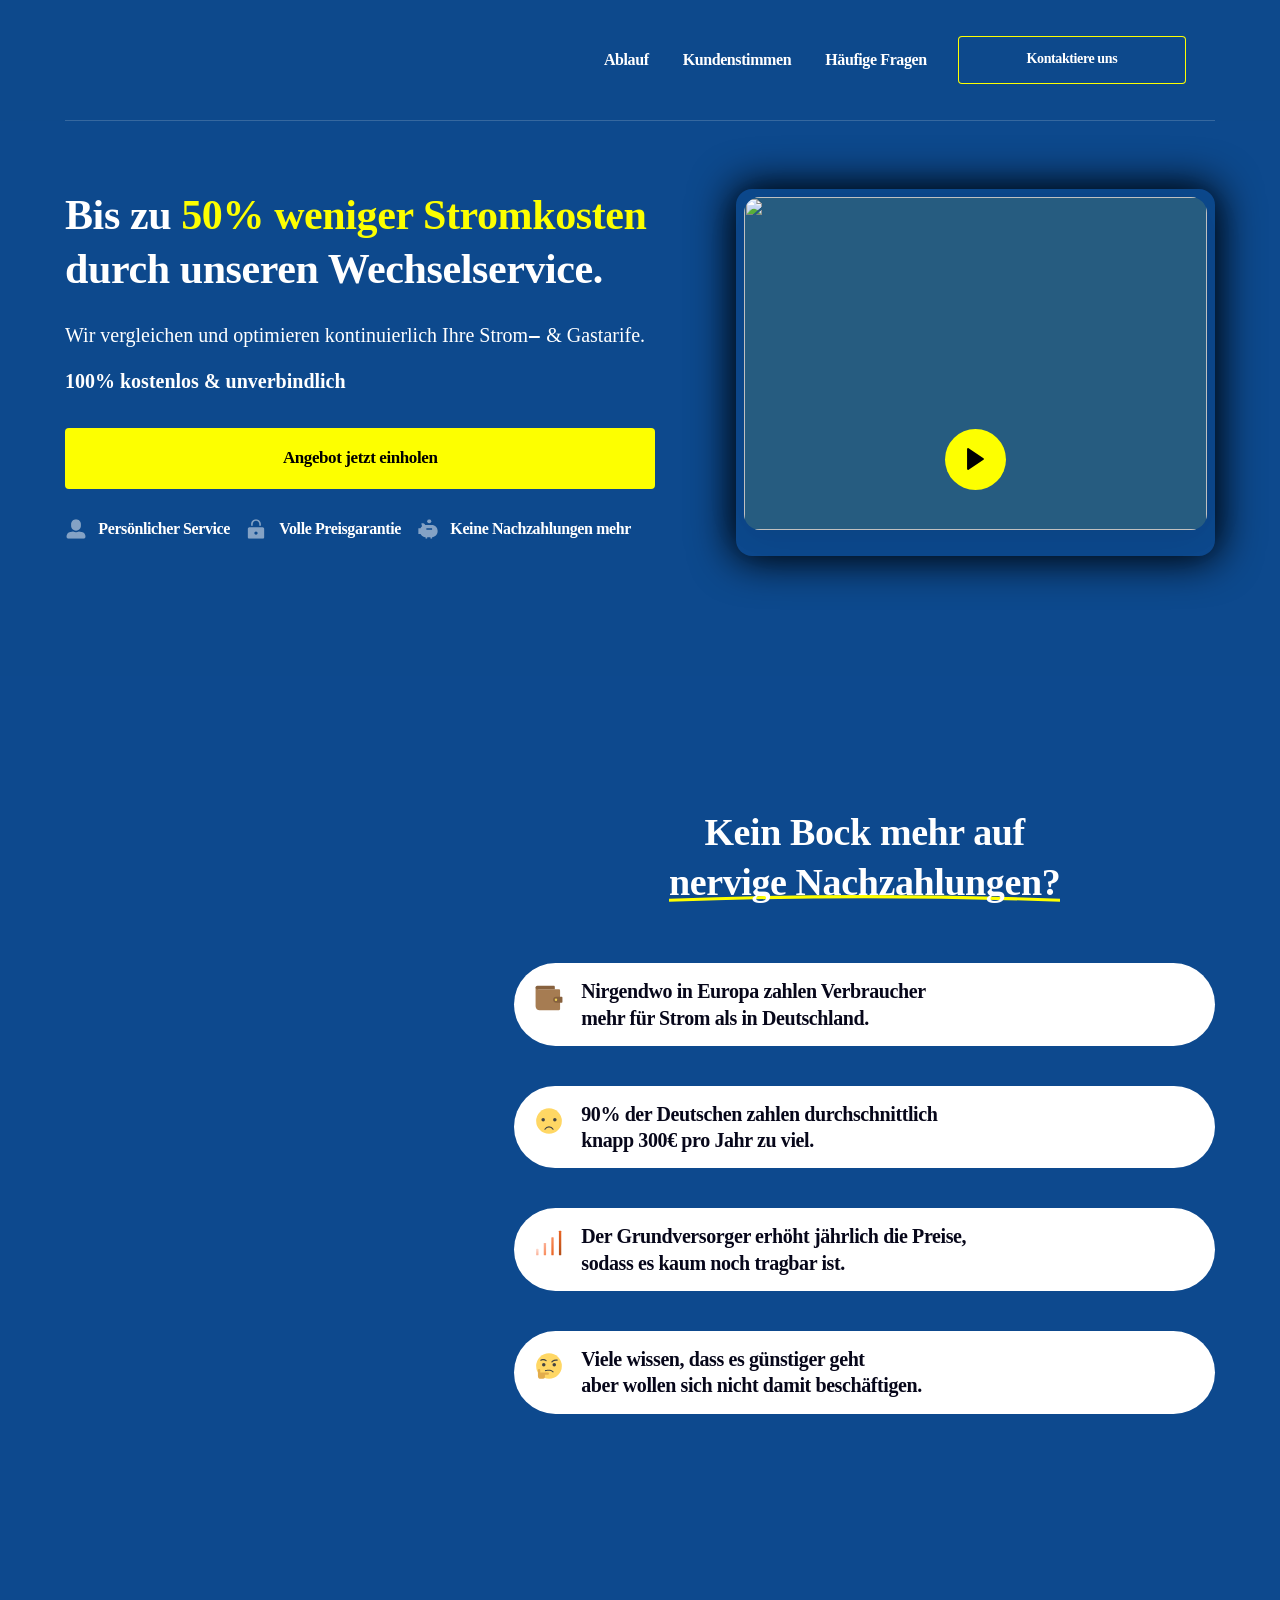
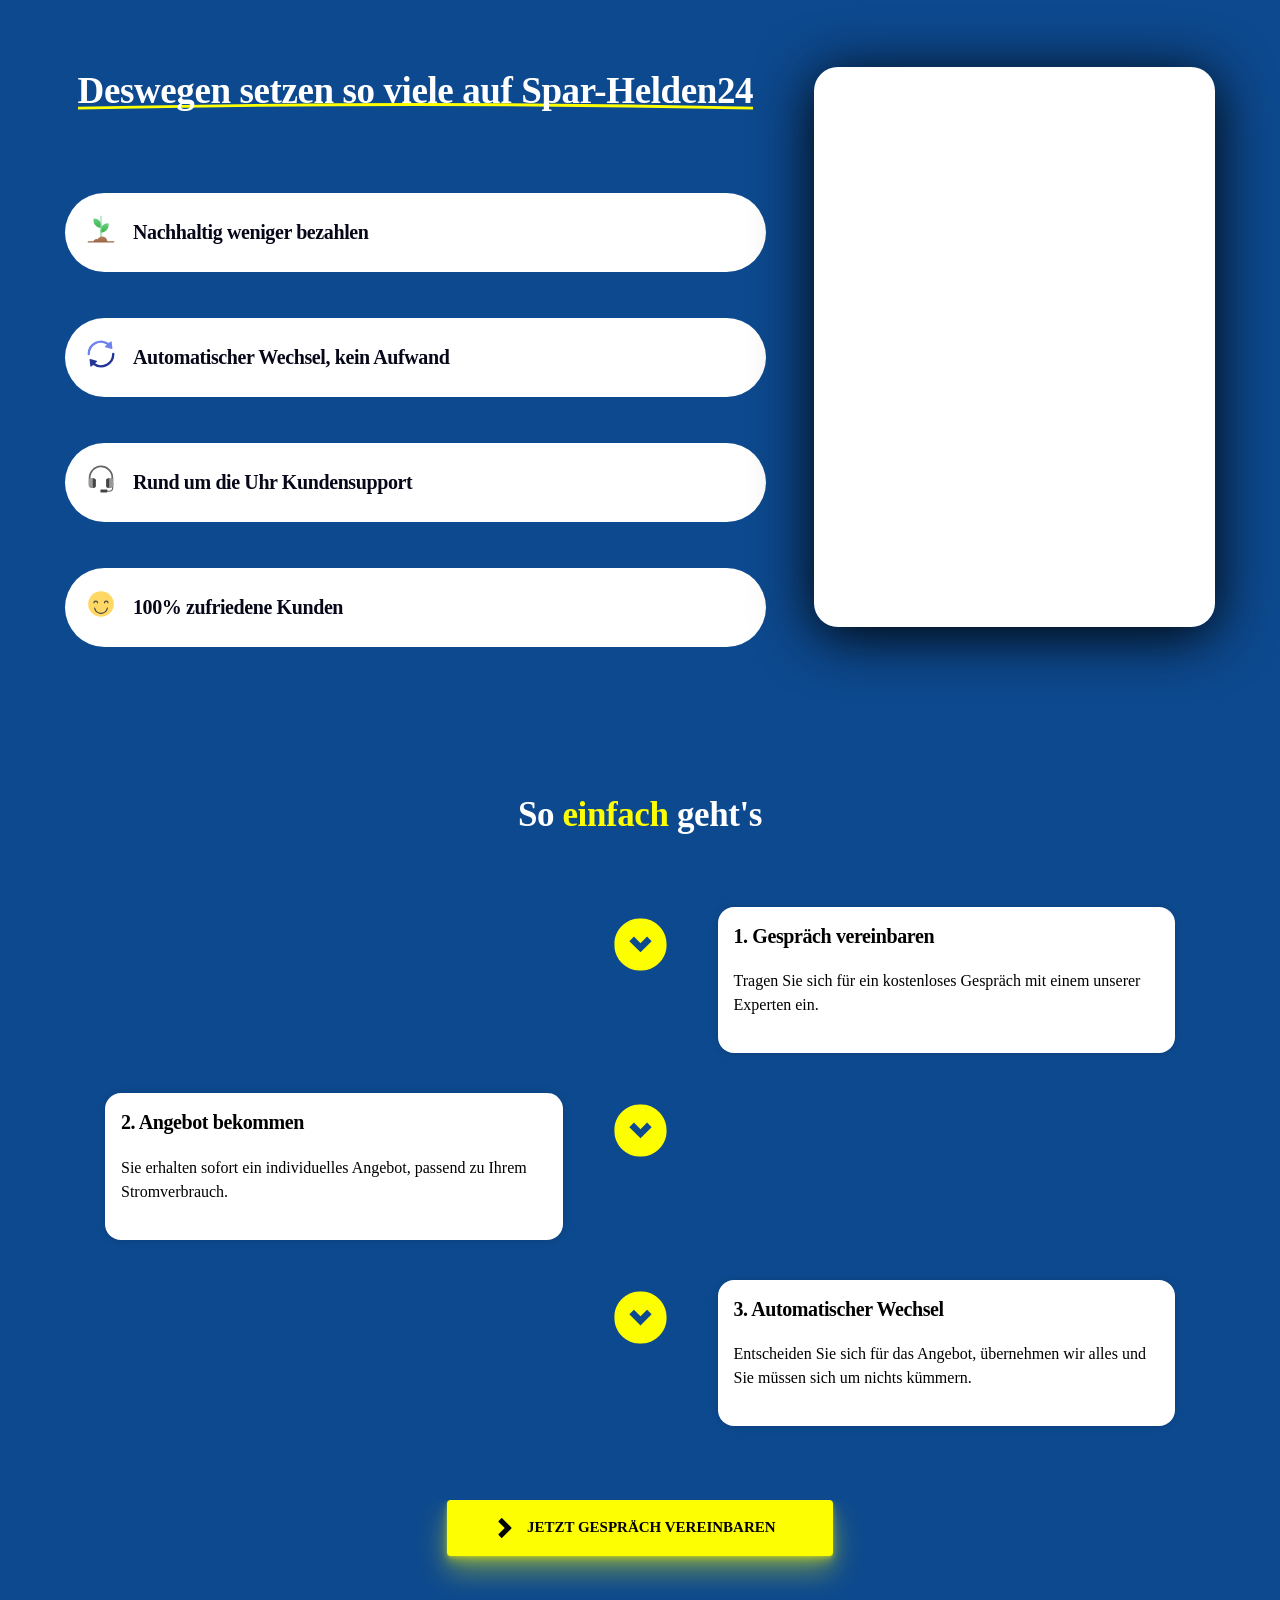
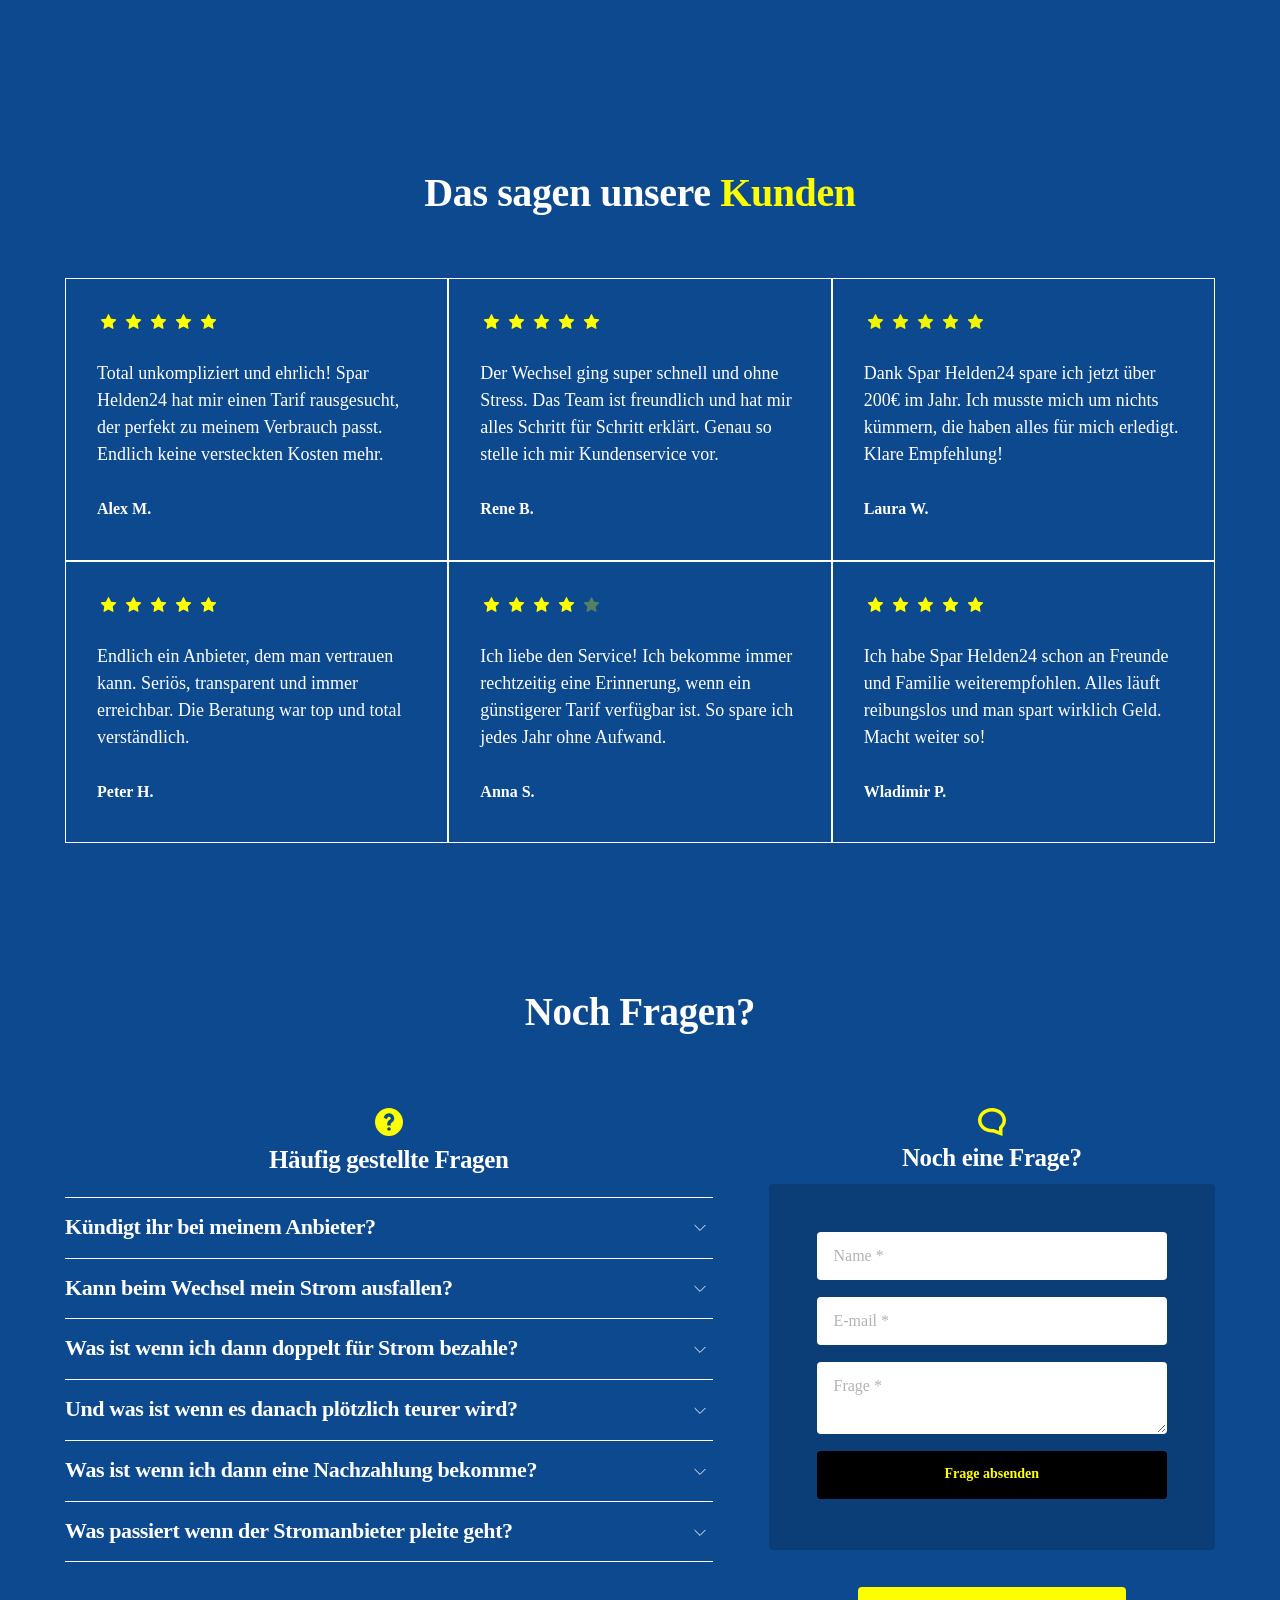
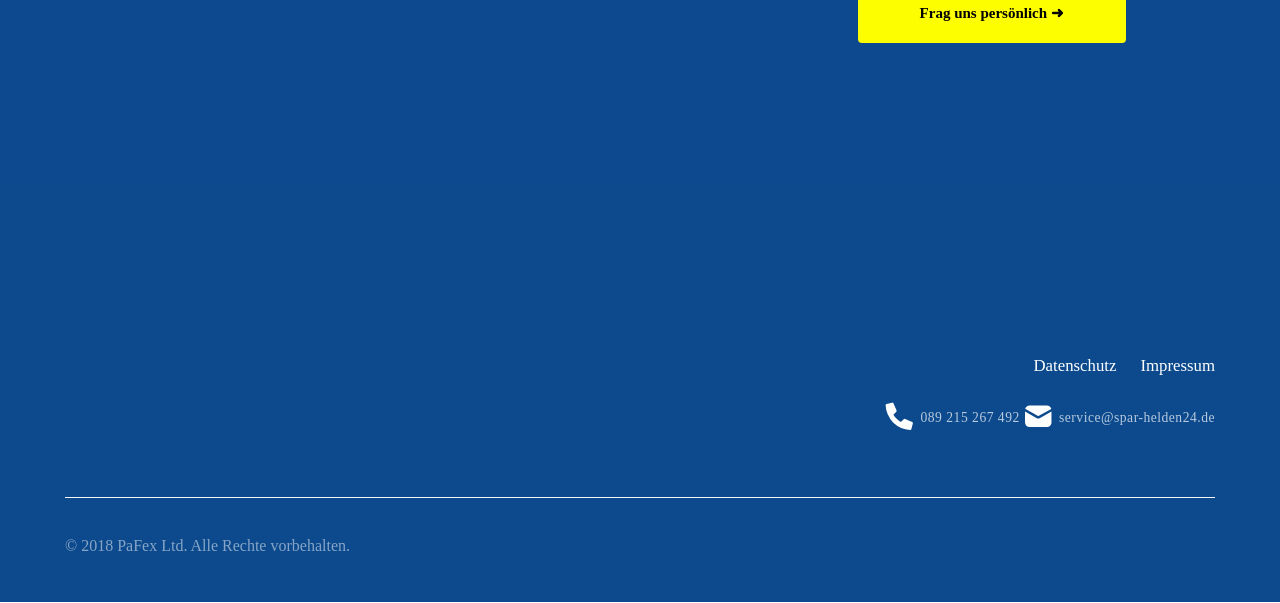
==== index.html @ b33069ce "Add files via upload" ====
<!DOCTYPE html>
<!-- saved from url=(0024)https://spar-helden24.de/ -->
<html prefix="og: http://ogp.me/ns#" lang="de"><head><meta http-equiv="Content-Type" content="text/html; charset=UTF-8">
    
        <meta name="viewport" content="width=device-width,initial-scale=1,maximum-scale=1,user-scalable=no">
        






<title>Spar-Helden24</title>





<meta name="keywords" content="stromsparen, strom, stromgas, energiesparen, stromwechsel, stromanbieter, anbieterwechsel, stromkosten senken, stromwechsel">




<meta property="og:type" content="website">

<meta property="og:title" content="Spar-Helden24">

<meta property="og:url" content="https://spar-helden24.de/">
<meta property="og:site_name" content="spar-helden24.de">

    <meta property="og:image" content="https://onecdn.io/share-image-proxy/b268b20b-198b-4f2a-abfb-d36d467daa8b/ce229bca-a2a5-4bfa-99d0-60cfd2674c25?v=3d6e412c-7f5b-4776-9073-a6cc8b4bb9bd">
<meta property="og:image:width" content="1200">
<meta property="og:image:height" content="600">
    



<!-- Microsoft Clarity: the loader below (near the closing </head>) does the actual tracking; nothing needed here --><script type="application/ld+json">
{
  "@context": "https://schema.org",
  "@type": "WebSite",
  "name": "",
  "url": "https://spar-helden24.de"
}
</script>   









<link rel="sitemap" type="application/xml" title="Sitemap" href="https://spar-helden24.de/sitemap.xml">




<link rel="canonical" href="index.html">
    <link rel="preconnect" href="https://onecdn.io/">
<script data-cookieconsent="ignore" id="one-runtime-importmap" type="importmap">
    {
        "imports": {
            "react": "/one-runtime/react.mjs",
            "react-dom": "/one-runtime/react-dom.mjs",
            "react-dom/client": "/one-runtime/react-dom-client.mjs",
            "react/jsx-runtime": "/one-runtime/react-jsx-runtime.mjs",
            "mobx": "/one-runtime/mobx.mjs",
            "mobx-react": "/one-runtime/mobx-react.mjs",
            "framer-motion": "/one-runtime/framer-motion.mjs",
            "motion/react": "/one-runtime/framer-motion.mjs"
        }
    }
</script>


    <link rel="icon" href="assets/favicon.png" type="image/png">    

<script type="text/javascript">
    
    var _execAfterConsentFns = [];
    function _collectConsentFn(fn) {
        _execAfterConsentFns.push(fn);
    }
    
    function _execCollectedConsentFns() {
        while (_execAfterConsentFns.length > 0) {
            var fn = _execAfterConsentFns.shift();
            if (fn) { fn() }
        }
    }
    
    
    
    function _execAfterConsent(category, fn) {
        if (window.onepagePrivacyLib) { window.onepagePrivacyLib.exec(category, fn); } else { fn(); }
    }
    function _execAfterPrivacyLibLoad(fn) {
        if (window.onepagePrivacyLib) { console.log('_execAfterPrivacyLibLoad',{fn}); window.onepagePrivacyLib.execAfterLoad(fn); } else { fn(); }
    }
</script>    
    <!-- Microsoft Clarity analytics.
         1. Go to clarity.microsoft.com and sign in (any Microsoft account is fine).
         2. Create a new project for spar-helden24.de.
         3. It gives you a Project ID (a short code) - replace PASTE-YOUR-CLARITY-PROJECT-ID-HERE below with it.
         Until you do that, this script quietly does nothing - no data goes anywhere. -->
    <script type="text/javascript">
    (function(c,l,a,r,i,t,y){
        c[a]=c[a]||function(){(c[a].q=c[a].q||[]).push(arguments)};
        t=l.createElement(r);t.async=1;t.src="https://www.clarity.ms/tag/"+i;
        y=l.getElementsByTagName(r)[0];y.parentNode.insertBefore(t,y);
    })(window, document, "clarity", "script", "fbac5668-0d4e-40e5-b003-830b40500699");
    </script>


    
    <style data-href="https://onecdn.io/b/client/1786481674016/css/main.css">.con-kit-component-spacer{display:flex;position:relative;overflow:visible!important}.con-kit-component-spacer__handler{position:absolute;display:flex;align-items:center;justify-content:center;min-width:8px;min-height:8px;width:100%;height:100%;top:50%;left:50%;transform:translate(-50%,-50%);z-index:10000;pointer-events:none}.con-kit-component-spacer__handler:before{position:absolute;top:50%;left:50%;transform:translate(-50%,-50%);background:rgba(var(--color-text),.05);height:4px;width:60px;border-radius:100px;opacity:0}.con-kit-component-spacer__handler:hover:before{opacity:1}[data-row-id] .con-kit-component-spacer{height:var(--a-indent-lg);width:100%}@media(max-width:992px){[data-row-id] .con-kit-component-spacer{height:var(--a-indent-md,var(--a-indent-lg))}}.con-builder-site-preview-scale_mobile [data-row-id] .con-kit-component-spacer{height:var(--a-indent-md,var(--a-indent-lg))}@media(max-width:768px){[data-row-id] .con-kit-component-spacer{height:var(--a-indent-sm,var(--a-indent-md,var(--a-indent-lg)))}}.con-builder-site-preview-scale_mobile [data-row-id] .con-kit-component-spacer{height:var(--a-indent-sm,var(--a-indent-md,var(--a-indent-lg)))}[data-atom][data-mode=vertical] .con-kit-component-spacer{height:var(--a-indent-lg);width:100%}@media(max-width:992px){[data-atom][data-mode=vertical] .con-kit-component-spacer{height:var(--a-indent-md,var(--a-indent-lg))}}.con-builder-site-preview-scale_mobile [data-atom][data-mode=vertical] .con-kit-component-spacer{height:var(--a-indent-md,var(--a-indent-lg))}@media(max-width:768px){[data-atom][data-mode=vertical] .con-kit-component-spacer{height:var(--a-indent-sm,var(--a-indent-md,var(--a-indent-lg)))}}.con-builder-site-preview-scale_mobile [data-atom][data-mode=vertical] .con-kit-component-spacer{height:var(--a-indent-sm,var(--a-indent-md,var(--a-indent-lg)))}.con-kit-progress-bar .con-kit-component-spacer{height:var(--a-indent-lg);width:100%}.con-kit-component-full-size.con-kit-component-full-size--enable .con-kit-component-full-size__block,[data-molecule][data-kit-frame=transparent] [data-atom][data-mode=vertical][data-options~=fullSize][data-atom=before-after] .con-kit-atom-before-after,[data-molecule][data-kit-frame=transparent] [data-atom][data-mode=vertical][data-options~=fullSize][data-atom=gallery] .con-kit-component-grid-list,[data-molecule][data-kit-frame=transparent] [data-atom][data-mode=vertical][data-options~=fullSize][data-atom=gallery] .con-kit-component-marquee,[data-molecule][data-kit-frame=transparent] [data-atom][data-mode=vertical][data-options~=fullSize][data-atom=gallery] .con-kit-component-masonry,[data-molecule][data-kit-frame=transparent] [data-atom][data-mode=vertical][data-options~=fullSize][data-atom=gallery] .con-kit-component-masonry-horizontal,[data-molecule][data-kit-frame=transparent] [data-atom][data-mode=vertical][data-options~=fullSize][data-atom=gallery] .con-kit-component-slider,[data-molecule][data-kit-frame=transparent] [data-atom][data-mode=vertical][data-options~=fullSize][data-atom=image] .con-kit-component-image--empty,[data-molecule][data-kit-frame=transparent] [data-atom][data-mode=vertical][data-options~=fullSize][data-atom=image] .con-kit-component-image__overlay,[data-molecule][data-kit-frame=transparent] [data-atom][data-mode=vertical][data-options~=fullSize][data-atom=image] .con-kit-component-image__overlay-content,[data-molecule][data-kit-frame=transparent] [data-atom][data-mode=vertical][data-options~=fullSize][data-atom=image] .con-kit-component-resizer__inner,[data-molecule][data-kit-frame=transparent] [data-atom][data-mode=vertical][data-options~=fullSize][data-atom=image] .con-kit-fade-box,[data-molecule][data-kit-frame=transparent] [data-atom][data-mode=vertical][data-options~=fullSize][data-atom=map] .con-kit-component-map__content,[data-molecule][data-kit-frame=transparent] [data-atom][data-mode=vertical][data-options~=fullSize][data-atom=map] .con-kit-component-resizer__inner,[data-molecule][data-kit-frame=transparent] [data-atom][data-mode=vertical][data-options~=fullSize][data-atom=map] .one-kit-cookie-content-blocker-placeholder,[data-molecule][data-kit-frame=transparent] [data-atom][data-mode=vertical][data-options~=fullSize][data-atom=video] .con-kit-component-resizer__inner,[data-molecule][data-kit-frame=transparent] [data-atom][data-mode=vertical][data-options~=fullSize][data-atom=video] .con-kit-component-video-player,[data-molecule][data-kit-frame=transparent] [data-atom][data-mode=vertical][data-options~=fullSize][data-atom=video] .con-kit-component-video-preview,[data-molecule][data-kit-frame=transparent] [data-atom][data-mode=vertical][data-options~=fullSize][data-atom=video] .con-kit-component-video.con-kit-component-video--type-embedded,[data-molecule][data-kit-frame=transparent] [data-atom][data-mode=vertical][data-options~=fullSize][data-atom=video] .one-kit-cookie-content-blocker-placeholder{width:calc(100% + var(--atom-fullsize-left, 0px) + var(--atom-fullsize-right, 0px));min-height:var(--atom-full-size-min-height);height:calc(100% + var(--atom-fullsize-top, 0px) + var(--atom-fullsize-bottom, 0px));--one-kit-radius:0;border-radius:var(--one-kit-radius-top-left,0) var(--one-kit-radius-top-right,0) var(--one-kit-radius-bottom-right,0) var(--one-kit-radius-bottom-left,0);box-shadow:none;margin:calc(var(--atom-fullsize-top, 0px) * -1) calc(var(--atom-fullsize-right, 0px) * -1) calc(var(--atom-fullsize-bottom, 0px) * -1) calc(var(--atom-fullsize-left, 0px) * -1)}.con-kit-component-full-size.con-kit-component-full-size--enable [data-atom]:first-child .con-kit-component-full-size__block,[data-atom]:first-child .con-kit-component-full-size.con-kit-component-full-size--enable .con-kit-component-full-size__block,[data-atom]:first-child [data-molecule][data-kit-frame=transparent] [data-atom][data-mode=vertical][data-options~=fullSize][data-atom=before-after] .con-kit-atom-before-after,[data-atom]:first-child [data-molecule][data-kit-frame=transparent] [data-atom][data-mode=vertical][data-options~=fullSize][data-atom=gallery] .con-kit-component-grid-list,[data-atom]:first-child [data-molecule][data-kit-frame=transparent] [data-atom][data-mode=vertical][data-options~=fullSize][data-atom=gallery] .con-kit-component-marquee,[data-atom]:first-child [data-molecule][data-kit-frame=transparent] [data-atom][data-mode=vertical][data-options~=fullSize][data-atom=gallery] .con-kit-component-masonry,[data-atom]:first-child [data-molecule][data-kit-frame=transparent] [data-atom][data-mode=vertical][data-options~=fullSize][data-atom=gallery] .con-kit-component-masonry-horizontal,[data-atom]:first-child [data-molecule][data-kit-frame=transparent] [data-atom][data-mode=vertical][data-options~=fullSize][data-atom=gallery] .con-kit-component-slider,[data-atom]:first-child [data-molecule][data-kit-frame=transparent] [data-atom][data-mode=vertical][data-options~=fullSize][data-atom=image] .con-kit-component-image--empty,[data-atom]:first-child [data-molecule][data-kit-frame=transparent] [data-atom][data-mode=vertical][data-options~=fullSize][data-atom=image] .con-kit-component-image__overlay,[data-atom]:first-child [data-molecule][data-kit-frame=transparent] [data-atom][data-mode=vertical][data-options~=fullSize][data-atom=image] .con-kit-component-image__overlay-content,[data-atom]:first-child [data-molecule][data-kit-frame=transparent] [data-atom][data-mode=vertical][data-options~=fullSize][data-atom=image] .con-kit-component-resizer__inner,[data-atom]:first-child [data-molecule][data-kit-frame=transparent] [data-atom][data-mode=vertical][data-options~=fullSize][data-atom=image] .con-kit-fade-box,[data-atom]:first-child [data-molecule][data-kit-frame=transparent] [data-atom][data-mode=vertical][data-options~=fullSize][data-atom=map] .con-kit-component-map__content,[data-atom]:first-child [data-molecule][data-kit-frame=transparent] [data-atom][data-mode=vertical][data-options~=fullSize][data-atom=map] .con-kit-component-resizer__inner,[data-atom]:first-child [data-molecule][data-kit-frame=transparent] [data-atom][data-mode=vertical][data-options~=fullSize][data-atom=map] .one-kit-cookie-content-blocker-placeholder,[data-atom]:first-child [data-molecule][data-kit-frame=transparent] [data-atom][data-mode=vertical][data-options~=fullSize][data-atom=video] .con-kit-component-resizer__inner,[data-atom]:first-child [data-molecule][data-kit-frame=transparent] [data-atom][data-mode=vertical][data-options~=fullSize][data-atom=video] .con-kit-component-video-player,[data-atom]:first-child [data-molecule][data-kit-frame=transparent] [data-atom][data-mode=vertical][data-options~=fullSize][data-atom=video] .con-kit-component-video-preview,[data-atom]:first-child [data-molecule][data-kit-frame=transparent] [data-atom][data-mode=vertical][data-options~=fullSize][data-atom=video] .con-kit-component-video.con-kit-component-video--type-embedded,[data-atom]:first-child [data-molecule][data-kit-frame=transparent] [data-atom][data-mode=vertical][data-options~=fullSize][data-atom=video] .one-kit-cookie-content-blocker-placeholder,[data-molecule][data-kit-frame=transparent] [data-atom][data-mode=vertical][data-options~=fullSize][data-atom=before-after] [data-atom]:first-child .con-kit-atom-before-after,[data-molecule][data-kit-frame=transparent] [data-atom][data-mode=vertical][data-options~=fullSize][data-atom=gallery] [data-atom]:first-child .con-kit-component-grid-list,[data-molecule][data-kit-frame=transparent] [data-atom][data-mode=vertical][data-options~=fullSize][data-atom=gallery] [data-atom]:first-child .con-kit-component-marquee,[data-molecule][data-kit-frame=transparent] [data-atom][data-mode=vertical][data-options~=fullSize][data-atom=gallery] [data-atom]:first-child .con-kit-component-masonry,[data-molecule][data-kit-frame=transparent] [data-atom][data-mode=vertical][data-options~=fullSize][data-atom=gallery] [data-atom]:first-child .con-kit-component-masonry-horizontal,[data-molecule][data-kit-frame=transparent] [data-atom][data-mode=vertical][data-options~=fullSize][data-atom=gallery] [data-atom]:first-child .con-kit-component-slider,[data-molecule][data-kit-frame=transparent] [data-atom][data-mode=vertical][data-options~=fullSize][data-atom=image] [data-atom]:first-child .con-kit-component-image--empty,[data-molecule][data-kit-frame=transparent] [data-atom][data-mode=vertical][data-options~=fullSize][data-atom=image] [data-atom]:first-child .con-kit-component-image__overlay,[data-molecule][data-kit-frame=transparent] [data-atom][data-mode=vertical][data-options~=fullSize][data-atom=image] [data-atom]:first-child .con-kit-component-image__overlay-content,[data-molecule][data-kit-frame=transparent] [data-atom][data-mode=vertical][data-options~=fullSize][data-atom=image] [data-atom]:first-child .con-kit-component-resizer__inner,[data-molecule][data-kit-frame=transparent] [data-atom][data-mode=vertical][data-options~=fullSize][data-atom=image] [data-atom]:first-child .con-kit-fade-box,[data-molecule][data-kit-frame=transparent] [data-atom][data-mode=vertical][data-options~=fullSize][data-atom=map] [data-atom]:first-child .con-kit-component-map__content,[data-molecule][data-kit-frame=transparent] [data-atom][data-mode=vertical][data-options~=fullSize][data-atom=map] [data-atom]:first-child .con-kit-component-resizer__inner,[data-molecule][data-kit-frame=transparent] [data-atom][data-mode=vertical][data-options~=fullSize][data-atom=map] [data-atom]:first-child .one-kit-cookie-content-blocker-placeholder,[data-molecule][data-kit-frame=transparent] [data-atom][data-mode=vertical][data-options~=fullSize][data-atom=video] [data-atom]:first-child .con-kit-component-resizer__inner,[data-molecule][data-kit-frame=transparent] [data-atom][data-mode=vertical][data-options~=fullSize][data-atom=video] [data-atom]:first-child .con-kit-component-video-player,[data-molecule][data-kit-frame=transparent] [data-atom][data-mode=vertical][data-options~=fullSize][data-atom=video] [data-atom]:first-child .con-kit-component-video-preview,[data-molecule][data-kit-frame=transparent] [data-atom][data-mode=vertical][data-options~=fullSize][data-atom=video] [data-atom]:first-child .con-kit-component-video.con-kit-component-video--type-embedded,[data-molecule][data-kit-frame=transparent] [data-atom][data-mode=vertical][data-options~=fullSize][data-atom=video] [data-atom]:first-child .one-kit-cookie-content-blocker-placeholder{margin-bottom:0!important}.con-kit-component-full-size.con-kit-component-full-size--enable [data-atom]:last-child .con-kit-component-full-size__block,[data-atom]:last-child .con-kit-component-full-size.con-kit-component-full-size--enable .con-kit-component-full-size__block,[data-atom]:last-child [data-molecule][data-kit-frame=transparent] [data-atom][data-mode=vertical][data-options~=fullSize][data-atom=before-after] .con-kit-atom-before-after,[data-atom]:last-child [data-molecule][data-kit-frame=transparent] [data-atom][data-mode=vertical][data-options~=fullSize][data-atom=gallery] .con-kit-component-grid-list,[data-atom]:last-child [data-molecule][data-kit-frame=transparent] [data-atom][data-mode=vertical][data-options~=fullSize][data-atom=gallery] .con-kit-component-marquee,[data-atom]:last-child [data-molecule][data-kit-frame=transparent] [data-atom][data-mode=vertical][data-options~=fullSize][data-atom=gallery] .con-kit-component-masonry,[data-atom]:last-child [data-molecule][data-kit-frame=transparent] [data-atom][data-mode=vertical][data-options~=fullSize][data-atom=gallery] .con-kit-component-masonry-horizontal,[data-atom]:last-child [data-molecule][data-kit-frame=transparent] [data-atom][data-mode=vertical][data-options~=fullSize][data-atom=gallery] .con-kit-component-slider,[data-atom]:last-child [data-molecule][data-kit-frame=transparent] [data-atom][data-mode=vertical][data-options~=fullSize][data-atom=image] .con-kit-component-image--empty,[data-atom]:last-child [data-molecule][data-kit-frame=transparent] [data-atom][data-mode=vertical][data-options~=fullSize][data-atom=image] .con-kit-component-image__overlay,[data-atom]:last-child [data-molecule][data-kit-frame=transparent] [data-atom][data-mode=vertical][data-options~=fullSize][data-atom=image] .con-kit-component-image__overlay-content,[data-atom]:last-child [data-molecule][data-kit-frame=transparent] [data-atom][data-mode=vertical][data-options~=fullSize][data-atom=image] .con-kit-component-resizer__inner,[data-atom]:last-child [data-molecule][data-kit-frame=transparent] [data-atom][data-mode=vertical][data-options~=fullSize][data-atom=image] .con-kit-fade-box,[data-atom]:last-child [data-molecule][data-kit-frame=transparent] [data-atom][data-mode=vertical][data-options~=fullSize][data-atom=map] .con-kit-component-map__content,[data-atom]:last-child [data-molecule][data-kit-frame=transparent] [data-atom][data-mode=vertical][data-options~=fullSize][data-atom=map] .con-kit-component-resizer__inner,[data-atom]:last-child [data-molecule][data-kit-frame=transparent] [data-atom][data-mode=vertical][data-options~=fullSize][data-atom=map] .one-kit-cookie-content-blocker-placeholder,[data-atom]:last-child [data-molecule][data-kit-frame=transparent] [data-atom][data-mode=vertical][data-options~=fullSize][data-atom=video] .con-kit-component-resizer__inner,[data-atom]:last-child [data-molecule][data-kit-frame=transparent] [data-atom][data-mode=vertical][data-options~=fullSize][data-atom=video] .con-kit-component-video-player,[data-atom]:last-child [data-molecule][data-kit-frame=transparent] [data-atom][data-mode=vertical][data-options~=fullSize][data-atom=video] .con-kit-component-video-preview,[data-atom]:last-child [data-molecule][data-kit-frame=transparent] [data-atom][data-mode=vertical][data-options~=fullSize][data-atom=video] .con-kit-component-video.con-kit-component-video--type-embedded,[data-atom]:last-child [data-molecule][data-kit-frame=transparent] [data-atom][data-mode=vertical][data-options~=fullSize][data-atom=video] .one-kit-cookie-content-blocker-placeholder,[data-molecule][data-kit-frame=transparent] [data-atom][data-mode=vertical][data-options~=fullSize][data-atom=before-after] [data-atom]:last-child .con-kit-atom-before-after,[data-molecule][data-kit-frame=transparent] [data-atom][data-mode=vertical][data-options~=fullSize][data-atom=gallery] [data-atom]:last-child .con-kit-component-grid-list,[data-molecule][data-kit-frame=transparent] [data-atom][data-mode=vertical][data-options~=fullSize][data-atom=gallery] [data-atom]:last-child .con-kit-component-marquee,[data-molecule][data-kit-frame=transparent] [data-atom][data-mode=vertical][data-options~=fullSize][data-atom=gallery] [data-atom]:last-child .con-kit-component-masonry,[data-molecule][data-kit-frame=transparent] [data-atom][data-mode=vertical][data-options~=fullSize][data-atom=gallery] [data-atom]:last-child .con-kit-component-masonry-horizontal,[data-molecule][data-kit-frame=transparent] [data-atom][data-mode=vertical][data-options~=fullSize][data-atom=gallery] [data-atom]:last-child .con-kit-component-slider,[data-molecule][data-kit-frame=transparent] [data-atom][data-mode=vertical][data-options~=fullSize][data-atom=image] [data-atom]:last-child .con-kit-component-image--empty,[data-molecule][data-kit-frame=transparent] [data-atom][data-mode=vertical][data-options~=fullSize][data-atom=image] [data-atom]:last-child .con-kit-component-image__overlay,[data-molecule][data-kit-frame=transparent] [data-atom][data-mode=vertical][data-options~=fullSize][data-atom=image] [data-atom]:last-child .con-kit-component-image__overlay-content,[data-molecule][data-kit-frame=transparent] [data-atom][data-mode=vertical][data-options~=fullSize][data-atom=image] [data-atom]:last-child .con-kit-component-resizer__inner,[data-molecule][data-kit-frame=transparent] [data-atom][data-mode=vertical][data-options~=fullSize][data-atom=image] [data-atom]:last-child .con-kit-fade-box,[data-molecule][data-kit-frame=transparent] [data-atom][data-mode=vertical][data-options~=fullSize][data-atom=map] [data-atom]:last-child .con-kit-component-map__content,[data-molecule][data-kit-frame=transparent] [data-atom][data-mode=vertical][data-options~=fullSize][data-atom=map] [data-atom]:last-child .con-kit-component-resizer__inner,[data-molecule][data-kit-frame=transparent] [data-atom][data-mode=vertical][data-options~=fullSize][data-atom=map] [data-atom]:last-child .one-kit-cookie-content-blocker-placeholder,[data-molecule][data-kit-frame=transparent] [data-atom][data-mode=vertical][data-options~=fullSize][data-atom=video] [data-atom]:last-child .con-kit-component-resizer__inner,[data-molecule][data-kit-frame=transparent] [data-atom][data-mode=vertical][data-options~=fullSize][data-atom=video] [data-atom]:last-child .con-kit-component-video-player,[data-molecule][data-kit-frame=transparent] [data-atom][data-mode=vertical][data-options~=fullSize][data-atom=video] [data-atom]:last-child .con-kit-component-video-preview,[data-molecule][data-kit-frame=transparent] [data-atom][data-mode=vertical][data-options~=fullSize][data-atom=video] [data-atom]:last-child .con-kit-component-video.con-kit-component-video--type-embedded,[data-molecule][data-kit-frame=transparent] [data-atom][data-mode=vertical][data-options~=fullSize][data-atom=video] [data-atom]:last-child .one-kit-cookie-content-blocker-placeholder{margin-top:0!important}[data-molecule][data-kit-frame=transparent] [data-atom][data-mode=vertical][data-options~=fullSize][data-atom=line] .con-kit-atom-line__inside,[data-molecule][data-kit-options=fullSize] .con-kit-component-marquee,[data-molecule][data-kit-options=fullSize] .one-control-marquee-edit-draw{width:calc(100% + var(--atom-fullsize-left, 0px) + var(--atom-fullsize-right, 0px));box-shadow:none;margin:0 calc(var(--atom-fullsize-right, 0px) * -1) 0 calc(var(--atom-fullsize-left, 0px) * -1)}.con-kit-organism .con-kit-layout{--base-container-width:calc(var(--grid-container__width-override, var(--grid-container__width)));--__mfs-cols_with:calc(var(--base-container-width) / 24 * var(--grid-row__cols));--__mfs-not_use_cols_width:calc(((var(--base-container-width) / 24) * (24 - var(--grid-row__cols))));--__mfs-space_between_window:calc(var(--con-kit-window-width-override, var(--con-kit-window-width, 100vw)) - var(--grid-container__width-override, var(--grid-container__width)));--__mfs-space_col_window:calc(var(--__mfs-space_between_window) / 2)}@media(max-width:768px){.con-kit-organism .con-kit-layout{--__mfs-space_col_window:calc(var(--organism-bg-padding))}}.con-builder-site-preview-scale_mobile .con-kit-organism .con-kit-layout{--__mfs-space_col_window:calc(var(--organism-bg-padding))}.con-kit-organism .con-kit-col{--one-column-width:calc(var(--grid-container__width-override, var(--grid-container__width)) / 24 * var(--grid-col-current))}.con-kit-organism:not(.con-kit-modal) .con-kit-container--style-transparent{--base-width:100vw;--base-top:var(--layout-padding-top);--base-bottom:var(--layout-padding-bottom)}.con-kit-organism:not(.con-kit-modal) .con-kit-container--style-transparent [data-kit-radius]{--one-kit-radius-top-left:0px;--one-kit-radius-top-right:0px;--one-kit-radius-bottom-right:0px;--one-kit-radius-bottom-left:0px}.con-kit-organism:not(.con-kit-modal) .con-kit-container--style-line,.con-kit-organism:not(.con-kit-modal) .con-kit-container--style-solid{--base-width:calc(var(--grid-container__width) + (var(--one-kit-container-padding) * 2));--base-top:var(--one-kit-container-padding);--base-bottom:var(--one-kit-container-padding)}.con-kit-organism:not(.con-kit-modal) .con-kit-row--style-line,.con-kit-organism:not(.con-kit-modal) .con-kit-row--style-solid{--base-width:calc(var(--grid-container__width) + (var(--one-kit-row-padding) * 2));--base-top:var(--one-kit-row-padding);--base-bottom:var(--one-kit-row-padding);--base-container-width:calc(var(--grid-container__width-override, var(--grid-container__width)) + (var(--horizontal-column-spacing) * 2) - var(--one-kit-row-padding, 0px));--__mfs-not_use_cols_width:calc(((var(--base-container-width) / 24) * (24 - var(--grid-row__cols))))}@media(max-width:768px){.con-kit-organism:not(.con-kit-modal) .con-kit-row--style-line,.con-kit-organism:not(.con-kit-modal) .con-kit-row--style-solid{--base-container-width:calc(var(--grid-container__width-override, var(--grid-container__width)))}}.con-builder-site-preview-scale_mobile .con-kit-organism:not(.con-kit-modal) .con-kit-row--style-line,.con-builder-site-preview-scale_mobile .con-kit-organism:not(.con-kit-modal) .con-kit-row--style-solid{--base-container-width:calc(var(--grid-container__width-override, var(--grid-container__width)))}.con-kit-organism:not(.con-kit-modal) .con-kit-row--style-line [data-molecule][data-kit-frame=transparent] [data-atom][data-options~=fullSize]:last-child .con-kit-component-spacer,.con-kit-organism:not(.con-kit-modal) .con-kit-row--style-solid [data-molecule][data-kit-frame=transparent] [data-atom][data-options~=fullSize]:last-child .con-kit-component-spacer{display:none}.con-kit-organism:not(.con-kit-modal).con-kit-megamenu .con-kit-container--style-transparent{--base-width:calc(var(--grid-container__width) + (var(--one-kit-container-padding) * 2));--base-top:var(--one-kit-container-padding);--base-bottom:var(--one-kit-container-padding)}.con-kit-organism:not(.con-kit-modal).con-kit-megamenu.con-kit-megamenu--width-full .con-kit-container--style-transparent{--base-width:var(--con-kit-window-width-override,var(--con-kit-window-width,100vw));--base-top:var(--layout-padding-top);--base-bottom:var(--layout-padding-bottom)}.con-kit-organism.con-kit-modal .con-kit-organism-background1{--base-width:var(--custom-width-percent);--base-top:calc(var(--layout-padding-top, var(--section-padding-top)) + 1px);--base-bottom:calc(var(--layout-padding-bottom, var(--section-padding-top)) + 1px)}.con-kit-organism [data-molecule][data-kit-frame=transparent] [data-atom][data-options~=fullHorizontal],.con-kit-organism [data-molecule][data-kit-frame=transparent] [data-atom][data-options~=fullSize],.con-kit-organism [data-molecule][data-kit-options~=fullHorizontal],.con-kit-organism [data-molecule][data-kit-options~=fullSize]{--atom-fullsize-left:var(--horizontal-column-spacing);--atom-fullsize-right:var(--horizontal-column-spacing)}.con-kit-organism .con-kit-layout[data-kit-align-horizontal=left][data-kit-grid-type=columns] .con-kit-col--first [data-molecule][data-kit-frame=transparent] [data-atom][data-options~=fullHorizontal],.con-kit-organism .con-kit-layout[data-kit-align-horizontal=left][data-kit-grid-type=columns] .con-kit-col--first [data-molecule][data-kit-frame=transparent] [data-atom][data-options~=fullSize],.con-kit-organism .con-kit-layout[data-kit-align-horizontal=left][data-kit-grid-type=columns] .con-kit-col--first [data-molecule][data-kit-options~=fullHorizontal],.con-kit-organism .con-kit-layout[data-kit-align-horizontal=left][data-kit-grid-type=columns] .con-kit-col--first [data-molecule][data-kit-options~=fullSize]{--atom-fullsize-left:calc((var(--base-width) - var(--grid-container__width)) / 2)}.con-kit-organism .con-kit-layout[data-kit-align-horizontal=left][data-kit-grid-type=columns] .con-kit-col--last [data-molecule][data-kit-frame=transparent] [data-atom][data-options~=fullHorizontal],.con-kit-organism .con-kit-layout[data-kit-align-horizontal=left][data-kit-grid-type=columns] .con-kit-col--last [data-molecule][data-kit-frame=transparent] [data-atom][data-options~=fullSize],.con-kit-organism .con-kit-layout[data-kit-align-horizontal=left][data-kit-grid-type=columns] .con-kit-col--last [data-molecule][data-kit-options~=fullSize] .con-kit-organism .con-kit-layout[data-kit-align-horizontal=left][data-kit-grid-type=columns] .con-kit-col--last [data-molecule][data-kit-options~=fullHorizontal]{--atom-fullsize-right:calc(((var(--base-width) - var(--grid-container__width)) / 2) + var(--__mfs-not_use_cols_width))}.con-kit-organism .con-kit-layout[data-kit-align-horizontal=center][data-kit-grid-type=columns] .con-kit-col--first [data-molecule][data-kit-frame=transparent] [data-atom][data-options~=fullHorizontal],.con-kit-organism .con-kit-layout[data-kit-align-horizontal=center][data-kit-grid-type=columns] .con-kit-col--first [data-molecule][data-kit-frame=transparent] [data-atom][data-options~=fullSize],.con-kit-organism .con-kit-layout[data-kit-align-horizontal=center][data-kit-grid-type=columns] .con-kit-col--first [data-molecule][data-kit-options~=fullHorizontal],.con-kit-organism .con-kit-layout[data-kit-align-horizontal=center][data-kit-grid-type=columns] .con-kit-col--first [data-molecule][data-kit-options~=fullSize]{--atom-fullsize-left:calc((var(--base-width) - var(--__mfs-cols_with)) / 2)}.con-kit-organism .con-kit-layout[data-kit-align-horizontal=center][data-kit-grid-type=columns] .con-kit-col--last [data-molecule][data-kit-frame=transparent] [data-atom][data-options~=fullHorizontal],.con-kit-organism .con-kit-layout[data-kit-align-horizontal=center][data-kit-grid-type=columns] .con-kit-col--last [data-molecule][data-kit-frame=transparent] [data-atom][data-options~=fullSize],.con-kit-organism .con-kit-layout[data-kit-align-horizontal=center][data-kit-grid-type=columns] .con-kit-col--last [data-molecule][data-kit-options~=fullHorizontal],.con-kit-organism .con-kit-layout[data-kit-align-horizontal=center][data-kit-grid-type=columns] .con-kit-col--last [data-molecule][data-kit-options~=fullSize]{--atom-fullsize-right:calc((var(--base-width) - var(--__mfs-cols_with)) / 2)}.con-kit-organism .con-kit-layout[data-kit-align-horizontal=right][data-kit-grid-type=columns] .con-kit-col--first [data-molecule][data-kit-frame=transparent] [data-atom][data-options~=fullHorizontal],.con-kit-organism .con-kit-layout[data-kit-align-horizontal=right][data-kit-grid-type=columns] .con-kit-col--first [data-molecule][data-kit-frame=transparent] [data-atom][data-options~=fullSize],.con-kit-organism .con-kit-layout[data-kit-align-horizontal=right][data-kit-grid-type=columns] .con-kit-col--first [data-molecule][data-kit-options~=fullHorizontal],.con-kit-organism .con-kit-layout[data-kit-align-horizontal=right][data-kit-grid-type=columns] .con-kit-col--first [data-molecule][data-kit-options~=fullSize]{--atom-fullsize-left:calc(((var(--base-width) - var(--grid-container__width)) / 2) + var(--__mfs-not_use_cols_width))}.con-kit-organism .con-kit-layout[data-kit-align-horizontal=right][data-kit-grid-type=columns] .con-kit-col--last [data-molecule][data-kit-frame=transparent] [data-atom][data-options~=fullHorizontal],.con-kit-organism .con-kit-layout[data-kit-align-horizontal=right][data-kit-grid-type=columns] .con-kit-col--last [data-molecule][data-kit-frame=transparent] [data-atom][data-options~=fullSize],.con-kit-organism .con-kit-layout[data-kit-align-horizontal=right][data-kit-grid-type=columns] .con-kit-col--last [data-molecule][data-kit-options~=fullHorizontal],.con-kit-organism .con-kit-layout[data-kit-align-horizontal=right][data-kit-grid-type=columns] .con-kit-col--last [data-molecule][data-kit-options~=fullSize]{--atom-fullsize-right:calc((var(--base-width) - var(--grid-container__width)) / 2)}.con-kit-organism [data-molecule][data-kit-frame=transparent] [data-atom][data-options~=fullSize][data-kit-options~=right]{--atom-fullsize-right:0}@media(min-width:768px)and (max-width:992px){.con-kit-organism .con-kit-container [data-molecule][data-kit-frame=transparent] [data-atom][data-options~=fullSize],.con-kit-organism .con-kit-container [data-molecule][data-kit-options~=fullHorizontal],.con-kit-organism .con-kit-container [data-molecule][data-kit-options~=fullSize]{--atom-fullsize-left:calc((var(--base-width) - var(--__mfs-cols_with)) / 2)!important;--atom-fullsize-right:calc((var(--base-width) - var(--__mfs-cols_with)) / 2)!important}}@media(max-width:768px){.con-kit-organism .con-kit-container [data-molecule][data-kit-frame=transparent] [data-atom][data-options~=fullSize],.con-kit-organism .con-kit-container [data-molecule][data-kit-options~=fullHorizontal],.con-kit-organism .con-kit-container [data-molecule][data-kit-options~=fullSize]{--atom-fullsize-left:24px!important;--atom-fullsize-right:24px!important}}.con-builder-site-preview-scale_mobile .con-kit-organism .con-kit-container [data-molecule][data-kit-frame=transparent] [data-atom][data-options~=fullSize],.con-builder-site-preview-scale_mobile .con-kit-organism .con-kit-container [data-molecule][data-kit-options~=fullHorizontal],.con-builder-site-preview-scale_mobile .con-kit-organism .con-kit-container [data-molecule][data-kit-options~=fullSize]{--atom-fullsize-left:24px!important;--atom-fullsize-right:24px!important}.con-kit-organism .con-kit-section--full-height [data-molecule][data-kit-frame=transparent] [data-atom][data-options~=fullSize],.con-kit-organism .con-kit-section--full-height [data-molecule][data-kit-options~=fullSize]{--atom-fullsize-min-height:100vh}@media(min-width:992px){.con-kit-organism .con-kit-frame .con-kit-row--style-line [data-molecule][data-kit-frame=transparent] [data-atom][data-options~=fullSize]:first-child,.con-kit-organism .con-kit-frame .con-kit-row--style-line [data-molecule][data-kit-frame=transparent] [data-atom][data-options~=fullVertical],.con-kit-organism .con-kit-frame .con-kit-row--style-line [data-molecule][data-kit-options~=fullSize],.con-kit-organism .con-kit-frame .con-kit-row--style-solid [data-molecule][data-kit-frame=transparent] [data-atom][data-options~=fullSize]:first-child,.con-kit-organism .con-kit-frame .con-kit-row--style-solid [data-molecule][data-kit-frame=transparent] [data-atom][data-options~=fullVertical],.con-kit-organism .con-kit-frame .con-kit-row--style-solid [data-molecule][data-kit-options~=fullSize]{--atom-fullsize-top:var(--base-top)}.con-kit-organism .con-kit-frame .con-kit-row--style-line [data-molecule][data-kit-frame=transparent] [data-atom][data-options~=fullSize]:last-child,.con-kit-organism .con-kit-frame .con-kit-row--style-line [data-molecule][data-kit-frame=transparent] [data-atom][data-options~=fullVertical],.con-kit-organism .con-kit-frame .con-kit-row--style-line [data-molecule][data-kit-options~=fullSize],.con-kit-organism .con-kit-frame .con-kit-row--style-solid [data-molecule][data-kit-frame=transparent] [data-atom][data-options~=fullSize]:last-child,.con-kit-organism .con-kit-frame .con-kit-row--style-solid [data-molecule][data-kit-frame=transparent] [data-atom][data-options~=fullVertical],.con-kit-organism .con-kit-frame .con-kit-row--style-solid [data-molecule][data-kit-options~=fullSize]{--atom-fullsize-bottom:var(--base-bottom)}}@media(max-width:992px){.con-kit-organism .con-kit-frame .con-kit-row--style-line [data-kit-grid-type=columns] .con-kit-col--first [data-molecule][data-kit-frame=transparent] [data-atom][data-options~=fullSize]:first-child,.con-kit-organism .con-kit-frame .con-kit-row--style-line [data-kit-grid-type=columns] .con-kit-col--first [data-molecule][data-kit-frame=transparent] [data-atom][data-options~=fullVertical],.con-kit-organism .con-kit-frame .con-kit-row--style-line [data-kit-grid-type=columns] .con-kit-col--first [data-molecule][data-kit-options~=fullSize],.con-kit-organism .con-kit-frame .con-kit-row--style-solid [data-kit-grid-type=columns] .con-kit-col--first [data-molecule][data-kit-frame=transparent] [data-atom][data-options~=fullSize]:first-child,.con-kit-organism .con-kit-frame .con-kit-row--style-solid [data-kit-grid-type=columns] .con-kit-col--first [data-molecule][data-kit-frame=transparent] [data-atom][data-options~=fullVertical],.con-kit-organism .con-kit-frame .con-kit-row--style-solid [data-kit-grid-type=columns] .con-kit-col--first [data-molecule][data-kit-options~=fullSize]{--atom-fullsize-top:calc(var(--base-top))}.con-kit-organism .con-kit-frame .con-kit-row--style-line [data-kit-grid-type=columns] .con-kit-col--last [data-molecule][data-kit-frame=transparent] [data-atom][data-options~=fullSize]:last-child,.con-kit-organism .con-kit-frame .con-kit-row--style-line [data-kit-grid-type=columns] .con-kit-col--last [data-molecule][data-kit-frame=transparent] [data-atom][data-options~=fullVertical],.con-kit-organism .con-kit-frame .con-kit-row--style-line [data-kit-grid-type=columns] .con-kit-col--last [data-molecule][data-kit-options~=fullSize],.con-kit-organism .con-kit-frame .con-kit-row--style-solid [data-kit-grid-type=columns] .con-kit-col--last [data-molecule][data-kit-frame=transparent] [data-atom][data-options~=fullSize]:last-child,.con-kit-organism .con-kit-frame .con-kit-row--style-solid [data-kit-grid-type=columns] .con-kit-col--last [data-molecule][data-kit-frame=transparent] [data-atom][data-options~=fullVertical],.con-kit-organism .con-kit-frame .con-kit-row--style-solid [data-kit-grid-type=columns] .con-kit-col--last [data-molecule][data-kit-options~=fullSize]{--atom-fullsize-bottom:calc(var(--base-bottom))}}.con-builder-site-preview-scale_mobile .con-kit-organism .con-kit-frame .con-kit-row--style-line [data-kit-grid-type=columns] .con-kit-col--first [data-molecule][data-kit-frame=transparent] [data-atom][data-options~=fullSize]:first-child,.con-builder-site-preview-scale_mobile .con-kit-organism .con-kit-frame .con-kit-row--style-line [data-kit-grid-type=columns] .con-kit-col--first [data-molecule][data-kit-frame=transparent] [data-atom][data-options~=fullVertical],.con-builder-site-preview-scale_mobile .con-kit-organism .con-kit-frame .con-kit-row--style-line [data-kit-grid-type=columns] .con-kit-col--first [data-molecule][data-kit-options~=fullSize],.con-builder-site-preview-scale_mobile .con-kit-organism .con-kit-frame .con-kit-row--style-solid [data-kit-grid-type=columns] .con-kit-col--first [data-molecule][data-kit-frame=transparent] [data-atom][data-options~=fullSize]:first-child,.con-builder-site-preview-scale_mobile .con-kit-organism .con-kit-frame .con-kit-row--style-solid [data-kit-grid-type=columns] .con-kit-col--first [data-molecule][data-kit-frame=transparent] [data-atom][data-options~=fullVertical],.con-builder-site-preview-scale_mobile .con-kit-organism .con-kit-frame .con-kit-row--style-solid [data-kit-grid-type=columns] .con-kit-col--first [data-molecule][data-kit-options~=fullSize]{--atom-fullsize-top:calc(var(--base-top))}.con-builder-site-preview-scale_mobile .con-kit-organism .con-kit-frame .con-kit-row--style-line [data-kit-grid-type=columns] .con-kit-col--last [data-molecule][data-kit-frame=transparent] [data-atom][data-options~=fullSize]:last-child,.con-builder-site-preview-scale_mobile .con-kit-organism .con-kit-frame .con-kit-row--style-line [data-kit-grid-type=columns] .con-kit-col--last [data-molecule][data-kit-frame=transparent] [data-atom][data-options~=fullVertical],.con-builder-site-preview-scale_mobile .con-kit-organism .con-kit-frame .con-kit-row--style-line [data-kit-grid-type=columns] .con-kit-col--last [data-molecule][data-kit-options~=fullSize],.con-builder-site-preview-scale_mobile .con-kit-organism .con-kit-frame .con-kit-row--style-solid [data-kit-grid-type=columns] .con-kit-col--last [data-molecule][data-kit-frame=transparent] [data-atom][data-options~=fullSize]:last-child,.con-builder-site-preview-scale_mobile .con-kit-organism .con-kit-frame .con-kit-row--style-solid [data-kit-grid-type=columns] .con-kit-col--last [data-molecule][data-kit-frame=transparent] [data-atom][data-options~=fullVertical],.con-builder-site-preview-scale_mobile .con-kit-organism .con-kit-frame .con-kit-row--style-solid [data-kit-grid-type=columns] .con-kit-col--last [data-molecule][data-kit-options~=fullSize]{--atom-fullsize-bottom:calc(var(--base-bottom))}@media(min-width:992px){.con-kit-organism .con-kit-row:first-child [data-kit-grid-type=columns] [data-molecule][data-kit-frame=transparent] [data-atom][data-options~=fullSize]:first-child,.con-kit-organism .con-kit-row:first-child [data-kit-grid-type=columns] [data-molecule][data-kit-frame=transparent] [data-atom][data-options~=fullVertical],.con-kit-organism .con-kit-row:first-child [data-kit-grid-type=columns] [data-molecule][data-kit-options~=fullSize]{--atom-fullsize-top:calc(var(--base-top))}}@media(max-width:992px){.con-kit-organism .con-kit-row:first-child [data-kit-grid-type=columns][data-kit-grid-type=columns] .con-kit-col--first [data-molecule][data-kit-frame=transparent] [data-atom][data-options~=fullSize]:first-child,.con-kit-organism .con-kit-row:first-child [data-kit-grid-type=columns][data-kit-grid-type=columns] .con-kit-col--first [data-molecule][data-kit-frame=transparent] [data-atom][data-options~=fullVertical]:first-child,.con-kit-organism .con-kit-row:first-child [data-kit-grid-type=columns][data-kit-grid-type=columns] .con-kit-col--first [data-molecule][data-kit-options~=fullSize]{--atom-fullsize-top:calc(var(--base-top))}}.con-builder-site-preview-scale_mobile .con-kit-organism .con-kit-row:first-child [data-kit-grid-type=columns][data-kit-grid-type=columns] .con-kit-col--first [data-molecule][data-kit-frame=transparent] [data-atom][data-options~=fullSize]:first-child,.con-builder-site-preview-scale_mobile .con-kit-organism .con-kit-row:first-child [data-kit-grid-type=columns][data-kit-grid-type=columns] .con-kit-col--first [data-molecule][data-kit-frame=transparent] [data-atom][data-options~=fullVertical]:first-child,.con-builder-site-preview-scale_mobile .con-kit-organism .con-kit-row:first-child [data-kit-grid-type=columns][data-kit-grid-type=columns] .con-kit-col--first [data-molecule][data-kit-options~=fullSize]{--atom-fullsize-top:calc(var(--base-top))}@media(min-width:992px){.con-kit-organism .con-kit-row:last-child [data-kit-grid-type=columns] [data-molecule][data-kit-frame=transparent] [data-atom][data-options~=fullSize]:last-child,.con-kit-organism .con-kit-row:last-child [data-kit-grid-type=columns] [data-molecule][data-kit-frame=transparent] [data-atom][data-options~=fullVertical]{--atom-fullsize-bottom:var(--base-bottom)}}.con-kit-organism .con-kit-row:last-child [data-kit-grid-type=columns] [data-molecule][data-kit-frame=transparent] [data-atom][data-options~=fullSize]:last-child .con-kit-component-spacer,.con-kit-organism .con-kit-row:last-child [data-kit-grid-type=columns] [data-molecule][data-kit-frame=transparent] [data-atom][data-options~=fullVertical] .con-kit-component-spacer{display:none}@media(min-width:992px){.con-kit-organism .con-kit-row:last-child [data-kit-grid-type=columns] [data-molecule][data-kit-frame=transparent] [data-atom][data-options~=fullVertical],.con-kit-organism .con-kit-row:last-child [data-kit-grid-type=columns] [data-molecule][data-kit-options~=fullSize]{--atom-fullsize-bottom:var(--base-bottom)}}@media(max-width:992px){.con-kit-organism .con-kit-row:last-child [data-kit-grid-type=columns][data-kit-grid-type=columns] .con-kit-col--last [data-molecule][data-kit-frame=transparent] [data-atom][data-options~=fullSize]:last-child,.con-kit-organism .con-kit-row:last-child [data-kit-grid-type=columns][data-kit-grid-type=columns] .con-kit-col--last [data-molecule][data-kit-frame=transparent] [data-atom][data-options~=fullVertical],.con-kit-organism .con-kit-row:last-child [data-kit-grid-type=columns][data-kit-grid-type=columns] .con-kit-col--last [data-molecule][data-kit-options~=fullSize]{--atom-fullsize-bottom:var(--base-bottom)}.con-kit-organism .con-kit-row:last-child [data-kit-grid-type=columns][data-kit-grid-type=columns] .con-kit-col--last [data-molecule][data-kit-frame=transparent] [data-atom][data-options~=fullSize]:last-child .con-kit-component-spacer,.con-kit-organism .con-kit-row:last-child [data-kit-grid-type=columns][data-kit-grid-type=columns] .con-kit-col--last [data-molecule][data-kit-frame=transparent] [data-atom][data-options~=fullVertical] .con-kit-component-spacer,.con-kit-organism .con-kit-row:last-child [data-kit-grid-type=columns][data-kit-grid-type=columns] .con-kit-col--last [data-molecule][data-kit-options~=fullSize] .con-kit-component-spacer{display:none}}.con-builder-site-preview-scale_mobile .con-kit-organism .con-kit-row:last-child [data-kit-grid-type=columns][data-kit-grid-type=columns] .con-kit-col--last [data-molecule][data-kit-frame=transparent] [data-atom][data-options~=fullSize]:last-child,.con-builder-site-preview-scale_mobile .con-kit-organism .con-kit-row:last-child [data-kit-grid-type=columns][data-kit-grid-type=columns] .con-kit-col--last [data-molecule][data-kit-frame=transparent] [data-atom][data-options~=fullVertical],.con-builder-site-preview-scale_mobile .con-kit-organism .con-kit-row:last-child [data-kit-grid-type=columns][data-kit-grid-type=columns] .con-kit-col--last [data-molecule][data-kit-options~=fullSize]{--atom-fullsize-bottom:var(--base-bottom)}.con-builder-site-preview-scale_mobile .con-kit-organism .con-kit-row:last-child [data-kit-grid-type=columns][data-kit-grid-type=columns] .con-kit-col--last [data-molecule][data-kit-frame=transparent] [data-atom][data-options~=fullSize]:last-child .con-kit-component-spacer,.con-builder-site-preview-scale_mobile .con-kit-organism .con-kit-row:last-child [data-kit-grid-type=columns][data-kit-grid-type=columns] .con-kit-col--last [data-molecule][data-kit-frame=transparent] [data-atom][data-options~=fullVertical] .con-kit-component-spacer,.con-builder-site-preview-scale_mobile .con-kit-organism .con-kit-row:last-child [data-kit-grid-type=columns][data-kit-grid-type=columns] .con-kit-col--last [data-molecule][data-kit-options~=fullSize] .con-kit-component-spacer{display:none}.con-kit-organism .con-kit-container [data-molecule][data-kit-frame=transparent] [data-atom][data-options~=fullSize][data-options~=disable-right]{--atom-fullsize-right:0px!important}.con-kit-organism .con-kit-container [data-molecule][data-kit-frame=transparent] [data-atom][data-options~=fullSize][data-options~=disable-left]{--atom-fullsize-left:0px!important}.con-kit-organism .con-kit-container [data-molecule][data-kit-frame=transparent] [data-atom][data-options~=fullSize][data-options~=disable-top]{--atom-fullsize-top:0px!important}.con-kit-organism .con-kit-container [data-molecule][data-kit-frame=transparent] [data-atom][data-options~=fullSize][data-options~=disable-bottom]{--atom-fullsize-bottom:0px!important}@media(min-width:992px){.con-kit-organism .con-kit-frame .con-kit-row--style-line [data-kit-grid-type=columns] .con-kit-col--first [data-molecule][data-kit-frame=transparent] [data-atom][data-options~=fullSize][data-atom]:first-child:not([data-atom=gallery]) [data-kit-radius],.con-kit-organism .con-kit-frame .con-kit-row--style-solid [data-kit-grid-type=columns] .con-kit-col--first [data-molecule][data-kit-frame=transparent] [data-atom][data-options~=fullSize][data-atom]:first-child:not([data-atom=gallery]) [data-kit-radius]{--one-kit-radius-top-left:var(--one-kit-row-radius)}.con-kit-organism .con-kit-frame .con-kit-row--style-line [data-kit-grid-type=columns] .con-kit-col--first [data-molecule][data-kit-frame=transparent] [data-atom][data-options~=fullSize][data-atom]:last-child:not([data-atom=gallery]) [data-kit-radius],.con-kit-organism .con-kit-frame .con-kit-row--style-solid [data-kit-grid-type=columns] .con-kit-col--first [data-molecule][data-kit-frame=transparent] [data-atom][data-options~=fullSize][data-atom]:last-child:not([data-atom=gallery]) [data-kit-radius]{--one-kit-radius-bottom-left:var(--one-kit-row-radius)}}@media(max-width:992px){.con-kit-organism .con-kit-frame .con-kit-row--style-line [data-kit-grid-type=columns] .con-kit-col--first [data-molecule][data-kit-frame=transparent] [data-atom][data-options~=fullSize][data-atom]:first-child:not([data-atom=gallery]) [data-kit-radius],.con-kit-organism .con-kit-frame .con-kit-row--style-solid [data-kit-grid-type=columns] .con-kit-col--first [data-molecule][data-kit-frame=transparent] [data-atom][data-options~=fullSize][data-atom]:first-child:not([data-atom=gallery]) [data-kit-radius]{--one-kit-radius-top-left:var(--one-kit-row-radius);--one-kit-radius-top-right:var(--one-kit-row-radius)}}.con-builder-site-preview-scale_mobile .con-kit-organism .con-kit-frame .con-kit-row--style-line [data-kit-grid-type=columns] .con-kit-col--first [data-molecule][data-kit-frame=transparent] [data-atom][data-options~=fullSize][data-atom]:first-child:not([data-atom=gallery]) [data-kit-radius],.con-builder-site-preview-scale_mobile .con-kit-organism .con-kit-frame .con-kit-row--style-solid [data-kit-grid-type=columns] .con-kit-col--first [data-molecule][data-kit-frame=transparent] [data-atom][data-options~=fullSize][data-atom]:first-child:not([data-atom=gallery]) [data-kit-radius]{--one-kit-radius-top-left:var(--one-kit-row-radius);--one-kit-radius-top-right:var(--one-kit-row-radius)}@media(min-width:992px){.con-kit-organism .con-kit-frame .con-kit-row--style-line [data-kit-grid-type=columns] .con-kit-col--last [data-molecule][data-kit-frame=transparent] [data-atom][data-options~=fullSize][data-atom]:first-child:not([data-atom=gallery]) [data-kit-radius],.con-kit-organism .con-kit-frame .con-kit-row--style-solid [data-kit-grid-type=columns] .con-kit-col--last [data-molecule][data-kit-frame=transparent] [data-atom][data-options~=fullSize][data-atom]:first-child:not([data-atom=gallery]) [data-kit-radius]{--one-kit-radius-top-right:var(--one-kit-row-radius)}.con-kit-organism .con-kit-frame .con-kit-row--style-line [data-kit-grid-type=columns] .con-kit-col--last [data-molecule][data-kit-frame=transparent] [data-atom][data-options~=fullSize][data-atom]:last-child:not([data-atom=gallery]) [data-kit-radius],.con-kit-organism .con-kit-frame .con-kit-row--style-solid [data-kit-grid-type=columns] .con-kit-col--last [data-molecule][data-kit-frame=transparent] [data-atom][data-options~=fullSize][data-atom]:last-child:not([data-atom=gallery]) [data-kit-radius]{--one-kit-radius-bottom-right:var(--one-kit-row-radius)}}@media(max-width:992px){.con-kit-organism .con-kit-frame .con-kit-row--style-line [data-kit-grid-type=columns] .con-kit-col--last [data-molecule][data-kit-frame=transparent] [data-atom][data-options~=fullSize][data-atom]:last-child:not([data-atom=gallery]) [data-kit-radius],.con-kit-organism .con-kit-frame .con-kit-row--style-solid [data-kit-grid-type=columns] .con-kit-col--last [data-molecule][data-kit-frame=transparent] [data-atom][data-options~=fullSize][data-atom]:last-child:not([data-atom=gallery]) [data-kit-radius]{--one-kit-radius-bottom-right:var(--one-kit-row-radius);--one-kit-radius-bottom-left:var(--one-kit-row-radius)}}.con-builder-site-preview-scale_mobile .con-kit-organism .con-kit-frame .con-kit-row--style-line [data-kit-grid-type=columns] .con-kit-col--last [data-molecule][data-kit-frame=transparent] [data-atom][data-options~=fullSize][data-atom]:last-child:not([data-atom=gallery]) [data-kit-radius],.con-builder-site-preview-scale_mobile .con-kit-organism .con-kit-frame .con-kit-row--style-solid [data-kit-grid-type=columns] .con-kit-col--last [data-molecule][data-kit-frame=transparent] [data-atom][data-options~=fullSize][data-atom]:last-child:not([data-atom=gallery]) [data-kit-radius]{--one-kit-radius-bottom-right:var(--one-kit-row-radius);--one-kit-radius-bottom-left:var(--one-kit-row-radius)}@media(min-width:992px){.con-kit-organism .con-kit-frame .con-kit-container--style-line .con-kit-row:first-child [data-kit-grid-type=columns][data-kit-grid-type=columns] .con-kit-col--first [data-molecule][data-kit-frame=transparent] [data-atom][data-options~=fullSize][data-atom]:first-child:not([data-atom=gallery]) [data-kit-radius],.con-kit-organism .con-kit-frame .con-kit-container--style-solid .con-kit-row:first-child [data-kit-grid-type=columns][data-kit-grid-type=columns] .con-kit-col--first [data-molecule][data-kit-frame=transparent] [data-atom][data-options~=fullSize][data-atom]:first-child:not([data-atom=gallery]) [data-kit-radius]{--one-kit-radius-top-left:var(--one-kit-container-radius)}.con-kit-organism .con-kit-frame .con-kit-container--style-line .con-kit-row:first-child [data-kit-grid-type=columns][data-kit-grid-type=columns] .con-kit-col--last [data-molecule][data-kit-frame=transparent] [data-atom][data-options~=fullSize][data-atom]:first-child:not([data-atom=gallery]) [data-kit-radius],.con-kit-organism .con-kit-frame .con-kit-container--style-solid .con-kit-row:first-child [data-kit-grid-type=columns][data-kit-grid-type=columns] .con-kit-col--last [data-molecule][data-kit-frame=transparent] [data-atom][data-options~=fullSize][data-atom]:first-child:not([data-atom=gallery]) [data-kit-radius]{--one-kit-radius-top-right:var(--one-kit-container-radius)}.con-kit-organism .con-kit-frame .con-kit-container--style-line .con-kit-row:last-child [data-kit-grid-type=columns][data-kit-grid-type=columns] .con-kit-col--first [data-molecule][data-kit-frame=transparent] [data-atom][data-options~=fullSize][data-atom]:first-child:not([data-atom=gallery]) [data-kit-radius],.con-kit-organism .con-kit-frame .con-kit-container--style-solid .con-kit-row:last-child [data-kit-grid-type=columns][data-kit-grid-type=columns] .con-kit-col--first [data-molecule][data-kit-frame=transparent] [data-atom][data-options~=fullSize][data-atom]:first-child:not([data-atom=gallery]) [data-kit-radius]{--one-kit-radius-bottom-left:var(--one-kit-container-radius)}.con-kit-organism .con-kit-frame .con-kit-container--style-line .con-kit-row:last-child [data-kit-grid-type=columns][data-kit-grid-type=columns] .con-kit-col--last [data-molecule][data-kit-frame=transparent] [data-atom][data-options~=fullSize][data-atom]:first-child:not([data-atom=gallery]) [data-kit-radius],.con-kit-organism .con-kit-frame .con-kit-container--style-solid .con-kit-row:last-child [data-kit-grid-type=columns][data-kit-grid-type=columns] .con-kit-col--last [data-molecule][data-kit-frame=transparent] [data-atom][data-options~=fullSize][data-atom]:first-child:not([data-atom=gallery]) [data-kit-radius]{--one-kit-radius-bottom-right:var(--one-kit-container-radius)}}@media(max-width:992px){.con-kit-organism .con-kit-frame .con-kit-container--style-line .con-kit-row:first-child [data-kit-grid-type=columns][data-kit-grid-type=columns] .con-kit-col--first [data-molecule][data-kit-frame=transparent] [data-atom][data-options~=fullSize][data-atom]:first-child:not([data-atom=gallery]) [data-kit-radius],.con-kit-organism .con-kit-frame .con-kit-container--style-solid .con-kit-row:first-child [data-kit-grid-type=columns][data-kit-grid-type=columns] .con-kit-col--first [data-molecule][data-kit-frame=transparent] [data-atom][data-options~=fullSize][data-atom]:first-child:not([data-atom=gallery]) [data-kit-radius]{--one-kit-radius-top-left:var(--one-kit-container-radius);--one-kit-radius-top-right:var(--one-kit-container-radius)}.con-kit-organism .con-kit-frame .con-kit-container--style-line .con-kit-row:first-child [data-kit-grid-type=columns][data-kit-grid-type=columns] .con-kit-col--last [data-molecule][data-kit-frame=transparent] [data-atom][data-options~=fullSize][data-atom]:first-child:not([data-atom=gallery]) [data-kit-radius],.con-kit-organism .con-kit-frame .con-kit-container--style-solid .con-kit-row:first-child [data-kit-grid-type=columns][data-kit-grid-type=columns] .con-kit-col--last [data-molecule][data-kit-frame=transparent] [data-atom][data-options~=fullSize][data-atom]:first-child:not([data-atom=gallery]) [data-kit-radius]{--one-kit-radius-bottom-right:var(--one-kit-container-radius);--one-kit-radius-bottom-left:var(--one-kit-container-radius)}}.con-builder-site-preview-scale_mobile .con-kit-organism .con-kit-frame .con-kit-container--style-line .con-kit-row:first-child [data-kit-grid-type=columns][data-kit-grid-type=columns] .con-kit-col--first [data-molecule][data-kit-frame=transparent] [data-atom][data-options~=fullSize][data-atom]:first-child:not([data-atom=gallery]) [data-kit-radius],.con-builder-site-preview-scale_mobile .con-kit-organism .con-kit-frame .con-kit-container--style-solid .con-kit-row:first-child [data-kit-grid-type=columns][data-kit-grid-type=columns] .con-kit-col--first [data-molecule][data-kit-frame=transparent] [data-atom][data-options~=fullSize][data-atom]:first-child:not([data-atom=gallery]) [data-kit-radius]{--one-kit-radius-top-left:var(--one-kit-container-radius);--one-kit-radius-top-right:var(--one-kit-container-radius)}.con-builder-site-preview-scale_mobile .con-kit-organism .con-kit-frame .con-kit-container--style-line .con-kit-row:first-child [data-kit-grid-type=columns][data-kit-grid-type=columns] .con-kit-col--last [data-molecule][data-kit-frame=transparent] [data-atom][data-options~=fullSize][data-atom]:first-child:not([data-atom=gallery]) [data-kit-radius],.con-builder-site-preview-scale_mobile .con-kit-organism .con-kit-frame .con-kit-container--style-solid .con-kit-row:first-child [data-kit-grid-type=columns][data-kit-grid-type=columns] .con-kit-col--last [data-molecule][data-kit-frame=transparent] [data-atom][data-options~=fullSize][data-atom]:first-child:not([data-atom=gallery]) [data-kit-radius]{--one-kit-radius-bottom-right:var(--one-kit-container-radius);--one-kit-radius-bottom-left:var(--one-kit-container-radius)}.con-kit-component-full-size.con-kit-component-full-size--enable .con-kit-component-full-size__block{position:absolute}.con-kit-component-full-size.con-kit-component-full-size--enable .con-kit-component-full-size__block .con-kit-component-image,.con-kit-component-full-size.con-kit-component-full-size--enable .con-kit-component-full-size__block .con-kit-component-slider,.con-kit-component-full-size.con-kit-component-full-size--enable .con-kit-component-full-size__block .con-kit-component-slider__content,.con-kit-component-full-size.con-kit-component-full-size--enable .con-kit-component-full-size__block .con-kit-component-slider__content-wrapper,.con-kit-component-full-size.con-kit-component-full-size--enable .con-kit-component-full-size__block .con-kit-component-video{width:100%;height:100%}.con-kit-component-full-size.con-kit-component-full-size--enable .con-kit-component-full-size__block .con-kit-component-slider-item{padding:0}.con-kit-row[data-options~=fullSize] .con-kit-component-slider-v2--marquee{width:100vw;max-width:100vw;min-width:100vw;margin:0;margin-left:calc((var(--grid-container__width) - 100vw) / 2)}.con-kit-row[data-options~=fullSize] .con-kit-component-slider-v2--marquee .con-kit-component-slider-v2__content-wrapper{width:100vw;max-width:100vw;min-width:100vw;margin:0;left:0}.con-kit-row[data-options~=fullSize].con-kit-row--style-line .con-kit-component-slider-v2--marquee,.con-kit-row[data-options~=fullSize].con-kit-row--style-solid .con-kit-component-slider-v2--marquee{width:var(--grid-container__width);max-width:var(--grid-container__width);min-width:var(--grid-container__width);margin:0;margin-left:calc(var(--one-kit-row-padding) * -1)}.con-kit-row[data-options~=fullSize].con-kit-row--style-line .con-kit-component-slider-v2--marquee .con-kit-component-slider-v2__content-wrapper,.con-kit-row[data-options~=fullSize].con-kit-row--style-solid .con-kit-component-slider-v2--marquee .con-kit-component-slider-v2__content-wrapper{width:var(--grid-container__width);max-width:var(--grid-container__width);min-width:var(--grid-container__width);margin:0;left:0}.con-kit-container--style-line .con-kit-row[data-options~=fullSize] .con-kit-component-slider-v2--marquee,.con-kit-container--style-solid .con-kit-row[data-options~=fullSize] .con-kit-component-slider-v2--marquee{width:var(--grid-container__width);max-width:var(--grid-container__width);min-width:var(--grid-container__width);margin:0;margin-left:calc(var(--one-kit-container-padding) * -1)}.con-kit-container--style-line .con-kit-row[data-options~=fullSize] .con-kit-component-slider-v2--marquee .con-kit-component-slider-v2__content-wrapper,.con-kit-container--style-solid .con-kit-row[data-options~=fullSize] .con-kit-component-slider-v2--marquee .con-kit-component-slider-v2__content-wrapper{width:var(--grid-container__width);max-width:var(--grid-container__width);min-width:var(--grid-container__width);margin:0;left:0}[data-atom][data-mode=vertical][data-options~=fullSize]{padding:0;overflow:hidden}[data-atom][data-mode=vertical]:first-child{padding-top:var(--one-kit-padding)}[data-atom][data-mode=vertical]:first-child[data-options~=fullSize]{padding-top:0;border-radius:var(--one-kit-radius) var(--one-kit-radius) 0 0}[data-atom][data-mode=vertical]:first-child[data-options~=fullSize]>div{--one-kit-radius:0}[data-atom][data-mode=vertical]:last-child{padding-bottom:var(--one-kit-padding)}[data-atom][data-mode=vertical]:last-child[data-options~=fullSize]{padding-bottom:0;border-bottom-left-radius:var(--one-kit-radius);border-bottom-right-radius:var(--one-kit-radius)}[data-atom][data-mode=vertical]:last-child[data-options~=fullSize] .con-kit-component-spacer{display:none}[data-atom][data-mode=vertical]:last-child[data-options~=fullSize]>div{--one-kit-radius:0}[data-atom][data-mode=vertical]:first-child:last-child[data-options~=fullSize]{height:100%}[data-atom][data-mode=vertical][data-options~=fullSize][data-options~=disable-top]:first-child{padding-top:var(--one-kit-padding);margin-top:0}[data-atom][data-mode=vertical][data-options~=fullSize][data-options~=disable-bottom]:last-child{padding-bottom:var(--one-kit-padding);margin-bottom:0}[data-atom][data-mode=vertical][data-options~=fullSize][data-options~=disable-left]{padding-left:var(--one-kit-padding);margin-left:0}[data-atom][data-mode=vertical][data-options~=fullSize][data-options~=disable-right]{padding-right:var(--one-kit-padding);margin-right:0}[data-molecule][data-kit-frame=line] [data-atom][data-mode=horizontal][data-options~=fullSize] .con-kit-atom-line__inside,[data-molecule][data-kit-frame=solid] [data-atom][data-mode=horizontal][data-options~=fullSize] .con-kit-atom-line__inside{margin:calc(-15px + var(--one-kit-border-width, 1px)) 0 calc(-15px + var(--one-kit-border-width, 1px)) 0;height:calc(100% + calc(15px + var(--one-kit-border-width, 1px)) + calc(15px + var(--one-kit-border-width, 1px)))}[data-molecule][data-kit-frame=line] [data-atom]:first-child:last-child[data-atom=before-after] .con-kit-atom-before-after,[data-molecule][data-kit-frame=line] [data-atom]:first-child:last-child[data-atom=before-after] .con-kit-component-before-after,[data-molecule][data-kit-frame=line] [data-atom]:first-child:last-child[data-atom=image] .con-kit-atom-image,[data-molecule][data-kit-frame=line] [data-atom]:first-child:last-child[data-atom=image] .con-kit-component-image,[data-molecule][data-kit-frame=line] [data-atom]:first-child:last-child[data-atom=map] .con-kit-component-map,[data-molecule][data-kit-frame=line] [data-atom]:first-child:last-child[data-atom=video] .con-kit-atom-video,[data-molecule][data-kit-frame=line] [data-atom]:first-child:last-child[data-atom=video] .con-kit-component-video,[data-molecule][data-kit-frame=solid] [data-atom]:first-child:last-child[data-atom=before-after] .con-kit-atom-before-after,[data-molecule][data-kit-frame=solid] [data-atom]:first-child:last-child[data-atom=before-after] .con-kit-component-before-after,[data-molecule][data-kit-frame=solid] [data-atom]:first-child:last-child[data-atom=image] .con-kit-atom-image,[data-molecule][data-kit-frame=solid] [data-atom]:first-child:last-child[data-atom=image] .con-kit-component-image,[data-molecule][data-kit-frame=solid] [data-atom]:first-child:last-child[data-atom=map] .con-kit-component-map,[data-molecule][data-kit-frame=solid] [data-atom]:first-child:last-child[data-atom=video] .con-kit-atom-video,[data-molecule][data-kit-frame=solid] [data-atom]:first-child:last-child[data-atom=video] .con-kit-component-video{height:100%}[data-molecule][data-kit-options=fullSize] .con-kit-component-marquee,[data-molecule][data-kit-options=fullSize] .one-control-marquee-edit-draw{max-width:unset}[data-molecule][data-kit-frame=transparent] [data-atom][data-mode=horizontal][data-options~=fullSize] .con-kit-atom-line__inside{margin:calc(var(--base-top) * -1) 0 calc(var(--base-bottom) * -1) 0;height:calc(100% + var(--base-top) + var(--base-bottom))}[data-molecule][data-kit-frame=transparent] [data-atom][data-mode=vertical][data-options~=fullSize]{overflow:visible!important}[data-kit-grid-type=columns] [data-molecule][data-kit-frame=transparent] [data-atom][data-mode=vertical][data-options~=fullSize]:last-child{height:100%!important}[data-molecule][data-kit-frame=transparent] [data-atom][data-mode=vertical][data-options~=fullSize][data-atom=image] .con-kit-atom-image{height:100%}[data-molecule][data-kit-frame=transparent] [data-atom][data-mode=vertical][data-options~=fullSize][data-atom=image] .con-kit-component-image{overflow:visible;height:100%}[data-molecule][data-kit-frame=transparent] [data-atom][data-mode=vertical][data-options~=fullSize][data-atom=image] .con-kit-component-image[data-type=autoheight] img{min-height:100%;-o-object-fit:cover;object-fit:cover}[data-molecule][data-kit-frame=transparent] [data-atom][data-mode=vertical][data-options~=fullSize][data-atom=gallery] .con-kit-component-grid-list,[data-molecule][data-kit-frame=transparent] [data-atom][data-mode=vertical][data-options~=fullSize][data-atom=gallery] .con-kit-component-marquee,[data-molecule][data-kit-frame=transparent] [data-atom][data-mode=vertical][data-options~=fullSize][data-atom=gallery] .con-kit-component-masonry,[data-molecule][data-kit-frame=transparent] [data-atom][data-mode=vertical][data-options~=fullSize][data-atom=gallery] .con-kit-component-masonry-horizontal,[data-molecule][data-kit-frame=transparent] [data-atom][data-mode=vertical][data-options~=fullSize][data-atom=gallery] .con-kit-component-slider{max-width:unset}[data-molecule][data-kit-frame=transparent] [data-atom][data-mode=vertical][data-options~=fullSize][data-atom=map],[data-molecule][data-kit-frame=transparent] [data-atom][data-mode=vertical][data-options~=fullSize][data-atom=map] .con-kit-component-map,[data-molecule][data-kit-frame=transparent] [data-atom][data-mode=vertical][data-options~=fullSize][data-atom=video],[data-molecule][data-kit-frame=transparent] [data-atom][data-mode=vertical][data-options~=fullSize][data-atom=video] .con-kit-atom-video,[data-molecule][data-kit-frame=transparent] [data-atom][data-mode=vertical][data-options~=fullSize][data-atom=video] .con-kit-component-video{height:100%}[data-molecule][data-kit-frame=transparent] [data-atom][data-mode=vertical][data-options~=fullSize][data-atom=before-after] .con-kit-component-before-after{width:100%;height:100%}[data-atom]{position:relative;display:flex;flex-direction:column;padding-right:var(--one-kit-padding);padding-left:var(--one-kit-padding);--one-kit-shadow:none}[data-atom][data-atom=header]>div,[data-atom][data-atom=plain-text]>div{width:var(--a-width)}@media(max-width:768px){[data-atom][data-atom=header]>div,[data-atom][data-atom=plain-text]>div{width:100%}}.con-builder-site-preview-scale_mobile [data-atom][data-atom=header]>div,.con-builder-site-preview-scale_mobile [data-atom][data-atom=plain-text]>div{width:100%}[data-atom]:not([data-options~=fullSize]){--one-kit-radius:0}[data-atom][draggable=true] [data-atom-control]{display:none}[data-atom][data-atom-pull-down]{margin-top:auto!important}[data-atom][data-mode=horizontal]{justify-content:center}[data-atom][data-mode=horizontal] .con-kit-component-spacer{display:none}[data-atom][data-mode=vertical] .con-kit-component-spacer{display:flex}[data-atom][data-atom-full-height]{height:100%}[data-atom][data-atom=custom-code] iframe{max-width:100%}.con-kit-site{-webkit-font-smoothing:antialiased;-moz-osx-font-smoothing:grayscale;--font-kit-base-font:16;--font-kit-contrast:2;--font-kit-button-font-weight:600}.con-kit-atom-countdown,.con-kit-atom-header{--font-kit-family:var(--font-kit-header-font);--font-kit-weight:var(--font-kit-header-font-weight);--font-kit-style:var(--font-kit-header-font-style,normal);--font-kit-letter-spacing:var(--font-kit-header-letter-spacing);--font-kit-text-transform:var(--font-kit-header-transform,none)}.con-kit-atom-countdown[data-font-kit-type][data-font-kit-type=xxl],.con-kit-atom-header[data-font-kit-type][data-font-kit-type=xxl]{--font-kit-family:var(--font-kit-header-xxl-font,var(--font-kit-header-font));--font-kit-weight:var(--font-kit-header-xxl-font-weight,var(--font-kit-header-font-weight));--font-kit-letter-spacing:var(--font-kit-header-xxl-letter-spacing,var(--font-kit-header-letter-spacing));--font-kit-text-transform:var(--font-kit-header-xxl-transform,var(--font-kit-header-transform,none))}.con-kit-atom-countdown[data-font-kit-type][data-font-kit-type=xl],.con-kit-atom-header[data-font-kit-type][data-font-kit-type=xl]{--font-kit-family:var(--font-kit-header-xl-font,var(--font-kit-header-font));--font-kit-weight:var(--font-kit-header-xl-font-weight,var(--font-kit-header-font-weight));--font-kit-letter-spacing:var(--font-kit-header-xl-letter-spacing,var(--font-kit-header-letter-spacing));--font-kit-text-transform:var(--font-kit-header-xl-transform,var(--font-kit-header-transform,none))}.con-kit-atom-countdown[data-font-kit-type][data-font-kit-type=l],.con-kit-atom-header[data-font-kit-type][data-font-kit-type=l]{--font-kit-family:var(--font-kit-header-l-font,var(--font-kit-header-font));--font-kit-weight:var(--font-kit-header-l-font-weight,var(--font-kit-header-font-weight));--font-kit-letter-spacing:var(--font-kit-header-l-letter-spacing,var(--font-kit-header-letter-spacing));--font-kit-text-transform:var(--font-kit-header-l-transform,var(--font-kit-header-transform,none))}.con-kit-atom-countdown[data-font-kit-type][data-font-kit-type=m],.con-kit-atom-header[data-font-kit-type][data-font-kit-type=m]{--font-kit-family:var(--font-kit-header-m-font,var(--font-kit-header-font));--font-kit-weight:var(--font-kit-header-m-font-weight,var(--font-kit-header-font-weight));--font-kit-letter-spacing:var(--font-kit-header-m-letter-spacing,var(--font-kit-header-letter-spacing));--font-kit-text-transform:var(--font-kit-header-m-transform,var(--font-kit-header-transform,none))}.con-kit-atom-countdown[data-font-kit-type][data-font-kit-type=s],.con-kit-atom-header[data-font-kit-type][data-font-kit-type=s]{--font-kit-family:var(--font-kit-header-s-font,var(--font-kit-header-font));--font-kit-weight:var(--font-kit-header-s-font-weight,var(--font-kit-header-font-weight));--font-kit-letter-spacing:var(--font-kit-header-s-letter-spacing,var(--font-kit-header-letter-spacing));--font-kit-text-transform:var(--font-kit-header-s-transform,var(--font-kit-header-transform,none))}.con-kit-atom-countdown[data-font-kit-type][data-font-kit-type=xs],.con-kit-atom-header[data-font-kit-type][data-font-kit-type=xs]{--font-kit-family:var(--font-kit-header-xs-font,var(--font-kit-header-font));--font-kit-weight:var(--font-kit-header-xs-font-weight,var(--font-kit-header-font-weight));--font-kit-letter-spacing:var(--font-kit-header-xs-letter-spacing,var(--font-kit-header-letter-spacing));--font-kit-text-transform:var(--font-kit-header-xs-transform,var(--font-kit-header-transform,none))}.con-kit-atom-plain-text{--font-kit-family:var(--font-kit-text-font);--font-kit-weight:var(--font-kit-text-font-weight);--font-kit-style:var(--font-kit-text-font-style,normal);--font-kit-line-height:var(--font-kit-text-line-height);--font-kit-letter-spacing:var(--font-kit-text-letter-spacing);--font-kit-text-transform:var(--font-kit-text-transform,none)}.con-kit-atom-plain-text .con-kit-quark-blockquote{--font-kit-family:var(--font-kit-blockquote-font,var(--font-kit-text-font));--font-kit-weight:var(--font-kit-blockquote-weight,var(--font-kit-text-font-weight));--font-kit-line-height:var(--font-kit-blockquote-line-height,var(--font-kit-text-line-height));--font-kit-letter-spacing:var(--font-kit-blockquote-letter-spacing,var(--font-kit-text-letter-spacing));--font-kit-text-transform:var(--font-kit-blockquote-text-transform,var(--font-kit-text-transform,none))}.con-kit-atom-plain-text .con-kit-quark-lead{--font-kit-family:var(--font-kit-lead-font,var(--font-kit-header-font));--font-kit-weight:var(--font-kit-lead-font-weight,var(--font-kit-header-font-weight));--font-kit-style:var(--font-kit-header-font-style,normal);--font-kit-line-height:var(--font-kit-lead-line-height,var(--font-kit-header-line-height));--font-kit-letter-spacing:var(--font-kit-header-letter-spacing);--font-kit-text-transform:var(--font-kit-header-transform,none)}.con-kit-atom-label-text{--font-kit-family:var(--font-kit-label-font,var(--font-kit-text-font));--font-kit-weight:var(--font-kit-label-font-weight,var(--font-kit-text-font-weight));--font-kit-style:var(--font-kit-text-font-style,normal);--font-kit-letter-spacing:var(--font-kit-label-letter-spacing,0.5px);--font-kit-text-transform:var(--font-kit-label-text-transform,uppercase)}.con-kit-atom-person__content-wrapper{--font-kit-family:var(--font-kit-text-font);--font-kit-weight:var(--font-kit-text-font-weight);--font-kit-style:var(--font-kit-text-font-style,normal);--font-kit-line-height:1.4;--font-kit-letter-spacing:var(--font-kit-text-letter-spacing);--font-kit-text-transform:var(--font-kit-text-transform)}.con-kit-atom-button,.con-kit-atom-contacts,.con-kit-atom-link,.con-kit-atom-menu,.con-kit-atom-menu-v2,.con-kit-atom-social-buttons-group,.con-kit-atom-tagline{--font-kit-family:var(--font-kit-text-font);--font-kit-weight:var(--font-kit-text-font-weight);--font-kit-style:var(--font-kit-text-font-style,normal);--font-kit-line-height:var(--font-kit-text-line-height);--font-kit-text-transform:var(--font-kit-text-transform);--font-kit-letter-spacing:var(--font-kit-text-letter-spacing)}.con-kit-atom-button .con-kit-atom-button,.con-kit-atom-button .con-kit-atom-contacts,.con-kit-atom-button .con-kit-atom-link,.con-kit-atom-button .con-kit-atom-menu,.con-kit-atom-button .con-kit-atom-menu-v2,.con-kit-atom-button .con-kit-atom-social-buttons-group__subtitle,.con-kit-atom-button .con-kit-atom-tagline,.con-kit-atom-contacts .con-kit-atom-button,.con-kit-atom-contacts .con-kit-atom-contacts,.con-kit-atom-contacts .con-kit-atom-link,.con-kit-atom-contacts .con-kit-atom-menu,.con-kit-atom-contacts .con-kit-atom-menu-v2,.con-kit-atom-contacts .con-kit-atom-social-buttons-group__subtitle,.con-kit-atom-contacts .con-kit-atom-tagline,.con-kit-atom-link .con-kit-atom-button,.con-kit-atom-link .con-kit-atom-contacts,.con-kit-atom-link .con-kit-atom-link,.con-kit-atom-link .con-kit-atom-menu,.con-kit-atom-link .con-kit-atom-menu-v2,.con-kit-atom-link .con-kit-atom-social-buttons-group__subtitle,.con-kit-atom-link .con-kit-atom-tagline,.con-kit-atom-menu-v2 .con-kit-atom-button,.con-kit-atom-menu-v2 .con-kit-atom-contacts,.con-kit-atom-menu-v2 .con-kit-atom-link,.con-kit-atom-menu-v2 .con-kit-atom-menu,.con-kit-atom-menu-v2 .con-kit-atom-menu-v2,.con-kit-atom-menu-v2 .con-kit-atom-social-buttons-group__subtitle,.con-kit-atom-menu-v2 .con-kit-atom-tagline,.con-kit-atom-menu .con-kit-atom-button,.con-kit-atom-menu .con-kit-atom-contacts,.con-kit-atom-menu .con-kit-atom-link,.con-kit-atom-menu .con-kit-atom-menu,.con-kit-atom-menu .con-kit-atom-menu-v2,.con-kit-atom-menu .con-kit-atom-social-buttons-group__subtitle,.con-kit-atom-menu .con-kit-atom-tagline,.con-kit-atom-social-buttons-group .con-kit-atom-button,.con-kit-atom-social-buttons-group .con-kit-atom-contacts,.con-kit-atom-social-buttons-group .con-kit-atom-link,.con-kit-atom-social-buttons-group .con-kit-atom-menu,.con-kit-atom-social-buttons-group .con-kit-atom-menu-v2,.con-kit-atom-social-buttons-group .con-kit-atom-social-buttons-group__subtitle,.con-kit-atom-social-buttons-group .con-kit-atom-tagline,.con-kit-atom-tagline .con-kit-atom-button,.con-kit-atom-tagline .con-kit-atom-contacts,.con-kit-atom-tagline .con-kit-atom-link,.con-kit-atom-tagline .con-kit-atom-menu,.con-kit-atom-tagline .con-kit-atom-menu-v2,.con-kit-atom-tagline .con-kit-atom-social-buttons-group__subtitle,.con-kit-atom-tagline .con-kit-atom-tagline{--font-kit-weight:var(--font-kit-text-font-weight-regular)}.con-kit-atom-button,.con-kit-atom-link{--font-kit-family:var(--font-kit-text-font);--font-kit-weight:var(--font-kit-button-font-weight,var(--font-kit-text-font-weight-bold))}.con-kit-atom-button__subtitle,.con-kit-atom-link__subtitle{--font-kit-weight:var(--font-kit-text-font-weight)}.con-kit-atom-logo,.con-kit-atom-pricing .con-kit-component-header{--font-kit-family:var(--font-kit-header-font);--font-kit-weight:var(--font-kit-header-font-weight);--font-kit-style:var(--font-kit-header-font-style,normal)}.con-kit-atom-pricing .con-kit-component-text{--font-kit-family:var(--font-kit-text-font);--font-kit-weight:var(--font-kit-text-font-weight);--font-kit-style:var(--font-kit-text-font-style,normal)}.con-kit-component-header{--font-kit-family:var(--font-kit-header-font);--font-kit-weight:var(--font-kit-header-font-weight);--font-kit-style:var(--font-kit-header-font-style,normal);--font-kit-letter-spacing:var(--font-kit-header-letter-spacing);--font-kit-text-transform:var(--font-kit-header-transform,none);--font-kit-line-height:var(--font-kit-header-line-height)}.con-kit-component-text{--font-kit-family:var(--font-kit-text-font);--font-kit-weight:var(--font-kit-text-font-weight);--font-kit-style:var(--font-kit-text-font-style,normal);--font-kit-letter-spacing:var(--font-kit-text-letter-spacing);--font-kit-line-height:var(--font-kit-text-line-height)}.con-kit-component-logo{--font-kit-family:var(--font-kit-header-font);--font-kit-weight:var(--font-kit-header-font-weight);--font-kit-style:var(--font-kit-header-font-style,normal)}.con-kit-component-button{--font-kit-family:var(--font-kit-text-font);--font-kit-weight:var(--font-kit-button-font-weight,var(--font-kit-text-font-weight-bold));--font-kit-style:var(--font-kit-text-font-style,normal)}.con-kit-component-button__subtitle{--font-kit-weight:var(--font-kit-text-font-weight)}.con-kit-component-counter{--font-kit-family:var(--font-kit-header-font);--font-kit-weight:var(--font-kit-header-font-weight);--font-kit-style:var(--font-kit-header-font-style,normal)}.con-kit-component-label-input__text{--font-kit-family:var(--font-kit-text-font);--font-kit-weight:var(--font-kit-text-font-weight-bold);--font-kit-style:var(--font-kit-text-font-style,normal)}.con-kit-component-contacts .con-kit-component-button,.con-kit-component-menu .con-kit-component-button,.con-kit-component-social .con-kit-component-button{--font-kit-family:var(--font-kit-text-font);--font-kit-weight:var(--font-kit-text-font-weight);--font-kit-style:var(--font-kit-text-font-style,normal)}.con-kit-atom-form,.con-kit-atom-quiz,.con-kit-link-group{--font-kit-family:var(--font-kit-text-font);--font-kit-style:var(--font-kit-text-font-style,normal)}.con-kit-atom-form .con-kit-atom-label-input,.con-kit-atom-quiz .con-kit-atom-label-input{--font-kit-weight:var(--font-kit-text-font-weight-bold)}.con-kit-atom-form .con-kit-atom-dropdown,.con-kit-atom-form .con-kit-atom-input,.con-kit-atom-form .con-kit-atom-textarea,.con-kit-atom-form .con-kit-component-input-phone,.con-kit-atom-form .con-kit-file-input,.con-kit-atom-quiz .con-kit-atom-dropdown,.con-kit-atom-quiz .con-kit-atom-input,.con-kit-atom-quiz .con-kit-atom-textarea,.con-kit-atom-quiz .con-kit-component-input-phone,.con-kit-atom-quiz .con-kit-file-input{--font-kit-family:var(--font-kit-text-font);--font-kit-weight:var(--font-kit-text-font-weight)}.one-kit-form-item,.react-datepicker{--font-kit-family:var(--font-kit-text-font);--font-kit-weight:var(--font-kit-text-font-weight);--font-kit-style:var(--font-kit-text-font-style,normal);--font-kit-letter-spacing:var(--font-kit-text-letter-spacing);--font-kit-line-height:var(--font-kit-text-line-height)}.react-datepicker{--font-kit-text-transform:var(--font-kit-text-transform)}.con-kit-container [data-kit-align-vertical~=top]{justify-content:flex-start}.con-kit-container [data-kit-align-vertical~=middle]{justify-content:center}.con-kit-container [data-kit-align-vertical~=bottom]{justify-content:flex-end}[data-molecule][data-kit-align-vertical~=top] .con-kit-component-atom-list{justify-content:flex-start}[data-molecule][data-kit-align-vertical~=middle] .con-kit-component-atom-list{justify-content:center}[data-molecule][data-kit-align-vertical~=bottom] .con-kit-component-atom-list{justify-content:flex-end}.con-kit-molecule-grid-item[data-kit-align-vertical~=top] .con-kit-component-atom-list{justify-content:flex-start}.con-kit-molecule-grid-item[data-kit-align-vertical~=middle] .con-kit-component-atom-list{justify-content:center}.con-kit-molecule-grid-item[data-kit-align-vertical~=bottom] .con-kit-component-atom-list{justify-content:flex-end}[data-atom][data-atom-horizontal~=left]{text-align:left;align-items:flex-start;--one-kit-align-horizontal:flex-start;--one-kit-align-text:left}[data-atom][data-atom-horizontal~=center]{text-align:center;align-items:center;--one-kit-align-horizontal:center;--one-kit-align-text:center}[data-atom][data-atom-horizontal~=right]{text-align:right;align-items:flex-end;--one-kit-align-horizontal:flex-end;--one-kit-align-text:right}[data-kit-frame]{--one-kit-frame-line-width:1px;border-color:transparent;--gradient-bg:none}[data-kit-frame~=line]{position:relative;border-width:0}@media(max-width:768px){[data-kit-frame~=line][data-child-id] [data-atom],[data-kit-frame~=line][data-molecule] [data-atom]{--one-kit-padding:24px}}.con-builder-site-preview-scale_mobile [data-kit-frame~=line][data-child-id] [data-atom],.con-builder-site-preview-scale_mobile [data-kit-frame~=line][data-molecule] [data-atom]{--one-kit-padding:24px}[data-kit-frame~=line]:before{right:0;content:"";position:absolute;left:0;top:0;width:100%;height:100%;border:var(--one-kit-border-width,1px) solid rgba(var(--color-border),var(--alpha-border));border-radius:var(--one-kit-radius);pointer-events:none}[data-kit-frame~=line][data-kit-frame-border-gradient]{border-width:0}[data-kit-frame~=line][data-kit-frame-border-gradient]:before{border-width:0;border-color:transparent;padding:var(--one-kit-border-width);background-image:var(--gradient-border);-webkit-mask:linear-gradient(#000,#000 0) content-box,linear-gradient(#000,#000 0);mask:linear-gradient(#000,#000 0) content-box,linear-gradient(#000,#000 0);-webkit-mask:linear-gradient(#000 0 0) content-box,linear-gradient(#000 0 0);mask:linear-gradient(#000 0 0) content-box,linear-gradient(#000 0 0);-webkit-mask-composite:xor;mask-composite:exclude}[data-kit-frame~=lineTopBottom]{padding-left:0!important;padding-right:0!important}@media(max-width:768px){[data-kit-frame~=lineTopBottom][data-child-id] [data-atom],[data-kit-frame~=lineTopBottom][data-molecule] [data-atom]{--one-kit-padding:24px}}.con-builder-site-preview-scale_mobile [data-kit-frame~=lineTopBottom][data-child-id] [data-atom],.con-builder-site-preview-scale_mobile [data-kit-frame~=lineTopBottom][data-molecule] [data-atom]{--one-kit-padding:24px}[data-kit-frame~=lineTopBottom]:before{content:"";position:absolute;left:0;top:0;width:100%;height:100%;border:var(--one-kit-border-width,1px) solid rgba(var(--color-border),var(--alpha-border));border-left:transparent;border-right:transparent;padding-left:0!important;padding-right:0!important;border-radius:0!important;pointer-events:none}[data-kit-frame~=lineLeftRight]{position:relative;padding-top:0!important;padding-bottom:0!important}[data-kit-frame~=lineLeftRight]:before{content:"";position:absolute;left:0;top:0;width:100%;height:100%;border-bottom-color:rgba(var(--color-border),var(--alpha-border));border-top-color:rgba(var(--color-border),var(--alpha-border));border-bottom:var(--one-kit-border-width,1px) solid transparent;border-style:solid;border-width:var(--one-kit-border-width,1px);border-radius:0!important;pointer-events:none}[data-kit-frame~=lineLeftRight][data-kit-frame-border-gradient]:before{border-color:transparent;padding-left:var(--one-kit-border-width);padding-right:var(--one-kit-border-width);padding-top:0;padding-bottom:0;background-image:var(--gradient-border);-webkit-mask:linear-gradient(#000,#000 0) content-box,linear-gradient(#000,#000 0);mask:linear-gradient(#000,#000 0) content-box,linear-gradient(#000,#000 0);-webkit-mask:linear-gradient(#000 0 0) content-box,linear-gradient(#000 0 0);mask:linear-gradient(#000 0 0) content-box,linear-gradient(#000 0 0);-webkit-mask-composite:xor;mask-composite:exclude}[data-kit-frame~=solid]{--one-kit-border-width:0px;background-color:rgba(var(--color-bg),var(--alpha-bg))}@media(max-width:768px){[data-kit-frame~=solid][data-child-id] [data-atom],[data-kit-frame~=solid][data-molecule] [data-atom]{--one-kit-padding:24px!important}}.con-builder-site-preview-scale_mobile [data-kit-frame~=solid][data-child-id] [data-atom],.con-builder-site-preview-scale_mobile [data-kit-frame~=solid][data-molecule] [data-atom]{--one-kit-padding:24px!important}[data-kit-frame~=solid][data-kit-frame-bg-gradient]{background:var(--gradient-bg,rgba(var(--color-bg),var(--alpha-bg)));background-color:transparent}[data-kit-padding~=xxs]{--one-kit-padding:8px}[data-kit-padding~=xs]{--one-kit-padding:16px}[data-kit-padding~=s]{--one-kit-padding:24px}[data-kit-padding~=m]{--one-kit-padding:32px}[data-kit-padding~=l]{--one-kit-padding:40px}[data-kit-padding~=xl]{--one-kit-padding:48px}[data-kit-padding~=xxl]{--one-kit-padding:56px}[data-kit-padding~=xxxl]{--one-kit-padding:64px}[data-kit-radius]{border-radius:var(--one-kit-radius);--one-kit-radius-top-left:var(--one-kit-radius);--one-kit-radius-top-right:var(--one-kit-radius);--one-kit-radius-bottom-left:var(--one-kit-radius);--one-kit-radius-bottom-right:var(--one-kit-radius)}[data-kit-radius~="0"]{--one-kit-radius:0}[data-kit-radius~="4"]{--one-kit-radius:4px}[data-kit-radius~="6"]{--one-kit-radius:6px}[data-kit-radius~="8"]{--one-kit-radius:8px}[data-kit-radius~="12"]{--one-kit-radius:12px}[data-kit-radius~="16"]{--one-kit-radius:16px}[data-kit-radius~="24"]{--one-kit-radius:24px}[data-kit-radius~="32"]{--one-kit-radius:32px}[data-kit-radius~="100"]{--one-kit-radius:100px}[data-kit-shadow]{transition:box-shadow .3s ease;box-shadow:var(--one-kit-shadow)}[data-kit-shadow~=none]{--one-kit-shadow:0}[data-kit-shadow~=s]{--one-kit-shadow:0px 1px 4px rgba(17,17,26,0.05),0px 0px 8px rgba(17,17,26,0.1)}[data-kit-shadow~=m]{--one-kit-shadow:0px 4px 32px rgba(17,17,26,0.05),0px 8px 48px rgba(17,17,26,0.05)}[data-kit-shadow~=l]{--one-kit-shadow:0px 8px 56px rgba(17,17,26,0.1),0px 32px 140px rgba(17,17,26,0.1)}[data-kit-shadow~=xl]{--one-kit-shadow:0px 16px 32px rgba(17,17,26,0.1),0px 95px 140px rgba(17,17,26,0.1)}.con-kit-page [data-kit-space~=xxs]{--one-kit-space:8px}.con-kit-page [data-kit-space~=xs]{--one-kit-space:16px}.con-kit-page [data-kit-space~=s]{--one-kit-space:24px}.con-kit-page [data-kit-space~=m]{--one-kit-space:32px}.con-kit-page [data-kit-space~=l]{--one-kit-space:40px}.con-kit-page [data-kit-space~=xl]{--one-kit-space:48px}.con-kit-page [data-kit-space~=xxl]{--one-kit-space:56px}.con-kit-page [data-kit-space~=xxxl]{--one-kit-space:64px}.con-kit-site{--one-kit-border-width:1px;--one-kit-atom-border-width:1px;--one-kit-container-border-width:1px}.con-kit-site [data-kit-border-width~="0"]{--one-kit-border-width:0}.con-kit-site [data-kit-border-width~="1"]{--one-kit-border-width:1px}.con-kit-site [data-kit-border-width~="2"]{--one-kit-border-width:2px}.con-kit-site [data-kit-border-width~="3"]{--one-kit-border-width:3px}.con-kit-site [data-kit-border-width~="4"]{--one-kit-border-width:4px}.con-kit-site [data-kit-border-width~="5"]{--one-kit-border-width:5px}.con-kit-site [data-kit-atom-border-width~="0"]{--one-kit-atom-border-width:0}.con-kit-site [data-kit-atom-border-width~="1"]{--one-kit-atom-border-width:1px}.con-kit-site [data-kit-atom-border-width~="2"]{--one-kit-atom-border-width:2px}.con-kit-site [data-kit-atom-border-width~="3"]{--one-kit-atom-border-width:3px}.con-kit-site [data-kit-atom-border-width~="4"]{--one-kit-atom-border-width:4px}.con-kit-site [data-kit-atom-border-width~="5"]{--one-kit-atom-border-width:5px}.con-kit-site [data-kit-container-border-width~="0"]{--one-kit-container-border-width:0}.con-kit-site [data-kit-container-border-width~="1"]{--one-kit-container-border-width:1px}.con-kit-site [data-kit-container-border-width~="2"]{--one-kit-container-border-width:2px}.con-kit-site [data-kit-container-border-width~="3"]{--one-kit-container-border-width:3px}.con-kit-site [data-kit-container-border-width~="4"]{--one-kit-container-border-width:4px}.con-kit-site [data-kit-container-border-width~="5"]{--one-kit-container-border-width:5px}.con-kit-site [data-kit-organism-border-width~="0"]{--one-kit-organism-border-width:0}.con-kit-site [data-kit-organism-border-width~="1"]{--one-kit-organism-border-width:1px}.con-kit-site [data-kit-organism-border-width~="2"]{--one-kit-organism-border-width:2px}.con-kit-site [data-kit-organism-border-width~="3"]{--one-kit-organism-border-width:3px}.con-kit-site [data-kit-organism-border-width~="4"]{--one-kit-organism-border-width:4px}.con-kit-site [data-kit-organism-border-width~="5"]{--one-kit-organism-border-width:5px}@media(prefers-reduced-motion:reduce){*,:after,:before{animation-duration:.01ms!important;animation-iteration-count:1!important;transition-duration:.01ms!important}}.skip-to-content{position:fixed;top:-100%;left:16px;z-index:999999;padding:8px 16px;background:#000;color:#fff;font-family:-apple-system,BlinkMacSystemFont,Segoe UI,Noto Sans,Helvetica,Arial,sans-serif;font-size:14px;font-weight:600;text-decoration:none;border-radius:0 0 4px 4px;outline:2px solid #fff;outline-offset:2px;transition:top .1s ease}.skip-to-content:focus-visible{top:8px}.con-kit-site{position:relative;width:100%}.con-kit-page .con-kit-page{font-family:var(--font-kit-family,-apple-system,system-ui,"helvetica neue","calibri light",Roboto,sans-serif)}body{overflow-x:hidden;font-weight:var(--font-kit-weight,400);font-size:var(--font-kit-size,14px);line-height:var(--font-kit-line-height,24px);letter-spacing:var(--font-kit-letter-spacing,0);font-style:var(--font-kit-style,normal);text-transform:var(--font-kit-text-transform,none)}body.con-kit-component-modal--open{overflow:hidden}body.one-popover-mounted .con-kit-page{overflow:visible}body .con-kit-page{min-height:100vh}body a{text-decoration:none}*,:after,:before{box-sizing:border-box}html{-webkit-text-size-adjust:100%}body.no-scroll{overflow:hidden}</style>
    <style data-href="https://onecdn.io/b/client/1786481674016/css/commons.css">.con-kit-atom__effects{position:absolute;z-index:-1;left:0;top:0;width:100%;height:100%}.con-kit-component-data-item-list{box-sizing:border-box;color:rgba(var(--color-text),var(--alpha-text));--data-item-list-gap:12px;display:flex;flex-wrap:wrap;grid-gap:var(--data-item-list-gap);gap:var(--data-item-list-gap)}[data-atom-horizontal~=left] .con-kit-component-data-item-list{align-items:flex-start}[data-atom-horizontal~=left] .con-kit-component-data-item-list .con-kit-component-button{justify-content:flex-start}[data-atom-horizontal~=center] .con-kit-component-data-item-list{align-items:center}[data-atom-horizontal~=center] .con-kit-component-data-item-list .con-kit-component-button{justify-content:center}[data-atom-horizontal~=right] .con-kit-component-data-item-list{align-items:flex-end}[data-atom-horizontal~=right] .con-kit-component-data-item-list .con-kit-component-button{justify-content:flex-end}.con-kit-component-data-item-list[data-kit-direction=vertical]{flex-direction:column;--data-item-list-gap:8px}.con-kit-component-data-item-list[data-kit-direction=vertical] .con-kit-component-button{width:auto;flex:0 0 auto}@media(max-width:450px){.con-kit-component-data-item-list{flex-direction:column;--data-item-list-gap:8px}.con-kit-component-data-item-list .con-kit-component-button{width:auto;flex:0}}.con-builder-site-preview-scale_mobile .con-kit-component-data-item-list{flex-direction:column;--data-item-list-gap:8px}.con-builder-site-preview-scale_mobile .con-kit-component-data-item-list .con-kit-component-button{width:auto;flex:0}@media(max-width:450px){.con-kit-component-data-item-list[data-kit-options~=iconOnly]{flex-direction:row;--data-item-list-gap:12px}}.con-builder-site-preview-scale_mobile .con-kit-component-data-item-list[data-kit-options~=iconOnly]{flex-direction:row;--data-item-list-gap:12px}.con-kit-component-data-item-list .con-kit-component-button{flex-grow:0}.con-kit-component-data-item-list .con-kit-component-button.con-kit-component-button--type-transparent.con-kit-component-button--icon:not(.con-kit-component-button--title) .con-kit-component-icon{min-width:0}.con-kit-component-data-item-list .con-kit-component-button .con-kit-component-button__label:after,.con-kit-component-data-item-list .con-kit-component-button .con-kit-component-button__label:before{display:none}.one-form-validation{opacity:0;overflow:hidden;transition:height .3s ease-out,opacity .3s ease-out}.one-form-validation--open{opacity:1}.one-form-validation__message{display:flex;font-size:.9em;padding-top:.5em;color:rgba(var(--color-error,var(--text-color)),1)}.one-kit-form-item{position:relative;display:flex;flex-direction:column;font-size:var(--one-kit-size,16px);width:var(--one-kit-width,100%);font-family:var(--font-kit-family);font-weight:var(--font-kit-weight);letter-spacing:var(--font-kit-text-letter-spacing);text-transform:var(--font-kit-text-transform,none);min-width:calc(var(--one-kit-height) * 3);--one-kit-padding-left:var(--one-kit-padding-horizontal);--one-kit-padding-right:var(--one-kit-padding-horizontal)}@media(max-width:768px){.one-kit-form-item{width:100%}}.con-builder-site-preview-scale_mobile .one-kit-form-item{width:100%}.one-kit-form-item input,.one-kit-form-item select,.one-kit-form-item textarea{font-family:var(--font-kit-family)}.one-kit-form-item__label{color:rgba(var(--color-text),var(--alpha-text));padding-bottom:var(--one-kit-gap,.5em);font-size:1em;display:flex;flex-direction:row}.one-kit-form-item__label-main{flex:1;text-align:var(--one-kit-align-text);font-weight:var(--font-kit-text-font-weight-bold)}.one-kit-form-item:has(.one-kit-form-item-prepend--align-left){--one-kit-padding-left:var(--one-kit-height)}[data-kit-icon-split=line] .one-kit-form-item:has(.one-kit-form-item-prepend--align-left){--one-kit-padding-left:calc(var(--one-kit-height) + var(--one-kit-padding-horizontal))}[data-kit-icon-split=line] .one-kit-form-item:has(.one-kit-form-item-prepend--align-left) .one-kit-form-item-prepend--align-left{border-right:var(--one-kit-form-input-border-width,1px) solid rgba(var(--color-border),var(--alpha-border))}.one-kit-form-item:has(.one-kit-form-item-prepend--align-right){--one-kit-padding-right:var(--one-kit-height)}.one-kit-form-item:has(.one-kit-form-item-prepend--align-right) .one-kit-form-item-prepend--align-right{right:0}[data-kit-icon-split=line] .one-kit-form-item:has(.one-kit-form-item-prepend--align-right){--one-kit-padding-right:calc(var(--one-kit-height) + var(--one-kit-padding-horizontal))}[data-kit-icon-split=line] .one-kit-form-item:has(.one-kit-form-item-prepend--align-right) .one-kit-form-item-prepend--align-right{border-left:var(--one-kit-form-input-border-width,1px) solid rgba(var(--color-border),var(--alpha-border))}.one-kit-form-item[data-kit-form-label-type=material] .one-kit-form-item__label{z-index:1;position:absolute;width:calc(100% - var(--one-kit-padding-left) - var(--one-kit-padding-right));left:var(--one-kit-padding-left);top:calc(var(--one-kit-padding-vertical) + .1em);padding-bottom:0;transform-origin:top left;transition:transform .3s ease,opacity .3s ease;overflow:hidden;text-overflow:ellipsis;white-space:nowrap;pointer-events:none}.one-kit-form-item[data-kit-form-label-type=material]:has(.one-kit-form-item__label) input,.one-kit-form-item[data-kit-form-label-type=material]:has(.one-kit-form-item__label) select,.one-kit-form-item[data-kit-form-label-type=material]:has(.one-kit-form-item__label) textarea{padding-top:calc(var(--one-kit-padding-vertical) * 1.6);padding-bottom:calc(var(--one-kit-padding-vertical) / 1.6)}.one-kit-form-item[data-kit-form-label-type=material]:has(.one-kit-form-item__label) input::-moz-placeholder,.one-kit-form-item[data-kit-form-label-type=material]:has(.one-kit-form-item__label) select::-moz-placeholder,.one-kit-form-item[data-kit-form-label-type=material]:has(.one-kit-form-item__label) textarea::-moz-placeholder{-moz-transition:color .1s ease;transition:color .1s ease}.one-kit-form-item[data-kit-form-label-type=material]:has(.one-kit-form-item__label) input::placeholder,.one-kit-form-item[data-kit-form-label-type=material]:has(.one-kit-form-item__label) select::placeholder,.one-kit-form-item[data-kit-form-label-type=material]:has(.one-kit-form-item__label) textarea::placeholder{transition:color .1s ease}.one-kit-form-item[data-kit-form-label-type=material]:has(.one-kit-form-item__label):not(.one-kit-form-item--focus) input::-moz-placeholder,.one-kit-form-item[data-kit-form-label-type=material]:has(.one-kit-form-item__label):not(.one-kit-form-item--focus) textarea::-moz-placeholder{color:transparent}.one-kit-form-item[data-kit-form-label-type=material]:has(.one-kit-form-item__label):not(.one-kit-form-item--focus) input::placeholder,.one-kit-form-item[data-kit-form-label-type=material]:has(.one-kit-form-item__label):not(.one-kit-form-item--focus) select:invalid,.one-kit-form-item[data-kit-form-label-type=material]:has(.one-kit-form-item__label):not(.one-kit-form-item--focus) textarea::placeholder{color:transparent}.one-kit-form-item[data-kit-form-label-type=material].one-kit-form-item--filled .one-kit-form-item__label,.one-kit-form-item[data-kit-form-label-type=material].one-kit-form-item--focus .one-kit-form-item__label{transform:scale3d(.9,.9,.9) translate3d(0,-60%,0);opacity:.7}.one-kit-form-item--events-off{pointer-events:none!important}.con-kit-component-icon{box-sizing:border-box;color:rgba(var(--color-text),var(--alpha-text))}@font-face{font-family:Xing;src:url([data-uri]);src:url([data-uri]) format("embedded-opentype"),url([data-uri]) format("woff2"),url([data-uri]) format("woff"),url(data:font/truetype;charset=utf-8;AAEAAAALAIAAAwAwR1NVQiCLJXoAAAE4AAAAVE9TLzI2VEJ/AAABjAAAAFZjbWFw6ynBrQAAAewAAAFwZ2x5ZmUW/[base64]/[base64]//8AAOoB//[base64]/[base64]) format("truetype");font-weight:400;font-style:normal}.icon-xing:before{content:"\ea01"}.icon-xing{display:inline-block;font:normal normal normal 1.5em/1 Xing!important;speak:none;text-transform:none;-webkit-font-smoothing:antialiased;-moz-osx-font-smoothing:grayscale}.con-kit-component-icon{display:inline-flex;justify-content:center;align-items:center;position:relative;min-width:var(--component-icon__size);min-height:var(--component-icon__size)}.con-kit-component-icon:not(.con-kit-component-icon--native-color):not(.con-kit-component-icon[data-icon-info~=colored]) svg [data-fill],.con-kit-component-icon:not(.con-kit-component-icon--native-color):not(.con-kit-component-icon[data-icon-info~=colored]) svg [fill]:not([fill=none]){fill:rgba(var(--color-text),var(--alpha-text))}.con-kit-component-icon:not(.con-kit-component-icon--native-color):not(.con-kit-component-icon[data-icon-info~=colored]) svg [data-fill][data-color=color-2],.con-kit-component-icon:not(.con-kit-component-icon--native-color):not(.con-kit-component-icon[data-icon-info~=colored]) svg [fill]:not([fill=none])[data-color=color-2]{fill:rgba(var(--color-secondary-text,var(--color-text)),var(--alpha-secondary-text,var(--alpha-text)))}.con-kit-component-icon:not(.con-kit-component-icon--native-color):not(.con-kit-component-icon[data-icon-info~=colored]) svg [data-stroke]:not([data-stroke=none]),.con-kit-component-icon:not(.con-kit-component-icon--native-color):not(.con-kit-component-icon[data-icon-info~=colored]) svg [stroke]:not([stroke=none]){stroke:rgba(var(--color-text),var(--alpha-text));stroke-width:calc(var(--component-icon__line-weight))}.con-kit-component-icon:not(.con-kit-component-icon--native-color):not(.con-kit-component-icon[data-icon-info~=colored]) svg [data-stroke]:not([data-stroke=none])[data-color=color-2],.con-kit-component-icon:not(.con-kit-component-icon--native-color):not(.con-kit-component-icon[data-icon-info~=colored]) svg [stroke]:not([stroke=none])[data-color=color-2]{stroke:rgba(var(--color-secondary-text,var(--color-text)),var(--alpha-secondary-text,var(--alpha-text)))}.con-kit-component-icon svg{transform:scale(.7);transform-origin:center;width:calc(var(--component-icon__size) / 1.5);height:calc(var(--component-icon__size) / 1.5)}[data-atom=icon] .con-kit-component-icon svg{z-index:1}.con-kit-component-icon--style-transparent svg{width:calc(var(--component-icon__size));height:calc(var(--component-icon__size));min-width:var(--component-icon__size);min-height:var(--component-icon__size)}.con-kit-component-icon--style-transparent [data-stroke]:not([data-stroke=none]){stroke-width:var(--component-icon__line-weight)}.con-kit-component-icon__border{position:absolute;width:100%;height:100%;background:inherit;z-index:1;border-radius:var(--one-kit-radius)}.con-kit-component-icon__border+svg{z-index:2}.con-kit-component-icon--size-xl{--component-icon__size:96px}.con-kit-component-icon--size-l{--component-icon__size:64px}.con-kit-component-icon--size-m{--component-icon__size:56px}.con-kit-component-icon--size-s{--component-icon__size:40px}.con-kit-component-icon--size-xs{--component-icon__size:24px}.con-kit-component-icon--style-transparent i{color:rgba(var(--color-text),var(--alpha-text))}.con-kit-component-icon--style-line .con-kit-component-icon__border{border:var(--one-kit-atom-border-width,1px) solid rgba(var(--color-border),var(--alpha-border))}.con-kit-component-icon--style-line i{transform:scale(.5)}.con-kit-component-icon--style-solid .con-kit-component-icon__border{background-color:rgba(var(--color-bg),var(--alpha-bg))}.con-kit-component-icon--style-fill i,.con-kit-component-icon--style-solid i{transform:scale(.5)}.con-kit-component-icon--style-fill .con-kit-component-icon__border{border-radius:0}.one-kit-form-element{background-color:transparent;transition:color .2s ease,background-color .3s ease;position:relative}.one-kit-form-element:not([data-bg=none]){background-color:rgba(var(--color-bg),var(--alpha-bg))}.one-kit-form-element-border{position:absolute;top:0;left:0;width:100%;height:100%;pointer-events:none;border-radius:var(--one-kit-radius);transition:border .3s ease,box-shadow .3s ease;box-sizing:border-box}[data-kit-border-type=solid] .one-kit-form-element-border{box-shadow:0 0 0 var(--one-kit-border-width,0) rgba(var(--color-border),var(--alpha-border)),0 0 0 .1px rgba(var(--color-border),var(--alpha-border)) inset}[data-kit-border-type=dashed] .one-kit-form-element-border{border:var(--one-kit-border-width,0) dashed rgba(var(--color-border),var(--alpha-border))}.one-kit-form-element--readonly{pointer-events:none}.one-kit-form-element--readonly .one-kit-form-element-border{border:var(--one-kit-border-width,0) dashed rgba(var(--color-border),var(--alpha-border));box-shadow:none}.one-kit-form-element--type-select{cursor:pointer}.one-kit-form-element--type-slider{background-color:transparent!important}.one-kit-form-element--type-slider .one-kit-form-element-border{display:none}.one-kit-form-item-prepend{pointer-events:none;position:absolute;display:flex;top:0;justify-content:center;align-items:flex-start;width:var(--one-kit-height);height:100%}.one-kit-form-item-prepend--align-left{left:0}.one-kit-form-item-prepend--align-right{right:0}.one-kit-form-item-prepend .con-kit-component-icon{width:var(--one-kit-height);height:var(--one-kit-height);border-radius:0;top:0;--component-icon__size:clamp(24px,calc(1em * 2),100px)!important}.one-kit-form-item-prepend .con-kit-component-icon i{color:variable-rgba(text)}.one-kit-form-item-prepend--clickable{pointer-events:all}.one-kit-form-item-prepend--icon-auto-height{height:var(--one-kit-height);align-content:center;align-items:center}.one-kit-form-item-prepend--icon-auto-height .con-kit-component-icon{width:auto;height:auto}.con-kit-component-resizer{padding-bottom:calc(var(--resize-percent, 50%) / var(--resize-percent-compensation, 1));position:relative;width:100%;min-height:100%;pointer-events:all}.con-kit-component-resizer--proportion .con-kit-component-resizer__inner{visibility:hidden}.con-kit-component-resizer--disabled{position:absolute;width:0!important;height:0!important;visibility:hidden}.con-kit-component-resizer__inner{position:absolute;left:0;right:0;top:0;bottom:0}:where(.con-kit-link-button){-moz-appearance:none;appearance:none;-webkit-appearance:none;background:transparent;border:0;padding:0;margin:0;color:inherit;font:inherit;letter-spacing:inherit;text-align:inherit;overflow:visible;cursor:pointer}.con-kit-link-button{outline:none}.con-kit-link-button:focus-visible{outline:revert;outline-offset:2px}.one-kit-datepicker-portal,.one-kit-form-datepicker{box-sizing:border-box;color:rgba(var(--color-text),var(--alpha-text))}.one-kit-datepicker-portal .react-datepicker-popper{font-family:var(--font-kit-family);font-weight:var(--font-kit-weight);font-size:calc(var(--font-kit-size) * 1px);line-height:var(--font-kit-line-height);letter-spacing:var(--font-kit-letter-spacing);text-transform:var(--font-kit-text-transform,none);font-style:var(--font-kit-style)}.one-kit-datepicker-portal .react-datepicker-popper .con-kit-quark:last-child{margin-bottom:0}.one-kit-sr-only{position:absolute;width:1px;height:1px;padding:0;margin:-1px;overflow:hidden;clip:rect(0,0,0,0);clip-path:inset(50%);white-space:nowrap;border:0}.one-kit-datepicker-portal .react-datepicker-popper,.one-kit-form-datepicker--inline{display:flex;flex-direction:column;flex:1}.one-kit-datepicker-portal .react-datepicker-popper:not(.one-kit-form-datepicker--inline) .react-datepicker,.one-kit-form-datepicker--inline:not(.one-kit-form-datepicker--inline) .react-datepicker{max-width:600px}.one-kit-datepicker-portal .react-datepicker-popper .react-datepicker__header-month,.one-kit-form-datepicker--inline .react-datepicker__header-month{text-transform:capitalize}.one-kit-datepicker-portal .react-datepicker-popper .react-datepicker,.one-kit-form-datepicker--inline .react-datepicker{border-radius:6px;border:none;background-color:rgba(var(--color-wrapper-bg),var(--alpha-wrapper-bg));border-radius:var(--one-kit-radius);z-index:1;position:relative;width:100%;display:flex;flex-direction:row;flex:1;font-size:clamp(12px,calc((var(--one-column-width) / 35) / var(--one-kit-width-divider, 1)),var(--max-font-size,18px));align-items:stretch;box-shadow:var(--one-kit-shadow)}.one-kit-datepicker-portal .react-datepicker-popper .react-datepicker__aria-live,.one-kit-form-datepicker--inline .react-datepicker__aria-live{position:absolute;width:1px;height:1px;padding:0;margin:-1px;overflow:hidden;clip:rect(0,0,0,0);clip-path:inset(50%);white-space:nowrap;border:0}.one-kit-datepicker-portal .react-datepicker-popper .react-datepicker__month-container,.one-kit-form-datepicker--inline .react-datepicker__month-container{display:flex;flex-direction:column;font-size:1em;font-weight:400;flex:1;border:1px solid transparent}.one-kit-datepicker-portal .react-datepicker-popper .react-datepicker__month-container .react-datepicker__month,.one-kit-form-datepicker--inline .react-datepicker__month-container .react-datepicker__month{display:flex;flex-direction:column;padding:0 3% 3%;margin:0}.one-kit-datepicker-portal .react-datepicker-popper .react-datepicker__header,.one-kit-form-datepicker--inline .react-datepicker__header{-webkit-user-select:none;-moz-user-select:none;user-select:none;width:100%;display:flex;flex-direction:column;justify-content:center;align-items:center;border:none;background:transparent;padding:0}.one-kit-datepicker-portal .react-datepicker-popper .react-datepicker__header-wrapper,.one-kit-form-datepicker--inline .react-datepicker__header-wrapper{display:flex;align-items:center;justify-content:space-between;flex-direction:row;width:100%;aspect-ratio:7/1;max-height:calc(100vh /10);padding:0 3%}.one-kit-datepicker-portal .react-datepicker-popper .react-datepicker__header-wrapper .react-datepicker__nav,.one-kit-form-datepicker--inline .react-datepicker__header-wrapper .react-datepicker__nav{-webkit-appearance:none;-moz-appearance:none;appearance:none;background:none;border:none;padding:0;font:inherit;color:inherit;cursor:pointer!important;display:flex;justify-content:center;align-items:center;border-radius:4px;opacity:.4;aspect-ratio:1/1;flex:1;transition:opacity .3s ease}.one-kit-datepicker-portal .react-datepicker-popper .react-datepicker__header-wrapper .react-datepicker__nav:hover:not(:disabled),.one-kit-form-datepicker--inline .react-datepicker__header-wrapper .react-datepicker__nav:hover:not(:disabled){opacity:1}.one-kit-datepicker-portal .react-datepicker-popper .react-datepicker__header-wrapper .react-datepicker__nav:disabled,.one-kit-form-datepicker--inline .react-datepicker__header-wrapper .react-datepicker__nav:disabled{cursor:default!important;opacity:.2}.one-kit-datepicker-portal .react-datepicker-popper .react-datepicker__header-wrapper .react-datepicker__nav:focus-visible,.one-kit-form-datepicker--inline .react-datepicker__header-wrapper .react-datepicker__nav:focus-visible{opacity:1;outline:2px solid Highlight;outline:2px solid -webkit-focus-ring-color;outline-offset:2px}.one-kit-datepicker-portal .react-datepicker-popper .react-datepicker__header-wrapper .react-datepicker__nav .con-kit-component-icon svg [data-stroke]:not([data-stroke=none]),.one-kit-form-datepicker--inline .react-datepicker__header-wrapper .react-datepicker__nav .con-kit-component-icon svg [data-stroke]:not([data-stroke=none]){stroke:rgba(var(--color-wrapper-text),1)}.one-kit-datepicker-portal .react-datepicker-popper .react-datepicker__header-title,.one-kit-form-datepicker--inline .react-datepicker__header-title{display:flex;align-items:center;justify-content:center;font-size:1em;flex:5}.one-kit-datepicker-portal .react-datepicker-popper .react-datepicker__header-month,.one-kit-form-datepicker--inline .react-datepicker__header-month{color:rgba(var(--color-wrapper-text),1);margin-right:6px}.one-kit-datepicker-portal .react-datepicker-popper .react-datepicker__header-year,.one-kit-form-datepicker--inline .react-datepicker__header-year{color:rgba(var(--color-wrapper-text),1)}.one-kit-datepicker-portal .react-datepicker-popper .react-datepicker__day-names,.one-kit-form-datepicker--inline .react-datepicker__day-names{width:100%;height:30px;display:flex;margin:0;padding:0 3%}.one-kit-datepicker-portal .react-datepicker-popper .react-datepicker__day-names .react-datepicker__day-name,.one-kit-form-datepicker--inline .react-datepicker__day-names .react-datepicker__day-name{display:flex;height:30px;flex:1;align-items:center;justify-content:center;margin:0;color:rgba(var(--color-wrapper-text),.8);opacity:.7;font-size:clamp(12px,.6em,17px);font-family:var(--font-kit-family)!important}.one-kit-datepicker-portal .react-datepicker-popper .react-datepicker__day-names .react-datepicker__day-name .react-datepicker__sr-only,.one-kit-form-datepicker--inline .react-datepicker__day-names .react-datepicker__day-name .react-datepicker__sr-only{position:absolute;width:1px;height:1px;padding:0;margin:-1px;overflow:hidden;clip:rect(0,0,0,0);clip-path:inset(50%);white-space:nowrap;border:0}.one-kit-datepicker-portal .react-datepicker-popper .react-datepicker__week,.one-kit-form-datepicker--inline .react-datepicker__week{display:flex;flex-direction:row}.one-kit-datepicker-portal .react-datepicker-popper .react-datepicker__day,.one-kit-form-datepicker--inline .react-datepicker__day{flex:1;display:flex;justify-content:center;align-items:center;margin:0;aspect-ratio:1/1;max-height:calc(100vh /10);font-family:var(--font-kit-family)!important;color:rgba(var(--color-wrapper-text),1);padding:8px;position:relative;background:transparent!important;cursor:pointer}.one-kit-datepicker-portal .react-datepicker-popper .react-datepicker__day:after,.one-kit-form-datepicker--inline .react-datepicker__day:after{content:"";position:absolute;width:90%;height:90%;left:5%;top:5%;z-index:-1;border-radius:100px;flex:1;transition:background-color .3s ease}.one-kit-datepicker-portal .react-datepicker-popper .react-datepicker__day:before,.one-kit-form-datepicker--inline .react-datepicker__day:before{content:"";position:absolute;width:100%;height:90%;left:0;top:5%;z-index:-2;border-radius:0}.one-kit-datepicker-portal .react-datepicker-popper .react-datepicker__day:hover,.one-kit-form-datepicker--inline .react-datepicker__day:hover{color:rgba(var(--color-wrapper-text),1)}.one-kit-datepicker-portal .react-datepicker-popper .react-datepicker__day:hover:after,.one-kit-form-datepicker--inline .react-datepicker__day:hover:after{background:rgba(var(--color-wrapper-text),.1)}.one-kit-datepicker-portal .react-datepicker-popper .react-datepicker__day--outside-month,.one-kit-form-datepicker--inline .react-datepicker__day--outside-month{color:rgba(var(--color-wrapper-text),.3)}.one-kit-datepicker-portal .react-datepicker-popper .react-datepicker__day--keyboard-selected,.one-kit-datepicker-portal .react-datepicker-popper .react-datepicker__day--today,.one-kit-form-datepicker--inline .react-datepicker__day--keyboard-selected,.one-kit-form-datepicker--inline .react-datepicker__day--today{background:transparent}.one-kit-datepicker-portal .react-datepicker-popper .react-datepicker__day--range-end,.one-kit-datepicker-portal .react-datepicker-popper .react-datepicker__day--range-start,.one-kit-datepicker-portal .react-datepicker-popper .react-datepicker__day--selected,.one-kit-form-datepicker--inline .react-datepicker__day--range-end,.one-kit-form-datepicker--inline .react-datepicker__day--range-start,.one-kit-form-datepicker--inline .react-datepicker__day--selected{color:rgba(var(--color-day-selected-text),var(--alpha-day-selected-text))}.one-kit-datepicker-portal .react-datepicker-popper .react-datepicker__day--range-end:after,.one-kit-datepicker-portal .react-datepicker-popper .react-datepicker__day--range-start:after,.one-kit-datepicker-portal .react-datepicker-popper .react-datepicker__day--selected:after,.one-kit-form-datepicker--inline .react-datepicker__day--range-end:after,.one-kit-form-datepicker--inline .react-datepicker__day--range-start:after,.one-kit-form-datepicker--inline .react-datepicker__day--selected:after{background:rgba(var(--color-day-selected-bg),var(--alpha-day-selected-bg));border:2px solid rgba(var(--color-day-selected-border),var(--alpha-day-selected-border));backdrop-filter:blur(100px)}.one-kit-datepicker-portal .react-datepicker-popper .react-datepicker__day--range-end:hover,.one-kit-datepicker-portal .react-datepicker-popper .react-datepicker__day--range-start:hover,.one-kit-datepicker-portal .react-datepicker-popper .react-datepicker__day--selected:hover,.one-kit-form-datepicker--inline .react-datepicker__day--range-end:hover,.one-kit-form-datepicker--inline .react-datepicker__day--range-start:hover,.one-kit-form-datepicker--inline .react-datepicker__day--selected:hover{color:rgba(var(--color-day-selected-text),var(--alpha-day-selected-text))}.one-kit-datepicker-portal .react-datepicker-popper .react-datepicker__day--range-end:hover:after,.one-kit-datepicker-portal .react-datepicker-popper .react-datepicker__day--range-start:hover:after,.one-kit-datepicker-portal .react-datepicker-popper .react-datepicker__day--selected:hover:after,.one-kit-form-datepicker--inline .react-datepicker__day--range-end:hover:after,.one-kit-form-datepicker--inline .react-datepicker__day--range-start:hover:after,.one-kit-form-datepicker--inline .react-datepicker__day--selected:hover:after{background:rgba(var(--color-day-selected-bg),var(--alpha-day-selected-bg));border:2px solid rgba(var(--color-day-selected-border),var(--alpha-day-selected-border));backdrop-filter:blur(100px)}.one-kit-datepicker-portal .react-datepicker-popper .react-datepicker__day--in-range:before,.one-kit-form-datepicker--inline .react-datepicker__day--in-range:before{background-color:rgba(var(--color-day-in-range-bg),var(--alpha-day-in-range-bg))}.one-kit-datepicker-portal .react-datepicker-popper .react-datepicker__day--in-selecting-range:not(.one-kit-datepicker-portal .react-datepicker-popper .react-datepicker__day--selecting-range-start):not(.one-kit-form-datepicker--inline .react-datepicker__day--selecting-range-start):before,.one-kit-form-datepicker--inline .react-datepicker__day--in-selecting-range:not(.one-kit-datepicker-portal .react-datepicker-popper .react-datepicker__day--selecting-range-start):not(.one-kit-form-datepicker--inline .react-datepicker__day--selecting-range-start):before{background-color:rgba(var(--color-wrapper-text),.1);width:90%;height:90%;left:5%;border-radius:100px}.one-kit-datepicker-portal .react-datepicker-popper .react-datepicker__day--range-start:before,.one-kit-datepicker-portal .react-datepicker-popper .react-datepicker__day--selecting-range-start:before,.one-kit-form-datepicker--inline .react-datepicker__day--range-start:before,.one-kit-form-datepicker--inline .react-datepicker__day--selecting-range-start:before{width:50%;left:50%}.one-kit-datepicker-portal .react-datepicker-popper .react-datepicker__day--range-end:before,.one-kit-datepicker-portal .react-datepicker-popper .react-datepicker__day--selecting-range-end:before,.one-kit-form-datepicker--inline .react-datepicker__day--range-end:before,.one-kit-form-datepicker--inline .react-datepicker__day--selecting-range-end:before{width:50%;right:50%}.one-kit-datepicker-portal .react-datepicker-popper .react-datepicker__day--disabled,.one-kit-form-datepicker--inline .react-datepicker__day--disabled{opacity:.5;pointer-events:none;color:rgba(var(--color-wrapper-text),.3)}.one-kit-datepicker-portal .react-datepicker-popper .react-datepicker__day--disabled:after,.one-kit-datepicker-portal .react-datepicker-popper .react-datepicker__day--disabled:before,.one-kit-form-datepicker--inline .react-datepicker__day--disabled:after,.one-kit-form-datepicker--inline .react-datepicker__day--disabled:before{background:transparent!important}.one-kit-datepicker-portal .react-datepicker-popper .react-datepicker__time,.one-kit-form-datepicker--inline .react-datepicker__time{height:100%;background:transparent;position:relative}.one-kit-datepicker-portal .react-datepicker-popper .react-datepicker__time-container,.one-kit-form-datepicker--inline .react-datepicker__time-container{display:flex;flex-direction:column;width:30%;min-width:100px;overflow:hidden;overflow-y:auto;position:relative}.one-kit-datepicker-portal .react-datepicker-popper .react-datepicker__time-container::-webkit-scrollbar,.one-kit-form-datepicker--inline .react-datepicker__time-container::-webkit-scrollbar{width:8px;background-color:transparent}.one-kit-datepicker-portal .react-datepicker-popper .react-datepicker__time-container::-webkit-scrollbar-thumb,.one-kit-form-datepicker--inline .react-datepicker__time-container::-webkit-scrollbar-thumb{background-color:transparent;width:8px;border-radius:10px}.one-kit-datepicker-portal .react-datepicker-popper .react-datepicker__time-container:hover::-webkit-scrollbar-thumb,.one-kit-form-datepicker--inline .react-datepicker__time-container:hover::-webkit-scrollbar-thumb{background-color:rgba(var(--color-wrapper-text),.1);-webkit-transition:background-color .3s ease;transition:background-color .3s ease}.one-kit-datepicker-portal .react-datepicker-popper .react-datepicker__time-container:hover::-webkit-scrollbar-thumb:hover,.one-kit-form-datepicker--inline .react-datepicker__time-container:hover::-webkit-scrollbar-thumb:hover{background-color:rgba(var(--color-wrapper-text),.2)}.one-kit-datepicker-portal .react-datepicker-popper .react-datepicker__time-container .react-datepicker__header,.one-kit-form-datepicker--inline .react-datepicker__time-container .react-datepicker__header{display:none}.one-kit-datepicker-portal .react-datepicker-popper .react-datepicker__time-container *,.one-kit-form-datepicker--inline .react-datepicker__time-container *{display:flex}.one-kit-datepicker-portal .react-datepicker-popper .react-datepicker__time-box,.one-kit-form-datepicker--inline .react-datepicker__time-box{height:100%;width:100%;display:flex;margin:0!important;overflow-y:auto!important}.one-kit-datepicker-portal .react-datepicker-popper .react-datepicker__time-list,.one-kit-form-datepicker--inline .react-datepicker__time-list{position:absolute;flex-direction:column;width:100%;height:100%!important;padding-inline-start:0}.one-kit-datepicker-portal .react-datepicker-popper .react-datepicker__time-list-item,.one-kit-form-datepicker--inline .react-datepicker__time-list-item{display:flex;position:relative;justify-content:center;align-items:center;font-family:var(--font-kit-family)!important;flex:1;border-radius:100px;color:rgba(var(--color-wrapper-text),1);font-size:clamp(12px,.9em,16px);padding-top:1em!important;padding-bottom:1em!important;height:auto!important;width:100%;cursor:pointer!important}.one-kit-datepicker-portal .react-datepicker-popper .react-datepicker__time-list-item:after,.one-kit-form-datepicker--inline .react-datepicker__time-list-item:after{content:"";position:absolute;top:.2em;left:.8em;width:calc(100% - 1.6em);height:calc(100% - .4em);border-radius:4px;z-index:-1;transition:background-color .3s ease;border:1px solid rgba(var(--color-wrapper-text),.1)}.one-kit-datepicker-portal .react-datepicker-popper .react-datepicker__time-list-item:hover:after,.one-kit-form-datepicker--inline .react-datepicker__time-list-item:hover:after{background:rgba(var(--color-wrapper-text),.1);border:2px solid rgba(var(--color-day-selected-border),var(--alpha-day-selected-border))}.one-kit-datepicker-portal .react-datepicker-popper .react-datepicker__time-list-item--selected,.one-kit-form-datepicker--inline .react-datepicker__time-list-item--selected{color:rgba(var(--color-day-selected-text),var(--alpha-day-selected-text))}.one-kit-datepicker-portal .react-datepicker-popper .react-datepicker__time-list-item--selected:after,.one-kit-datepicker-portal .react-datepicker-popper .react-datepicker__time-list-item--selected:hover:after,.one-kit-form-datepicker--inline .react-datepicker__time-list-item--selected:after,.one-kit-form-datepicker--inline .react-datepicker__time-list-item--selected:hover:after{background:rgba(var(--color-day-selected-bg),var(--alpha-day-selected-bg));border:2px solid rgba(var(--color-day-selected-border),var(--alpha-day-selected-border));backdrop-filter:blur(100px)}.one-kit-datepicker-portal .react-datepicker-popper .react-datepicker__time-list-item--disabled,.one-kit-form-datepicker--inline .react-datepicker__time-list-item--disabled{display:none}@media(max-width:768px){.one-kit-datepicker-portal .react-datepicker-popper .react-datepicker,.one-kit-form-datepicker--inline .react-datepicker{flex-direction:column}.one-kit-datepicker-portal .react-datepicker-popper .react-datepicker__time,.one-kit-form-datepicker--inline .react-datepicker__time{height:auto;position:relative}.one-kit-datepicker-portal .react-datepicker-popper .react-datepicker__time-container,.one-kit-form-datepicker--inline .react-datepicker__time-container{min-height:40px;height:auto;width:100%}.one-kit-datepicker-portal .react-datepicker-popper .react-datepicker__time-box,.one-kit-form-datepicker--inline .react-datepicker__time-box{height:auto;overflow-x:auto!important;overflow-y:hidden}.one-kit-datepicker-portal .react-datepicker-popper .react-datepicker__time-list,.one-kit-form-datepicker--inline .react-datepicker__time-list{position:relative;flex-direction:row;height:auto!important;width:auto;padding-left:1em!important;padding-right:1em!important;margin-top:0!important;padding-inline-start:0}.one-kit-datepicker-portal .react-datepicker-popper .react-datepicker__time-list-item,.one-kit-form-datepicker--inline .react-datepicker__time-list-item{width:auto!important;padding-left:2em!important;padding-right:2em!important}.one-kit-datepicker-portal .react-datepicker-popper .react-datepicker__time-list-item:after,.one-kit-form-datepicker--inline .react-datepicker__time-list-item:after{width:calc(100% - .8em);left:.4em}}.con-builder-site-preview-scale_mobile .one-kit-datepicker-portal .react-datepicker-popper .react-datepicker,.con-builder-site-preview-scale_mobile .one-kit-form-datepicker--inline .react-datepicker,.one-kit-datepicker-portal .con-builder-site-preview-scale_mobile .react-datepicker-popper .react-datepicker{flex-direction:column}.con-builder-site-preview-scale_mobile .one-kit-datepicker-portal .react-datepicker-popper .react-datepicker__time,.con-builder-site-preview-scale_mobile .one-kit-form-datepicker--inline .react-datepicker__time,.one-kit-datepicker-portal .con-builder-site-preview-scale_mobile .react-datepicker-popper .react-datepicker__time{height:auto;position:relative}.con-builder-site-preview-scale_mobile .one-kit-datepicker-portal .react-datepicker-popper .react-datepicker__time-container,.con-builder-site-preview-scale_mobile .one-kit-form-datepicker--inline .react-datepicker__time-container,.one-kit-datepicker-portal .con-builder-site-preview-scale_mobile .react-datepicker-popper .react-datepicker__time-container{min-height:40px;height:auto;width:100%}.con-builder-site-preview-scale_mobile .one-kit-datepicker-portal .react-datepicker-popper .react-datepicker__time-box,.con-builder-site-preview-scale_mobile .one-kit-form-datepicker--inline .react-datepicker__time-box,.one-kit-datepicker-portal .con-builder-site-preview-scale_mobile .react-datepicker-popper .react-datepicker__time-box{height:auto;overflow-x:auto!important;overflow-y:hidden}.con-builder-site-preview-scale_mobile .one-kit-datepicker-portal .react-datepicker-popper .react-datepicker__time-list,.con-builder-site-preview-scale_mobile .one-kit-form-datepicker--inline .react-datepicker__time-list,.one-kit-datepicker-portal .con-builder-site-preview-scale_mobile .react-datepicker-popper .react-datepicker__time-list{position:relative;flex-direction:row;height:auto!important;width:auto;padding-left:1em!important;padding-right:1em!important;margin-top:0!important;padding-inline-start:0}.con-builder-site-preview-scale_mobile .one-kit-datepicker-portal .react-datepicker-popper .react-datepicker__time-list-item,.con-builder-site-preview-scale_mobile .one-kit-form-datepicker--inline .react-datepicker__time-list-item,.one-kit-datepicker-portal .con-builder-site-preview-scale_mobile .react-datepicker-popper .react-datepicker__time-list-item{width:auto!important;padding-left:2em!important;padding-right:2em!important}.con-builder-site-preview-scale_mobile .one-kit-datepicker-portal .react-datepicker-popper .react-datepicker__time-list-item:after,.con-builder-site-preview-scale_mobile .one-kit-form-datepicker--inline .react-datepicker__time-list-item:after,.one-kit-datepicker-portal .con-builder-site-preview-scale_mobile .react-datepicker-popper .react-datepicker__time-list-item:after{width:calc(100% - .8em);left:.4em}.one-kit-form-datepicker{z-index:100}.one-kit-form-datepicker--inline .react-datepicker{min-width:-moz-min-content;min-width:min-content}@media(max-width:768px){.one-kit-form-datepicker--inline .react-datepicker{min-width:0}}.con-builder-site-preview-scale_mobile .one-kit-form-datepicker--inline .react-datepicker,.one-kit-form-datepicker--inline .react-datepicker__day,.one-kit-form-datepicker--inline .react-datepicker__day-name{min-width:0}.one-kit-form-datepicker .react-datepicker__input-container{outline:none;border:none}.one-kit-form-datepicker .react-datepicker__input-container input{border:none;background-color:transparent;color:rgba(var(--color-text),var(--alpha-text))}.one-kit-form-datepicker .react-datepicker__input-container input:focus{outline:none}.one-kit-form-datepicker .react-datepicker__input-container input::-moz-placeholder{color:rgba(var(--color-text),.3)}.one-kit-form-datepicker .react-datepicker__input-container input::placeholder{color:rgba(var(--color-text),.3)}.one-kit-form-datepicker .react-datepicker__input-container input{font-size:1em;padding:calc(var(--one-kit-padding-vertical) - .05em) var(--one-kit-padding-right,var(--one-kit-padding-horizontal)) calc(var(--one-kit-padding-vertical) + .05em) var(--one-kit-padding-left,var(--one-kit-padding-horizontal));min-height:var(--one-kit-height,16px);width:100%}[data-atom][data-atom-zero-indenet]:not(:last-child) .one-kit-form-datepicker .react-datepicker__input-container:has(.one-kit-form-item--focus){z-index:20}[data-atom][data-atom-zero-indenet]:not(:last-child) .one-kit-form-datepicker .react-datepicker__input-container.one-kit-form-element{border-bottom-left-radius:0;border-bottom-right-radius:0}[data-atom][data-atom-zero-indenet]:not(:last-child) .one-kit-form-datepicker .react-datepicker__input-container.one-kit-form-element .one-kit-form-element-border{border-bottom-left-radius:0;border-bottom-right-radius:0;z-index:100}[data-atom][data-atom-zero-indenet]:not(:last-child) .one-kit-form-datepicker .react-datepicker__input-container.one-kit-form-element--focus,[data-atom][data-atom-zero-indenet]:not(:last-child) .one-kit-form-datepicker .react-datepicker__input-container.one-kit-form-element--hover{z-index:1}[data-atom][data-atom-zero-indenet]:not(:last-child)+[data-atom]:not(:has(.one-kit-form-item__label)) .one-kit-form-datepicker .react-datepicker__input-container.one-kit-form-element{border-top-left-radius:0;border-top-right-radius:0}[data-atom][data-atom-zero-indenet]:not(:last-child)+[data-atom]:not(:has(.one-kit-form-item__label)) .one-kit-form-datepicker .react-datepicker__input-container.one-kit-form-element .one-kit-form-element-border{border-top-left-radius:0;border-top-right-radius:0}.one-kit-datepicker-portal{z-index:1000}.one-kit-datepicker-portal .__tab-loop{width:100%}.one-kit-datepicker-portal .react-datepicker-popper{width:100%;max-width:600px;min-width:300px;box-shadow:8px 8px 40px rgba(0,0,0,.1);padding:0;z-index:1000}.one-kit-datepicker-portal .react-datepicker-popper .react-datepicker{min-width:-moz-min-content;min-width:min-content}@media(max-width:768px){.one-kit-datepicker-portal .react-datepicker-popper .react-datepicker{min-width:0}}.con-builder-site-preview-scale_mobile .one-kit-datepicker-portal .react-datepicker-popper .react-datepicker,.one-kit-datepicker-portal .react-datepicker-popper .react-datepicker__day,.one-kit-datepicker-portal .react-datepicker-popper .react-datepicker__day-name{min-width:0}.one-kit-form-radio-check{display:flex;position:absolute;align-items:center;justify-content:center;top:0;left:0;width:1em;min-width:1em;height:1em}.one-kit-form-radio-check svg{visibility:hidden}.one-kit-form-radio-check__wrapper{font-size:calc(1.3em * var(--one-kit-radio-check-size, 1));display:flex;width:1em;height:1em;min-width:1em;position:relative;align-items:center;justify-content:center}.one-kit-form-radio-check__wrapper input{position:absolute;width:1em;height:1em;margin:0;padding:0;opacity:0;cursor:pointer;z-index:1}.one-kit-form-radio-check__wrapper input:focus-visible+.one-kit-form-radio-check{outline:2px solid Highlight;outline:2px solid -webkit-focus-ring-color;outline-offset:2px}.one-kit-form-radio-check--type-checkbox svg{visibility:visible;position:absolute;height:80%;width:80%;opacity:0}.one-kit-form-radio-check--type-checkbox svg [stroke]{stroke:rgba(var(--color-text),1);fill:none}.one-kit-form-radio-check--type-checkbox.one-kit-form-radio-check--selected svg{opacity:1}.one-kit-form-radio-check--type-radio{--one-kit-radius:100px!important;width:1.1em;height:1.1em}.one-kit-form-radio-check--type-radio:before{content:"";position:absolute;background-color:rgba(var(--color-text),1);border-radius:100px;width:.6em;height:.6em;opacity:0}.one-kit-form-radio-check--type-radio.one-kit-form-radio-check--selected:before{opacity:1}.one-kit-form-radio-check--animation-pop:before,.one-kit-form-radio-check--animation-pop svg{transition:transform .3s ease;transform:scale(0)}.one-kit-form-radio-check--animation-pop svg{transform-origin:center bottom}.one-kit-form-radio-check--animation-pop.one-kit-form-radio-check--selected:before,.one-kit-form-radio-check--animation-pop.one-kit-form-radio-check--selected svg{transform:scale(1)}.one-kit-form-radio-check--animation-draw:before{transition:transform .3s ease;transform:scale(0)}.one-kit-form-radio-check--animation-draw svg polyline{transition:stroke-dasharray .8s ease;stroke-dasharray:0 40px}.one-kit-form-radio-check--animation-draw.one-kit-form-radio-check--selected svg polyline{stroke-dasharray:40px 40px}.one-kit-form-radio-check--animation-draw.one-kit-form-radio-check--selected:before{transform:scale(1)}.one-kit-form-radio-check--animation-jump:before{transition:transform .3s ease;transform:scale(0)}.one-kit-form-radio-check--animation-jump svg{overflow:hidden}.one-kit-form-radio-check--animation-jump svg polyline{transform:translateY(50%)}.one-kit-form-radio-check--animation-jump.one-kit-form-radio-check--selected svg{stroke-dasharray:40px 40px}.one-kit-form-radio-check--animation-jump.one-kit-form-radio-check--selected svg polyline{transition:.3s cubic-bezier(0,0,.4,1.8);transform:translateY(0)}.one-kit-form-radio-check--animation-jump.one-kit-form-radio-check--selected:before{transform:scale(1)}.one-kit-form-radio-check--animation-fall:before{transition:transform .3s ease;transform:scale(0)}.one-kit-form-radio-check--animation-fall svg{overflow:hidden}.one-kit-form-radio-check--animation-fall svg polyline{transform:translateY(-50%)}.one-kit-form-radio-check--animation-fall.one-kit-form-radio-check--selected svg{stroke-dasharray:40px 40px}.one-kit-form-radio-check--animation-fall.one-kit-form-radio-check--selected svg polyline{transition:.2s cubic-bezier(0,0,.4,1.8);transform:translateY(0)}.one-kit-form-radio-check--animation-fall.one-kit-form-radio-check--selected:before{transform:scale(1)}.con-kit-page [data-kit-space~=xxs]{--one-kit-space:8px}.con-kit-page [data-kit-space~=xs]{--one-kit-space:16px}.con-kit-page [data-kit-space~=s]{--one-kit-space:24px}.con-kit-page [data-kit-space~=m]{--one-kit-space:32px}.con-kit-page [data-kit-space~=l]{--one-kit-space:40px}.con-kit-page [data-kit-space~=xl]{--one-kit-space:48px}.con-kit-page [data-kit-space~=xxl]{--one-kit-space:56px}.con-kit-page [data-kit-space~=xxxl]{--one-kit-space:64px}.con-kit-placeholder{display:flex;flex-direction:column;justify-content:center;align-items:center;width:100%;height:100%;min-height:150px;padding:16px;border:1px dashed rgba(var(--color-text),.15);color:rgba(var(--color-text),1);font-family:Circular;text-align:center;border-radius:8px;cursor:pointer}.con-kit-placeholder--show-on-hover{opacity:1;transition:opacity .2s ease .1s}.con-kit-placeholder--show-on-hover>svg{opacity:0;transition:opacity .2s ease .1s}.con-kit-placeholder--show-on-hover:hover,.con-kit-placeholder--show-on-hover:hover>svg{opacity:1}.con-kit-section--type-header .con-kit-placeholder{min-height:unset;height:100%;padding:8px}.con-kit-section--type-header .con-kit-placeholder svg{width:32px;height:32px}.con-kit-fade-box{height:100%;width:100%;overflow:hidden}.con-kit-fade-box[data-fit][data-fit=autoheight]{height:auto}.con-kit-fade-box[data-fit][data-fit=autoheight] .con-kit-fade-box,.con-kit-fade-box[data-fit][data-fit=autoheight] img{position:relative;height:auto;-o-object-fit:contain;object-fit:contain}.con-kit-fade-box[data-fit][data-fit=fill] img{-o-object-fit:cover;object-fit:cover}.con-kit-fade-box[data-fit][data-fit=fit] img{-o-object-fit:contain;object-fit:contain}.con-kit-fade-box[data-fit][data-fit=scale] img{-o-object-fit:contain;object-fit:contain;transform:scale(var(--image-scale)) translate(calc(var(--image-position-x) * -1),calc(var(--image-position-y) * -1));transform-origin:0 0;left:var(--image-position-x);top:var(--image-position-y)}.con-kit-fade-box img{height:100%;width:100%;-o-object-position:var(--image-position-x,center) var(--image-position-y,center);object-position:var(--image-position-x,center) var(--image-position-y,center)}.con-kit-organism-parallax{min-height:inherit;display:inherit;align-items:inherit;height:100%;-webkit-user-select:none;-moz-user-select:none;user-select:none}.con-kit-organism-parallax .parallax-outer{z-index:1}.con-kit-organism:not(.con-kit-modal) .con-kit-organism-parallax .parallax-outer{top:-1px!important;bottom:-1px!important}.con-kit-organism-parallax .parallax-outer .parallax-inner>div{background-repeat:no-repeat;background-size:cover;background-position:50%}.con-kit-organism-parallax .parallax-outer .parallax-inner>div .con-kit-fade-box{position:relative}.con-kit-organism-parallax .parallax-outer .parallax-inner>div .con-kit-fade-box noscript{position:absolute;top:0;left:0;width:100%;height:100%}.con-kit-organism-parallax .parallax-outer+.con-kit-layout{position:relative;z-index:3}.con-kit-organism-parallax--video{position:absolute;height:100%;width:100%}.con-kit-organism-parallax--video .test{position:absolute;top:50%;left:50%;transform:translate3d(-50%,-50%,0);pointer-events:none}.con-kit-organism-parallax--video .test>div,.con-kit-organism-parallax--video .test>div iframe{position:absolute;top:0;left:0;width:100%;height:100%}.con-kit-organism-parallax--video .test .con-kit-component-video-preview{z-index:10;opacity:1;transition:opacity .5s linear}.con-kit-organism-parallax--video .test .con-kit-component-video-preview--hidden{opacity:0}.con-kit-organism-background1{position:relative;width:100%;height:100%}.con-kit-organism-background1 .con-kit-layer{position:relative;z-index:3}.con-kit-organism-background1--full-height,.con-kit-organism-background1--full-height .con-kit-frame{min-height:var(--con-kit-section-min-height,100vh)}.con-kit-organism-background{background-image:var(--gradient-bg);background-color:rgba(var(--color-bg),1);transition:none;position:absolute;width:100%;height:calc(100% - var(--section-background-shift, 0px));top:0;left:0;z-index:-1}.con-kit-layer-form .con-kit-organism-background{transition:background-color .8s ease-out}.con-kit-organism-background:before{content:"";position:absolute;top:0;left:0;width:100%;height:100%;z-index:2;transition:background-image .3s ease,background-color .3s ease;pointer-events:none;background:var(--organism-background-overlay)}.con-kit-organism-background__divider{height:0;width:0;position:absolute}.con-kit-frame{--layout-padding-top:calc(var(--section-padding-top) + var(--section-gap-top, 0px) + 1px);--layout-padding-bottom:var(--section-padding-bottom);display:flex;justify-content:center;width:100%;padding-top:var(--layout-padding-top);padding-bottom:var(--layout-padding-bottom)}@media(max-width:768px){.con-kit-frame{--layout-padding-top:calc((var(--section-padding-top) / 2) + var(--section-gap-top, 0px));--layout-padding-bottom:calc(var(--section-padding-bottom) / 2)}.con-kit-section--has-prev-header-overlay .con-kit-frame{--layout-padding-top:var(--section-padding-top)}}.con-builder-site-preview-scale_mobile .con-kit-frame{--layout-padding-top:calc((var(--section-padding-top) / 2) + var(--section-gap-top, 0px));--layout-padding-bottom:calc(var(--section-padding-bottom) / 2)}.con-kit-section--has-prev-header-overlay .con-builder-site-preview-scale_mobile .con-kit-frame{--layout-padding-top:var(--section-padding-top)}.con-kit-frame{flex-direction:column;position:relative}.con-kit-frame .con-kit-rows{z-index:5}.con-kit-frame .con-kit-rows .con-kit-row{--__mfs-cols_with:calc(var(--grid-container__width-override, var(--grid-container__width)) / 24 * var(--grid-row__cols));--__mfs-not_use_cols_width:calc(var(--grid-container__width-override, var(--grid-container__width)) - var(--__mfs-cols_with));--__mfs-space_between_window:calc(var(--con-kit-window-width-override, var(--con-kit-window-width, 100vw)) - var(--grid-container__width-override, var(--grid-container__width)));--__mfs-space_col_window:calc(var(--__mfs-space_between_window) / 2)}@media(max-width:768px){.con-kit-frame .con-kit-rows .con-kit-row{--__mfs-space_col_window:calc(var(--organism-bg-padding))}}.con-builder-site-preview-scale_mobile .con-kit-frame .con-kit-rows .con-kit-row{--__mfs-space_col_window:calc(var(--organism-bg-padding))}.con-kit-frame .con-kit-rows .con-kit-row .con-kit-col{padding:0 var(--horizontal-column-spacing)}.con-kit-frame .con-kit-rows .con-kit-row:first-child .con-kit-col{padding-top:0}.con-kit-frame .con-kit-rows .con-kit-row:last-child:not(.con-kit-component-bg-image) .con-kit-col{padding-bottom:0}@media(max-width:992px){.con-kit-frame .con-kit-rows .con-kit-row .con-kit-col{padding-left:0;padding-right:0;padding-bottom:var(--horizontal-column-spacing)}.con-kit-frame .con-kit-rows .con-kit-row:last-child:not(.con-kit-component-bg-image) .con-kit-col{padding-bottom:var(--horizontal-column-spacing)}.con-kit-frame .con-kit-rows .con-kit-row .con-kit-col:last-child,.con-kit-frame .con-kit-rows .con-kit-row:last-child:not(.con-kit-component-bg-image) .con-kit-col:last-child{padding-bottom:0}}.con-builder-site-preview-scale_mobile .con-kit-frame .con-kit-rows .con-kit-row .con-kit-col{padding-left:0;padding-right:0;padding-bottom:var(--horizontal-column-spacing)}.con-builder-site-preview-scale_mobile .con-kit-frame .con-kit-rows .con-kit-row:last-child:not(.con-kit-component-bg-image) .con-kit-col{padding-bottom:var(--horizontal-column-spacing)}.con-builder-site-preview-scale_mobile .con-kit-frame .con-kit-rows .con-kit-row .con-kit-col:last-child,.con-builder-site-preview-scale_mobile .con-kit-frame .con-kit-rows .con-kit-row:last-child:not(.con-kit-component-bg-image) .con-kit-col:last-child{padding-bottom:0}.con-kit-component-bg-image{position:absolute;top:0;left:0;width:100%;height:100%;border-radius:var(--one-kit-radius,0);overflow:hidden;background-position:-1px -1px}.con-kit-component-bg-image .con-kit-fade-box,.con-kit-component-bg-image:before{border-radius:var(--molecule-border-radius)}.con-kit-component-bg-image:before{content:"";position:absolute;top:0;left:0;width:100%;height:100%;z-index:2;transition:background-image .3s ease,background-color .3s ease;pointer-events:none;background:var(--molecule-background-overlay)}.con-kit-container{margin-right:auto;margin-left:auto;max-width:100%;height:100%;display:flex;flex-direction:column;width:var(--grid-container__width-override,var(--grid-container__width));color:rgba(var(--color-text),var(--alpha-text));transition:background-color .3s ease;position:relative;--one-column-with:calc(var(--grid-container__width-override, var(--grid-container__width)) / 24 * var(--grid-col-current));--__mfs-cols_with:calc(var(--grid-container__width-override, var(--grid-container__width)) / 24 * var(--grid-row__cols));--__mfs-not_use_cols_width:calc(var(--grid-container__width-override, var(--grid-container__width)) - var(--__mfs-cols_with));--__mfs-space_between_window:calc(getWindowWidth() - var(--grid-container__width-override, var(--grid-container__width)));--__mfs-space_col_window:calc(var(--__mfs-space_between_window) / 2);border-radius:var(--one-kit-container-radius);padding:var(--one-kit-container-padding)}@media(max-width:768px){.con-kit-container{--__mfs-space_col_window:calc(var(--organism-bg-padding))}}.con-builder-site-preview-scale_mobile .con-kit-container{--__mfs-space_col_window:calc(var(--organism-bg-padding))}.con-kit-container[data-kit-container-radius~="0"]{--one-kit-container-radius:0}.con-kit-container[data-kit-container-radius~="4"]{--one-kit-container-radius:4px}.con-kit-container[data-kit-container-radius~="6"]{--one-kit-container-radius:6px}.con-kit-container[data-kit-container-radius~="8"]{--one-kit-container-radius:8px}.con-kit-container[data-kit-container-radius~="12"]{--one-kit-container-radius:12px}.con-kit-container[data-kit-container-radius~="16"]{--one-kit-container-radius:16px}.con-kit-container[data-kit-container-radius~="24"]{--one-kit-container-radius:24px}.con-kit-container[data-kit-container-radius~="32"]{--one-kit-container-radius:32px}.con-kit-container[data-kit-container-radius~="100"]{--one-kit-container-radius:100px}.con-kit-container[data-kit-align-vertical~=top]{margin-bottom:auto}.con-kit-container[data-kit-align-vertical~=middle]{margin-top:auto;margin-bottom:auto}.con-kit-container[data-kit-align-vertical~=bottom]{margin-top:auto}.con-kit-container--fluid{min-width:calc(100vw - var(--one-kit-outside-padding) * 2)}.con-kit-container--fluid .con-kit-col{width:100%}.con-kit-container[data-kit-frame=solid]{box-shadow:var(--one-kit-container-shadow)}@media(max-width:768px){.con-kit-container[data-kit-frame=solid]{--one-kit-container-padding:24px!important}}.con-builder-site-preview-scale_mobile .con-kit-container[data-kit-frame=solid]{--one-kit-container-padding:24px!important}@media(max-width:768px){.con-kit-container[data-kit-frame=line]{--one-kit-container-padding:24px!important}}.con-builder-site-preview-scale_mobile .con-kit-container[data-kit-frame=line]{--one-kit-container-padding:24px!important}.con-kit-container[data-kit-frame=line]:before{border-radius:var(--one-kit-container-radius);border:var(--one-kit-container-border-width,1px) solid rgba(var(--color-border),var(--alpha-border))}.con-kit-container .con-kit-component-bg-image{--one-kit-radius:var(--one-kit-container-radius)}.con-kit-container__background,.con-kit-container__background:before{position:absolute;top:0;left:0;width:100%;height:100%}.con-kit-container__background:before{content:"";z-index:2;transition:background-image .3s ease,background-color .3s ease;pointer-events:none;background:var(--organism-container-background-overlay)}.con-kit-layout[data-kit-grid-type=bento]{width:100%;display:grid;grid-auto-flow:row dense;--gap-x:var(--one-kit-grid-horizontal-space,var(--one-kit-organism-padding));--gap-y:var(--one-kit-grid-vertical-space,var(--one-kit-organism-padding));grid-column-gap:var(--gap-x);grid-row-gap:var(--gap-y);--grid-item--min-width:150px;--gap-count:calc(var(--one-kit-grid-columns, 3) - 1);--total-gap-width:calc(var(--gap-count) * var(--gap-x));--grid-item--max-width:calc((100% - var(--total-gap-width)) / var(--one-kit-grid-columns));grid-template-columns:repeat(auto-fill,minmax(max(var(--grid-item--min-width),var(--grid-item--max-width)),2fr))}@media(max-width:768px){.con-kit-layout[data-kit-grid-type=bento]{--gap-x:min(24px,var(--one-kit-grid-horizontal-space,var(--one-kit-organism-padding)));--gap-y:min(24px,var(--one-kit-grid-vertical-space,var(--one-kit-organism-padding)));--grid-item--min-width:200px}.con-kit-layout[data-kit-grid-type=bento] .con-kit-molecule-textBlock{--bento-x:1!important}}.con-builder-site-preview-scale_mobile .con-kit-layout[data-kit-grid-type=bento]{--gap-x:min(24px,var(--one-kit-grid-horizontal-space,var(--one-kit-organism-padding)));--gap-y:min(24px,var(--one-kit-grid-vertical-space,var(--one-kit-organism-padding)));--grid-item--min-width:200px}.con-builder-site-preview-scale_mobile .con-kit-layout[data-kit-grid-type=bento] .con-kit-molecule-textBlock{--bento-x:1!important}.con-kit-layout[data-kit-grid-type=bento] .con-kit-molecule-textBlock{grid-area:auto/auto/span var(--bento-y,1)/span min(var(--bento-x,1),var(--one-kit-grid-columns,3))}.con-kit-layout[data-kit-grid-type=columns]{display:flex;flex-wrap:nowrap;flex-wrap:wrap;position:relative;width:100%;height:100%;min-height:-moz-max-content;min-height:max-content;--horizontal-column-spacing:calc(var(--one-kit-grid-horizontal-space, var(--one-kit-organism-padding, 32px)) / 2)}@media(min-width:768px){.con-kit-layout[data-kit-grid-type=columns]{flex-wrap:wrap;margin-left:calc(var(--horizontal-column-spacing) * -1);margin-right:calc(var(--horizontal-column-spacing) * -1);width:calc(100% + var(--horizontal-column-spacing) * 2)}}.con-kit-layout[data-kit-grid-type=columns][data-kit-align-horizontal~=left]{justify-content:flex-start}.con-kit-layout[data-kit-grid-type=columns][data-kit-align-horizontal~=center]{justify-content:center}.con-kit-layout[data-kit-grid-type=columns][data-kit-align-horizontal~=right]{justify-content:flex-end}@media(min-width:768px){.con-kit-layout[data-kit-grid-type=columns][data-cols-sm][data-cols-sm="1"]{--grid-row__cols:1}.con-kit-layout[data-kit-grid-type=columns][data-cols-sm][data-cols-sm="2"]{--grid-row__cols:2}.con-kit-layout[data-kit-grid-type=columns][data-cols-sm][data-cols-sm="3"]{--grid-row__cols:3}.con-kit-layout[data-kit-grid-type=columns][data-cols-sm][data-cols-sm="4"]{--grid-row__cols:4}.con-kit-layout[data-kit-grid-type=columns][data-cols-sm][data-cols-sm="5"]{--grid-row__cols:5}.con-kit-layout[data-kit-grid-type=columns][data-cols-sm][data-cols-sm="6"]{--grid-row__cols:6}.con-kit-layout[data-kit-grid-type=columns][data-cols-sm][data-cols-sm="7"]{--grid-row__cols:7}.con-kit-layout[data-kit-grid-type=columns][data-cols-sm][data-cols-sm="8"]{--grid-row__cols:8}.con-kit-layout[data-kit-grid-type=columns][data-cols-sm][data-cols-sm="9"]{--grid-row__cols:9}.con-kit-layout[data-kit-grid-type=columns][data-cols-sm][data-cols-sm="10"]{--grid-row__cols:10}.con-kit-layout[data-kit-grid-type=columns][data-cols-sm][data-cols-sm="11"]{--grid-row__cols:11}.con-kit-layout[data-kit-grid-type=columns][data-cols-sm][data-cols-sm="12"]{--grid-row__cols:12}.con-kit-layout[data-kit-grid-type=columns][data-cols-sm][data-cols-sm="13"]{--grid-row__cols:13}.con-kit-layout[data-kit-grid-type=columns][data-cols-sm][data-cols-sm="14"]{--grid-row__cols:14}.con-kit-layout[data-kit-grid-type=columns][data-cols-sm][data-cols-sm="15"]{--grid-row__cols:15}.con-kit-layout[data-kit-grid-type=columns][data-cols-sm][data-cols-sm="16"]{--grid-row__cols:16}.con-kit-layout[data-kit-grid-type=columns][data-cols-sm][data-cols-sm="17"]{--grid-row__cols:17}.con-kit-layout[data-kit-grid-type=columns][data-cols-sm][data-cols-sm="18"]{--grid-row__cols:18}.con-kit-layout[data-kit-grid-type=columns][data-cols-sm][data-cols-sm="19"]{--grid-row__cols:19}.con-kit-layout[data-kit-grid-type=columns][data-cols-sm][data-cols-sm="20"]{--grid-row__cols:20}.con-kit-layout[data-kit-grid-type=columns][data-cols-sm][data-cols-sm="21"]{--grid-row__cols:21}.con-kit-layout[data-kit-grid-type=columns][data-cols-sm][data-cols-sm="22"]{--grid-row__cols:22}.con-kit-layout[data-kit-grid-type=columns][data-cols-sm][data-cols-sm="23"]{--grid-row__cols:23}.con-kit-layout[data-kit-grid-type=columns][data-cols-sm][data-cols-sm="24"]{--grid-row__cols:24}}@media(min-width:992px){.con-kit-layout[data-kit-grid-type=columns][data-cols-md][data-cols-md="1"]{--grid-row__cols:1}.con-kit-layout[data-kit-grid-type=columns][data-cols-md][data-cols-md="2"]{--grid-row__cols:2}.con-kit-layout[data-kit-grid-type=columns][data-cols-md][data-cols-md="3"]{--grid-row__cols:3}.con-kit-layout[data-kit-grid-type=columns][data-cols-md][data-cols-md="4"]{--grid-row__cols:4}.con-kit-layout[data-kit-grid-type=columns][data-cols-md][data-cols-md="5"]{--grid-row__cols:5}.con-kit-layout[data-kit-grid-type=columns][data-cols-md][data-cols-md="6"]{--grid-row__cols:6}.con-kit-layout[data-kit-grid-type=columns][data-cols-md][data-cols-md="7"]{--grid-row__cols:7}.con-kit-layout[data-kit-grid-type=columns][data-cols-md][data-cols-md="8"]{--grid-row__cols:8}.con-kit-layout[data-kit-grid-type=columns][data-cols-md][data-cols-md="9"]{--grid-row__cols:9}.con-kit-layout[data-kit-grid-type=columns][data-cols-md][data-cols-md="10"]{--grid-row__cols:10}.con-kit-layout[data-kit-grid-type=columns][data-cols-md][data-cols-md="11"]{--grid-row__cols:11}.con-kit-layout[data-kit-grid-type=columns][data-cols-md][data-cols-md="12"]{--grid-row__cols:12}.con-kit-layout[data-kit-grid-type=columns][data-cols-md][data-cols-md="13"]{--grid-row__cols:13}.con-kit-layout[data-kit-grid-type=columns][data-cols-md][data-cols-md="14"]{--grid-row__cols:14}.con-kit-layout[data-kit-grid-type=columns][data-cols-md][data-cols-md="15"]{--grid-row__cols:15}.con-kit-layout[data-kit-grid-type=columns][data-cols-md][data-cols-md="16"]{--grid-row__cols:16}.con-kit-layout[data-kit-grid-type=columns][data-cols-md][data-cols-md="17"]{--grid-row__cols:17}.con-kit-layout[data-kit-grid-type=columns][data-cols-md][data-cols-md="18"]{--grid-row__cols:18}.con-kit-layout[data-kit-grid-type=columns][data-cols-md][data-cols-md="19"]{--grid-row__cols:19}.con-kit-layout[data-kit-grid-type=columns][data-cols-md][data-cols-md="20"]{--grid-row__cols:20}.con-kit-layout[data-kit-grid-type=columns][data-cols-md][data-cols-md="21"]{--grid-row__cols:21}.con-kit-layout[data-kit-grid-type=columns][data-cols-md][data-cols-md="22"]{--grid-row__cols:22}.con-kit-layout[data-kit-grid-type=columns][data-cols-md][data-cols-md="23"]{--grid-row__cols:23}.con-kit-layout[data-kit-grid-type=columns][data-cols-md][data-cols-md="24"]{--grid-row__cols:24}}@media(min-width:1200px){.con-kit-layout[data-kit-grid-type=columns][data-cols-lg][data-cols-lg="1"]{--grid-row__cols:1}.con-kit-layout[data-kit-grid-type=columns][data-cols-lg][data-cols-lg="2"]{--grid-row__cols:2}.con-kit-layout[data-kit-grid-type=columns][data-cols-lg][data-cols-lg="3"]{--grid-row__cols:3}.con-kit-layout[data-kit-grid-type=columns][data-cols-lg][data-cols-lg="4"]{--grid-row__cols:4}.con-kit-layout[data-kit-grid-type=columns][data-cols-lg][data-cols-lg="5"]{--grid-row__cols:5}.con-kit-layout[data-kit-grid-type=columns][data-cols-lg][data-cols-lg="6"]{--grid-row__cols:6}.con-kit-layout[data-kit-grid-type=columns][data-cols-lg][data-cols-lg="7"]{--grid-row__cols:7}.con-kit-layout[data-kit-grid-type=columns][data-cols-lg][data-cols-lg="8"]{--grid-row__cols:8}.con-kit-layout[data-kit-grid-type=columns][data-cols-lg][data-cols-lg="9"]{--grid-row__cols:9}.con-kit-layout[data-kit-grid-type=columns][data-cols-lg][data-cols-lg="10"]{--grid-row__cols:10}.con-kit-layout[data-kit-grid-type=columns][data-cols-lg][data-cols-lg="11"]{--grid-row__cols:11}.con-kit-layout[data-kit-grid-type=columns][data-cols-lg][data-cols-lg="12"]{--grid-row__cols:12}.con-kit-layout[data-kit-grid-type=columns][data-cols-lg][data-cols-lg="13"]{--grid-row__cols:13}.con-kit-layout[data-kit-grid-type=columns][data-cols-lg][data-cols-lg="14"]{--grid-row__cols:14}.con-kit-layout[data-kit-grid-type=columns][data-cols-lg][data-cols-lg="15"]{--grid-row__cols:15}.con-kit-layout[data-kit-grid-type=columns][data-cols-lg][data-cols-lg="16"]{--grid-row__cols:16}.con-kit-layout[data-kit-grid-type=columns][data-cols-lg][data-cols-lg="17"]{--grid-row__cols:17}.con-kit-layout[data-kit-grid-type=columns][data-cols-lg][data-cols-lg="18"]{--grid-row__cols:18}.con-kit-layout[data-kit-grid-type=columns][data-cols-lg][data-cols-lg="19"]{--grid-row__cols:19}.con-kit-layout[data-kit-grid-type=columns][data-cols-lg][data-cols-lg="20"]{--grid-row__cols:20}.con-kit-layout[data-kit-grid-type=columns][data-cols-lg][data-cols-lg="21"]{--grid-row__cols:21}.con-kit-layout[data-kit-grid-type=columns][data-cols-lg][data-cols-lg="22"]{--grid-row__cols:22}.con-kit-layout[data-kit-grid-type=columns][data-cols-lg][data-cols-lg="23"]{--grid-row__cols:23}.con-kit-layout[data-kit-grid-type=columns][data-cols-lg][data-cols-lg="24"]{--grid-row__cols:24}}.con-kit-layout[data-kit-grid-type=list]{--gap-x:var(--one-kit-grid-horizontal-space,var(--one-kit-organism-padding));--gap-y:var(--one-kit-grid-vertical-space,var(--one-kit-organism-padding));position:relative;display:flex;width:100%;flex-wrap:wrap;grid-column-gap:var(--gap-x);-moz-column-gap:var(--gap-x);column-gap:var(--gap-x);grid-row-gap:var(--gap-y);row-gap:var(--gap-y);align-items:stretch;max-width:100%;--horizontal-column-spacing:calc(var(--one-kit-grid-horizontal-space, var(--one-kit-organism-padding, 32px)) / 2)}.con-kit-layout[data-kit-grid-type=list][data-kit-align-horizontal~=left]{justify-content:flex-start}.con-kit-layout[data-kit-grid-type=list][data-kit-align-horizontal~=center]{justify-content:center}.con-kit-layout[data-kit-grid-type=list][data-kit-align-horizontal~=right]{justify-content:flex-end}.con-kit-layout[data-kit-grid-type=list] .con-kit-molecule-textBlock{display:flex;height:auto;--grid-item--min-width:150px;--gap-count:calc(var(--one-kit-grid-columns, 3) - 1);--total-gap-width:calc(var(--gap-count) * var(--gap-x));--grid-item--max-width:calc((100% - var(--total-gap-width)) / var(--one-kit-grid-columns));flex:1 1 calc((100% - var(--total-gap-width)) / var(--one-kit-grid-columns));max-width:calc((100% - var(--total-gap-width)) / var(--one-kit-grid-columns))}@media(min-width:768px)and (max-width:992px){.con-kit-layout[data-kit-grid-type=list]{grid-column-gap:min(24px,var(--gap-x));-moz-column-gap:min(24px,var(--gap-x));column-gap:min(24px,var(--gap-x));grid-row-gap:min(24px,var(--gap-y));row-gap:min(24px,var(--gap-y));--one-kit-grid-columns:2!important}}@media(max-width:768px){.con-kit-layout[data-kit-grid-type=list]{--grid-item--min-width:200px;grid-column-gap:min(24px,var(--gap-x));-moz-column-gap:min(24px,var(--gap-x));column-gap:min(24px,var(--gap-x));grid-row-gap:min(24px,var(--gap-y));row-gap:min(24px,var(--gap-y));--one-kit-grid-columns:1!important}}.con-builder-site-preview-scale_mobile .con-kit-layout[data-kit-grid-type=list]{--grid-item--min-width:200px;grid-column-gap:min(24px,var(--gap-x));-moz-column-gap:min(24px,var(--gap-x));column-gap:min(24px,var(--gap-x));grid-row-gap:min(24px,var(--gap-y));row-gap:min(24px,var(--gap-y));--one-kit-grid-columns:1!important}@keyframes pulsate{0%{transform:scaleX(1)}40%{transform:scaleX(1)}60%{transform:scale3d(.95,.95,.95)}80%{transform:scale3d(1.05,1.05,1.05)}to{transform:scaleX(1)}}@keyframes pulsate-infinite{0%{transform:scaleX(1)}40%{transform:scaleX(1)}60%{transform:scale3d(.95,.95,.95)}80%{transform:scale3d(1.05,1.05,1.05)}to{transform:scaleX(1)}}[data-kit-infinite-animation=pulsate]{animation:pulsate-infinite 2.5s ease infinite;transition:transform .3s}@keyframes ripple-infinite{0%,40%,50%{box-shadow:0 0 0 0 rgba(var(--color-bg),.4)}85%{box-shadow:0 0 0 20px rgba(var(--color-bg),0)}to{box-shadow:0 0 0 0 rgba(var(--color-bg),0)}}[data-kit-infinite-animation=ripple]{overflow:visible}[data-kit-infinite-animation=ripple] .con-kit-infinite-animation{animation:ripple-infinite 2.5s ease infinite;border-radius:var(--one-kit-radius);display:flex;opacity:1}@keyframes pulsate-ripple-infinite{0%,40%,to{transform:scaleX(1)}60%{transform:scale3d(.95,.95,.95)}80%{transform:scale3d(1.05,1.05,1.05)}}@keyframes pulsate-ripple-before-infinite{0%,40%,60%{box-shadow:0 0 0 0 rgba(var(--color-bg),.4)}80%{box-shadow:0 0 0 15px rgba(var(--color-bg),0)}to{box-shadow:0 0 0 0 rgba(var(--color-bg),0)}}[data-kit-infinite-animation=pulsateRipple]{overflow:visible!important;animation:pulsate-ripple-infinite 2.5s ease infinite}[data-kit-infinite-animation=pulsateRipple] .con-kit-infinite-animation{animation:pulsate-ripple-before-infinite 2.5s ease infinite;border-radius:var(--one-kit-radius);display:flex;top:0;left:0;width:100%;height:100%;position:absolute;opacity:1}@keyframes blink-infinite{0%{transform:translate3d(-100%,0,0) scale(2);opacity:1}50%{transform:translate3d(100%,0,0);opacity:0}51%{transform:translate3d(-100%,0,0);opacity:0}to{transform:translate3d(-100%,0,0);opacity:1}}[data-kit-infinite-animation=blink] .con-kit-infinite-animation{overflow:hidden;z-index:3;border-radius:var(--one-kit-radius)}[data-kit-infinite-animation=blink] .con-kit-infinite-animation:before{content:"";position:absolute;left:0;top:0;width:100%;height:100%;background:linear-gradient(120deg,hsla(0,0%,100%,0) 30%,hsla(0,0%,100%,.3) 50%,hsla(0,0%,100%,0) 70%);background-size:100%;animation:blink-infinite 2.5s ease infinite;opacity:0}@keyframes hard-blink-infinite{0%{transform:translate3d(-100%,0,0) scale(2);opacity:1}50%{transform:translate3d(100%,0,0);opacity:0}51%{transform:translate3d(-100%,0,0);opacity:0}to{transform:translate3d(-100%,0,0);opacity:1}}[data-kit-infinite-animation=hardBlink] .con-kit-infinite-animation{overflow:hidden;border-radius:var(--one-kit-radius);z-index:3}[data-kit-infinite-animation=hardBlink] .con-kit-infinite-animation:before{content:"";position:absolute;left:0;top:0;width:100%;height:100%;overflow:hidden;background:linear-gradient(120deg,hsla(0,0%,100%,0),hsla(0,0%,100%,0) 40%,hsla(0,0%,100%,.3) 0,hsla(0,0%,100%,.3) 60%,hsla(0,0%,100%,0) 0);background-size:100%;animation:blink-infinite 2.5s ease infinite;opacity:0}@keyframes bounce-infinite{0%,20%,50%,80%,to{transform:translateY(0)}40%{transform:translateY(-20%)}60%{transform:translateY(-15%)}}[data-kit-infinite-animation=bounce]{animation:bounce-infinite 2.5s ease infinite;transition:transform .3s}@keyframes flash-infinite{0%,50%,70%,90%,to{opacity:1}60%,80%,95%{opacity:.4}}[data-kit-infinite-animation=flash]{animation:flash-infinite 2.5s ease infinite}[data-kit-infinite-animation=flash]:hover,[data-kit-infinite-animation=flash]:hover:before{animation:none}@keyframes tada{0%,to{transform:scaleX(1)}10%,20%{transform:scale3d(.9,.9,.9) rotate(-3deg)}30%,50%,70%,90%{transform:scale3d(1.1,1.1,1.1) rotate(3deg)}40%,60%,80%{transform:scale3d(1.1,1.1,1.1) rotate(-3deg)}to{transform:scaleX(1)}}@keyframes tada-infinte{0%,40%,to{transform:scaleX(1)}50%,55%{transform:scale3d(.9,.9,.9) rotate(-3deg)}60%,70%,80%,90%{transform:scale3d(1.1,1.1,1.1) rotate(3deg)}65%,75%,85%{transform:scale3d(1.1,1.1,1.1) rotate(-3deg)}}[data-kit-infinite-animation=tada]{animation:tada-infinte 2.5s ease infinite}@keyframes wobble{0%,to{transform:translateX(0);transform-origin:50% 50%}15%{transform:translateX(-32px) rotate(-10deg)}30%{transform:translateX(calc(32px / 2)) rotate(10deg)}45%{transform:translateX(calc(-32px / 2)) rotate(calc(-10deg / 1.8))}60%{transform:translateX(calc(32px / 3.3)) rotate(calc(10deg / 3))}75%{transform:translateX(calc(-32px / 5.5)) rotate(calc(-10deg / 5))}}@keyframes wobble-infinite{0%,51%,to{transform:translateX(0);transform-origin:50% 50%}58%{transform:translateX(-32px) rotate(-10deg)}72%{transform:translateX(calc(32px / 2)) rotate(10deg)}79%{transform:translateX(calc(-32px / 2)) rotate(calc(-10deg / 1.8))}86%{transform:translateX(calc(32px / 3.3)) rotate(calc(10deg / 3))}93%{transform:translateX(calc(-32px / 5.5)) rotate(calc(-10deg / 5))}}[data-kit-infinite-animation=wobble]{animation:wobble-infinite 2.5s ease infinite}@keyframes breathe-infinite{0%{transform:scale(.95)}50%{transform:scale(1.1)}to{transform:scale(.95)}}@keyframes breathe-ripple-infinite{0%{box-shadow:0 0 0 0 rgba(var(--color-bg),.3)}75%{box-shadow:0 0 0 var(--breathe-ripple-infinite-lenght) rgba(var(--color-bg),0)}to{box-shadow:0 0 0 0 rgba(var(--color-bg),0)}}[data-kit-infinite-animation=breath]{overflow:visible;animation:breathe-infinite 2s ease infinite}[data-kit-infinite-animation=breath] .con-kit-infinite-animation:before{--breathe-ripple-infinite-lenght:30px}[data-kit-infinite-animation=breath] .con-kit-infinite-animation:after,[data-kit-infinite-animation=breath] .con-kit-infinite-animation:before{content:"";animation:breathe-ripple-infinite 2s ease infinite;border-radius:var(--one-kit-radius);display:flex;top:0;left:0;width:100%;height:100%;position:absolute;opacity:1}[data-kit-infinite-animation=breath] .con-kit-infinite-animation:after{--breathe-ripple-infinite-lenght:15px}@keyframes floating-infinite{0%,to{transform:translate3d(0,-10%,0) scale(1)}50%{transform:translate3d(0,10%,0) scale(1)}}[data-kit-infinite-animation=floating]{animation:floating-infinite 2.5s ease-out infinite;animation-fill-mode:both}.con-kit-infinite-animation{position:absolute;top:0;left:0;width:100%;height:100%}.con-kit-quark-paragraph{font-family:var(--font-kit-family);font-weight:var(--font-kit-weight);font-size:calc(var(--font-kit-size) * 1px);line-height:var(--font-kit-line-height);letter-spacing:var(--font-kit-letter-spacing);text-transform:var(--font-kit-text-transform,none);font-style:var(--font-kit-style)}.con-kit-quark-paragraph .con-kit-quark:last-child{margin-bottom:0}.con-kit-quark-paragraph{margin-bottom:var(--font-kit-paragraph-space,16px)}.con-kit-quark-paragraph[data-kit-align-horizontal~=left]{text-align:left}.con-kit-quark-paragraph[data-kit-align-horizontal~=right]{text-align:right}.con-kit-quark-paragraph[data-kit-align-horizontal~=center]{text-align:center}.con-kit-component-header{box-sizing:border-box}.con-kit-component-header>div p{margin-top:0;margin-bottom:0;margin-left:0;margin-right:0}.con-kit-atom-header{width:100%}.con-kit-component-header{color:rgba(var(--color-text),var(--alpha-text));font-family:var(--font-kit-family);font-size:calc(var(--font-kit-size) * 1px);font-weight:var(--font-kit-weight,500);line-height:var(--font-kit-line-height,1.4);letter-spacing:var(--font-kit-letter-spacing,0);text-transform:var(--font-kit-text-transform,none);word-wrap:break-word;width:100%;position:relative;cursor:text;font-variant-numeric:lining-nums}.con-kit-component-header[data-font-kit-type]{--font-kit-size:calc(var(--font-kit-base-font) + var(--font-kit-scale) * var(--font-kit-contrast));--font-kit-line-height:calc(var(--font-kit-header-line-height) - ((var(--font-kit-base-font) + var(--font-kit-scale) * var(--font-kit-contrast)) - (var(--font-kit-base-font) + 8 * var(--font-kit-contrast))) / 1000 * var(--font-kit-header-line-height))}.con-kit-component-header[data-font-kit-type][data-font-kit-type=xxl]{--font-kit-size-max:50;--font-kit-scale:40}.con-kit-component-header[data-font-kit-type][data-font-kit-type=xl]{--font-kit-scale:24;--font-kit-size-max:40}.con-kit-component-header[data-font-kit-type][data-font-kit-type=l]{--font-kit-scale:16;--font-kit-size-max:32}.con-kit-component-header[data-font-kit-type][data-font-kit-type=m]{--font-kit-scale:8;--font-kit-size-max:32}.con-kit-component-header[data-font-kit-type][data-font-kit-type=s]{--font-kit-scale:4;--font-kit-size-max:24}.con-kit-component-header[data-font-kit-type][data-font-kit-type=xs]{--font-kit-scale:2;--font-kit-size-max:18}@media(max-width:768px){.con-kit-component-header[data-font-kit-type],.con-kit-component-header[data-font-kit-type] .con-kit-quark-paragraph{font-size:calc(var(--font-kit-size-max) * 1px + (var(--font-kit-size) - var(--font-kit-size-max)) * ((100vw - 450px) / 318))!important}}.con-builder-site-preview-scale_mobile .con-kit-component-header[data-font-kit-type],.con-builder-site-preview-scale_mobile .con-kit-component-header[data-font-kit-type] .con-kit-quark-paragraph{font-size:calc(var(--font-kit-size-max) * 1px + (var(--font-kit-size) - var(--font-kit-size-max)) * ((100vw - 450px) / 318))!important;font-size:calc(var(--font-kit-size-max) * 1px + (var(--font-kit-size) - var(--font-kit-size-max)) * ((450px - 450px) / 318))!important}.con-kit-component-header:first-child{margin-top:0}.con-kit-component-header[data-font-kit-uppercase]{text-transform:uppercase}.con-kit-component-header__auto-space{width:100%;height:calc((var(--font-kit-size) / 10) * 1px);min-height:4px;max-height:12px;display:flex}.con-kit-component-header>div p [data-color-text]{color:rgba(var(--color-text),var(--alpha-text))}.con-kit-component-header .con-kit-quark-link{color:var(--text-color);-webkit-text-decoration:var(--font-kit-text-decoration,underline);text-decoration:var(--font-kit-text-decoration,underline)}.con-kit-component-header .public-DraftEditorPlaceholder-root{display:inherit}.con-kit-component-header .public-DraftEditorPlaceholder-inner{display:inline}.con-kit-component-header .con-kit-quark-h1,.con-kit-component-header .con-kit-quark-h2,.con-kit-component-header .con-kit-quark-h3,.con-kit-component-header .con-kit-quark-h4,.con-kit-component-header .con-kit-quark-h5,.con-kit-component-header .con-kit-quark-h6,.con-kit-component-header .con-kit-quark-paragraph{margin-top:0;margin-bottom:var(--font-kit-paragraph-space,0);word-wrap:break-word;white-space:pre-wrap}.con-kit-component-header .con-kit-quark-h1[data-font-kit-type],.con-kit-component-header .con-kit-quark-h2[data-font-kit-type],.con-kit-component-header .con-kit-quark-h3[data-font-kit-type],.con-kit-component-header .con-kit-quark-h4[data-font-kit-type],.con-kit-component-header .con-kit-quark-h5[data-font-kit-type],.con-kit-component-header .con-kit-quark-h6[data-font-kit-type],.con-kit-component-header .con-kit-quark-paragraph[data-font-kit-type]{--font-kit-size:calc(var(--font-kit-base-font) + var(--font-kit-scale) * var(--font-kit-contrast));--font-kit-line-height:calc(var(--font-kit-header-line-height) - ((var(--font-kit-base-font) + var(--font-kit-scale) * var(--font-kit-contrast)) - (var(--font-kit-base-font) + 8 * var(--font-kit-contrast))) / 1000 * var(--font-kit-header-line-height))}.con-kit-component-header .con-kit-quark-h1[data-font-kit-type][data-font-kit-type=xxl],.con-kit-component-header .con-kit-quark-h2[data-font-kit-type][data-font-kit-type=xxl],.con-kit-component-header .con-kit-quark-h3[data-font-kit-type][data-font-kit-type=xxl],.con-kit-component-header .con-kit-quark-h4[data-font-kit-type][data-font-kit-type=xxl],.con-kit-component-header .con-kit-quark-h5[data-font-kit-type][data-font-kit-type=xxl],.con-kit-component-header .con-kit-quark-h6[data-font-kit-type][data-font-kit-type=xxl],.con-kit-component-header .con-kit-quark-paragraph[data-font-kit-type][data-font-kit-type=xxl]{--font-kit-size-max:50;--font-kit-scale:40}.con-kit-component-header .con-kit-quark-h1[data-font-kit-type][data-font-kit-type=xl],.con-kit-component-header .con-kit-quark-h2[data-font-kit-type][data-font-kit-type=xl],.con-kit-component-header .con-kit-quark-h3[data-font-kit-type][data-font-kit-type=xl],.con-kit-component-header .con-kit-quark-h4[data-font-kit-type][data-font-kit-type=xl],.con-kit-component-header .con-kit-quark-h5[data-font-kit-type][data-font-kit-type=xl],.con-kit-component-header .con-kit-quark-h6[data-font-kit-type][data-font-kit-type=xl],.con-kit-component-header .con-kit-quark-paragraph[data-font-kit-type][data-font-kit-type=xl]{--font-kit-scale:24;--font-kit-size-max:40}.con-kit-component-header .con-kit-quark-h1[data-font-kit-type][data-font-kit-type=l],.con-kit-component-header .con-kit-quark-h2[data-font-kit-type][data-font-kit-type=l],.con-kit-component-header .con-kit-quark-h3[data-font-kit-type][data-font-kit-type=l],.con-kit-component-header .con-kit-quark-h4[data-font-kit-type][data-font-kit-type=l],.con-kit-component-header .con-kit-quark-h5[data-font-kit-type][data-font-kit-type=l],.con-kit-component-header .con-kit-quark-h6[data-font-kit-type][data-font-kit-type=l],.con-kit-component-header .con-kit-quark-paragraph[data-font-kit-type][data-font-kit-type=l]{--font-kit-scale:16;--font-kit-size-max:32}.con-kit-component-header .con-kit-quark-h1[data-font-kit-type][data-font-kit-type=m],.con-kit-component-header .con-kit-quark-h2[data-font-kit-type][data-font-kit-type=m],.con-kit-component-header .con-kit-quark-h3[data-font-kit-type][data-font-kit-type=m],.con-kit-component-header .con-kit-quark-h4[data-font-kit-type][data-font-kit-type=m],.con-kit-component-header .con-kit-quark-h5[data-font-kit-type][data-font-kit-type=m],.con-kit-component-header .con-kit-quark-h6[data-font-kit-type][data-font-kit-type=m],.con-kit-component-header .con-kit-quark-paragraph[data-font-kit-type][data-font-kit-type=m]{--font-kit-scale:8;--font-kit-size-max:32}.con-kit-component-header .con-kit-quark-h1[data-font-kit-type][data-font-kit-type=s],.con-kit-component-header .con-kit-quark-h2[data-font-kit-type][data-font-kit-type=s],.con-kit-component-header .con-kit-quark-h3[data-font-kit-type][data-font-kit-type=s],.con-kit-component-header .con-kit-quark-h4[data-font-kit-type][data-font-kit-type=s],.con-kit-component-header .con-kit-quark-h5[data-font-kit-type][data-font-kit-type=s],.con-kit-component-header .con-kit-quark-h6[data-font-kit-type][data-font-kit-type=s],.con-kit-component-header .con-kit-quark-paragraph[data-font-kit-type][data-font-kit-type=s]{--font-kit-scale:4;--font-kit-size-max:24}.con-kit-component-header .con-kit-quark-h1[data-font-kit-type][data-font-kit-type=xs],.con-kit-component-header .con-kit-quark-h2[data-font-kit-type][data-font-kit-type=xs],.con-kit-component-header .con-kit-quark-h3[data-font-kit-type][data-font-kit-type=xs],.con-kit-component-header .con-kit-quark-h4[data-font-kit-type][data-font-kit-type=xs],.con-kit-component-header .con-kit-quark-h5[data-font-kit-type][data-font-kit-type=xs],.con-kit-component-header .con-kit-quark-h6[data-font-kit-type][data-font-kit-type=xs],.con-kit-component-header .con-kit-quark-paragraph[data-font-kit-type][data-font-kit-type=xs]{--font-kit-scale:2;--font-kit-size-max:18}@media(max-width:768px){.con-kit-component-header .con-kit-quark-h1[data-font-kit-type],.con-kit-component-header .con-kit-quark-h1[data-font-kit-type] .con-kit-quark-paragraph,.con-kit-component-header .con-kit-quark-h2[data-font-kit-type],.con-kit-component-header .con-kit-quark-h2[data-font-kit-type] .con-kit-quark-paragraph,.con-kit-component-header .con-kit-quark-h3[data-font-kit-type],.con-kit-component-header .con-kit-quark-h3[data-font-kit-type] .con-kit-quark-paragraph,.con-kit-component-header .con-kit-quark-h4[data-font-kit-type],.con-kit-component-header .con-kit-quark-h4[data-font-kit-type] .con-kit-quark-paragraph,.con-kit-component-header .con-kit-quark-h5[data-font-kit-type],.con-kit-component-header .con-kit-quark-h5[data-font-kit-type] .con-kit-quark-paragraph,.con-kit-component-header .con-kit-quark-h6[data-font-kit-type],.con-kit-component-header .con-kit-quark-h6[data-font-kit-type] .con-kit-quark-paragraph,.con-kit-component-header .con-kit-quark-paragraph[data-font-kit-type],.con-kit-component-header .con-kit-quark-paragraph[data-font-kit-type] .con-kit-quark-paragraph{font-size:calc(var(--font-kit-size-max) * 1px + (var(--font-kit-size) - var(--font-kit-size-max)) * ((100vw - 450px) / 318))!important}}.con-builder-site-preview-scale_mobile .con-kit-component-header .con-kit-quark-h1[data-font-kit-type],.con-builder-site-preview-scale_mobile .con-kit-component-header .con-kit-quark-h1[data-font-kit-type] .con-kit-quark-paragraph,.con-builder-site-preview-scale_mobile .con-kit-component-header .con-kit-quark-h2[data-font-kit-type],.con-builder-site-preview-scale_mobile .con-kit-component-header .con-kit-quark-h2[data-font-kit-type] .con-kit-quark-paragraph,.con-builder-site-preview-scale_mobile .con-kit-component-header .con-kit-quark-h3[data-font-kit-type],.con-builder-site-preview-scale_mobile .con-kit-component-header .con-kit-quark-h3[data-font-kit-type] .con-kit-quark-paragraph,.con-builder-site-preview-scale_mobile .con-kit-component-header .con-kit-quark-h4[data-font-kit-type],.con-builder-site-preview-scale_mobile .con-kit-component-header .con-kit-quark-h4[data-font-kit-type] .con-kit-quark-paragraph,.con-builder-site-preview-scale_mobile .con-kit-component-header .con-kit-quark-h5[data-font-kit-type],.con-builder-site-preview-scale_mobile .con-kit-component-header .con-kit-quark-h5[data-font-kit-type] .con-kit-quark-paragraph,.con-builder-site-preview-scale_mobile .con-kit-component-header .con-kit-quark-h6[data-font-kit-type],.con-builder-site-preview-scale_mobile .con-kit-component-header .con-kit-quark-h6[data-font-kit-type] .con-kit-quark-paragraph,.con-builder-site-preview-scale_mobile .con-kit-component-header .con-kit-quark-paragraph[data-font-kit-type],.con-builder-site-preview-scale_mobile .con-kit-component-header .con-kit-quark-paragraph[data-font-kit-type] .con-kit-quark-paragraph{font-size:calc(var(--font-kit-size-max) * 1px + (var(--font-kit-size) - var(--font-kit-size-max)) * ((100vw - 450px) / 318))!important;font-size:calc(var(--font-kit-size-max) * 1px + (var(--font-kit-size) - var(--font-kit-size-max)) * ((450px - 450px) / 318))!important}.con-kit-component-header .con-kit-quark-h1:last-child,.con-kit-component-header .con-kit-quark-h2:last-child,.con-kit-component-header .con-kit-quark-h3:last-child,.con-kit-component-header .con-kit-quark-h4:last-child,.con-kit-component-header .con-kit-quark-h5:last-child,.con-kit-component-header .con-kit-quark-h6:last-child,.con-kit-component-header .con-kit-quark-paragraph:last-child{margin-bottom:0}.con-kit-component-header.con-kit-component-header--subheader,.con-kit-component-header.con-kit-component-header--subheader .con-kit-quark-h1,.con-kit-component-header.con-kit-component-header--subheader .con-kit-quark-h2,.con-kit-component-header.con-kit-component-header--subheader .con-kit-quark-h3,.con-kit-component-header.con-kit-component-header--subheader .con-kit-quark-h4,.con-kit-component-header.con-kit-component-header--subheader .con-kit-quark-h5,.con-kit-component-header.con-kit-component-header--subheader .con-kit-quark-h6,.con-kit-component-header.con-kit-component-header--subheader .con-kit-quark-paragraph{--font-kit-size:calc(var(--font-kit-base-font) + var(--font-kit-scale) * var(--font-kit-contrast));margin-top:0;margin-bottom:var(--font-kit-paragraph-space,0);word-wrap:break-word;white-space:pre-wrap}.con-kit-component-header.con-kit-component-header--subheader .con-kit-quark-h1[data-font-kit-type=xl],.con-kit-component-header.con-kit-component-header--subheader .con-kit-quark-h2[data-font-kit-type=xl],.con-kit-component-header.con-kit-component-header--subheader .con-kit-quark-h3[data-font-kit-type=xl],.con-kit-component-header.con-kit-component-header--subheader .con-kit-quark-h4[data-font-kit-type=xl],.con-kit-component-header.con-kit-component-header--subheader .con-kit-quark-h5[data-font-kit-type=xl],.con-kit-component-header.con-kit-component-header--subheader .con-kit-quark-h6[data-font-kit-type=xl],.con-kit-component-header.con-kit-component-header--subheader .con-kit-quark-paragraph[data-font-kit-type=xl],.con-kit-component-header.con-kit-component-header--subheader[data-font-kit-type=xl]{--font-kit-scale:5;--font-kit-size-max:var(--font-kit-size)}.con-kit-component-header.con-kit-component-header--subheader .con-kit-quark-h1[data-font-kit-type=l],.con-kit-component-header.con-kit-component-header--subheader .con-kit-quark-h2[data-font-kit-type=l],.con-kit-component-header.con-kit-component-header--subheader .con-kit-quark-h3[data-font-kit-type=l],.con-kit-component-header.con-kit-component-header--subheader .con-kit-quark-h4[data-font-kit-type=l],.con-kit-component-header.con-kit-component-header--subheader .con-kit-quark-h5[data-font-kit-type=l],.con-kit-component-header.con-kit-component-header--subheader .con-kit-quark-h6[data-font-kit-type=l],.con-kit-component-header.con-kit-component-header--subheader .con-kit-quark-paragraph[data-font-kit-type=l],.con-kit-component-header.con-kit-component-header--subheader[data-font-kit-type=l]{--font-kit-scale:4;--font-kit-size-max:var(--font-kit-size)}.con-kit-component-header.con-kit-component-header--subheader .con-kit-quark-h1[data-font-kit-type=m],.con-kit-component-header.con-kit-component-header--subheader .con-kit-quark-h2[data-font-kit-type=m],.con-kit-component-header.con-kit-component-header--subheader .con-kit-quark-h3[data-font-kit-type=m],.con-kit-component-header.con-kit-component-header--subheader .con-kit-quark-h4[data-font-kit-type=m],.con-kit-component-header.con-kit-component-header--subheader .con-kit-quark-h5[data-font-kit-type=m],.con-kit-component-header.con-kit-component-header--subheader .con-kit-quark-h6[data-font-kit-type=m],.con-kit-component-header.con-kit-component-header--subheader .con-kit-quark-paragraph[data-font-kit-type=m],.con-kit-component-header.con-kit-component-header--subheader[data-font-kit-type=m]{--font-kit-scale:3;--font-kit-size-max:var(--font-kit-size)}.con-kit-component-header.con-kit-component-header--subheader .con-kit-quark-h1[data-font-kit-type=s],.con-kit-component-header.con-kit-component-header--subheader .con-kit-quark-h2[data-font-kit-type=s],.con-kit-component-header.con-kit-component-header--subheader .con-kit-quark-h3[data-font-kit-type=s],.con-kit-component-header.con-kit-component-header--subheader .con-kit-quark-h4[data-font-kit-type=s],.con-kit-component-header.con-kit-component-header--subheader .con-kit-quark-h5[data-font-kit-type=s],.con-kit-component-header.con-kit-component-header--subheader .con-kit-quark-h6[data-font-kit-type=s],.con-kit-component-header.con-kit-component-header--subheader .con-kit-quark-paragraph[data-font-kit-type=s],.con-kit-component-header.con-kit-component-header--subheader[data-font-kit-type=s]{--font-kit-scale:2;--font-kit-size-max:var(--font-kit-size)}.con-kit-component-header.con-kit-component-header--subheader .con-kit-quark-h1[data-font-kit-type=xs],.con-kit-component-header.con-kit-component-header--subheader .con-kit-quark-h2[data-font-kit-type=xs],.con-kit-component-header.con-kit-component-header--subheader .con-kit-quark-h3[data-font-kit-type=xs],.con-kit-component-header.con-kit-component-header--subheader .con-kit-quark-h4[data-font-kit-type=xs],.con-kit-component-header.con-kit-component-header--subheader .con-kit-quark-h5[data-font-kit-type=xs],.con-kit-component-header.con-kit-component-header--subheader .con-kit-quark-h6[data-font-kit-type=xs],.con-kit-component-header.con-kit-component-header--subheader .con-kit-quark-paragraph[data-font-kit-type=xs],.con-kit-component-header.con-kit-component-header--subheader[data-font-kit-type=xs]{--font-kit-scale:1;--font-kit-size-max:var(--font-kit-size)}@media(max-width:768px){.con-kit-component-header.con-kit-component-header--subheader,.con-kit-component-header.con-kit-component-header--subheader .con-kit-quark-h1,.con-kit-component-header.con-kit-component-header--subheader .con-kit-quark-h2,.con-kit-component-header.con-kit-component-header--subheader .con-kit-quark-h3,.con-kit-component-header.con-kit-component-header--subheader .con-kit-quark-h4,.con-kit-component-header.con-kit-component-header--subheader .con-kit-quark-h5,.con-kit-component-header.con-kit-component-header--subheader .con-kit-quark-h6,.con-kit-component-header.con-kit-component-header--subheader .con-kit-quark-paragraph{font-size:calc(var(--font-kit-size-max) * 1px + (var(--font-kit-size) - var(--font-kit-size-max)) * ((100vw - 450px) / 318))!important}}.con-builder-site-preview-scale_mobile .con-kit-component-header.con-kit-component-header--subheader,.con-builder-site-preview-scale_mobile .con-kit-component-header.con-kit-component-header--subheader .con-kit-quark-h1,.con-builder-site-preview-scale_mobile .con-kit-component-header.con-kit-component-header--subheader .con-kit-quark-h2,.con-builder-site-preview-scale_mobile .con-kit-component-header.con-kit-component-header--subheader .con-kit-quark-h3,.con-builder-site-preview-scale_mobile .con-kit-component-header.con-kit-component-header--subheader .con-kit-quark-h4,.con-builder-site-preview-scale_mobile .con-kit-component-header.con-kit-component-header--subheader .con-kit-quark-h5,.con-builder-site-preview-scale_mobile .con-kit-component-header.con-kit-component-header--subheader .con-kit-quark-h6,.con-builder-site-preview-scale_mobile .con-kit-component-header.con-kit-component-header--subheader .con-kit-quark-paragraph{font-size:calc(var(--font-kit-size-max) * 1px + (var(--font-kit-size) - var(--font-kit-size-max)) * ((100vw - 450px) / 318))!important}.con-kit-component-header.con-kit-component-header--subheader .con-kit-quark-h1:last-child,.con-kit-component-header.con-kit-component-header--subheader .con-kit-quark-h2:last-child,.con-kit-component-header.con-kit-component-header--subheader .con-kit-quark-h3:last-child,.con-kit-component-header.con-kit-component-header--subheader .con-kit-quark-h4:last-child,.con-kit-component-header.con-kit-component-header--subheader .con-kit-quark-h5:last-child,.con-kit-component-header.con-kit-component-header--subheader .con-kit-quark-h6:last-child,.con-kit-component-header.con-kit-component-header--subheader .con-kit-quark-paragraph:last-child,.con-kit-component-header.con-kit-component-header--subheader:last-child{margin-bottom:0}.con-kit-component-text{font-family:var(--font-kit-family);font-weight:var(--font-kit-weight);font-size:calc(var(--font-kit-size) * 1px);line-height:var(--font-kit-line-height);letter-spacing:var(--font-kit-letter-spacing);text-transform:var(--font-kit-text-transform,none);font-style:var(--font-kit-style)}.con-kit-component-text .con-kit-quark:last-child{margin-bottom:0}.con-kit-component-text .con-kit-quark-link{color:var(--text-color);position:relative;text-decoration:none;border-left-color:rgba(var(--color-util),var(--alpha-util));border-bottom:1px solid;border-bottom-color:rgba(var(--color-util),var(--alpha-util));border-right-color:rgba(var(--color-util),var(--alpha-util));border-top-color:rgba(var(--color-util),var(--alpha-util))}.con-kit-component-text{color:rgba(var(--color-text),var(--alpha-text));cursor:text;font-variant-numeric:lining-nums;margin-bottom:0;-webkit-user-select:text;-moz-user-select:text;user-select:text;white-space:pre-wrap;overflow-wrap:break-word;width:100%}.con-kit-component-text[data-font-kit-type]:not([data-font-kit-type=custom]){--font-kit-size:calc(var(--font-kit-base-font) + var(--font-kit-scale) * var(--font-kit-contrast));--font-kit-size-max:var(--font-kit-size)}.con-kit-component-text[data-font-kit-type][data-font-kit-type=xl]{--font-kit-scale:2}.con-kit-component-text[data-font-kit-type][data-font-kit-type=l]{--font-kit-scale:1;--font-kit-size-max:var(--font-kit-size)}.con-kit-component-text[data-font-kit-type][data-font-kit-type=m]{--font-kit-scale:0}.con-kit-component-text[data-font-kit-type][data-font-kit-type=s]{--font-kit-scale:-1}.con-kit-component-text[data-font-kit-type][data-font-kit-type=xs]{--font-kit-scale:-2}@media(max-width:768px){.con-kit-component-text .con-kit-quark-paragraph[data-font-kit-type=custom]{font-size:calc(var(--font-kit-size-max) * 1px + (var(--font-kit-size) - var(--font-kit-size-max)) * ((100vw - 450px) / 318))!important}}.con-builder-site-preview-scale_mobile .con-kit-component-text .con-kit-quark-paragraph[data-font-kit-type=custom]{font-size:calc(var(--font-kit-size-max) * 1px + (var(--font-kit-size) - var(--font-kit-size-max)) * ((100vw - 450px) / 318))!important}.con-kit-component-text:focus{outline:none}.con-kit-component-text:focus-visible{outline:revert;outline-offset:2px}.con-kit-component-text .public-DraftEditorPlaceholder-root{display:inherit;margin-bottom:var(--font-kit-paragraph-space,4px)}.con-kit-component-text .public-DraftEditorPlaceholder-inner{display:inline}.con-kit-component-text .con-kit-quark-paragraph[data-font-kit-type]:not([data-font-kit-type=custom]){--font-kit-size:calc(var(--font-kit-base-font) + var(--font-kit-scale) * var(--font-kit-contrast));--font-kit-size-max:var(--font-kit-size)}.con-kit-component-text .con-kit-quark-paragraph[data-font-kit-type][data-font-kit-type=xl]{--font-kit-scale:2}.con-kit-component-text .con-kit-quark-paragraph[data-font-kit-type][data-font-kit-type=l]{--font-kit-scale:1;--font-kit-size-max:var(--font-kit-size)}.con-kit-component-text .con-kit-quark-paragraph[data-font-kit-type][data-font-kit-type=m]{--font-kit-scale:0}.con-kit-component-text .con-kit-quark-paragraph[data-font-kit-type][data-font-kit-type=s]{--font-kit-scale:-1}.con-kit-component-text .con-kit-quark-paragraph[data-font-kit-type][data-font-kit-type=xs]{--font-kit-scale:-2}@media(max-width:768px){.con-kit-component-text .con-kit-quark-paragraph .con-kit-quark-paragraph[data-font-kit-type=custom]{font-size:calc(var(--font-kit-size-max) * 1px + (var(--font-kit-size) - var(--font-kit-size-max)) * ((100vw - 450px) / 318))!important}}.con-builder-site-preview-scale_mobile .con-kit-component-text .con-kit-quark-paragraph .con-kit-quark-paragraph[data-font-kit-type=custom]{font-size:calc(var(--font-kit-size-max) * 1px + (var(--font-kit-size) - var(--font-kit-size-max)) * ((100vw - 450px) / 318))!important}.con-kit-component-text--style-solid{color:rgba(var(--color-text),var(--alpha-text));background-color:rgba(var(--color-bg),var(--alpha-bg));padding:16px}.con-kit-form-modal{background:var(--color-kit-white);color:var(--color-kit-black);display:flex;justify-content:center;align-items:center;text-align:center;padding:80px;flex-direction:column}@media(min-width:992px){.con-kit-form-modal{min-width:600px;max-width:600px}}@media(min-width:450px)and (max-width:992px){.con-kit-form-modal{min-width:100vw;max-width:100vw}.con-kit-form-modal__wrapper{align-items:flex-end!important;justify-content:flex-end!important}}.con-kit-form-modal__icon .con-kit-component-icon__border{background:var(--color-kit-key1)}.con-kit-form-modal__icon .con-kit-component-icon svg [data-fill]{fill:var(--color-kit-white)}.con-kit-form-modal__icon .con-kit-component-icon svg [data-stroke]{stroke:var(--color-kit-white)}.con-kit-form-modal__header{margin:15px 0;font-family:var(--font-kit-header-font);font-weight:var(--font-kit-header-font-weight);letter-spacing:var(--font-kit-header-letter-spacing)}.con-kit-form-modal__description{font-family:var(--font-kit-text-font);font-weight:var(--font-kit-text-font-weight);letter-spacing:var(--font-kit-text-letter-spacing)}[data-kit-background-blur]{backdrop-filter:blur(var(--one-kit-background-blur))}.con-kit-component-button{--one-kit-atom-border-width:1px;--gradient-bg:none;font-family:var(--font-kit-family,-apple-system,system-ui,"helvetica neue","calibri light",Roboto,sans-serif);font-weight:var(--font-kit-weight,500);font-size:var(--button-size,16px);line-height:var(--font-kit-line-height,16px);letter-spacing:var(--font-kit-letter-spacing,.5px);font-style:var(--font-kit-style);text-transform:var(--font-kit-text-transform,none);text-align:var(--atom-link__text-align,center);-moz-appearance:none;appearance:none;-webkit-appearance:none;color:rgba(var(--color-text),var(--alpha-text));opacity:var(--atom-link__opacity,1);border-radius:var(--one-kit-radius,4px);border:0 var(--atom-link__border--style,solid) var(--atom-link__border--color,transparent);background-color:transparent;min-height:var(--one-kit-height);padding:0 var(--one-kit-padding-horizontal,16px);margin-top:var(--atom-link__margin--top,0);margin-bottom:var(--atom-link__margin--bottom,0);cursor:pointer;position:relative;display:flex;outline:none;text-decoration:none;-webkit-user-select:none;-moz-user-select:none;user-select:none;white-space:nowrap;box-sizing:border-box;justify-content:center;align-items:center;width:auto;min-width:auto;max-width:100%;flex:1 1 auto;--font-kit-line-height:1.2}.con-kit-component-button:focus-visible{outline:revert;outline-offset:2px}.con-kit-component-button .con-kit-infinite-animation{position:absolute}.con-kit-component-button__label{font-family:var(--font-kit-family,-apple-system,system-ui,"helvetica neue","calibri light",Roboto,sans-serif);font-weight:var(--font-kit-weight,500);text-transform:var(--font-kit-text-transform,none);justify-content:center;align-items:center}.con-kit-component-button__text{transform:translateY(-3%)}.con-kit-component-button__label,.con-kit-component-button__subtitle,.con-kit-component-button__text{max-width:100%;box-sizing:border-box;display:flex;flex-direction:column;align-items:center}.con-kit-component-button--wrap{word-break:normal;white-space:normal}.con-kit-component-button:after{border-radius:var(--one-kit-radius,4px)}.con-kit-component-button:before{position:absolute;left:0;right:0;width:100%;height:100%}.con-kit-component-button .con-kit-component-button__subtitle{--button-size:0.8em}.con-kit-component-button .con-kit-component-button__label{padding:4px 0}.con-kit-component-button:hover{color:rgba(var(--color-text),var(--alpha-text))}@media(max-width:450px){.con-kit-component-button{white-space:normal;line-height:1.2}.con-kit-component-button__text{margin-top:4px;margin-bottom:4px}}.con-builder-site-preview-scale_mobile .con-kit-component-button{white-space:normal;line-height:1.2}.con-builder-site-preview-scale_mobile .con-kit-component-button__text{margin-top:4px;margin-bottom:4px}.con-kit-component-button:focus{text-decoration:none!important}.con-kit-component-button:visited{text-decoration:none}.con-kit-component-button .con-kit-component-icon{pointer-events:none}.con-kit-component-button--type-solid{background-color:rgba(var(--color-bg),var(--alpha-bg));background-image:var(--gradient-bg);backdrop-filter:blur(var(--one-kit-background-blur))}.con-kit-component-button--type-line,.con-kit-component-button--type-solid{padding-top:var(--one-kit-padding-vertical,8px);padding-bottom:var(--one-kit-padding-vertical,8px)}.con-kit-component-button--type-line{border-color:rgba(var(--color-border),var(--alpha-border));box-shadow:0 0 0 var(--one-kit-atom-border-width) rgba(var(--color-border),var(--alpha-border)) inset}.con-kit-component-button--type-transparent{--atom-link__text-align:left;--atom-link__width:0;border-radius:0;padding:0;min-height:unset;height:auto;overflow-y:visible;display:flex;justify-content:center;align-items:center;text-decoration:none}.con-kit-component-button--type-transparent .con-kit-component-icon{height:auto;min-height:unset!important}.con-kit-component-button--type-transparent .con-kit-component-button__label,.con-kit-component-button--type-transparent .con-kit-component-button__text{overflow:visible}.con-kit-component-button--type-transparent.con-kit-component-button--justify{padding:0}.con-kit-component-button--type-transparent .con-kit-component-button__label{position:relative}.con-kit-component-button--type-transparent .con-kit-component-button__label svg{display:none}.con-kit-component-button--type-transparent.con-kit-component-button .con-kit-component-icon{margin-left:calc(var(--one-kit-height) / -4)}.con-kit-component-button--icon{display:inline-flex;align-items:center}.con-kit-component-button--icon:not(.con-kit-component-button--title):not(.con-kit-component-button--subtitle){min-width:calc(var(--one-kit-height) * .6);justify-content:center;align-items:center}.con-kit-component-button--icon:not(.con-kit-component-button--title):not(.con-kit-component-button--subtitle) .con-kit-component-icon{min-width:auto}.con-kit-component-button--icon:not(.con-kit-component-button--title):not(.con-kit-component-button--subtitle):not(.con-kit-component-button--type-transparent){padding-left:0!important;padding-right:0!important;max-width:var(--one-kit-height);min-width:var(--one-kit-height);min-height:var(--one-kit-height);max-height:var(--one-kit-height)}.con-kit-component-button--icon:not(.con-kit-component-button--title):not(.con-kit-component-button--subtitle):not(.con-kit-component-button--type-transparent) .con-kit-component-icon{margin-left:0}.con-kit-component-button--icon.con-kit-component-button--subtitle .con-kit-component-button__text{align-items:flex-start}.con-kit-component-button--icon.con-kit-component-button--subtitle .con-kit-component-icon{min-width:var(--one-kit-height)}.con-kit-component-button--icon .con-kit-component-icon{min-width:calc(var(--one-kit-height) * .8);min-height:calc(var(--button-size) * var(--font-kit-line-height));max-height:calc(var(--button-size) * var(--font-kit-line-height));--component-icon__size:clamp(24px,calc(var(--button-size) * 2),100px)!important;margin-left:calc((var(--one-kit-height) / -2.5) + var(--one-kit-radius) / 30)}.con-kit-component-button--icon .con-kit-component-icon i{color:rgba(var(--color-text),var(--alpha-text))}.con-kit-component-button--icon .con-kit-component-icon+span{text-align:left}.con-kit-component-button--icon .con-kit-component-icon+span>div{padding-left:0}.con-kit-component-button--subtitle .con-kit-component-icon{--component-icon__size:clamp(24px,calc(var(--button-size) * 2.5),100px)!important}.con-kit-component-button--subtitle .con-kit-component-button__subtitle{font-family:var(--font-kit-family);font-size:var(--button-size);line-height:var(--font-kit-line-height);font-weight:var(--font-kit-weight);margin-top:-2px;opacity:.7;letter-spacing:.5px}.con-kit-component-button--justify{justify-content:center;flex:1}.con-kit-component-slider-v2:has(.con-kit-component-slider-v2__arrow-container--show-on-hover) .con-kit-component-slider-v2__arrow-container--show-on-hover{opacity:0;transition:opacity .3s ease}.con-kit-component-slider-v2:has(.con-kit-component-slider-v2__arrow-container--show-on-hover):hover .con-kit-component-slider-v2__arrow-container--show-on-hover{opacity:1}.con-kit-component-slider-v2__arrow-container .con-kit-component-button--type-solid{backdrop-filter:blur(100px)}.con-kit-component-slider-v2__arrow-container--show-on-hover{opacity:0;transition:opacity .3s ease}.con-kit-component-slider-v2__arrow-container--show-on-hover:hover{opacity:1}.con-kit-component-slider-v2__arrow-container--position-side{--arrow-full-size:calc(var(--slider-arrow-distance, 24px) + var(--one-kit-height));position:absolute;pointer-events:none;left:50%;transform:translateX(-50%);align-self:center;top:0;bottom:0;z-index:100;height:100%;width:calc(100% + (var(--arrow-full-size) * 2) - var(--one-kit-component-slider-horizontal-space, 0px));max-width:calc(100vw - 24px);display:flex}.con-kit-component-slider-v2__arrow-container--position-side .con-kit-component-slider-v2__arrow{position:absolute;height:100%;pointer-events:auto}.con-kit-component-slider-v2__arrow-container--position-side .con-kit-component-slider-v2__arrow--prev{left:0;padding-right:var(--slider-arrow-distance,24px)}.con-kit-component-slider-v2__arrow-container--position-side .con-kit-component-slider-v2__arrow--next{right:0;padding-left:var(--slider-arrow-distance,24px)}.con-kit-component-slider-v2__arrow-container--position-side .con-kit-component-slider-v2__arrow--disabled{opacity:0;pointer-events:none}.con-kit-component-slider-v2__arrow-container--position-side[data-kit-align-vertical=top] .con-kit-component-slider-v2__arrow{align-items:flex-start}.con-kit-component-slider-v2__arrow-container--position-side[data-kit-align-vertical=middle] .con-kit-component-slider-v2__arrow{align-items:center}.con-kit-component-slider-v2__arrow-container--position-side[data-kit-align-vertical=bottom] .con-kit-component-slider-v2__arrow{align-items:flex-end}.con-kit-component-slider-v2__arrow-container--position-top{padding-bottom:var(--slider-arrow-distance,24px)}.con-kit-component-slider-v2__arrow-container--position-bottom,.con-kit-component-slider-v2__arrow-container--position-top{padding-right:calc(var(--one-kit-component-slider-horizontal-space, 0px) / 2);padding-left:calc(var(--one-kit-component-slider-horizontal-space, 0px) / 2)}.con-kit-component-slider-v2__arrow-container--position-bottom{padding-top:var(--slider-arrow-distance,24px);width:100%}.con-kit-component-slider-v2__arrow-container--position-bottom,.con-kit-component-slider-v2__arrow-container--position-top{display:flex;z-index:10;grid-gap:calc(var(--one-kit-height) / 5);gap:calc(var(--one-kit-height) / 5)}.con-kit-component-slider-v2__arrow-container--position-bottom .con-kit-component-slider-v2__arrow--disabled,.con-kit-component-slider-v2__arrow-container--position-top .con-kit-component-slider-v2__arrow--disabled{opacity:.2;pointer-events:none}.con-kit-component-slider-v2__arrow-container--position-bottom[data-kit-align-horizontal=left],.con-kit-component-slider-v2__arrow-container--position-top[data-kit-align-horizontal=left]{justify-content:flex-start}.con-kit-component-slider-v2__arrow-container--position-bottom[data-kit-align-horizontal=center],.con-kit-component-slider-v2__arrow-container--position-top[data-kit-align-horizontal=center]{justify-content:center}.con-kit-component-slider-v2__arrow-container--position-bottom[data-kit-align-horizontal=right],.con-kit-component-slider-v2__arrow-container--position-top[data-kit-align-horizontal=right]{justify-content:flex-end}.con-kit-component-slider-v2__arrow{display:flex;align-items:center;justify-content:center;z-index:0;transition:opacity .3s ease}.con-kit-component-slider-v2__arrow .con-kit-component-button--type-transparent .con-kit-component-icon{margin-left:0}.con-kit-component-slider-v2__arrow .con-kit-component-icon{flex:0 0 auto;height:auto}.con-kit-component-slider-v2__arrow--prev{cursor:url([data-uri]),auto}.con-kit-component-slider-v2__arrow--prev .con-kit-component-icon{transform:rotate(180deg)}.con-kit-component-slider-v2__arrow--next{cursor:url([data-uri]),auto}.con-kit-component-slider-v2-arrow-1{position:absolute;top:0;bottom:0;z-index:100;display:flex;align-items:center;justify-content:flex-end;padding-right:calc(var(--slider-arrow-distance, 24px) + var(--one-kit-component-slider-horizontal-space, 0px) / 2);padding-left:calc(var(--slider-arrow-distance, 24px) + var(--one-kit-component-slider-horizontal-space, 0px) / 2)}.con-kit-component-slider-v2-arrow-1--align-middle{align-items:center}.con-kit-component-slider-v2-arrow-1--align-top{align-items:start}.con-kit-component-slider-v2-arrow-1--align-bottom{align-items:end}.con-kit-component-slider-v2--arrow-outside .con-kit-component-slider-v2-arrow{overflow:visible}.con-kit-component-slider-v2--arrow-outside .con-kit-component-slider-v2-arrow--prev{transform:translate3d(-100%,0,0) rotate(180deg)}.con-kit-component-slider-v2--arrow-outside .con-kit-component-slider-v2-arrow--next{transform:translate3d(100%,0,0)}.con-kit-component-slider-v2--arrow-outside .con-kit-component-slider-v2-arrow__container{display:flex;width:100%;justify-content:center}.con-kit-component-slider-v2--arrow-outside .con-kit-component-slider-v2-arrow__position-side .con-kit-component-slider-v2-arrow{padding-right:calc(var(--slider-arrow-distance, 24px) - var(--one-kit-component-slider-horizontal-space, 0px) / 2);padding-left:calc(var(--slider-arrow-distance, 24px) - var(--one-kit-component-slider-horizontal-space, 0px) / 2)}.con-kit-component-slider-v2--arrow-outside .con-kit-component-slider-v2-arrow__position-top{padding-bottom:var(--slider-arrow-distance,24px);display:flex;position:relative;width:-moz-max-content;width:max-content;margin-top:24px;margin-bottom:36px}.con-kit-component-slider-v2--arrow-outside .con-kit-component-slider-v2-arrow__position-top .con-kit-component-slider-v2-arrow{z-index:0}.con-kit-component-slider-v2--arrow-outside .con-kit-component-slider-v2-arrow__position-bottom{padding-top:var(--slider-arrow-distance,24px);display:flex;position:relative;width:-moz-max-content;width:max-content;margin-top:36px;margin-bottom:24px}.con-kit-component-slider-v2--arrow-outside .con-kit-component-slider-v2-arrow__position-bottom .con-kit-component-slider-v2-arrow{z-index:0}.con-kit-component-modal--size-auto .con-kit-component-slider-v2-arrow-1{width:20%}.con-kit-component-slider-v2-item{display:flex;flex:1;position:relative;padding-left:calc(var(--one-kit-component-slider-horizontal-space) / 2);padding-right:calc(var(--one-kit-component-slider-horizontal-space) / 2)}.con-kit-component-slider-v2-item>.con-kit-component-image{height:100%}.con-kit-component-slider-v2-item--inactive,.con-kit-component-slider-v2-item--inactive .con-kit-quark{cursor:pointer}.con-kit-component-slider-v2-item__deactivated{cursor:pointer!important}.con-kit-component-slider-v2-item__deactivated *{pointer-events:none!important}.con-kit-component-modal--size-auto .con-kit-component-slider-v2-item{justify-content:center;align-items:center}.con-kit-component-modal--size-auto .con-kit-component-slider-v2-item .con-kit-fade-box{width:auto;height:auto;pointer-events:none;touch-action:none}.con-kit-component-slider-v2-item>div{transition:opacity .3s ease,transform .3s ease}.con-kit-component-image{box-sizing:border-box;color:rgba(var(--color-text),var(--alpha-text))}.con-kit-component-image--empty,.con-kit-component-image__background,.con-kit-component-image__overlay,.con-kit-component-image__overlay-content{position:absolute;top:0;left:0;width:100%;height:100%}:root{--atom-image__width:100%;--atom-image__margin--bottom:0;--atom-image__position:relative;--atom-image__background--position:center;--atom-image__background--size:cover;--atom-image__transition:background-image 1s ease}.con-kit-atom-image{min-height:0!important;width:100%}.con-kit-component-image{display:flex;margin-bottom:var(--atom-image__margin--bottom);width:100%;position:var(--atom-image__position);box-shadow:var(--one-kit-shadow);outline:none;overflow:hidden}.con-kit-component-image:focus-visible{outline:revert;outline-offset:2px}.con-kit-component-image.modal,.con-kit-component-image__lottie__animation-click{cursor:pointer}.con-kit-component-image.backgroundColor .con-kit-fade-box{background-color:rgba(var(--color-bg),var(--alpha-bg))}.con-kit-component-image .con-kit-fade-box{position:absolute;border-radius:var(--one-kit-radius-top-left) var(--one-kit-radius-top-right) var(--one-kit-radius-bottom-right) var(--one-kit-radius-bottom-left)}.con-kit-component-image[data-type][data-type=autoheight]{height:auto}.con-kit-component-image[data-type][data-type=autoheight] .con-kit-component-image__lottie,.con-kit-component-image[data-type][data-type=autoheight] .con-kit-fade-box,.con-kit-component-image[data-type][data-type=autoheight] img{position:relative;height:auto;-o-object-fit:cover;object-fit:cover;min-height:100%;display:flex}.con-kit-component-image[data-type][data-type=fill] img{-o-object-fit:cover!important;object-fit:cover!important}.con-kit-component-image[data-type][data-type=fit] img{-o-object-fit:contain!important;object-fit:contain!important}.con-kit-component-image[data-type][data-type=fill] .con-kit-component-image__lottie{background-size:cover!important;background-position:50%!important}.con-kit-component-image[data-type][data-type=scale] .con-kit-component-image__lottie{transform:scale(var(--image-scale));transform-origin:var(--image-scale-position)}.con-kit-component-image[data-content-animation~=fade] .con-kit-component-image__overlay,.con-kit-component-image[data-content-animation~=fade] .con-kit-component-image__overlay-content{opacity:0;transition:opacity .3s ease}.con-kit-component-image[data-content-animation~=fade].popover-is-open .con-kit-component-image__overlay-content,.con-kit-component-image[data-content-animation~=fade]:focus-within .con-kit-component-image__overlay-content,.con-kit-component-image[data-content-animation~=fade]:hover .con-kit-component-image__overlay-content,.con-kit-component-slider .con-kit-component-slider-item--animation-done .con-kit-component-image[data-content-animation~=fade] .con-kit-component-image__overlay-content{opacity:1}.con-kit-component-image[data-content-animation~=fade].popover-is-open .con-kit-component-image__overlay,.con-kit-component-image[data-content-animation~=fade]:focus-within .con-kit-component-image__overlay,.con-kit-component-image[data-content-animation~=fade]:hover .con-kit-component-image__overlay,.con-kit-component-slider .con-kit-component-slider-item--animation-done .con-kit-component-image[data-content-animation~=fade] .con-kit-component-image__overlay{opacity:1}.con-kit-component-image[data-content-animation~=slide] .con-kit-component-image__overlay-content{opacity:0;transform:translate3d(0,20px,0);transition:opacity .3s ease,transform .5s ease}.con-kit-component-image[data-content-animation~=slide] .con-kit-component-image__overlay{opacity:0;transition:opacity .3s ease}.con-kit-component-image[data-content-animation~=slide].popover-is-open .con-kit-component-image__overlay-content,.con-kit-component-image[data-content-animation~=slide]:focus-within .con-kit-component-image__overlay-content,.con-kit-component-image[data-content-animation~=slide]:hover .con-kit-component-image__overlay-content,.con-kit-component-slider .con-kit-component-slider-item--animation-done .con-kit-component-image[data-content-animation~=slide] .con-kit-component-image__overlay-content{opacity:1;transform:translateZ(0)}.con-kit-component-image[data-content-animation~=slide].popover-is-open .con-kit-component-image__overlay,.con-kit-component-image[data-content-animation~=slide]:focus-within .con-kit-component-image__overlay,.con-kit-component-image[data-content-animation~=slide]:hover .con-kit-component-image__overlay,.con-kit-component-slider .con-kit-component-slider-item--animation-done .con-kit-component-image[data-content-animation~=slide] .con-kit-component-image__overlay{opacity:1}.con-kit-component-image[data-content-animation~=zoom] .con-kit-component-image__overlay-content{opacity:0;transform:scale3d(.9,.9,.9);transition:opacity .3s ease,transform .5s ease}.con-kit-component-image[data-content-animation~=zoom] .con-kit-component-image__overlay{opacity:0;transition:opacity .3s ease}.con-kit-component-image[data-content-animation~=zoom].popover-is-open .con-kit-component-image__overlay-content,.con-kit-component-image[data-content-animation~=zoom]:focus-within .con-kit-component-image__overlay-content,.con-kit-component-image[data-content-animation~=zoom]:hover .con-kit-component-image__overlay-content,.con-kit-component-slider .con-kit-component-slider-item--animation-done .con-kit-component-image[data-content-animation~=zoom] .con-kit-component-image__overlay-content{opacity:1;transform:scaleX(1)}.con-kit-component-image[data-content-animation~=zoom].popover-is-open .con-kit-component-image__overlay,.con-kit-component-image[data-content-animation~=zoom]:focus-within .con-kit-component-image__overlay,.con-kit-component-image[data-content-animation~=zoom]:hover .con-kit-component-image__overlay,.con-kit-component-slider .con-kit-component-slider-item--animation-done .con-kit-component-image[data-content-animation~=zoom] .con-kit-component-image__overlay{opacity:1}.con-kit-component-image[data-hover-animation~=zoomIn] .con-kit-fade-box img{transition:transform .6s ease;transform:scale(1)}.con-kit-component-image[data-hover-animation~=zoomIn]:focus-within .con-kit-fade-box img,.con-kit-component-image[data-hover-animation~=zoomIn]:hover .con-kit-fade-box img{transform:scale(1.1)}.con-kit-fade-box[data-fit][data-fit=scale] .con-kit-component-image[data-hover-animation~=zoomIn]:focus-within .con-kit-fade-box img,.con-kit-fade-box[data-fit][data-fit=scale] .con-kit-component-image[data-hover-animation~=zoomIn]:hover .con-kit-fade-box img{--image-scale:calc(var(--image-scale) * 1.1)}.con-kit-component-image[data-hover-animation~=zoomIn] .con-kit-fade-box[data-fit][data-fit=scale] img{transform:scale(var(--image-scale)) translate(calc(var(--image-position-x) * -1),calc(var(--image-position-y) * -1))}.con-kit-component-image[data-hover-animation~=zoomIn]:focus-within .con-kit-fade-box[data-fit][data-fit=scale] img,.con-kit-component-image[data-hover-animation~=zoomIn]:hover .con-kit-fade-box[data-fit][data-fit=scale] img{transform:scale(calc(var(--image-scale) * 1.1)) translate(calc(var(--image-position-x) * -1),calc(var(--image-position-y) * -1))}.con-kit-component-image[data-hover-animation~=zoomOut] .con-kit-fade-box img{transition:transform .6s ease;transform:scale(1.1)}.con-kit-component-image[data-hover-animation~=zoomOut]:focus-within .con-kit-fade-box img,.con-kit-component-image[data-hover-animation~=zoomOut]:hover .con-kit-fade-box img{transform:scale(1)}.con-kit-component-image[data-hover-animation~=zoomOut] .con-kit-fade-box[data-fit][data-fit=scale] img{transform:scale(calc(var(--image-scale) * 1.1)) translate(calc(var(--image-position-x) * -1),calc(var(--image-position-y) * -1))}.con-kit-component-image[data-hover-animation~=zoomOut]:focus-within .con-kit-fade-box[data-fit][data-fit=scale] img,.con-kit-component-image[data-hover-animation~=zoomOut]:hover .con-kit-fade-box[data-fit][data-fit=scale] img{transform:scale(var(--image-scale)) translate(calc(var(--image-position-x) * -1),calc(var(--image-position-y) * -1))}.con-kit-component-image[data-hover-animation~=opacity] .con-kit-fade-box img{transition:opacity .6s ease;opacity:1}.con-kit-component-image[data-hover-animation~=opacity]:focus-within .con-kit-fade-box img,.con-kit-component-image[data-hover-animation~=opacity]:hover .con-kit-fade-box img{opacity:.6}.con-kit-component-image-modal .con-kit-component-image{min-height:100%}.con-kit-component-image__background{-o-object-fit:cover;object-fit:cover}.con-kit-component-image__overlay{z-index:2;transition:background-image .3s ease,background-color .3s ease}.con-kit-component-image__overlay-content{display:flex;flex-direction:column;z-index:3;transition:background-image .3s ease,background-color .3s ease;pointer-events:none;padding:var(--one-kit-padding);white-space:pre-wrap}@media(max-width:768px){.con-kit-component-image__overlay-content{padding:24px}}.con-builder-site-preview-scale_mobile .con-kit-component-image__overlay-content{padding:24px}.con-kit-component-image__overlay-content>div{pointer-events:all;width:100%}.con-kit-component-image__header,.con-kit-component-image__plain{width:100%;height:auto;display:flex}.con-kit-component-image.clickable,.con-kit-component-image.clickable .con-kit-component-image__overlay-content div,.con-kit-component-image.modal,.con-kit-component-image.modal .con-kit-component-image__overlay-content div{cursor:pointer}.con-kit-component-image--empty{background-color:native- rgba(var(--color-text-array),.05);display:flex;justify-content:center;align-items:center;flex-direction:column;height:100%;width:100%;position:absolute}.con-kit-component-image--empty:before{content:"";width:100%;height:100%;top:0;left:0;opacity:.05;background-color:rgba(var(--color-text),var(--alpha-text));position:absolute}.con-kit-component-image--empty svg{fill:rgba(var(--color-text),var(--alpha-text));opacity:.2}.con-kit-component-image--empty h2{color:native- rgba(var(--color-text-array),.2);margin-top:24px;text-align:center}.con-kit-component-modal--size-auto .con-kit-fade-box img{position:relative;width:auto;display:flex;height:auto;max-height:calc(100vh - 140px);max-width:calc(var(--vw, 1vw) * 95)}.one-kit-option-badge{display:flex;justify-content:center;align-items:center;overflow:hidden;border-radius:4px;background-size:cover;background-position:50%}.one-kit-option-badge span{opacity:.8;padding-left:2px}.one-kit-option-badge input{margin:0;padding:0}.one-kit-form-dropdown{cursor:pointer}.one-kit-form-dropdown select{font-size:1em;padding:calc(var(--one-kit-padding-vertical) - .05em) var(--one-kit-padding-right,var(--one-kit-padding-horizontal)) calc(var(--one-kit-padding-vertical) + .05em) var(--one-kit-padding-left,var(--one-kit-padding-horizontal));min-height:var(--one-kit-height,16px);width:100%}[data-atom][data-atom-zero-indenet]:not(:last-child) .one-kit-form-dropdown:has(.one-kit-form-item--focus){z-index:20}[data-atom][data-atom-zero-indenet]:not(:last-child) .one-kit-form-dropdown.one-kit-form-element{border-bottom-left-radius:0;border-bottom-right-radius:0}[data-atom][data-atom-zero-indenet]:not(:last-child) .one-kit-form-dropdown.one-kit-form-element .one-kit-form-element-border{border-bottom-left-radius:0;border-bottom-right-radius:0;z-index:100}[data-atom][data-atom-zero-indenet]:not(:last-child) .one-kit-form-dropdown.one-kit-form-element--focus,[data-atom][data-atom-zero-indenet]:not(:last-child) .one-kit-form-dropdown.one-kit-form-element--hover{z-index:1}[data-atom][data-atom-zero-indenet]:not(:last-child)+[data-atom]:not(:has(.one-kit-form-item__label)) .one-kit-form-dropdown.one-kit-form-element{border-top-left-radius:0;border-top-right-radius:0}[data-atom][data-atom-zero-indenet]:not(:last-child)+[data-atom]:not(:has(.one-kit-form-item__label)) .one-kit-form-dropdown.one-kit-form-element .one-kit-form-element-border{border-top-left-radius:0;border-top-right-radius:0}.one-kit-form-dropdown__arrow{pointer-events:none}.one-kit-form-dropdown__description{padding-top:.5em;font-size:.8em;text-align:left;color:rgba(var(--color-text),.5)}.one-kit-form-dropdown .con-kit-component-image{height:calc(var(--one-kit-size) * 2.4);width:calc(var(--one-kit-size) * 2.4)}.one-kit-form-dropdown select{cursor:pointer;border:none;outline:none;background-color:transparent;color:rgba(var(--color-text),var(--alpha-text));-webkit-appearance:none;-moz-appearance:none;appearance:none}.one-kit-form-dropdown select:invalid{color:rgba(var(--color-text),.3)}.one-kit-form-dropdown select:focus-visible{outline:none}.one-kit-form-dropdown option{color:#000}.one-kit-form-dropdown--empty select,.one-kit-form-dropdown opacity:first-child{color:rgba(var(--color-text),.3)}.con-kit-component-slider-v2-pagination{position:absolute;bottom:0;left:0;width:100%;padding-bottom:var(--slider-pagination-distance,24px)}.con-kit-component-slider-v2-pagination[data-kit-align-horizontal=left]{justify-content:flex-start;padding-right:calc(var(--one-kit-component-slider-horizontal-space, 0px) / 2);padding-left:calc(var(--one-kit-component-slider-horizontal-space, 0px) / 2)}.con-kit-component-slider-v2-pagination[data-kit-align-horizontal=center]{justify-content:center}.con-kit-component-slider-v2-pagination[data-kit-align-horizontal=right]{justify-content:flex-end;padding-right:calc(var(--one-kit-component-slider-horizontal-space, 0px) / 2);padding-left:calc(var(--one-kit-component-slider-horizontal-space, 0px) / 2)}.con-kit-component-slider-v2--pagination-outside .con-kit-component-slider-v2-pagination{position:relative;padding-top:var(--slider-pagination-distance,24px);padding-bottom:0}.con-kit-component-slider-v2-pagination__content{position:relative;display:flex;justify-content:center;width:auto;height:100%;overflow:hidden}.con-kit-component-slider-v2-pagination__item{transition:opacity .3s}.con-kit-component-slider-v2-pagination--size-l{font-size:20px}.con-kit-component-slider-v2-pagination--size-m{font-size:16px}.con-kit-component-slider-v2-pagination--size-s{font-size:14px}.con-kit-component-slider-v2-pagination--size-xs{font-size:12px}.con-kit-component-slider-v2-pagination--type-number .con-kit-component-slider-v2-pagination__item{line-height:1}.con-kit-component-slider-v2-pagination--type-preview{padding-top:8px}.con-kit-component-slider-v2-pagination--type-preview .con-kit-component-slider-v2-pagination__item{opacity:1;cursor:pointer}.con-kit-component-slider-v2-pagination--type-preview .con-kit-component-slider-v2-pagination__item-inside{pointer-events:none;width:100%;height:100%;display:flex}.con-kit-component-slider-v2-pagination--type-preview .con-kit-component-slider-v2-pagination__item .con-kit-component-image{width:100%;height:100%;pointer-events:none;touch-action:none}.con-kit-component-slider-v2-pagination--type-preview .con-kit-component-slider-v2-pagination__item .con-kit-fade-box img{width:100%;height:100%}.con-kit-component-slider-v2-pagination--type-preview .con-kit-component-slider-v2-pagination__item--active{opacity:.3}.con-kit-component-slider-v2-pagination--type-dots{justify-content:center;align-items:center;display:flex}.con-kit-component-slider-v2-pagination--type-dots.con-kit-component-slider-v2-pagination--stretched .con-kit-component-slider-v2-pagination__content{width:90%}.con-kit-component-slider-v2-pagination--type-dots.con-kit-component-slider-v2-pagination--stretched .con-kit-component-slider-v2-pagination__content .con-kit-component-slider-v2-pagination__item{flex:1;height:24px;max-width:72px;padding-top:10px;padding-bottom:10px}.con-kit-component-slider-v2-pagination--type-dots.con-kit-component-slider-v2-pagination--stretched .con-kit-component-slider-v2-pagination__content .con-kit-component-slider-v2-pagination__item:before{flex:1;height:4px}.con-kit-component-slider-v2-pagination--type-dots .con-kit-component-slider-v2-pagination__item{height:1.5em;width:1.5em;padding:.5em;cursor:pointer;display:flex;align-items:center;justify-content:center;background:transparent}.con-kit-component-slider-v2-pagination--type-dots .con-kit-component-slider-v2-pagination__item:before{content:"";display:flex;border-radius:100px;background:rgba(var(--color-border),var(--alpha-border));opacity:.35;width:.5em;height:.5em;margin:0;transition:opacity .4s ease}.con-kit-component-slider-v2-pagination--type-dots .con-kit-component-slider-v2-pagination__item--active:before{opacity:1}.con-kit-component-slider-v2-pagination--type-dots_wide{justify-content:center;align-items:center;display:flex}.con-kit-component-slider-v2-pagination--type-dots_wide .con-kit-component-slider-v2-pagination__content{grid-gap:1em;gap:1em;align-items:center}.con-kit-component-slider-v2-pagination--type-dots_wide .con-kit-component-slider-v2-pagination__item{width:.5em;height:.5em;border-radius:100px;background:rgba(var(--color-border),var(--alpha-border));opacity:.25;cursor:pointer;transition:opacity .3s ease,width .3s ease}.con-kit-component-slider-v2-pagination--type-dots_wide .con-kit-component-slider-v2-pagination__item--active{opacity:1;width:calc(.5em * 8)}.con-kit-component-slider-v2-pagination--type-number{justify-content:center;align-items:center;display:flex}.con-kit-component-slider-v2-pagination--type-number .con-kit-component-slider-v2-pagination__item{font-family:var(--font-kit-text-font),sans-serif;font-weight:500;line-height:var(--font-kit-text-line-height);font-size:.9em;padding:.15em .8em;border-radius:var(--pagination-border-radius,100px);background:rgba(var(--color-bg),var(--alpha-bg));color:rgba(var(--color-text),var(--alpha-text))}.con-kit-component-slider-v2-pagination--type-progress_bar{justify-content:center;align-items:center;display:flex}.con-kit-component-slider-v2-pagination--type-progress_bar .con-kit-component-slider-v2-pagination__content{width:var(--slider-pagination-width,80%)}.con-kit-component-slider-v2-pagination--type-progress_bar .con-kit-component-slider-v2-pagination__track{width:100%;height:.5em;border-radius:var(--pagination-border-radius,100px);cursor:pointer;position:relative;overflow:hidden}.con-kit-component-slider-v2-pagination--type-progress_bar .con-kit-component-slider-v2-pagination__track:before{content:"";position:absolute;inset:0;background:rgba(var(--color-border),var(--alpha-border));opacity:.25;border-radius:var(--pagination-border-radius,100px)}.con-kit-component-slider-v2-pagination--type-progress_bar .con-kit-component-slider-v2-pagination__fill{position:relative;height:100%;background:rgba(var(--color-border),var(--alpha-border));border-radius:var(--pagination-border-radius,100px);transition:width .3s ease}.con-kit-component-slider-v2-pagination--type-progress_line{justify-content:center;align-items:center;display:flex}.con-kit-component-slider-v2-pagination--type-progress_line .con-kit-component-slider-v2-pagination__content{width:var(--slider-pagination-width,80%);grid-gap:.5em;gap:.5em}.con-kit-component-slider-v2-pagination--type-progress_line .con-kit-component-slider-v2-pagination__item{flex:1;height:24px;cursor:pointer;display:flex;align-items:center}.con-kit-component-slider-v2-pagination--type-progress_line .con-kit-component-slider-v2-pagination__item:before{content:"";display:flex;flex:1;height:.4em;border-radius:100px;background:rgba(var(--color-border),var(--alpha-border));opacity:.25;transition:opacity .4s ease}.con-kit-component-slider-v2-pagination--type-progress_line .con-kit-component-slider-v2-pagination__item--active:before{opacity:1}.con-kit-component-slider-v2-pagination--type-numbered_squares{justify-content:center;align-items:center;display:flex}.con-kit-component-slider-v2-pagination--type-numbered_squares .con-kit-component-slider-v2-pagination__content{grid-gap:.6em;gap:.6em}.con-kit-component-slider-v2-pagination--type-numbered_squares .con-kit-component-slider-v2-pagination__item{min-width:2.5em;min-height:2.5em;cursor:pointer;display:flex;align-items:center;justify-content:center;border-radius:var(--pagination-border-radius,4px);font-family:var(--font-kit-text-font),sans-serif;font-weight:500;font-size:.9em;background:rgba(var(--color-bg),var(--alpha-bg));opacity:.25;color:rgba(var(--color-text),var(--alpha-text));transition:opacity .3s ease;padding:.2em .8em;line-height:1}.con-kit-component-slider-v2-pagination--type-numbered_squares .con-kit-component-slider-v2-pagination__item--active{opacity:1}.con-kit-col:first-child:last-child [data-atom][data-mode=vertical][data-options=fullHorizontal] .con-kit-component-slider-v2--hanging,[data-molecule=grid][data-kit-options=fullHorizontal] .con-kit-component-slider-v2--hanging{width:calc(100% + var(--atom-fullsize-left, 0px) + var(--atom-fullsize-right, 0px));box-shadow:none;margin:0 calc(var(--atom-fullsize-right, 0px) * -1) 0 calc(var(--atom-fullsize-left, 0px) * -1)}.embla{overflow:visible;overflow-x:clip}@media(max-width:768px){.embla{overflow:clip}}.con-kit-component-slider-v2{width:100%;max-width:100%;white-space:nowrap;position:relative;touch-action:pan-y}@media(max-width:768px){.con-kit-component-slider-v2{touch-action:auto}}.con-kit-component-slider-v2--marquee .embla{width:calc(100% - (var(--one-kit-component-slider-horizontal-space)));max-width:calc(100% - (var(--one-kit-component-slider-horizontal-space)));left:calc(var(--one-kit-component-slider-horizontal-space) / 2)}.con-kit-component-slider-v2--fade-edge{-webkit-mask-image:linear-gradient(90deg,transparent,#000 20%,#000 80%,transparent);mask-image:linear-gradient(90deg,transparent,#000 20%,#000 80%,transparent);mask-mode:alpha}.con-kit-component-slider-v2 [data-kit-shadow]{box-shadow:none!important}[data-atom][data-options=fullSize] .con-kit-component-slider-v2{padding:0 calc(var(--one-kit-component-slider-horizontal-space) / 2)}.con-kit-component-slider-v2,[data-atom]:not([data-options=fullSize]) .con-kit-component-slider-v2{width:calc(100% + (var(--one-kit-component-slider-horizontal-space)));max-width:calc(100% + (var(--one-kit-component-slider-horizontal-space)));margin:0 calc(var(--one-kit-component-slider-horizontal-space) / -2)}.con-kit-component-slider-v2 [data-atom=label-text]{white-space:pre-wrap}.con-kit-component-slider-v2__content{position:relative;display:flex;width:auto}.con-kit-component-slider-v2__content-wrapper{position:relative}.con-kit-component-slider-v2__content-wrapper--hanging{overflow:visible!important}.con-kit-component-slider-v2__items{display:flex;position:relative;width:100%;height:100%}.con-kit-component-slider-v2--align-center .con-kit-component-slider-v2__items:not([style*=transform]){transform:translateX(var(--slider-pre-offset,0))}.con-kit-component-slider-v2--loop .con-kit-component-slider-v2__items:not([style*=transform])>.embla__slide:last-child:not([style*=translate]){transform:translateX(var(--slider-loop-offset,0))}.con-kit-component-slider-v2--absolute .con-kit-component-slider-v2__items{position:absolute}.con-kit-col:first-child:last-child [data-atom][data-mode=vertical][data-options=fullHorizontal] .con-kit-component-slider-v2--hanging{max-width:unset;overflow:hidden;--one-hanging-slider-left:calc(var(--atom-fullsize-left) - (var(--one-kit-component-slider-horizontal-space) / 2));--one-hanging-slider-right:calc(var(--atom-fullsize-right) - (var(--one-kit-component-slider-horizontal-space) / 2));--one-col-width:calc(var(--grid-container__width-override, var(--grid-container__width)) / 24 * var(--grid-col-current));--one-hanging-slider-width:calc(var(--one-col-width) + var(--one-kit-component-slider-horizontal-space))}.con-kit-col:first-child:last-child [data-atom][data-mode=vertical][data-options=fullHorizontal] .con-kit-component-slider-v2--hanging .con-kit-component-slider-v2-arrow--prev{left:var(--one-hanging-slider-left,0)}.con-kit-col:first-child:last-child [data-atom][data-mode=vertical][data-options=fullHorizontal] .con-kit-component-slider-v2--hanging .con-kit-component-slider-v2-arrow--next{right:var(--one-hanging-slider-right,0)}.con-kit-col:first-child:last-child [data-atom][data-mode=vertical][data-options=fullHorizontal] .con-kit-component-slider-v2--hanging .con-kit-component-slider-v2-pagination,.con-kit-col:first-child:last-child [data-atom][data-mode=vertical][data-options=fullHorizontal] .con-kit-component-slider-v2--hanging .con-kit-component-slider-v2__content{max-width:var(--one-hanging-slider-width,100%);left:var(--one-hanging-slider-left,0);overflow:visible}.con-kit-col:first-child:last-child [data-atom][data-mode=vertical][data-options=fullHorizontal] .con-kit-component-slider-v2--hanging .con-kit-component-slider-v2__content{overflow:visible!important}.con-kit-col:first-child:last-child [data-atom][data-mode=vertical][data-options=fullHorizontal] .con-kit-component-slider-v2--hanging .con-kit-component-slider-v2-item{transition:opacity .3s ease;visibility:visible!important}.con-kit-col:first-child:last-child [data-atom][data-mode=vertical][data-options=fullHorizontal] .con-kit-component-slider-v2--hanging .con-kit-component-slider-v2-item--inactive,.con-kit-col:first-child:last-child [data-atom][data-mode=vertical][data-options=fullHorizontal] .con-kit-component-slider-v2--hanging .con-kit-component-slider-v2-item--inactive .wistia_embed{opacity:.3!important}.con-kit-col:first-child:last-child [data-atom][data-mode=vertical][data-options=fullHorizontal] .con-kit-component-slider-v2--hanging .con-kit-component-slider-v2-item .wistia_embed{visibility:visible;opacity:1}#frameRoot .con-kit-col:first-child:last-child [data-atom][data-mode=vertical][data-options=fullHorizontal] .con-kit-component-slider-v2--hanging{overflow:visible}[data-molecule=grid][data-kit-options=fullHorizontal] .con-kit-component-slider-v2--hanging{max-width:unset;overflow:hidden;--one-hanging-slider-left:calc(var(--atom-fullsize-left) - (var(--one-kit-component-slider-horizontal-space) / 2));--one-hanging-slider-right:calc(var(--atom-fullsize-right) - (var(--one-kit-component-slider-horizontal-space) / 2));--one-col-width:calc(var(--grid-container__width-override, var(--grid-container__width)) / 24 * var(--grid-col-current));--one-hanging-slider-width:calc(var(--one-col-width) + var(--one-kit-component-slider-horizontal-space))}[data-molecule=grid][data-kit-options=fullHorizontal] .con-kit-component-slider-v2--hanging .con-kit-component-slider-v2-arrow--prev{left:var(--one-hanging-slider-left,0)}[data-molecule=grid][data-kit-options=fullHorizontal] .con-kit-component-slider-v2--hanging .con-kit-component-slider-v2-arrow--next{right:var(--one-hanging-slider-right,0)}[data-molecule=grid][data-kit-options=fullHorizontal] .con-kit-component-slider-v2--hanging .con-kit-component-slider-v2-pagination,[data-molecule=grid][data-kit-options=fullHorizontal] .con-kit-component-slider-v2--hanging .con-kit-component-slider-v2__content{max-width:var(--one-hanging-slider-width,100%);left:var(--one-hanging-slider-left,0);overflow:visible}[data-molecule=grid][data-kit-options=fullHorizontal] .con-kit-component-slider-v2--hanging .con-kit-component-slider-v2__content{overflow:visible!important}[data-molecule=grid][data-kit-options=fullHorizontal] .con-kit-component-slider-v2--hanging .con-kit-component-slider-v2-item{transition:opacity .3s ease;visibility:visible!important}[data-molecule=grid][data-kit-options=fullHorizontal] .con-kit-component-slider-v2--hanging .con-kit-component-slider-v2-item--inactive,[data-molecule=grid][data-kit-options=fullHorizontal] .con-kit-component-slider-v2--hanging .con-kit-component-slider-v2-item--inactive .wistia_embed{opacity:.3!important}[data-molecule=grid][data-kit-options=fullHorizontal] .con-kit-component-slider-v2--hanging .con-kit-component-slider-v2-item .wistia_embed{visibility:visible;opacity:1}#frameRoot [data-molecule=grid][data-kit-options=fullHorizontal] .con-kit-component-slider-v2--hanging{overflow:visible}#frameRoot [data-molecule=grid][data-kit-options=fullHorizontal] .con-kit-component-slider-v2--hanging .con-kit-component-slider-v2-item--inactive .con-kit-molecule-grid-item{pointer-events:none}.con-kit-component-slider-v2--animation-off .con-kit-component-slider-v2-item--active{transition:none!important}.con-kit-component-slider-v2--columns-1 .con-kit-component-slider-v2-item.embla__slide{flex:0 0 calc(100% / 1 * var(--bento-x, 1));width:auto;min-width:0}.con-kit-component-slider-v2--columns-2 .con-kit-component-slider-v2-item.embla__slide{flex:0 0 calc(100% / 2 * var(--bento-x, 1));width:auto;min-width:0}.con-kit-component-slider-v2--columns-3 .con-kit-component-slider-v2-item.embla__slide{flex:0 0 calc(100% / 3 * var(--bento-x, 1));width:auto;min-width:0}.con-kit-component-slider-v2--columns-4 .con-kit-component-slider-v2-item.embla__slide{flex:0 0 calc(100% / 4 * var(--bento-x, 1));width:auto;min-width:0}.con-kit-component-slider-v2--columns-5 .con-kit-component-slider-v2-item.embla__slide{flex:0 0 calc(100% / 5 * var(--bento-x, 1));width:auto;min-width:0}.con-kit-component-slider-v2--columns-6 .con-kit-component-slider-v2-item.embla__slide{flex:0 0 calc(100% / 6 * var(--bento-x, 1));width:auto;min-width:0}.con-kit-component-slider-v2--mobile-item-column .con-kit-component-slider-v2-item{width:80%;min-width:80%}.frame-content .con-kit-component-slider-v2--disable-overflow .con-kit-component-slider-v2__content{overflow:visible}.frame-content .con-kit-component-slider-v2--disable-overflow.con-kit-component-slider-v2--state-play .con-kit-component-slider-v2__content{overflow:hidden}.frame-content .con-kit-component-slider-v2--disable-overflow.con-kit-component-slider-v2--state-pause .con-kit-component-slider-v2__content{overflow:visible}.frame-content .con-kit-component-slider-v2--disable-overflow.con-kit-component-slider-v2--state-pause .con-kit-component-slider-v2-item:not(.con-kit-component-slider-v2-item--active){visibility:hidden}.frame-content .con-kit-component-slider-v2--disable-overflow.con-kit-component-slider-v2--state-pause .con-kit-component-slider-v2-item:not(.con-kit-component-slider-v2-item--active) .wistia_embed{visibility:hidden;opacity:0}.con-kit-component-slider-v2--zero-horizontal .con-kit-component-slider-v2-item:not(.con-kit-component-slider-v2-item--first-in-slide)>div:before{border-left-color:transparent;border-left-width:0}.con-kit-component-slider-v2--zero-horizontal .con-kit-component-slider-v2-item:not(.con-kit-component-slider-v2-item--first-in-slide)>div:before [data-atom]{border-bottom-left-radius:unset;border-top-left-radius:unset}.con-kit-component-slider-v2--zero-horizontal .con-kit-component-slider-v2-item:not(.con-kit-component-slider-v2-item--first-in-slide):not(.con-kit-component-slider-v2-item--last-in-slide)>div:before,.con-kit-component-slider-v2--zero-horizontal .con-kit-component-slider-v2-item:not(.con-kit-component-slider-v2-item--first-in-slide):not(.con-kit-component-slider-v2-item--last-in-slide)>div:before [data-atom]{border-radius:unset}.con-kit-component-slider-v2--zero-horizontal .con-kit-component-slider-v2-item--first-in-slide:not(.con-kit-component-slider-v2-item--last-in-slide)>div:before,.con-kit-component-slider-v2--zero-horizontal .con-kit-component-slider-v2-item--first-in-slide:not(.con-kit-component-slider-v2-item--last-in-slide)>div:before [data-atom]{border-top-right-radius:unset;border-bottom-right-radius:unset}.con-kit-component-slider-v2--zero-horizontal .con-kit-component-slider-v2-item--last-in-slide:not(.con-kit-component-slider-v2-item--first-in-slide)>div:before,.con-kit-component-slider-v2--zero-horizontal .con-kit-component-slider-v2-item--last-in-slide:not(.con-kit-component-slider-v2-item--first-in-slide)>div:before [data-atom]{border-top-left-radius:unset;border-bottom-left-radius:unset}.con-kit-component-slider-v2__arrows-and-pagination:has(.con-kit-component-slider-v2-pagination__content:not(:empty)):has(.con-kit-component-slider-v2__arrow-container){display:flex;flex-direction:row;justify-content:space-between;padding-top:var(--slider-arrow-pagination-distance,24px)}.con-kit-component-slider-v2__arrows-and-pagination:has(.con-kit-component-slider-v2-pagination__content:not(:empty)):has(.con-kit-component-slider-v2__arrow-container) .con-kit-component-slider-v2-pagination,.con-kit-component-slider-v2__arrows-and-pagination:has(.con-kit-component-slider-v2-pagination__content:not(:empty)):has(.con-kit-component-slider-v2__arrow-container) .con-kit-component-slider-v2__arrow-container{padding-top:0}.con-kit-component-slider-v2__arrows-and-pagination:has(.con-kit-component-slider-v2-pagination__content:not(:empty)):has(.con-kit-component-slider-v2__arrow-container) .con-kit-component-slider-v2-pagination{justify-content:flex-end}.con-kit-component-slider-v2__arrows-and-pagination:has(.con-kit-component-slider-v2-pagination__content:not(:empty)):has(.con-kit-component-slider-v2__arrow-container) .con-kit-component-slider-v2__arrow-container{width:auto}.con-kit-component-slider-v2__arrows-and-pagination:has(.con-kit-component-slider-v2-pagination__content:not(:empty)):has(.con-kit-component-slider-v2__arrow-container):has(.con-kit-component-slider-v2__arrow-container[data-kit-align-horizontal=right]){flex-direction:row-reverse}.con-kit-component-slider-v2__arrows-and-pagination:has(.con-kit-component-slider-v2-pagination__content:not(:empty)):has(.con-kit-component-slider-v2__arrow-container):has(.con-kit-component-slider-v2__arrow-container[data-kit-align-horizontal=right]) .con-kit-component-slider-v2-pagination{justify-content:flex-start}.con-kit-component-slider-v2__arrows-and-pagination:has(.con-kit-component-slider-v2-pagination__content:not(:empty)):has(.con-kit-component-slider-v2__arrow-container) .con-kit-component-slider-v2-pagination__content{align-items:center}.con-kit-layout[data-kit-grid-type=marquee]{width:100%}.con-kit-container:not(.con-kit-container--style-transparent) .con-kit-layout[data-kit-grid-type=marquee] .con-kit-component-slider-v2__content-wrapper{width:var(--grid-container__width-override,var(--grid-container__width));min-width:var(--grid-container__width-override,var(--grid-container__width));overflow:visible;overflow-x:clip!important;margin-left:calc((var(--one-kit-container-padding) - var(--one-kit-component-slider-horizontal-space,0) / 2) * -1);padding-left:calc(var(--one-kit-container-padding) - var(--one-kit-component-slider-horizontal-space,0) / 2);padding-right:calc(var(--one-kit-container-padding) - var(--one-kit-component-slider-horizontal-space,0) / 2)}.con-kit-row:not(.con-kit-row--style-transparent) .con-kit-layout[data-kit-grid-type=marquee] .con-kit-component-slider-v2__content-wrapper{width:calc(var(--grid-container__width-override, var(--grid-container__width)) - (var(--one-kit-container-padding,0) * 2));min-width:calc(var(--grid-container__width-override, var(--grid-container__width)) - (var(--one-kit-container-padding,0) * 2));overflow:visible;overflow-x:clip!important;margin-left:calc((var(--one-kit-row-padding) - var(--one-kit-component-slider-horizontal-space,0) / 2) * -1);padding-left:calc(var(--one-kit-row-padding) - var(--one-kit-component-slider-horizontal-space,0) / 2);padding-right:calc(var(--one-kit-row-padding) - var(--one-kit-component-slider-horizontal-space,0) / 2)}.con-kit-component-masonry{display:flex;width:100%}.con-kit-component-masonry__item{padding:calc(var(--one-kit-component-masonry-vertical-space)/2) calc(var(--one-kit-component-masonry-horizontal-space)/2)}[data-atom][data-options=fullSize] .con-kit-component-masonry{padding:calc(var(--one-kit-component-masonry-vertical-space) / 2) calc(var(--one-kit-component-masonry-horizontal-space) / 2)}[data-atom]:not([data-options=fullSize]) .con-kit-component-masonry{width:calc(100% + (var(--one-kit-component-masonry-horizontal-space)));max-width:calc(100% + (var(--one-kit-component-masonry-horizontal-space)));margin:calc(var(--one-kit-component-masonry-vertical-space) / -2) calc(var(--one-kit-component-masonry-horizontal-space) / -2)}.con-kit-component-masonry__item{display:flex;width:100%}.con-kit-component-masonry--columns-1 .con-kit-component-masonry__column{width:calc(100% / 1)}.con-kit-component-masonry--columns-2 .con-kit-component-masonry__column{width:calc(100% / 2)}.con-kit-component-masonry--columns-3 .con-kit-component-masonry__column{width:calc(100% / 3)}.con-kit-component-masonry--columns-4 .con-kit-component-masonry__column{width:calc(100% / 4)}.con-kit-component-masonry--columns-5 .con-kit-component-masonry__column{width:calc(100% / 5)}.con-kit-component-masonry .con-kit-component-masonry__item--last-of-row{margin-bottom:0}.con-kit-component-masonry--zero-horizontal .con-kit-component-masonry__item:not(.con-kit-component-masonry__item--first-in-row)>div:before{border-left-color:transparent;border-left-width:0}.con-kit-component-masonry--zero-horizontal .con-kit-component-masonry__item--first-in-row:not(.con-kit-component-masonry__item--last-in-row)>div:before{border-top-right-radius:unset;border-bottom-right-radius:unset}.con-kit-component-masonry--zero-horizontal .con-kit-component-masonry__item--last-in-row:not(.con-kit-component-masonry__item--first-in-row)>div:before{border-top-left-radius:unset;border-bottom-left-radius:unset}.con-kit-component-masonry--zero-vertical .con-kit-component-masonry__item{--one-kit-component-masonry-vertical-space:0px}.con-kit-component-masonry--zero-vertical .con-kit-component-masonry__item:not(.con-kit-component-masonry__item--first-row):not(.con-kit-component-masonry__item--last-of-row)>div:before,.con-kit-component-masonry--zero-vertical .con-kit-component-masonry__item:not(.con-kit-component-masonry__item--first-row):not(.con-kit-component-masonry__item--last-of-row)>div:before [data-atom]{border-radius:unset}.con-kit-component-masonry--zero-vertical .con-kit-component-masonry__item:not(.con-kit-component-masonry__item--last-of-row)>div:before{border-bottom-color:transparent;border-bottom-width:0}.con-kit-component-masonry--zero-vertical .con-kit-component-masonry__item--first-row:not(.con-kit-component-masonry__item--last-of-row)>div:before,.con-kit-component-masonry--zero-vertical .con-kit-component-masonry__item--first-row:not(.con-kit-component-masonry__item--last-of-row)>div:before [data-atom]:last-child{border-bottom-left-radius:unset;border-bottom-right-radius:unset}.con-kit-component-masonry--zero-vertical .con-kit-component-masonry__item--last-of-row:not(.con-kit-component-masonry__item--first-of-row)>div:before,.con-kit-component-masonry--zero-vertical .con-kit-component-masonry__item--last-of-row:not(.con-kit-component-masonry__item--first-of-row)>div:before [data-atom]:first-child{border-top-left-radius:unset;border-top-right-radius:unset}.con-kit-component-masonry--zero-horizontal.con-kit-component-masonry--zero-vertical .con-kit-component-masonry__item>div:before,.con-kit-component-masonry--zero-horizontal.con-kit-component-masonry--zero-vertical .con-kit-component-masonry__item>div:before [data-atom]{border-radius:unset}.con-kit-layout[data-kit-grid-type=masonry],.con-kit-layout[data-kit-grid-type=slider]{width:100%}.con-kit-container:not(.con-kit-container--style-transparent) .con-kit-layout[data-kit-grid-type=slider] .con-kit-component-slider-v2__content-wrapper{width:var(--grid-container__width-override,var(--grid-container__width));min-width:var(--grid-container__width-override,var(--grid-container__width));overflow:visible;overflow-x:clip!important;margin-left:calc((var(--one-kit-container-padding) - var(--one-kit-component-slider-horizontal-space,0) / 2) * -1);padding-left:calc(var(--one-kit-container-padding) - var(--one-kit-component-slider-horizontal-space,0) / 2);padding-right:calc(var(--one-kit-container-padding) - var(--one-kit-component-slider-horizontal-space,0) / 2)}.con-kit-row:not(.con-kit-row--style-transparent) .con-kit-layout[data-kit-grid-type=slider] .con-kit-component-slider-v2__content-wrapper{width:calc(var(--grid-container__width-override, var(--grid-container__width)) - (var(--one-kit-container-padding,0) * 2));min-width:calc(var(--grid-container__width-override, var(--grid-container__width)) - (var(--one-kit-container-padding,0) * 2));overflow:visible;overflow-x:clip!important;margin-left:calc((var(--one-kit-row-padding) - var(--one-kit-component-slider-horizontal-space,0) / 2) * -1);padding-left:calc(var(--one-kit-row-padding) - var(--one-kit-component-slider-horizontal-space,0) / 2);padding-right:calc(var(--one-kit-row-padding) - var(--one-kit-component-slider-horizontal-space,0) / 2)}.con-kit-component-counter{display:flex;width:var(--one-kit-counter-size);height:var(--one-kit-counter-size);min-width:var(--one-kit-counter-size);min-height:var(--one-kit-counter-size);align-items:center;justify-content:center;color:rgba(var(--color-text),var(--alpha-text));font-family:var(--font-kit-family);font-weight:var(--font-kit-weight);font-size:calc(var(--one-kit-counter-size)/2.5);line-height:1}.con-kit-media-item .con-kit-component-icon{--component-icon__size:var(--media-item--size)!important}.con-kit-media-item .con-kit-component-image{--list-media--size:var(--media-item--size)!important}.con-kit-media-item .con-kit-component-counter{--one-kit-counter-size:var(--media-item--size)!important}.con-kit-media-item--type-bullet .con-kit-media-item-bullet{display:flex;position:relative;align-items:center;justify-content:center;background-color:transparent!important;width:var(--one-kit-bullet-size);height:var(--one-kit-bullet-size)}.con-kit-media-item--type-bullet .con-kit-media-item-bullet__inside{width:50%;height:50%;background-color:rgba(var(--color-bg),var(--alpha-bg));border-radius:var(--one-kit-radius)}.one-kit-form-input{position:relative;outline:none;border:none}.one-kit-form-input input{outline:none;border:none;background-color:transparent;color:rgba(var(--color-text),var(--alpha-text))}.one-kit-form-input input::-moz-placeholder{color:rgba(var(--color-text),.3)}.one-kit-form-input input::placeholder{color:rgba(var(--color-text),.3)}.one-kit-form-input__inline-element{position:absolute;right:8px;top:50%;transform:translateY(-50%)}.one-kit-form-input input{font-size:1em;padding:calc(var(--one-kit-padding-vertical) - .05em) var(--one-kit-padding-right,var(--one-kit-padding-horizontal)) calc(var(--one-kit-padding-vertical) + .05em) var(--one-kit-padding-left,var(--one-kit-padding-horizontal));min-height:var(--one-kit-height,16px);width:100%}[data-atom][data-atom-zero-indenet]:not(:last-child) .one-kit-form-input:has(.one-kit-form-item--focus){z-index:20}[data-atom][data-atom-zero-indenet]:not(:last-child) .one-kit-form-input.one-kit-form-element{border-bottom-left-radius:0;border-bottom-right-radius:0}[data-atom][data-atom-zero-indenet]:not(:last-child) .one-kit-form-input.one-kit-form-element .one-kit-form-element-border{border-bottom-left-radius:0;border-bottom-right-radius:0;z-index:100}[data-atom][data-atom-zero-indenet]:not(:last-child) .one-kit-form-input.one-kit-form-element--focus,[data-atom][data-atom-zero-indenet]:not(:last-child) .one-kit-form-input.one-kit-form-element--hover{z-index:1}[data-atom][data-atom-zero-indenet]:not(:last-child)+[data-atom]:not(:has(.one-kit-form-item__label)) .one-kit-form-input.one-kit-form-element{border-top-left-radius:0;border-top-right-radius:0}[data-atom][data-atom-zero-indenet]:not(:last-child)+[data-atom]:not(:has(.one-kit-form-item__label)) .one-kit-form-input.one-kit-form-element .one-kit-form-element-border{border-top-left-radius:0;border-top-right-radius:0}.con-kit-component-grid-timeline{display:flex;position:relative;width:100%;max-width:100%;flex-wrap:nowrap;flex-direction:column}.con-kit-component-grid-timeline__container{display:flex;position:relative;width:100%;height:100%;flex-direction:column;justify-content:center;align-items:center}.con-kit-component-grid-timeline__item{width:100%;position:relative;display:flex;justify-content:stretch;padding:calc(var(--one-kit-component-grid-list-vertical-space) / 2) calc(var(--one-kit-component-grid-list-horizontal-space) / 2)}.con-kit-component-grid-timeline__item:last-child .con-kit-component-grid-timeline__icon:after{display:none}.con-kit-component-grid-timeline__icon{position:absolute;display:flex;height:100%;justify-content:center}.con-kit-component-grid-timeline__icon .con-kit-component-icon .con-kit-component-icon__border{--one-kit-atom-border-width:var(--one-kit-border-width)}.con-kit-component-grid-timeline__progress-bar{position:absolute;width:var(--one-kit-border-width);background:rgba(var(--color-border),var(--alpha-border));-webkit-mask-image:linear-gradient(0,transparent,#000 10%,#000 90%,transparent);mask-image:linear-gradient(0,transparent,#000 10%,#000 90%,transparent);mask-mode:alpha;top:calc(var(--one-kit-component-grid-list-vertical-space) / 2);height:calc(100% - var(--one-kit-component-grid-list-vertical-space));z-index:-1}.con-kit-component-grid-timeline--has-connector .con-kit-component-grid-timeline__icon{position:absolute;display:flex}.con-kit-component-grid-timeline--has-connector .con-kit-component-grid-timeline__icon>div{z-index:1}.con-kit-component-grid-timeline--has-connector .con-kit-component-grid-timeline__icon:after{content:"";display:flex;position:absolute;width:var(--one-kit-border-width);top:var(--media-item--size);background:rgba(var(--color-border),var(--alpha-border));height:calc(100% - var(--media-item--size));align-self:center}.con-kit-component-grid-timeline--sticky-dot .con-kit-component-grid-timeline__icon{height:calc(100% - var(--one-kit-component-grid-list-horizontal-space))}.con-kit-component-grid-timeline--sticky-dot .con-kit-component-grid-timeline__icon .con-kit-media-item .con-kit-component-icon__border,.con-kit-component-grid-timeline--sticky-dot .con-kit-component-grid-timeline__icon .con-kit-media-item>div{background-color:rgba(var(--color-bg),1)}.con-kit-component-grid-timeline--sticky-dot .con-kit-component-grid-timeline__icon .con-kit-media-item .con-kit-component-icon{background-color:transparent}.con-kit-component-grid-timeline--sticky-dot .con-kit-component-grid-timeline__icon:after{display:none}.con-kit-component-grid-timeline--sticky-dot .con-kit-component-grid-timeline__progress-bar{-webkit-mask-image:linear-gradient(0,transparent,#000 10%,#000 90%,transparent);mask-image:linear-gradient(0,transparent,#000 10%,#000 90%,transparent);mask-mode:alpha}.con-kit-component-grid-timeline--sticky-dot .con-kit-media-item>div{position:sticky;top:50vh}.con-kit-component-grid-timeline--sticky-dot .con-kit-component-grid-timeline__icon:after{top:calc(var(--media-item--size) * -1);height:calc(100% + var(--media-item--size) + var(--one-kit-component-grid-list-vertical-space))}.con-kit-component-grid-timeline--progress-bar .con-kit-component-grid-timeline__icon .con-kit-media-item .con-kit-component-icon__border,.con-kit-component-grid-timeline--progress-bar .con-kit-component-grid-timeline__icon .con-kit-media-item>div{background-color:rgba(var(--color-bg),1)}.con-kit-component-grid-timeline--progress-bar .con-kit-component-grid-timeline__icon .con-kit-media-item .con-kit-component-icon{background-color:transparent}.con-kit-component-grid-timeline--progress-bar .con-kit-component-grid-timeline__icon:after{display:none}.con-kit-component-grid-timeline--progress-bar .con-kit-component-grid-timeline__progress-bar{background-color:rgba(var(--color-text),.1)}.con-kit-component-grid-timeline--progress-bar .con-kit-component-grid-timeline__progress-bar:before{content:"";position:fixed;width:var(--one-kit-border-width);top:0;background:rgba(var(--color-border),var(--alpha-border));z-index:1;height:50vh;align-self:center;transition:opacity .3s ease}.con-kit-animation--prestart .con-kit-component-grid-timeline--progress-bar .con-kit-component-grid-timeline__progress-bar:before{opacity:0}.con-kit-component-grid-timeline--align-left{align-items:flex-start;padding-left:var(--media-item--size)}.con-kit-component-grid-timeline--align-left .con-kit-component-grid-timeline__item{padding-right:0}.con-kit-component-grid-timeline--align-left .con-kit-component-grid-timeline__icon{left:calc(var(--media-item--size) * -1)}.con-kit-component-grid-timeline--align-left .con-kit-component-grid-timeline__progress-bar{margin-left:calc((var(--media-item--size) / -2) - (var(--one-kit-border-width) / 2))}@media(max-width:768px){.con-kit-component-grid-timeline--align-left .con-kit-component-grid-timeline__item{padding-left:12px}}.con-builder-site-preview-scale_mobile .con-kit-component-grid-timeline--align-left .con-kit-component-grid-timeline__item{padding-left:12px}.con-kit-component-grid-timeline--align-right{align-items:flex-end;padding-right:var(--media-item--size)}.con-kit-component-grid-timeline--align-right .con-kit-component-grid-timeline__item{padding-left:0}.con-kit-component-grid-timeline--align-right .con-kit-component-grid-timeline__icon{right:calc(var(--media-item--size) * -1)}.con-kit-component-grid-timeline--align-right .con-kit-component-grid-timeline__progress-bar{margin-left:calc((var(--media-item--size) / -2) - (var(--one-kit-border-width) / 2))}@media(max-width:768px){.con-kit-component-grid-timeline--align-right .con-kit-component-grid-timeline__item{padding-right:12px}}.con-builder-site-preview-scale_mobile .con-kit-component-grid-timeline--align-right .con-kit-component-grid-timeline__item{padding-right:12px}.con-kit-component-grid-timeline--align-center{align-items:center}.con-kit-component-grid-timeline--align-center .con-kit-component-grid-timeline__item{width:50%}.con-kit-component-grid-timeline--align-center .con-kit-component-grid-timeline__icon{position:absolute;display:flex}.con-kit-component-grid-timeline--align-center .con-kit-component-grid-timeline__icon:after{align-self:center}.con-kit-component-grid-timeline--align-center .con-kit-component-grid-timeline__item:nth-child(odd){left:25%;padding-left:calc((var(--media-item--size) + var(--one-kit-component-grid-list-horizontal-space))/2)}.con-kit-component-grid-timeline--align-center .con-kit-component-grid-timeline__item:nth-child(odd) .con-kit-component-grid-timeline__icon{left:calc(var(--media-item--size) / -2)}.con-kit-component-grid-timeline--align-center .con-kit-component-grid-timeline__item:nth-child(2n){right:25%;padding-right:calc((var(--media-item--size) + var(--one-kit-component-grid-list-horizontal-space))/2)}.con-kit-component-grid-timeline--align-center .con-kit-component-grid-timeline__item:nth-child(2n) .con-kit-component-grid-timeline__icon{right:calc(var(--media-item--size) / -2)}.con-kit-layout[data-kit-grid-type=timeline],.con-kit-row{display:flex;width:100%}.con-kit-row{flex-wrap:wrap;position:relative;justify-content:center;min-height:-moz-max-content;min-height:max-content;z-index:var(--row-position)}.con-kit-row__zero-gap:not(:last-child) .con-kit-row__container{border-bottom-left-radius:0;border-bottom-right-radius:0}.con-kit-row__zero-gap:not(:last-child)+.con-kit-row .con-kit-row__container{border-top-left-radius:0;border-top-right-radius:0}.con-kit-row[data-kit-sticky]{position:sticky;top:var(--one-kit-sticky-offset,var(--layout-padding-top,0))}.con-kit-row[data-kit-sticky][data-kit-align-vertical=bottom]{bottom:var(--one-kit-sticky-offset,var(--layout-padding-bottom,0))}.con-kit-row:last-child>.con-kit-component-spacer{display:none}.con-kit-row__container{--grid-row__cols:24;width:100%;height:100%;display:flex;position:relative;box-shadow:var(--one-kit-shadow);padding:var(--one-kit-row-padding);border-radius:var(--one-kit-row-radius)}.one-ui-view .con-kit-row__container:has(.con-kit-component-slider-v2):hover{z-index:10000000}@media(max-width:768px){.con-kit-row__container{padding:min(var(--one-kit-row-padding),24px)}}.con-builder-site-preview-scale_mobile .con-kit-row__container{padding:min(var(--one-kit-row-padding),24px)}.con-kit-row__container:before{border-radius:var(--one-kit-row-radius)}.con-kit-row__container--with-bg{z-index:5}.con-kit-col{display:flex;position:relative;min-height:-moz-max-content;min-height:max-content}@media(max-width:450px){.con-kit-col{--horizontal-column-spacing:24px;--vertical-column-spacing:12px}}.con-builder-site-preview-scale_mobile .con-kit-col{--horizontal-column-spacing:24px;--vertical-column-spacing:12px}@media(max-width:992px){.con-kit-col[data-col-sm="1"]{--grid-col-current:1;flex:0 0 4.1666666667%;max-width:4.1666666667%}.con-kit-col[data-col-sm="2"]{--grid-col-current:2;flex:0 0 8.3333333333%;max-width:8.3333333333%}.con-kit-col[data-col-sm="3"]{--grid-col-current:3;flex:0 0 12.5%;max-width:12.5%}.con-kit-col[data-col-sm="4"]{--grid-col-current:4;flex:0 0 16.6666666667%;max-width:16.6666666667%}.con-kit-col[data-col-sm="5"]{--grid-col-current:5;flex:0 0 20.8333333333%;max-width:20.8333333333%}.con-kit-col[data-col-sm="6"]{--grid-col-current:6;flex:0 0 25%;max-width:25%}.con-kit-col[data-col-sm="7"]{--grid-col-current:7;flex:0 0 29.1666666667%;max-width:29.1666666667%}.con-kit-col[data-col-sm="8"]{--grid-col-current:8;flex:0 0 33.3333333333%;max-width:33.3333333333%}.con-kit-col[data-col-sm="9"]{--grid-col-current:9;flex:0 0 37.5%;max-width:37.5%}.con-kit-col[data-col-sm="10"]{--grid-col-current:10;flex:0 0 41.6666666667%;max-width:41.6666666667%}.con-kit-col[data-col-sm="11"]{--grid-col-current:11;flex:0 0 45.8333333333%;max-width:45.8333333333%}.con-kit-col[data-col-sm="12"]{--grid-col-current:12;flex:0 0 50%;max-width:50%}.con-kit-col[data-col-sm="13"]{--grid-col-current:13;flex:0 0 54.1666666667%;max-width:54.1666666667%}.con-kit-col[data-col-sm="14"]{--grid-col-current:14;flex:0 0 58.3333333333%;max-width:58.3333333333%}.con-kit-col[data-col-sm="15"]{--grid-col-current:15;flex:0 0 62.5%;max-width:62.5%}.con-kit-col[data-col-sm="16"]{--grid-col-current:16;flex:0 0 66.6666666667%;max-width:66.6666666667%}.con-kit-col[data-col-sm="17"]{--grid-col-current:17;flex:0 0 70.8333333333%;max-width:70.8333333333%}.con-kit-col[data-col-sm="18"]{--grid-col-current:18;flex:0 0 75%;max-width:75%}.con-kit-col[data-col-sm="19"]{--grid-col-current:19;flex:0 0 79.1666666667%;max-width:79.1666666667%}.con-kit-col[data-col-sm="20"]{--grid-col-current:20;flex:0 0 83.3333333333%;max-width:83.3333333333%}.con-kit-col[data-col-sm="21"]{--grid-col-current:21;flex:0 0 87.5%;max-width:87.5%}.con-kit-col[data-col-sm="22"]{--grid-col-current:22;flex:0 0 91.6666666667%;max-width:91.6666666667%}.con-kit-col[data-col-sm="23"]{--grid-col-current:23;flex:0 0 95.8333333333%;max-width:95.8333333333%}.con-kit-col[data-col-sm="24"]{--grid-col-current:24;flex:0 0 100%;max-width:100%}}.con-builder-site-preview-scale_mobile .con-kit-col[data-col-sm="1"]{--grid-col-current:1;flex:0 0 4.1666666667%;max-width:4.1666666667%}.con-builder-site-preview-scale_mobile .con-kit-col[data-col-sm="2"]{--grid-col-current:2;flex:0 0 8.3333333333%;max-width:8.3333333333%}.con-builder-site-preview-scale_mobile .con-kit-col[data-col-sm="3"]{--grid-col-current:3;flex:0 0 12.5%;max-width:12.5%}.con-builder-site-preview-scale_mobile .con-kit-col[data-col-sm="4"]{--grid-col-current:4;flex:0 0 16.6666666667%;max-width:16.6666666667%}.con-builder-site-preview-scale_mobile .con-kit-col[data-col-sm="5"]{--grid-col-current:5;flex:0 0 20.8333333333%;max-width:20.8333333333%}.con-builder-site-preview-scale_mobile .con-kit-col[data-col-sm="6"]{--grid-col-current:6;flex:0 0 25%;max-width:25%}.con-builder-site-preview-scale_mobile .con-kit-col[data-col-sm="7"]{--grid-col-current:7;flex:0 0 29.1666666667%;max-width:29.1666666667%}.con-builder-site-preview-scale_mobile .con-kit-col[data-col-sm="8"]{--grid-col-current:8;flex:0 0 33.3333333333%;max-width:33.3333333333%}.con-builder-site-preview-scale_mobile .con-kit-col[data-col-sm="9"]{--grid-col-current:9;flex:0 0 37.5%;max-width:37.5%}.con-builder-site-preview-scale_mobile .con-kit-col[data-col-sm="10"]{--grid-col-current:10;flex:0 0 41.6666666667%;max-width:41.6666666667%}.con-builder-site-preview-scale_mobile .con-kit-col[data-col-sm="11"]{--grid-col-current:11;flex:0 0 45.8333333333%;max-width:45.8333333333%}.con-builder-site-preview-scale_mobile .con-kit-col[data-col-sm="12"]{--grid-col-current:12;flex:0 0 50%;max-width:50%}.con-builder-site-preview-scale_mobile .con-kit-col[data-col-sm="13"]{--grid-col-current:13;flex:0 0 54.1666666667%;max-width:54.1666666667%}.con-builder-site-preview-scale_mobile .con-kit-col[data-col-sm="14"]{--grid-col-current:14;flex:0 0 58.3333333333%;max-width:58.3333333333%}.con-builder-site-preview-scale_mobile .con-kit-col[data-col-sm="15"]{--grid-col-current:15;flex:0 0 62.5%;max-width:62.5%}.con-builder-site-preview-scale_mobile .con-kit-col[data-col-sm="16"]{--grid-col-current:16;flex:0 0 66.6666666667%;max-width:66.6666666667%}.con-builder-site-preview-scale_mobile .con-kit-col[data-col-sm="17"]{--grid-col-current:17;flex:0 0 70.8333333333%;max-width:70.8333333333%}.con-builder-site-preview-scale_mobile .con-kit-col[data-col-sm="18"]{--grid-col-current:18;flex:0 0 75%;max-width:75%}.con-builder-site-preview-scale_mobile .con-kit-col[data-col-sm="19"]{--grid-col-current:19;flex:0 0 79.1666666667%;max-width:79.1666666667%}.con-builder-site-preview-scale_mobile .con-kit-col[data-col-sm="20"]{--grid-col-current:20;flex:0 0 83.3333333333%;max-width:83.3333333333%}.con-builder-site-preview-scale_mobile .con-kit-col[data-col-sm="21"]{--grid-col-current:21;flex:0 0 87.5%;max-width:87.5%}.con-builder-site-preview-scale_mobile .con-kit-col[data-col-sm="22"]{--grid-col-current:22;flex:0 0 91.6666666667%;max-width:91.6666666667%}.con-builder-site-preview-scale_mobile .con-kit-col[data-col-sm="23"]{--grid-col-current:23;flex:0 0 95.8333333333%;max-width:95.8333333333%}.con-builder-site-preview-scale_mobile .con-kit-col[data-col-sm="24"]{--grid-col-current:24;flex:0 0 100%;max-width:100%}@media(min-width:992px){.con-kit-col[data-col-md="1"]{--grid-col-current:1;flex:0 0 4.1666666667%;max-width:4.1666666667%}.con-kit-col[data-col-md="2"]{--grid-col-current:2;flex:0 0 8.3333333333%;max-width:8.3333333333%}.con-kit-col[data-col-md="3"]{--grid-col-current:3;flex:0 0 12.5%;max-width:12.5%}.con-kit-col[data-col-md="4"]{--grid-col-current:4;flex:0 0 16.6666666667%;max-width:16.6666666667%}.con-kit-col[data-col-md="5"]{--grid-col-current:5;flex:0 0 20.8333333333%;max-width:20.8333333333%}.con-kit-col[data-col-md="6"]{--grid-col-current:6;flex:0 0 25%;max-width:25%}.con-kit-col[data-col-md="7"]{--grid-col-current:7;flex:0 0 29.1666666667%;max-width:29.1666666667%}.con-kit-col[data-col-md="8"]{--grid-col-current:8;flex:0 0 33.3333333333%;max-width:33.3333333333%}.con-kit-col[data-col-md="9"]{--grid-col-current:9;flex:0 0 37.5%;max-width:37.5%}.con-kit-col[data-col-md="10"]{--grid-col-current:10;flex:0 0 41.6666666667%;max-width:41.6666666667%}.con-kit-col[data-col-md="11"]{--grid-col-current:11;flex:0 0 45.8333333333%;max-width:45.8333333333%}.con-kit-col[data-col-md="12"]{--grid-col-current:12;flex:0 0 50%;max-width:50%}.con-kit-col[data-col-md="13"]{--grid-col-current:13;flex:0 0 54.1666666667%;max-width:54.1666666667%}.con-kit-col[data-col-md="14"]{--grid-col-current:14;flex:0 0 58.3333333333%;max-width:58.3333333333%}.con-kit-col[data-col-md="15"]{--grid-col-current:15;flex:0 0 62.5%;max-width:62.5%}.con-kit-col[data-col-md="16"]{--grid-col-current:16;flex:0 0 66.6666666667%;max-width:66.6666666667%}.con-kit-col[data-col-md="17"]{--grid-col-current:17;flex:0 0 70.8333333333%;max-width:70.8333333333%}.con-kit-col[data-col-md="18"]{--grid-col-current:18;flex:0 0 75%;max-width:75%}.con-kit-col[data-col-md="19"]{--grid-col-current:19;flex:0 0 79.1666666667%;max-width:79.1666666667%}.con-kit-col[data-col-md="20"]{--grid-col-current:20;flex:0 0 83.3333333333%;max-width:83.3333333333%}.con-kit-col[data-col-md="21"]{--grid-col-current:21;flex:0 0 87.5%;max-width:87.5%}.con-kit-col[data-col-md="22"]{--grid-col-current:22;flex:0 0 91.6666666667%;max-width:91.6666666667%}.con-kit-col[data-col-md="23"]{--grid-col-current:23;flex:0 0 95.8333333333%;max-width:95.8333333333%}.con-kit-col[data-col-md="24"]{--grid-col-current:24;flex:0 0 100%;max-width:100%}}@media(min-width:1200px){.con-kit-col[data-col-lg="1"]{--grid-col-current:1;flex:0 0 4.1666666667%;max-width:4.1666666667%}.con-kit-col[data-col-lg="2"]{--grid-col-current:2;flex:0 0 8.3333333333%;max-width:8.3333333333%}.con-kit-col[data-col-lg="3"]{--grid-col-current:3;flex:0 0 12.5%;max-width:12.5%}.con-kit-col[data-col-lg="4"]{--grid-col-current:4;flex:0 0 16.6666666667%;max-width:16.6666666667%}.con-kit-col[data-col-lg="5"]{--grid-col-current:5;flex:0 0 20.8333333333%;max-width:20.8333333333%}.con-kit-col[data-col-lg="6"]{--grid-col-current:6;flex:0 0 25%;max-width:25%}.con-kit-col[data-col-lg="7"]{--grid-col-current:7;flex:0 0 29.1666666667%;max-width:29.1666666667%}.con-kit-col[data-col-lg="8"]{--grid-col-current:8;flex:0 0 33.3333333333%;max-width:33.3333333333%}.con-kit-col[data-col-lg="9"]{--grid-col-current:9;flex:0 0 37.5%;max-width:37.5%}.con-kit-col[data-col-lg="10"]{--grid-col-current:10;flex:0 0 41.6666666667%;max-width:41.6666666667%}.con-kit-col[data-col-lg="11"]{--grid-col-current:11;flex:0 0 45.8333333333%;max-width:45.8333333333%}.con-kit-col[data-col-lg="12"]{--grid-col-current:12;flex:0 0 50%;max-width:50%}.con-kit-col[data-col-lg="13"]{--grid-col-current:13;flex:0 0 54.1666666667%;max-width:54.1666666667%}.con-kit-col[data-col-lg="14"]{--grid-col-current:14;flex:0 0 58.3333333333%;max-width:58.3333333333%}.con-kit-col[data-col-lg="15"]{--grid-col-current:15;flex:0 0 62.5%;max-width:62.5%}.con-kit-col[data-col-lg="16"]{--grid-col-current:16;flex:0 0 66.6666666667%;max-width:66.6666666667%}.con-kit-col[data-col-lg="17"]{--grid-col-current:17;flex:0 0 70.8333333333%;max-width:70.8333333333%}.con-kit-col[data-col-lg="18"]{--grid-col-current:18;flex:0 0 75%;max-width:75%}.con-kit-col[data-col-lg="19"]{--grid-col-current:19;flex:0 0 79.1666666667%;max-width:79.1666666667%}.con-kit-col[data-col-lg="20"]{--grid-col-current:20;flex:0 0 83.3333333333%;max-width:83.3333333333%}.con-kit-col[data-col-lg="21"]{--grid-col-current:21;flex:0 0 87.5%;max-width:87.5%}.con-kit-col[data-col-lg="22"]{--grid-col-current:22;flex:0 0 91.6666666667%;max-width:91.6666666667%}.con-kit-col[data-col-lg="23"]{--grid-col-current:23;flex:0 0 95.8333333333%;max-width:95.8333333333%}.con-kit-col[data-col-lg="24"]{--grid-col-current:24;flex:0 0 100%;max-width:100%}}.con-kit-layer{width:100%;height:100%}</style>
    <style data-href="https://onecdn.io/b/client/1786481674016/css/organism/section.css">@media(max-width:768px){.con-kit-organism,.con-kit-organism .con-kit-container{--grid-container__width:calc(100vw - var(--one-kit-outside-padding) * 2)}}.con-builder-site-preview-scale_mobile .con-kit-organism,.con-builder-site-preview-scale_mobile .con-kit-organism .con-kit-container{--grid-container__width:calc(100vw - var(--one-kit-outside-padding) * 2)}@media(min-width:768px)and (max-width:992px){.con-kit-organism,.con-kit-organism .con-kit-container{--grid-container__width:var(--b-grid_container-sm,750px)}}@media(min-width:992px)and (max-width:1200px){.con-kit-organism,.con-kit-organism .con-kit-container{--grid-container__width:var(--b-grid_container-md,970px)}}@media(min-width:1200px){.con-kit-organism,.con-kit-organism .con-kit-container{--grid-container__width:var(--b-grid_container-lg,1150px)}}@media(min-width:1366px){.con-kit-organism,.con-kit-organism .con-kit-container{--grid-container__width:var(--b-grid_container-xl,1250px)}}@media(min-width:1440px){.con-kit-organism,.con-kit-organism .con-kit-container{--grid-container__width:var(--b-grid_container-xxl,1250px)}}@media(min-width:1600px){.con-kit-organism,.con-kit-organism .con-kit-container{--grid-container__width:var(--b-grid_container-xxxl,1250px)}}.con-kit-section{width:100%;position:relative;margin-top:-1px;--con-kit-window-width:calc(var(--vw, 1vw) * 100);--horizontal-column-spacing:calc(var(--one-kit-organism-padding) / 2);--vertical-column-spacing:calc(var(--one-kit-organism-padding) / 2);--one-kit-outside-padding:24px}@media(max-width:992px){:not(#frameRoot) .con-kit-section:has(.con-kit-component-slider-v2__content-wrapper--hanging){overflow-x:hidden}}.con-builder-site-preview-scale_mobile :not(#frameRoot) .con-kit-section:has(.con-kit-component-slider-v2__content-wrapper--hanging){overflow-x:hidden}.con-kit-section[data-kit-organism-padding~=xs]{--one-kit-organism-padding:16px}.con-kit-section[data-kit-organism-padding~=s]{--one-kit-organism-padding:24px}.con-kit-section[data-kit-organism-padding~=m]{--one-kit-organism-padding:32px}.con-kit-section[data-kit-organism-padding~=l]{--one-kit-organism-padding:40px}.con-kit-section[data-kit-organism-padding~=xl]{--one-kit-organism-padding:48px}.con-kit-section[data-kit-organism-padding~=xxl]{--one-kit-organism-padding:56px}.con-kit-section[data-kit-organism-padding~=xxxl]{--one-kit-organism-padding:64px}.con-kit-section[data-kit-container-padding~=xs]{--one-kit-container-padding:16px}.con-kit-section[data-kit-container-padding~=s]{--one-kit-container-padding:24px}.con-kit-section[data-kit-container-padding~=m]{--one-kit-container-padding:32px}.con-kit-section[data-kit-container-padding~=l]{--one-kit-container-padding:40px}.con-kit-section[data-kit-container-padding~=xl]{--one-kit-container-padding:48px}.con-kit-section[data-kit-container-padding~=xxl]{--one-kit-container-padding:56px}.con-kit-section[data-kit-container-padding~=xxxl]{--one-kit-container-padding:64px}@media(max-width:768px){.con-kit-section .con-kit-layer{--one-kit-outside-padding:24px!important}}.con-builder-site-preview-scale_mobile .con-kit-section .con-kit-layer{--one-kit-outside-padding:24px!important}.con-kit-section .con-kit-layer>.con-kit-organism-background1{padding-left:var(--one-kit-outside-padding);padding-right:var(--one-kit-outside-padding)}#frameRoot .con-kit-section,.con-kit-section.con-kit-section--type-header{overflow:visible}.con-kit-section--fixed{position:sticky;top:0;z-index:500}.con-kit-section--fixed .con-kit-organism-background{transition:.3s}.con-kit-section--header-clear[data-position=absolute]{position:relative;background-color:variable-rgba(bg)}.con-kit-section>section{width:100%}</style>
    <style data-href="https://onecdn.io/b/client/1786481674016/css/layer/header-v2-header-v2-layer-tsx.css">[data-kit-width=full] .con-kit-layer-header-v2 .con-kit-container{min-width:calc(100vw - var(--one-kit-outside-padding) * 2)}.con-kit-layer-header-v2--header-overlay{position:absolute;width:100%;z-index:500}.con-kit-layer-header-v2--header-overlay>.con-kit-organism-background1 .con-kit-organism-background{background-color:transparent!important;opacity:0;transition:opacity .3s ease,background-color .3s ease}.con-kit-layer-header-v2--header-overlay.con-kit-layer--header-clear,.con-kit-section--last .con-kit-layer-header-v2--header-overlay{position:relative;background-color:variable-rgba(bg)}.con-kit-section--overlay-fixed .con-kit-layer-header-v2{height:0}.con-kit-section--overlay-fixed .con-kit-layer-header-v2 .con-kit-organism-background1{height:auto}.con-kit-layer-header-v2 .con-kit-frame{padding-top:0;padding-bottom:0}.con-kit-layer-header-v2 .con-kit-container{padding:0}@media(max-width:768px){.con-kit-layer-header-v2.con-kit-layer-header-v2-style-type-solid .con-kit-frame{--one-kit-outside-padding:24px}.con-kit-layer-header-v2 .con-kit-container{--one-kit-container-padding:24px}}.con-builder-site-preview-scale_mobile .con-kit-layer-header-v2.con-kit-layer-header-v2-style-type-solid .con-kit-frame{--one-kit-outside-padding:24px}.con-builder-site-preview-scale_mobile .con-kit-layer-header-v2 .con-kit-container{--one-kit-container-padding:24px}.con-kit-layer-header-v2[data-kit-background-blur]{backdrop-filter:none}.con-kit-layer-header-v2[data-kit-background-blur] .con-kit-organism-background{backdrop-filter:blur(var(--one-kit-background-blur));background-color:rgba(var(--color-bg),var(--alpha-bg))}.con-kit-layer-header-v2.con-kit-layer-header-v2--style-type-transparent .con-kit-organism-background{box-shadow:var(--one-kit-container-shadow)}.con-kit-layer-header-v2.con-kit-layer-header-v2--style-type-solid .con-kit-organism-background{background-color:transparent}.con-kit-layer-header-v2.con-kit-layer-header-v2--style-type-solid .con-kit-frame{padding-top:var(--one-kit-outside-padding);padding-bottom:var(--one-kit-outside-padding)}.con-kit-layer-header-v2.con-kit-layer-header-v2--style-type-solid .con-kit-container{max-width:var(--one-kit-width);padding-left:var(--one-kit-container-padding);padding-right:var(--one-kit-container-padding);background-color:rgba(var(--color-bg),1);box-shadow:var(--one-kit-container-shadow)}@media(max-width:768px){.con-kit-layer-header-v2.con-kit-layer-header-v2--style-type-solid .con-kit-container{max-width:100%}}.con-builder-site-preview-scale_mobile .con-kit-layer-header-v2.con-kit-layer-header-v2--style-type-solid .con-kit-container{max-width:100%}.con-kit-layer-header-v2.con-kit-layer-header-v2--style-type-solid[data-kit-background-blur] .con-kit-container{backdrop-filter:blur(var(--one-kit-background-blur));background-color:rgba(var(--color-bg),var(--alpha-bg));z-index:10}.con-kit-layer-header-v2.con-kit-layer-header-v2--style-type-solid[data-kit-background-blur] .con-kit-organism-background{backdrop-filter:none}.con-kit-layer-header-v2.con-kit-layer-header-v2--style-type-line .con-kit-frame:after{content:"";display:flex;position:absolute;bottom:0;background-color:rgba(var(--color-border,var(--color-text)),var(--alpha-border,.1));width:var(--grid-container__width-override,var(--grid-container__width));height:var(--one-kit-organism-border-width,1px);align-self:center;left:auto;right:auto;z-index:1}.con-kit-layer-header-v2.con-kit-layer-header-v2--style-type-line.con-kit-layer-header-v2--line-width-full .con-kit-frame:after{width:100vw}</style>
    <style data-href="https://onecdn.io/b/client/1786481674016/css/layer/form-form-layer-tsx.css">.con-kit-component-form-action-group{display:inline-flex;flex-flow:wrap;max-width:100%;overflow:visible;position:relative;z-index:1;min-width:var(--width-style,0);width:-moz-max-content;width:max-content;grid-gap:16px;gap:16px;align-items:stretch}.con-kit-component-form-action-group--has-transparent{grid-column-gap:32px;-moz-column-gap:32px;column-gap:32px}.con-kit-component-form-action-group .con-kit-component-button{max-width:100%}.con-kit-component-form-action-group--justify{width:100%;max-width:100%}.con-kit-component-form-action-group--justify .con-kit-component-button{min-height:var(--atom-link__height)}@media(max-width:768px){.con-kit-component-form-action-group{max-width:100%;width:100%}.con-kit-component-form-action-group .con-kit-component-button{flex:1}}.con-builder-site-preview-scale_mobile .con-kit-component-form-action-group{max-width:100%;width:100%}.con-builder-site-preview-scale_mobile .con-kit-component-form-action-group .con-kit-component-button{flex:1}.con-kit-form-transition [tabindex="-1"]:focus{outline:none}.con-kit-form-transition{--animation-easing:cubic-bezier(0.250,0.460,0.450,0.940);--animation-duration:0.5s}@keyframes slide-horizontal-forward-in{0%{transform:translate3d(5%,0,0);opacity:0}to{transform:translateZ(0);opacity:1}}@keyframes slide-horizontal-forward-out{0%{transform:translateZ(0);opacity:1}to{transform:translate3d(-5%,0,0);opacity:0}}@keyframes slide-horizontal-backward-in{0%{transform:translate3d(-5%,0,0);opacity:0}to{transform:translateZ(0);opacity:1}}@keyframes slide-horizontal-backward-out{0%{transform:translateZ(0);opacity:1}to{transform:translate3d(5%,0,0);opacity:0}}@keyframes slide-vertical-forward-in{0%{transform:translate3d(0,5%,0);opacity:0}to{transform:translateZ(0);opacity:1}}@keyframes slide-vertical-forward-out{0%{transform:translateZ(0);opacity:1}to{transform:translate3d(0,-5%,0);opacity:0}}@keyframes slide-vertical-backward-in{0%{transform:translate3d(0,-5%,0);opacity:0}to{transform:translateZ(0);opacity:1}}@keyframes slide-vertical-backward-out{0%{transform:translateZ(0);opacity:1}to{transform:translate3d(0,5%,0);opacity:0}}@keyframes fade-forward-in{0%{opacity:0}to{opacity:1}}@keyframes fade-forward-out{0%{opacity:1}to{opacity:0}}@keyframes fade-backward-in{0%{opacity:0}to{opacity:1}}@keyframes fade-backward-out{0%{opacity:1}to{opacity:0}}.con-kit-form-transition--type-slide-horizontal-forward--enter{animation-name:slide-horizontal-forward-in;animation-duration:.5s;animation-fill-mode:both;animation-timing-function:var(--animation-easing)}.con-kit-form-transition--type-slide-horizontal-forward--exit{animation-name:slide-horizontal-forward-out;animation-duration:.5s;animation-fill-mode:both;animation-timing-function:var(--animation-easing)}.con-kit-form-transition--type-slide-horizontal-forward--exit-active{display:none}.con-kit-form-transition--type-slide-horizontal-backward--enter{animation-name:slide-horizontal-backward-in;animation-duration:.5s;animation-fill-mode:both;animation-timing-function:var(--animation-easing)}.con-kit-form-transition--type-slide-horizontal-backward--exit{animation-name:slide-horizontal-backward-out;animation-duration:.5s;animation-fill-mode:both;animation-timing-function:var(--animation-easing)}.con-kit-form-transition--type-slide-horizontal-backward--exit-active{display:none}.con-kit-form-transition--type-slide-vertical-forward--enter{animation-name:slide-vertical-forward-in;animation-duration:.5s;animation-fill-mode:both;animation-timing-function:var(--animation-easing)}.con-kit-form-transition--type-slide-vertical-forward--exit{animation-name:slide-vertical-forward-out;animation-duration:.5s;animation-fill-mode:both;animation-timing-function:var(--animation-easing)}.con-kit-form-transition--type-slide-vertical-forward--exit-active{display:none}.con-kit-form-transition--type-slide-vertical-backward--enter{animation-name:slide-vertical-backward-in;animation-duration:.5s;animation-fill-mode:both;animation-timing-function:var(--animation-easing)}.con-kit-form-transition--type-slide-vertical-backward--exit{animation-name:slide-vertical-backward-out;animation-duration:.5s;animation-fill-mode:both;animation-timing-function:var(--animation-easing)}.con-kit-form-transition--type-slide-vertical-backward--exit-active{display:none}.con-kit-form-transition--type-fade-forward--enter{animation-name:fade-forward-in;animation-duration:.5s;animation-fill-mode:both;animation-timing-function:var(--animation-easing)}.con-kit-form-transition--type-fade-forward--exit{animation-name:fade-forward-out;animation-duration:.5s;animation-fill-mode:both;animation-timing-function:var(--animation-easing)}.con-kit-form-transition--type-fade-forward--exit-active{display:none}.con-kit-form-transition--type-fade-backward--enter{animation-name:fade-backward-in;animation-duration:.5s;animation-fill-mode:both;animation-timing-function:var(--animation-easing)}.con-kit-form-transition--type-fade-backward--exit{animation-name:fade-backward-out;animation-duration:.5s;animation-fill-mode:both;animation-timing-function:var(--animation-easing)}.con-kit-form-transition--type-fade-backward--exit-active,.con-kit-form-transition--type-none-backward--exit-active,.con-kit-form-transition--type-none-forward--exit-active{display:none}.con-kit-progress-bar-circle{position:relative;--progress-bar-circle-size:5em;--progress-bar-circle-stroke-width:0.3em;--font-kit-size:1em;width:var(--progress-bar-circle-size);height:var(--progress-bar-circle-size)}.con-kit-progress-bar-circle svg{width:100%;height:100%;transform:rotate(-90deg)}.con-kit-progress-bar-circle svg circle{--progress-bar-circle-radius:calc((var(--progress-bar-circle-size) - var(--progress-bar-circle-stroke-width)) / 2);--progress-bar-dasharray:calc(var(--progress-bar-circle-radius) * 2 * 3.14159);--progress-bar-offset:calc(var(--progress-bar-dasharray) - (var(--progress-bar-progress) / 100) * var(--progress-bar-dasharray));r:var(--progress-bar-circle-radius);cx:calc(var(--progress-bar-circle-size) / 2);cy:calc(var(--progress-bar-circle-size) / 2);stroke-width:var(--progress-bar-circle-stroke-width);fill:none}.con-kit-progress-bar-circle svg circle.con-kit-progress-bar-circle__bg{stroke:rgba(var(--color-passive-bg),var(--alpha-passive-bg))}.con-kit-progress-bar-circle svg circle.con-kit-progress-bar-circle__progress{stroke:rgba(var(--color-active-bg),var(--alpha-active-bg));stroke-dasharray:var(--progress-bar-dasharray);stroke-dashoffset:var(--progress-bar-offset);transition:stroke-dashoffset .5s ease}.con-kit-progress-bar-circle__label{position:absolute;top:50%;left:50%;transform:translate(-50%,-50%)}.con-kit-progress-bar-circle__label .con-kit-component-text{color:rgba(var(--color-active-text),var(--alpha-active-text))}.progress-bar-dotted{display:flex;flex-direction:row;align-items:center;height:100%;--progress-bar-size:0.5em;grid-gap:1em;gap:1em}.progress-bar-dotted .progress-bar-dotted__item{background-color:rgba(var(--color-passive-bg),var(--alpha-passive-bg))}.progress-bar-dotted--type-dotted .progress-bar-dotted__item{height:var(--progress-bar-size);width:var(--progress-bar-size);border-radius:50%}.progress-bar-dotted--type-dotted .progress-bar-dotted__item--active{background-color:rgba(var(--color-active-bg),var(--alpha-active-bg))}.progress-bar-dotted--type-line .progress-bar-dotted__item{height:.3em;width:3em;border-radius:8px}.progress-bar-dotted--type-line .progress-bar-dotted__item--active{background-color:rgba(var(--color-active-bg),var(--alpha-active-bg))}.progress-bar-dotted--type-mixed .progress-bar-dotted__item{height:var(--progress-bar-size);width:var(--progress-bar-size);border-radius:8px;transition:background-color .3s ease,width .3s ease}.progress-bar-dotted--type-mixed .progress-bar-dotted__item--current{background-color:rgba(var(--color-active-bg),var(--alpha-active-bg));width:calc(var(--progress-bar-size) * 4)}.con-kit-progress-bar-horizontal-line{display:flex;flex-direction:column;justify-content:center;width:100%;height:100%}.con-kit-progress-bar-horizontal-line .con-kit-component-text{text-align:center;margin-bottom:.5em;color:rgba(var(--color-active-text),var(--alpha-active-text))}.con-kit-progress-bar-horizontal-line__bar{width:126px;height:.5em;background-color:rgba(var(--color-passive-bg),var(--alpha-passive-bg));border-radius:100px}.con-kit-progress-bar-horizontal-line__progress{height:100%;background-color:rgba(var(--color-active-bg),var(--alpha-active-bg));transition:background-color .3s ease,width .3s ease;border-radius:100px}.con-kit-progress-bar-horizontal-line .con-kit-progress-bar-horizontal-line__bar{height:.5em;width:10em}.con-kit-progress-bar-horizontal-line .con-kit-component-text{--font-kit-size:1em}.progress-bar-steps-circle{--circle-size:2.5em;--divider-width:2em;--divider-height:0.15em;--font-kit-size:1em}.progress-bar-steps-circle,.progress-bar-steps-circle__step{display:flex;align-items:center}.progress-bar-steps-circle__step__circle{width:var(--circle-size);height:var(--circle-size);border-radius:50%;display:flex;align-items:center;justify-content:center;font-weight:450;transition:background-color .3s ease;background-color:rgba(var(--color-passive-bg),var(--alpha-passive-bg))}.progress-bar-steps-circle__step__circle .con-kit-component-text{color:rgba(var(--color-passive-text),var(--alpha-passive-text));text-align:center}.progress-bar-steps-circle__step__divider{width:var(--divider-width);height:var(--divider-height);background-color:rgba(var(--color-passive-bg),var(--alpha-passive-bg));overflow:hidden}.progress-bar-steps-circle__step--active .progress-bar-steps-circle__step__circle,.progress-bar-steps-circle__step--active .progress-bar-steps-circle__step__divider{background-color:rgba(var(--color-active-bg),var(--alpha-active-bg))}.progress-bar-steps-circle__step--active .progress-bar-steps-circle__step__circle .con-kit-component-text{color:rgba(var(--color-active-text),var(--alpha-active-text))}@keyframes fillDivider{0%{background-color:rgba(233,236,246,.10196078431372549);width:0}to{background-color:#0080ff;width:var(--divider-width)}}@keyframes fillCircle{0%{background-color:rgba(233,236,246,.10196078431372549)}to{background-color:#0080ff}}.progress-bar-horizontal-line{width:100%}.progress-bar-horizontal-line__labels{display:flex;margin-bottom:10px}.progress-bar-horizontal-line__labels__wrapper{flex:1;display:flex;justify-content:center}.progress-bar-horizontal-line__labels__wrapper .progress-bar-label{text-align:center;font-weight:450;font-size:14px}.progress-bar-horizontal-line__labels__wrapper .progress-bar-label.active{font-weight:450;font-size:14px}.progress-bar-horizontal-line__progress-bar{position:relative;height:2px;overflow:hidden}.progress-bar-horizontal-line__progress-bar__mask{position:absolute;top:0;right:0;bottom:0;width:100%}.progress-bar-horizontal-line__progress-bar__segments{position:absolute;top:0;left:0;right:0;height:100%;display:flex}.progress-bar-horizontal-line__progress-bar__segments .progress-bar-segment{flex:1}.progress-bar-horizontal-line__progress-bar__segments .progress-bar-segment:last-child{border-right:none}.progress-bar-sticky-line{position:absolute;display:flex;top:0;left:0;width:100%;height:100%;overflow:hidden;--progress-bar-sticky-line-size:0.5em}.progress-bar-sticky-line[data-kit-size=xxl]{font-size:26px}.progress-bar-sticky-line[data-kit-size=xl]{font-size:20px}.progress-bar-sticky-line[data-kit-size=l]{font-size:18px}.progress-bar-sticky-line[data-kit-size=m]{font-size:16px}.progress-bar-sticky-line[data-kit-size=s]{font-size:14px}.progress-bar-sticky-line[data-kit-size=xs]{font-size:12px}.progress-bar-sticky-line__bar{width:100%;height:var(--progress-bar-sticky-line-size);background-color:rgba(var(--color-passive-bg),var(--alpha-passive-bg))}.progress-bar-sticky-line__progress{height:100%;transition:background-color .3s ease,width .3s ease;background-color:rgba(var(--color-active-bg),var(--alpha-active-bg));width:calc(var(--progress-bar-progress) * 1%)}.con-kit-progress-bar-text{--font-kit-size:1em}.con-kit-progress-bar-text .con-kit-component-text{color:rgba(var(--color-active-text),var(--alpha-active-text))}.con-kit-progress-bar{display:flex;flex-direction:column;width:100%;align-items:center;color:rgba(var(--color-text),var(--alpha-text))}.con-kit-progress-bar .con-kit-component-text .con-kit-quark{white-space:nowrap}.con-kit-progress-bar[data-kit-size=xxl]{font-size:26px}.con-kit-progress-bar[data-kit-size=xl]{font-size:20px}.con-kit-progress-bar[data-kit-size=l]{font-size:18px}.con-kit-progress-bar[data-kit-size=m]{font-size:16px}.con-kit-progress-bar[data-kit-size=s]{font-size:14px}.con-kit-progress-bar[data-kit-size=xs]{font-size:12px}.con-kit-layer{width:100%;height:100%}.con-kit-layer__header{width:var(--grid-container__width-override,var(--grid-container__width));justify-self:flex-start;margin-right:auto;margin-left:auto}</style>
    <style data-href="https://onecdn.io/b/client/1786481674016/css/molecule/header-v2-header-v2-molecule-tsx.css">.con-kit-component-burger-menu{position:fixed;width:100%;z-index:10000;background-color:transparent;padding:var(--one-kit-mobile-outside-padding)}.con-kit-component-burger-menu--layout-full{top:0;left:0;height:100dvh;width:100vw}.con-kit-component-burger-menu--layout-full .con-kit-component-burger-menu__content{max-height:calc(100dvh - var(--atom-link__height)/2 - var(--one-kit-mobile-padding)*2)}.con-kit-component-burger-menu--layout-full .con-kit-component-burger-menu__container{will-change:transform;transform-origin:top center;transition:transform .6s cubic-bezier(0,.89,.13,.99);opacity:0;will-change:opacity;transition:opacity .3s ease}.con-kit-component-burger-menu--layout-full .con-kit-component-burger-menu__content{will-change:transform,opacity;opacity:0;transition:transform .7s cubic-bezier(0,.89,.13,.99),opacity .3s ease;transform:translateY(-20%)}.con-kit-component-burger-menu--layout-full.con-kit-component-burger-menu--mounted .con-kit-component-burger-menu__container{opacity:1}.con-kit-component-burger-menu--layout-full.con-kit-component-burger-menu--mounted .con-kit-component-burger-menu__content{transform:translateX(0);opacity:1}.con-kit-component-burger-menu--layout-full .con-kit-component-burger-menu__megamenu{will-change:transform,opacity;transition:transform .7s cubic-bezier(0,.89,.13,.99),opacity .3s ease;transform:translateX(20%);opacity:0}.con-kit-component-burger-menu--layout-full .con-kit-component-burger-menu__back{will-change:transform,opacity;transition:transform .7s cubic-bezier(0,.89,.13,.99),opacity .3s ease;transform:translateX(-70%);opacity:0}.con-kit-component-burger-menu--layout-full .con-kit-component-burger-menu__root{will-change:transform,opacity;transition:transform .7s cubic-bezier(0,.89,.13,.99),opacity .3s ease;transform:translateX(0);opacity:1}.con-kit-component-burger-menu--layout-full.con-kit-component-burger-menu--level-2-mounted .con-kit-component-burger-menu__back,.con-kit-component-burger-menu--layout-full.con-kit-component-burger-menu--level-2-mounted .con-kit-component-burger-menu__megamenu{transform:translateX(0);opacity:1}.con-kit-component-burger-menu--layout-full.con-kit-component-burger-menu--level-2-mounted .con-kit-component-burger-menu__root{transform:translateX(-20%);opacity:0}.con-kit-component-burger-menu--layout-full.con-kit-component-burger-menu--no-padding-outside .con-kit-component-burger-menu__background{border-radius:0}.con-kit-component-burger-menu--layout-top{top:0;left:0}.con-kit-component-burger-menu--layout-top .con-kit-component-burger-menu__container{will-change:transform;transform-origin:top center;transition:transform .6s cubic-bezier(0,.89,.13,.99);transform:translateY(-10%)}.con-kit-component-burger-menu--layout-top .con-kit-component-burger-menu__content{will-change:transform,opacity;opacity:0;transition:transform .7s cubic-bezier(0,.89,.13,.99),opacity .3s ease;transform:translateY(-20%)}.con-kit-component-burger-menu--layout-top.con-kit-component-burger-menu--mounted .con-kit-component-burger-menu__container{transform:translateY(0)}.con-kit-component-burger-menu--layout-top.con-kit-component-burger-menu--mounted .con-kit-component-burger-menu__content{transform:translateY(0);opacity:1}.con-kit-component-burger-menu--layout-top .con-kit-component-burger-menu__megamenu{will-change:transform,opacity;transition:transform .7s cubic-bezier(0,.89,.13,.99),opacity .3s ease;transform:translateX(20%);opacity:0}.con-kit-component-burger-menu--layout-top .con-kit-component-burger-menu__back{will-change:transform,opacity;transition:transform .7s cubic-bezier(0,.89,.13,.99),opacity .3s ease;transform:translateX(-70%);opacity:0}.con-kit-component-burger-menu--layout-top .con-kit-component-burger-menu__root{will-change:transform,opacity;transition:transform .7s cubic-bezier(0,.89,.13,.99),opacity .3s ease;transform:translateX(0);opacity:1}.con-kit-component-burger-menu--layout-top.con-kit-component-burger-menu--level-2-mounted .con-kit-component-burger-menu__back,.con-kit-component-burger-menu--layout-top.con-kit-component-burger-menu--level-2-mounted .con-kit-component-burger-menu__megamenu{transform:translateX(0);opacity:1}.con-kit-component-burger-menu--layout-top.con-kit-component-burger-menu--level-2-mounted .con-kit-component-burger-menu__root{transform:translateX(-20%);opacity:0}.con-kit-component-burger-menu--layout-top.con-kit-component-burger-menu--no-padding-outside .con-kit-component-burger-menu__background{border-top-left-radius:0;border-top-right-radius:0}.con-kit-component-burger-menu--layout-top .con-kit-component-burger-menu__container{max-height:calc(90dvh - var(--one-kit-mobile-outside-padding))}.con-kit-component-burger-menu--layout-bottom{bottom:0;left:0;max-height:90dvh}.con-kit-component-burger-menu--layout-bottom .con-kit-component-burger-menu__container{will-change:transform;transform-origin:top center;transition:transform .6s cubic-bezier(0,.89,.13,.99);transform:translateY(10%)}.con-kit-component-burger-menu--layout-bottom .con-kit-component-burger-menu__content{will-change:transform,opacity;opacity:0;transition:transform .7s cubic-bezier(0,.89,.13,.99),opacity .3s ease;transform:translateY(20%)}.con-kit-component-burger-menu--layout-bottom.con-kit-component-burger-menu--mounted .con-kit-component-burger-menu__container{transform:translateY(0)}.con-kit-component-burger-menu--layout-bottom.con-kit-component-burger-menu--mounted .con-kit-component-burger-menu__content{transform:translateY(0);opacity:1}.con-kit-component-burger-menu--layout-bottom .con-kit-component-burger-menu__megamenu{will-change:transform,opacity;transition:transform .7s cubic-bezier(0,.89,.13,.99),opacity .3s ease;transform:translateX(20%);opacity:0}.con-kit-component-burger-menu--layout-bottom .con-kit-component-burger-menu__back{will-change:transform,opacity;transition:transform .7s cubic-bezier(0,.89,.13,.99),opacity .3s ease;transform:translateX(-70%);opacity:0}.con-kit-component-burger-menu--layout-bottom .con-kit-component-burger-menu__root{will-change:transform,opacity;transition:transform .7s cubic-bezier(0,.89,.13,.99),opacity .3s ease;transform:translateX(0);opacity:1}.con-kit-component-burger-menu--layout-bottom.con-kit-component-burger-menu--level-2-mounted .con-kit-component-burger-menu__back,.con-kit-component-burger-menu--layout-bottom.con-kit-component-burger-menu--level-2-mounted .con-kit-component-burger-menu__megamenu{transform:translateX(0);opacity:1}.con-kit-component-burger-menu--layout-bottom.con-kit-component-burger-menu--level-2-mounted .con-kit-component-burger-menu__root{transform:translateX(-20%);opacity:0}.con-kit-component-burger-menu--layout-bottom.con-kit-component-burger-menu--no-padding-outside .con-kit-component-burger-menu__background{border-bottom-left-radius:0;border-bottom-right-radius:0}.con-kit-component-burger-menu--layout-bottom .con-kit-component-burger-menu__background{transform-origin:bottom center;bottom:0;top:unset}.con-kit-component-burger-menu--layout-bottom .con-kit-component-burger-menu__container{max-height:calc(90dvh - var(--one-kit-mobile-outside-padding))}.con-kit-component-burger-menu--layout-sidebar{top:0;left:0;height:100dvh;width:calc(100vw - 20%)}.con-kit-component-burger-menu--layout-sidebar .con-kit-component-burger-menu__content{flex:1 1 100%}.con-kit-component-burger-menu--layout-sidebar.con-kit-component-burger-menu--no-padding-outside .con-kit-component-burger-menu__background{border-top-left-radius:0;border-bottom-left-radius:0}.con-kit-component-burger-menu--layout-sidebar.con-kit-component-burger-menu--no-padding-outside .con-kit-component-burger-menu__container{border-top-left-radius:0;border-top-right-radius:0}.con-kit-component-burger-menu--layout-sidebar .con-kit-component-burger-menu__background{transform-origin:left center}.con-kit-component-burger-menu--layout-sidebar .con-kit-component-burger-menu__container{will-change:transform;transform-origin:top center;transition:transform .6s cubic-bezier(0,.89,.13,.99);transform:translateX(-10%)}.con-kit-component-burger-menu--layout-sidebar .con-kit-component-burger-menu__content{will-change:transform,opacity;opacity:0;transition:transform .7s cubic-bezier(0,.89,.13,.99),opacity .3s ease;transform:translateX(-20%)}.con-kit-component-burger-menu--layout-sidebar.con-kit-component-burger-menu--mounted .con-kit-component-burger-menu__container{transform:translateX(0)}.con-kit-component-burger-menu--layout-sidebar.con-kit-component-burger-menu--mounted .con-kit-component-burger-menu__content{transform:translateX(0);opacity:1}.con-kit-component-burger-menu--layout-sidebar .con-kit-component-burger-menu__megamenu{will-change:transform,opacity;transition:transform .7s cubic-bezier(0,.89,.13,.99),opacity .3s ease;transform:translateX(20%);opacity:0}.con-kit-component-burger-menu--layout-sidebar .con-kit-component-burger-menu__back{will-change:transform,opacity;transition:transform .7s cubic-bezier(0,.89,.13,.99),opacity .3s ease;transform:translateX(-70%);opacity:0}.con-kit-component-burger-menu--layout-sidebar .con-kit-component-burger-menu__root{will-change:transform,opacity;transition:transform .7s cubic-bezier(0,.89,.13,.99),opacity .3s ease;transform:translateX(0);opacity:1}.con-kit-component-burger-menu--layout-sidebar.con-kit-component-burger-menu--level-2-mounted .con-kit-component-burger-menu__back,.con-kit-component-burger-menu--layout-sidebar.con-kit-component-burger-menu--level-2-mounted .con-kit-component-burger-menu__megamenu{transform:translateX(0);opacity:1}.con-kit-component-burger-menu--layout-sidebar.con-kit-component-burger-menu--level-2-mounted .con-kit-component-burger-menu__root{transform:translateX(-20%);opacity:0}.con-kit-component-burger-menu__header{display:flex;position:relative;padding:var(--one-kit-mobile-padding);justify-content:var(--one-kit-align-horizontal);align-items:center}.con-kit-component-burger-menu__header--no-logo{justify-content:flex-end;padding-bottom:0}.con-kit-component-burger-menu__header--no-logo .con-kit-component-burger-menu__close{position:relative;right:unset}.con-kit-component-burger-menu__logo{transition:opacity .3s ease}.con-kit-component-burger-menu__back,.con-kit-component-burger-menu__close{position:absolute;aspect-ratio:1/1;width:auto;display:flex;justify-content:center;align-items:center}.con-kit-component-burger-menu__back .con-kit-component-button,.con-kit-component-burger-menu__close .con-kit-component-button{width:calc(var(--atom-link__height)/2)!important;max-width:calc(var(--atom-link__height)/2)!important;min-width:calc(var(--atom-link__height)/2)!important}.con-kit-component-burger-menu__close{right:var(--one-kit-mobile-padding);top:inherit}.con-kit-component-burger-menu__back{left:var(--one-kit-mobile-padding)}.con-kit-component-burger-menu__backdrop{position:fixed;top:0;left:0;width:100%;height:100vh;z-index:9999;background-color:rgba(var(--color-bg),var(--alpha-bg));backdrop-filter:blur(var(--one-kit-background-blur))}.con-kit-component-burger-menu__container{height:100%;display:flex;flex-direction:column;position:relative}.con-kit-component-burger-menu__scroll{height:100%;flex:1 1 auto;min-height:0;overflow-y:auto;overflow-x:hidden;border-radius:var(--one-kit-radius)}.con-kit-component-burger-menu__content{display:flex;flex-direction:column;height:-moz-max-content;height:max-content;overflow-y:auto;overflow-x:hidden;padding:var(--one-kit-mobile-padding)}.con-kit-component-burger-menu__content .con-kit-component-spacer{min-height:24px;max-height:24px}.con-kit-component-burger-menu__content [data-atom]:last-child .con-kit-component-spacer{min-height:0}.con-kit-component-burger-menu__column{margin-bottom:32px}.con-kit-component-burger-menu__column:last-child{margin-bottom:0}.con-kit-component-burger-menu__background{position:absolute;top:0;left:0;width:100%;height:100%;background-color:rgba(var(--color-bg),var(--alpha-bg));border-radius:var(--one-kit-radius);box-shadow:var(--one-kit-shadow);z-index:-1;will-change:height;transition:height .4s cubic-bezier(0,.89,.13,.99)}.con-kit-component-burger-menu [data-atom]:last-child .con-kit-component-spacer{display:none}.con-kit-molecule-header-v2{width:100%}.con-kit-molecule-header-v2[data-kit-frame=line] .con-kit-molecule-header-v2__atoms,.con-kit-molecule-header-v2[data-kit-frame=solid] .con-kit-molecule-header-v2__atoms{padding:15px 25px}.con-kit-molecule-header-v2 .con-kit-molecule-header-v2-mobile-view__burger,.con-kit-molecule-header-v2 [data-atom]{width:var(--a-width);min-width:var(--a-min-width,initial);padding-top:var(--one-kit-container-padding);padding-bottom:var(--one-kit-container-padding)}.con-kit-molecule-header-v2__atoms{display:flex;grid-column-gap:16px;-moz-column-gap:16px;column-gap:16px}.con-kit-molecule-header-v2 [data-atom]:not([data-atom=logo]){min-width:-moz-max-content;min-width:max-content}.con-kit-molecule-header-v2 .con-kit-component-code-placeholder{height:100%}.con-kit-molecule-header-v2-mobile-view{display:flex;width:100%;justify-content:space-between;align-items:center}.con-kit-molecule-header-v2-mobile-view__burger{display:flex;margin-left:auto}.con-kit-molecule-header-v2-mobile-view [data-atom=logo]{width:auto}</style>
    <style data-href="https://onecdn.io/b/client/1786481674016/css/molecule/text-block-text-block-molecule-tsx.css">[data-kit-align-vertical~=top] .con-kit-component-atom-list{justify-content:flex-start}[data-kit-align-vertical~=middle] .con-kit-component-atom-list{justify-content:center}[data-kit-align-vertical~=bottom] .con-kit-component-atom-list{justify-content:flex-end}:root{--molecule-resize:80%}.con-kit-molecule-textBlock{width:100%;padding:0;min-height:40px;z-index:5;min-height:-moz-max-content;min-height:max-content;-webkit-tap-highlight-color:transparent;-webkit-touch-callout:none;display:flex;flex-direction:column;height:100%;position:relative}.con-kit-molecule-textBlock[data-kit-frame=solid]{box-shadow:var(--one-kit-shadow)}.con-kit-molecule-textBlock:is(button,a){text-decoration:none;cursor:pointer;-moz-appearance:none;appearance:none;-webkit-appearance:none;border:none;font:inherit;color:inherit;--font-kit-text-transform:none}.con-kit-molecule-textBlock:is(button,a):not([data-kit-frame=solid]){background:none}.con-kit-molecule-textBlock>a,.con-kit-molecule-textBlock>button{text-decoration:none;--font-kit-text-transform:none;cursor:pointer;height:100%;display:flex;-moz-appearance:none;appearance:none;-webkit-appearance:none;border:none;background:none;font:inherit;color:inherit;padding:0;width:100%}.con-kit-molecule-textBlock>a .con-kit-component-header,.con-kit-molecule-textBlock>a .con-kit-component-text,.con-kit-molecule-textBlock>button .con-kit-component-header,.con-kit-molecule-textBlock>button .con-kit-component-text{cursor:pointer}.con-kit-molecule-textBlock[data-kit-sticky] .con-kit-component-atom-list{height:auto;flex:0}.con-kit-molecule-textBlock[data-kit-sticky][data-kit-align-vertical~=top]{justify-content:flex-start}.con-kit-molecule-textBlock[data-kit-sticky][data-kit-align-vertical~=top] .con-kit-component-atom-list{position:sticky;top:var(--one-kit-sticky-offset,var(--layout-padding-top,0))}.con-kit-molecule-textBlock[data-kit-sticky][data-kit-align-vertical~=center]{align-items:center}.con-kit-molecule-textBlock[data-kit-sticky][data-kit-align-vertical~=center] .con-kit-component-atom-list{position:sticky;top:var(--one-kit-sticky-offset,var(--layout-padding-top,0))}.con-kit-molecule-textBlock[data-kit-sticky][data-kit-align-vertical~=bottom]{align-items:flex-end}.con-kit-molecule-textBlock[data-kit-sticky][data-kit-align-vertical~=bottom] .con-kit-component-atom-list{position:sticky;bottom:var(--one-kit-sticky-offset,var(--layout-padding-bottom,0))}.con-kit-molecule-textBlock .con-kit-component-atom-list{display:flex;flex-direction:column;position:relative;width:100%;z-index:5}.con-kit-molecule-textBlock__background{position:absolute;top:calc(var(--one-kit-border-width, 1px) * -1);left:calc(var(--one-kit-border-width, 1px) * -1);width:calc(100% + (var(--one-kit-border-width, 1px)) * 2);height:calc(100% + (var(--one-kit-border-width, 1px)) * 2)}.con-kit-molecule-textBlock__background,.con-kit-molecule-textBlock__background .con-kit-fade-box{border-radius:var(--molecule-border-radius)}.con-kit-molecule-textBlock__background:before{content:"";position:absolute;top:0;left:0;width:100%;height:100%;z-index:2;transition:background-image .3s ease,background-color .3s ease;pointer-events:none;background:var(--molecule-background-overlay);border-radius:var(--molecule-border-radius)}</style>
    <style data-href="https://onecdn.io/b/client/1786481674016/css/molecule/grid-grid-molecule-tsx.css">.con-kit-molecule-grid-item[data-kit-options=has-fixed][data-kit-align-horizontal~=left] .con-kit-component-atom-list [data-atom]{padding-left:0}.con-kit-molecule-grid-item[data-kit-options=has-fixed][data-kit-align-horizontal~=left] .con-kit-grid-fixed{padding-left:var(--one-kit-padding);padding-bottom:var(--one-kit-padding);padding-top:var(--one-kit-padding)}.con-kit-molecule-grid-item[data-kit-options=has-fixed][data-kit-align-horizontal~=left] .con-kit-grid-fixed .con-kit-media-item{margin-right:calc(var(--media-item--size) / 3)}.con-kit-molecule-grid-item[data-kit-options=has-fixed][data-kit-align-horizontal~=center]{flex-direction:column}.con-kit-molecule-grid-item[data-kit-options=has-fixed][data-kit-align-horizontal~=center] .con-kit-component-atom-list [data-atom]{padding-top:0}.con-kit-molecule-grid-item[data-kit-options=has-fixed][data-kit-align-horizontal~=center] .con-kit-grid-fixed{padding-top:var(--one-kit-padding);display:flex;justify-content:center}.con-kit-molecule-grid-item[data-kit-options=has-fixed][data-kit-align-horizontal~=center] .con-kit-grid-fixed .con-kit-media-item{margin-bottom:calc(var(--media-item--size) / 3)}.con-kit-molecule-grid-item[data-kit-options=has-fixed][data-kit-align-horizontal~=right]{flex-direction:row-reverse;align-items:flex-start}.con-kit-molecule-grid-item[data-kit-options=has-fixed][data-kit-align-horizontal~=right] .con-kit-component-atom-list [data-atom]{padding-right:0}.con-kit-molecule-grid-item[data-kit-options=has-fixed][data-kit-align-horizontal~=right] .con-kit-grid-fixed{padding-right:var(--one-kit-padding);padding-top:var(--one-kit-padding);padding-bottom:var(--one-kit-padding)}.con-kit-molecule-grid-item[data-kit-options=has-fixed][data-kit-align-horizontal~=right] .con-kit-grid-fixed .con-kit-media-item{margin-left:calc(var(--media-item--size) / 3)}a.con-kit-molecule-grid-item{text-decoration:none;cursor:pointer}a.con-kit-molecule-grid-item .con-kit-component-header,a.con-kit-molecule-grid-item .con-kit-component-text{cursor:pointer}.con-kit-molecule-grid-item{position:relative;display:flex;width:100%;flex-direction:row;box-shadow:var(--one-kit-shadow)}@media(max-width:450px){.con-kit-molecule-grid-item{--one-kit-padding:24px}}.con-builder-site-preview-scale_mobile .con-kit-molecule-grid-item{--one-kit-padding:24px}.con-kit-molecule-grid-item .con-kit-component-atom-list{display:flex;flex-direction:column;width:100%;position:relative;z-index:5}.con-kit-molecule-grid-item__background{position:absolute;top:0;left:0;width:100%;height:100%}.con-kit-molecule-grid-item__background,.con-kit-molecule-grid-item__background .con-kit-fade-box{border-radius:var(--molecule-border-radius)}.con-kit-molecule-grid-item__background:before{content:"";position:absolute;top:0;left:0;width:100%;height:100%;z-index:2;transition:background-image .3s ease,background-color .3s ease;pointer-events:none;background:var(--molecule-background-overlay);border-radius:var(--molecule-border-radius)}.con-kit-molecule-grid{width:100%}</style>
    <style data-href="https://onecdn.io/b/client/1786481674016/css/atom/menu-v2-menu-v2-atom-tsx.css">.con-kit-atom-menu-v2-item-inside__text{font-family:var(--font-kit-family,-apple-system,system-ui,"helvetica neue","calibri light",Roboto,sans-serif);font-weight:var(--font-kit-weight,500);font-size:var(--font-kit-size,16px);line-height:var(--font-kit-line-height,16px);letter-spacing:var(--font-kit-letter-spacing,.5px);font-style:var(--font-kit-style);text-transform:var(--font-kit-text-transform,none);text-align:var(--atom-link__text-align,center);max-width:100%;flex-direction:column;text-align:var(--one-kit-align);align-items:flex-start}.con-kit-atom-menu-v2-item-inside__text,.con-kit-atom-menu-v2-item-inside__text:hover,.con-kit-atom-menu-v2-item-inside__text:visited,.con-kit-atom-menu-v2-item-inside__text a,.con-kit-atom-menu-v2-item-inside__text a:hover,.con-kit-atom-menu-v2-item-inside__text a:visited{color:rgba(var(--color-text),var(--alpha-text))}.con-kit-component-menu-v2-more{display:flex;position:absolute;visibility:hidden;width:0}.con-kit-component-menu-v2-more--active .con-kit-component-menu-v2-more__elements,.con-kit-component-menu-v2-more[data-force-active] .con-kit-component-menu-v2-more__elements{opacity:1;pointer-events:all;transform:translate3d(-50%,0,0)}.con-kit-component-menu-v2-more .con-kit-atom-menu-v2-item,.con-kit-component-menu-v2-more .con-kit-atom-menu-v2-item-inside,.con-kit-component-menu-v2-more .con-kit-atom-menu-v2-item-inside__wrapp{width:100%}.con-kit-component-menu-v2-more__elements{position:absolute;display:flex;transition:opacity .3s ease,transform .3s ease;opacity:0;top:100%;left:50%;width:-moz-max-content;width:max-content;transform:translate3d(-50%,20px,0);background:rgba(var(--color-bg),var(--alpha-bg));pointer-events:none;padding:var(--one-kit-padding);justify-content:flex-start;align-items:flex-start;flex-direction:column;z-index:100}.con-kit-component-menu-v2-more__elements ul{flex-direction:column}.con-kit-component-menu-v2-more__element{display:block;color:rgba(var(--color-text),var(--alpha-text))}.con-kit-component-menu-v2-more__backdrop{position:fixed;top:0;left:0;width:100%;height:100%}.con-kit-component-menu-v2-more--show{visibility:visible;position:relative;width:auto}.con-kit-atom-menu-v2[data-kit-menu-v2-style-type~=opacity] .con-kit-atom-menu-v2-item-inside{transition:opacity .3s ease;opacity:1}@media(hover:hover){.con-kit-atom-menu-v2[data-kit-menu-v2-style-type~=opacity]:hover .con-kit-atom-menu-v2-item-inside,.con-kit-atom-menu-v2[data-kit-menu-v2-style-type~=opacity]:hover .con-kit-atom-menu-v2-item-inside--active,.con-kit-atom-menu-v2[data-kit-menu-v2-style-type~=opacity]:hover .con-kit-atom-menu-v2-item-inside--megamenu-active{opacity:.6}.con-kit-atom-menu-v2[data-kit-menu-v2-style-type~=opacity]:hover .con-kit-atom-menu-v2-item-inside--active:hover,.con-kit-atom-menu-v2[data-kit-menu-v2-style-type~=opacity]:hover .con-kit-atom-menu-v2-item-inside--megamenu-active:hover,.con-kit-atom-menu-v2[data-kit-menu-v2-style-type~=opacity]:hover .con-kit-atom-menu-v2-item-inside:hover{opacity:1}}.con-kit-atom-menu-v2[data-kit-menu-v2-style-type~=color] .con-kit-atom-menu-v2-item-inside{transition:color .3s ease;--accent-color:var(--color-border)}.con-kit-atom-menu-v2[data-kit-menu-v2-style-type~=color] .con-kit-atom-menu-v2-item-inside .con-kit-atom-menu-v2-item-inside__text{transition:color .3s ease}.con-kit-atom-menu-v2[data-kit-menu-v2-style-type~=color] .con-kit-atom-menu-v2-item-inside--active .con-kit-atom-menu-v2-item-inside__wrapp .con-kit-atom-menu-v2-item-inside__text,.con-kit-atom-menu-v2[data-kit-menu-v2-style-type~=color] .con-kit-atom-menu-v2-item-inside--megamenu-active .con-kit-atom-menu-v2-item-inside__wrapp .con-kit-atom-menu-v2-item-inside__text{color:rgba(var(--color-border),var(--alpha-border))}.con-kit-atom-menu-v2[data-kit-menu-v2-style-type~=color] .con-kit-atom-menu-v2-item-inside--active .con-kit-component-icon.con-kit-component-icon--style-transparent svg path,.con-kit-atom-menu-v2[data-kit-menu-v2-style-type~=color] .con-kit-atom-menu-v2-item-inside--megamenu-active .con-kit-component-icon.con-kit-component-icon--style-transparent svg path{--color-text:var(--accent-color)}@media(hover:hover){.con-kit-atom-menu-v2[data-kit-menu-v2-style-type~=color] .con-kit-atom-menu-v2-item-inside:hover .con-kit-atom-menu-v2-item-inside__wrapp .con-kit-atom-menu-v2-item-inside__text{color:rgba(var(--color-border),var(--alpha-border))}.con-kit-atom-menu-v2[data-kit-menu-v2-style-type~=color] .con-kit-atom-menu-v2-item-inside:hover .con-kit-component-icon.con-kit-component-icon--style-transparent svg path{--color-text:var(--accent-color)}}.con-kit-atom-menu-v2[data-kit-menu-v2-style-type~=color]:hover .con-kit-atom-menu-v2-item-inside .con-kit-atom-menu-v2-item-inside--active .con-kit-atom-menu-v2-item-inside__wrapp a{color:rgba(var(--color-text),var(--alpha-text))}.con-kit-atom-menu-v2[data-kit-menu-v2-style-type~=underline].con-kit-atom-menu-v2--has-subtext .con-kit-atom-menu-v2-item-inside .con-kit-atom-menu-v2-item-inside__title:before{bottom:-.2em}.con-kit-atom-menu-v2[data-kit-menu-v2-style-type~=underline] .con-kit-atom-menu-v2-item-inside .con-kit-atom-menu-v2-item-inside__title{position:relative}.con-kit-atom-menu-v2[data-kit-menu-v2-style-type~=underline] .con-kit-atom-menu-v2-item-inside .con-kit-atom-menu-v2-item-inside__title:before{content:"";transition:transform .3s ease;position:absolute;bottom:calc((var(--one-kit-space) / 5) * -1);width:100%;height:var(--one-kit-atom-border-width,2px);background-color:rgba(var(--color-border),var(--alpha-border));transform:scaleX(0);opacity:0;transform-origin:var(--one-kit-align) center}.con-kit-atom-menu-v2[data-kit-menu-v2-style-type~=underline] .con-kit-atom-menu-v2-item-inside--active .con-kit-atom-menu-v2-item-inside__title:before,.con-kit-atom-menu-v2[data-kit-menu-v2-style-type~=underline] .con-kit-atom-menu-v2-item-inside--megamenu-active .con-kit-atom-menu-v2-item-inside__title:before{transform:scaleX(1);opacity:1}@media(hover:hover){.con-kit-atom-menu-v2[data-kit-menu-v2-style-type~=underline] .con-kit-atom-menu-v2-item-inside--active:hover .con-kit-atom-menu-v2-item-inside__title:before,.con-kit-atom-menu-v2[data-kit-menu-v2-style-type~=underline] .con-kit-atom-menu-v2-item-inside--megamenu-active:hover .con-kit-atom-menu-v2-item-inside__title:before,.con-kit-atom-menu-v2[data-kit-menu-v2-style-type~=underline] .con-kit-atom-menu-v2-item-inside:hover .con-kit-atom-menu-v2-item-inside__title:before{transform:scaleX(1);opacity:1}}.con-kit-atom-menu-v2[data-kit-menu-v2-style-type~=underline]:hover>ul>li>.con-kit-atom-menu-v2-item-inside--active .con-kit-atom-menu-v2-item-inside__title:before,.con-kit-atom-menu-v2[data-kit-menu-v2-style-type~=underline]:hover>ul>li>.con-kit-atom-menu-v2-item-inside--megamenu-active .con-kit-atom-menu-v2-item-inside__title:before{transform:scaleX(0);opacity:0}@media(hover:hover){.con-kit-atom-menu-v2[data-kit-menu-v2-style-type~=underline]:hover>ul>li>.con-kit-atom-menu-v2-item-inside--active:hover .con-kit-atom-menu-v2-item-inside__title:before,.con-kit-atom-menu-v2[data-kit-menu-v2-style-type~=underline]:hover>ul>li>.con-kit-atom-menu-v2-item-inside--megamenu-active:hover .con-kit-atom-menu-v2-item-inside__title:before{transform:scaleX(1);opacity:1}}.con-kit-atom-menu-v2[data-kit-menu-v2-style-type~=underline-move] .con-kit-atom-menu-v2-item-inside .con-kit-atom-menu-v2-item-inside__decorator{transition:transform .3s ease,width .3s ease;position:absolute;bottom:calc((var(--one-kit-space) / 3) * -1);width:100%;height:var(--one-kit-atom-border-width,2px);background-color:rgba(var(--color-border),var(--alpha-border));transform:scaleX(0);opacity:0;transform-origin:left bottom!important}.con-kit-atom-menu-v2[data-kit-menu-v2-style-type~=underline-move] .con-kit-atom-menu-v2-item-inside--active .con-kit-atom-menu-v2-item-inside__decorator,.con-kit-atom-menu-v2[data-kit-menu-v2-style-type~=underline-move] .con-kit-atom-menu-v2-item-inside--megamenu-active .con-kit-atom-menu-v2-item-inside__decorator{transform:scaleX(1);opacity:1}@media(hover:hover){.con-kit-atom-menu-v2[data-kit-menu-v2-style-type~=underline-move]:hover>ul>li>.con-kit-atom-menu-v2-item-inside .con-kit-atom-menu-v2-item-inside__decorator{transform:translateX(var(--hover-x)) scaleX(var(--hover-width))}}.con-kit-atom-menu-v2[data-kit-menu-v2-style-type~=underline-full-height]{height:100%;min-height:100%!important}.con-kit-atom-menu-v2[data-kit-menu-v2-style-type~=underline-full-height] .con-kit-atom-menu-v2-item-inside:before{content:"";transition:transform .3s ease;position:absolute;bottom:calc((var(--one-kit-container-padding) * -1));width:calc(100% - (var(--one-kit-space)));height:var(--one-kit-atom-border-width,2px);background-color:rgba(var(--color-border),var(--alpha-border));transform:scaleY(0);opacity:0;transform-origin:bottom center}.con-kit-atom-menu-v2[data-kit-menu-v2-style-type~=underline-full-height] .con-kit-atom-menu-v2-item-inside--active:before,.con-kit-atom-menu-v2[data-kit-menu-v2-style-type~=underline-full-height] .con-kit-atom-menu-v2-item-inside--megamenu-active:before{transform:scaleY(1);opacity:1}@media(hover:hover){.con-kit-atom-menu-v2[data-kit-menu-v2-style-type~=underline-full-height] .con-kit-atom-menu-v2-item-inside:hover:before{transform:scaleY(1);opacity:1}}@media(hover:hover){.con-kit-atom-menu-v2[data-kit-menu-v2-style-type~=underline-full-height]:hover .con-kit-atom-menu-v2-item-inside--active:not(:hover):before,.con-kit-atom-menu-v2[data-kit-menu-v2-style-type~=underline-full-height]:hover .con-kit-atom-menu-v2-item-inside--megamenu-active:not(:hover):before{transform:scaleY(0);opacity:0}}.con-kit-atom-menu-v2[data-kit-menu-v2-style-type~=dot][data-kit-direction=horizontal]>ul>li>.con-kit-atom-menu-v2-item-inside .con-kit-atom-menu-v2-item-inside__wrapp{justify-content:center}.con-kit-atom-menu-v2[data-kit-menu-v2-style-type~=dot]>ul>li>.con-kit-atom-menu-v2-item-inside .con-kit-atom-menu-v2-item-inside__wrapp{align-items:center}.con-kit-atom-menu-v2[data-kit-menu-v2-style-type~=dot]>ul>li>.con-kit-atom-menu-v2-item-inside .con-kit-atom-menu-v2-item-inside__decorator{transition:transform .3s ease,opacity .3s ease;position:absolute;bottom:calc((var(--one-kit-space) / 3) * -1);width:6px;height:6px;background-color:rgba(var(--color-border),var(--alpha-border));transform:translateY(10px);opacity:0;transform-origin:center center;border-radius:6px}.con-kit-atom-menu-v2[data-kit-menu-v2-style-type~=dot]>ul>li>.con-kit-atom-menu-v2-item-inside--active .con-kit-atom-menu-v2-item-inside__decorator,.con-kit-atom-menu-v2[data-kit-menu-v2-style-type~=dot]>ul>li>.con-kit-atom-menu-v2-item-inside--megamenu-active .con-kit-atom-menu-v2-item-inside__decorator{transform:translateY(0);opacity:1}@media(hover:hover){.con-kit-atom-menu-v2[data-kit-menu-v2-style-type~=dot]>ul>li>.con-kit-atom-menu-v2-item-inside:hover .con-kit-atom-menu-v2-item-inside__decorator{transform:translateY(0);opacity:1}}@media(hover:hover){.con-kit-atom-menu-v2[data-kit-menu-v2-style-type~=dot]:hover>ul>li>.con-kit-atom-menu-v2-item-inside--active:not(:hover) .con-kit-atom-menu-v2-item-inside__decorator,.con-kit-atom-menu-v2[data-kit-menu-v2-style-type~=dot]:hover>ul>li>.con-kit-atom-menu-v2-item-inside--megamenu-active:not(:hover) .con-kit-atom-menu-v2-item-inside__decorator{transform:translateY(10px);opacity:0}}.con-kit-atom-menu-v2[data-kit-menu-v2-style-type~=dot][data-kit-direction=vertical]>ul>li>.con-kit-atom-menu-v2-item-inside .con-kit-atom-menu-v2-item-inside__decorator{left:0;bottom:unset;transform:translateX(-25px)}.con-kit-atom-menu-v2[data-kit-menu-v2-style-type~=dot][data-kit-direction=vertical]>ul>li>.con-kit-atom-menu-v2-item-inside--active .con-kit-atom-menu-v2-item-inside__decorator,.con-kit-atom-menu-v2[data-kit-menu-v2-style-type~=dot][data-kit-direction=vertical]>ul>li>.con-kit-atom-menu-v2-item-inside--megamenu-active .con-kit-atom-menu-v2-item-inside__decorator{transform:translateX(-15px);opacity:1}@media(hover:hover){.con-kit-atom-menu-v2[data-kit-menu-v2-style-type~=dot][data-kit-direction=vertical]>ul>li>.con-kit-atom-menu-v2-item-inside:hover .con-kit-atom-menu-v2-item-inside__decorator{transform:translateX(-15px);opacity:1}}.con-kit-atom-menu-v2[data-kit-menu-v2-style-type~=background][data-kit-direction=vertical]{width:calc(100% + var(--one-kit-space, 24px));max-width:calc(100% + var(--one-kit-space, 24px))}@media(max-width:768px){.con-kit-atom-menu-v2[data-kit-menu-v2-style-type~=background][data-kit-direction=vertical]{width:auto;max-width:100%}}.con-builder-site-preview-scale_mobile .con-kit-atom-menu-v2[data-kit-menu-v2-style-type~=background][data-kit-direction=vertical]{width:auto;max-width:100%}.con-kit-atom-menu-v2[data-kit-menu-v2-style-type~=background][data-kit-direction=vertical] .con-kit-atom-menu-v2-item-inside__description,.con-kit-atom-menu-v2[data-kit-menu-v2-style-type~=background][data-kit-direction=vertical] .con-kit-atom-menu-v2-item-inside__subtitle,.con-kit-atom-menu-v2[data-kit-menu-v2-style-type~=background][data-kit-direction=vertical] .con-kit-atom-menu-v2-item-inside__text,.con-kit-atom-menu-v2[data-kit-menu-v2-style-type~=background][data-kit-direction=vertical] .con-kit-atom-menu-v2-item-inside__title,.con-kit-atom-menu-v2[data-kit-menu-v2-style-type~=background][data-kit-direction=vertical] .con-kit-atom-menu-v2-item-inside__wrapp{width:100%}.con-kit-atom-menu-v2[data-kit-menu-v2-style-type~=background].con-kit-atom-menu-v2--in-header .con-kit-atom-menu-v2-item-inside .con-kit-atom-menu-v2-item-inside__decorator:before{height:calc(100% + calc(var(--one-kit-space) / 2));max-height:calc(100% + calc(var(--atom-link__height) / 3));max-height:calc(100% + calc(var(--atom-link__height) / 1.8))}.con-kit-atom-menu-v2[data-kit-menu-v2-style-type~=background].con-kit-atom-menu-v2--has-media .con-kit-atom-menu-v2-item-inside .con-kit-atom-menu-v2-item-inside__decorator:before{height:calc(100% + calc(var(--one-kit-space)));max-height:calc(100% + calc(var(--atom-link__height) / 3));max-height:calc(100% + calc(var(--atom-link__height) / 1.8))}.con-kit-atom-menu-v2[data-kit-menu-v2-style-type~=background] .con-kit-atom-menu-v2-item-inside .con-kit-atom-menu-v2-item-inside__wrapp{transition:color .3s ease}.con-kit-atom-menu-v2[data-kit-menu-v2-style-type~=background] .con-kit-atom-menu-v2-item-inside .con-kit-atom-menu-v2-item-inside__wrapp a{text-align:var(--one-kit-align)}.con-kit-atom-menu-v2[data-kit-menu-v2-style-type~=background] .con-kit-atom-menu-v2-item-inside .con-kit-atom-menu-v2-item-inside__decorator{position:absolute;left:0;top:0;width:100%;height:100%;justify-content:center;align-items:center;background-color:transparent}.con-kit-atom-menu-v2[data-kit-menu-v2-style-type~=background] .con-kit-atom-menu-v2-item-inside .con-kit-atom-menu-v2-item-inside__decorator:before{content:"";position:absolute;background-color:rgba(var(--color-text),.05);border-radius:var(--one-kit-radius,2px);width:calc(100% + calc(var(--one-kit-space)));min-width:calc(100% + calc(var(--atom-link__height) / 3));max-width:calc(100% + calc(var(--atom-link__height) / 1.8));height:calc(100% + (calc(var(--one-kit-space))));max-height:calc(100% + calc(var(--atom-link__height) / 6));max-height:calc(100% + calc(var(--atom-link__height) / 1.6));justify-self:center;align-self:center;opacity:0;transition:opacity .3s ease;transform:translateY(1%)}@media(hover:hover){.con-kit-atom-menu-v2[data-kit-menu-v2-style-type~=background] .con-kit-atom-menu-v2-item-inside:hover .con-kit-atom-menu-v2-item-inside__decorator:before{opacity:1}}.con-kit-atom-menu-v2[data-kit-menu-v2-style-type~=background] .con-kit-atom-menu-v2-item-inside--active .con-kit-atom-menu-v2-item-inside__decorator:before,.con-kit-atom-menu-v2[data-kit-menu-v2-style-type~=background] .con-kit-atom-menu-v2-item-inside--megamenu-active .con-kit-atom-menu-v2-item-inside__decorator:before{opacity:1}.con-kit-atom-menu-v2[data-kit-menu-v2-style-type~=background] .con-kit-atom-menu-v2-item-inside--active a{font-weight:var(--font-kit-text-font-weight-bold,bold)}.con-kit-atom-menu-v2[data-kit-menu-v2-style-type~=underline-static]>ul>li>.con-kit-atom-menu-v2-item-inside .con-kit-atom-menu-v2-item-inside__text{transition:color .3s ease}.con-kit-atom-menu-v2[data-kit-menu-v2-style-type~=underline-static]>ul>li>.con-kit-atom-menu-v2-item-inside .con-kit-atom-menu-v2-item-inside__title{position:relative}.con-kit-atom-menu-v2[data-kit-menu-v2-style-type~=underline-static]>ul>li>.con-kit-atom-menu-v2-item-inside .con-kit-atom-menu-v2-item-inside__title:before{content:"";transition:transform .3s ease;position:absolute;bottom:calc((var(--one-kit-space) / 5) * -1);width:100%;height:var(--one-kit-atom-border-width,2px);background-color:rgba(var(--color-border),var(--alpha-border));transform:scaleX(1);opacity:1;transform-origin:var(--one-kit-align) center}.con-kit-atom-menu-v2[data-kit-menu-v2-style-type~=underline-static]>ul>li>.con-kit-atom-menu-v2-item-inside--active:hover .con-kit-atom-menu-v2-item-inside__wrapp .con-kit-atom-menu-v2-item-inside__text,.con-kit-atom-menu-v2[data-kit-menu-v2-style-type~=underline-static]>ul>li>.con-kit-atom-menu-v2-item-inside--megamenu-active .con-kit-atom-menu-v2-item-inside__wrapp .con-kit-atom-menu-v2-item-inside__text,.con-kit-atom-menu-v2[data-kit-menu-v2-style-type~=underline-static]>ul>li>.con-kit-atom-menu-v2-item-inside--megamenu-active:hover .con-kit-atom-menu-v2-item-inside__wrapp .con-kit-atom-menu-v2-item-inside__text,.con-kit-atom-menu-v2[data-kit-menu-v2-style-type~=underline-static]>ul>li>.con-kit-atom-menu-v2-item-inside:hover .con-kit-atom-menu-v2-item-inside__wrapp .con-kit-atom-menu-v2-item-inside__text{color:rgba(var(--color-border),var(--alpha-border))}.con-kit-atom-menu-v2[data-kit-menu-v2-style-type~=underline-static]>ul>li>.con-kit-atom-menu-v2-item-inside--active:hover .con-kit-component-icon.con-kit-component-icon--style-transparent svg path,.con-kit-atom-menu-v2[data-kit-menu-v2-style-type~=underline-static]>ul>li>.con-kit-atom-menu-v2-item-inside--megamenu-active .con-kit-component-icon.con-kit-component-icon--style-transparent svg path,.con-kit-atom-menu-v2[data-kit-menu-v2-style-type~=underline-static]>ul>li>.con-kit-atom-menu-v2-item-inside--megamenu-active:hover .con-kit-component-icon.con-kit-component-icon--style-transparent svg path,.con-kit-atom-menu-v2[data-kit-menu-v2-style-type~=underline-static]>ul>li>.con-kit-atom-menu-v2-item-inside:hover .con-kit-component-icon.con-kit-component-icon--style-transparent svg path{--color-text:var(--accent-color)}[data-atom-horizontal=center] .con-kit-atom-menu-v2[data-kit-direction~=horizontal]>ul{justify-content:center}[data-atom-horizontal=right] .con-kit-atom-menu-v2[data-kit-direction~=horizontal]>ul{justify-content:flex-end}.con-kit-atom-menu-v2[data-kit-direction~=vertical]{white-space:pre-wrap}[data-atom-horizontal=center] .con-kit-atom-menu-v2[data-kit-direction~=vertical]{justify-content:center}[data-atom-horizontal=right] .con-kit-atom-menu-v2[data-kit-direction~=vertical]{justify-content:flex-end}[data-atom-horizontal=center] .con-kit-atom-menu-v2[data-kit-direction=horizontal]>ul{justify-content:center}[data-atom-horizontal=right] .con-kit-atom-menu-v2[data-kit-direction=horizontal]>ul{justify-content:flex-end}.con-kit-atom-menu-v2>ul>li.con-kit-atom-menu-v2-item--collapsed{visibility:hidden;position:absolute;height:0}.con-kit-atom-menu-v2{width:-moz-max-content;width:max-content;display:flex;margin:calc(var(--one-kit-space, 24px) / -2)}.con-kit-atom-menu-v2-item{max-width:100%}.con-kit-atom-menu-v2-item-inside{padding:calc(var(--one-kit-space, 24px) / 2);display:flex;position:relative;flex-direction:row;max-width:100%;-moz-appearance:none;appearance:none;-webkit-appearance:none;border:none;background:none;font:inherit;color:inherit;cursor:pointer;text-align:inherit;outline:none}.con-kit-atom-menu-v2-item-inside:focus-visible{outline:2px solid Highlight;outline:2px solid -webkit-focus-ring-color;outline-offset:2px;border-radius:var(--one-kit-radius,4px)}.con-kit-atom-menu-v2[data-kit-size~=xl]{--atom-link__height:72px;--font-kit-scale:1.2}.con-kit-atom-menu-v2[data-kit-size~=l],.con-kit-atom-menu-v2[data-kit-size~=xl]{--font-kit-size:calc((var(--font-kit-base-font) + var(--font-kit-scale) * var(--font-kit-contrast)) * 1px)}.con-kit-atom-menu-v2[data-kit-size~=l]{--atom-link__height:64px;--font-kit-scale:0.4}.con-kit-atom-menu-v2[data-kit-size~=m]{--atom-link__height:56px;--font-kit-scale:-0.4}.con-kit-atom-menu-v2[data-kit-size~=m],.con-kit-atom-menu-v2[data-kit-size~=s]{--font-kit-size:calc((var(--font-kit-base-font) + var(--font-kit-scale) * var(--font-kit-contrast)) * 1px)}.con-kit-atom-menu-v2[data-kit-size~=s]{--atom-link__height:48px;--font-kit-scale:-1.2}.con-kit-atom-menu-v2[data-kit-size~=xs]{--atom-link__height:40px;--font-kit-scale:-2;--font-kit-size:calc((var(--font-kit-base-font) + var(--font-kit-scale) * var(--font-kit-contrast)) * 1px)}.con-kit-atom-menu-v2[data-kit-size~=custom]{--atom-link__height:calc((var(--one-kit-size) - 4px) * 5);--font-kit-size:var(--one-kit-size)}.con-kit-atom-menu-v2-item-inside__wrapp{display:flex;position:relative;height:100%;align-items:center;max-width:100%}[data-atom-horizontal=right] .con-kit-atom-menu-v2-item-inside__wrapp{justify-content:flex-end}[data-atom-horizontal=right] .con-kit-atom-menu-v2-item-inside__wrapp .con-kit-atom-menu-v2-item-inside__text{align-items:flex-end}.con-kit-atom-menu-v2-item-inside__media{display:flex;align-items:flex-start;justify-content:center;margin-right:calc((var(--media--size) / 4) + var(--font-kit-size) / 3);height:100%;min-width:var(--media--size)}[data-atom-horizontal=right] .con-kit-atom-menu-v2-item-inside__media{order:2;margin-left:calc((var(--media--size) / 4) + var(--font-kit-size) / 3);margin-right:0}.con-kit-component-burger-menu__root .con-kit-atom-menu-v2-item-inside__media,.con-kit-section--type-header .con-kit-atom-menu-v2-item-inside__media{--media--size:calc(var(--font-kit-size)*2)!important;margin-right:calc((var(--media--size) / 6) + var(--font-kit-size) / 3)}.con-kit-component-burger-menu__root .con-kit-atom-menu-v2-item-inside__media .con-kit-component-icon,.con-kit-section--type-header .con-kit-atom-menu-v2-item-inside__media .con-kit-component-icon{--component-icon__size:calc(var(--font-kit-size)*2)!important}.con-kit-atom-menu-v2-item-inside__media--transparent.con-kit-atom-menu-v2-item-inside__media--type-icon{max-width:calc(var(--media--size) * .75);min-width:calc(var(--media--size) * .75)}.con-kit-atom-menu-v2-item-inside__text{align-items:var(--one-kit-align-horizontal);display:flex}.con-kit-atom-menu-v2-item-inside__title{text-align:var(--one-kit-align);font-family:var(--font-kit-family);font-weight:var(--font-kit-weight);font-size:var(--font-kit-size);line-height:var(--font-kit-line-height);letter-spacing:var(--font-kit-letter-spacing);text-transform:var(--font-kit-text-transform)}.con-kit-atom-menu-v2-item-inside__subtitle{text-align:var(--one-kit-align);margin-top:.4em;opacity:.7;font-size:.9em}.con-kit-atom-menu-v2-item-inside__decorator{display:flex;position:absolute}.con-kit-atom-menu-v2-item-inside__arrow{display:flex;justify-content:center;align-items:center}.con-kit-atom-menu-v2-item-inside__arrow .con-kit-component-icon{--component-icon__size:calc(var(--font-kit-size) * 1.5)!important;margin-right:calc(var(--font-kit-size) * -.75);opacity:.7}@media(max-width:768px){.con-kit-atom-menu-v2-item-inside__arrow .con-kit-component-icon{transform:rotate(-90deg);transform-origin:center center}}.con-builder-site-preview-scale_mobile .con-kit-atom-menu-v2-item-inside__arrow .con-kit-component-icon{transform:rotate(-90deg);transform-origin:center center}.con-kit-atom-menu-v2.con-kit-atom-menu-v2--has-media.con-kit-atom-menu-v2--has-subtext .con-kit-atom-menu-v2-item-inside__subtitle,.con-kit-atom-menu-v2.con-kit-atom-menu-v2--has-media.con-kit-atom-menu-v2--has-subtext .con-kit-atom-menu-v2-item-inside__text{align-items:flex-start;text-align:left}[data-atom-horizontal=right] .con-kit-atom-menu-v2.con-kit-atom-menu-v2--has-media.con-kit-atom-menu-v2--has-subtext .con-kit-atom-menu-v2-item-inside__subtitle,[data-atom-horizontal=right] .con-kit-atom-menu-v2.con-kit-atom-menu-v2--has-media.con-kit-atom-menu-v2--has-subtext .con-kit-atom-menu-v2-item-inside__text{align-items:flex-end;text-align:right}.con-kit-atom-menu-v2.con-kit-atom-menu-v2--has-media.con-kit-atom-menu-v2--has-subtext .con-kit-atom-menu-v2-item-inside__wrapp{width:100%}.con-kit-atom-menu-v2--empty{width:100%!important;margin:0;min-height:100%}.con-kit-atom-menu-v2--columns-stretch{width:100%}.con-kit-atom-menu-v2--columns-stretch ul{flex:1}.con-kit-atom-menu-v2[data-kit-direction~=vertical]{display:flex;flex-wrap:wrap;height:auto;max-width:100%}.con-kit-atom-menu-v2[data-kit-direction~=vertical] ul{flex-direction:column}.con-kit-atom-menu-v2[data-kit-direction~=vertical] li{max-width:100%}.con-kit-atom-menu-v2[data-kit-direction~=vertical] .con-kit-atom-menu-v2-item-inside{width:100%;justify-content:var(--one-kit-align-horizontal)}.con-kit-atom-menu-v2[data-kit-direction~=vertical] .con-kit-atom-menu-v2-item-inside__wrapp{height:100%}.con-kit-atom-menu-v2[data-kit-direction~=vertical] .con-kit-atom-menu-v2-item-inside__subtitle,.con-kit-atom-menu-v2[data-kit-direction~=vertical] .con-kit-atom-menu-v2-item-inside__title{white-space:normal;max-width:100%;overflow-wrap:anywhere}.con-kit-atom-menu-v2[data-kit-direction~=horizontal]{width:auto;max-width:100%;height:auto}.con-kit-atom-menu-v2[data-kit-direction~=horizontal] ul{flex-wrap:wrap;min-width:0}.con-kit-atom-menu-v2[data-kit-direction~=horizontal] li{height:auto;min-width:0;max-width:100%}.con-kit-atom-menu-v2[data-kit-direction~=horizontal] .con-kit-atom-menu-v2-item-inside{height:auto;padding:calc(var(--one-kit-space, 24px) / 2);min-width:0}.con-kit-atom-menu-v2[data-kit-direction~=horizontal] .con-kit-atom-menu-v2-item-inside__text,.con-kit-atom-menu-v2[data-kit-direction~=horizontal] .con-kit-atom-menu-v2-item-inside__wrapp{min-width:0}.con-kit-atom-menu-v2[data-kit-direction~=horizontal] .con-kit-atom-menu-v2-item-inside__subtitle,.con-kit-atom-menu-v2[data-kit-direction~=horizontal] .con-kit-atom-menu-v2-item-inside__title{white-space:normal;max-width:100%;overflow-wrap:break-word;display:block}.con-kit-atom-menu-v2[data-kit-direction~=horizontal].con-kit-atom-menu-v2--in-header{width:-moz-max-content;width:max-content}.con-kit-atom-menu-v2[data-kit-direction~=horizontal].con-kit-atom-menu-v2--in-header ul{min-height:100%;align-items:stretch;flex-wrap:nowrap}.con-kit-atom-menu-v2[data-kit-direction~=horizontal].con-kit-atom-menu-v2--in-header .con-kit-atom-menu-v2-item-inside{height:100%;align-items:center}.con-kit-atom-menu-v2[data-kit-direction~=horizontal].con-kit-atom-menu-v2--in-header .con-kit-atom-menu-v2-item-inside__wrapp{height:100%}.con-kit-atom-menu-v2[data-kit-direction~=horizontal].con-kit-atom-menu-v2--in-header .con-kit-atom-menu-v2-item-inside__media{justify-content:center;align-items:center}@media(max-width:768px){.con-kit-atom-menu-v2[data-kit-direction~=horizontal] .con-kit-atom-menu-v2-item-inside{width:100%;justify-content:var(--one-kit-align-horizontal)}}.con-builder-site-preview-scale_mobile .con-kit-atom-menu-v2[data-kit-direction~=horizontal] .con-kit-atom-menu-v2-item-inside{width:100%;justify-content:var(--one-kit-align-horizontal)}.con-kit-atom-menu-v2 ul{display:flex;padding:0;margin:0}.con-kit-atom-menu-v2 li{list-style:none;display:flex;position:relative;cursor:pointer}.con-kit-atom-menu-v2--device-mobile ul{flex-direction:column}.con-kit-atom-menu-v2--device-mobile ul li{margin-left:0}</style>
    <style data-href="https://onecdn.io/b/client/1786481674016/css/atom/logo-logo-atom-tsx.css">.con-kit-component-logo{box-sizing:border-box;display:flex;padding:0;width:-moz-max-content;width:max-content;color:rgba(var(--color-text),var(--alpha-text));font-size:var(--component-logo__size);line-height:1.2;letter-spacing:var(--atom-h2__letter-spacing);text-transform:var(--atom-h2__text-transform);text-decoration:none!important;-moz-appearance:none;appearance:none;-webkit-appearance:none;background:transparent;border:0;outline:none;max-width:100%}.con-kit-component-logo:focus-visible{outline:revert;outline-offset:2px}.con-kit-component-logo__image,[data-atom=logo]{max-width:100%}@media(max-width:450px){.con-kit-component-logo{--full-width:calc(var(--vw, 1) * 100vw);max-width:calc(var(--full-width, 100vw) - 80px - 40px);margin-right:0}}.con-builder-site-preview-scale_mobile .con-kit-component-logo{--full-width:calc(var(--vw, 1) * 100vw);max-width:calc(var(--full-width, 100vw) - 80px - 40px);margin-right:0}.con-kit-component-logo:hover{color:rgba(var(--color-text),var(--alpha-text))}.con-kit-component-logo__image{background-size:contain;background-repeat:no-repeat;background-position:0 50%;text-indent:-9999px;display:flex}.con-kit-component-logo__image.false,.con-kit-component-logo__image.lazyloaded{width:calc(var(--component-logo__size) * 2.5)!important}.con-kit-component-logo .con-kit-fade-box{position:relative}.con-kit-component-logo .lazyload-stub{position:absolute;width:calc(var(--component-logo__size) * 2.5)!important;left:unset!important;right:unset!important;background-size:contain!important;background-repeat:no-repeat;background-position:0 50%;text-indent:-9999px;display:flex!important;transition:opacity .3s!important}.con-kit-component-logo__text{display:flex;align-items:center;height:100%;white-space:nowrap;font-family:var(--font-kit-family);font-weight:var(--font-kit-weight)}.con-kit-component-logo__text span{margin-top:calc((var(--component-logo__size) - var(--atom-menu-group__font--size, 16px)) * -.25)}@media(max-width:450px){.con-kit-component-logo__text span{text-overflow:ellipsis;overflow:hidden}}.con-builder-site-preview-scale_mobile .con-kit-component-logo__text span{text-overflow:ellipsis;overflow:hidden}</style>
    <style data-href="https://onecdn.io/b/client/1786481674016/css/atom/link-group-link-group-atom-tsx.css">.con-kit-component-link-group{display:inline-flex;flex-flow:wrap;max-width:100%;overflow:visible;position:relative;z-index:1;min-width:var(--width-style,0);width:-moz-max-content;width:max-content;grid-gap:16px;gap:16px;align-items:stretch}.con-kit-component-link-group--has-transparent{grid-column-gap:32px;-moz-column-gap:32px;column-gap:32px}.con-kit-component-link-group .con-kit-component-button{max-width:100%}.con-kit-component-link-group--justify{width:100%;max-width:100%}.con-kit-component-link-group--justify .con-kit-component-button{min-height:var(--atom-link__height)}@media(max-width:450px){.con-kit-component-link-group{max-width:100%}.con-kit-component-link-group.con-kit-component-link-group--both{width:100%}.con-kit-component-link-group .con-kit-component-button{min-width:100%}.con-kit-component-link-group .con-kit-component-button--type-transparent:first-child:last-child{min-width:auto}.con-kit-component-link-group--justify .con-kit-component-button{width:100%}}.con-builder-site-preview-scale_mobile .con-kit-component-link-group{max-width:100%}.con-builder-site-preview-scale_mobile .con-kit-component-link-group.con-kit-component-link-group--both{width:100%}.con-builder-site-preview-scale_mobile .con-kit-component-link-group .con-kit-component-button{min-width:100%}.con-builder-site-preview-scale_mobile .con-kit-component-link-group .con-kit-component-button--type-transparent:first-child:last-child{min-width:auto}.con-builder-site-preview-scale_mobile .con-kit-component-link-group--justify .con-kit-component-button{width:100%}</style>
    <style data-href="https://onecdn.io/b/client/1786481674016/css/atom/plain-text-plain-text-atom-tsx.css">.con-kit-atom-plain-text{width:100%}</style>
    <style data-href="https://onecdn.io/b/client/1786481674016/css/atom/video-video-atom-tsx.css">.con-kit-atom-video{width:100%}[data-atom-full-height] .con-kit-atom-video,[data-atom-full-height] .con-kit-atom-video .con-kit-component-video{height:100%}.con-kit-atom-video-overlay{position:absolute;top:0;left:0;width:100%;height:100%;background:transparent}</style>
    <style data-href="https://onecdn.io/b/client/1786481674016/css/atom/rating-rating-atom-tsx.css">.con-kit-component-rating{box-sizing:border-box;color:rgba(var(--color-text),var(--alpha-text));margin-bottom:0;width:100%}.con-kit-component-rating .con-kit-component-icon{--component-icon__size:var(--one-kit-size,24px)}.con-kit-component-rating--size-xl .con-kit-component-icon{--component-icon__size:32px}.con-kit-component-rating--size-l .con-kit-component-icon{--component-icon__size:28px}.con-kit-component-rating--size-m .con-kit-component-icon{--component-icon__size:20px}.con-kit-component-rating--size-s .con-kit-component-icon{--component-icon__size:16px}.con-kit-component-rating .icon-svg{z-index:2;margin-right:2px;margin-bottom:4px;opacity:.3}.con-kit-component-rating .icon-svg .con-kit-component-icon svg [data-fill]:not([data-fill=none]),.con-kit-component-rating .icon-svg .con-kit-component-icon svg [fill]:not([fill=none]){fill:rgba(var(--color-border),var(--alpha-border))}.con-kit-component-rating .icon-svg .con-kit-component-icon svg [data-stroke]:not([data-stroke=none]),.con-kit-component-rating .icon-svg .con-kit-component-icon svg [stroke]:not([stroke=none]){stroke:rgba(var(--color-border),var(--alpha-border))}.con-kit-component-rating .icon-svg:last-child{margin-right:0}.con-kit-component-rating .icon-svg--active{opacity:1}</style>
    <style data-href="https://onecdn.io/b/client/1786481674016/css/atom/person-person-atom-tsx.css">.con-kit-component-rating{box-sizing:border-box;color:rgba(var(--color-text),var(--alpha-text));margin-bottom:0;width:100%}.con-kit-component-rating .con-kit-component-icon{--component-icon__size:var(--one-kit-size,24px)}.con-kit-component-rating--size-xl .con-kit-component-icon{--component-icon__size:32px}.con-kit-component-rating--size-l .con-kit-component-icon{--component-icon__size:28px}.con-kit-component-rating--size-m .con-kit-component-icon{--component-icon__size:20px}.con-kit-component-rating--size-s .con-kit-component-icon{--component-icon__size:16px}.con-kit-component-rating .icon-svg{z-index:2;margin-right:2px;margin-bottom:4px;opacity:.3}.con-kit-component-rating .icon-svg .con-kit-component-icon svg [data-fill]:not([data-fill=none]),.con-kit-component-rating .icon-svg .con-kit-component-icon svg [fill]:not([fill=none]){fill:rgba(var(--color-border),var(--alpha-border))}.con-kit-component-rating .icon-svg .con-kit-component-icon svg [data-stroke]:not([data-stroke=none]),.con-kit-component-rating .icon-svg .con-kit-component-icon svg [stroke]:not([stroke=none]){stroke:rgba(var(--color-border),var(--alpha-border))}.con-kit-component-rating .icon-svg:last-child{margin-right:0}.con-kit-component-rating .icon-svg--active{opacity:1}.con-kit-atom-person{box-sizing:border-box;color:rgba(var(--color-text),var(--alpha-text))}:root{--molecule-resize:80%}.con-kit-atom-person{display:flex;flex:0;width:auto;max-width:100%;grid-gap:var(--media-space-between);gap:var(--media-space-between);--color-bg-parent:var(--color-bg)}.con-kit-atom-person__content-wrapper{display:flex;flex-direction:column;max-width:100%;flex:0 1 auto}.con-kit-atom-person__content-wrapper .con-kit-quark-paragraph{margin-bottom:0}.con-kit-atom-person__content-wrapper>div{max-width:100%}.con-kit-atom-person[data-kit-direction~=vertical]{flex-direction:column;justify-content:var(--one-kit-align-horizontal)}.con-kit-atom-person[data-kit-direction~=vertical] .con-kit-atom-person__image{justify-content:var(--one-kit-align-horizontal)}[data-atom-horizontal~=center] .con-kit-atom-person__image{margin-right:0}.con-kit-atom-person[data-kit-direction~=horizontal]{align-items:center;flex:1;flex-wrap:wrap}[data-atom-horizontal~=center] .con-kit-atom-person[data-kit-direction=horizontal]{text-align:left}[data-atom-horizontal~=right] .con-kit-atom-person[data-kit-direction=horizontal]{flex-direction:row-reverse}.con-kit-atom-person[data-kit-direction~=horizontal] .con-kit-atom-person__image{flex:0 0 auto}.con-kit-atom-person[data-kit-direction~=horizontal] .con-kit-atom-person__content-wrapper{flex:1;--min-width:calc((var(--one-kit-rating-size) + 2px) * var(--rating-count));min-width:var(--min-width,150px)}.con-kit-atom-person[data-kit-direction~=horizontal] .con-kit-atom-person__content-wrapper[data-kit-rating-size=xl]{--one-kit-rating-size:32px}.con-kit-atom-person[data-kit-direction~=horizontal] .con-kit-atom-person__content-wrapper[data-kit-rating-size=l]{--one-kit-rating-size:28px}.con-kit-atom-person[data-kit-direction~=horizontal] .con-kit-atom-person__content-wrapper[data-kit-rating-size=m]{--one-kit-rating-size:20px}.con-kit-atom-person[data-kit-direction~=horizontal] .con-kit-atom-person__content-wrapper[data-kit-rating-size=s]{--one-kit-rating-size:16px}.con-kit-atom-person[data-kit-direction~=horizontal] .con-kit-atom-person__content-wrapper{width:auto}.con-kit-atom-person__image{display:flex;height:var(--media-size)}.con-kit-atom-person--image-border .con-kit-atom-person__image-item{box-shadow:rgba(var(--color-border),var(--alpha-border)) 0 0 0 var(--media-border-width),rgba(var(--color-border),var(--alpha-border)) inset 0 0 0 1px;background-color:rgba(var(--color-border),var(--alpha-border))}.con-kit-atom-person--image-border .con-kit-atom-person__image-item:first-child{margin-left:var(--media-border-width)}.con-kit-atom-person__image-item{margin-left:var(--media-distance)}.con-kit-atom-person__image-item:first-child{margin-left:0}.con-kit-atom-person__image-item .con-kit-component-image__overlay-content{box-shadow:var(--one-kit-shadow)}</style>
    <style data-href="https://onecdn.io/b/client/1786481674016/css/atom/line-line-atom-tsx.css">.con-kit-atom-line{box-sizing:border-box;color:rgba(var(--color-text),var(--alpha-text));display:flex;position:relative;--line-thickness:1px}.con-kit-atom-line__inside{display:flex;width:100%;height:100%;overflow:hidden;align-items:center}.con-kit-component-atom-list>div:first-child .con-kit-atom-line{margin-top:-16px}[data-mode=vertical] .con-kit-atom-line{width:var(--width-style);min-height:32px;max-height:32px}[data-mode=horizontal] .con-kit-atom-line{height:var(--width-style,100%);justify-content:center;align-items:center;width:32px;min-width:32px;max-width:32px}[data-mode=horizontal] .con-kit-atom-line__inside{width:100%;justify-content:center;align-items:center}[data-mode=horizontal] .con-kit-atom-line svg{position:absolute}.con-kit-atom-line__fill{fill:rgba(var(--color-border),var(--alpha-border));stroke:none}.con-kit-atom-line__stroke{stroke:rgba(var(--color-border),var(--alpha-border));fill:none}.con-kit-atom-line--size-xl{--line-thickness:4px}.con-kit-atom-line--size-l{--line-thickness:3px}.con-kit-atom-line--size-m{--line-thickness:2px}.con-kit-atom-line--size-s{--line-thickness:1px}</style>
    <style data-href="https://onecdn.io/b/client/1786481674016/css/atom/social-social-atom-tsx.css">.con-kit-atom-social{box-sizing:border-box;color:rgba(var(--color-text),var(--alpha-text));display:flex;flex-wrap:wrap;grid-gap:var(--one-kit-space);gap:var(--one-kit-space)}@media(max-width:450px){.con-kit-atom-social--icon-only{flex-direction:row}}.con-builder-site-preview-scale_mobile .con-kit-atom-social--icon-only{flex-direction:row}.con-kit-atom-social--icon-only .con-kit-component-button--type-transparent .con-kit-component-icon{min-width:0}.con-kit-atom-social .con-kit-component-button{flex-grow:0}[data-atom-horizontal=left] .con-kit-atom-social{justify-content:flex-start}[data-atom-horizontal=center] .con-kit-atom-social{justify-content:center}[data-atom-horizontal=right] .con-kit-atom-social{justify-content:flex-end}</style>
    <style data-href="https://onecdn.io/b/client/1786481674016/css/atom/image-image-atom-tsx.css">[data-atom-full-height] .con-kit-atom-image,[data-atom-full-height] .con-kit-atom-image .con-kit-component-image{height:100%}</style>
    <style data-href="https://onecdn.io/b/client/1786481674016/css/atom/list-list-atom-tsx.css">.con-kit-component-list-item{flex-direction:row;margin-bottom:var(--one-kit-space);width:100%;display:flex;flex:1;position:relative;padding:var(--one-kit-padding)}.con-kit-component-list-item[data-kit-frame=solid]{box-shadow:var(--one-kit-shadow)}.con-kit-component-list-item:last-child{margin-bottom:0}.con-kit-component-list-item__media{display:flex;flex-direction:row}.con-kit-component-list-item__media:after{content:"";display:flex;min-width:12px;width:calc(var(--con-kit-atom-list-media-size)/4)}.con-kit-component-list-item__content{display:flex;align-items:flex-start;justify-content:center;flex-direction:column;width:100%}.con-kit-component-list-item__head{margin-bottom:4px;width:100%;display:flex;flex-direction:row}.con-kit-component-list-item__head .con-kit-component-list-header{flex:1}.con-kit-component-list-item__head .con-kit-component-list-pricing:has(.public-DraftEditorPlaceholder-root){align-self:flex-start}.con-kit-component-list-item__head .con-kit-component-list-pricing:has(.public-DraftEditorPlaceholder-root) .public-DraftEditorPlaceholder-root{position:relative;width:auto;height:0;white-space:nowrap}.con-kit-component-list-item__head:last-child{margin-bottom:0}.con-kit-component-list-item__body,.con-kit-component-list-item__header{width:100%}.con-kit-component-list-item-accordion{margin-bottom:var(--one-kit-space);width:100%;display:flex;flex:1;position:relative;padding:var(--one-kit-padding);display:grid;grid-template-columns:auto 1fr;align-items:center}.con-kit-component-list-item-accordion[data-kit-frame=solid]{box-shadow:var(--one-kit-shadow)}.con-kit-component-list-item-accordion:last-child{margin-bottom:0}.con-kit-component-list-item-accordion__media{display:flex;flex-direction:row}.con-kit-component-list-item-accordion__media:after{content:"";display:flex;min-width:12px;width:calc(var(--con-kit-atom-list-media-size)/4)}.con-kit-component-list-item-accordion__content{display:flex;align-items:flex-start;justify-content:center;flex-direction:column;width:100%}.con-kit-component-list-item-accordion__head{margin-bottom:4px;width:100%}.con-kit-component-list-item-accordion__head .con-kit-component-list-pricing:has(.public-DraftEditorPlaceholder-root){align-self:flex-start}.con-kit-component-list-item-accordion__head .con-kit-component-list-pricing:has(.public-DraftEditorPlaceholder-root) .public-DraftEditorPlaceholder-root{position:relative;width:auto;height:0;white-space:nowrap}.con-kit-component-list-item-accordion__head:last-child{margin-bottom:0}.con-kit-component-list-item-accordion__header{width:100%}.con-kit-component-list-item-accordion:not(.con-kit-component-list-item-accordion--open){cursor:pointer}.con-kit-component-list-item-accordion .con-kit-component-list-item__media{grid-column:1;grid-row:1;align-self:center;display:flex;flex-direction:row}.con-kit-component-list-item-accordion .con-kit-component-list-item__media:after{content:"";display:flex;min-width:12px;width:calc(var(--con-kit-atom-list-media-size) / 4)}.con-kit-component-list-item-accordion__head{grid-column:2;grid-row:1;display:flex;flex-direction:row;align-items:center;margin-bottom:0;cursor:pointer}.con-kit-component-list-item-accordion__head .con-kit-component-list-header{flex:1}.con-kit-component-list-item-accordion__head *,.con-kit-component-list-item-accordion__header{cursor:pointer}.con-kit-component-list-item-accordion__trigger{display:flex;align-items:center;justify-content:center;margin-left:auto;transition:transform .3s ease;transform:rotate(0)}.con-kit-component-list-item-accordion__trigger line{transition:transform .3s ease}.con-kit-component-list-item-accordion__trigger .con-kit-component-button--type-transparent.con-kit-component-button .con-kit-component-icon{margin-left:0}.con-kit-component-list-item-accordion__body{grid-column:2;grid-row:2;width:100%;overflow:hidden;transition:height .3s ease,opacity .3s ease,transform .3s ease;opacity:0;transform:translateY(8px);will-change:auto}.con-kit-component-list-item-accordion--open .con-kit-component-list-item-accordion__trigger{transform:rotate(180deg)}.con-kit-component-list-item-accordion--open .con-kit-component-list-item-accordion__body{opacity:1}.con-kit-atom-list--toggle-plus .con-kit-component-list-item-accordion--open line:first-child{transform:rotate(90deg)}.con-kit-component-list-item-accordion__body2{outline:none}.con-kit-atom-list{width:100%}.con-kit-atom-list .con-kit-component-header,.con-kit-atom-list .con-kit-component-text{text-align:left}.con-kit-component-list-media .con-kit-quark{word-break:normal}</style>
    <style data-href="https://onecdn.io/b/client/1786481674016/css/atom/form-form-atom-tsx.css">@keyframes not-configured-pulsate{0%{transform:scale3d(.9,.9,.9)}20%{transform:scale3d(1.05,1.05,1.05)}40%{transform:scaleX(1)}80%{transform:scaleX(1)}to{transform:scale3d(.9,.9,.9)}}@keyframes not-configured-ripple{0%{transform:scaleX(1);opacity:1}40%{transform:scale3d(2,2,2);opacity:0}80%{transform:scaleX(1);opacity:0}to{transform:scaleX(1);opacity:1}}.one-kit-not-configured{display:none;animation:not-configured-pulsate 2s infinite;position:absolute;top:14px;right:-14px;background:red;width:28px;height:28px;border-radius:28px;align-items:center;justify-content:center;z-index:2000}.one-popover-mounted .one-kit-not-configured{display:flex}.one-kit-not-configured svg{z-index:2000}.one-kit-not-configured:after{animation:not-configured-ripple 2s infinite;content:"";transform-origin:center center;background:red;position:absolute;left:0;top:0;width:28px;height:28px;border-radius:28px;z-index:1999}.con-kit-component-label-input{box-sizing:border-box;color:rgba(var(--color-text),var(--alpha-text));position:relative}.con-kit-component-label-input .con-kit-component-input{-webkit-appearance:none}.con-kit-component-label-input .con-kit-component-input:-webkit-autofill{-webkit-animation-name:label-input-autofill;-webkit-animation-fill-mode:both}.con-kit-component-label-input__wrapper{position:relative;justify-content:center;align-items:center;display:flex}.con-kit-component-label-input--has-icon .con-kit-component-input,.con-kit-component-label-input--has-icon .con-kit-component-textarea{padding-left:calc(var(--molecule-form__input__height))}.con-kit-component-label-input__icon{position:absolute;left:var(--molecule-form__input__padding--side);top:calc((var(--molecule-form__input__height) - 24px) / 2);z-index:2}.con-kit-component-label-input__text{font-family:var(--font-kit-family,-apple-system,system-ui,"helvetica neue","calibri light",Roboto,sans-serif);font-weight:var(--font-kit-weight,700);font-size:var(--font-kit-size,14px);line-height:var(--font-kit-line-height,20px);letter-spacing:var(--font-kit-letter-spacing,0);font-style:var(--font-kit-style);text-transform:var(--font-kit-text-transform,none);text-align:var(--atom-link__text-align,left);display:var(--atom-label-input__display,none);opacity:var(--atom-label-input__opacity,1);margin-bottom:var(--atom-label-input__margin--bottom,8px);justify-content:space-between;flex-direction:row}.con-kit-component-label-input__text div{display:flex}.con-kit-component-label-input__error{font-family:var(--font-kit-family,-apple-system,system-ui,"helvetica neue","calibri light",Roboto,sans-serif);font-size:var(--font-kit-size,14px);line-height:var(--font-kit-line-height,20px);color:var(--molecule-form__error-color,#d32f2f);margin-top:4px}.con-kit-component-datepicker{box-sizing:border-box;color:rgba(var(--color-text),var(--alpha-text))}.con-kit-component-datepicker .react-datepicker-popper{font-family:var(--font-kit-family);font-weight:var(--font-kit-weight);font-size:calc(var(--font-kit-size) * 1px);line-height:var(--font-kit-line-height);letter-spacing:var(--font-kit-letter-spacing);text-transform:var(--font-kit-text-transform,none);font-style:var(--font-kit-style)}.con-kit-component-datepicker .react-datepicker-popper .con-kit-quark:last-child{margin-bottom:0}.con-kit-component-datepicker{width:100%}.con-kit-component-datepicker .react-datepicker{width:100%;z-index:1000;box-shadow:0 5px 30px rgba(54,54,64,.15);background-color:rgba(var(--color-bg),1)}.con-kit-component-datepicker .react-datepicker-popper{z-index:1000;width:100%!important}.con-kit-component-datepicker .react-datepicker-wrapper,.con-kit-component-datepicker .react-datepicker__tab-loop{width:100%!important}.con-kit-component-datepicker .react-datepicker__header{-webkit-user-select:none;-moz-user-select:none;user-select:none;width:100%;display:flex;justify-content:center;align-items:center;padding:0 12px 12px;border:none;background:transparent}.con-kit-component-datepicker .react-datepicker__header-wrapper{display:flex;align-items:center;justify-content:space-between;flex-direction:row;width:100%}.con-kit-component-datepicker .react-datepicker__header-title{display:flex;align-items:center;justify-content:center;font-size:16px;font-weight:var(--font-kit-text-font-weight-bold)}.con-kit-component-datepicker .react-datepicker__header-month{color:rgba(var(--color-text),1);margin-right:4px}.con-kit-component-datepicker .react-datepicker__header-year{color:rgba(var(--color-text),.4)}.con-kit-component-datepicker .react-datepicker__nav{opacity:.5;transition:opacity .2s ease;cursor:pointer;display:flex;align-items:center;justify-content:center}.con-kit-component-datepicker .react-datepicker__nav:hover{opacity:1}.con-kit-component-datepicker .react-datepicker__nav:focus-visible{opacity:1;outline:2px solid Highlight;outline:2px solid -webkit-focus-ring-color;outline-offset:2px}.con-kit-component-datepicker .react-datepicker__day-names,.con-kit-component-datepicker .react-datepicker__triangle{display:none}.con-kit-component-datepicker .react-datepicker__month-container{width:100%}.con-kit-component-datepicker .react-datepicker__current-month{font-size:16px;font-weight:700}.con-kit-component-datepicker .react-datepicker__week{width:100%;display:flex;flex-direction:row}.con-kit-component-datepicker .react-datepicker__day{flex:1;width:32px;height:32px;cursor:pointer;color:rgba(var(--color-text),1);text-align:center;vertical-align:center;display:inline-flex;align-items:center;justify-content:center;border-radius:4px;margin:2px;font-size:16px;font-weight:400;-webkit-user-select:none;-moz-user-select:none;user-select:none}.con-kit-component-datepicker .react-datepicker__day--keyboard-selected,.con-kit-component-datepicker .react-datepicker__day--today{color:rgba(var(--color-border),1);background:#fff;font-weight:var(--font-kit-text-font-weight-bold)}.con-kit-component-datepicker .react-datepicker__day--in-range{background:rgba(var(--color-text),.1)}.con-kit-component-datepicker .react-datepicker__day--disabled{opacity:.3;pointer-events:none}.con-kit-component-datepicker .react-datepicker__day--range-end,.con-kit-component-datepicker .react-datepicker__day--selected{background:rgba(var(--color-border),1);color:#fff;font-weight:var(--font-kit-text-font-weight-bold)}.con-kit-component-datepicker .react-datepicker__day--range-end:hover,.con-kit-component-datepicker .react-datepicker__day--selected:hover{background:rgba(var(--color-border),1)!important;color:#fff!important}.con-kit-component-datepicker .react-datepicker__day--outside-month{color:rgba(var(--color-text),.5)}.con-kit-component-datepicker .react-datepicker__day:focus{outline:none}.con-kit-component-datepicker .react-datepicker__day:focus-visible{outline:revert;outline-offset:2px}.con-kit-component-datepicker .react-datepicker__day:hover{color:rgba(var(--color-text),var(--color-text-alpha));background:rgba(var(--color-text),.1)}.con-kit-component-datepicker .react-datepicker__month{margin:0;padding:0 12px 12px}.con-kit-component-datepicker .react-datepicker{padding-top:14px;box-shadow:8px 8px 40px rgba(0,0,0,.1);border-radius:4px;border:none}.con-kit-component-datepicker--hideDisabled .react-datepicker__day--disabled{visibility:hidden}.con-kit-file-input{width:100%;max-width:var(--molecule-quiz__step-width);margin-bottom:var(--atom-input__margin--bottom,17px);font-family:var(--font-kit-family)}.con-kit-file-input__icon{display:flex;align-items:center;justify-content:center;margin-top:-2px}.con-kit-file-input__title{font-family:var(--font-kit-family);font-weight:700;padding:0;width:100%;text-align:center}.con-kit-file-input__text{width:100%;opacity:.7;margin-bottom:4px;text-align:center}.con-kit-file-input__uploader{cursor:pointer;width:100%;transition:all .3s ease-in-out;border:1px solid rgba(var(--color-text),.1);background:rgba(var(--color-text),.05);padding:calc((var(--molecule-form__input__height) - (var(--font-kit-size) * var(--font-kit-line-height))) / 2 - var(--molecule-form__input__border--width)) calc(var(--molecule-form__input__padding--side) * 1.5);border-radius:6px}.con-kit-file-input__uploader--ready:hover{background:rgba(var(--color-text),.1)}.con-kit-file-input__uploader--highlight{background:rgba(0,0,0,.1);border-radius:4px}.con-kit-file-input--error{position:relative}.con-kit-file-input--error:before{content:"!";position:absolute;top:50%;transform:translateY(-50%);left:0;background:#ea0f0f;color:#fff;width:18px;height:18px;font-size:12px;line-height:12px;border-radius:100%;padding:2px;font-weight:700}.con-kit-form-header,.con-kit-form-plain-text{width:100%;max-width:var(--molecule-quiz__step-width)}.con-kit-form-header{margin-bottom:calc(var(--atom-input__margin--bottom, 17px) / 2)}.con-kit-form-header .con-kit-component-header{margin-bottom:0!important}.con-kit-form-plain-text{margin-bottom:var(--atom-input__margin--bottom,17px)}.con-kit-component-input{box-sizing:border-box;color:rgba(var(--color-text),var(--alpha-text));--font-kit-line-height:var(--molecule-form__input__line-height);font-family:var(--font-kit-family,-apple-system,system-ui,"helvetica neue","calibri light",Roboto,sans-serif);font-weight:var(--font-kit-weight,400);font-size:var(--font-kit-size,14px);line-height:var(--font-kit-line-height,24px);letter-spacing:var(--font-kit-letter-spacing,0);font-style:var(--font-kit-style,normal);text-transform:var(--font-kit-text-transform,none);text-align:var(--atom-link__text-align,left);opacity:var(--atom-input__opacity,1);border-radius:var(--molecule-form__input__border-radius);border-width:var(--molecule-form__input__border--width);border-style:var(--molecule-form__input__border--style);width:var(--atom-input__width,100%);padding:calc((var(--molecule-form__input__height) - var(--molecule-form__input__line-height)) / 2 - var(--molecule-form__input__border--width)) var(--molecule-form__input__padding--side);margin-bottom:var(--atom-input__margin--bottom,17px);display:var(--atom-input__display,block)}.con-kit-component-input-phone .country-list .country{color:rgba(var(--color-kit-dark-array),.9)}.con-kit-component-input-phone .country-list{width:100%;max-height:260px;overflow:scroll;-webkit-user-select:none;-moz-user-select:none;user-select:none;position:absolute;z-index:2;padding:8px;margin-top:calc(var(--molecule-form__input__height) / 2);background-color:#fff;border-radius:var(--molecule-form__input__border-radius);box-shadow:8px 8px 40px rgba(0,0,0,.2),0 0 3px rgba(0,0,0,.1)!important}.con-kit-component-input-phone .country-list .country{border-radius:var(--molecule-form__input__border-radius);padding:calc((var(--molecule-form__input__height) - var(--molecule-form__input__line-height)) / 2 - var(--molecule-form__input__border--width)) var(--molecule-form__input__padding--side);line-height:var(--molecule-form__input__dropdown--line-height);margin-bottom:4px;list-style:none;display:flex;align-items:center;cursor:pointer;position:relative}.con-kit-component-input-phone .country-list .country:active,.con-kit-component-input-phone .country-list .country:focus{outline:none}.con-kit-component-input-phone .country-list .country:focus-visible{outline:revert;outline-offset:2px}.con-kit-component-input-phone .country-list .country.highlight,.con-kit-component-input-phone .country-list .country:hover{background-color:#f3f3f3}.con-kit-component-input-phone .country-list .country .flag{margin-top:0;margin-right:12px}.con-kit-component-input-phone .country-list .country .dial-code{opacity:.6;margin-left:4px}.con-kit-component-input-phone .flag{background-size:100%;width:16px;height:11px;background-position:0 0;background-image:url("[data-uri]")}.con-kit-component-input-phone .flag.ae{background-position:0 0}.con-kit-component-input-phone .flag.ad{background-position:0 -12px}.con-kit-component-input-phone .flag.af{background-position:0 -24px}.con-kit-component-input-phone .flag.ag{background-position:0 -36px}.con-kit-component-input-phone .flag.ai{background-position:0 -48px}.con-kit-component-input-phone .flag.al{background-position:0 -60px}.con-kit-component-input-phone .flag.am{background-position:0 -72px}.con-kit-component-input-phone .flag.ao{background-position:0 -84px}.con-kit-component-input-phone .flag.ar{background-position:0 -96px}.con-kit-component-input-phone .flag.as{background-position:0 -108px}.con-kit-component-input-phone .flag.at{background-position:0 -120px}.con-kit-component-input-phone .flag.au{background-position:0 -132px}.con-kit-component-input-phone .flag.aw{background-position:0 -144px}.con-kit-component-input-phone .flag.az{background-position:0 -156px}.con-kit-component-input-phone .flag.ba{background-position:0 -168px}.con-kit-component-input-phone .flag.bb{background-position:0 -180px}.con-kit-component-input-phone .flag.bd{background-position:0 -192px}.con-kit-component-input-phone .flag.be{background-position:0 -204px}.con-kit-component-input-phone .flag.bf{background-position:0 -216px}.con-kit-component-input-phone .flag.bg{background-position:0 -228px}.con-kit-component-input-phone .flag.bh{background-position:0 -240px}.con-kit-component-input-phone .flag.bi{background-position:0 -252px}.con-kit-component-input-phone .flag.bj{background-position:0 -264px}.con-kit-component-input-phone .flag.bm{background-position:0 -276px}.con-kit-component-input-phone .flag.bn{background-position:0 -288px}.con-kit-component-input-phone .flag.bo{background-position:0 -300px}.con-kit-component-input-phone .flag.br{background-position:0 -312px}.con-kit-component-input-phone .flag.bs{background-position:0 -324px}.con-kit-component-input-phone .flag.bt{background-position:0 -336px}.con-kit-component-input-phone .flag.bw{background-position:0 -348px}.con-kit-component-input-phone .flag.by{background-position:0 -360px}.con-kit-component-input-phone .flag.bz{background-position:0 -372px}.con-kit-component-input-phone .flag.ca{background-position:0 -384px}.con-kit-component-input-phone .flag.cd{background-position:0 -396px}.con-kit-component-input-phone .flag.cf{background-position:0 -408px}.con-kit-component-input-phone .flag.cg{background-position:0 -420px}.con-kit-component-input-phone .flag.ch{background-position:0 -432px}.con-kit-component-input-phone .flag.ci{background-position:0 -444px}.con-kit-component-input-phone .flag.ck{background-position:0 -456px}.con-kit-component-input-phone .flag.cl{background-position:0 -468px}.con-kit-component-input-phone .flag.cm{background-position:0 -480px}.con-kit-component-input-phone .flag.cn{background-position:0 -492px}.con-kit-component-input-phone .flag.co{background-position:0 -504px}.con-kit-component-input-phone .flag.cr{background-position:0 -516px}.con-kit-component-input-phone .flag.cu{background-position:0 -528px}.con-kit-component-input-phone .flag.cv{background-position:0 -540px}.con-kit-component-input-phone .flag.cw{background-position:0 -552px}.con-kit-component-input-phone .flag.cy{background-position:0 -564px}.con-kit-component-input-phone .flag.cz{background-position:0 -576px}.con-kit-component-input-phone .flag.de{background-position:0 -588px}.con-kit-component-input-phone .flag.dj{background-position:0 -600px}.con-kit-component-input-phone .flag.dk{background-position:0 -612px}.con-kit-component-input-phone .flag.dm{background-position:0 -624px}.con-kit-component-input-phone .flag.do{background-position:0 -636px}.con-kit-component-input-phone .flag.dz{background-position:0 -648px}.con-kit-component-input-phone .flag.ec{background-position:0 -660px}.con-kit-component-input-phone .flag.ee{background-position:0 -672px}.con-kit-component-input-phone .flag.eg{background-position:0 -684px}.con-kit-component-input-phone .flag.er{background-position:0 -696px}.con-kit-component-input-phone .flag.es{background-position:0 -708px}.con-kit-component-input-phone .flag.et{background-position:0 -720px}.con-kit-component-input-phone .flag.fi{background-position:0 -732px}.con-kit-component-input-phone .flag.fj{background-position:0 -744px}.con-kit-component-input-phone .flag.fk{background-position:0 -756px}.con-kit-component-input-phone .flag.fm{background-position:0 -768px}.con-kit-component-input-phone .flag.fo{background-position:0 -780px}.con-kit-component-input-phone .flag.fr{background-position:0 -792px}.con-kit-component-input-phone .flag.bl{background-position:0 -804px}.con-kit-component-input-phone .flag.mf{background-position:0 -816px}.con-kit-component-input-phone .flag.ga{background-position:0 -828px}.con-kit-component-input-phone .flag.gb{background-position:0 -840px}.con-kit-component-input-phone .flag.gd{background-position:0 -852px}.con-kit-component-input-phone .flag.ge{background-position:0 -864px}.con-kit-component-input-phone .flag.gf{background-position:0 -876px}.con-kit-component-input-phone .flag.gh{background-position:0 -888px}.con-kit-component-input-phone .flag.gi{background-position:0 -900px}.con-kit-component-input-phone .flag.gl{background-position:0 -912px}.con-kit-component-input-phone .flag.gm{background-position:0 -924px}.con-kit-component-input-phone .flag.gn{background-position:0 -936px}.con-kit-component-input-phone .flag.gp{background-position:0 -948px}.con-kit-component-input-phone .flag.gq{background-position:0 -960px}.con-kit-component-input-phone .flag.gr{background-position:0 -972px}.con-kit-component-input-phone .flag.gt{background-position:0 -984px}.con-kit-component-input-phone .flag.gu{background-position:0 -996px}.con-kit-component-input-phone .flag.gw{background-position:0 -1008px}.con-kit-component-input-phone .flag.gy{background-position:0 -1020px}.con-kit-component-input-phone .flag.hk{background-position:0 -1032px}.con-kit-component-input-phone .flag.hn{background-position:0 -1044px}.con-kit-component-input-phone .flag.hr{background-position:0 -1056px}.con-kit-component-input-phone .flag.ht{background-position:0 -1068px}.con-kit-component-input-phone .flag.hu{background-position:0 -1080px}.con-kit-component-input-phone .flag.id{background-position:0 -1092px}.con-kit-component-input-phone .flag.ie{background-position:0 -1104px}.con-kit-component-input-phone .flag.il{background-position:0 -1116px}.con-kit-component-input-phone .flag.in{background-position:0 -1128px}.con-kit-component-input-phone .flag.io{background-position:0 -1140px}.con-kit-component-input-phone .flag.iq{background-position:0 -1152px}.con-kit-component-input-phone .flag.ir{background-position:0 -1164px}.con-kit-component-input-phone .flag.is{background-position:0 -1176px}.con-kit-component-input-phone .flag.it{background-position:0 -1188px}.con-kit-component-input-phone .flag.jm{background-position:0 -1200px}.con-kit-component-input-phone .flag.jo{background-position:0 -1212px}.con-kit-component-input-phone .flag.jp{background-position:0 -1224px}.con-kit-component-input-phone .flag.ke{background-position:0 -1236px}.con-kit-component-input-phone .flag.kg{background-position:0 -1248px}.con-kit-component-input-phone .flag.kh{background-position:0 -1260px}.con-kit-component-input-phone .flag.ki{background-position:0 -1272px}.con-kit-component-input-phone .flag.km{background-position:0 -1284px}.con-kit-component-input-phone .flag.kn{background-position:0 -1296px}.con-kit-component-input-phone .flag.kp{background-position:0 -1308px}.con-kit-component-input-phone .flag.kr{background-position:0 -1320px}.con-kit-component-input-phone .flag.kw{background-position:0 -1332px}.con-kit-component-input-phone .flag.ky{background-position:0 -1344px}.con-kit-component-input-phone .flag.kz{background-position:0 -1356px}.con-kit-component-input-phone .flag.la{background-position:0 -1368px}.con-kit-component-input-phone .flag.lb{background-position:0 -1380px}.con-kit-component-input-phone .flag.lc{background-position:0 -1392px}.con-kit-component-input-phone .flag.li{background-position:0 -1404px}.con-kit-component-input-phone .flag.lk{background-position:0 -1416px}.con-kit-component-input-phone .flag.lr{background-position:0 -1428px}.con-kit-component-input-phone .flag.ls{background-position:0 -1440px}.con-kit-component-input-phone .flag.lt{background-position:0 -1452px}.con-kit-component-input-phone .flag.lu{background-position:0 -1464px}.con-kit-component-input-phone .flag.lv{background-position:0 -1476px}.con-kit-component-input-phone .flag.ly{background-position:0 -1488px}.con-kit-component-input-phone .flag.ma{background-position:0 -1500px}.con-kit-component-input-phone .flag.mc{background-position:0 -1512px}.con-kit-component-input-phone .flag.md{background-position:0 -1524px}.con-kit-component-input-phone .flag.me{background-position:0 -1536px}.con-kit-component-input-phone .flag.mg{background-position:0 -1548px}.con-kit-component-input-phone .flag.mh{background-position:0 -1560px}.con-kit-component-input-phone .flag.mk{background-position:0 -1572px}.con-kit-component-input-phone .flag.ml{background-position:0 -1584px}.con-kit-component-input-phone .flag.mm{background-position:0 -1596px}.con-kit-component-input-phone .flag.mn{background-position:0 -1608px}.con-kit-component-input-phone .flag.mo{background-position:0 -1620px}.con-kit-component-input-phone .flag.mp{background-position:0 -1632px}.con-kit-component-input-phone .flag.mq{background-position:0 -1644px}.con-kit-component-input-phone .flag.mr{background-position:0 -1656px}.con-kit-component-input-phone .flag.ms{background-position:0 -1668px}.con-kit-component-input-phone .flag.mt{background-position:0 -1680px}.con-kit-component-input-phone .flag.mu{background-position:0 -1692px}.con-kit-component-input-phone .flag.mv{background-position:0 -1704px}.con-kit-component-input-phone .flag.mw{background-position:0 -1716px}.con-kit-component-input-phone .flag.mx{background-position:0 -1728px}.con-kit-component-input-phone .flag.my{background-position:0 -1740px}.con-kit-component-input-phone .flag.mz{background-position:0 -1752px}.con-kit-component-input-phone .flag.na{background-position:0 -1764px}.con-kit-component-input-phone .flag.nc{background-position:0 -1776px}.con-kit-component-input-phone .flag.ne{background-position:0 -1788px}.con-kit-component-input-phone .flag.nf{background-position:0 -1800px}.con-kit-component-input-phone .flag.ng{background-position:0 -1812px}.con-kit-component-input-phone .flag.ni{background-position:0 -1824px}.con-kit-component-input-phone .flag.nl{background-position:0 -1836px}.con-kit-component-input-phone .flag.bq{background-position:0 -1848px}.con-kit-component-input-phone .flag.no{background-position:0 -1860px}.con-kit-component-input-phone .flag.np{background-position:0 -1872px}.con-kit-component-input-phone .flag.nr{background-position:0 -1884px}.con-kit-component-input-phone .flag.nu{background-position:0 -1896px}.con-kit-component-input-phone .flag.nz{background-position:0 -1908px}.con-kit-component-input-phone .flag.om{background-position:0 -1920px}.con-kit-component-input-phone .flag.pa{background-position:0 -1932px}.con-kit-component-input-phone .flag.pe{background-position:0 -1944px}.con-kit-component-input-phone .flag.pf{background-position:0 -1956px}.con-kit-component-input-phone .flag.pg{background-position:0 -1968px}.con-kit-component-input-phone .flag.ph{background-position:0 -1980px}.con-kit-component-input-phone .flag.pk{background-position:0 -1992px}.con-kit-component-input-phone .flag.pl{background-position:0 -2004px}.con-kit-component-input-phone .flag.pm{background-position:0 -2016px}.con-kit-component-input-phone .flag.pr{background-position:0 -2028px}.con-kit-component-input-phone .flag.ps{background-position:0 -2040px}.con-kit-component-input-phone .flag.pt{background-position:0 -2052px}.con-kit-component-input-phone .flag.pw{background-position:0 -2064px}.con-kit-component-input-phone .flag.py{background-position:0 -2076px}.con-kit-component-input-phone .flag.qa{background-position:0 -2088px}.con-kit-component-input-phone .flag.re{background-position:0 -2100px}.con-kit-component-input-phone .flag.ro{background-position:0 -2112px}.con-kit-component-input-phone .flag.rs{background-position:0 -2124px}.con-kit-component-input-phone .flag.ru{background-position:0 -2136px}.con-kit-component-input-phone .flag.rw{background-position:0 -2148px}.con-kit-component-input-phone .flag.sa{background-position:0 -2160px}.con-kit-component-input-phone .flag.sb{background-position:0 -2172px}.con-kit-component-input-phone .flag.sc{background-position:0 -2184px}.con-kit-component-input-phone .flag.sd{background-position:0 -2196px}.con-kit-component-input-phone .flag.se{background-position:0 -2208px}.con-kit-component-input-phone .flag.sg{background-position:0 -2220px}.con-kit-component-input-phone .flag.sh{background-position:0 -2232px}.con-kit-component-input-phone .flag.si{background-position:0 -2244px}.con-kit-component-input-phone .flag.sk{background-position:0 -2256px}.con-kit-component-input-phone .flag.sl{background-position:0 -2268px}.con-kit-component-input-phone .flag.sm{background-position:0 -2280px}.con-kit-component-input-phone .flag.sn{background-position:0 -2292px}.con-kit-component-input-phone .flag.so{background-position:0 -2304px}.con-kit-component-input-phone .flag.sr{background-position:0 -2316px}.con-kit-component-input-phone .flag.ss{background-position:0 -2328px}.con-kit-component-input-phone .flag.st{background-position:0 -2340px}.con-kit-component-input-phone .flag.sv{background-position:0 -2352px}.con-kit-component-input-phone .flag.sx{background-position:0 -2364px}.con-kit-component-input-phone .flag.sy{background-position:0 -2376px}.con-kit-component-input-phone .flag.sz{background-position:0 -2388px}.con-kit-component-input-phone .flag.tc{background-position:0 -2400px}.con-kit-component-input-phone .flag.td{background-position:0 -2412px}.con-kit-component-input-phone .flag.tg{background-position:0 -2424px}.con-kit-component-input-phone .flag.th{background-position:0 -2436px}.con-kit-component-input-phone .flag.tj{background-position:0 -2448px}.con-kit-component-input-phone .flag.tk{background-position:0 -2460px}.con-kit-component-input-phone .flag.tl{background-position:0 -2472px}.con-kit-component-input-phone .flag.tm{background-position:0 -2484px}.con-kit-component-input-phone .flag.tn{background-position:0 -2496px}.con-kit-component-input-phone .flag.to{background-position:0 -2508px}.con-kit-component-input-phone .flag.tr{background-position:0 -2520px}.con-kit-component-input-phone .flag.tt{background-position:0 -2532px}.con-kit-component-input-phone .flag.tv{background-position:0 -2544px}.con-kit-component-input-phone .flag.tw{background-position:0 -2556px}.con-kit-component-input-phone .flag.tz{background-position:0 -2568px}.con-kit-component-input-phone .flag.ua{background-position:0 -2580px}.con-kit-component-input-phone .flag.ug{background-position:0 -2592px}.con-kit-component-input-phone .flag.us{background-position:0 -2604px}.con-kit-component-input-phone .flag.uy{background-position:0 -2616px}.con-kit-component-input-phone .flag.uz{background-position:0 -2628px}.con-kit-component-input-phone .flag.va{background-position:0 -2640px}.con-kit-component-input-phone .flag.vc{background-position:0 -2652px}.con-kit-component-input-phone .flag.ve{background-position:0 -2664px}.con-kit-component-input-phone .flag.vg{background-position:0 -2676px}.con-kit-component-input-phone .flag.vi{background-position:0 -2688px}.con-kit-component-input-phone .flag.vn{background-position:0 -2700px}.con-kit-component-input-phone .flag.vu{background-position:0 -2712px}.con-kit-component-input-phone .flag.wf{background-position:0 -2724px}.con-kit-component-input-phone .flag.ws{background-position:0 -2736px}.con-kit-component-input-phone .flag.ye{background-position:0 -2748px}.con-kit-component-input-phone .flag.za{background-position:0 -2760px}.con-kit-component-input-phone .flag.zm{background-position:0 -2772px}.con-kit-component-input-phone .flag.zw{background-position:0 -2784px}.con-kit-component-input-phone{box-sizing:border-box;color:rgba(var(--color-text),var(--alpha-text))}.con-kit-component-input-phone::-moz-placeholder{color:rgba(var(--color-kit-dark-array),.3)}.con-kit-component-input-phone::placeholder{color:rgba(var(--color-kit-dark-array),.3)}.con-kit-component-input-phone{--font-kit-line-height:var(--molecule-form__input__line-height);opacity:var(--atom-input__opacity,1);border-radius:var(--molecule-form__input__border-radius);border-width:var(--molecule-form__input__border--width);border-style:var(--molecule-form__input__border--style);width:var(--atom-input__width,100%);margin-bottom:var(--atom-input__margin--bottom,17px);display:var(--atom-input__display,block)}.con-kit-component-input-phone .react-tel-input{height:auto;position:relative;width:var(--atom-input-phone__width);font-family:var(--font-kit-family,-apple-system,system-ui,"helvetica neue","calibri light",Roboto,sans-serif);font-weight:var(--font-kit-weight,400);font-size:var(--font-kit-size,14px);line-height:var(--font-kit-line-height,24px);letter-spacing:var(--font-kit-letter-spacing,0);font-style:var(--font-kit-style,normal);text-transform:var(--font-kit-text-transform,none);text-align:var(--atom-link__text-align,left)}.con-kit-component-input-phone .react-tel-input input[type=tel]{border:none!important;width:100%!important;background:transparent;outline:none;color:inherit;height:auto;z-index:1;font-size:var(--molecule-form__input__font-size);line-height:var(--molecule-form__input__line-height);padding-top:calc((var(--molecule-form__input__height) - var(--molecule-form__input__line-height)) / 2 - var(--molecule-form__input__border--width));padding-bottom:calc((var(--molecule-form__input__height) - var(--molecule-form__input__line-height)) / 2 - var(--molecule-form__input__border--width));padding-left:var(--molecule-form__input__height)!important;padding-right:var(--molecule-form__input__padding--side);border-radius:var(--molecule-form__input__border-radius)}.con-kit-component-input-phone .react-tel-input input[type=tel]:-webkit-autofill{color:inherit!important}.con-kit-component-input-phone .react-tel-input .flag-dropdown{background:none!important;border:none!important;border-radius:var(--molecule-form__input__border-radius);width:100%;height:0;top:calc(var(--molecule-form__input__height) / 2 + 4px);position:absolute;left:0}.con-kit-component-input-phone .react-tel-input .flag-dropdown:active,.con-kit-component-input-phone .react-tel-input .flag-dropdown:focus{outline:none}.con-kit-component-input-phone .react-tel-input .flag-dropdown:focus-visible{outline:2px solid Highlight;outline:2px solid -webkit-focus-ring-color;outline-offset:2px}.con-kit-component-input-phone .react-tel-input .flag-dropdown .selected-flag{height:calc(var(--molecule-form__input__height) - 10px);top:calc(-1 / 2 * var(--molecule-form__input__height));margin-left:4px;width:calc(var(--molecule-form__input__height) - 8px)!important;position:absolute;border-radius:3px!important;display:flex;align-items:center;justify-content:center;cursor:pointer}.con-kit-component-input-phone .react-tel-input .flag-dropdown .selected-flag .flag{top:calc(50% - 7px);margin-top:0;transform:scale(1.1);transform-origin:center center}.con-kit-component-input-phone .react-tel-input .flag-dropdown .selected-flag .flag .arrow{position:absolute;top:calc(50% + 1px);right:8px;opacity:.3}.con-kit-component-input-phone .react-tel-input .flag-dropdown .selected-flag:hover{background-color:#f3f3f3}.con-kit-component-input-phone .react-tel-input .flag-dropdown .selected-flag:focus-visible{outline:2px solid Highlight;outline:2px solid -webkit-focus-ring-color;outline-offset:2px}.con-kit-component-input-phone .react-tel-input .flag-dropdown .arrow{width:8px!important;height:8px!important;content:none;border:none;background-repeat:no-repeat;background-position:50%;margin-top:-4px;display:flex;transition:transform .3s ease;transform-origin:center center}.con-kit-component-input-phone .react-tel-input .flag-dropdown .arrow svg path{fill:rgba(var(--color-kit-white-text-array),.6)}.con-kit-component-input-phone .react-tel-input .flag-dropdown .arrow.up{transform:rotateX(180deg);border:none}input.form-control:-webkit-autofill{animation-name:onAutoFillStart;-webkit-transition:background-color 50000s ease-in-out 0s;transition:background-color 50000s ease-in-out 0s}input.form-control:not(:-webkit-autofill){animation-name:onAutoFillCancel}.con-kit-number-input-range{box-sizing:border-box;color:rgba(var(--color-text),var(--alpha-text));width:100%;padding-bottom:var(--molecule-form__input__margin--bottom);padding-top:24px}.con-kit-number-input-range *{-webkit-user-select:none;-moz-user-select:none;user-select:none}.con-kit-number-input-range__track{display:flex;height:4px;width:100%;border-radius:100px;transition:background .1s ease-out;margin-bottom:var(--molecule-form__input__margin--bottom)}.con-kit-number-input-range__thumb{display:flex;justify-content:center;align-items:center;width:4px;height:4px;border-radius:100px;transition:transform .1s ease-out}.con-kit-number-input-range__thumb-body{display:flex;justify-content:center;align-items:center;background-color:rgba(var(--color-border),1);min-width:24px;min-height:24px;border-radius:100px}.con-kit-number-input-range__thumb:focus{outline:none;box-shadow:none;border:none}.con-kit-number-input-range__thumb:focus-visible{outline:revert;outline-offset:2px}.con-kit-number-input-range__tooltip{font-size:var(--font-kit-size,14px);position:absolute;top:0;transform:translate3d(0,-90%,0);opacity:0;transition:transform .2s ease,opacity .3s ease;background-color:#000;color:#fff;border-radius:4px;padding:2px 12px;margin-top:-12px}.con-kit-number-input-range__tooltip--open{opacity:1;transform:translate3d(0,-100%,0)}.con-kit-number-input-range__mark{display:flex;flex-direction:row;justify-content:space-between}.con-kit-number-input-range__mark-item{display:flex;width:1px;align-items:center;justify-content:center;opacity:.5}.con-kit-component-ranking{box-sizing:border-box;color:rgba(var(--color-text),var(--alpha-text));display:flex;flex-direction:row;width:100%;height:var(--molecule-form__input__height);align-items:center;margin-bottom:var(--atom-input__margin--bottom,17px)}[data-atom-horizontal=center] .con-kit-component-ranking{justify-content:center}[data-atom-horizontal=left] .con-kit-component-ranking{justify-content:flex-start}.con-kit-component-ranking .icon-svg{z-index:2;width:var(--molecule-form__input__height);height:var(--molecule-form__input__height);align-items:center;justify-content:center;display:flex;cursor:pointer;opacity:.3}.con-kit-component-ranking .icon-svg:focus-visible{outline:revert;outline-offset:2px}.con-kit-component-form-container--size-l .con-kit-component-ranking .icon-svg .con-kit-component-icon{transform:scale(1)}.con-kit-component-form-container--size-m .con-kit-component-ranking .icon-svg .con-kit-component-icon{transform:scale(.9)}.con-kit-component-form-container--size-s .con-kit-component-ranking .icon-svg .con-kit-component-icon{transform:scale(.8)}.con-kit-atom-quiz__container--size-l .con-kit-component-ranking .icon-svg .con-kit-component-icon{transform:scale(1)}.con-kit-atom-quiz__container--size-m .con-kit-component-ranking .icon-svg .con-kit-component-icon{transform:scale(.9)}.con-kit-atom-quiz__container--size-s .con-kit-component-ranking .icon-svg .con-kit-component-icon{transform:scale(.8)}.con-kit-component-ranking .icon-svg .con-kit-component-icon svg [data-fill]{fill:rgba(var(--color-border),var(--alpha-border))}.con-kit-component-ranking .icon-svg .con-kit-component-icon svg [data-stroke]{stroke:rgba(var(--color-border),var(--alpha-border))}.con-kit-component-ranking .icon-svg:last-child{margin-right:0}.con-kit-component-ranking .icon-svg--active{opacity:1;transform:scale(1.15)}.con-kit-component-dropdown{box-sizing:border-box;color:rgba(var(--color-text),var(--alpha-text))}.con-kit-component-dropdown__option{color:rgba(var(--color-kit-dark-array),.9)}:root{--atom-dropdown__padding:15px 20px;--atom-dropdown__display:block;--atom-dropdown__width:100%}.con-kit-component-dropdown{--font-kit-line-height:var(--molecule-form__input__line-height);font-family:var(--font-kit-family,-apple-system,system-ui,"helvetica neue","calibri light",Roboto,sans-serif);font-weight:var(--font-kit-weight,400);font-size:var(--font-kit-size,14px);line-height:var(--font-kit-line-height,24px);letter-spacing:var(--font-kit-letter-spacing,0);font-style:var(--font-kit-style,normal);text-transform:var(--font-kit-text-transform,none);text-align:var(--atom-link__text-align,left);color:rgba(var(--color-kit-dark-array),.9)!important;border-color:rgba(var(--color-kit-dark-array),.1)!important;border-radius:var(--molecule-form__input__border-radius);border:none;opacity:var(--atom-dropdown__opacity,1);width:var(--atom-input__width,100%);margin-bottom:var(--atom-dropdown__margin--bottom,17px);display:var(--atom-input__display,flex)}.con-kit-component-dropdown .con-kit-component-dropdown__control{display:flex;flex-direction:row;width:100%;padding:calc((var(--molecule-form__input__height) - var(--molecule-form__input__line-height)) / 2 - var(--molecule-form__input__border--width)) var(--molecule-form__input__padding--side);border:none;cursor:pointer}.con-kit-component-dropdown .con-kit-component-dropdown__control div{height:var(--molecule-form__input__line-height,24px)!important;color:inherit}.con-kit-component-dropdown .con-kit-component-dropdown__control div:nth-child(2){margin:0;padding:0}.con-kit-component-dropdown .con-kit-component-dropdown__control .con-kit-component-dropdown__indicators{margin:0;margin-left:auto!important}.con-kit-component-dropdown .con-kit-component-dropdown__control .con-kit-component-dropdown__indicators-separator{display:none!important}.con-kit-component-dropdown .con-kit-component-dropdown__control .con-kit-component-dropdown__indicators svg path{fill:rgba(1,1,1,.6);opacity:.3;transition:transform .3s ease}.con-kit-component-dropdown .con-kit-component-dropdown__control--is-focused{box-shadow:none;border-color:transparent}.con-kit-component-dropdown .con-kit-component-dropdown__control--is-focused .con-kit-component-dropdown__dropdown-indicator,.con-kit-component-dropdown .con-kit-component-dropdown__control--menu-is-open .con-kit-component-dropdown__indicators svg{transform:rotateX(180deg)}.con-kit-component-dropdown>span{display:none}.con-kit-component-dropdown__value-container{padding:0!important;height:24px!important;height:var(--molecule-form__input__line-height,24px)!important}.con-kit-component-dropdown__value-container .con-kit-component-dropdown__placeholder{margin:0}.con-kit-component-dropdown__menu{color:rgba(var(--color-kit-dark-array),.9);box-shadow:8px 8px 40px rgba(0,0,0,.2),0 0 3px rgba(0,0,0,.1)!important;z-index:10001!important}.con-kit-component-dropdown__menu-list{padding:8px!important}.con-kit-component-dropdown__indicator{width:16px!important;height:16px!important;background:url("[data-uri]") no-repeat 50%;transition:transform .3s ease;opacity:.2}.con-kit-component-dropdown__indicator-separator,.con-kit-component-dropdown__indicator svg{display:none!important}.con-kit-component-dropdown__option{margin-bottom:4px;border-radius:var(--molecule-form__input__border-radius);padding:calc((var(--molecule-form__input__height) - var(--molecule-form__input__line-height)) / 2 - var(--molecule-form__input__border--width)) var(--molecule-form__input__padding--side)!important;line-height:var(--molecule-form__input__dropdown--line-height);display:flex;align-items:center;cursor:pointer!important}.con-kit-component-dropdown__option--is-focused{background-color:#f1f1f1!important}.con-kit-component-dropdown__option--is-selected{background-color:#e8e8e8!important;color:rgba(0,0,0,.9)!important}.con-kit-component-checkbox{box-sizing:border-box;color:rgba(var(--color-text),var(--alpha-text))}:root{--atom-checkbox__display:flex;--atom-checkbox__width:100%;--atom-checkbox__margin--bottom:17px;--atom-checkbox__opacity:1;--atom-checkbox__input__size:18px}.con-kit-component-checkbox{display:flex;flex-direction:row;width:var(--atom-checkbox__width);opacity:var(--atom-checkbox__width);font-family:var(--font-kit-family,-apple-system,system-ui,"helvetica neue","calibri light",Roboto,sans-serif);font-weight:var(--font-kit-weight,400);font-size:var(--font-kit-size,14px);letter-spacing:var(--font-kit-letter-spacing,0);font-style:var(--font-kit-style,normal);text-transform:var(--font-kit-text-transform,none);text-align:var(--atom-link__text-align,left);margin-top:var(--atom-checkbox__margin--bottom);line-height:var(--molecule-form__input__line-height);cursor:pointer}.con-kit-component-checkbox__container{display:inline-block;vertical-align:middle;margin-right:12px}.con-kit-component-checkbox__container--only-label{display:none}.con-kit-component-checkbox__container--only-label+.con-kit-component-checkbox__label{margin-left:0}.con-kit-component-checkbox>.con-kit-component-checkbox__labe{vertical-align:middle;line-height:var(--molecule-form__input__line-height);font-size:var(--molecule-form__input__font-size);color:rgba(var(--color-text),var(--alpha-text));text-align:left!important;-webkit-user-select:none;-moz-user-select:none;user-select:none}.con-kit-component-checkbox a{color:inherit;text-decoration:underline}.con-kit-component-checkbox__styled-checkbox{display:inline-block;width:var(--atom-checkbox__input__size);height:var(--atom-checkbox__input__size);background:transparent;border-radius:3px;border:1px solid #d3d3d3;margin-top:-2px;transition:all .15s;vertical-align:middle;position:relative}.con-kit-atom-select .con-kit-component-checkbox__styled-checkbox{width:var(--molecule-form__input__line-height);height:var(--molecule-form__input__line-height)}.con-kit-component-checkbox__styled-checkbox svg{visibility:hidden}.con-kit-component-checkbox--active .con-kit-component-checkbox__styled-checkbox{background:rgba(var(--color-bg),1);border-color:transparent}.con-kit-component-checkbox--active .con-kit-component-checkbox__styled-checkbox svg{visibility:visible;width:80%;height:80%;position:absolute;left:50%;top:50%;transform:translate3d(-50%,-50%,0);max-width:12px;max-height:12px}.con-kit-component-checkbox--active .con-kit-component-checkbox__styled-checkbox svg path{fill:rgba(var(--color-text),1)}.con-kit-component-checkbox--noLabel{width:auto;margin-top:0}.con-kit-component-checkbox__hidden-checkbox{border:0;clip:rect(0 0 0 0);clip-path:inset(50%);height:1px;margin:-1px;overflow:hidden;padding:0;position:absolute;white-space:nowrap;width:1px}.con-kit-component-radio-button{margin-bottom:var(--atom-input__margin--bottom,17px)}.con-kit-component-radio-button input[type=radio]{display:none}.con-kit-component-radio-button label{cursor:pointer;display:flex;position:relative;line-height:var(--molecule-form__input__line-height);font-size:var(--molecule-form__input__font-size)}.con-kit-component-radio-button__styled-radio{box-sizing:border-box;position:relative;display:flex;flex:0 0 auto;margin-right:11px;width:var(--molecule-form__input__line-height);height:var(--molecule-form__input__line-height);border:1px solid rgba(var(--color-bg),var(--alpha-bg));border-radius:100%}.con-kit-component-radio-button__styled-radio-inside{content:"";min-width:10px;min-height:10px;position:absolute;top:50%;left:50%;transform:translate3d(-50%,-50%,0);border-radius:100%;transition:all .2s ease}.con-kit-component-radio-button--checked .con-kit-component-radio-button__styled-radio{border:1px solid rgba(var(--color-bg),var(--alpha-bg));background-color:rgba(var(--color-bg),var(--alpha-bg))}.con-kit-component-radio-button--checked .con-kit-component-radio-button__styled-radio-inside{background-color:rgba(var(--color-text),var(--alpha-text))}.con-kit-component-radio-button--noLabel{width:calc(var(--font-kit-line-height) * var(--font-kit-size));height:calc(var(--font-kit-line-height) * var(--font-kit-size));flex:0;margin:0}@keyframes blinking{0%{opacity:1}25%,75%{opacity:.5}50%,to{opacity:1}}@keyframes scale{0%,to{transform:scale(1)}50%{transform:scale(1.05)}}@keyframes jump{0%,to{transform:translateY(0)}50%{transform:translateY(-10px)}}.con-kit-component-select-item{display:flex;border-radius:6px;overflow:hidden;cursor:pointer;flex-direction:row;padding:calc((var(--molecule-form__input__height) - (var(--font-kit-size) * var(--font-kit-line-height))) / 2 - var(--molecule-form__input__border--width)) calc(var(--molecule-form__input__padding--side) * 1.5);color:rgba(var(--color-text),var(--alpha-text));border:1px solid rgba(var(--color-text),.1);background:rgba(var(--color-text),.05);transition:background .4s ease}.con-kit-component-select-item__text{height:auto;width:100%;align-items:flex-start;display:flex;text-align:left}.con-kit-component-select-item--active{background:rgba(var(--color-bg),1);animation-fill-mode:forwards;animation-duration:.5s;animation-timing-function:ease}.con-kit-atom-quiz--select-animation-jump .con-kit-component-select-item--active{animation-name:jump}.con-kit-atom-quiz--select-animation-scale .con-kit-component-select-item--active{animation-name:scale}.con-kit-atom-quiz--select-animation-blinking .con-kit-component-select-item--active{animation-name:blinking}.con-kit-component-select{flex:1;display:flex;font-family:var(--font-kit-family);font-weight:var(--font-kit-weight);line-height:var(--font-kit-line-height);font-size:var(--font-kit-size);flex-direction:column;max-width:var(--molecule-quiz__step-width)}.con-kit-component-select input,.con-kit-component-select label{pointer-events:none!important}.con-kit-component-select__prepend{height:calc(var(--font-kit-line-height) * var(--font-kit-size));margin-right:calc(var(--molecule-form__input__padding--side));display:flex;justify-content:center;align-items:center}.con-kit-component-select .con-kit-component-radio-button{margin-right:var(--font-kit-size);margin-top:calc((var(--font-kit-size) * var(--font-kit-line-height)) - var(--molecule-form__input__line-height));overflow:visible}.con-kit-component-select--content-type-none .con-kit-component-select-item{padding-left:calc(var(--molecule-form__input__padding--side) * 1.3);padding-right:calc(var(--molecule-form__input__padding--side) * 1.3)}.con-kit-component-select--content-type-default .con-kit-component-select-item{padding-left:calc(var(--molecule-form__input__padding--side));padding-right:calc(var(--molecule-form__input__padding--side))}.con-kit-component-select--content-type-image .con-kit-component-select__prepend{flex:1 1 auto;margin-left:calc(var(--molecule-form__input__padding--side) * -1)}.con-kit-component-select--content-type-image .con-kit-component-select__prepend-image{position:relative;overflow:hidden;width:calc(var(--molecule-form__input__height) / 1.5);height:calc(var(--molecule-form__input__height) / 1.5);border-radius:var(--molecule-form__input__height)}.con-kit-component-select--content-type-image .con-kit-component-select__prepend-image .con-kit-component-image{position:absolute;top:0;bottom:0;left:0;right:0;height:100%;min-height:auto}.con-kit-component-select--content-type-image .con-kit-component-select__prepend-image .con-kit-component-icon{display:none}.con-kit-component-select--content-type-icon{--component-icon__size:calc(var(--molecule-form__input__height) / 2)}.con-kit-component-select--content-type-icon .con-kit-component-select-item{padding-left:var(--molecule-form__input__padding--side)}.con-kit-component-select--content-type-icon .con-kit-component-select__prepend-icon{height:auto;max-height:100%;justify-content:center;align-items:center;display:flex}.con-kit-component-select--content-type-icon .con-kit-component-icon{--component-icon__size:calc(var(--molecule-form__input__height) / 2)}.con-kit-component-select--content-type-alphabet .con-kit-component-select-item,.con-kit-component-select--content-type-numbered .con-kit-component-select-item{justify-content:flex-start;align-items:flex-start;padding-left:calc(var(--molecule-form__input__padding--side) * 1.5);padding-right:calc(var(--molecule-form__input__padding--side) * 1.5)}.con-kit-component-select--content-type-alphabet .con-kit-component-select-item__text,.con-kit-component-select--content-type-numbered .con-kit-component-select-item__text{text-align:left}.con-kit-component-select--content-type-alphabet .con-kit-component-select__prepend,.con-kit-component-select--content-type-numbered .con-kit-component-select__prepend{justify-content:flex-start;align-items:flex-start;height:auto;text-align:left;font-weight:var(--font-kit-text-font-weight-bold)}.con-kit-component-select--content-type-alphabet .con-kit-component-select__prepend-icon,.con-kit-component-select--content-type-numbered .con-kit-component-select__prepend-icon{height:auto}.con-kit-component-select--type-list{width:auto;flex:0 1 auto;min-width:200px}.con-kit-component-select--type-list .con-kit-component-select-item{width:auto;padding:0;margin-bottom:calc(var(--molecule-form__input__margin--bottom) * 1.5);border:none;background:none;align-items:center;overflow:visible}.con-kit-component-select--type-list .con-kit-component-select-item__text{width:auto}.con-kit-component-select--type-tabs .con-kit-component-select-item{margin-bottom:calc(var(--molecule-form__input__margin--bottom) / 2)}.con-kit-component-select--type-tabs .con-kit-component-select-item__text{align-items:center}.con-kit-component-select--type-tabs.con-kit-component-select__content-type-image .con-kit-component-select-item__text{min-height:calc(var(--molecule-form__input__height) / 1.5)}.con-kit-component-select--type-tagline{flex-direction:row;justify-content:var(--molecule-form__horizontal-align);width:calc(100% + var(--molecule-form__input__margin--bottom) * 2);max-width:100%;flex-wrap:wrap}.con-kit-component-select--type-tagline .con-kit-component-select-item{width:auto;height:auto;margin:calc(var(--molecule-form__input__margin--bottom) / 2);flex:0 1 auto;max-width:500px;max-height:var(--molecule-form__input__height)}@media(max-width:450px){.con-kit-component-select--type-tagline .con-kit-component-select-item{width:100%;margin-top:0;margin-bottom:calc(var(--molecule-form__input__margin--bottom) / 2)}}.con-builder-site-preview-scale_mobile .con-kit-component-select--type-tagline .con-kit-component-select-item{width:100%;margin-top:0;margin-bottom:calc(var(--molecule-form__input__margin--bottom) / 2)}.con-kit-component-select--type-tagline .con-kit-component-select-item__text{white-space:nowrap;text-overflow:ellipsis;overflow-x:hidden}.con-kit-component-select--type-tagline.con-kit-component-select--content-type-icon .con-kit-component-select-item,.con-kit-component-select--type-tagline.con-kit-component-select--content-type-image .con-kit-component-select-item{justify-content:center;align-items:center}.con-kit-component-select--type-tagline.con-kit-component-select--content-type-icon .con-kit-component-select-item__text,.con-kit-component-select--type-tagline.con-kit-component-select--content-type-image .con-kit-component-select-item__text{align-items:center}.con-kit-component-select--type-card{flex-direction:row;justify-content:var(--molecule-form__horizontal-align);width:calc(100% + var(--molecule-form__input__margin--bottom) * 2);max-width:100%;flex-wrap:wrap;position:relative;margin-right:calc(var(--molecule-form__input__margin--bottom) / -2);margin-left:calc(var(--molecule-form__input__margin--bottom) / -2)}.con-kit-component-select--type-card .con-kit-component-select-item{margin:calc(var(--molecule-form__input__margin--bottom) / 2);max-width:calc(((var(--grid-container__width) / 24) * var(--grid-row__cols) / 4) - var(--molecule-form__input__margin--bottom) - var(--molecule-form__input__height));min-width:calc(((var(--grid-container__width) / 24) * 22 / 4) - var(--molecule-form__input__margin--bottom) - var(--molecule-form__input__height));flex:1;align-items:flex-start}@media(max-width:450px){.con-kit-component-select--type-card .con-kit-component-select-item{max-width:100%;min-width:100%}}.con-builder-site-preview-scale_mobile .con-kit-component-select--type-card .con-kit-component-select-item{max-width:100%;min-width:100%}.con-kit-component-select--type-card.con-kit-component-select--content-type-default .con-kit-component-select-item{flex-direction:row}@media(max-width:450px){.con-kit-component-select--type-card.con-kit-component-select--content-type-default .con-kit-component-select-item{max-width:100%;min-width:100%}}.con-builder-site-preview-scale_mobile .con-kit-component-select--type-card.con-kit-component-select--content-type-default .con-kit-component-select-item{max-width:100%;min-width:100%}.con-kit-component-select--type-card.con-kit-component-select--content-type-image .con-kit-component-select-item{flex-direction:column;padding:0}@media(min-width:768px)and (max-width:992px){.con-kit-component-select--type-card.con-kit-component-select--content-type-image .con-kit-component-select-item{max-width:cardWidth(3);min-width:40%}}@media(max-width:768px){.con-kit-component-select--type-card.con-kit-component-select--content-type-image .con-kit-component-select-item{flex:1 1 50%;max-width:calc(50% - var(--molecule-form__input__margin--bottom));min-width:calc(50% - var(--molecule-form__input__margin--bottom))}}.con-builder-site-preview-scale_mobile .con-kit-component-select--type-card.con-kit-component-select--content-type-image .con-kit-component-select-item{flex:1 1 50%;max-width:calc(50% - var(--molecule-form__input__margin--bottom));min-width:calc(50% - var(--molecule-form__input__margin--bottom))}.con-kit-component-select--type-card.con-kit-component-select--content-type-image .con-kit-component-select-item .con-kit-component-icon{position:absolute;display:flex;transform:scale3d(0,0,0);transform-origin:center;transition:all .3s ease;opacity:0;z-index:1;top:50%;left:50%;margin-left:calc(var(--component-icon__size) / -2);margin-top:calc(var(--component-icon__size) / -2)}.con-kit-component-select--type-card.con-kit-component-select--content-type-image .con-kit-component-select-item .con-kit-component-icon svg{z-index:2}.con-kit-component-select--type-card.con-kit-component-select--content-type-image .con-kit-component-select-item--active .con-kit-component-icon{transform:scaleX(1);opacity:1}.con-kit-component-select--type-card.con-kit-component-select--content-type-image .con-kit-component-select-item--active .con-kit-component-select__prepend-image:after{opacity:.5}.con-kit-component-select--type-card.con-kit-component-select--content-type-image .con-kit-component-select-item__text{padding:calc((var(--molecule-form__input__height) - (var(--font-kit-size) * var(--font-kit-line-height))) / 2 - var(--molecule-form__input__border--width)) calc(var(--molecule-form__input__padding--side) * 1.5);justify-content:flex-start}.con-kit-component-select--type-card.con-kit-component-select--content-type-image .con-kit-component-select__prepend{width:calc(100% + (var(--one-kit-border-width, 1px) * 2));margin-left:calc(var(--one-kit-border-width, 1px) * -1);margin-right:0;height:auto;flex:0 0 auto}.con-kit-component-select--type-card.con-kit-component-select--content-type-image .con-kit-component-select__prepend-image{flex:1;padding-bottom:100%;position:relative;height:0;overflow:hidden;border-radius:0}.con-kit-component-select--type-card.con-kit-component-select--content-type-image .con-kit-component-select__prepend-image:after{content:"";background:#000;opacity:0;position:absolute;top:0;left:0;bottom:0;right:0;transition:opacity .3s ease}.con-kit-component-select--type-card.con-kit-component-select--content-type-icon{--component-icon__size:var(--molecule-form__input__height)}.con-kit-component-select--type-card.con-kit-component-select--content-type-icon .con-kit-component-icon{--component-icon__svg-size:var(--molecule-form__input__height)!important;--component-icon__size:var(--molecule-form__input__height)!important}.con-kit-component-select--type-card.con-kit-component-select--content-type-icon .con-kit-component-select-item{flex-direction:column}@media(min-width:768px)and (max-width:992px){.con-kit-component-select--type-card.con-kit-component-select--content-type-icon .con-kit-component-select-item{max-width:cardWidth(3);min-width:40%}}@media(max-width:768px){.con-kit-component-select--type-card.con-kit-component-select--content-type-icon .con-kit-component-select-item{flex:1 1 50%;max-width:calc(50% - var(--molecule-form__input__margin--bottom));min-width:calc(50% - var(--molecule-form__input__margin--bottom))}}.con-builder-site-preview-scale_mobile .con-kit-component-select--type-card.con-kit-component-select--content-type-icon .con-kit-component-select-item{flex:1 1 50%;max-width:calc(50% - var(--molecule-form__input__margin--bottom));min-width:calc(50% - var(--molecule-form__input__margin--bottom))}.con-kit-component-select--type-card.con-kit-component-select--content-type-icon .con-kit-component-select-item__text{padding:calc((var(--molecule-form__input__height) - var(--molecule-form__input__line-height)) / 2 - var(--molecule-form__input__border--width)) var(--molecule-form__input__padding--side);justify-content:center;text-align:center}.con-kit-component-select--type-card.con-kit-component-select--content-type-icon .con-kit-component-select__prepend{width:100%;justify-content:center;align-items:center;min-height:100px;margin-right:0}.con-kit-component-select--type-card.con-kit-component-select--content-type-icon .con-kit-component-select__prepend-icon{height:auto}.con-kit-component-select--type-card.con-kit-component-select--content-type-icon .con-kit-component-select__prepend .con-kit-component-icon .icon{--component-icon__size:calc(var(--molecule-form__input__height))}.con-kit-component-textarea{box-sizing:border-box;color:rgba(var(--color-text),var(--alpha-text));color:rgba(var(--color-kit-dark-array),.9);background-color:var(--color-kit-white);border-color:rgba(var(--color-kit-dark-array),.1)}.con-kit-component-textarea::-moz-placeholder{color:rgba(var(--color-kit-dark-array),.3)}.con-kit-component-textarea::placeholder{color:rgba(var(--color-kit-dark-array),.3)}:root{--atom-textarea__display:block;--atom-textarea__width:100%;--atom-textarea__padding:15px 20px;--atom-textarea__margin--bottom:17px;--atom-textarea__opacity:1}.con-kit-component-textarea{--font-kit-line-height:var(--molecule-form__input__line-height);font-family:var(--font-kit-family,-apple-system,system-ui,"helvetica neue","calibri light",Roboto,sans-serif);font-weight:var(--font-kit-weight,400);font-size:var(--font-kit-size,14px);line-height:var(--font-kit-line-height,24px);letter-spacing:var(--font-kit-letter-spacing,0);font-style:var(--font-kit-style,normal);text-transform:var(--font-kit-text-transform,none);text-align:var(--atom-link__text-align,left);display:var(--atom-textarea__display);width:var(--atom-textarea__width);padding:calc((var(--molecule-form__input__height) - var(--molecule-form__input__line-height)) / 2 - var(--molecule-form__input__border--width)) var(--molecule-form__input__padding--side);margin-bottom:var(--atom-textarea__margin--bottom);opacity:var(--atom-textarea__opacity);border-radius:var(--molecule-form__input__border-radius);border-width:var(--molecule-form__input__border--width);border-style:var(--molecule-form__input__border--style);-webkit-appearance:none}.con-kit-component-textarea:focus{border-color:var(--color-kit-white-contrast);outline:none}.con-kit-checkbox-list{display:flex;flex-direction:column;margin-bottom:var(--atom-input__margin--bottom,17px);border-radius:var(--molecule-form__input__border-radius);width:var(--atom-input__width,100%)}.con-kit-checkbox-list .con-kit-component-checkbox{transition:background-color .3s ease;cursor:pointer;--font-kit-line-height:var(--molecule-form__input__line-height);font-family:var(--font-kit-family,-apple-system,system-ui,"helvetica neue","calibri light",Roboto,sans-serif);font-weight:var(--font-kit-weight,400);font-size:var(--font-kit-size,14px);line-height:var(--font-kit-line-height,24px);letter-spacing:var(--font-kit-letter-spacing,0);font-style:var(--font-kit-style,normal);text-transform:var(--font-kit-text-transform,none);text-align:var(--atom-link__text-align,left);color:variable-rgba(text);opacity:var(--atom-input__opacity,1);width:var(--atom-input__width,100%)}.con-kit-checkbox-list--framed .con-kit-component-checkbox{border:1px solid rgba(var(--color-text),.1);background:rgba(var(--color-text),.05);border-radius:0;margin-top:0;border-bottom-width:0!important;padding:calc((var(--molecule-form__input__height) - var(--molecule-form__input__line-height)) / 2 - var(--molecule-form__input__border--width)) var(--molecule-form__input__padding--side)}.con-kit-checkbox-list--framed .con-kit-component-checkbox:hover{background:rgba(var(--color-text),.07)}.con-kit-checkbox-list--framed .con-kit-component-checkbox:last-child{border-bottom-right-radius:var(--molecule-form__input__border-radius);border-bottom-left-radius:var(--molecule-form__input__border-radius);border-bottom-width:1px!important}.con-kit-checkbox-list--framed .con-kit-component-checkbox:first-child{border-top-right-radius:var(--molecule-form__input__border-radius);border-top-left-radius:var(--molecule-form__input__border-radius)}.con-kit-component-form-container{width:100%;padding:var(--molecule-form__frame__padding);border-radius:var(--molecule-form__frame__border-radius)}.con-kit-component-form-container form{display:flex;flex-wrap:wrap;position:relative;pointer-events:auto!important}.con-kit-component-form-container--show-labels{--atom-label-input__display:flex}.con-kit-component-form-container--orientation-vertical form{flex-direction:column}.con-kit-component-form-container--orientation-vertical form span{position:relative;z-index:1}.con-kit-component-form-container--orientation-vertical form .con-kit-component-button{width:100%}.con-kit-component-form-container--orientation-vertical .con-kit-component-form-container__submit-button{max-width:100%}.con-kit-component-form-container--orientation-horizontal{margin-top:var(--molecule-form__input__margin--bottom)}.con-kit-component-form-container--orientation-horizontal form{flex-direction:row;align-items:flex-end;margin-right:-30px}.con-kit-component-form-container--orientation-horizontal form label{flex:10 10 200px;margin-right:30px}.con-kit-component-form-container--orientation-horizontal form label textarea{height:var(--molecule-form__input__height)}.con-kit-component-form-container--orientation-horizontal form .con-kit-component-form-container__submit-button{flex:1 1 200px;padding-right:30px;position:relative;max-width:100%;margin-bottom:var(--molecule-form__input__margin--bottom)}.con-kit-component-form-container--orientation-horizontal form .con-kit-component-form-container__submit-button .con-kit-component-button{width:100%}.con-kit-component-form-container--orientation-horizontal form .con-kit-component-checkbox{margin-top:0;flex:1 1 100%!important}@media(max-width:450px){.con-kit-component-form-container--orientation-horizontal form{flex-direction:column;margin-right:0}.con-kit-component-form-container--orientation-horizontal form label{flex:1 1 100%;width:100%;margin-right:0}.con-kit-component-form-container--orientation-horizontal form .con-kit-component-form-container__submit-button{flex:1 1 100%;width:100%;padding-right:0}}.con-builder-site-preview-scale_mobile .con-kit-component-form-container--orientation-horizontal form{flex-direction:column;margin-right:0}.con-builder-site-preview-scale_mobile .con-kit-component-form-container--orientation-horizontal form label{flex:1 1 100%;width:100%;margin-right:0}.con-builder-site-preview-scale_mobile .con-kit-component-form-container--orientation-horizontal form .con-kit-component-form-container__submit-button{flex:1 1 100%;width:100%;padding-right:0}.con-kit-component-form-container--size-xl{--molecule-form__input__height:72px;--molecule-form__input__height_npx:72;--molecule-form__input__padding--side:21px;--molecule-quiz__option__min-width:48%;--molecule-quiz__option__row-count:2;--molecule-quiz__step-width:650px;--font-kit-size:20px;--font-kit-line-height:1.4}.con-kit-component-form-container--size-xl.con-kit-component-form-container--orientation-vertical{--atom-button__height:72px}.con-kit-component-form-container--size-xl.con-kit-component-form-container--orientation-vertical.con-kit-component-form-container--show-labels{--atom-button__margin--top:16px}.con-kit-component-form-container--size-l{--molecule-form__input__height:64px;--molecule-form__input__height_npx:64;--molecule-form__input__padding--side:19px;--font-kit-size:18px;--font-kit-line-height:1}.con-kit-component-form-container--size-l.con-kit-component-form-container--orientation-vertical{--atom-button__height:72px}.con-kit-component-form-container--size-l.con-kit-component-form-container--orientation-vertical.con-kit-component-form-container--show-labels{--atom-button__margin--top:16px}.con-kit-component-form-container--size-m{--molecule-form__input__height:56px;--molecule-form__input__height_npx:56;--molecule-form__input__padding--side:16px;--font-kit-size:16px;--font-kit-line-height:1}.con-kit-component-form-container--size-m.con-kit-component-form-container--orientation-vertical{--atom-button__height:64px;--atom-button__subtitle__font-size:12px}.con-kit-component-form-container--size-m.con-kit-component-form-container--orientation-vertical .con-kit-component-button__subtitle{--font-kit-size:12px}.con-kit-component-form-container--size-m.con-kit-component-form-container--orientation-vertical.con-kit-component-form-container--show-labels{--atom-button__margin--top:16px}.con-kit-component-form-container--size-s{--molecule-form__input__height:48px;--molecule-form__input__height_npx:48;--molecule-form__input__padding--side:16px;--font-kit-size:16px;--font-kit-line-height:1}.con-kit-component-form-container--size-s.con-kit-component-form-container--orientation-vertical{--atom-button__height:56px}.con-kit-component-form-container--size-s.con-kit-component-form-container--orientation-vertical .con-kit-component-button__subtitle{--font-kit-size:12px}.con-kit-component-form-container--size-s.con-kit-component-form-container--orientation-vertical.con-kit-component-form-container--show-labels{--atom-button__margin--top:12px}.con-kit-component-form-container--type-transparent{--molecule-form__frame__padding:0px}.con-kit-component-form-container--type-line{--molecule-form__frame__padding:48px;border:var(--one-kit-border-width,1px) solid rgba(var(--color-border),var(--alpha-border))}@media(max-width:450px){.con-kit-component-form-container--type-line{--molecule-form__frame__padding:24px}}.con-builder-site-preview-scale_mobile .con-kit-component-form-container--type-line{--molecule-form__frame__padding:24px}.con-kit-component-form-container--type-solid{--molecule-form__frame__padding:48px;background-color:rgba(var(--color-bg),var(--alpha-bg));color:rgba(var(--color-text),var(--alpha-text))}@media(max-width:450px){.con-kit-component-form-container--type-solid{--molecule-form__frame__padding:24px}}.con-builder-site-preview-scale_mobile .con-kit-component-form-container--type-solid{--molecule-form__frame__padding:24px}:root{--molecule-form__frame__padding:34px;--molecule-form__frame__border-radius:4px;--molecule-form__input__display:block;--molecule-form__input__width:100%;--molecule-form__input__height:56px;--molecule-form__input__padding--side:16px;--molecule-form__input__margin--bottom:17px;--molecule-form__input__border-radius:4px;--molecule-form__error-color:255,109,72;font-family:var(--font-kit-family,-apple-system,system-ui,"helvetica neue","calibri light",Roboto,sans-serif);font-weight:var(--font-kit-weight,400);font-size:var(--font-kit-size,14px);line-height:var(--font-kit-line-height,24px);letter-spacing:var(--font-kit-letter-spacing,0);font-style:var(--font-kit-style,normal);text-transform:var(--font-kit-text-transform,none);text-align:var(--atom-link__text-align,left);--molecule-form__input__line-height:24px;--molecule-form__input__dropdown--line-height:16px;--molecule-form__input__border--width:1px;--molecule-form__input__border--style:solid;--molecule-form__modal__width:450px;--molecule-form__modal__height:30vh;--molecule-form__modal__padding:80px}.con-kit-atom-form{display:flex;width:100%;height:100%;align-self:center;z-index:6;position:relative;--atom-label-input__font--size:15px}.con-kit-atom-form--not-configured form:before{content:"!";position:absolute;top:-20px;right:-20px;width:30px;height:30px;background-color:red;color:#fff;text-align:center;line-height:30px;border-radius:50%}</style>
    <style data-href="https://onecdn.io/b/client/1786481674016/css/shared/one-page-bar.css">.con-kit-logo{display:flex;justify-content:center;align-items:center;height:auto;position:relative}.con-kit-logo__sign{width:var(--con-kit-logo-size);height:auto}.con-kit-logo__sign svg{width:100%;height:auto}.con-kit-logo__signature{position:relative;width:auto;display:flex;align-items:center}.con-kit-logo__signature svg{width:auto}.con-kit-logo--composition-horizontal{flex-direction:row}.con-kit-logo--composition-horizontal .con-kit-logo__signature{margin-left:calc(var(--con-kit-logo-size)/3)}.con-kit-logo--composition-horizontal .con-kit-logo__signature svg{height:calc(var(--con-kit-logo-size)/2)}.con-kit-logo--composition-vertical{flex-direction:column}.con-kit-logo--composition-vertical .con-kit-logo__signature{margin-top:calc(var(--con-kit-logo-size)/3)}.con-kit-logo--composition-vertical .con-kit-logo__signature svg{height:calc(var(--con-kit-logo-size)/2)}.con-kit-bar{display:flex;flex-direction:column;justify-content:center;align-items:center;width:100%;height:auto;padding:32px;background:var(--color-kit-black);cursor:pointer}.con-kit-bar a{text-decoration:none}.con-kit-bar .con-kit-logo__sign svg rect{fill:var(--color-kit-key1)}.con-kit-bar__description{font-family:-apple-system,system-ui,helvetica neue,calibri light,Roboto,sans-serif;color:hsla(0,0%,100%,.5);font-size:14px;margin-top:8px;margin-bottom:0}.con-kit-bar__description b{color:#fff}.con-kit-upgrade-banner{width:100%;height:auto;padding:16px;background:var(--color-kit-black);background:rgba(0,0,0,.8);backdrop-filter:blur(100px);cursor:pointer;position:sticky;top:0;z-index:100}.con-kit-upgrade-banner,.con-kit-upgrade-banner a{display:flex;flex-direction:row;justify-content:center;align-items:center}.con-kit-upgrade-banner a{text-decoration:none;grid-gap:12px;gap:12px}.con-kit-upgrade-banner .con-kit-logo__sign svg rect{fill:var(--color-kit-key1)}.con-kit-upgrade-banner svg path{fill:#fff}.con-kit-upgrade-banner__label{font-family:-apple-system,system-ui,helvetica neue,calibri light,Roboto,sans-serif;color:#fff;display:flex;justify-content:center;align-items:center;background:var(--one-color-key-light,hsla(0,0%,100%,.1));color:var(--one-color-key,#fff);padding:2px 6px;border-radius:6px;grid-gap:4px;gap:4px;font-size:12px;margin:0}.con-kit-upgrade-banner__label svg path{fill:var(--one-color-key,#fff)}.con-kit-upgrade-banner__description{font-family:-apple-system,system-ui,helvetica neue,calibri light,Roboto,sans-serif;color:#fff;font-size:14px;margin:0}.con-kit-upgrade-banner__description b{color:#fff}</style>
    <style data-href="https://onecdn.io/b/client/1786481674016/css/shared/page.css">#main-content{scroll-margin-top:var(--one-kit-skip-offset,0)}#main-content:focus{outline:none}.con-kit-page>header:has(>.con-kit-section--fixed){position:sticky;top:0;z-index:500}</style>
    <style data-href="https://onecdn.io/b/client/1786481674016/css/ui-kit/form/default-scss.css">[data-form-style=default] .con-kit-component-label-input__icon{--color-text:var(--color-kit-dark-array);--alpha-text:1}[data-form-style=default] .con-kit-component-checkbox__styled-checkbox,[data-form-style=default] .con-kit-component-dropdown .con-kit-component-dropdown__control,[data-form-style=default] .con-kit-component-input,[data-form-style=default] .con-kit-component-input-phone,[data-form-style=default] .con-kit-component-radio-button__styled-radio,[data-form-style=default] .con-kit-component-textarea{background-color:#fff;border:1px solid rgba(var(--color-text),.1);color:#000;transition:all .3s ease}[data-form-style=default] .con-kit-component-checkbox__styled-checkbox:hover,[data-form-style=default] .con-kit-component-dropdown .con-kit-component-dropdown__control:hover,[data-form-style=default] .con-kit-component-input-phone:hover,[data-form-style=default] .con-kit-component-input:hover,[data-form-style=default] .con-kit-component-radio-button__styled-radio:hover,[data-form-style=default] .con-kit-component-textarea:hover{transition:none;border:1px solid rgba(var(--color-text),.2)}[data-form-style=default] .con-kit-component-dropdown .con-kit-component-dropdown__control--is-focused,[data-form-style=default] .con-kit-component-dropdown .con-kit-component-dropdown__control:hover.con-kit-component-dropdown__control--is-focused,[data-form-style=default] .con-kit-component-input-phone--focus,[data-form-style=default] .con-kit-component-input-phone--focus:hover,[data-form-style=default] .con-kit-component-input:focus,[data-form-style=default] .con-kit-component-input:focus:hover,[data-form-style=default] .con-kit-component-textarea:focus,[data-form-style=default] .con-kit-component-textarea:focus:hover{border:1px solid rgba(var(--color-border),1);outline:none}[data-form-style=default] .con-kit-component-input::-moz-placeholder,[data-form-style=default] .con-kit-component-textarea::-moz-placeholder{color:rgba(0,0,0,.3)}[data-form-style=default] .con-kit-component-dropdown .con-kit-component-dropdown__placeholder,[data-form-style=default] .con-kit-component-input::placeholder,[data-form-style=default] .con-kit-component-textarea::placeholder{color:rgba(0,0,0,.3)}[data-form-style=default] .con-kit-component-checkbox--active .con-kit-component-checkbox__styled-checkbox,[data-form-style=default] .con-kit-component-radio-button--checked .con-kit-component-radio-button__styled-radio{box-shadow:none;background:rgba(var(--color-bg),1);border:transparent}[data-form-style=default] .con-kit-component-checkbox--error .con-kit-component-checkbox__styled-checkbox{box-shadow:0 0 0 2px rgba(var(--molecule-form__error-color),1)}[data-form-style=default] .con-kit-component-input:focus,[data-form-style=default] .con-kit-component-input:focus:hover,[data-form-style=default] .con-kit-component-textarea:focus,[data-form-style=default] .con-kit-component-textarea:focus:hover{outline:none}[data-form-style=default] input:-webkit-autofill,[data-form-style=default] input:-webkit-autofill:focus,[data-form-style=default] input:-webkit-autofill:hover,[data-form-style=default] select:-webkit-autofill,[data-form-style=default] select:-webkit-autofill:focus,[data-form-style=default] select:-webkit-autofill:hover,[data-form-style=default] textarea:-webkit-autofill,[data-form-style=default] textarea:-webkit-autofill:focus,[data-form-style=default] textarea:-webkit-autofill:hover{background-color:inherit;color:inherit;-webkit-box-shadow:0 0 0 1000px transparent inset!important;-webkit-transition:background-color 5000s ease-in-out 0s;transition:background-color 5000s ease-in-out 0s;font-size:inherit!important;font-weight:inherit!important}</style>
    <style data-href="https://onecdn.io/b/client/1786481674016/css/extension/button-effect/solid-default-index-ts.css">.con-kit-component-button[data-kit-solid-button-effect=default]{transition:background-color .3s}.con-kit-component-button[data-kit-solid-button-effect=default]:before{content:"";position:absolute;top:0;left:0;width:100%;height:100%;opacity:0;background-color:rgba(var(--color-text),.1);border-radius:var(--one-kit-radius);transition:opacity .3s}@media(hover:hover){.con-kit-component-button[data-kit-solid-button-effect=default].con-kit-component-button--hover:before,.con-kit-component-button[data-kit-solid-button-effect=default]:hover:before{opacity:1}}</style>
    <style data-href="https://onecdn.io/b/client/1786481674016/css/extension/button-effect/line-default-index-ts.css">.con-kit-component-button[data-kit-line-button-effect=default]{transition:filter .3s}@media(hover:hover){.con-kit-component-button[data-kit-line-button-effect=default].con-kit-component-button--hover,.con-kit-component-button[data-kit-line-button-effect=default]:hover{filter:brightness(1.1)}}.con-kit-component-button[data-kit-line-button-effect=default]:active{filter:brightness(.9)}</style>
    <style data-href="https://onecdn.io/b/client/1786481674016/css/extension/draft.css">.con-kit-quark-blockquote{font-family:var(--font-kit-family);font-weight:var(--font-kit-weight);font-size:calc(var(--font-kit-size) * 1px);line-height:var(--font-kit-line-height);letter-spacing:var(--font-kit-letter-spacing);text-transform:var(--font-kit-text-transform,none);font-style:var(--font-kit-style)}.con-kit-quark-blockquote .con-kit-quark:last-child{margin-bottom:0}.con-kit-quark-blockquote{--font-kit-size:calc(var(--font-kit-base-font) + var(--font-kit-scale) * var(--font-kit-contrast))}.con-kit-quark-blockquote[data-font-kit-type=xl]{--font-kit-scale:5;--font-kit-size-max:var(--font-kit-size)}.con-kit-quark-blockquote[data-font-kit-type=l]{--font-kit-scale:4;--font-kit-size-max:var(--font-kit-size)}.con-kit-quark-blockquote[data-font-kit-type=m]{--font-kit-scale:3;--font-kit-size-max:var(--font-kit-size)}.con-kit-quark-blockquote[data-font-kit-type=s]{--font-kit-scale:2;--font-kit-size-max:var(--font-kit-size)}.con-kit-quark-blockquote[data-font-kit-type=xs]{--font-kit-scale:1;--font-kit-size-max:var(--font-kit-size)}@media(max-width:768px){.con-kit-quark-blockquote{font-size:calc(var(--font-kit-size-max) * 1px + (var(--font-kit-size) - var(--font-kit-size-max)) * ((100vw - 450px) / 318))!important}}.con-builder-site-preview-scale_mobile .con-kit-quark-blockquote{font-size:calc(var(--font-kit-size-max) * 1px + (var(--font-kit-size) - var(--font-kit-size-max)) * ((100vw - 450px) / 318))!important}.con-kit-quark-blockquote:first-child{margin-top:0}.con-kit-quark-blockquote[data-kit-align-horizontal~=left]{text-align:left}.con-kit-quark-blockquote[data-kit-align-horizontal~=right]{text-align:right}.con-kit-quark-blockquote[data-kit-align-horizontal~=center]{text-align:center}[data-atom][data-atom-horizontal~=left] .con-kit-quark-blockquote{padding-left:calc(var(--font-kit-indent, 32px) - 4px);margin-bottom:32px;margin-top:32px;margin-left:4px;border-left:2px solid rgba(var(--color-text),var(--alpha-text))}[data-atom][data-atom-horizontal~=left] .con-kit-quark-blockquote:first-child{margin-top:0}[data-atom][data-atom-horizontal~=left] .con-kit-quark-blockquote:last-child{margin-bottom:0}[data-atom][data-atom-horizontal~=right] .con-kit-quark-blockquote{padding-right:calc(var(--font-kit-indent, 32px) - 4px);margin-bottom:32px;margin-top:32px;margin-right:4px;border-right:2px solid rgba(var(--color-text),var(--alpha-text))}[data-atom][data-atom-horizontal~=center] .con-kit-quark-blockquote:after,[data-atom][data-atom-horizontal~=center] .con-kit-quark-blockquote:before{content:"";height:2px;width:30%;background-color:rgba(var(--color-text),var(--alpha-text));display:flex;margin-top:calc((var(--font-kit-size) / 2)*2px);margin-bottom:calc((var(--font-kit-size) / 2)*2px);margin-left:auto;margin-right:auto}[data-atom][data-atom-horizontal~=center] .con-kit-quark-blockquote:last-child:after{display:none}.con-kit-quark-header-tag{font-family:var(--font-kit-family);font-weight:var(--font-kit-weight);font-size:calc(var(--font-kit-size) * 1px);line-height:var(--font-kit-line-height);letter-spacing:var(--font-kit-letter-spacing);text-transform:var(--font-kit-text-transform,none);font-style:var(--font-kit-style)}.con-kit-quark-header-tag .con-kit-quark:last-child{margin-bottom:0}.con-kit-quark-header-tag{margin-top:var(--font-kit-paragraph-space,16px);margin-bottom:var(--font-kit-paragraph-space,16px);color:rgba(var(--color-text),var(--alpha-text))}.con-kit-quark-header-tag[data-kit-align-horizontal~=left]{text-align:left}.con-kit-quark-header-tag[data-kit-align-horizontal~=right]{text-align:right}.con-kit-quark-header-tag[data-kit-align-horizontal~=center]{text-align:center}.con-kit-quark-lead{font-family:var(--font-kit-family);font-weight:var(--font-kit-weight);font-size:calc(var(--font-kit-size) * 1px);line-height:var(--font-kit-line-height);letter-spacing:var(--font-kit-letter-spacing);text-transform:var(--font-kit-text-transform,none);font-style:var(--font-kit-style)}.con-kit-quark-lead .con-kit-quark:last-child{margin-bottom:0}.con-kit-quark-lead{--font-kit-size:calc(var(--font-kit-base-font) + var(--font-kit-scale) * var(--font-kit-contrast));margin-bottom:var(--font-kit-paragraph-space,16px)}.con-kit-quark-lead[data-font-kit-type=xl]{--font-kit-scale:5;--font-kit-size-max:var(--font-kit-size)}.con-kit-quark-lead[data-font-kit-type=l]{--font-kit-scale:4;--font-kit-size-max:var(--font-kit-size)}.con-kit-quark-lead[data-font-kit-type=m]{--font-kit-scale:3;--font-kit-size-max:var(--font-kit-size)}.con-kit-quark-lead[data-font-kit-type=s]{--font-kit-scale:2;--font-kit-size-max:var(--font-kit-size)}.con-kit-quark-lead[data-font-kit-type=xs]{--font-kit-scale:1;--font-kit-size-max:var(--font-kit-size)}@media(max-width:768px){.con-kit-quark-lead{font-size:calc(var(--font-kit-size-max) * 1px + (var(--font-kit-size) - var(--font-kit-size-max)) * ((100vw - 450px) / 318))!important}}.con-builder-site-preview-scale_mobile .con-kit-quark-lead{font-size:calc(var(--font-kit-size-max) * 1px + (var(--font-kit-size) - var(--font-kit-size-max)) * ((100vw - 450px) / 318))!important}.con-kit-quark-lead[data-kit-align-horizontal~=left]{text-align:left}.con-kit-quark-lead[data-kit-align-horizontal~=right]{text-align:right}.con-kit-quark-lead[data-kit-align-horizontal~=center]{text-align:center}.con-kit-quark-ordered-list li{font-family:var(--font-kit-family);font-weight:var(--font-kit-weight);font-size:calc(var(--font-kit-size) * 1px);line-height:var(--font-kit-line-height);letter-spacing:var(--font-kit-letter-spacing);text-transform:var(--font-kit-text-transform,none);font-style:var(--font-kit-style)}.con-kit-quark-ordered-list li .con-kit-quark:last-child{margin-bottom:0}.con-kit-quark-ordered-list{--font-kit-indent:calc(var(--font-kit-size)*var(--font-kit-line-height)*1.3px);margin:0;list-style-type:none;padding:0}.con-kit-quark-ordered-list li{display:flex;counter-increment:li;text-align:left;margin-bottom:var(--font-kit-paragraph-space,16px)}.con-kit-quark-ordered-list li[data-font-kit-type]:not([data-font-kit-type=custom]){--font-kit-size:calc(var(--font-kit-base-font) + var(--font-kit-scale) * var(--font-kit-contrast));--font-kit-size-max:var(--font-kit-size)}.con-kit-quark-ordered-list li[data-font-kit-type][data-font-kit-type=xl]{--font-kit-scale:2}.con-kit-quark-ordered-list li[data-font-kit-type][data-font-kit-type=l]{--font-kit-scale:1;--font-kit-size-max:var(--font-kit-size)}.con-kit-quark-ordered-list li[data-font-kit-type][data-font-kit-type=m]{--font-kit-scale:0}.con-kit-quark-ordered-list li[data-font-kit-type][data-font-kit-type=s]{--font-kit-scale:-1}.con-kit-quark-ordered-list li[data-font-kit-type][data-font-kit-type=xs]{--font-kit-scale:-2}@media(max-width:768px){.con-kit-quark-ordered-list li .con-kit-quark-paragraph[data-font-kit-type=custom]{font-size:calc(var(--font-kit-size-max) * 1px + (var(--font-kit-size) - var(--font-kit-size-max)) * ((100vw - 450px) / 318))!important}}.con-builder-site-preview-scale_mobile .con-kit-quark-ordered-list li .con-kit-quark-paragraph[data-font-kit-type=custom]{font-size:calc(var(--font-kit-size-max) * 1px + (var(--font-kit-size) - var(--font-kit-size-max)) * ((100vw - 450px) / 318))!important}.con-kit-quark-ordered-list li[data-style=outside]:before{margin-left:calc(var(--font-kit-size)* -1.5)}.con-kit-quark-ordered-list li:before{content:counter(li) ". ";min-width:var(--font-kit-indent,32px);font-size:calc(var(--font-kit-size)*1);line-height:calc(var(--font-kit-line-height)/1);color:var(--bullet-color,var(--color-text));padding-left:4px}.con-kit-quark-ordered-list[data-kit-align-horizontal=center] .con-kit-quark-ordered-list li{justify-content:flex-start;text-align:left}.con-kit-quark-ordered-list[data-kit-align-horizontal=right] .con-kit-quark-ordered-list li{flex-direction:row-reverse}.con-kit-quark-ordered-list[data-kit-align-horizontal=right] .con-kit-quark-ordered-list:before{justify-content:flex-end}.con-kit-quark-unordered-list li{font-family:var(--font-kit-family);font-weight:var(--font-kit-weight);font-size:calc(var(--font-kit-size) * 1px);line-height:var(--font-kit-line-height);letter-spacing:var(--font-kit-letter-spacing);text-transform:var(--font-kit-text-transform,none);font-style:var(--font-kit-style)}.con-kit-quark-unordered-list li .con-kit-quark:last-child{margin-bottom:0}.con-kit-quark-unordered-list{margin-top:0;--font-kit-bullet-size:var(--font-kit-size);--font-kit-indent:calc(var(--font-kit-size) * var(--font-kit-line-height) * 1.3px);list-style-type:none;padding:0;margin-bottom:var(--font-kit-paragraph-space,8px)}.con-kit-quark-unordered-list li{display:flex;margin-bottom:var(--font-kit-paragraph-space,16px)}.con-kit-quark-unordered-list li[data-font-kit-type]:not([data-font-kit-type=custom]){--font-kit-size:calc(var(--font-kit-base-font) + var(--font-kit-scale) * var(--font-kit-contrast));--font-kit-size-max:var(--font-kit-size)}.con-kit-quark-unordered-list li[data-font-kit-type][data-font-kit-type=xl]{--font-kit-scale:2}.con-kit-quark-unordered-list li[data-font-kit-type][data-font-kit-type=l]{--font-kit-scale:1;--font-kit-size-max:var(--font-kit-size)}.con-kit-quark-unordered-list li[data-font-kit-type][data-font-kit-type=m]{--font-kit-scale:0}.con-kit-quark-unordered-list li[data-font-kit-type][data-font-kit-type=s]{--font-kit-scale:-1}.con-kit-quark-unordered-list li[data-font-kit-type][data-font-kit-type=xs]{--font-kit-scale:-2}@media(max-width:768px){.con-kit-quark-unordered-list li .con-kit-quark-paragraph[data-font-kit-type=custom]{font-size:calc(var(--font-kit-size-max) * 1px + (var(--font-kit-size) - var(--font-kit-size-max)) * ((100vw - 450px) / 318))!important}}.con-builder-site-preview-scale_mobile .con-kit-quark-unordered-list li .con-kit-quark-paragraph[data-font-kit-type=custom]{font-size:calc(var(--font-kit-size-max) * 1px + (var(--font-kit-size) - var(--font-kit-size-max)) * ((100vw - 450px) / 318))!important}.con-kit-quark-unordered-list li .con-kit-quark-unordered-list__bullet{display:flex;min-width:var(--font-kit-indent);max-height:calc(var(--font-kit-line-height) * var(--font-kit-size) * 1px);align-items:center;padding-right:2px;justify-content:flex-start;margin-top:1px}.con-kit-quark-unordered-list li .con-kit-quark-unordered-list__bullet svg{width:calc(var(--font-kit-bullet-size) * 1px);height:calc(var(--font-kit-bullet-size) * 1px)}.con-kit-quark-unordered-list li .con-kit-quark-unordered-list__bullet svg circle,.con-kit-quark-unordered-list li .con-kit-quark-unordered-list__bullet svg path,.con-kit-quark-unordered-list li .con-kit-quark-unordered-list__bullet svg rect{fill:rgba(var(--color-text),var(--alpha-text))}.con-kit-quark-unordered-list li .con-kit-quark-unordered-list__text{width:100%}.con-kit-quark-unordered-list li[data-style=outside]:before{margin-left:-40px}[data-kit-align-horizontal~=center] .con-kit-quark-unordered-list li,[data-kit-align-horizontal~=left] .con-kit-quark-unordered-list li{justify-content:flex-start;text-align:left}[data-kit-align-horizontal~=right] .con-kit-quark-unordered-list li{flex-direction:row-reverse;text-align:right}[data-kit-align-horizontal~=right] .con-kit-quark-unordered-list .con-kit-quark-unordered-list__bullet{justify-content:flex-end}.con-kit-molecule-align-wrapper--center .con-kit-quark-unordered-list li,.con-kit-molecule-align-wrapper--left .con-kit-quark-unordered-list li{justify-content:flex-start;text-align:left}.con-kit-molecule-align-wrapper--right .con-kit-quark-unordered-list li{flex-direction:row-reverse}.con-kit-molecule-align-wrapper--right .con-kit-quark-unordered-list .con-kit-quark-unordered-list__bullet{justify-content:flex-end}.con-kit-quark-color{color:rgba(var(--color-text),var(--alpha-text))}.con-kit-quark-color--gradient,.con-kit-quark-color--gradient *{background-image:var(--gradient-text);color:transparent!important;background-clip:text;-webkit-background-clip:text;caret-color:rgba(var(--color-text),var(--alpha-text))}.con-kit-quark-color--gradient * .con-kit-quark-color,.con-kit-quark-color--gradient * .con-kit-quark-color *,.con-kit-quark-color--gradient .con-kit-quark-color,.con-kit-quark-color--gradient .con-kit-quark-color *{color:rgba(var(--color-text),var(--alpha-text))!important;background-image:none!important;background-clip:unset!important;-webkit-background-clip:unset!important;caret-color:rgba(var(--color-text),var(--alpha-text))!important}.con-kit-quark-highlight{color:rgba(var(--color-text),var(--alpha-text))}.con-kit-quark-highlight[data-highlight-type=highlight1],.con-kit-quark-highlight[data-highlight-type=highlight5],.con-kit-quark-highlight[data-highlight-type=highlight6]{color:var(--color-kit-white)}.con-kit-quark-link.con-kit-quark-link--has-highlight{text-decoration:none!important;border-bottom:none!important}.highlight-container{position:absolute;-webkit-user-select:none;-moz-user-select:none;user-select:none}section.con-kit-animation--start .con-kit-atom__effects{opacity:0}@keyframes con-kit-atom__effects{0%{opacity:0}to{opacity:1}}.con-kit-quark-link:hover{color:rgba(var(--color-text),var(--alpha-text))}.con-kit-quark-font{font-family:var(--font-kit-family);font-weight:var(--font-kit-weight)}</style>
    <style data-href="https://onecdn.io/b/client/1786481674016/css/extension/video.css">.con-kit-component-video-player{display:flex;flex:1;width:100%;height:100%;position:absolute}.con-kit-component-video-player>div{width:100%;height:100%;overflow:hidden}.con-kit-component-video-player>div embed,.con-kit-component-video-player>div iframe,.con-kit-component-video-player>div object,.con-kit-component-video-player>div video{position:absolute;top:0;left:0;width:100%;height:100%;max-width:100%;max-height:100%;border:0 solid transparent;border-top-left-radius:inherit;border-top-right-radius:inherit;border-bottom-left-radius:inherit;border-bottom-right-radius:inherit}.con-kit-component-video-preview{position:absolute;z-index:1;left:0;top:0;width:100%;height:100%;background-size:cover;background-repeat:no-repeat;background-position:50% 50%;display:flex;align-items:center;justify-content:center;cursor:pointer;padding:40px}@media(max-width:768px){.con-kit-component-video-preview{padding:24px}}.con-builder-site-preview-scale_mobile .con-kit-component-video-preview{padding:24px}.con-kit-component-video-preview[data-align-horizontal=left]{justify-content:flex-start}.con-kit-component-video-preview[data-align-horizontal=center]{justify-content:center}.con-kit-component-video-preview[data-align-horizontal=right]{justify-content:flex-end}.con-kit-component-video-preview[data-align-vertical=top]{align-items:flex-start}.con-kit-component-video-preview[data-align-vertical=middle]{align-items:center}.con-kit-component-video-preview[data-align-vertical=bottom]{align-items:flex-end}.con-kit-component-video-preview:hover .con-kit-component-video-preview--button{transform:scale(1.2)}.con-kit-component-video-preview img{width:100%;height:100%;z-index:-1;position:absolute;top:0;left:0}.con-kit-component-video-preview .con-kit-component-button{position:absolute;flex:0;width:auto}.con-kit-component-video-preview--button{position:absolute;cursor:pointer;min-width:var(--atom-video__play-size);min-height:var(--atom-video__play-size);outline:none;border:none;border-radius:var(--atom-video__play-radius);background-color:rgba(var(--color-bg),var(--alpha-bg));display:flex;justify-content:center;align-items:center;transition:transform .36s cubic-bezier(.18,.89,.32,1.28)}.con-kit-component-video-preview--button:focus-visible{outline:revert;outline-offset:2px}.con-kit-component-video-preview--button:hover{transform:scale(1.1)}.con-kit-component-video-preview--button:active{transform:scale(1.2)}.con-kit-component-video-preview--button--triangle{margin-left:4px;width:0;height:0;border-left:calc(var(--atom-video__play__triangle-size)) solid rgba(var(--color-text),var(--alpha-text));border-bottom:calc(var(--atom-video__play__triangle-size) / 2) solid transparent;border-right:0 solid transparent;border-top:calc(var(--atom-video__play__triangle-size) / 2) solid transparent}.con-kit-component-video{box-sizing:border-box;color:rgba(var(--color-text),var(--alpha-text))}.con-kit-molecule--full-block .con-kit-component-video--autoheight-preview{position:absolute;top:0;left:0;width:100%;height:100%}:root{--atom-video__width:100%;--atom-video__min-height:150px;--atom-video__margin--bottom:0;--atom-video__play-radius:50%;--atom-video__play__triangle-size:14px;--atom-video__play-background-opacity:1;--atom-video__play_extra-large-size:88px;--atom-video__play_large-size:80px;--atom-video__play_medium-size:72px;--atom-video__play_small-size:64px;--atom-video__modal-width:800px;--atom-video__modal-height:450px}.con-kit-component-video{position:relative;width:var(--atom-video__width);margin-bottom:var(--atom-video__margin--bottom);min-height:var(--atom-video__min-height);cursor:pointer;box-shadow:var(--one-kit-shadow)}.con-kit-component-video--type-embedded{border-radius:var(--one-kit-radius);overflow:hidden}[data-atom][data-options=fullSize] .con-kit-component-video--type-embedded{overflow:visible}.con-kit-component-video--type-image_button{--atom-video__play-background:#rgb (210,215,223);--atom-video__play__triangle-color:#000}.con-kit-component-video--type-image_button .con-kit-component-video-preview{border-radius:var(--one-kit-radius);overflow:hidden;background-color:rgba(var(--color-text),.1)}.con-kit-component-video--type-button{--atom-video__play-background:#rgb (210,215,223);--atom-video__play__triangle-color:#000}.con-kit-component-video-player iframe,.con-kit-component-video-preview{border-radius:var(--one-kit-radius);overflow:hidden}.con-kit-component-video--autoheight{min-height:0}.con-kit-component-video--autoheight .con-kit-component-video-preview{position:relative;height:0;padding-bottom:56.25%}.con-kit-molecule--full-block .con-kit-component-video--autoheight .con-kit-component-video-preview{display:flex;min-height:inherit;height:100%;padding-bottom:0}.con-kit-component-video--autoheight .con-kit-component-video-preview .con-kit-component-video-preview,.con-kit-component-video--autoheight .con-kit-component-video-preview .wistia_embed,.con-kit-component-video--autoheight .con-kit-component-video-preview iframe{position:absolute;top:0;left:0;width:100%;height:100%}.con-kit-molecule--full-block .con-kit-component-video--autoheight .con-kit-component-video-preview .con-kit-component-video-preview,.con-kit-molecule--full-block .con-kit-component-video--autoheight .con-kit-component-video-preview .wistia_embed,.con-kit-molecule--full-block .con-kit-component-video--autoheight .con-kit-component-video-preview iframe{position:static}.con-kit-component-video--autoheight .con-kit-component-video-preview .con-kit-component-video-preview .con-kit-atom-button,.con-kit-component-video--autoheight .con-kit-component-video-preview .wistia_embed .con-kit-atom-button,.con-kit-component-video--autoheight .con-kit-component-video-preview iframe .con-kit-atom-button{top:50%;left:50%;transform:translate(-50%,-50%)}.con-kit-component-video--autoheight .con-kit-component-video-preview .con-kit-component-video-preview .con-blur-active{transform:none!important}.con-kit-molecule--full-block .con-kit-component-video--autoheight .con-kit-component-video-preview .con-kit-component-video-preview{position:relative}.con-kit-molecule--full-block .con-kit-component-video--autoheight{min-height:var(--atom-video__min-height)}.con-kit-molecule--full-block .con-kit-component-video--autoheight-preview{display:flex;min-height:inherit}.con-kit-molecule--full-block .con-kit-component-video--autoheight-preview__player{height:100%!important;display:flex;flex:1}.con-kit-molecule--full-block .con-kit-component-video--autoheight-preview__player>div{width:100%;height:100%;overflow:hidden}.con-kit-molecule--full-block .con-kit-component-video--autoheight-preview__player>div embed,.con-kit-molecule--full-block .con-kit-component-video--autoheight-preview__player>div iframe,.con-kit-molecule--full-block .con-kit-component-video--autoheight-preview__player>div object{position:absolute;top:0;left:0;width:100%;height:100%;max-width:100%;max-height:100%;border:0 solid transparent;border-top-left-radius:inherit;border-top-right-radius:inherit;border-bottom-left-radius:inherit;border-bottom-right-radius:inherit}.con-kit-component-video--empty{display:flex;justify-content:center;align-items:center;flex-direction:column;height:100%!important;width:100%!important;position:relative}.con-kit-component-video--empty:before{content:"";width:100%;height:100%;top:0;left:0;opacity:.05;background-color:rgba(var(--color-text),var(--alpha-text));position:absolute}.con-kit-component-video--empty svg{fill:rgba(var(--color-text),var(--alpha-text));opacity:.2}.con-kit-component-video--empty h2{color:rgba(#000,.2);margin-top:24px}.con-kit-component-video--off .con-kit-component-video-player,.con-kit-component-video--off .con-kit-component-video-preview{pointer-events:none}.con-kit-atom-video-modal.con-kit-modal-view--adjust-to-content .con-kit-modal-view__element{display:block;width:var(--atom-video__modal-width)!important;min-height:var(--atom-video__modal-height)!important;height:var(--atom-video__modal-height)!important}</style>
    <style data-href="https://onecdn.io/b/client/1786481674016/css/extension/grid-list.css">.con-kit-component-grid-list{display:flex;position:relative;max-width:100%;flex-wrap:wrap;align-items:stretch;grid-gap:var(--one-kit-component-grid-list-vertical-space) var(--one-kit-component-grid-list-horizontal-space);gap:var(--one-kit-component-grid-list-vertical-space) var(--one-kit-component-grid-list-horizontal-space)}[data-atom][data-options=fullSize] .con-kit-component-grid-list{padding:calc(var(--one-kit-component-grid-list-vertical-space) / 2) calc(var(--one-kit-component-grid-list-horizontal-space) / 2)}.con-kit-component-grid-list,[data-atom]:not([data-options=fullSize]) .con-kit-component-grid-list{width:100%;max-width:100%}[data-molecule=grid][data-kit-align-layout-vertical~=middle]{display:flex;align-items:center}[data-molecule=grid][data-kit-align-layout-vertical~=bottom]{display:flex;align-items:flex-end}[data-molecule=grid][data-kit-align-layout-horizontal~=center] .con-kit-component-grid-list{display:flex;justify-content:center;align-items:stretch}[data-molecule=grid][data-kit-align-layout-horizontal~=right] .con-kit-component-grid-list{display:flex;justify-content:flex-end}.con-kit-component-grid-list .con-kit-component-grid-list-item{display:flex;position:relative}.con-kit-component-grid-list .con-kit-component-grid-list-item--no-margin-bottom{margin-bottom:0}.con-kit-component-grid-list .con-kit-component-grid-list-item--last-in-row{margin-right:0}.con-kit-component-grid-list--columns-1 .con-kit-component-grid-list-item{width:calc(100% / 1 - calc(var(--one-kit-component-grid-list-horizontal-space)/1 * 0))}.con-kit-component-grid-list--columns-2 .con-kit-component-grid-list-item{width:calc(100% / 2 - calc(var(--one-kit-component-grid-list-horizontal-space)/2 * 1))}.con-kit-component-grid-list--columns-3 .con-kit-component-grid-list-item{width:calc(100% / 3 - calc(var(--one-kit-component-grid-list-horizontal-space)/3 * 2))}.con-kit-component-grid-list--columns-4 .con-kit-component-grid-list-item{width:calc(100% / 4 - calc(var(--one-kit-component-grid-list-horizontal-space)/4 * 3))}.con-kit-component-grid-list--columns-5 .con-kit-component-grid-list-item{width:calc(100% / 5 - calc(var(--one-kit-component-grid-list-horizontal-space)/5 * 4))}.con-kit-component-grid-list .con-kit-component-grid-list-item--last-row{margin-bottom:0}.con-kit-component-grid-list--zero-horizontal .con-kit-component-grid-list-item:not(.con-kit-component-grid-list-item--last-in-row)>div:before{border-right-color:transparent;border-right-width:0}.con-kit-component-grid-list--zero-horizontal .con-kit-component-grid-list-item:not(.con-kit-component-grid-list-item--first-in-row):not(.con-kit-component-grid-list-item--last-in-row)>div:before,.con-kit-component-grid-list--zero-horizontal .con-kit-component-grid-list-item:not(.con-kit-component-grid-list-item--first-in-row):not(.con-kit-component-grid-list-item--last-in-row)>div:before [data-atom]{border-radius:unset}.con-kit-component-grid-list--zero-horizontal .con-kit-component-grid-list-item--first-in-row:not(.con-kit-component-grid-list-item--last-in-row)>div:before{border-top-right-radius:unset;border-bottom-right-radius:unset}.con-kit-component-grid-list--zero-horizontal .con-kit-component-grid-list-item--first-in-row:not(.con-kit-component-grid-list-item--last-in-row)>div:before [data-atom]:first-child{border-top-right-radius:unset}.con-kit-component-grid-list--zero-horizontal .con-kit-component-grid-list-item--first-in-row:not(.con-kit-component-grid-list-item--last-in-row)>div:before [data-atom]:last-child{border-bottom-right-radius:unset}.con-kit-component-grid-list--zero-horizontal .con-kit-component-grid-list-item--last-in-row:not(.con-kit-component-grid-list-item--first-in-row)>div:before{border-top-left-radius:unset;border-bottom-left-radius:unset}.con-kit-component-grid-list--zero-horizontal .con-kit-component-grid-list-item--last-in-row:not(.con-kit-component-grid-list-item--first-in-row)>div:before [data-atom]:first-child{border-top-left-radius:unset}.con-kit-component-grid-list--zero-horizontal .con-kit-component-grid-list-item--last-in-row:not(.con-kit-component-grid-list-item--first-in-row)>div:before [data-atom]:last-child{border-bottom-left-radius:unset}.con-kit-component-grid-list--zero-vertical .con-kit-component-grid-list-item:not(.con-kit-component-grid-list-item--first-row):not(.con-kit-component-grid-list-item--last-of-row)>div:before,.con-kit-component-grid-list--zero-vertical .con-kit-component-grid-list-item:not(.con-kit-component-grid-list-item--first-row):not(.con-kit-component-grid-list-item--last-of-row)>div:before [data-atom]{border-radius:unset}.con-kit-component-grid-list--zero-vertical .con-kit-component-grid-list-item:not(.con-kit-component-grid-list-item--last-of-row)>div:before{border-bottom-color:transparent;border-bottom-width:0}.con-kit-component-grid-list--zero-vertical .con-kit-component-grid-list-item--first-row:not(.con-kit-component-grid-list-item--last-of-row)>div:before,.con-kit-component-grid-list--zero-vertical .con-kit-component-grid-list-item--first-row:not(.con-kit-component-grid-list-item--last-of-row)>div:before [data-atom]:last-child{border-bottom-left-radius:unset;border-bottom-right-radius:unset}.con-kit-component-grid-list--zero-vertical .con-kit-component-grid-list-item--last-of-row:not(.con-kit-component-grid-list-item--first-of-row)>div:before,.con-kit-component-grid-list--zero-vertical .con-kit-component-grid-list-item--last-of-row:not(.con-kit-component-grid-list-item--first-of-row)>div:before [data-atom]:first-child{border-top-left-radius:unset;border-top-right-radius:unset}</style>
    <style data-href="https://onecdn.io/b/client/1786481674016/css/extension/animation/fade-scss.css">[data-kit-animation-easing=linear]{--one-kit-animation-timing:linear}[data-kit-animation-easing=ease]{--one-kit-animation-timing:ease}[data-kit-animation-easing=ease-out]{--one-kit-animation-timing:cubic-bezier(0.250,0.460,0.450,0.940)}[data-kit-animation-easing=ease-in]{--one-kit-animation-timing:ease-in}[data-kit-animation=fade].con-kit-animation--prestart .con-kit-animation__atom,[data-kit-animation=fade].con-kit-animation--prestart .con-kit-animation__grid_item,[data-kit-animation=fade].con-kit-animation--prestart .con-kit-col,[data-kit-animation=fade].con-kit-animation--prestart .con-kit-row__container[data-kit-frame=line],[data-kit-animation=fade].con-kit-animation--prestart .con-kit-row__container[data-kit-frame=solid],[data-kit-animation=fade].con-kit-animation--prestart [data-kit-grid-type=bento]>[data-molecule][data-kit-frame=line],[data-kit-animation=fade].con-kit-animation--prestart [data-kit-grid-type=bento]>[data-molecule][data-kit-frame=solid],[data-kit-animation=fade].con-kit-animation--prestart [data-kit-grid-type=list]>[data-molecule][data-kit-frame=line],[data-kit-animation=fade].con-kit-animation--prestart [data-kit-grid-type=list]>[data-molecule][data-kit-frame=solid]{opacity:0}@keyframes one-animation-fade{0%{opacity:0}to{opacity:1}}[data-kit-animation=fade].con-kit-animation--done .con-kit-col:first-child,[data-kit-animation=fade].con-kit-animation--start .con-kit-col:first-child{animation-name:one-animation-fade;animation-duration:calc(var(--one-kit-animation-duration, 100) * 1ms);animation-timing-function:var(--one-kit-animation-timing);animation-fill-mode:forwards;animation-delay:.1s}[data-kit-animation=fade].con-kit-animation--done .con-kit-col:nth-child(2),[data-kit-animation=fade].con-kit-animation--start .con-kit-col:nth-child(2){animation-name:one-animation-fade;animation-duration:calc(var(--one-kit-animation-duration, 100) * 1ms);animation-timing-function:var(--one-kit-animation-timing);animation-fill-mode:forwards;animation-delay:.2s}[data-kit-animation=fade].con-kit-animation--done .con-kit-col:nth-child(3),[data-kit-animation=fade].con-kit-animation--start .con-kit-col:nth-child(3){animation-name:one-animation-fade;animation-duration:calc(var(--one-kit-animation-duration, 100) * 1ms);animation-timing-function:var(--one-kit-animation-timing);animation-fill-mode:forwards;animation-delay:.3s}[data-kit-animation=fade].con-kit-animation--done .con-kit-col:nth-child(4),[data-kit-animation=fade].con-kit-animation--start .con-kit-col:nth-child(4){animation-name:one-animation-fade;animation-duration:calc(var(--one-kit-animation-duration, 100) * 1ms);animation-timing-function:var(--one-kit-animation-timing);animation-fill-mode:forwards;animation-delay:.4s}[data-kit-animation=fade].con-kit-animation--done .con-kit-animation__atom,[data-kit-animation=fade].con-kit-animation--done .con-kit-animation__grid_item,[data-kit-animation=fade].con-kit-animation--done [data-kit-animation=fade].con-kit-animation--start .con-kit-animation__atom,[data-kit-animation=fade].con-kit-animation--done [data-kit-animation=fade].con-kit-animation--start .con-kit-animation__grid_item,[data-kit-animation=fade].con-kit-animation--start .con-kit-animation__atom,[data-kit-animation=fade].con-kit-animation--start .con-kit-animation__grid_item,[data-kit-animation=fade].con-kit-animation--start [data-kit-animation=fade].con-kit-animation--done .con-kit-animation__atom,[data-kit-animation=fade].con-kit-animation--start [data-kit-animation=fade].con-kit-animation--done .con-kit-animation__grid_item{animation-name:one-animation-fade;animation-duration:calc(var(--one-kit-animation-duration, 100) * 1ms);animation-timing-function:var(--one-kit-animation-timing);animation-fill-mode:forwards;animation-delay:calc(var(--one-kit-animation-item-delay) * var(--one-kit-animation-atom-delay))}[data-kit-animation=fade].con-kit-animation--done .con-kit-animation__grid_item [data-atom],[data-kit-animation=fade].con-kit-animation--start .con-kit-animation__grid_item [data-atom]{animation-duration:0s;animation-delay:0s}[data-kit-animation=fade].con-kit-animation--done .con-kit-row__container[data-kit-frame=line],[data-kit-animation=fade].con-kit-animation--done .con-kit-row__container[data-kit-frame=solid],[data-kit-animation=fade].con-kit-animation--start .con-kit-row__container[data-kit-frame=line],[data-kit-animation=fade].con-kit-animation--start .con-kit-row__container[data-kit-frame=solid]{animation-name:one-animation-fade;animation-duration:calc(var(--one-kit-animation-duration, 100) * 1ms);animation-timing-function:var(--one-kit-animation-timing);animation-fill-mode:forwards;animation-delay:0s}[data-kit-animation=fade].con-kit-animation--done .con-kit-row__container[data-kit-frame=line] .con-kit-col,[data-kit-animation=fade].con-kit-animation--done .con-kit-row__container[data-kit-frame=solid] .con-kit-col,[data-kit-animation=fade].con-kit-animation--start .con-kit-row__container[data-kit-frame=line] .con-kit-col,[data-kit-animation=fade].con-kit-animation--start .con-kit-row__container[data-kit-frame=solid] .con-kit-col{animation-duration:0s;animation-delay:0s}[data-kit-animation=fade].con-kit-animation--done [data-kit-grid-type=bento]>[data-molecule][data-kit-frame=line]:first-child,[data-kit-animation=fade].con-kit-animation--done [data-kit-grid-type=bento]>[data-molecule][data-kit-frame=solid]:first-child,[data-kit-animation=fade].con-kit-animation--done [data-kit-grid-type=list]>[data-molecule][data-kit-frame=line]:first-child,[data-kit-animation=fade].con-kit-animation--done [data-kit-grid-type=list]>[data-molecule][data-kit-frame=solid]:first-child,[data-kit-animation=fade].con-kit-animation--start [data-kit-grid-type=bento]>[data-molecule][data-kit-frame=line]:first-child,[data-kit-animation=fade].con-kit-animation--start [data-kit-grid-type=bento]>[data-molecule][data-kit-frame=solid]:first-child,[data-kit-animation=fade].con-kit-animation--start [data-kit-grid-type=list]>[data-molecule][data-kit-frame=line]:first-child,[data-kit-animation=fade].con-kit-animation--start [data-kit-grid-type=list]>[data-molecule][data-kit-frame=solid]:first-child{animation-name:one-animation-fade;animation-duration:calc(var(--one-kit-animation-duration, 100) * 1ms);animation-timing-function:var(--one-kit-animation-timing);animation-fill-mode:forwards;animation-delay:.1s}[data-kit-animation=fade].con-kit-animation--done [data-kit-grid-type=bento]>[data-molecule][data-kit-frame=line]:first-child [data-atom],[data-kit-animation=fade].con-kit-animation--done [data-kit-grid-type=bento]>[data-molecule][data-kit-frame=solid]:first-child [data-atom],[data-kit-animation=fade].con-kit-animation--done [data-kit-grid-type=list]>[data-molecule][data-kit-frame=line]:first-child [data-atom],[data-kit-animation=fade].con-kit-animation--done [data-kit-grid-type=list]>[data-molecule][data-kit-frame=solid]:first-child [data-atom],[data-kit-animation=fade].con-kit-animation--start [data-kit-grid-type=bento]>[data-molecule][data-kit-frame=line]:first-child [data-atom],[data-kit-animation=fade].con-kit-animation--start [data-kit-grid-type=bento]>[data-molecule][data-kit-frame=solid]:first-child [data-atom],[data-kit-animation=fade].con-kit-animation--start [data-kit-grid-type=list]>[data-molecule][data-kit-frame=line]:first-child [data-atom],[data-kit-animation=fade].con-kit-animation--start [data-kit-grid-type=list]>[data-molecule][data-kit-frame=solid]:first-child [data-atom]{animation-duration:0s;animation-delay:0s}[data-kit-animation=fade].con-kit-animation--done [data-kit-grid-type=bento]>[data-molecule][data-kit-frame=line]:nth-child(2),[data-kit-animation=fade].con-kit-animation--done [data-kit-grid-type=bento]>[data-molecule][data-kit-frame=solid]:nth-child(2),[data-kit-animation=fade].con-kit-animation--done [data-kit-grid-type=list]>[data-molecule][data-kit-frame=line]:nth-child(2),[data-kit-animation=fade].con-kit-animation--done [data-kit-grid-type=list]>[data-molecule][data-kit-frame=solid]:nth-child(2),[data-kit-animation=fade].con-kit-animation--start [data-kit-grid-type=bento]>[data-molecule][data-kit-frame=line]:nth-child(2),[data-kit-animation=fade].con-kit-animation--start [data-kit-grid-type=bento]>[data-molecule][data-kit-frame=solid]:nth-child(2),[data-kit-animation=fade].con-kit-animation--start [data-kit-grid-type=list]>[data-molecule][data-kit-frame=line]:nth-child(2),[data-kit-animation=fade].con-kit-animation--start [data-kit-grid-type=list]>[data-molecule][data-kit-frame=solid]:nth-child(2){animation-name:one-animation-fade;animation-duration:calc(var(--one-kit-animation-duration, 100) * 1ms);animation-timing-function:var(--one-kit-animation-timing);animation-fill-mode:forwards;animation-delay:.2s}[data-kit-animation=fade].con-kit-animation--done [data-kit-grid-type=bento]>[data-molecule][data-kit-frame=line]:nth-child(2) [data-atom],[data-kit-animation=fade].con-kit-animation--done [data-kit-grid-type=bento]>[data-molecule][data-kit-frame=solid]:nth-child(2) [data-atom],[data-kit-animation=fade].con-kit-animation--done [data-kit-grid-type=list]>[data-molecule][data-kit-frame=line]:nth-child(2) [data-atom],[data-kit-animation=fade].con-kit-animation--done [data-kit-grid-type=list]>[data-molecule][data-kit-frame=solid]:nth-child(2) [data-atom],[data-kit-animation=fade].con-kit-animation--start [data-kit-grid-type=bento]>[data-molecule][data-kit-frame=line]:nth-child(2) [data-atom],[data-kit-animation=fade].con-kit-animation--start [data-kit-grid-type=bento]>[data-molecule][data-kit-frame=solid]:nth-child(2) [data-atom],[data-kit-animation=fade].con-kit-animation--start [data-kit-grid-type=list]>[data-molecule][data-kit-frame=line]:nth-child(2) [data-atom],[data-kit-animation=fade].con-kit-animation--start [data-kit-grid-type=list]>[data-molecule][data-kit-frame=solid]:nth-child(2) [data-atom]{animation-duration:0s;animation-delay:0s}[data-kit-animation=fade].con-kit-animation--done [data-kit-grid-type=bento]>[data-molecule][data-kit-frame=line]:nth-child(3),[data-kit-animation=fade].con-kit-animation--done [data-kit-grid-type=bento]>[data-molecule][data-kit-frame=solid]:nth-child(3),[data-kit-animation=fade].con-kit-animation--done [data-kit-grid-type=list]>[data-molecule][data-kit-frame=line]:nth-child(3),[data-kit-animation=fade].con-kit-animation--done [data-kit-grid-type=list]>[data-molecule][data-kit-frame=solid]:nth-child(3),[data-kit-animation=fade].con-kit-animation--start [data-kit-grid-type=bento]>[data-molecule][data-kit-frame=line]:nth-child(3),[data-kit-animation=fade].con-kit-animation--start [data-kit-grid-type=bento]>[data-molecule][data-kit-frame=solid]:nth-child(3),[data-kit-animation=fade].con-kit-animation--start [data-kit-grid-type=list]>[data-molecule][data-kit-frame=line]:nth-child(3),[data-kit-animation=fade].con-kit-animation--start [data-kit-grid-type=list]>[data-molecule][data-kit-frame=solid]:nth-child(3){animation-name:one-animation-fade;animation-duration:calc(var(--one-kit-animation-duration, 100) * 1ms);animation-timing-function:var(--one-kit-animation-timing);animation-fill-mode:forwards;animation-delay:.3s}[data-kit-animation=fade].con-kit-animation--done [data-kit-grid-type=bento]>[data-molecule][data-kit-frame=line]:nth-child(3) [data-atom],[data-kit-animation=fade].con-kit-animation--done [data-kit-grid-type=bento]>[data-molecule][data-kit-frame=solid]:nth-child(3) [data-atom],[data-kit-animation=fade].con-kit-animation--done [data-kit-grid-type=list]>[data-molecule][data-kit-frame=line]:nth-child(3) [data-atom],[data-kit-animation=fade].con-kit-animation--done [data-kit-grid-type=list]>[data-molecule][data-kit-frame=solid]:nth-child(3) [data-atom],[data-kit-animation=fade].con-kit-animation--start [data-kit-grid-type=bento]>[data-molecule][data-kit-frame=line]:nth-child(3) [data-atom],[data-kit-animation=fade].con-kit-animation--start [data-kit-grid-type=bento]>[data-molecule][data-kit-frame=solid]:nth-child(3) [data-atom],[data-kit-animation=fade].con-kit-animation--start [data-kit-grid-type=list]>[data-molecule][data-kit-frame=line]:nth-child(3) [data-atom],[data-kit-animation=fade].con-kit-animation--start [data-kit-grid-type=list]>[data-molecule][data-kit-frame=solid]:nth-child(3) [data-atom]{animation-duration:0s;animation-delay:0s}[data-kit-animation=fade].con-kit-animation--done [data-kit-grid-type=bento]>[data-molecule][data-kit-frame=line]:nth-child(4),[data-kit-animation=fade].con-kit-animation--done [data-kit-grid-type=bento]>[data-molecule][data-kit-frame=solid]:nth-child(4),[data-kit-animation=fade].con-kit-animation--done [data-kit-grid-type=list]>[data-molecule][data-kit-frame=line]:nth-child(4),[data-kit-animation=fade].con-kit-animation--done [data-kit-grid-type=list]>[data-molecule][data-kit-frame=solid]:nth-child(4),[data-kit-animation=fade].con-kit-animation--start [data-kit-grid-type=bento]>[data-molecule][data-kit-frame=line]:nth-child(4),[data-kit-animation=fade].con-kit-animation--start [data-kit-grid-type=bento]>[data-molecule][data-kit-frame=solid]:nth-child(4),[data-kit-animation=fade].con-kit-animation--start [data-kit-grid-type=list]>[data-molecule][data-kit-frame=line]:nth-child(4),[data-kit-animation=fade].con-kit-animation--start [data-kit-grid-type=list]>[data-molecule][data-kit-frame=solid]:nth-child(4){animation-name:one-animation-fade;animation-duration:calc(var(--one-kit-animation-duration, 100) * 1ms);animation-timing-function:var(--one-kit-animation-timing);animation-fill-mode:forwards;animation-delay:.4s}[data-kit-animation=fade].con-kit-animation--done [data-kit-grid-type=bento]>[data-molecule][data-kit-frame=line]:nth-child(4) [data-atom],[data-kit-animation=fade].con-kit-animation--done [data-kit-grid-type=bento]>[data-molecule][data-kit-frame=solid]:nth-child(4) [data-atom],[data-kit-animation=fade].con-kit-animation--done [data-kit-grid-type=list]>[data-molecule][data-kit-frame=line]:nth-child(4) [data-atom],[data-kit-animation=fade].con-kit-animation--done [data-kit-grid-type=list]>[data-molecule][data-kit-frame=solid]:nth-child(4) [data-atom],[data-kit-animation=fade].con-kit-animation--start [data-kit-grid-type=bento]>[data-molecule][data-kit-frame=line]:nth-child(4) [data-atom],[data-kit-animation=fade].con-kit-animation--start [data-kit-grid-type=bento]>[data-molecule][data-kit-frame=solid]:nth-child(4) [data-atom],[data-kit-animation=fade].con-kit-animation--start [data-kit-grid-type=list]>[data-molecule][data-kit-frame=line]:nth-child(4) [data-atom],[data-kit-animation=fade].con-kit-animation--start [data-kit-grid-type=list]>[data-molecule][data-kit-frame=solid]:nth-child(4) [data-atom]{animation-duration:0s;animation-delay:0s}</style>
    <style data-href="https://onecdn.io/b/client/1786481674016/css/extension/button-effect/solid-shadow-key-index-ts.css">.con-kit-component-button[data-kit-solid-button-effect=shadow-key]{backdrop-filter:blur(10px);background-color:variable-rgba(bg);box-shadow:0 .5px 1.1px rgba(var(--color-bg),.12),0 1.3px 2.8px rgba(var(--color-bg),.17),0 2.7px 5.5px rgba(var(--color-bg),.21),0 5.5px 11.1px rgba(var(--color-bg),.26),0 15px 29px rgba(var(--color-bg),.39);transition:box-shadow .3s ease}@media(hover:hover){.con-kit-component-button[data-kit-solid-button-effect=shadow-key].con-kit-component-button--hover,.con-kit-component-button[data-kit-solid-button-effect=shadow-key]:hover{box-shadow:0 .5px 1.1px rgba(var(--color-bg),.17),0 1.3px 2.8px rgba(var(--color-bg),.21),0 2.7px 5.5px rgba(var(--color-bg),.26),0 5.5px 11.1px rgba(var(--color-bg),.39),0 15px 29px rgba(var(--color-bg),.55)}}</style>
    <style data-href="https://onecdn.io/b/client/1786481674016/css/extension/draft/highlight/hand-underlined-hand-underlined-config-tsx.css">[data-highlight-type=hand-underlined] svg{display:none}.highlight-effect-hand-underlined{position:absolute;-webkit-user-select:none;-moz-user-select:none;user-select:none;height:100%;width:100%;left:0;bottom:-10%;display:flex;justify-content:flex-end;align-items:flex-end;transform:var(--one-kit-quark-transform);text-align:left}.highlight-effect-hand-underlined svg{display:flex;width:100%;height:20%}.highlight-effect-hand-underlined svg ellipse,.highlight-effect-hand-underlined svg path{stroke-width:calc(var(--one-kit-quark-border-width, 2) * .04em);stroke:rgba(var(--color-border),var(--alpha-border))}</style>


            <link rel="preload" href="./SparHelden24_files/manrope.css" as="style">
        <link rel="stylesheet" href="./SparHelden24_files/manrope.css">
            <link rel="preload" href="./SparHelden24_files/manrope.css" as="style">
        <link rel="stylesheet" href="./SparHelden24_files/manrope.css">
        <script>
window.lazySizesConfig = window.lazySizesConfig || {};
window.lazySizesConfig.expand = 1000;
</script>
<script data-cookieconsent="ignore">
    /*! lazysizes - v5.2.0 */
    !function(a,b){var c=b(a,a.document,Date);a.lazySizes=c,"object"==typeof module&&module.exports&&(module.exports=c)}("undefined"!=typeof window?window:{},function(a,b,c){"use strict";var d,e;if(function(){var b,c={lazyClass:"lazyload",loadedClass:"lazyloaded",loadingClass:"lazyloading",preloadClass:"lazypreload",errorClass:"lazyerror",autosizesClass:"lazyautosizes",srcAttr:"data-src",srcsetAttr:"data-srcset",sizesAttr:"data-sizes",minSize:40,customMedia:{},init:!0,expFactor:1.5,hFac:.8,loadMode:2,loadHidden:!0,ricTimeout:0,throttleDelay:125};e=a.lazySizesConfig||a.lazysizesConfig||{};for(b in c)b in e||(e[b]=c[b])}(),!b||!b.getElementsByClassName)return{init:function(){},cfg:e,noSupport:!0};var f=b.documentElement,g=a.HTMLPictureElement,h="addEventListener",i="getAttribute",j=a[h].bind(a),k=a.setTimeout,l=a.requestAnimationFrame||k,m=a.requestIdleCallback,n=/^picture$/i,o=["load","error","lazyincluded","_lazyloaded"],p={},q=Array.prototype.forEach,r=function(a,b){return p[b]||(p[b]=new RegExp("(\\s|^)"+b+"(\\s|$)")),p[b].test(a[i]("class")||"")&&p[b]},s=function(a,b){r(a,b)||a.setAttribute("class",(a[i]("class")||"").trim()+" "+b)},t=function(a,b){var c;(c=r(a,b))&&a.setAttribute("class",(a[i]("class")||"").replace(c," "))},u=function(a,b,c){var d=c?h:"removeEventListener";c&&u(a,b),o.forEach(function(c){a[d](c,b)})},v=function(a,c,e,f,g){var h=b.createEvent("Event");return e||(e={}),e.instance=d,h.initEvent(c,!f,!g),h.detail=e,a.dispatchEvent(h),h},w=function(b,c){var d;!g&&(d=a.picturefill||e.pf)?(c&&c.src&&!b[i]("srcset")&&b.setAttribute("srcset",c.src),d({reevaluate:!0,elements:[b]})):c&&c.src&&(b.src=c.src)},x=function(a,b){return(getComputedStyle(a,null)||{})[b]},y=function(a,b,c){for(c=c||a.offsetWidth;c<e.minSize&&b&&!a._lazysizesWidth;)c=b.offsetWidth,b=b.parentNode;return c},z=function(){var a,c,d=[],e=[],f=d,g=function(){var b=f;for(f=d.length?e:d,a=!0,c=!1;b.length;)b.shift()();a=!1},h=function(d,e){a&&!e?d.apply(this,arguments):(f.push(d),c||(c=!0,(b.hidden?k:l)(g)))};return h._lsFlush=g,h}(),A=function(a,b){return b?function(){z(a)}:function(){var b=this,c=arguments;z(function(){a.apply(b,c)})}},B=function(a){var b,d=0,f=e.throttleDelay,g=e.ricTimeout,h=function(){b=!1,d=c.now(),a()},i=m&&g>49?function(){m(h,{timeout:g}),g!==e.ricTimeout&&(g=e.ricTimeout)}:A(function(){k(h)},!0);return function(a){var e;(a=!0===a)&&(g=33),b||(b=!0,e=f-(c.now()-d),e<0&&(e=0),a||e<9?i():k(i,e))}},C=function(a){var b,d,e=99,f=function(){b=null,a()},g=function(){var a=c.now()-d;a<e?k(g,e-a):(m||f)(f)};return function(){d=c.now(),b||(b=k(g,e))}},D=function(){var g,m,o,p,y,D,F,G,H,I,J,K,L=/^img$/i,M=/^iframe$/i,N="onscroll"in a&&!/(gle|ing)bot/.test(navigator.userAgent),O=0,P=0,Q=0,R=-1,S=function(a){Q--,(!a||Q<0||!a.target)&&(Q=0)},T=function(a){return null==K&&(K="hidden"==x(b.body,"visibility")),K||!("hidden"==x(a.parentNode,"visibility")&&"hidden"==x(a,"visibility"))},U=function(a,c){var d,e=a,g=T(a);for(G-=c,J+=c,H-=c,I+=c;g&&(e=e.offsetParent)&&e!=b.body&&e!=f;)(g=(x(e,"opacity")||1)>0)&&"visible"!=x(e,"overflow")&&(d=e.getBoundingClientRect(),g=I>d.left&&H<d.right&&J>d.top-1&&G<d.bottom+1);return g},V=function(){var a,c,h,j,k,l,n,o,q,r,s,t,u=d.elements;if((p=e.loadMode)&&Q<8&&(a=u.length)){for(c=0,R++;c<a;c++)if(u[c]&&!u[c]._lazyRace)if(!N||d.prematureUnveil&&d.prematureUnveil(u[c]))ba(u[c]);else if((o=u[c][i]("data-expand"))&&(l=1*o)||(l=P),r||(r=!e.expand||e.expand<1?f.clientHeight>500&&f.clientWidth>500?500:370:e.expand,d._defEx=r,s=r*e.expFactor,t=e.hFac,K=null,P<s&&Q<1&&R>2&&p>2&&!b.hidden?(P=s,R=0):P=p>1&&R>1&&Q<6?r:O),q!==l&&(D=innerWidth+l*t,F=innerHeight+l,n=-1*l,q=l),h=u[c].getBoundingClientRect(),(J=h.bottom)>=n&&(G=h.top)<=F&&(I=h.right)>=n*t&&(H=h.left)<=D&&(J||I||H||G)&&(e.loadHidden||T(u[c]))&&(m&&Q<3&&!o&&(p<3||R<4)||U(u[c],l))){if(ba(u[c]),k=!0,Q>9)break}else!k&&m&&!j&&Q<4&&R<4&&p>2&&(g[0]||e.preloadAfterLoad)&&(g[0]||!o&&(J||I||H||G||"auto"!=u[c][i](e.sizesAttr)))&&(j=g[0]||u[c]);j&&!k&&ba(j)}},W=B(V),X=function(a){var b=a.target;if(b._lazyCache)return void delete b._lazyCache;S(a),s(b,e.loadedClass),t(b,e.loadingClass),u(b,Z),v(b,"lazyloaded")},Y=A(X),Z=function(a){Y({target:a.target})},$=function(a,b){try{a.contentWindow.location.replace(b)}catch(c){a.src=b}},_=function(a){var b,c=a[i](e.srcsetAttr);(b=e.customMedia[a[i]("data-media")||a[i]("media")])&&a.setAttribute("media",b),c&&a.setAttribute("srcset",c)},aa=A(function(a,b,c,d,f){var g,h,j,l,m,p;(m=v(a,"lazybeforeunveil",b)).defaultPrevented||(d&&(c?s(a,e.autosizesClass):a.setAttribute("sizes",d)),h=a[i](e.srcsetAttr),g=a[i](e.srcAttr),f&&(j=a.parentNode,l=j&&n.test(j.nodeName||"")),p=b.firesLoad||"src"in a&&(h||g||l),m={target:a},s(a,e.loadingClass),p&&(clearTimeout(o),o=k(S,2500),u(a,Z,!0)),l&&q.call(j.getElementsByTagName("source"),_),h?a.setAttribute("srcset",h):g&&!l&&(M.test(a.nodeName)?$(a,g):a.src=g),f&&(h||l)&&w(a,{src:g})),a._lazyRace&&delete a._lazyRace,t(a,e.lazyClass),z(function(){var b=a.complete&&a.naturalWidth>1;p&&!b||(b&&s(a,"ls-is-cached"),X(m),a._lazyCache=!0,k(function(){"_lazyCache"in a&&delete a._lazyCache},9)),"lazy"==a.loading&&Q--},!0)}),ba=function(a){if(!a._lazyRace){var b,c=L.test(a.nodeName),d=c&&(a[i](e.sizesAttr)||a[i]("sizes")),f="auto"==d;(!f&&m||!c||!a[i]("src")&&!a.srcset||a.complete||r(a,e.errorClass)||!r(a,e.lazyClass))&&(b=v(a,"lazyunveilread").detail,f&&E.updateElem(a,!0,a.offsetWidth),a._lazyRace=!0,Q++,aa(a,b,f,d,c))}},ca=C(function(){e.loadMode=3,W()}),da=function(){3==e.loadMode&&(e.loadMode=2),ca()},ea=function(){if(!m){if(c.now()-y<999)return void k(ea,999);m=!0,e.loadMode=3,W(),j("scroll",da,!0)}};return{_:function(){y=c.now(),d.elements=b.getElementsByClassName(e.lazyClass),g=b.getElementsByClassName(e.lazyClass+" "+e.preloadClass),j("scroll",W,!0),j("resize",W,!0),j("pageshow",function(a){if(a.persisted){var c=b.querySelectorAll("."+e.loadingClass);c.length&&c.forEach&&l(function(){c.forEach(function(a){a.complete&&ba(a)})})}}),a.MutationObserver?new MutationObserver(W).observe(f,{childList:!0,subtree:!0,attributes:!0}):(f[h]("DOMNodeInserted",W,!0),f[h]("DOMAttrModified",W,!0),setInterval(W,999)),j("hashchange",W,!0),["focus","mouseover","click","load","transitionend","animationend"].forEach(function(a){b[h](a,W,!0)}),/d$|^c/.test(b.readyState)?ea():(j("load",ea),b[h]("DOMContentLoaded",W),k(ea,2e4)),d.elements.length?(V(),z._lsFlush()):W()},checkElems:W,unveil:ba,_aLSL:da}}(),E=function(){var a,c=A(function(a,b,c,d){var e,f,g;if(a._lazysizesWidth=d,d+="px",a.setAttribute("sizes",d),n.test(b.nodeName||""))for(e=b.getElementsByTagName("source"),f=0,g=e.length;f<g;f++)e[f].setAttribute("sizes",d);c.detail.dataAttr||w(a,c.detail)}),d=function(a,b,d){var e,f=a.parentNode;f&&(d=y(a,f,d),e=v(a,"lazybeforesizes",{width:d,dataAttr:!!b}),e.defaultPrevented||(d=e.detail.width)&&d!==a._lazysizesWidth&&c(a,f,e,d))},f=function(){var b,c=a.length;if(c)for(b=0;b<c;b++)d(a[b])},g=C(f);return{_:function(){a=b.getElementsByClassName(e.autosizesClass),j("resize",g)},checkElems:g,updateElem:d}}(),F=function(){!F.i&&b.getElementsByClassName&&(F.i=!0,E._(),D._())};return k(function(){e.init&&F()}),d={cfg:e,autoSizer:E,loader:D,init:F,uP:w,aC:s,rC:t,hC:r,fire:v,gW:y,rAF:z}});
</script>
            



<script charset="utf-8" src="./SparHelden24_files/solid-default-index-ts.bundle.js.download"></script><script charset="utf-8" src="./SparHelden24_files/line-default-index-ts.bundle.js.download"></script><script charset="utf-8" src="./SparHelden24_files/transparent-default-index-ts.bundle.js.download"></script><link rel="stylesheet" type="text/css" href="./SparHelden24_files/cookie-banner.css"><script charset="utf-8" src="./SparHelden24_files/cookie-banner.bundle.js.download"></script><script charset="utf-8" src="./SparHelden24_files/menu-v2-menu-v2-atom-tsx.bundle.js.download"></script><script charset="utf-8" src="./SparHelden24_files/logo-logo-atom-tsx.bundle.js.download"></script><script charset="utf-8" src="./SparHelden24_files/link-group-link-group-atom-tsx.bundle.js.download"></script><script charset="utf-8" src="./SparHelden24_files/header-v2-header-v2-layer-tsx.bundle.js.download"></script><script charset="utf-8" src="./SparHelden24_files/header-v2-header-v2-molecule-tsx.bundle.js.download"></script><script charset="utf-8" src="./SparHelden24_files/section.bundle.js.download"></script><script charset="utf-8" src="./SparHelden24_files/hand-underlined-hand-underlined-config-tsx.bundle.js.download"></script><script charset="utf-8" src="./SparHelden24_files/draft.bundle.js.download"></script><script charset="utf-8" src="./SparHelden24_files/grid-list.bundle.js.download"></script><script charset="utf-8" src="./SparHelden24_files/image-image-atom-tsx.bundle.js.download"></script><script charset="utf-8" src="./SparHelden24_files/header-header-atom-tsx.bundle.js.download"></script><script charset="utf-8" src="./SparHelden24_files/list-list-atom-tsx.bundle.js.download"></script><script charset="utf-8" src="./SparHelden24_files/flex-flex-layer-tsx.bundle.js.download"></script><script charset="utf-8" src="./SparHelden24_files/text-block-text-block-molecule-tsx.bundle.js.download"></script><script charset="utf-8" src="./SparHelden24_files/video.bundle.js.download"></script><script charset="utf-8" src="./SparHelden24_files/plain-text-plain-text-atom-tsx.bundle.js.download"></script><script charset="utf-8" src="./SparHelden24_files/video-video-atom-tsx.bundle.js.download"></script></head>
<body style="margin: 0;">
<a href="https://spar-helden24.de/#main-content" class="skip-to-content"><span data-nosnippet="">Zum Inhalt springen</span></a>
<div id="root"><div class="con-kit-site"><style id="site-kit-font-styles">:root, :host, .con-kit-site { --font-kit-base-font: 16;
--font-kit-contrast: 2;
--font-kit-header-font: 'Manrope';
--font-kit-header-font-weight: 600;
--font-kit-header-font-style: normal;
--font-kit-header-line-height: 1.3;
--font-kit-header-letter-spacing: -0.4px;
--font-kit-header-transform: none;
--font-kit-text-font: 'Manrope';
--font-kit-text-font-weight: 400;
--font-kit-text-font-style: normal;
--font-kit-text-line-height: 1.5;
--font-kit-text-letter-spacing: 0px;
--font-kit-text-transform: none;
--font-kit-text-font-weight-bold: 600; }</style><style id="site-kit-color-styles">:root, :host { --color-kit-white: #FFFFFF;
--color-kit-white-array: 255,255,255;
--color-kit-black: #000000;
--color-kit-black-array: 0,0,0;
--color-kit-light: #F7F7F7;
--color-kit-light-array: 247,247,247;
--color-kit-dark: #07071A;
--color-kit-dark-array: 7,7,26;
--color-kit-key1: #6D6FFB;
--color-kit-key1-array: 109,111,251;
--color-kit-key2: #131B3C;
--color-kit-key2-array: 19,27,60; }</style><div class="con-kit-page" data-page-id="ce229bca-a2a5-4bfa-99d0-60cfd2674c25" style="--one-kit-skip-offset: 0px;"><style></style><main><!--$--><section class="con-kit-organism con-kit-section header-desktop con-kit-section--type-header con-kit-section--first" data-id="3p3RFlL1wbmNkP5w_NpPH" data-kit-organism-border-type="solid" data-kit-organism-padding="xl" data-p="1" data-position="default" style="--one-kit-width:100%;--one-kit-width-divider:1;--one-kit-organism-border-width:1px"><div data-layer-type="header-v2" class="con-kit-layer con-kit-layer-header-v2 con-kit-layer-header-v2--style-type-line con-kit-layer-header-v2--line-width-container con-kit-layer-header-v2--header-clear" style="--b-grid_container-xxl:1263px;--b-grid_container-xxxl:1263px"><div class="con-kit-organism-background1" data-organism-bg-id="3p3RFlL1wbmNkP5w_NpPH" style="--section-padding-top:100px;--section-padding-bottom:100px;z-index:38;--color-bg:13,73,140;--alpha-bg:1;--color-text:255,255,255;--alpha-text:1;--color-border:255,255,255;--alpha-border:0.17"><div class="con-kit-frame" data-frame-id="XiQklISK8EhNaOJV6a2ke"><div class="con-kit-container con-kit-container--style-transparent" data-kit-align-horizontal="center" data-kit-align-vertical="middle" data-kit-container-radius="4" data-kit-frame="transparent" style="--color-text:255,255,255;--alpha-text:1;--color-bg:13,73,140;--alpha-bg:1;--color-border:13,73,140;--alpha-border:1;--one-kit-container-radius:4px;--one-kit-container-padding:1px;--b-grid_container-xxl:1263px;--b-grid_container-xxxl:1263px"><div class="con-kit-rows"><div class="con-kit-row con-kit-row--style-transparent" data-row-id="t6cFedYRq1jdEkDWZ91SM" data-kit-align-vertical="top" style="--row-position:1;--rows-count:1;--a-indent-lg:var(--one-kit-organism-padding)"><div class="con-kit-row__container" data-kit-frame="transparent" data-kit-row-radius="4" style="--color-text:255,255,255;--alpha-text:1;--color-bg:13,73,140;--alpha-bg:1;--color-border:13,73,140;--alpha-border:1;--row-columns:1;--slider-length:NaN;--one-kit-row-radius:4px"><div class="con-kit-layout" data-cols-lg="24" data-cols-md="24" data-cols-sm="24" data-kit-align-horizontal="center" data-kit-align-vertical="top" data-kit-grid-type="columns" style="--row-columns:1;--one-kit-grid-columns:3"><div class="con-kit-col con-kit-col--last con-kit-col--first" data-col-lg="24" data-col-md="24" data-col-sm="24"><div class="con-kit-molecule con-kit-molecule-header-v2" data-id="oH-bh5hbEjZ1P-secxQcU" data-kit-frame="transparent" data-kit-radius="4" data-mega-place="molecule" data-molecule="header-v2" data-temporary-wrap-atoms="false" style="--color-text:255,255,255;--alpha-text:1;--color-bg:13,73,140;--alpha-bg:1;--color-border:13,73,140;--alpha-border:1;--one-kit-radius:4px"><div class="con-kit-molecule-header-v2__atoms"><div data-atom="logo" data-id="MyK7irg4LzHzuSrtULFQW" data-position="1" data-mode="horizontal" data-atom-horizontal="left" data-atom-vertical="top" class="con-kit-animation__atom" style="--a-indent-lg:20px;--a-width:14.834%;--one-kit-animation-item-delay:1s"><a href="index.html" style="--color-text:255,255,255;--color-bg:13,73,140;--alpha-bg:1;--color-border:13,73,140;--alpha-border:1;--component-logo__size:100px" class="con-kit-component-logo" aria-label="Spar-Helden24 - Startseite" draggable="false"><div class="con-kit-fade-box  con-kit-resizable" data-fit="fill" style="--image-position-x:50%;--image-position-y:50%;--image-scale:1.1"><img class=" false con-kit-component-logo__image" src="./SparHelden24_files/md2x" alt="" data-sizes="auto" draggable="false"></div></a><div class="con-kit-component-spacer" style="pointer-events:none" aria-hidden="true"><div data-spacer-type="atom" class="con-kit-component-spacer__handler"></div></div></div><div data-atom="menu-v2" data-id="_dOqMlQvFjvBZU6VBkNUY" data-position="2" data-mode="horizontal" data-atom-horizontal="right" data-atom-vertical="top" class="con-kit-animation__atom" style="--a-indent-lg:20px;--a-width:58.710510705789055%;--one-kit-animation-item-delay:2s"><nav aria-label="Haupt" class="con-kit-atom-menu-v2 con-kit-atom-menu-v2--device-desktop con-kit-atom-menu-v2--size-custom con-kit-atom-menu-v2--in-header" data-kit-atom-border-type="solid" data-kit-direction="horizontal" data-kit-menu-v2-style-type="opacity" data-kit-radius="4" data-kit-size="custom" style="--color-text:255,255,255;--alpha-text:1;--color-bg:13,73,140;--alpha-bg:1;--color-border:13,73,140;--alpha-border:1;--media--size:56px;--one-kit-size:16px;--one-kit-space:34px;--one-kit-radius:4px;--one-kit-atom-border-width:2px"><ul><li data-id="ovq7bhxl-lESfA_p3oB5z" class="con-kit-atom-menu-v2-item" data-mega-place="item"><button class="con-kit-link-button con-kit-atom-menu-v2-item-inside" draggable="false" type="button"><div class="con-kit-atom-menu-v2-item-inside__wrapp"><div class="con-kit-atom-menu-v2-item-inside__decorator"></div><div class="con-kit-atom-menu-v2-item-inside__text"><div class="con-kit-atom-menu-v2-item-inside__title" style="--font-kit-family:var(--font-kit-header-font);--font-kit-weight:var(--font-kit-header-font-weight);--font-kit-line-height:var(--font-kit-header-line-height);--font-kit-letter-spacing:var(--font-kit-header-letter-spacing);--font-kit-text-transform:var(--font-kit-header-transform)">Ablauf</div></div></div></button></li><li data-id="AhspKdEhJepl1qEo1xevi" class="con-kit-atom-menu-v2-item" data-mega-place="item"><button class="con-kit-link-button con-kit-atom-menu-v2-item-inside" draggable="false" type="button"><div class="con-kit-atom-menu-v2-item-inside__wrapp"><div class="con-kit-atom-menu-v2-item-inside__decorator"></div><div class="con-kit-atom-menu-v2-item-inside__text"><div class="con-kit-atom-menu-v2-item-inside__title" style="--font-kit-family:var(--font-kit-header-font);--font-kit-weight:var(--font-kit-header-font-weight);--font-kit-line-height:var(--font-kit-header-line-height);--font-kit-letter-spacing:var(--font-kit-header-letter-spacing);--font-kit-text-transform:var(--font-kit-header-transform)">Kundenstimmen</div></div></div></button></li><li data-id="GK1nFCWCCcLGDma9mqKqX" class="con-kit-atom-menu-v2-item" data-mega-place="item"><button class="con-kit-link-button con-kit-atom-menu-v2-item-inside" draggable="false" type="button"><div class="con-kit-atom-menu-v2-item-inside__wrapp"><div class="con-kit-atom-menu-v2-item-inside__decorator"></div><div class="con-kit-atom-menu-v2-item-inside__text"><div class="con-kit-atom-menu-v2-item-inside__title" style="--font-kit-family:var(--font-kit-header-font);--font-kit-weight:var(--font-kit-header-font-weight);--font-kit-line-height:var(--font-kit-header-line-height);--font-kit-letter-spacing:var(--font-kit-header-letter-spacing);--font-kit-text-transform:var(--font-kit-header-transform)">Häufige Fragen</div></div></div></button></li><li class="con-kit-component-menu-v2-more con-kit-atom-menu-v2-item con-kit-atom-menu-v2--size-custom"><button type="button" class="con-kit-atom-menu-v2-item-inside" tabindex="-1" aria-expanded="false" aria-haspopup="menu" aria-label="Weitere Navigationselemente" aria-hidden="true"><div class="con-kit-atom-menu-v2-item-inside__wrapp"><div class="con-kit-atom-menu-v2-item-inside__decorator"></div><div aria-hidden="true" class="con-kit-component-icon con-kit-component-icon--style-transparent con-kit-component-icon--size-custom" data-icon-info="dots-05 glyph" data-kit-atom-border-type="solid" style="--component-icon__line-weight:NaNpx;--component-icon__svg-size:16;--component-icon__size:calc(var(--font-kit-size) * 1.5)"><span class="con-kit-component-icon__border" data-kit-radius="100" style="--one-kit-radius:100px"></span><svg viewBox="0 0 16 16" preserveAspectRatio="none"><g class="nc-loop_dots-05-16"> <circle data-color="color-2" data-fill="#444444" cx="7.5" cy="7.5" r="1.5"></circle> <circle data-fill="#444444" cx="1.5" cy="7.5" r="1.5"></circle> <circle data-fill="#444444" cx="13.5" cy="7.5" r="1.5"></circle> </g></svg></div></div></button><div class="con-kit-component-menu-v2 con-kit-component-menu-v2-more__elements" data-kit-direction="vertical" data-kit-menu-v2-style-type="opacity" data-kit-radius="4" style="--color-text:7,7,26;--alpha-text:1;--color-bg:255,255,255;--alpha-bg:1;--color-border:13,73,140;--alpha-border:1;--one-kit-space:24px;--one-kit-padding:8px;--one-kit-radius:4px"><ul></ul></div></li></ul></nav><div class="con-kit-component-spacer" style="pointer-events:none" aria-hidden="true"><div data-spacer-type="atom" class="con-kit-component-spacer__handler"></div></div></div><div data-atom="link-group" data-id="DFKypKB8x33Fwnn-HrGYU" data-position="4" data-mode="horizontal" data-atom-horizontal="center" data-atom-vertical="top" class="con-kit-animation__atom" style="--a-indent-lg:20px;--a-width:22.464563573883165%;--a-min-width:283.7265625px;--one-kit-animation-item-delay:4s"><div class="con-kit-component-link-group con-kit-component-link-group--sized" data-kit-atom-border-type="solid" style="--width-style:88%;--one-kit-atom-border-width:1px"><a href="https://spar-helden24.de/gespraech" style="--color-text:255,255,255;--alpha-text:1;--color-bg:13,73,140;--alpha-bg:1;--color-border:254,255,0;--alpha-border:1;--one-kit-radius:4px;--one-kit-atom-border-width:1px;--font-kit-family:var(--font-kit-header-font);--font-kit-weight:700;--font-kit-line-height:var(--font-kit-header-line-height);--font-kit-letter-spacing:var(--font-kit-header-letter-spacing);--font-kit-text-transform:var(--font-kit-header-transform);--button-size:14px;--one-kit-padding-vertical:6px;--one-kit-padding-horizontal:24px;--one-kit-height:48px" class="con-kit-component-button con-kit-component-button--type-line con-kit-component-button--animation-none con-kit-component-button--title con-kit-component-button--wrap con-kit-component-link-group__first" data-kit-radius="4" data-kit-atom-border-type="solid" data-kit-infinite-animation="none" data-kit-line-button-effect="default" draggable="false"><span class="con-kit-component-button__text"><span class="con-kit-component-button__label">Kontaktiere uns</span></span></a></div><div class="con-kit-component-spacer" style="pointer-events:none" aria-hidden="true"><div data-spacer-type="atom" class="con-kit-component-spacer__handler"></div></div></div></div></div></div></div></div><div class="con-kit-component-spacer" style="pointer-events:none" aria-hidden="true"><div data-spacer-type="row" class="con-kit-component-spacer__handler"></div></div></div></div></div></div><div class="con-kit-organism-background" aria-hidden="true" inert=""><div style="position:relative;overflow:hidden;width:100%;height:100%" class="parallax-banner con-kit-organism-parallax"><div class="parallax-outer" style="position:absolute;top:0;right:0;bottom:0;left:0"><div class="parallax-inner" style="position:absolute;top:0;right:0;bottom:0;left:0"><div class="parallax-banner-layer-0" style="position:absolute;top:0;right:0;bottom:0;left:0"></div></div></div></div></div></div></div><style></style><script type="application/javascript">
window.oneEffects = window.oneEffects || [];
(function(){
    window.oneEffects.push({ 
        doc: document, 
        selector: "section[data-id=\"3p3RFlL1wbmNkP5w_NpPH\"] .con-kit-quark-highlight",
        waitForAnimation: 0
    });
})();       
</script></section><!--/$--><!--$--><!--/$--><!--$--><section class="con-kit-organism con-kit-section usp-desktop con-kit-section--type-default" data-id="rt4PKY0paDPe_fy3KkN4C" data-kit-organism-padding="custom" data-p="3" data-position="default" style="--one-kit-organism-padding:0px;--one-kit-width:auto%;--one-kit-width-divider:1"><div class="con-kit-layer con-kit-layer-flex" data-layer-type="flex" style="--one-kit-outside-padding:32px"><div class="con-kit-organism-background1" data-organism-bg-id="rt4PKY0paDPe_fy3KkN4C" style="--section-padding-top:68px;--section-padding-bottom:120px;z-index:34;--color-bg:13,73,141;--alpha-bg:1;--color-text:255,255,255;--alpha-text:1;--color-border:7,7,26;--alpha-border:0.1"><div class="con-kit-frame" data-frame-id="k6SuB2BZmXkbjMqSQ1Cot"><div class="con-kit-container con-kit-container--style-transparent" data-kit-align-horizontal="center" data-kit-align-vertical="middle" data-kit-container-radius="4" data-kit-frame="transparent" style="--color-text:255,255,255;--alpha-text:1;--color-bg:13,73,141;--alpha-bg:1;--color-border:13,73,141;--alpha-border:1;--one-kit-container-radius:4px;--one-kit-container-padding:0px"><div class="con-kit-rows"><div class="con-kit-row con-kit-row--style-transparent" data-row-id="--8mHFcJ6gWDhwEx0FDct" data-kit-align-vertical="top" style="--row-position:1;--rows-count:1;--a-indent-lg:var(--one-kit-organism-padding)"><div class="con-kit-row__container" data-kit-frame="transparent" data-kit-row-radius="4" style="--color-text:255,255,255;--alpha-text:1;--color-bg:13,73,141;--alpha-bg:1;--color-border:13,73,141;--alpha-border:1;--row-columns:2;--slider-length:2;--one-kit-row-radius:4px"><div class="con-kit-layout" data-cols-lg="24" data-cols-md="24" data-cols-sm="24" data-kit-align-horizontal="center" data-kit-align-vertical="top" data-kit-grid-type="columns" style="--row-columns:2;--one-kit-grid-columns:3"><div class="con-kit-col con-kit-col--first" data-col-lg="14" data-col-md="14" data-col-sm="24"><div style="--color-text:255,255,255;--alpha-text:1;--color-bg:13,73,141;--alpha-bg:1;--color-border:13,73,141;--alpha-border:1;--bento-x:1;--bento-y:1;--one-kit-radius:4px;--one-kit-padding:0px" class="con-kit-molecule-textBlock" data-molecule="text-block" data-id="UszVVGElV5Hx7H6EtueR-" data-kit-radius="4" data-kit-align-horizontal="left" data-kit-align-vertical="middle" data-kit-frame="transparent"><div class="con-kit-component-atom-list" style="height:100%"><div data-atom="header" data-id="a6UFTh6qTjBH2fvhCTzOj" data-position="1" data-mode="vertical" data-atom-horizontal="left" data-atom-vertical="middle" class="con-kit-animation__atom" style="--a-indent-lg:24px;--a-width:100%;--one-kit-animation-item-delay:1s"><div class="con-kit-atom-header" style="--color-text:255,255,255;--alpha-text:1;--color-bg:13,73,141;--alpha-bg:1;--color-border:13,73,141;--alpha-border:1"><div class="con-kit-atom__effects" data-parent-color-ctx="{&quot;colorBg&quot;:&quot;__custom&quot;,&quot;colorBgType&quot;:&quot;custom&quot;,&quot;colorBgAlpha&quot;:1,&quot;colorBgFormat&quot;:[13,73,141],&quot;colorBgVariant&quot;:&quot;__custom&quot;,&quot;colorText&quot;:&quot;__custom&quot;,&quot;colorTextType&quot;:&quot;auto&quot;,&quot;colorTextAlpha&quot;:1,&quot;colorTextFormat&quot;:[255,255,255],&quot;colorTextVariant&quot;:&quot;__custom&quot;}"></div><div class="con-kit-component-header" data-text-prop="text" data-font-kit-type="l"><div class="con-kit-quark con-kit-quark-paragraph" data-quark="block" data-font-kit-type="custom" style="--font-kit-size:42;--font-kit-size-max:40;--font-kit-line-height:inherit" data-block-key="8m1sv">Bis zu <span class="con-kit-quark con-kit-quark-color" style="--color-text:253,255,0;--alpha-text:1;--color-bg:19.500000000000014,109.50000000000001,211.49999999999997;--alpha-bg:1;--color-border:19.500000000000014,109.50000000000001,211.49999999999997;--alpha-border:1"><span data-inline-style="bold" style="font-weight:bold">50% </span><span data-inline-style="bold" style="font-weight:bold">weniger </span><span data-inline-style="bold" style="font-weight:bold">Stromkosten</span></span> durch unseren Wechselservice.</div></div></div><div class="con-kit-component-spacer" style="pointer-events:none" aria-hidden="true"><div data-spacer-type="atom" class="con-kit-component-spacer__handler"></div></div></div><div data-atom="plain-text" data-id="dphlU9Kd8CSNftE96dV_0" data-position="2" data-mode="vertical" data-atom-horizontal="left" data-atom-vertical="middle" class="con-kit-animation__atom" style="--a-indent-lg:32px;--a-width:100%;--one-kit-animation-item-delay:2s"><div class="con-kit-atom-plain-text" data-font-kit-type="l" style="--color-text:255,255,255;--alpha-text:0.61;--color-bg:13,73,141;--alpha-bg:1;--color-border:13,73,141;--alpha-border:1"><div class="con-kit-atom__effects" data-parent-color-ctx="{&quot;colorBg&quot;:&quot;__custom&quot;,&quot;colorBgType&quot;:&quot;custom&quot;,&quot;colorBgAlpha&quot;:1,&quot;colorBgFormat&quot;:[13,73,141],&quot;colorBgVariant&quot;:&quot;__custom&quot;,&quot;colorText&quot;:&quot;__custom&quot;,&quot;colorTextType&quot;:&quot;auto&quot;,&quot;colorTextAlpha&quot;:0.61,&quot;colorTextFormat&quot;:[255,255,255],&quot;colorTextVariant&quot;:&quot;__custom&quot;}"></div><div class="con-kit-component-text" data-text-prop="text" data-font-kit-type="l"><div class="con-kit-quark con-kit-quark-paragraph" data-quark="block" data-font-kit-type="custom" style="--font-kit-size:20;--font-kit-size-max:20;--font-kit-line-height:inherit" data-block-key="8r4b3"><span class="con-kit-quark con-kit-quark-color" style="--color-text:255,255,255;--alpha-text:1;--color-bg:19.500000000000014,109.50000000000001,211.49999999999997;--alpha-bg:1;--color-border:19.500000000000014,109.50000000000001,211.49999999999997;--alpha-border:1">Wir <!-- -->vergleichen <!-- -->und <!-- -->optimieren <!-- -->kontinuierlich <!-- -->Ihre <!-- -->Strom‒<!-- --> <!-- -->&amp; <!-- -->Gastarife.</span><br></div><div class="con-kit-quark con-kit-quark-paragraph" data-quark="block" data-font-kit-type="xl" data-block-key="53nii"><span class="con-kit-quark con-kit-quark-color" style="--color-text:255,255,255;--alpha-text:1;--color-bg:19.500000000000014,109.50000000000001,211.49999999999997;--alpha-bg:1;--color-border:19.500000000000014,109.50000000000001,211.49999999999997;--alpha-border:1"><span data-inline-style="bold" style="font-weight:bold">100% </span><span data-inline-style="bold" style="font-weight:bold">kostenlos </span><span data-inline-style="bold" style="font-weight:bold">&amp; </span><span data-inline-style="bold" style="font-weight:bold">unverbindlich</span></span><br></div></div></div><div class="con-kit-component-spacer" style="pointer-events:none" aria-hidden="true"><div data-spacer-type="atom" class="con-kit-component-spacer__handler"></div></div></div><div data-atom="link-group" data-id="ZLtFyhlRvOUO1EkBGTAwT" data-position="3" data-mode="vertical" data-atom-horizontal="left" data-atom-vertical="middle" class="con-kit-animation__atom" style="--a-indent-lg:26px;--a-width:100%;--a-min-width:232.6328125px;--one-kit-animation-item-delay:3s"><div class="con-kit-component-link-group con-kit-component-link-group--sized" style="--width-style:88%"><a href="https://spar-helden24.de/gespraech" style="--color-text:1,1,1;--alpha-text:1;--color-bg:253,255,0;--alpha-bg:1;--color-border:13,73,141;--alpha-border:1;--one-kit-radius:4px;--font-kit-family:var(--font-kit-header-font);--font-kit-weight:var(--font-kit-header-font-weight);--font-kit-line-height:var(--font-kit-header-line-height);--font-kit-letter-spacing:var(--font-kit-header-letter-spacing);--font-kit-text-transform:var(--font-kit-header-transform);--button-size:17px;--one-kit-padding-vertical:8px;--one-kit-padding-horizontal:31px;--one-kit-height:61px;--color-bg--border:163.66599999999997,164.73000000000002,29.069999999999997" class="con-kit-component-button con-kit-component-button--type-solid con-kit-component-button--animation-ripple con-kit-component-button--title con-kit-component-button--wrap con-kit-component-link-group__first" data-kit-radius="4" data-kit-infinite-animation="ripple" data-kit-solid-button-effect="default" draggable="false"><span class="con-kit-infinite-animation"></span><span class="con-kit-component-button__text"><span class="con-kit-component-button__label">Angebot jetzt einholen</span></span></a></div><div class="con-kit-component-spacer" style="pointer-events:none" aria-hidden="true"><div data-spacer-type="atom" class="con-kit-component-spacer__handler"></div></div></div><div data-atom="menu-v2" data-id="63dff74e-6553-4cb3-a881-7f6d53a3f63e" data-position="4" data-mode="vertical" data-atom-horizontal="left" data-atom-vertical="middle" class="con-kit-animation__atom" style="--a-indent-lg:13px;--a-width:100%;--one-kit-animation-item-delay:4s"><nav class="con-kit-atom-menu-v2 con-kit-atom-menu-v2--device-desktop con-kit-atom-menu-v2--size-custom con-kit-atom-menu-v2--has-media" data-kit-atom-border-type="solid" data-kit-direction="horizontal" data-kit-menu-v2-style-type="opacity" data-kit-radius="4" data-kit-size="custom" style="--color-text:255,255,255;--alpha-text:1;--color-bg:13,73,141;--alpha-bg:1;--color-border:13,73,141;--alpha-border:1;--media--size:28px;--one-kit-size:16px;--one-kit-space:16px;--one-kit-radius:4px;--one-kit-atom-border-width:1px"><ul><li data-id="ff62006c-ee15-48e6-b48b-2ca02aede917" class="con-kit-atom-menu-v2-item" data-mega-place="item"><button type="button" class="con-kit-link-button con-kit-atom-menu-v2-item-inside"><div class="con-kit-atom-menu-v2-item-inside__wrapp"><div class="con-kit-atom-menu-v2-item-inside__media con-kit-atom-menu-v2-item-inside__media--type-icon con-kit-atom-menu-v2-item-inside__media--transparent" style="--media--size:28px"><div aria-hidden="true" class="con-kit-component-icon con-kit-component-icon--style-transparent con-kit-component-icon--size-custom" data-icon-info="contact glyph" data-kit-atom-border-type="solid" style="--component-icon__line-weight:2.451428571428571px;--component-icon__svg-size:24;--component-icon__size:28px;--color-text:255,255,255;--alpha-text:0.49;--color-bg:13,73,141;--alpha-bg:1;--color-border:13,73,141;--alpha-border:1"><span class="con-kit-component-icon__border" data-kit-radius="100" style="--one-kit-radius:100px"></span><svg viewBox="0 0 24 24" preserveAspectRatio="none"><path d="M23.447,19.658l-1.09-2.18c-.435-.869-1.267-1.477-2.228-1.624l-4.566-.703c-1.075,.538-2.282,.848-3.564,.848s-2.489-.31-3.564-.848l-4.566,.703c-.961,.147-1.793,.755-2.228,1.624l-1.09,2.18c-.469,.937-.419,2.028,.131,2.919,.551,.891,1.505,1.423,2.553,1.423H20.764c1.048,0,2.002-.532,2.553-1.423,.55-.891,.6-1.982,.131-2.919Z" data-fill="#444"></path><path d="M12,0c-3.309,0-6,2.691-6,6v2c0,3.309,2.691,6,6,6s6-2.691,6-6v-2c0-3.309-2.691-6-6-6Z" data-fill="#444" data-color="color-2"></path></svg></div></div><div class="con-kit-atom-menu-v2-item-inside__decorator"></div><div class="con-kit-atom-menu-v2-item-inside__text"><div class="con-kit-atom-menu-v2-item-inside__title" style="--font-kit-family:var(--font-kit-header-font);--font-kit-weight:var(--font-kit-header-font-weight);--font-kit-line-height:var(--font-kit-header-line-height);--font-kit-letter-spacing:var(--font-kit-header-letter-spacing);--font-kit-text-transform:var(--font-kit-header-transform)">Persönlicher Service</div></div></div></button></li><li data-id="85d7e612-7856-4a65-b945-65105fd4f360" class="con-kit-atom-menu-v2-item" data-mega-place="item"><button type="button" class="con-kit-link-button con-kit-atom-menu-v2-item-inside"><div class="con-kit-atom-menu-v2-item-inside__wrapp"><div class="con-kit-atom-menu-v2-item-inside__media con-kit-atom-menu-v2-item-inside__media--type-icon con-kit-atom-menu-v2-item-inside__media--transparent" style="--media--size:28px"><div aria-hidden="true" class="con-kit-component-icon con-kit-component-icon--style-transparent con-kit-component-icon--size-custom" data-icon-info="lock glyph" data-kit-atom-border-type="solid" style="--component-icon__line-weight:2.451428571428571px;--component-icon__svg-size:24;--component-icon__size:28px;--color-text:255,255,255;--alpha-text:0.49;--color-bg:13,73,141;--alpha-bg:1;--color-border:13,73,141;--alpha-border:1"><span class="con-kit-component-icon__border" data-kit-radius="100" style="--one-kit-radius:100px"></span><svg viewBox="0 0 24 24" preserveAspectRatio="none"><path d="M20,10H4c-1.105,0-2,.895-2,2v10c0,1.105,.895,2,2,2H20c1.105,0,2-.895,2-2V12c0-1.105-.895-2-2-2Zm-8,9c-1.105,0-2-.895-2-2s.895-2,2-2,2,.895,2,2-.895,2-2,2Z" data-fill="#444"></path><path data-color="color-2" d="M18,8h-2v-2c.023-2.184-1.727-3.974-3.911-4h-.042c-2.197-.038-4.009,1.711-4.047,3.908,0,.001,0,.002,0,.003v2.089h-2v-2.1C6.033,2.636,8.685,.006,11.949,0h.061c3.302-.006,5.984,2.666,5.99,5.968,0,.014,0,.028,0,.042v1.99Z" data-fill="#444"></path></svg></div></div><div class="con-kit-atom-menu-v2-item-inside__decorator"></div><div class="con-kit-atom-menu-v2-item-inside__text"><div class="con-kit-atom-menu-v2-item-inside__title" style="--font-kit-family:var(--font-kit-header-font);--font-kit-weight:var(--font-kit-header-font-weight);--font-kit-line-height:var(--font-kit-header-line-height);--font-kit-letter-spacing:var(--font-kit-header-letter-spacing);--font-kit-text-transform:var(--font-kit-header-transform)">Volle Preisgarantie</div></div></div></button></li><li data-id="feb32193-4111-41c7-979f-658e9c2dd706" class="con-kit-atom-menu-v2-item" data-mega-place="item"><button type="button" class="con-kit-link-button con-kit-atom-menu-v2-item-inside"><div class="con-kit-atom-menu-v2-item-inside__wrapp"><div class="con-kit-atom-menu-v2-item-inside__media con-kit-atom-menu-v2-item-inside__media--type-icon con-kit-atom-menu-v2-item-inside__media--transparent" style="--media--size:28px"><div aria-hidden="true" class="con-kit-component-icon con-kit-component-icon--style-transparent con-kit-component-icon--size-custom" data-icon-info="pig glyph" data-kit-atom-border-type="solid" style="--component-icon__line-weight:2.451428571428571px;--component-icon__svg-size:24;--component-icon__size:28px;--color-text:255,255,255;--alpha-text:0.49;--color-bg:13,73,141;--alpha-bg:1;--color-border:13,73,141;--alpha-border:1"><span class="con-kit-component-icon__border" data-kit-radius="100" style="--one-kit-radius:100px"></span><svg viewBox="0 0 24 24" preserveAspectRatio="none"><path data-fill="#444444" d="M16.5,7H8.617C7.546,5.174,5.739,4.891,4.858,5.01L3.718,5.173l1.028,3.529 C3.975,9.335,3.339,10.113,2.872,11H0v7h2.866C4.079,20.303,6.395,21.793,9,21.966V24h2v-2h4v2h2v-2.025 c3.902-0.259,7-3.508,7-7.475C24,10.364,20.636,7,16.5,7z M17,13h-7v-2h7V13z"></path> <circle data-color="color-2" data-fill="#444444" cx="13.5" cy="2.5" r="2.5"></circle></svg></div></div><div class="con-kit-atom-menu-v2-item-inside__decorator"></div><div class="con-kit-atom-menu-v2-item-inside__text"><div class="con-kit-atom-menu-v2-item-inside__title" style="--font-kit-family:var(--font-kit-header-font);--font-kit-weight:var(--font-kit-header-font-weight);--font-kit-line-height:var(--font-kit-header-line-height);--font-kit-letter-spacing:var(--font-kit-header-letter-spacing);--font-kit-text-transform:var(--font-kit-header-transform)">Keine Nachzahlungen mehr</div></div></div></button></li></ul></nav><div class="con-kit-component-spacer" style="pointer-events:none" aria-hidden="true"><div data-spacer-type="atom" class="con-kit-component-spacer__handler"></div></div></div></div></div></div><div class="con-kit-col con-kit-col--last" data-col-lg="10" data-col-md="10" data-col-sm="24"><div style="--color-text:253,255,0;--alpha-text:1;--color-bg:13,73,142;--alpha-bg:1;--color-border:13,73,141;--alpha-border:1;--bento-x:1;--bento-y:1;--one-kit-radius:16px;--one-kit-padding:8px;--one-kit-shadow:0px 0px 41px 4px rgba(0,0,0,1)" class="con-kit-molecule-textBlock" data-molecule="text-block" data-id="S7e7zCs2uhcHDAnQZC-lc" data-kit-radius="16" data-kit-align-horizontal="center" data-kit-align-vertical="middle" data-kit-frame="solid"><div class="con-kit-component-atom-list" style="height:100%"><div data-atom="video" data-id="c8512c14-0133-4a79-a858-98d62e4473bd" data-position="1" data-mode="vertical" data-atom-horizontal="center" data-atom-vertical="middle" data-atom-full-height="true" class="con-kit-animation__atom" style="--a-indent-lg:20px;--a-width:100%;--one-kit-animation-item-delay:1s"><div class="con-kit-atom-video" data-video-url="https://krone-vertrieb.wistia.com/medias/c39y1j1hu8" data-video-embed-type="image_button"><div class="con-kit-component-video con-kit-component-video--type-image_button" data-kit-radius="16" style="--one-kit-radius:16px;--one-kit-shadow:0px 4px 32px rgba(17,17,26,0.05), 0px 8px 48px rgba(17,17,26,0.05)"><div class="con-kit-component-video-preview" data-align-horizontal="" data-align-vertical="bottom"><div class="con-kit-fade-box con-blur-active con-kit-resizable" data-fit="fill" aria-hidden="true" style="--image-position-x:50%;--image-position-y:50%;--image-scale:1.1"><img class="blur-up lazyautosizes ls-is-cached lazyloaded" src="./SparHelden24_files/preview" data-srcset="https://onecdn.io/video-thumbnail/b268b20b-198b-4f2a-abfb-d36d467daa8b_814abfe9-cf64-4a6f-8653-c7c9a69c68a2/sm 350w,https://onecdn.io/video-thumbnail/b268b20b-198b-4f2a-abfb-d36d467daa8b_814abfe9-cf64-4a6f-8653-c7c9a69c68a2/md 500w,https://onecdn.io/video-thumbnail/b268b20b-198b-4f2a-abfb-d36d467daa8b_814abfe9-cf64-4a6f-8653-c7c9a69c68a2/lg 1280w,https://onecdn.io/video-thumbnail/b268b20b-198b-4f2a-abfb-d36d467daa8b_814abfe9-cf64-4a6f-8653-c7c9a69c68a2/xlg 1920w,https://onecdn.io/video-thumbnail/b268b20b-198b-4f2a-abfb-d36d467daa8b_814abfe9-cf64-4a6f-8653-c7c9a69c68a2/sm2x 700w,https://onecdn.io/video-thumbnail/b268b20b-198b-4f2a-abfb-d36d467daa8b_814abfe9-cf64-4a6f-8653-c7c9a69c68a2/md2x 1000w,https://onecdn.io/video-thumbnail/b268b20b-198b-4f2a-abfb-d36d467daa8b_814abfe9-cf64-4a6f-8653-c7c9a69c68a2/lg2x 2560w,https://onecdn.io/video-thumbnail/b268b20b-198b-4f2a-abfb-d36d467daa8b_814abfe9-cf64-4a6f-8653-c7c9a69c68a2/xlg2x 2800w" alt="" data-sizes="auto" draggable="false" sizes="463px" srcset="https://onecdn.io/video-thumbnail/b268b20b-198b-4f2a-abfb-d36d467daa8b_814abfe9-cf64-4a6f-8653-c7c9a69c68a2/sm 350w,https://onecdn.io/video-thumbnail/b268b20b-198b-4f2a-abfb-d36d467daa8b_814abfe9-cf64-4a6f-8653-c7c9a69c68a2/md 500w,https://onecdn.io/video-thumbnail/b268b20b-198b-4f2a-abfb-d36d467daa8b_814abfe9-cf64-4a6f-8653-c7c9a69c68a2/lg 1280w,https://onecdn.io/video-thumbnail/b268b20b-198b-4f2a-abfb-d36d467daa8b_814abfe9-cf64-4a6f-8653-c7c9a69c68a2/xlg 1920w,https://onecdn.io/video-thumbnail/b268b20b-198b-4f2a-abfb-d36d467daa8b_814abfe9-cf64-4a6f-8653-c7c9a69c68a2/sm2x 700w,https://onecdn.io/video-thumbnail/b268b20b-198b-4f2a-abfb-d36d467daa8b_814abfe9-cf64-4a6f-8653-c7c9a69c68a2/md2x 1000w,https://onecdn.io/video-thumbnail/b268b20b-198b-4f2a-abfb-d36d467daa8b_814abfe9-cf64-4a6f-8653-c7c9a69c68a2/lg2x 2560w,https://onecdn.io/video-thumbnail/b268b20b-198b-4f2a-abfb-d36d467daa8b_814abfe9-cf64-4a6f-8653-c7c9a69c68a2/xlg2x 2800w"></div><button style="--color-text:0,0,0;--alpha-text:1;--color-bg:253,255,0;--alpha-bg:1;--color-border:0,0,0;--alpha-border:1;--one-kit-radius:100px;--font-kit-line-height:var(--font-kit-text-line-height);--font-kit-letter-spacing:var(--font-kit-text-letter-spacing);--font-kit-text-transform:var(--font-kit-text-transform);--button-size:17px;--one-kit-padding-vertical:8px;--one-kit-padding-horizontal:31px;--one-kit-height:61px;--color-bg--border:163.66599999999997,164.73000000000002,29.069999999999997" class="con-kit-link-button con-kit-component-button con-kit-component-button--type-solid con-kit-component-button--animation-pulsate con-kit-component-button--icon con-kit-component-button--rounded" data-kit-radius="100" data-kit-atom-border-type="solid" data-kit-infinite-animation="pulsate" data-kit-solid-button-effect="default" aria-label="Video abspielen" type="button" draggable="false"><span class="con-kit-infinite-animation"></span><div aria-hidden="true" class="con-kit-component-icon con-kit-component-icon--style-transparent con-kit-component-icon--size-m" data-icon-info="button-play glyph" data-kit-atom-border-type="solid" style="--component-icon__line-weight:1.2257142857142855px;--component-icon__svg-size:24"><span class="con-kit-component-icon__border" data-kit-radius="100" style="--one-kit-radius:100px"></span><svg viewBox="0 0 24 24" preserveAspectRatio="none"><path data-fill="#444444" d="M20.555,11.168l-15-10c-0.307-0.204-0.702-0.224-1.026-0.05C4.203,1.292,4,1.631,4,2v20 c0,0.369,0.203,0.708,0.528,0.882C4.676,22.961,4.838,23,5,23c0.194,0,0.388-0.057,0.555-0.168l15-10C20.833,12.646,21,12.334,21,12 S20.833,11.354,20.555,11.168z"></path></svg></div></button></div><div class="con-kit-component-resizer con-kit-component-resizer--proportion" style="--resize-percent:56.25%;z-index:-1"><div class="con-kit-component-resizer__inner"></div></div></div></div><div class="con-kit-component-spacer" style="pointer-events:none" aria-hidden="true"><div data-spacer-type="atom" class="con-kit-component-spacer__handler"></div></div></div></div></div></div></div></div><div class="con-kit-component-spacer" style="pointer-events:none" aria-hidden="true"><div data-spacer-type="row" class="con-kit-component-spacer__handler"></div></div></div></div></div></div><div class="con-kit-organism-background" aria-hidden="true" inert=""><div style="position:relative;overflow:hidden;width:100%;height:100%" class="parallax-banner con-kit-organism-parallax"><div class="parallax-outer" style="position:absolute;top:0;right:0;bottom:0;left:0"><div class="parallax-inner" style="position:absolute;top:0;right:0;bottom:0;left:0"><div class="parallax-banner-layer-0" style="position:absolute;top:0;right:0;bottom:0;left:0"></div></div></div></div></div></div></div><style></style><script type="application/javascript">
window.oneEffects = window.oneEffects || [];
(function(){
    window.oneEffects.push({ 
        doc: document, 
        selector: "section[data-id=\"rt4PKY0paDPe_fy3KkN4C\"] .con-kit-quark-highlight",
        waitForAnimation: 0
    });
})();       
</script></section><!--/$--><!--$--><!--/$--><!--$--><section class="con-kit-organism con-kit-section layout con-kit-section--type-default" data-id="99f43371-f558-46e2-b472-0c0f8c36c19a" data-kit-organism-padding="xl" data-p="5" data-position="default" style="--one-kit-width:auto%;--one-kit-width-divider:1"><div class="con-kit-layer con-kit-layer-flex" data-layer-type="flex" style="--one-kit-outside-padding:32px"><div class="con-kit-organism-background1" data-organism-bg-id="99f43371-f558-46e2-b472-0c0f8c36c19a" style="--section-padding-top:132px;--section-padding-bottom:100px;z-index:30;--color-bg:13,73,142;--alpha-bg:1;--color-text:255,255,255;--alpha-text:1;--color-border:7,7,26;--alpha-border:0.1"><div class="con-kit-frame" data-frame-id="a8553b2d-95f4-49ad-bf25-c92cef58cace"><div class="con-kit-container con-kit-container--style-transparent" data-kit-align-horizontal="center" data-kit-align-vertical="middle" data-kit-container-radius="4" data-kit-frame="transparent" style="--color-text:255,255,255;--alpha-text:1;--color-bg:13,73,142;--alpha-bg:1;--color-border:13,73,142;--alpha-border:1;--one-kit-container-radius:4px;--one-kit-container-padding:0px"><div class="con-kit-rows"><div class="con-kit-row con-kit-row--style-transparent" data-row-id="cdbfd53e-befc-45f0-aa4b-9311c7833a8a" data-kit-align-vertical="top" style="--row-position:1;--rows-count:1;--a-indent-lg:var(--one-kit-organism-padding)"><div class="con-kit-row__container" data-kit-frame="transparent" data-kit-row-radius="4" style="--color-text:255,255,255;--alpha-text:1;--color-bg:13,73,142;--alpha-bg:1;--color-border:13,73,142;--alpha-border:1;--row-columns:2;--slider-length:2;--one-kit-row-radius:4px"><div class="con-kit-layout" data-cols-lg="24" data-cols-md="24" data-cols-sm="24" data-kit-align-horizontal="center" data-kit-align-vertical="top" data-kit-grid-type="columns" style="--row-columns:2;--one-kit-grid-columns:3"><div class="con-kit-col con-kit-col--first" data-col-lg="9" data-col-md="9" data-col-sm="24"><div style="--color-text:255,255,255;--alpha-text:1;--color-bg:13,73,142;--alpha-bg:1;--color-border:13,73,142;--alpha-border:1;--bento-x:1;--bento-y:1;--one-kit-radius:4px;--one-kit-padding:0px" class="con-kit-molecule-textBlock" data-molecule="text-block" data-id="ce3b8d0b-04ed-43d4-af16-748378c67c87" data-kit-radius="4" data-kit-align-vertical="top" data-kit-frame="transparent"><div class="con-kit-component-atom-list" style="height:100%"><div data-atom="image" data-id="79374072-e799-4955-9821-06395358d4f8" data-position="1" data-mode="vertical" data-atom-horizontal="center" data-atom-vertical="middle" class="con-kit-animation__atom" style="--a-indent-lg:20px;--a-width:100%;--one-kit-animation-item-delay:1s"><div class="con-kit-atom-image"><button type="button" style="--one-kit-radius:24px;--one-kit-shadow:0px 8px 40px 0px rgba(0,0,0,1)" class="con-kit-link-button con-kit-component-image modal" data-kit-radius="24" data-content-animation="off" data-hover-animation="none" data-type="autoheight" aria-haspopup="dialog" aria-label="Bild in voller Größe öffnen"><div class="con-kit-fade-box con-blur-active con-kit-resizable" data-fit="autoheight" style="--image-position-x:39%;--image-position-y:41%;--image-scale:0.9"><img class="blur-up con-kit-component-image__background lazyautosizes lazyloaded" src="./SparHelden24_files/preview(1)" data-srcset="https://onecdn.io/media/8a0d059d-d975-4305-9ccc-815bc55a64db/sm 350w,https://onecdn.io/media/8a0d059d-d975-4305-9ccc-815bc55a64db/md 500w,https://onecdn.io/media/8a0d059d-d975-4305-9ccc-815bc55a64db/lg 1280w,https://onecdn.io/media/8a0d059d-d975-4305-9ccc-815bc55a64db/xlg 1920w,https://onecdn.io/media/8a0d059d-d975-4305-9ccc-815bc55a64db/sm2x 700w,https://onecdn.io/media/8a0d059d-d975-4305-9ccc-815bc55a64db/md2x 1000w,https://onecdn.io/media/8a0d059d-d975-4305-9ccc-815bc55a64db/lg2x 2560w,https://onecdn.io/media/8a0d059d-d975-4305-9ccc-815bc55a64db/xlg2x 2800w" alt="" data-sizes="auto" draggable="false" sizes="401px" srcset="https://onecdn.io/media/8a0d059d-d975-4305-9ccc-815bc55a64db/sm 350w,https://onecdn.io/media/8a0d059d-d975-4305-9ccc-815bc55a64db/md 500w,https://onecdn.io/media/8a0d059d-d975-4305-9ccc-815bc55a64db/lg 1280w,https://onecdn.io/media/8a0d059d-d975-4305-9ccc-815bc55a64db/xlg 1920w,https://onecdn.io/media/8a0d059d-d975-4305-9ccc-815bc55a64db/sm2x 700w,https://onecdn.io/media/8a0d059d-d975-4305-9ccc-815bc55a64db/md2x 1000w,https://onecdn.io/media/8a0d059d-d975-4305-9ccc-815bc55a64db/lg2x 2560w,https://onecdn.io/media/8a0d059d-d975-4305-9ccc-815bc55a64db/xlg2x 2800w"></div><div class="con-kit-component-resizer con-kit-component-resizer--disabled" style="--resize-percent:50%;z-index:-1"><div class="con-kit-component-resizer__inner"></div></div><div class="con-kit-component-image__overlay-content" data-kit-align-horizontal="center" data-kit-align-vertical="middle" style="--one-kit-padding:32px"></div></button></div><div class="con-kit-component-spacer" style="pointer-events:none" aria-hidden="true"><div data-spacer-type="atom" class="con-kit-component-spacer__handler"></div></div></div></div></div></div><div class="con-kit-col con-kit-col--last" data-col-lg="15" data-col-md="15" data-col-sm="24"><div style="--color-text:255,255,255;--alpha-text:1;--color-bg:13,73,142;--alpha-bg:1;--color-border:13,73,142;--alpha-border:1;--bento-x:1;--bento-y:1;--one-kit-radius:4px;--one-kit-padding:0px" class="con-kit-molecule-textBlock" data-molecule="text-block" data-id="687746ef-3c71-49be-8186-63f7d6a83104" data-kit-radius="4" data-kit-align-horizontal="center" data-kit-align-vertical="top" data-kit-frame="transparent"><div class="con-kit-component-atom-list" style="height:100%"><div data-atom="header" data-id="01c24762-2389-43bd-84ce-d3deca0f8132" data-position="1" data-mode="vertical" data-atom-horizontal="center" data-atom-vertical="top" class="con-kit-animation__atom" style="--a-indent-lg:56px;--a-width:100%;--one-kit-animation-item-delay:1s"><div class="con-kit-atom-header" style="--color-text:255,255,255;--alpha-text:1;--color-bg:13,73,142;--alpha-bg:1;--color-border:13,73,142;--alpha-border:1"><div class="con-kit-atom__effects" data-parent-color-ctx="{&quot;colorBg&quot;:&quot;__custom&quot;,&quot;colorBgType&quot;:&quot;custom&quot;,&quot;colorBgAlpha&quot;:1,&quot;colorBgFormat&quot;:[13,73,142],&quot;colorBgVariant&quot;:&quot;__custom&quot;,&quot;colorText&quot;:&quot;__custom&quot;,&quot;colorTextType&quot;:&quot;auto&quot;,&quot;colorTextAlpha&quot;:1,&quot;colorTextFormat&quot;:[255,255,255],&quot;colorTextVariant&quot;:&quot;__custom&quot;}"><div class="highlight-container" data-highlight-container-id="rgXd5oT9sdkyef3xeHnL9" data-highlight-atom-id="01c24762-2389-43bd-84ce-d3deca0f8132" style="top: 48.0625px; left: 127.104px; width: 446.542px; height: 52px;"><div class="highlight-effect-hand-underlined" style="--color-text: 255,255,255; --alpha-text: 1; --color-bg: 13,73,142; --alpha-bg: 1; --color-border: 254,255,0; --alpha-border: 1; --one-kit-quark-border-width: 2; --one-kit-quark-radius: 4; top: 0px; left: 0px; width: 446.542px; height: 52px; font-size: 38px;"><svg width="100" height="20" viewBox="0 0 100 40" fill="none" preserveAspectRatio="none" xmlns="http://www.w3.org/2000/svg"><path vector-effect="non-scaling-stroke" d="M 0,30 q 50,-35 100,0" stroke="black" stroke-width="2" stroke-miterlimit="10"></path></svg></div></div></div><div class="con-kit-component-header" data-text-prop="text" data-font-kit-type="m"><div class="con-kit-quark con-kit-quark-paragraph" data-quark="block" data-font-kit-type="custom" style="--font-kit-size:38;--font-kit-size-max:38;--font-kit-line-height:inherit" data-block-key="8m1sv"><span data-inline-style="bold" style="font-weight:bold">Kein Bock mehr auf
</span><span class="con-kit-quark con-kit-quark-color" style="--color-text:255,255,255;--alpha-text:1;--color-bg:19.500000000000014,109.50000000000006,213;--alpha-bg:1;--color-border:19.500000000000014,109.50000000000006,213;--alpha-border:1"><span class="con-kit-quark con-kit-quark-highlight" data-kit-quark-border-type="solid" style="--color-text:255,255,255;--alpha-text:1;--color-bg:13,73,142;--alpha-bg:1;--color-border:254,255,0;--alpha-border:1;--one-kit-quark-border-width:2;--one-kit-quark-radius:4" data-highlight-type="hand-underlined" data-highlight-id="rgXd5oT9sdkyef3xeHnL9"><span data-inline-style="bold" style="font-weight:bold">nervige </span><span data-inline-style="bold" style="font-weight:bold">Nachzahlungen?</span><svg width="100" height="20" viewBox="0 0 100 40" fill="none" preserveAspectRatio="none" xmlns="http://www.w3.org/2000/svg"><path vector-effect="non-scaling-stroke" d="M 0,30 q 50,-35 100,0" stroke="black" stroke-width="2" stroke-miterlimit="10"></path></svg></span></span></div></div></div><div class="con-kit-component-spacer" style="pointer-events:none" aria-hidden="true"><div data-spacer-type="atom" class="con-kit-component-spacer__handler"></div></div></div><div data-atom="list" data-id="6e852507-6b74-4686-b24a-2c687f64dbad" data-position="2" data-mode="vertical" data-atom-horizontal="center" data-atom-vertical="top" class="con-kit-animation__atom" style="--a-indent-lg:50px;--a-width:100%;--one-kit-animation-item-delay:2s"><div class="con-kit-atom-list con-kit-atom-list--style-solid con-kit-atom-list--toggle-arrow" style="--color-text:7,7,26;--alpha-text:1;--color-bg:255,255,255;--alpha-bg:1;--color-border:13,73,142;--alpha-border:1;--con-kit-atom-list-media-size:40px;--one-kit-space:40px"><div class="con-kit-component-grid-list con-kit-component-grid-list--columns-1" style="--one-kit-component-grid-list-horizontal-space:40px;--one-kit-component-grid-list-vertical-space:40px"><div class="con-kit-component-grid-list-item con-kit-animation__item con-kit-component-grid-list-item--first-row con-kit-component-grid-list-item--first-of-row con-kit-component-grid-list-item--first-in-row con-kit-component-grid-list-item--last-in-row con-kit-animation__grid_item" style="--one-kit-animation-item-delay:0s"><div class="con-kit-component-list-item" data-kit-border-type="solid" data-kit-frame="solid" data-kit-radius="100" style="--one-kit-padding:15px;--one-kit-radius:100px;--one-kit-border-width:1px" data-list-item-index="0"><div class="con-kit-component-list-item__media con-kit-component-list-item__media--size-s"><div class="con-kit-component-list-media" style="--list-media--size:40px"><div aria-hidden="true" class="con-kit-component-icon con-kit-component-icon--style-transparent con-kit-component-icon--size-s" data-icon-info="wallet-43 colored" data-kit-atom-border-type="solid" style="--component-icon__line-weight:3.4319999999999995px;--component-icon__svg-size:48;--component-icon__size:40px;--color-text:7,7,26;--alpha-text:1;--color-bg:255,255,255;--alpha-bg:1;--color-border:255,255,255;--alpha-border:1"><span class="con-kit-component-icon__border" data-kit-radius="100" style="--one-kit-radius:100px"></span><svg viewBox="0 0 48 48" preserveAspectRatio="none"><path fill="#A67C52" d="M43,11c0-1.10457-0.89543-2-2-2H6C4.3457,9,3,7.6543,3,6c0-0.55225-0.44775-1-1-1S1,5.44775,1,6v32 c0,3.86599,3.13401,7,7,7h33c1.10457,0,2-0.89543,2-2V11z"></path> <path fill="#87613E" d="M46,22H36c-2.75684,0-5,2.24316-5,5s2.24316,5,5,5h10c0.55225,0,1-0.44775,1-1v-8 C47,22.44775,46.55225,22,46,22z"></path> <path fill="#87613E" d="M4,3h28c1.10457,0,2,0.89543,2,2v4H4C2.34314,9,1,7.65686,1,6V6C1,4.34314,2.34314,3,4,3z"></path> <circle fill="#EFD358" cx="36" cy="27" r="2"></circle></svg></div></div></div><div class="con-kit-component-list-item__content"><div class="con-kit-component-list-item__head"><div class="con-kit-component-list-header" style="--color-text:7,7,26;--alpha-text:1;--color-bg:255,255,255;--alpha-bg:1;--color-border:255,255,255;--alpha-border:1"><div class="con-kit-atom__effects" data-parent-color-ctx="{&quot;colorBg&quot;:&quot;white&quot;,&quot;colorBgType&quot;:&quot;palette&quot;,&quot;colorBgAlpha&quot;:1,&quot;colorBgFormat&quot;:[255,255,255],&quot;colorBgVariant&quot;:&quot;__root&quot;,&quot;colorText&quot;:&quot;dark&quot;,&quot;colorTextType&quot;:&quot;auto&quot;,&quot;colorTextAlpha&quot;:1,&quot;colorTextFormat&quot;:[7,7,26],&quot;colorTextVariant&quot;:&quot;text&quot;}"></div><div class="con-kit-component-header con-kit-component-header--subheader" data-text-prop="header_text" data-style-prefix="header_" data-font-kit-type="s"><div class="con-kit-quark con-kit-quark-paragraph" data-quark="block" data-font-kit-type="s" data-block-key="8m1sv">Nirgendwo in Europa zahlen Verbraucher
mehr für Strom als in Deutschland.</div></div></div></div></div></div></div><div class="con-kit-component-grid-list-item con-kit-animation__item con-kit-component-grid-list-item--first-in-row con-kit-component-grid-list-item--last-in-row con-kit-animation__grid_item" style="--one-kit-animation-item-delay:1s"><div class="con-kit-component-list-item" data-kit-border-type="solid" data-kit-frame="solid" data-kit-radius="100" style="--one-kit-padding:15px;--one-kit-radius:100px;--one-kit-border-width:1px" data-list-item-index="1"><div class="con-kit-component-list-item__media con-kit-component-list-item__media--size-s"><div class="con-kit-component-list-media" style="--list-media--size:40px"><div aria-hidden="true" class="con-kit-component-icon con-kit-component-icon--style-transparent con-kit-component-icon--size-s" data-icon-info="sad colored" data-kit-atom-border-type="solid" style="--component-icon__line-weight:3.4319999999999995px;--component-icon__svg-size:48;--component-icon__size:40px;--color-text:7,7,26;--alpha-text:1;--color-bg:255,255,255;--alpha-bg:1;--color-border:255,255,255;--alpha-border:1"><span class="con-kit-component-icon__border" data-kit-radius="100" style="--one-kit-radius:100px"></span><svg viewBox="0 0 48 48" preserveAspectRatio="none"><path d="M24,46A22,22,0,1,1,46,24,22.025,22.025,0,0,1,24,46Z" fill="#ffd764"></path> <path d="M14,25a3,3,0,1,1,3-3A3,3,0,0,1,14,25Z" fill="#444"></path> <path d="M34,25a3,3,0,1,1,3-3A3,3,0,0,1,34,25Z" fill="#444"></path> <path d="M30.942,39a1,1,0,0,1-.868-.5,6.99,6.99,0,0,0-12.148,0,1,1,0,0,1-1.735-.995,8.99,8.99,0,0,1,15.618,0,1,1,0,0,1-.371,1.365A.99.99,0,0,1,30.942,39Z" fill="#444"></path></svg></div></div></div><div class="con-kit-component-list-item__content"><div class="con-kit-component-list-item__head"><div class="con-kit-component-list-header" style="--color-text:7,7,26;--alpha-text:1;--color-bg:255,255,255;--alpha-bg:1;--color-border:255,255,255;--alpha-border:1"><div class="con-kit-atom__effects" data-parent-color-ctx="{&quot;colorBg&quot;:&quot;white&quot;,&quot;colorBgType&quot;:&quot;palette&quot;,&quot;colorBgAlpha&quot;:1,&quot;colorBgFormat&quot;:[255,255,255],&quot;colorBgVariant&quot;:&quot;__root&quot;,&quot;colorText&quot;:&quot;dark&quot;,&quot;colorTextType&quot;:&quot;auto&quot;,&quot;colorTextAlpha&quot;:1,&quot;colorTextFormat&quot;:[7,7,26],&quot;colorTextVariant&quot;:&quot;text&quot;}"></div><div class="con-kit-component-header con-kit-component-header--subheader" data-text-prop="header_text" data-style-prefix="header_" data-font-kit-type="s"><div class="con-kit-quark con-kit-quark-paragraph" data-quark="block" data-font-kit-type="s" data-block-key="8m1sv">90% der Deutschen zahlen durchschnittlich
knapp 300€ pro Jahr zu viel.</div></div></div></div></div></div></div><div class="con-kit-component-grid-list-item con-kit-animation__item con-kit-component-grid-list-item--first-in-row con-kit-component-grid-list-item--last-in-row con-kit-animation__grid_item" style="--one-kit-animation-item-delay:2s"><div class="con-kit-component-list-item" data-kit-border-type="solid" data-kit-frame="solid" data-kit-radius="100" style="--one-kit-padding:15px;--one-kit-radius:100px;--one-kit-border-width:1px" data-list-item-index="2"><div class="con-kit-component-list-item__media con-kit-component-list-item__media--size-s"><div class="con-kit-component-list-media" style="--list-media--size:40px"><div aria-hidden="true" class="con-kit-component-icon con-kit-component-icon--style-transparent con-kit-component-icon--size-s" data-icon-info="d-chart colored" data-kit-atom-border-type="solid" style="--component-icon__line-weight:3.4319999999999995px;--component-icon__svg-size:48;--component-icon__size:40px;--color-text:7,7,26;--alpha-text:1;--color-bg:255,255,255;--alpha-bg:1;--color-border:255,255,255;--alpha-border:1"><span class="con-kit-component-icon__border" data-kit-radius="100" style="--one-kit-radius:100px"></span><svg viewBox="0 0 48 48" preserveAspectRatio="none"><path d="M18 24H16C15.4477 24 15 24.4477 15 25V44C15 44.5523 15.4477 45 16 45H18C18.5523 45 19 44.5523 19 44V25C19 24.4477 18.5523 24 18 24Z" fill="url(#nc-ui-6-0_linear_215_82)"></path><path d="M31 14H29C28.4477 14 28 14.4477 28 15V44C28 44.5523 28.4477 45 29 45H31C31.5523 45 32 44.5523 32 44V15C32 14.4477 31.5523 14 31 14Z" fill="url(#nc-ui-6-1_linear_215_82)"></path><path d="M5 34H3C2.44772 34 2 34.4477 2 35V44C2 44.5523 2.44772 45 3 45H5C5.55228 45 6 44.5523 6 44V35C6 34.4477 5.55228 34 5 34Z" fill="url(#nc-ui-6-2_linear_215_82)"></path><path d="M44 3H42C41.4477 3 41 3.44772 41 4V44C41 44.5523 41.4477 45 42 45H44C44.5523 45 45 44.5523 45 44V4C45 3.44772 44.5523 3 44 3Z" fill="url(#nc-ui-6-3_linear_215_82)"></path><defs><lineargradient id="nc-ui-6-0_linear_215_82" x1="17" y1="24" x2="17" y2="45" gradientUnits="userSpaceOnUse"><stop stop-color="#FBAE93"></stop><stop offset="1" stop-color="#F98E5E"></stop></lineargradient><lineargradient id="nc-ui-6-1_linear_215_82" x1="30" y1="14" x2="30" y2="45" gradientUnits="userSpaceOnUse"><stop stop-color="#F98E5E"></stop><stop offset="1" stop-color="#EA6524"></stop></lineargradient><lineargradient id="nc-ui-6-2_linear_215_82" x1="4" y1="34" x2="4" y2="45" gradientUnits="userSpaceOnUse"><stop stop-color="#FDDACE"></stop><stop offset="1" stop-color="#FBAE93"></stop></lineargradient><lineargradient id="nc-ui-6-3_linear_215_82" x1="43" y1="3" x2="43" y2="45" gradientUnits="userSpaceOnUse"><stop stop-color="#EA6524"></stop><stop offset="1" stop-color="#B44F18"></stop></lineargradient></defs></svg></div></div></div><div class="con-kit-component-list-item__content"><div class="con-kit-component-list-item__head"><div class="con-kit-component-list-header" style="--color-text:7,7,26;--alpha-text:1;--color-bg:255,255,255;--alpha-bg:1;--color-border:255,255,255;--alpha-border:1"><div class="con-kit-atom__effects" data-parent-color-ctx="{&quot;colorBg&quot;:&quot;white&quot;,&quot;colorBgType&quot;:&quot;palette&quot;,&quot;colorBgAlpha&quot;:1,&quot;colorBgFormat&quot;:[255,255,255],&quot;colorBgVariant&quot;:&quot;__root&quot;,&quot;colorText&quot;:&quot;dark&quot;,&quot;colorTextType&quot;:&quot;auto&quot;,&quot;colorTextAlpha&quot;:1,&quot;colorTextFormat&quot;:[7,7,26],&quot;colorTextVariant&quot;:&quot;text&quot;}"></div><div class="con-kit-component-header con-kit-component-header--subheader" data-text-prop="header_text" data-style-prefix="header_" data-font-kit-type="s"><div class="con-kit-quark con-kit-quark-paragraph" data-quark="block" data-font-kit-type="s" data-block-key="8m1sv">Der Grundversorger erhöht jährlich die Preise,
sodass es kaum noch tragbar ist.</div></div></div></div></div></div></div><div class="con-kit-component-grid-list-item con-kit-animation__item con-kit-component-grid-list-item--last-row con-kit-component-grid-list-item--last-of-row con-kit-component-grid-list-item--first-in-row con-kit-component-grid-list-item--last-in-row con-kit-animation__grid_item" style="--one-kit-animation-item-delay:3s"><div class="con-kit-component-list-item" data-kit-border-type="solid" data-kit-frame="solid" data-kit-radius="100" style="--one-kit-padding:15px;--one-kit-radius:100px;--one-kit-border-width:1px" data-list-item-index="3"><div class="con-kit-component-list-item__media con-kit-component-list-item__media--size-s"><div class="con-kit-component-list-media" style="--list-media--size:40px"><div aria-hidden="true" class="con-kit-component-icon con-kit-component-icon--style-transparent con-kit-component-icon--size-s" data-icon-info="thinker colored" data-kit-atom-border-type="solid" style="--component-icon__line-weight:3.4319999999999995px;--component-icon__svg-size:48;--component-icon__size:40px;--color-text:7,7,26;--alpha-text:1;--color-bg:255,255,255;--alpha-bg:1;--color-border:255,255,255;--alpha-border:1"><span class="con-kit-component-icon__border" data-kit-radius="100" style="--one-kit-radius:100px"></span><svg viewBox="0 0 48 48" preserveAspectRatio="none"><path d="M24,46A22,22,0,1,1,46,24,22.025,22.025,0,0,1,24,46Z" fill="#ffd764"></path> <path d="M15,25a3,3,0,1,1,3-3A3,3,0,0,1,15,25Z" fill="#444"></path> <path d="M33,25a3,3,0,1,1,3-3A3,3,0,0,1,33,25Z" fill="#444"></path> <path d="M31,35a1,1,0,0,1-.727-.312C26.312,30.5,18.38,32.928,18.3,32.954a1,1,0,0,1-.6-1.908c.373-.118,9.212-2.817,14.027,2.266A1,1,0,0,1,31,35Z" fill="#444"></path> <path d="M19,15.972a1,1,0,0,1-.743-.331c-2.823-3.137-7.772-.794-7.82-.769a1,1,0,0,1-.876-1.8c.256-.126,6.347-3.031,10.182,1.229A1,1,0,0,1,19,15.972Z" fill="#444"></path> <path d="M29,18a1,1,0,0,1-.827-1.561c.127-.187,3.182-4.583,10-3.425a1,1,0,0,1-.336,1.972c-5.547-.944-7.979,2.539-8,2.575A1,1,0,0,1,29,18Z" fill="#444"></path> <path d="M22,35H9V31a2,2,0,0,0-4,0V41a5.006,5.006,0,0,0,5,5h4a3,3,0,0,0,3-3V39h5a2,2,0,0,0,0-4Z" fill="#e2ac4b"></path></svg></div></div></div><div class="con-kit-component-list-item__content"><div class="con-kit-component-list-item__head"><div class="con-kit-component-list-header" style="--color-text:7,7,26;--alpha-text:1;--color-bg:255,255,255;--alpha-bg:1;--color-border:255,255,255;--alpha-border:1"><div class="con-kit-atom__effects" data-parent-color-ctx="{&quot;colorBg&quot;:&quot;white&quot;,&quot;colorBgType&quot;:&quot;palette&quot;,&quot;colorBgAlpha&quot;:1,&quot;colorBgFormat&quot;:[255,255,255],&quot;colorBgVariant&quot;:&quot;__root&quot;,&quot;colorText&quot;:&quot;dark&quot;,&quot;colorTextType&quot;:&quot;auto&quot;,&quot;colorTextAlpha&quot;:1,&quot;colorTextFormat&quot;:[7,7,26],&quot;colorTextVariant&quot;:&quot;text&quot;}"></div><div class="con-kit-component-header con-kit-component-header--subheader" data-text-prop="header_text" data-style-prefix="header_" data-font-kit-type="s"><div class="con-kit-quark con-kit-quark-paragraph" data-quark="block" data-font-kit-type="s" data-block-key="8m1sv">Viele wissen, dass es günstiger geht
aber wollen sich nicht damit beschäftigen.</div></div></div></div></div></div></div></div></div><div class="con-kit-component-spacer" style="pointer-events:none" aria-hidden="true"><div data-spacer-type="atom" class="con-kit-component-spacer__handler"></div></div></div></div></div></div></div></div><div class="con-kit-component-spacer" style="pointer-events:none" aria-hidden="true"><div data-spacer-type="row" class="con-kit-component-spacer__handler"></div></div></div></div></div></div><div class="con-kit-organism-background" aria-hidden="true" inert=""><div style="position:relative;overflow:hidden;width:100%;height:100%" class="parallax-banner con-kit-organism-parallax"><div class="parallax-outer" style="position:absolute;top:0;right:0;bottom:0;left:0"><div class="parallax-inner" style="position:absolute;top:0;right:0;bottom:0;left:0"><div class="parallax-banner-layer-0" style="position:absolute;top:0;right:0;bottom:0;left:0"></div></div></div></div></div></div></div><style></style><script type="application/javascript">
window.oneEffects = window.oneEffects || [];
(function(){
    window.oneEffects.push({ 
        doc: document, 
        selector: "section[data-id=\"99f43371-f558-46e2-b472-0c0f8c36c19a\"] .con-kit-quark-highlight",
        waitForAnimation: 0
    });
})();       
</script></section><!--/$--><!--$--><!--/$--><!--$--><section class="con-kit-organism con-kit-section layout con-kit-section--type-default" data-id="1784c3e7-dfa4-4057-9c71-947a259468f4" data-kit-organism-padding="xl" data-p="7" data-position="default" style="--one-kit-width:auto%;--one-kit-width-divider:1"><div class="con-kit-layer con-kit-layer-flex" data-layer-type="flex" style="--one-kit-outside-padding:32px"><div class="con-kit-organism-background1" data-organism-bg-id="1784c3e7-dfa4-4057-9c71-947a259468f4" style="--section-padding-top:103px;--section-padding-bottom:145px;z-index:26;--color-bg:13,73,142;--alpha-bg:1;--color-text:255,255,255;--alpha-text:1;--color-border:7,7,26;--alpha-border:0.1"><div class="con-kit-frame" data-frame-id="d55f05e2-d6ed-4fae-8c32-1b0e39cfa9c2"><div class="con-kit-container con-kit-container--style-transparent" data-kit-align-horizontal="center" data-kit-align-vertical="middle" data-kit-container-radius="4" data-kit-frame="transparent" style="--color-text:255,255,255;--alpha-text:1;--color-bg:13,73,142;--alpha-bg:1;--color-border:13,73,142;--alpha-border:1;--one-kit-container-radius:4px;--one-kit-container-padding:0px"><div class="con-kit-rows"><div class="con-kit-row con-kit-row--style-transparent" data-row-id="d8af3be8-fcc5-4754-b86c-d56852080d0a" data-kit-align-vertical="top" style="--row-position:1;--rows-count:1;--a-indent-lg:var(--one-kit-organism-padding)"><div class="con-kit-row__container" data-kit-frame="transparent" data-kit-row-radius="4" style="--color-text:255,255,255;--alpha-text:1;--color-bg:13,73,142;--alpha-bg:1;--color-border:13,73,142;--alpha-border:1;--row-columns:2;--slider-length:2;--one-kit-row-radius:4px"><div class="con-kit-layout" data-cols-lg="24" data-cols-md="24" data-cols-sm="24" data-kit-align-horizontal="center" data-kit-align-vertical="top" data-kit-grid-type="columns" style="--row-columns:2;--one-kit-grid-columns:3"><div class="con-kit-col con-kit-col--first" data-col-lg="15" data-col-md="15" data-col-sm="24"><div style="--color-text:255,255,255;--alpha-text:1;--color-bg:13,73,142;--alpha-bg:1;--color-border:13,73,142;--alpha-border:1;--bento-x:1;--bento-y:1;--one-kit-radius:4px;--one-kit-padding:0px" class="con-kit-molecule-textBlock" data-molecule="text-block" data-id="d59a2d07-67eb-45fd-b5b5-38ebb41e46ea" data-kit-radius="4" data-kit-align-vertical="top" data-kit-frame="transparent"><div class="con-kit-component-atom-list" style="height:100%"><div data-atom="header" data-id="c112fcfb-2eeb-48a0-937a-faf144faa24f" data-position="1" data-mode="vertical" data-atom-horizontal="center" data-atom-vertical="top" class="con-kit-animation__atom" style="--a-indent-lg:78px;--a-width:100%;--one-kit-animation-item-delay:1s"><div class="con-kit-atom-header" style="--color-text:255,255,255;--alpha-text:1;--color-bg:13,73,142;--alpha-bg:1;--color-border:13,73,142;--alpha-border:1"><div class="con-kit-atom__effects" data-parent-color-ctx="{&quot;colorBg&quot;:&quot;__custom&quot;,&quot;colorBgType&quot;:&quot;custom&quot;,&quot;colorBgAlpha&quot;:1,&quot;colorBgFormat&quot;:[13,73,142],&quot;colorBgVariant&quot;:&quot;__custom&quot;,&quot;colorText&quot;:&quot;__custom&quot;,&quot;colorTextType&quot;:&quot;auto&quot;,&quot;colorTextAlpha&quot;:1,&quot;colorTextFormat&quot;:[255,255,255],&quot;colorTextVariant&quot;:&quot;__custom&quot;}"><div class="highlight-container" data-highlight-container-id="fQB2T718wk6LUugp2hmJc" data-highlight-atom-id="c112fcfb-2eeb-48a0-937a-faf144faa24f" style="top: -1.33337px; left: 97.3438px; width: 513.062px; height: 98.7604px;"><div class="highlight-effect-hand-underlined" style="--color-text: 255,255,255; --alpha-text: 1; --color-bg: 13,73,142; --alpha-bg: 1; --color-border: 254,255,0; --alpha-border: 1; --one-kit-quark-border-width: 2; --one-kit-quark-radius: 4; top: 0px; left: 0px; width: 513.063px; height: 50.6666px; font-size: 37px;"><svg width="100" height="20" viewBox="0 0 100 40" fill="none" preserveAspectRatio="none" xmlns="http://www.w3.org/2000/svg"><path vector-effect="non-scaling-stroke" d="M 0,30 q 50,-35 100,0" stroke="black" stroke-width="2" stroke-miterlimit="10"></path></svg></div><div class="highlight-effect-hand-underlined" style="--color-text: 255,255,255; --alpha-text: 1; --color-bg: 13,73,142; --alpha-bg: 1; --color-border: 254,255,0; --alpha-border: 1; --one-kit-quark-border-width: 2; --one-kit-quark-radius: 4; top: 48.0938px; left: 138.469px; width: 229.115px; height: 50.6666px; font-size: 37px;"><svg width="100" height="20" viewBox="0 0 100 40" fill="none" preserveAspectRatio="none" xmlns="http://www.w3.org/2000/svg"><path vector-effect="non-scaling-stroke" d="M 0,30 q 50,-35 100,0" stroke="black" stroke-width="2" stroke-miterlimit="10"></path></svg></div></div></div><div class="con-kit-component-header" data-text-prop="text" data-font-kit-type="m"><div class="con-kit-quark con-kit-quark-paragraph" data-quark="block" data-font-kit-type="custom" style="--font-kit-size:37;--font-kit-size-max:37;--font-kit-line-height:inherit" data-block-key="8m1sv"><span class="con-kit-quark con-kit-quark-color" style="--color-text:255,255,255;--alpha-text:1;--color-bg:19.500000000000014,109.50000000000006,213;--alpha-bg:1;--color-border:19.500000000000014,109.50000000000006,213;--alpha-border:1"><span class="con-kit-quark con-kit-quark-highlight" data-kit-quark-border-type="solid" style="--color-text:255,255,255;--alpha-text:1;--color-bg:13,73,142;--alpha-bg:1;--color-border:254,255,0;--alpha-border:1;--one-kit-quark-border-width:2;--one-kit-quark-radius:4" data-highlight-type="hand-underlined" data-highlight-id="fQB2T718wk6LUugp2hmJc">Deswegen <!-- -->setzen <!-- -->so <!-- -->viele <!-- -->auf <!-- -->Spar-Helden24<svg width="100" height="20" viewBox="0 0 100 40" fill="none" preserveAspectRatio="none" xmlns="http://www.w3.org/2000/svg"><path vector-effect="non-scaling-stroke" d="M 0,30 q 50,-35 100,0" stroke="black" stroke-width="2" stroke-miterlimit="10"></path></svg></span></span><br></div></div></div><div class="con-kit-component-spacer" style="pointer-events:none" aria-hidden="true"><div data-spacer-type="atom" class="con-kit-component-spacer__handler"></div></div></div><div data-atom="list" data-id="9943c863-a9f5-4624-841e-fdbf0ec188f8" data-position="2" data-mode="vertical" data-atom-horizontal="center" data-atom-vertical="top" data-atom-zero-indenet="" class="con-kit-animation__atom" style="--a-indent-lg:0px;--a-width:100%;--one-kit-animation-item-delay:2s"><div class="con-kit-atom-list con-kit-atom-list--style-solid con-kit-atom-list--toggle-arrow" style="--color-text:7,7,26;--alpha-text:1;--color-bg:255,255,255;--alpha-bg:1;--color-border:13,73,142;--alpha-border:1;--con-kit-atom-list-media-size:40px;--one-kit-space:46px"><div class="con-kit-component-grid-list con-kit-component-grid-list--columns-1" style="--one-kit-component-grid-list-horizontal-space:46px;--one-kit-component-grid-list-vertical-space:46px"><div class="con-kit-component-grid-list-item con-kit-animation__item con-kit-component-grid-list-item--first-row con-kit-component-grid-list-item--first-of-row con-kit-component-grid-list-item--first-in-row con-kit-component-grid-list-item--last-in-row con-kit-animation__grid_item" style="--one-kit-animation-item-delay:0s"><div class="con-kit-component-list-item" data-kit-border-type="solid" data-kit-frame="solid" data-kit-radius="100" style="--one-kit-padding:16px;--one-kit-radius:100px;--one-kit-border-width:1px" data-list-item-index="0"><div class="con-kit-component-list-item__media con-kit-component-list-item__media--size-s"><div class="con-kit-component-list-media" style="--list-media--size:40px"><div aria-hidden="true" class="con-kit-component-icon con-kit-component-icon--style-transparent con-kit-component-icon--size-s" data-icon-info="plant-soil colored" data-kit-atom-border-type="solid" style="--component-icon__line-weight:3.4319999999999995px;--component-icon__svg-size:48;--component-icon__size:40px;--color-text:7,7,26;--alpha-text:1;--color-bg:255,255,255;--alpha-bg:1;--color-border:255,255,255;--alpha-border:1"><span class="con-kit-component-icon__border" data-kit-radius="100" style="--one-kit-radius:100px"></span><svg viewBox="0 0 48 48" preserveAspectRatio="none"> <path d="M24 22C16.832 22 11 16.168 11 9V7C11 6.448 11.447 6 12 6C19.168 6 25 11.832 25 19V21C25 21.552 24.553 22 24 22Z" fill="url(#nc-plant-soil-0_linear_307_287)"></path> <path d="M24 30C23.447 30 23 29.552 23 29V27C23 19.832 28.832 14 36 14C36.553 14 37 14.448 37 15V17C37 24.168 31.168 30 24 30Z" fill="url(#nc-plant-soil-1_linear_307_287)"></path> <path d="M24 42C23.447 42 23 41.552 23 41V2C23 1.448 23.447 1 24 1C24.553 1 25 1.448 25 2V41C25 41.552 24.553 42 24 42Z" fill="url(#nc-plant-soil-2_linear_307_287)"></path> <path d="M46 47H2C1.447 47 1 46.552 1 46C1 45.448 1.447 45 2 45H11.101C11.566 42.721 13.585 41 16 41C16.764 41 17.516 41.182 18.199 41.523C19.788 38.741 22.736 37 26 37C30.625 37 34.445 40.506 34.944 45H46C46.553 45 47 45.448 47 46C47 46.552 46.553 47 46 47Z" fill="url(#nc-plant-soil-3_linear_307_287)"></path> <defs> <lineargradient id="nc-plant-soil-0_linear_307_287" x1="18" y1="6" x2="18" y2="22" gradientUnits="userSpaceOnUse"> <stop stop-color="#6AD084"></stop> <stop offset="1" stop-color="#3CB34B"></stop> </lineargradient> <lineargradient id="nc-plant-soil-1_linear_307_287" x1="30" y1="14" x2="30" y2="30" gradientUnits="userSpaceOnUse"> <stop stop-color="#6AD084"></stop> <stop offset="1" stop-color="#3CB34B"></stop> </lineargradient> <lineargradient id="nc-plant-soil-2_linear_307_287" x1="24" y1="1" x2="24" y2="42" gradientUnits="userSpaceOnUse"> <stop stop-color="#9EE0B1"></stop> <stop offset="1" stop-color="#6AD084"></stop> </lineargradient> <lineargradient id="nc-plant-soil-3_linear_307_287" x1="24" y1="37" x2="24" y2="47" gradientUnits="userSpaceOnUse"> <stop stop-color="#B88163"></stop> <stop offset="1" stop-color="#976545"></stop> </lineargradient> </defs> </svg></div></div></div><div class="con-kit-component-list-item__content"><div class="con-kit-component-list-item__head"><div class="con-kit-component-list-header" style="--color-text:7,7,26;--alpha-text:1;--color-bg:255,255,255;--alpha-bg:1;--color-border:255,255,255;--alpha-border:1"><div class="con-kit-atom__effects" data-parent-color-ctx="{&quot;colorBg&quot;:&quot;white&quot;,&quot;colorBgType&quot;:&quot;palette&quot;,&quot;colorBgAlpha&quot;:1,&quot;colorBgFormat&quot;:[255,255,255],&quot;colorBgVariant&quot;:&quot;__root&quot;,&quot;colorText&quot;:&quot;dark&quot;,&quot;colorTextType&quot;:&quot;auto&quot;,&quot;colorTextAlpha&quot;:1,&quot;colorTextFormat&quot;:[7,7,26],&quot;colorTextVariant&quot;:&quot;text&quot;}"></div><div class="con-kit-component-header con-kit-component-header--subheader" data-text-prop="header_text" data-style-prefix="header_" data-font-kit-type="custom"><div class="con-kit-quark con-kit-quark-paragraph" data-quark="block" data-font-kit-type="custom" style="--font-kit-size:20;--font-kit-size-max:20;--font-kit-line-height:inherit" data-block-key="8m1sv">Nachhaltig weniger bezahlen</div></div></div></div></div></div></div><div class="con-kit-component-grid-list-item con-kit-animation__item con-kit-component-grid-list-item--first-in-row con-kit-component-grid-list-item--last-in-row con-kit-animation__grid_item" style="--one-kit-animation-item-delay:1s"><div class="con-kit-component-list-item" data-kit-border-type="solid" data-kit-frame="solid" data-kit-radius="100" style="--one-kit-padding:16px;--one-kit-radius:100px;--one-kit-border-width:1px" data-list-item-index="1"><div class="con-kit-component-list-item__media con-kit-component-list-item__media--size-s"><div class="con-kit-component-list-media" style="--list-media--size:40px"><div aria-hidden="true" class="con-kit-component-icon con-kit-component-icon--style-transparent con-kit-component-icon--size-s" data-icon-info="reload colored" data-kit-atom-border-type="solid" style="--component-icon__line-weight:3.4319999999999995px;--component-icon__svg-size:48;--component-icon__size:40px;--color-text:7,7,26;--alpha-text:1;--color-bg:255,255,255;--alpha-bg:1;--color-border:255,255,255;--alpha-border:1"><span class="con-kit-component-icon__border" data-kit-radius="100" style="--one-kit-radius:100px"></span><svg viewBox="0 0 48 48" preserveAspectRatio="none"><path d="M5,24A18.983,18.983,0,0,1,34.154,7.955l-3.029,2.569A1,1,0,0,0,31.5,12.25l10.867,3.028a.969.969,0,0,0,.268.037,1,1,0,0,0,1-1,1.036,1.036,0,0,0-.008-.125L42.24,3.123a1,1,0,0,0-1.64-.638L37.332,5.258A23,23,0,0,0,1,24a2,2,0,0,0,4,0Z" fill="#6d82ee"></path><path d="M45,22a2,2,0,0,0-2,2A18.982,18.982,0,0,1,13.847,40.045l3.028-2.569A1,1,0,0,0,16.5,35.75L5.629,32.722a1,1,0,0,0-1.26,1.088L5.76,44.877a1,1,0,0,0,1.639.638l3.269-2.773A23,23,0,0,0,47,24,2,2,0,0,0,45,22Z" fill="#213597"></path></svg></div></div></div><div class="con-kit-component-list-item__content"><div class="con-kit-component-list-item__head"><div class="con-kit-component-list-header" style="--color-text:7,7,26;--alpha-text:1;--color-bg:255,255,255;--alpha-bg:1;--color-border:255,255,255;--alpha-border:1"><div class="con-kit-atom__effects" data-parent-color-ctx="{&quot;colorBg&quot;:&quot;white&quot;,&quot;colorBgType&quot;:&quot;palette&quot;,&quot;colorBgAlpha&quot;:1,&quot;colorBgFormat&quot;:[255,255,255],&quot;colorBgVariant&quot;:&quot;__root&quot;,&quot;colorText&quot;:&quot;dark&quot;,&quot;colorTextType&quot;:&quot;auto&quot;,&quot;colorTextAlpha&quot;:1,&quot;colorTextFormat&quot;:[7,7,26],&quot;colorTextVariant&quot;:&quot;text&quot;}"></div><div class="con-kit-component-header con-kit-component-header--subheader" data-text-prop="header_text" data-style-prefix="header_" data-font-kit-type="custom"><div class="con-kit-quark con-kit-quark-paragraph" data-quark="block" data-font-kit-type="custom" style="--font-kit-size:20;--font-kit-size-max:20;--font-kit-line-height:inherit" data-block-key="8m1sv">Automatischer Wechsel, kein Aufwand</div></div></div></div></div></div></div><div class="con-kit-component-grid-list-item con-kit-animation__item con-kit-component-grid-list-item--first-in-row con-kit-component-grid-list-item--last-in-row con-kit-animation__grid_item" style="--one-kit-animation-item-delay:2s"><div class="con-kit-component-list-item" data-kit-border-type="solid" data-kit-frame="solid" data-kit-radius="100" style="--one-kit-padding:16px;--one-kit-radius:100px;--one-kit-border-width:1px" data-list-item-index="2"><div class="con-kit-component-list-item__media con-kit-component-list-item__media--size-s"><div class="con-kit-component-list-media" style="--list-media--size:40px"><div aria-hidden="true" class="con-kit-component-icon con-kit-component-icon--style-transparent con-kit-component-icon--size-s" data-icon-info="headset colored" data-kit-atom-border-type="solid" style="--component-icon__line-weight:3.4319999999999995px;--component-icon__svg-size:48;--component-icon__size:40px;--color-text:7,7,26;--alpha-text:1;--color-bg:255,255,255;--alpha-bg:1;--color-border:255,255,255;--alpha-border:1"><span class="con-kit-component-icon__border" data-kit-radius="100" style="--one-kit-radius:100px"></span><svg viewBox="0 0 48 48" preserveAspectRatio="none"><path d="M38,46H27V44H38a5.006,5.006,0,0,0,5-5V32h2v7A7.008,7.008,0,0,1,38,46Z" fill="#666"></path><path d="M23.19,1.015C11.826,1.445,3,11.143,3,22.516V34a5,5,0,0,0,5,5h3a3,3,0,0,0,3-3V26a3,3,0,0,0-3-3H6v-.558C6,12.694,13.565,4.381,23.306,4.013A18.019,18.019,0,0,1,42,22v1H36a3,3,0,0,0-3,3V36a3,3,0,0,0,3,3h4a5,5,0,0,0,5-5V22A21.023,21.023,0,0,0,23.19,1.015Z" fill="#666"></path><path d="M12,23a3,3,0,0,1,3,3V36a3,3,0,0,1-3,3H8a5,5,0,0,1-5-5V23Z" fill="#999"></path><path d="M12,23H10V39h2a3,3,0,0,0,3-3V26A3,3,0,0,0,12,23Z" fill="#444"></path><path d="M36,23a3,3,0,0,0-3,3V36a3,3,0,0,0,3,3h4a5,5,0,0,0,5-5V23Z" fill="#999"></path><path d="M36,23h2V39H36a3,3,0,0,1-3-3V26A3,3,0,0,1,36,23Z" fill="#444"></path><rect x="23" y="41.988" width="11.897" height="5.025" rx="1" fill="#444"></rect></svg></div></div></div><div class="con-kit-component-list-item__content"><div class="con-kit-component-list-item__head"><div class="con-kit-component-list-header" style="--color-text:7,7,26;--alpha-text:1;--color-bg:255,255,255;--alpha-bg:1;--color-border:255,255,255;--alpha-border:1"><div class="con-kit-atom__effects" data-parent-color-ctx="{&quot;colorBg&quot;:&quot;white&quot;,&quot;colorBgType&quot;:&quot;palette&quot;,&quot;colorBgAlpha&quot;:1,&quot;colorBgFormat&quot;:[255,255,255],&quot;colorBgVariant&quot;:&quot;__root&quot;,&quot;colorText&quot;:&quot;dark&quot;,&quot;colorTextType&quot;:&quot;auto&quot;,&quot;colorTextAlpha&quot;:1,&quot;colorTextFormat&quot;:[7,7,26],&quot;colorTextVariant&quot;:&quot;text&quot;}"></div><div class="con-kit-component-header con-kit-component-header--subheader" data-text-prop="header_text" data-style-prefix="header_" data-font-kit-type="custom"><div class="con-kit-quark con-kit-quark-paragraph" data-quark="block" data-font-kit-type="custom" style="--font-kit-size:20;--font-kit-size-max:20;--font-kit-line-height:inherit" data-block-key="8m1sv">Rund um die Uhr Kundensupport</div></div></div></div></div></div></div><div class="con-kit-component-grid-list-item con-kit-animation__item con-kit-component-grid-list-item--last-row con-kit-component-grid-list-item--last-of-row con-kit-component-grid-list-item--first-in-row con-kit-component-grid-list-item--last-in-row con-kit-animation__grid_item" style="--one-kit-animation-item-delay:3s"><div class="con-kit-component-list-item" data-kit-border-type="solid" data-kit-frame="solid" data-kit-radius="100" style="--one-kit-padding:16px;--one-kit-radius:100px;--one-kit-border-width:1px" data-list-item-index="3"><div class="con-kit-component-list-item__media con-kit-component-list-item__media--size-s"><div class="con-kit-component-list-media" style="--list-media--size:40px"><div aria-hidden="true" class="con-kit-component-icon con-kit-component-icon--style-transparent con-kit-component-icon--size-s" data-icon-info="satisfied colored" data-kit-atom-border-type="solid" style="--component-icon__line-weight:3.4319999999999995px;--component-icon__svg-size:48;--component-icon__size:40px;--color-text:7,7,26;--alpha-text:1;--color-bg:255,255,255;--alpha-bg:1;--color-border:255,255,255;--alpha-border:1"><span class="con-kit-component-icon__border" data-kit-radius="100" style="--one-kit-radius:100px"></span><svg viewBox="0 0 48 48" preserveAspectRatio="none"><path d="M24,46A22,22,0,1,1,46,24,22.025,22.025,0,0,1,24,46Z" fill="#ffd764"></path> <path d="M36,23a1,1,0,0,1-1-1,2,2,0,0,0-4,0,1,1,0,0,1-2,0,4,4,0,0,1,8,0A1,1,0,0,1,36,23Z" fill="#444"></path> <path d="M12,23a1,1,0,0,0,1-1,2,2,0,0,1,4,0,1,1,0,0,0,2,0,4,4,0,0,0-8,0A1,1,0,0,0,12,23Z" fill="#444"></path> <path d="M24,41a11.973,11.973,0,0,1-11.807-9.907,1,1,0,1,1,1.969-.348,9.99,9.99,0,0,0,19.676,0,1,1,0,1,1,1.969.348A11.973,11.973,0,0,1,24,41Z" fill="#444"></path></svg></div></div></div><div class="con-kit-component-list-item__content"><div class="con-kit-component-list-item__head"><div class="con-kit-component-list-header" style="--color-text:7,7,26;--alpha-text:1;--color-bg:255,255,255;--alpha-bg:1;--color-border:255,255,255;--alpha-border:1"><div class="con-kit-atom__effects" data-parent-color-ctx="{&quot;colorBg&quot;:&quot;white&quot;,&quot;colorBgType&quot;:&quot;palette&quot;,&quot;colorBgAlpha&quot;:1,&quot;colorBgFormat&quot;:[255,255,255],&quot;colorBgVariant&quot;:&quot;__root&quot;,&quot;colorText&quot;:&quot;dark&quot;,&quot;colorTextType&quot;:&quot;auto&quot;,&quot;colorTextAlpha&quot;:1,&quot;colorTextFormat&quot;:[7,7,26],&quot;colorTextVariant&quot;:&quot;text&quot;}"></div><div class="con-kit-component-header con-kit-component-header--subheader" data-text-prop="header_text" data-style-prefix="header_" data-font-kit-type="custom"><div class="con-kit-quark con-kit-quark-paragraph" data-quark="block" data-font-kit-type="custom" style="--font-kit-size:20;--font-kit-size-max:20;--font-kit-line-height:inherit" data-block-key="8m1sv">100% zufriedene Kunden</div></div></div></div></div></div></div></div></div><div class="con-kit-component-spacer" style="pointer-events:none" aria-hidden="true"><div data-spacer-type="atom" class="con-kit-component-spacer__handler"></div></div></div></div></div></div><div class="con-kit-col con-kit-col--last" data-col-lg="9" data-col-md="9" data-col-sm="24"><div style="--color-text:255,255,255;--alpha-text:1;--color-bg:13,73,142;--alpha-bg:1;--color-border:13,73,142;--alpha-border:1;--bento-x:1;--bento-y:1;--one-kit-radius:4px;--one-kit-padding:0px" class="con-kit-molecule-textBlock" data-molecule="text-block" data-id="73f4bddc-d0a1-4ff5-ae15-2ba82926113d" data-kit-radius="4" data-kit-align-horizontal="center" data-kit-align-vertical="top" data-kit-frame="transparent"><div class="con-kit-component-atom-list" style="height:100%"><div data-atom="image" data-id="2424f63f-dda5-49e2-aa62-4089af251304" data-position="1" data-mode="vertical" data-atom-horizontal="center" data-atom-vertical="middle" data-atom-full-height="true" class="con-kit-animation__atom" style="--a-indent-lg:20px;--a-width:100%;--one-kit-animation-item-delay:1s"><div class="con-kit-atom-image"><div style="--color-text:7,7,26;--alpha-text:1;--color-bg:255,255,255;--alpha-bg:1;--color-border:13,73,142;--alpha-border:1;--one-kit-radius:24px;--one-kit-shadow:0px 8px 57px 0px rgba(0,0,0,1)" class="con-kit-component-image backgroundColor" data-kit-radius="24" data-content-animation="off" data-hover-animation="none" data-type="autoheight"><div class="con-kit-fade-box con-blur-active con-kit-resizable" data-fit="autoheight" style="--image-position-x:50%;--image-position-y:50%;--image-scale:1.1"><img class="blur-up con-kit-component-image__background lazyautosizes lazyloaded" src="./SparHelden24_files/preview(2)" data-srcset="https://onecdn.io/media/5660b560-d45d-434e-8cb2-02899e5da01c/sm 350w,https://onecdn.io/media/5660b560-d45d-434e-8cb2-02899e5da01c/md 500w,https://onecdn.io/media/5660b560-d45d-434e-8cb2-02899e5da01c/lg 1280w,https://onecdn.io/media/5660b560-d45d-434e-8cb2-02899e5da01c/xlg 1920w,https://onecdn.io/media/5660b560-d45d-434e-8cb2-02899e5da01c/sm2x 700w,https://onecdn.io/media/5660b560-d45d-434e-8cb2-02899e5da01c/md2x 1000w,https://onecdn.io/media/5660b560-d45d-434e-8cb2-02899e5da01c/lg2x 2560w,https://onecdn.io/media/5660b560-d45d-434e-8cb2-02899e5da01c/xlg2x 2800w" alt="" data-sizes="auto" draggable="false" sizes="401px" srcset="https://onecdn.io/media/5660b560-d45d-434e-8cb2-02899e5da01c/sm 350w,https://onecdn.io/media/5660b560-d45d-434e-8cb2-02899e5da01c/md 500w,https://onecdn.io/media/5660b560-d45d-434e-8cb2-02899e5da01c/lg 1280w,https://onecdn.io/media/5660b560-d45d-434e-8cb2-02899e5da01c/xlg 1920w,https://onecdn.io/media/5660b560-d45d-434e-8cb2-02899e5da01c/sm2x 700w,https://onecdn.io/media/5660b560-d45d-434e-8cb2-02899e5da01c/md2x 1000w,https://onecdn.io/media/5660b560-d45d-434e-8cb2-02899e5da01c/lg2x 2560w,https://onecdn.io/media/5660b560-d45d-434e-8cb2-02899e5da01c/xlg2x 2800w"></div><div class="con-kit-component-resizer con-kit-component-resizer--disabled" style="--resize-percent:50%;z-index:-1"><div class="con-kit-component-resizer__inner"></div></div><div class="con-kit-component-image__overlay-content" data-kit-align-horizontal="center" data-kit-align-vertical="middle" style="--one-kit-padding:32px"></div></div></div><div class="con-kit-component-spacer" style="pointer-events:none" aria-hidden="true"><div data-spacer-type="atom" class="con-kit-component-spacer__handler"></div></div></div></div></div></div></div></div><div class="con-kit-component-spacer" style="pointer-events:none" aria-hidden="true"><div data-spacer-type="row" class="con-kit-component-spacer__handler"></div></div></div></div></div></div><div class="con-kit-organism-background" aria-hidden="true"><div style="position:relative;overflow:hidden;width:100%;height:100%" class="parallax-banner con-kit-organism-parallax"><div class="parallax-outer" style="position:absolute;top:0;right:0;bottom:0;left:0"><div class="parallax-inner" style="position:absolute;top:0;right:0;bottom:0;left:0"><div class="parallax-banner-layer-0" style="position:absolute;top:0;right:0;bottom:0;left:0"></div></div></div></div></div></div></div><style></style><script type="application/javascript">
window.oneEffects = window.oneEffects || [];
(function(){
    window.oneEffects.push({ 
        doc: document, 
        selector: "section[data-id=\"1784c3e7-dfa4-4057-9c71-947a259468f4\"] .con-kit-quark-highlight",
        waitForAnimation: 0
    });
})();       
</script></section><!--/$--><!--$--><!--/$--><!--$--><section class="con-kit-organism con-kit-section vorgehen-desktop con-kit-section--type-default" data-id="0d05b5db-24ed-44e8-a3b4-dff8fecabbe3" data-kit-organism-padding="xl" data-p="9" data-position="default" style="--one-kit-width:auto%;--one-kit-width-divider:1"><div class="con-kit-layer con-kit-layer-flex" data-layer-type="flex" style="--one-kit-outside-padding:32px"><div class="con-kit-organism-background1" data-organism-bg-id="0d05b5db-24ed-44e8-a3b4-dff8fecabbe3" style="--section-padding-top:0px;--section-padding-bottom:0px;z-index:22;--color-bg:13,73,142;--alpha-bg:1;--color-text:255,255,255;--alpha-text:1;--color-border:7,7,26;--alpha-border:0.1"><div class="con-kit-frame" data-frame-id="41c53aef-426f-436d-b322-3160f1e3f8cf"><div class="con-kit-container con-kit-container--style-transparent" data-kit-align-horizontal="center" data-kit-align-vertical="middle" data-kit-container-radius="4" data-kit-frame="transparent" style="--color-text:255,255,255;--alpha-text:1;--color-bg:13,73,142;--alpha-bg:1;--color-border:13,73,142;--alpha-border:1;--one-kit-container-radius:4px;--one-kit-container-padding:0px"><div class="con-kit-rows"><div class="con-kit-row con-kit-row--style-transparent" data-row-id="5744bf89-857f-4726-9fcc-199f8c585454" data-kit-align-vertical="top" style="--row-position:1;--rows-count:1;--a-indent-lg:var(--one-kit-organism-padding)"><div class="con-kit-row__container" data-kit-frame="transparent" data-kit-row-radius="4" style="--color-text:255,255,255;--alpha-text:1;--color-bg:13,73,142;--alpha-bg:1;--color-border:13,73,142;--alpha-border:1;--row-columns:1;--slider-length:1;--one-kit-row-radius:4px"><div class="con-kit-layout" data-cols-lg="24" data-cols-md="24" data-cols-sm="24" data-kit-align-horizontal="center" data-kit-align-vertical="top" data-kit-grid-type="columns" style="--row-columns:1;--one-kit-grid-columns:3"><div class="con-kit-col con-kit-col--last con-kit-col--first" data-col-lg="24" data-col-md="24" data-col-sm="24"><div style="--color-text:255,255,255;--alpha-text:1;--color-bg:13,73,142;--alpha-bg:1;--color-border:13,73,142;--alpha-border:1;--bento-x:1;--bento-y:1;--one-kit-radius:4px;--one-kit-padding:0px" class="con-kit-molecule-textBlock" data-molecule="text-block" data-id="86ed9eb0-70de-4572-a2f0-2f8ef560b640" data-kit-radius="4" data-kit-align-vertical="top" data-kit-frame="transparent"><div class="con-kit-component-atom-list" style="height:100%"><div data-atom="header" data-id="9beea57e-ffdf-4230-9cda-3f048b9ea7b6" data-position="2" data-mode="vertical" data-atom-horizontal="center" data-atom-vertical="top" class="con-kit-animation__atom" style="--a-indent-lg:50px;--a-width:100%;--one-kit-animation-item-delay:2s"><div class="con-kit-atom-header" style="--color-text:255,255,255;--alpha-text:1;--color-bg:13,73,142;--alpha-bg:1;--color-border:13,73,142;--alpha-border:1"><div class="con-kit-atom__effects" data-parent-color-ctx="{&quot;colorBg&quot;:&quot;__custom&quot;,&quot;colorBgType&quot;:&quot;custom&quot;,&quot;colorBgAlpha&quot;:1,&quot;colorBgFormat&quot;:[13,73,142],&quot;colorBgVariant&quot;:&quot;__custom&quot;,&quot;colorText&quot;:&quot;__custom&quot;,&quot;colorTextType&quot;:&quot;auto&quot;,&quot;colorTextAlpha&quot;:1,&quot;colorTextFormat&quot;:[255,255,255],&quot;colorTextVariant&quot;:&quot;__custom&quot;}"></div><div class="con-kit-component-header" data-text-prop="text" data-font-kit-type="m"><div class="con-kit-quark con-kit-quark-paragraph" data-quark="block" data-font-kit-type="custom" style="--font-kit-size:35;--font-kit-size-max:35;--font-kit-line-height:inherit" data-block-key="8m1sv">So <span class="con-kit-quark con-kit-quark-color" style="--color-text:253,255,0;--alpha-text:1;--color-bg:19.500000000000014,109.50000000000006,213;--alpha-bg:1;--color-border:19.500000000000014,109.50000000000006,213;--alpha-border:1">einfach</span> geht's</div></div></div><div class="con-kit-component-spacer" style="pointer-events:none" aria-hidden="true"><div data-spacer-type="atom" class="con-kit-component-spacer__handler"></div></div></div></div></div></div></div></div><div class="con-kit-component-spacer" style="pointer-events:none" aria-hidden="true"><div data-spacer-type="row" class="con-kit-component-spacer__handler"></div></div></div></div></div></div><div class="con-kit-organism-background" aria-hidden="true"><div style="position:relative;overflow:hidden;width:100%;height:100%" class="parallax-banner con-kit-organism-parallax"><div class="parallax-outer" style="position:absolute;top:0;right:0;bottom:0;left:0"><div class="parallax-inner" style="position:absolute;top:0;right:0;bottom:0;left:0"><div class="parallax-banner-layer-0" style="position:absolute;top:0;right:0;bottom:0;left:0"></div></div></div></div></div></div></div><style></style><script type="application/javascript">
window.oneEffects = window.oneEffects || [];
(function(){
    window.oneEffects.push({ 
        doc: document, 
        selector: "section[data-id=\"0d05b5db-24ed-44e8-a3b4-dff8fecabbe3\"] .con-kit-quark-highlight",
        waitForAnimation: 0
    });
})();       
</script></section><!--/$--><!--$--><!--/$--><!--$--><section class="con-kit-organism con-kit-section ablauf-desktop con-kit-section--type-default con-kit-animation--prestart" data-id="659bbc5a-644c-4e1c-9074-f7bc7faa371a" data-kit-animation="fade" data-kit-animation-easing="ease-out" data-kit-animation-element="true" data-kit-organism-padding="xl" data-p="11" data-position="default" style="--one-kit-animation-duration:1600;--one-kit-animation-atom-delay:0.2;--one-kit-width:auto%;--one-kit-width-divider:1"><script>(function(){
            if (window.matchMedia('(prefers-reduced-motion: reduce)').matches) return;
            var getSectionAnimationDuration = function(e){const t=+getComputedStyle(e).getPropertyValue("--one-kit-animation-duration")||1e3,n=+getComputedStyle(e).getPropertyValue("--one-kit-animation-atom-delay")||.2;if("true"!==e.getAttribute("data-kit-animation-element"))return t;const r=[...e.querySelectorAll([".con-kit-animation__item",'[data-molecule="text-block"] .con-kit-animation__atom'].join(", "))].map(e=>{const t=getComputedStyle(e).getPropertyValue("--one-kit-animation-item-delay"),n=parseInt(t);return Number.isFinite(n)?n:0}),o=Math.max(...r);return o*n*1e3+t};
            var sectionElement = document.querySelector('[data-id="659bbc5a-644c-4e1c-9074-f7bc7faa371a"][data-kit-animation]');
            if (sectionElement) {
                function animateClassName(element) {
                    var duration = getSectionAnimationDuration(sectionElement);
                    
                    element.classList.add('con-kit-animation--start');

                    setTimeout(function() {
                        element.classList.add('con-kit-animation--done');
                        element.classList.remove('con-kit-animation--start');
                    }, duration);

                    setTimeout(function() {
                        element.classList.remove('con-kit-animation--prestart');                 
                        element.classList.remove('con-kit-animation--done');
                    }, duration + 500);
                }

                var observer = new IntersectionObserver(
                    function (entries, obs) {
                        entries.forEach(function (entry) {
                            if (!entry.isIntersecting) return;
                            obs.unobserve(entry.target);
        
                            setTimeout(function() {animateClassName(entry.target)}, 200)
                        })
                    },
                    { rootMargin: sectionElement.offsetHeight < 100 ? '0px' : '-100px' }
                );

                
                sectionElement.classList.add('con-kit-animation--prestart');
                observer.observe(sectionElement);
            }
        })()</script><div class="con-kit-layer con-kit-layer-flex" data-layer-type="flex" style="--one-kit-outside-padding:32px"><div class="con-kit-organism-background1" data-organism-bg-id="659bbc5a-644c-4e1c-9074-f7bc7faa371a" style="--section-padding-top:0px;--section-padding-bottom:54px;z-index:18;--color-bg:13,73,142;--alpha-bg:1;--color-text:255,255,255;--alpha-text:1;--color-border:7,7,26;--alpha-border:0.1"><div class="con-kit-frame" data-frame-id="1414700e-cc05-4c11-9407-6763f350349c"><div class="con-kit-container con-kit-container--style-transparent" data-kit-align-horizontal="left" data-kit-align-vertical="middle" data-kit-container-radius="4" data-kit-frame="transparent" style="--color-text:255,255,255;--alpha-text:1;--color-bg:13,73,142;--alpha-bg:1;--color-border:13,73,142;--alpha-border:1;--one-kit-container-radius:4px;--one-kit-container-padding:0px"><div class="con-kit-rows"><div class="con-kit-row con-kit-row--style-transparent" data-row-id="74393f37-05ae-4c44-a405-3e01a563097d" data-kit-align-vertical="top" style="--row-position:1;--rows-count:1;--a-indent-lg:var(--one-kit-organism-padding)"><div class="con-kit-row__container" data-kit-frame="transparent" data-kit-row-radius="4" style="--color-text:255,255,255;--alpha-text:1;--color-bg:13,73,142;--alpha-bg:1;--color-border:13,73,142;--alpha-border:1;--row-columns:1;--slider-length:NaN;--one-kit-row-radius:4px"><div class="con-kit-layout" data-cols-lg="24" data-cols-md="24" data-cols-sm="24" data-kit-align-horizontal="left" data-kit-align-vertical="top" data-kit-grid-type="columns" style="--row-columns:1;--one-kit-grid-columns:3"><div class="con-kit-col con-kit-col--last con-kit-col--first" data-col-lg="24" data-col-md="24" data-col-sm="24"><div data-id="0ac01042-5ee1-4626-a713-3c69d93add84" data-molecule="grid" style="width:100%" data-kit-align-layout-horizontal="center"><div class="con-kit-component-grid-timeline con-kit-component-grid-timeline--align-center con-kit-component-grid-timeline--has-connector con-kit-component-grid-timeline--has-frame con-kit-component-grid-timeline--sticky-dot con-kit-component-grid-timeline--progress-bar" style="--one-kit-component-grid-list-horizontal-space:calc(40 * 2px);--one-kit-component-grid-list-vertical-space:40px;--media-item--size:75px"><div class="con-kit-component-grid-timeline__progress-bar" data-kit-border-type="solid" style="--color-border:255,255,255;--alpha-border:1;--one-kit-border-width:2px"></div><div class="con-kit-component-grid-timeline__container"><div class="con-kit-component-grid-timeline__item con-kit-animation__grid_item" style="--one-kit-animation-item-delay:0s"><div class="con-kit-component-grid-timeline__icon" data-child-id="de65e167-ca5b-4dfc-9667-104638298800" data-kit-border-type="solid" style="--one-kit-border-width:2px;--color-text:253,255,0;--alpha-text:1;--color-bg:13,73,142;--alpha-bg:1;--color-border:255,255,255;--alpha-border:1" data-popover-target="" data-popover="timeline"><div class="con-kit-media-item con-kit-media-item--type-icon" style="--media-item--size:75px;--one-kit-scale:1"><div aria-hidden="true" class="con-kit-component-icon con-kit-component-icon--style-transparent con-kit-component-icon--size-custom" data-icon-info="circle-ctrl-down glyph" data-kit-atom-border-type="solid" style="--component-icon__line-weight:0.6101333333333333px;--component-icon__svg-size:16;--component-icon__size:75px;--color-text:253,255,0;--alpha-text:1;--color-bg:13,73,142;--alpha-bg:1;--color-border:13,73,142;--alpha-border:1;--one-kit-atom-border-width:2px"><span class="con-kit-component-icon__border" data-kit-radius="8" style="--one-kit-radius:8px"></span><svg viewBox="0 0 16 16" preserveAspectRatio="none"><path data-fill="#444444" d="M8,0C3.6,0,0,3.6,0,8s3.6,8,8,8s8-3.6,8-8S12.4,0,8,0z M8,10.4L4.6,7L6,5.6l2,2l2-2L11.4,7L8,10.4z"></path></svg></div></div></div><div style="--color-text:1,1,1;--alpha-text:1;--color-bg:255,255,255;--alpha-bg:1;--color-border:13,73,142;--alpha-border:1;--one-kit-radius:16px;--one-kit-padding:16px;--one-kit-shadow:0px 1px 4px rgba(17,17,26,0.05), 0px 0px 8px rgba(17,17,26,0.1)" class="con-kit-molecule-grid-item" data-kit-radius="16" data-child-id="de65e167-ca5b-4dfc-9667-104638298800" data-kit-align-horizontal="left" data-kit-align-vertical="top" data-kit-frame="solid" data-kit-has-fixed="false"><div class="con-kit-component-atom-list" style="height:100%"><div data-atom="header" data-id="80254916-e143-4ee9-851b-078b9854b39e" data-position="1" data-parent-id="2e1f0570-604d-444d-b9a8-aef07d8f7aa9" data-mode="vertical" data-atom-horizontal="left" data-atom-vertical="top" class="con-kit-animation__atom" style="--a-indent-lg:20px;--a-width:100%;--one-kit-animation-item-delay:1s"><div class="con-kit-atom-header" style="--color-text:1,1,1;--alpha-text:1;--color-bg:255,255,255;--alpha-bg:1;--color-border:255,255,255;--alpha-border:1"><div class="con-kit-atom__effects" data-parent-color-ctx="{&quot;colorBg&quot;:&quot;__custom&quot;,&quot;colorBgType&quot;:&quot;custom&quot;,&quot;colorBgAlpha&quot;:1,&quot;colorBgFormat&quot;:[255,255,255],&quot;colorBgVariant&quot;:&quot;__custom&quot;,&quot;colorText&quot;:&quot;__custom&quot;,&quot;colorTextType&quot;:&quot;auto&quot;,&quot;colorTextAlpha&quot;:1,&quot;colorTextFormat&quot;:[1,1,1],&quot;colorTextVariant&quot;:&quot;__custom&quot;}"></div><div class="con-kit-component-header" data-text-prop="text" data-font-kit-type="m"><div class="con-kit-quark con-kit-quark-paragraph" data-quark="block" data-font-kit-type="xs" data-block-key="8m1sv"><span data-inline-style="bold" style="font-weight:bold">1. Gespräch vereinbaren</span></div></div></div><div class="con-kit-component-spacer" style="pointer-events:none" aria-hidden="true"><div data-spacer-type="atom" class="con-kit-component-spacer__handler"></div></div></div><div data-atom="plain-text" data-id="49fdd1e8-f3ba-4f05-b3da-ddf9434bf24a" data-position="2" data-parent-id="277d98ec-72ec-4057-86e4-d88699d42b5b" data-mode="vertical" data-atom-horizontal="left" data-atom-vertical="top" class="con-kit-animation__atom" style="--a-indent-lg:20px;--a-width:100%;--one-kit-animation-item-delay:2s"><div class="con-kit-atom-plain-text" data-font-kit-type="m" style="--color-text:1,1,1;--alpha-text:0.5;--color-bg:255,255,255;--alpha-bg:1;--color-border:255,255,255;--alpha-border:1"><div class="con-kit-atom__effects" data-parent-color-ctx="{&quot;colorBg&quot;:&quot;__custom&quot;,&quot;colorBgType&quot;:&quot;custom&quot;,&quot;colorBgAlpha&quot;:1,&quot;colorBgFormat&quot;:[255,255,255],&quot;colorBgVariant&quot;:&quot;__custom&quot;,&quot;colorText&quot;:&quot;__custom&quot;,&quot;colorTextType&quot;:&quot;auto&quot;,&quot;colorTextAlpha&quot;:0.5,&quot;colorTextFormat&quot;:[1,1,1],&quot;colorTextVariant&quot;:&quot;__custom&quot;}"></div><div class="con-kit-component-text" data-text-prop="text" data-font-kit-type="m"><div class="con-kit-quark con-kit-quark-paragraph" data-quark="block" data-font-kit-type="m" data-block-key="8r4b3"><span class="con-kit-quark con-kit-quark-color" style="--color-text:0,0,0;--alpha-text:1;--color-bg:229.5,229.5,229.5;--alpha-bg:1;--color-border:229.5,229.5,229.5;--alpha-border:1">Tragen <!-- -->Sie <!-- -->sich <!-- -->für <!-- -->ein <!-- -->kostenloses <!-- -->Gespräch <!-- -->mit <!-- -->einem <!-- -->unserer <!-- -->Experten <!-- -->ein.</span><br></div></div></div><div class="con-kit-component-spacer" style="pointer-events:none" aria-hidden="true"><div data-spacer-type="atom" class="con-kit-component-spacer__handler"></div></div></div></div></div></div><div class="con-kit-component-grid-timeline__item con-kit-animation__grid_item" style="--one-kit-animation-item-delay:1s"><div class="con-kit-component-grid-timeline__icon" data-child-id="f52c4af7-ecd1-495a-b53d-9f5b7d3425e0" data-kit-border-type="solid" style="--one-kit-border-width:2px;--color-text:253,255,0;--alpha-text:1;--color-bg:13,73,142;--alpha-bg:1;--color-border:255,255,255;--alpha-border:1" data-popover-target="" data-popover="timeline"><div class="con-kit-media-item con-kit-media-item--type-icon" style="--media-item--size:75px;--one-kit-scale:1"><div aria-hidden="true" class="con-kit-component-icon con-kit-component-icon--style-transparent con-kit-component-icon--size-custom" data-icon-info="circle-ctrl-down glyph" data-kit-atom-border-type="solid" style="--component-icon__line-weight:0.6101333333333333px;--component-icon__svg-size:16;--component-icon__size:75px;--color-text:253,255,0;--alpha-text:1;--color-bg:13,73,142;--alpha-bg:1;--color-border:13,73,142;--alpha-border:1;--one-kit-atom-border-width:2px"><span class="con-kit-component-icon__border" data-kit-radius="8" style="--one-kit-radius:8px"></span><svg viewBox="0 0 16 16" preserveAspectRatio="none"><path data-fill="#444444" d="M8,0C3.6,0,0,3.6,0,8s3.6,8,8,8s8-3.6,8-8S12.4,0,8,0z M8,10.4L4.6,7L6,5.6l2,2l2-2L11.4,7L8,10.4z"></path></svg></div></div></div><div style="--color-text:1,1,1;--alpha-text:1;--color-bg:255,255,255;--alpha-bg:1;--color-border:13,73,142;--alpha-border:1;--one-kit-radius:16px;--one-kit-padding:16px;--one-kit-shadow:0px 1px 4px rgba(17,17,26,0.05), 0px 0px 8px rgba(17,17,26,0.1)" class="con-kit-molecule-grid-item" data-kit-radius="16" data-child-id="f52c4af7-ecd1-495a-b53d-9f5b7d3425e0" data-kit-align-horizontal="left" data-kit-align-vertical="top" data-kit-frame="solid" data-kit-has-fixed="false"><div class="con-kit-component-atom-list" style="height:100%"><div data-atom="header" data-id="ff6e22ba-b362-4142-a102-ba5f3ed51086" data-position="1" data-parent-id="2e1f0570-604d-444d-b9a8-aef07d8f7aa9" data-mode="vertical" data-atom-horizontal="left" data-atom-vertical="top" class="con-kit-animation__atom" style="--a-indent-lg:20px;--a-width:100%;--one-kit-animation-item-delay:1s"><div class="con-kit-atom-header" style="--color-text:1,1,1;--alpha-text:1;--color-bg:255,255,255;--alpha-bg:1;--color-border:255,255,255;--alpha-border:1"><div class="con-kit-atom__effects" data-parent-color-ctx="{&quot;colorBg&quot;:&quot;__custom&quot;,&quot;colorBgType&quot;:&quot;custom&quot;,&quot;colorBgAlpha&quot;:1,&quot;colorBgFormat&quot;:[255,255,255],&quot;colorBgVariant&quot;:&quot;__custom&quot;,&quot;colorText&quot;:&quot;__custom&quot;,&quot;colorTextType&quot;:&quot;auto&quot;,&quot;colorTextAlpha&quot;:1,&quot;colorTextFormat&quot;:[1,1,1],&quot;colorTextVariant&quot;:&quot;__custom&quot;}"></div><div class="con-kit-component-header" data-text-prop="text" data-font-kit-type="m"><div class="con-kit-quark con-kit-quark-paragraph" data-quark="block" data-font-kit-type="xs" data-block-key="8m1sv"><span data-inline-style="bold" style="font-weight:bold">2. Angebot bekommen</span></div></div></div><div class="con-kit-component-spacer" style="pointer-events:none" aria-hidden="true"><div data-spacer-type="atom" class="con-kit-component-spacer__handler"></div></div></div><div data-atom="plain-text" data-id="bfce3478-1359-462e-81ae-d4ef11c045d4" data-position="2" data-parent-id="277d98ec-72ec-4057-86e4-d88699d42b5b" data-mode="vertical" data-atom-horizontal="left" data-atom-vertical="top" class="con-kit-animation__atom" style="--a-indent-lg:20px;--a-width:100%;--one-kit-animation-item-delay:2s"><div class="con-kit-atom-plain-text" data-font-kit-type="m" style="--color-text:1,1,1;--alpha-text:0.5;--color-bg:255,255,255;--alpha-bg:1;--color-border:255,255,255;--alpha-border:1"><div class="con-kit-atom__effects" data-parent-color-ctx="{&quot;colorBg&quot;:&quot;__custom&quot;,&quot;colorBgType&quot;:&quot;custom&quot;,&quot;colorBgAlpha&quot;:1,&quot;colorBgFormat&quot;:[255,255,255],&quot;colorBgVariant&quot;:&quot;__custom&quot;,&quot;colorText&quot;:&quot;__custom&quot;,&quot;colorTextType&quot;:&quot;auto&quot;,&quot;colorTextAlpha&quot;:0.5,&quot;colorTextFormat&quot;:[1,1,1],&quot;colorTextVariant&quot;:&quot;__custom&quot;}"></div><div class="con-kit-component-text" data-text-prop="text" data-font-kit-type="m"><div class="con-kit-quark con-kit-quark-paragraph" data-quark="block" data-font-kit-type="m" data-block-key="8r4b3"><span class="con-kit-quark con-kit-quark-color" style="--color-text:0,0,0;--alpha-text:1;--color-bg:229.5,229.5,229.5;--alpha-bg:1;--color-border:229.5,229.5,229.5;--alpha-border:1">Sie <!-- -->erhalten <!-- -->sofort <!-- -->ein <!-- -->individuelles <!-- -->Angebot, <!-- -->passend <!-- -->zu <!-- -->Ihrem <!-- -->Stromverbrauch.</span><br></div></div></div><div class="con-kit-component-spacer" style="pointer-events:none" aria-hidden="true"><div data-spacer-type="atom" class="con-kit-component-spacer__handler"></div></div></div></div></div></div><div class="con-kit-component-grid-timeline__item con-kit-animation__grid_item" style="--one-kit-animation-item-delay:2s"><div class="con-kit-component-grid-timeline__icon" data-child-id="f6fc370f-1ab0-4251-8035-128ac43a5eee" data-kit-border-type="solid" style="--one-kit-border-width:2px;--color-text:253,255,0;--alpha-text:1;--color-bg:13,73,142;--alpha-bg:1;--color-border:255,255,255;--alpha-border:1" data-popover-target="" data-popover="timeline"><div class="con-kit-media-item con-kit-media-item--type-icon" style="--media-item--size:75px;--one-kit-scale:1"><div aria-hidden="true" class="con-kit-component-icon con-kit-component-icon--style-transparent con-kit-component-icon--size-custom" data-icon-info="circle-ctrl-down glyph" data-kit-atom-border-type="solid" style="--component-icon__line-weight:0.6101333333333333px;--component-icon__svg-size:16;--component-icon__size:75px;--color-text:253,255,0;--alpha-text:1;--color-bg:13,73,142;--alpha-bg:1;--color-border:13,73,142;--alpha-border:1;--one-kit-atom-border-width:2px"><span class="con-kit-component-icon__border" data-kit-radius="8" style="--one-kit-radius:8px"></span><svg viewBox="0 0 16 16" preserveAspectRatio="none"><path data-fill="#444444" d="M8,0C3.6,0,0,3.6,0,8s3.6,8,8,8s8-3.6,8-8S12.4,0,8,0z M8,10.4L4.6,7L6,5.6l2,2l2-2L11.4,7L8,10.4z"></path></svg></div></div></div><div style="--color-text:1,1,1;--alpha-text:1;--color-bg:255,255,255;--alpha-bg:1;--color-border:13,73,142;--alpha-border:1;--one-kit-radius:16px;--one-kit-padding:16px;--one-kit-shadow:0px 1px 4px rgba(17,17,26,0.05), 0px 0px 8px rgba(17,17,26,0.1)" class="con-kit-molecule-grid-item" data-kit-radius="16" data-child-id="f6fc370f-1ab0-4251-8035-128ac43a5eee" data-kit-align-horizontal="left" data-kit-align-vertical="top" data-kit-frame="solid" data-kit-has-fixed="false"><div class="con-kit-component-atom-list" style="height:100%"><div data-atom="header" data-id="ecaf4f40-e7c8-4adf-92b7-a8b769a99eae" data-position="1" data-parent-id="2e1f0570-604d-444d-b9a8-aef07d8f7aa9" data-mode="vertical" data-atom-horizontal="left" data-atom-vertical="top" class="con-kit-animation__atom" style="--a-indent-lg:20px;--a-width:100%;--one-kit-animation-item-delay:1s"><div class="con-kit-atom-header" style="--color-text:1,1,1;--alpha-text:1;--color-bg:255,255,255;--alpha-bg:1;--color-border:255,255,255;--alpha-border:1"><div class="con-kit-atom__effects" data-parent-color-ctx="{&quot;colorBg&quot;:&quot;__custom&quot;,&quot;colorBgType&quot;:&quot;custom&quot;,&quot;colorBgAlpha&quot;:1,&quot;colorBgFormat&quot;:[255,255,255],&quot;colorBgVariant&quot;:&quot;__custom&quot;,&quot;colorText&quot;:&quot;__custom&quot;,&quot;colorTextType&quot;:&quot;auto&quot;,&quot;colorTextAlpha&quot;:1,&quot;colorTextFormat&quot;:[1,1,1],&quot;colorTextVariant&quot;:&quot;__custom&quot;}"></div><div class="con-kit-component-header" data-text-prop="text" data-font-kit-type="m"><div class="con-kit-quark con-kit-quark-paragraph" data-quark="block" data-font-kit-type="xs" data-block-key="8m1sv"><span data-inline-style="bold" style="font-weight:bold">3. Automatischer Wechsel</span></div></div></div><div class="con-kit-component-spacer" style="pointer-events:none" aria-hidden="true"><div data-spacer-type="atom" class="con-kit-component-spacer__handler"></div></div></div><div data-atom="plain-text" data-id="db85739e-3cdf-4082-85eb-d5e00486e81e" data-position="2" data-parent-id="277d98ec-72ec-4057-86e4-d88699d42b5b" data-mode="vertical" data-atom-horizontal="left" data-atom-vertical="top" class="con-kit-animation__atom" style="--a-indent-lg:20px;--a-width:100%;--one-kit-animation-item-delay:2s"><div class="con-kit-atom-plain-text" data-font-kit-type="m" style="--color-text:1,1,1;--alpha-text:0.5;--color-bg:255,255,255;--alpha-bg:1;--color-border:255,255,255;--alpha-border:1"><div class="con-kit-atom__effects" data-parent-color-ctx="{&quot;colorBg&quot;:&quot;__custom&quot;,&quot;colorBgType&quot;:&quot;custom&quot;,&quot;colorBgAlpha&quot;:1,&quot;colorBgFormat&quot;:[255,255,255],&quot;colorBgVariant&quot;:&quot;__custom&quot;,&quot;colorText&quot;:&quot;__custom&quot;,&quot;colorTextType&quot;:&quot;auto&quot;,&quot;colorTextAlpha&quot;:0.5,&quot;colorTextFormat&quot;:[1,1,1],&quot;colorTextVariant&quot;:&quot;__custom&quot;}"></div><div class="con-kit-component-text" data-text-prop="text" data-font-kit-type="m"><div class="con-kit-quark con-kit-quark-paragraph" data-quark="block" data-font-kit-type="m" data-block-key="8r4b3"><span class="con-kit-quark con-kit-quark-color" style="--color-text:0,0,0;--alpha-text:1;--color-bg:229.5,229.5,229.5;--alpha-bg:1;--color-border:229.5,229.5,229.5;--alpha-border:1">Entscheiden <!-- -->Sie <!-- -->sich <!-- -->für <!-- -->das <!-- -->Angebot, <!-- -->übernehmen <!-- -->wir <!-- -->alles <!-- -->und <!-- -->Sie <!-- -->müssen <!-- -->sich <!-- -->um <!-- -->nichts <!-- -->kümmern.</span><br></div></div></div><div class="con-kit-component-spacer" style="pointer-events:none" aria-hidden="true"><div data-spacer-type="atom" class="con-kit-component-spacer__handler"></div></div></div></div></div></div></div></div></div></div></div></div><div class="con-kit-component-spacer" style="pointer-events:none" aria-hidden="true"><div data-spacer-type="row" class="con-kit-component-spacer__handler"></div></div></div></div></div></div><div class="con-kit-organism-background" aria-hidden="true"><div style="position:relative;overflow:hidden;width:100%;height:100%" class="parallax-banner con-kit-organism-parallax"><div class="parallax-outer" style="position:absolute;top:0;right:0;bottom:0;left:0"><div class="parallax-inner" style="position:absolute;top:0;right:0;bottom:0;left:0"><div class="parallax-banner-layer-0" style="position:absolute;top:0;right:0;bottom:0;left:0"></div></div></div></div></div></div></div><style>
 section[data-id="659bbc5a-644c-4e1c-9074-f7bc7faa371a"].con-kit-animation--start {
    .con-kit-atom__effects {
        animation: con-kit-atom__effects 533.3333333333334ms ease-in forwards;
    }
}
</style><script type="application/javascript">
(function(){
    var sectionElement = document.querySelector('[data-id="659bbc5a-644c-4e1c-9074-f7bc7faa371a"][data-kit-animation]');
    if (sectionElement) {
        var start = null;
        var mutationObserver = new MutationObserver(function(mutations) {
            mutations.forEach(function(mutation) {
                if (mutation.attributeName !== 'class') return;
                if (!mutation.target.classList.contains('con-kit-animation--start')) return;
                var step = function(timestamp) {
                    if (!start) { start = timestamp };
                    var progress = timestamp - start;
                    if (progress < 2600) {
                        if (progress > 533.3333333333334) { drawHighlights(document, Array.from(document.querySelectorAll("section[data-id=\"659bbc5a-644c-4e1c-9074-f7bc7faa371a\"] .con-kit-quark-highlight"))); }
                        window.requestAnimationFrame(step);
                    } else {
                        mutationObserver.disconnect();
                    }
                };
                window.requestAnimationFrame(step);
            });
        });
        mutationObserver.observe(sectionElement, { attributes: true, attributeFilter: ['class'] });
    }
})();
        </script></section><!--/$--><!--$--><!--/$--><!--$--><section class="con-kit-organism con-kit-section button con-kit-section--type-default" data-id="2d3c26d5-d4cf-4aa2-98d7-96b742616494" data-kit-organism-padding="xs" data-p="13" data-position="default" id="main-content" style="--one-kit-width:auto%;--one-kit-width-divider:1" tabindex="-1"><div class="con-kit-layer con-kit-layer-flex" data-layer-type="flex" style="--one-kit-outside-padding:32px"><div class="con-kit-organism-background1" data-organism-bg-id="2d3c26d5-d4cf-4aa2-98d7-96b742616494" style="--section-padding-top:0px;--section-padding-bottom:122px;z-index:14;--color-bg:13,73,142;--alpha-bg:1;--color-text:255,255,255;--alpha-text:1;--color-border:7,7,26;--alpha-border:0.1"><div class="con-kit-frame" data-frame-id="1c0a7656-ad1e-42f3-93eb-1cdb350627f7"><div class="con-kit-container con-kit-container--style-transparent" data-kit-align-horizontal="center" data-kit-align-vertical="middle" data-kit-container-radius="0" data-kit-frame="transparent" style="--color-text:255,255,255;--alpha-text:1;--color-bg:13,73,142;--alpha-bg:1;--color-border:13,73,142;--alpha-border:1;--one-kit-container-radius:0px;--one-kit-container-padding:0px"><div class="con-kit-rows"><div class="con-kit-row con-kit-row--style-transparent" data-row-id="8e9e26fc-65c0-4479-a132-9c1691fb84b7" data-kit-align-vertical="top" style="--row-position:1;--rows-count:1;--a-indent-lg:var(--one-kit-organism-padding)"><div class="con-kit-row__container" data-kit-frame="transparent" data-kit-row-radius="4" style="--color-text:255,255,255;--alpha-text:1;--color-bg:13,73,142;--alpha-bg:1;--color-border:13,73,142;--alpha-border:1;--row-columns:1;--slider-length:1;--one-kit-row-radius:4px"><div class="con-kit-layout" data-cols-lg="23" data-cols-md="23" data-cols-sm="24" data-kit-align-horizontal="center" data-kit-align-vertical="top" data-kit-grid-type="columns" style="--row-columns:1;--one-kit-grid-columns:3"><div class="con-kit-col con-kit-col--last con-kit-col--first" data-col-lg="23" data-col-md="23" data-col-sm="24"><div style="--color-text:255,255,255;--alpha-text:1;--color-bg:13,73,142;--alpha-bg:1;--color-border:13,73,142;--alpha-border:1;--bento-x:1;--bento-y:1;--one-kit-radius:4px;--one-kit-padding:0px" class="con-kit-molecule-textBlock" data-molecule="text-block" data-id="38a0e3e6-388f-4ec8-a903-df34cc335018" data-kit-radius="4" data-kit-align-horizontal="center" data-kit-align-vertical="top" data-kit-frame="transparent"><div class="con-kit-component-atom-list" style="height:100%"><div data-atom="link-group" data-id="e91eae0c-0c8e-49f8-9905-f76810934815" data-position="1" data-mode="vertical" data-atom-horizontal="center" data-atom-vertical="top" class="con-kit-animation__atom" style="--a-indent-lg:40px;--a-width:100%;--one-kit-animation-item-delay:1s"><div class="con-kit-component-link-group con-kit-component-link-group--sized" style="--width-style:35%"><a href="https://spar-helden24.de/gespraech" style="--color-text:1,1,1;--alpha-text:1;--color-bg:253,254,1;--alpha-bg:1;--color-border:13,73,142;--alpha-border:1;--one-kit-radius:4px;--font-kit-family:var(--font-kit-text-font);--font-kit-line-height:var(--font-kit-text-line-height);--font-kit-letter-spacing:var(--font-kit-text-letter-spacing);--font-kit-text-transform:var(--font-kit-text-transform);--button-size:15px;--one-kit-padding-vertical:7px;--one-kit-padding-horizontal:28px;--one-kit-height:56px" class="con-kit-component-button con-kit-component-button--type-solid con-kit-component-button--animation-blink con-kit-component-button--icon con-kit-component-button--title con-kit-component-button--wrap con-kit-component-link-group__first" data-kit-radius="4" data-kit-infinite-animation="blink" data-kit-solid-button-effect="shadow-key" draggable="false"><span class="con-kit-infinite-animation"></span><div aria-hidden="true" class="con-kit-component-icon con-kit-component-icon--style-transparent con-kit-component-icon--size-m" data-icon-info="nav-right glyph" data-kit-atom-border-type="solid" style="--component-icon__line-weight:1.6342857142857141px;--component-icon__svg-size:32"><span class="con-kit-component-icon__border" data-kit-radius="100" style="--one-kit-radius:100px"></span><svg viewBox="0 0 32 32" preserveAspectRatio="none"><path d="M11.707,1.293a1,1,0,0,0-1.414,0l-4,4a1,1,0,0,0,0,1.414L15.586,16,6.293,25.293a1,1,0,0,0,0,1.414l4,4a1,1,0,0,0,1.414,0l14-14a1,1,0,0,0,0-1.414Z" data-fill="#444"></path></svg></div><span class="con-kit-component-button__text"><span class="con-kit-component-button__label">
JETZT GESPRÄCH VEREINBAREN</span></span></a></div><div class="con-kit-component-spacer" style="pointer-events:none" aria-hidden="true"><div data-spacer-type="atom" class="con-kit-component-spacer__handler"></div></div></div></div></div></div></div></div><div class="con-kit-component-spacer" style="pointer-events:none" aria-hidden="true"><div data-spacer-type="row" class="con-kit-component-spacer__handler"></div></div></div></div></div></div><div class="con-kit-organism-background" aria-hidden="true"><div style="position:relative;overflow:hidden;width:100%;height:100%" class="parallax-banner con-kit-organism-parallax"><div class="parallax-outer" style="position:absolute;top:0;right:0;bottom:0;left:0"><div class="parallax-inner" style="position:absolute;top:0;right:0;bottom:0;left:0"><div class="parallax-banner-layer-0" style="position:absolute;top:0;right:0;bottom:0;left:0"></div></div></div></div></div></div></div><style></style><script type="application/javascript">
window.oneEffects = window.oneEffects || [];
(function(){
    window.oneEffects.push({ 
        doc: document, 
        selector: "section[data-id=\"2d3c26d5-d4cf-4aa2-98d7-96b742616494\"] .con-kit-quark-highlight",
        waitForAnimation: 0
    });
})();       
</script></section><!--/$--><!--$--><section class="con-kit-organism con-kit-section kundenstimmen-desktop con-kit-section--type-default" data-id="e22865cf-b207-466b-9685-2ec62da2a82f" data-kit-organism-padding="xs" data-p="14" data-position="default" style="--one-kit-width:auto%;--one-kit-width-divider:1"><div class="con-kit-layer con-kit-layer-flex" data-layer-type="flex" style="--one-kit-outside-padding:32px"><div class="con-kit-organism-background1" data-organism-bg-id="e22865cf-b207-466b-9685-2ec62da2a82f" style="--section-padding-top:49px;--section-padding-bottom:60px;z-index:12;--color-bg:13,73,142;--alpha-bg:1;--color-text:255,255,255;--alpha-text:1;--color-border:7,7,26;--alpha-border:0.1"><div class="con-kit-frame" data-frame-id="06fe11e7-051f-4a14-a89c-f5ae2fac34e4"><div class="con-kit-container con-kit-container--style-transparent" data-kit-align-horizontal="center" data-kit-align-vertical="middle" data-kit-container-radius="4" data-kit-frame="transparent" style="--color-text:255,255,255;--alpha-text:1;--color-bg:13,73,142;--alpha-bg:1;--color-border:13,73,142;--alpha-border:1;--one-kit-container-radius:4px;--one-kit-container-padding:0px"><div class="con-kit-rows"><div class="con-kit-row con-kit-row--style-transparent" data-row-id="2f26830c-8951-4b7b-b6da-6633e3e9bed9" data-kit-align-vertical="top" style="--row-position:1;--rows-count:2;--a-indent-lg:40px"><div class="con-kit-row__container" data-kit-frame="transparent" data-kit-row-radius="4" style="--color-text:255,255,255;--alpha-text:1;--color-bg:13,73,142;--alpha-bg:1;--color-border:13,73,142;--alpha-border:1;--row-columns:1;--slider-length:1;--one-kit-row-radius:4px"><div class="con-kit-layout" data-cols-lg="19" data-cols-md="19" data-cols-sm="24" data-kit-align-horizontal="center" data-kit-align-vertical="top" data-kit-grid-type="columns" style="--row-columns:1;--one-kit-grid-columns:3"><div class="con-kit-col con-kit-col--last con-kit-col--first" data-col-lg="19" data-col-md="19" data-col-sm="24"><div style="--color-text:255,255,255;--alpha-text:1;--color-bg:13,73,142;--alpha-bg:1;--color-border:13,73,142;--alpha-border:1;--bento-x:1;--bento-y:1;--one-kit-radius:4px;--one-kit-padding:0px" class="con-kit-molecule-textBlock" data-molecule="text-block" data-id="57f7814d-9a27-4b54-913d-860887321217" data-kit-radius="4" data-kit-align-vertical="top" data-kit-frame="transparent"><div class="con-kit-component-atom-list" style="height:100%"><div data-atom="header" data-id="26ec622c-4cee-4fb5-858c-3a7e4c6e07fd" data-position="1" data-mode="vertical" data-atom-horizontal="center" data-atom-vertical="top" class="con-kit-animation__atom" style="--a-indent-lg:20px;--a-width:87.55348757787914%;--one-kit-animation-item-delay:1s"><div class="con-kit-atom-header" style="--color-text:255,255,255;--alpha-text:1;--color-bg:13,73,142;--alpha-bg:1;--color-border:13,73,142;--alpha-border:1"><div class="con-kit-atom__effects" data-parent-color-ctx="{&quot;colorBg&quot;:&quot;__custom&quot;,&quot;colorBgType&quot;:&quot;custom&quot;,&quot;colorBgAlpha&quot;:1,&quot;colorBgFormat&quot;:[13,73,142],&quot;colorBgVariant&quot;:&quot;__custom&quot;,&quot;colorText&quot;:&quot;__custom&quot;,&quot;colorTextType&quot;:&quot;auto&quot;,&quot;colorTextAlpha&quot;:1,&quot;colorTextFormat&quot;:[255,255,255],&quot;colorTextVariant&quot;:&quot;__custom&quot;}"></div><div class="con-kit-component-header" data-text-prop="text" data-font-kit-type="l"><div class="con-kit-quark con-kit-quark-paragraph" data-quark="block" data-font-kit-type="custom" style="--font-kit-size:40;--font-kit-size-max:40;--font-kit-line-height:inherit" data-block-key="8m1sv">Das sagen unsere <span class="con-kit-quark con-kit-quark-color" style="--color-text:253,255,0;--alpha-text:1;--color-bg:19.500000000000014,109.50000000000006,213;--alpha-bg:1;--color-border:19.500000000000014,109.50000000000006,213;--alpha-border:1">Kunden</span></div></div></div><div class="con-kit-component-spacer" style="pointer-events:none" aria-hidden="true"><div data-spacer-type="atom" class="con-kit-component-spacer__handler"></div></div></div></div></div></div></div></div><div class="con-kit-component-spacer" style="pointer-events:none" aria-hidden="true"><div data-spacer-type="row" class="con-kit-component-spacer__handler"></div></div></div><div class="con-kit-row con-kit-row--style-transparent" data-row-id="4bd69a1f-ac8f-4b3c-8609-50ed46462c51" data-kit-align-vertical="top" style="--row-position:2;--rows-count:2;--a-indent-lg:var(--one-kit-organism-padding)"><div class="con-kit-row__container" data-kit-frame="transparent" data-kit-row-radius="4" style="--color-text:255,255,255;--alpha-text:1;--color-bg:13,73,142;--alpha-bg:1;--color-border:13,73,142;--alpha-border:1;--row-columns:6;--slider-length:6;--one-kit-row-radius:4px"><div class="con-kit-layout" data-kit-align-horizontal="center" data-kit-align-vertical="top" data-kit-grid-type="list" style="--row-columns:6;--one-kit-grid-horizontal-space:0px;--one-kit-grid-vertical-space:0px;--one-kit-grid-columns:3"><div style="--color-text:255,255,255;--alpha-text:1;--color-bg:13,73,142;--alpha-bg:1;--color-border:255,255,255;--alpha-border:1;--bento-x:1;--bento-y:1;--one-kit-radius:0px;--one-kit-padding:32px" class="con-kit-molecule-textBlock" data-molecule="text-block" data-id="91716b12-244a-4ec2-9151-38f5db0a3b58" data-kit-radius="0" data-kit-align-horizontal="left" data-kit-align-vertical="top" data-kit-frame="line"><div class="con-kit-component-atom-list" style="height:100%"><div data-atom="rating" data-id="79859a45-5742-48b3-b34e-b64a0725b321" data-position="1" data-mode="vertical" data-atom-horizontal="left" data-atom-vertical="top" class="con-kit-animation__atom" style="--a-indent-lg:20px;--a-width:100%;--one-kit-animation-item-delay:1s"><span aria-hidden="true" class="con-kit-component-rating con-kit-component-rating--style-line con-kit-component-rating--size-custom" data-kit-size="custom" style="--color-text:255,255,255;--color-bg:13,73,142;--alpha-bg:1;--color-border:254,255,0;--alpha-border:1;--one-kit-size:23px"><span class="icon-svg icon-svg--active"><div aria-hidden="true" class="con-kit-component-icon con-kit-component-icon--style-transparent con-kit-component-icon--size-m" data-icon-info="star glyph" data-kit-atom-border-type="solid" style="--component-icon__line-weight:0.6128571428571428px;--component-icon__svg-size:24"><span class="con-kit-component-icon__border" data-kit-radius="100" style="--one-kit-radius:100px"></span><svg viewBox="0 0 24 24" preserveAspectRatio="none"><path d="M12.746,1.464l3.11,6.3L22.81,8.776a.831.831,0,0,1,.461,1.418l-5.033,4.9,1.188,6.926a.832.832,0,0,1-1.207.877L12,19.632,5.78,22.9a.833.833,0,0,1-1.207-.878L5.761,15.1l-5.033-4.9a.831.831,0,0,1,.461-1.418L8.143,7.765l3.11-6.3A.833.833,0,0,1,12.746,1.464Z" data-fill="" #444"=""></path></svg></div></span><span class="icon-svg icon-svg--active"><div aria-hidden="true" class="con-kit-component-icon con-kit-component-icon--style-transparent con-kit-component-icon--size-m" data-icon-info="star glyph" data-kit-atom-border-type="solid" style="--component-icon__line-weight:0.6128571428571428px;--component-icon__svg-size:24"><span class="con-kit-component-icon__border" data-kit-radius="100" style="--one-kit-radius:100px"></span><svg viewBox="0 0 24 24" preserveAspectRatio="none"><path d="M12.746,1.464l3.11,6.3L22.81,8.776a.831.831,0,0,1,.461,1.418l-5.033,4.9,1.188,6.926a.832.832,0,0,1-1.207.877L12,19.632,5.78,22.9a.833.833,0,0,1-1.207-.878L5.761,15.1l-5.033-4.9a.831.831,0,0,1,.461-1.418L8.143,7.765l3.11-6.3A.833.833,0,0,1,12.746,1.464Z" data-fill="" #444"=""></path></svg></div></span><span class="icon-svg icon-svg--active"><div aria-hidden="true" class="con-kit-component-icon con-kit-component-icon--style-transparent con-kit-component-icon--size-m" data-icon-info="star glyph" data-kit-atom-border-type="solid" style="--component-icon__line-weight:0.6128571428571428px;--component-icon__svg-size:24"><span class="con-kit-component-icon__border" data-kit-radius="100" style="--one-kit-radius:100px"></span><svg viewBox="0 0 24 24" preserveAspectRatio="none"><path d="M12.746,1.464l3.11,6.3L22.81,8.776a.831.831,0,0,1,.461,1.418l-5.033,4.9,1.188,6.926a.832.832,0,0,1-1.207.877L12,19.632,5.78,22.9a.833.833,0,0,1-1.207-.878L5.761,15.1l-5.033-4.9a.831.831,0,0,1,.461-1.418L8.143,7.765l3.11-6.3A.833.833,0,0,1,12.746,1.464Z" data-fill="" #444"=""></path></svg></div></span><span class="icon-svg icon-svg--active"><div aria-hidden="true" class="con-kit-component-icon con-kit-component-icon--style-transparent con-kit-component-icon--size-m" data-icon-info="star glyph" data-kit-atom-border-type="solid" style="--component-icon__line-weight:0.6128571428571428px;--component-icon__svg-size:24"><span class="con-kit-component-icon__border" data-kit-radius="100" style="--one-kit-radius:100px"></span><svg viewBox="0 0 24 24" preserveAspectRatio="none"><path d="M12.746,1.464l3.11,6.3L22.81,8.776a.831.831,0,0,1,.461,1.418l-5.033,4.9,1.188,6.926a.832.832,0,0,1-1.207.877L12,19.632,5.78,22.9a.833.833,0,0,1-1.207-.878L5.761,15.1l-5.033-4.9a.831.831,0,0,1,.461-1.418L8.143,7.765l3.11-6.3A.833.833,0,0,1,12.746,1.464Z" data-fill="" #444"=""></path></svg></div></span><span class="icon-svg icon-svg--active"><div aria-hidden="true" class="con-kit-component-icon con-kit-component-icon--style-transparent con-kit-component-icon--size-m" data-icon-info="star glyph" data-kit-atom-border-type="solid" style="--component-icon__line-weight:0.6128571428571428px;--component-icon__svg-size:24"><span class="con-kit-component-icon__border" data-kit-radius="100" style="--one-kit-radius:100px"></span><svg viewBox="0 0 24 24" preserveAspectRatio="none"><path d="M12.746,1.464l3.11,6.3L22.81,8.776a.831.831,0,0,1,.461,1.418l-5.033,4.9,1.188,6.926a.832.832,0,0,1-1.207.877L12,19.632,5.78,22.9a.833.833,0,0,1-1.207-.878L5.761,15.1l-5.033-4.9a.831.831,0,0,1,.461-1.418L8.143,7.765l3.11-6.3A.833.833,0,0,1,12.746,1.464Z" data-fill="" #444"=""></path></svg></div></span></span><div class="con-kit-component-spacer" style="pointer-events:none" aria-hidden="true"><div data-spacer-type="atom" class="con-kit-component-spacer__handler"></div></div></div><div data-atom="plain-text" data-id="06293c98-e0f4-4c62-893f-a842c1dfdbfb" data-position="2" data-mode="vertical" data-atom-horizontal="left" data-atom-vertical="top" class="con-kit-animation__atom" style="--a-indent-lg:30px;--a-width:100%;--one-kit-animation-item-delay:2s"><div class="con-kit-atom-plain-text" data-font-kit-type="m" style="--color-text:255,255,255;--alpha-text:1;--color-bg:13,73,142;--alpha-bg:1;--color-border:13,73,142;--alpha-border:1"><div class="con-kit-atom__effects" data-parent-color-ctx="{&quot;colorBg&quot;:&quot;__custom&quot;,&quot;colorBgType&quot;:&quot;custom&quot;,&quot;colorBgAlpha&quot;:1,&quot;colorBgFormat&quot;:[13,73,142],&quot;colorBgVariant&quot;:&quot;__custom&quot;,&quot;colorText&quot;:&quot;__custom&quot;,&quot;colorTextType&quot;:&quot;auto&quot;,&quot;colorTextAlpha&quot;:1,&quot;colorTextFormat&quot;:[255,255,255],&quot;colorTextVariant&quot;:&quot;__custom&quot;}"></div><div class="con-kit-component-text" data-text-prop="text" data-font-kit-type="m"><div class="con-kit-quark con-kit-quark-paragraph" data-quark="block" data-font-kit-type="l" data-block-key="8m1sv">Total unkompliziert und ehrlich! Spar Helden24 hat mir einen Tarif rausgesucht, der perfekt zu meinem Verbrauch passt. Endlich keine versteckten Kosten mehr.</div></div></div><div class="con-kit-component-spacer" style="pointer-events:none" aria-hidden="true"><div data-spacer-type="atom" class="con-kit-component-spacer__handler"></div></div></div><div data-atom="person" data-id="1256953c-18d1-4585-bae1-aee51fb2ad6c" data-position="3" data-mode="vertical" data-atom-horizontal="left" data-atom-vertical="top" class="con-kit-animation__atom" style="--a-indent-lg:8px;--a-width:100%;--one-kit-animation-item-delay:3s"><div style="--media-space-between:12px" class="con-kit-atom-person con-kit-atom-person--composition-left con-kit-atom-person--image-size-s con-kit-atom-person--image-form-square" data-kit-direction="horizontal"><div class="con-kit-atom-person__content-wrapper" data-kit-rating-size="m" style="--rating-count:5"><div class="con-kit-atom-person__rating"></div><div class="con-kit-atom-person__title"><div class="con-kit-atom__effects" data-parent-color-ctx="{&quot;colorBg&quot;:&quot;__custom&quot;,&quot;colorBgType&quot;:&quot;custom&quot;,&quot;colorBgAlpha&quot;:1,&quot;colorBgFormat&quot;:[13,73,142],&quot;colorBgVariant&quot;:&quot;__custom&quot;,&quot;colorText&quot;:&quot;__custom&quot;,&quot;colorTextType&quot;:&quot;auto&quot;,&quot;colorTextAlpha&quot;:1,&quot;colorTextFormat&quot;:[255,255,255],&quot;colorTextVariant&quot;:&quot;__custom&quot;}"></div><div class="con-kit-component-text" data-text-prop="title_plain_text" data-font-kit-type="custom" style="--font-kit-weight:600;--font-kit-size:16;--font-kit-size-max:16;--font-kit-line-height:1.4;--font-kit-paragraph-space:0em;--color-text:255,255,255;--alpha-text:1;--color-bg:13,73,142;--alpha-bg:1;--color-border:13,73,142;--alpha-border:1"><div class="con-kit-quark con-kit-quark-paragraph" data-quark="block" data-font-kit-type="custom" style="--font-kit-weight:600;--font-kit-size:16;--font-kit-size-max:16;--font-kit-line-height:1.4" data-block-key="8r4b3">Alex M.</div></div></div></div></div><div class="con-kit-component-spacer" style="pointer-events:none" aria-hidden="true"><div data-spacer-type="atom" class="con-kit-component-spacer__handler"></div></div></div></div></div><div style="--color-text:255,255,255;--alpha-text:1;--color-bg:13,73,142;--alpha-bg:1;--color-border:255,255,255;--alpha-border:1;--bento-x:1;--bento-y:1;--one-kit-radius:0px;--one-kit-padding:32px" class="con-kit-molecule-textBlock" data-molecule="text-block" data-id="8ae0eee1-2eca-4a51-b2d1-9a7b0e4fcd1b" data-kit-radius="0" data-kit-align-horizontal="left" data-kit-align-vertical="top" data-kit-frame="line"><div class="con-kit-component-atom-list" style="height:100%"><div data-atom="rating" data-id="57147ab9-2a60-4667-bf69-aba69efcbb07" data-position="1" data-mode="vertical" data-atom-horizontal="left" data-atom-vertical="top" class="con-kit-animation__atom" style="--a-indent-lg:20px;--a-width:100%;--one-kit-animation-item-delay:1s"><span aria-hidden="true" class="con-kit-component-rating con-kit-component-rating--style-line con-kit-component-rating--size-custom" data-kit-size="custom" style="--color-text:255,255,255;--color-bg:13,73,142;--alpha-bg:1;--color-border:254,255,0;--alpha-border:1;--one-kit-size:23px"><span class="icon-svg icon-svg--active"><div aria-hidden="true" class="con-kit-component-icon con-kit-component-icon--style-transparent con-kit-component-icon--size-m" data-icon-info="star glyph" data-kit-atom-border-type="solid" style="--component-icon__line-weight:0.6128571428571428px;--component-icon__svg-size:24"><span class="con-kit-component-icon__border" data-kit-radius="100" style="--one-kit-radius:100px"></span><svg viewBox="0 0 24 24" preserveAspectRatio="none"><path d="M12.746,1.464l3.11,6.3L22.81,8.776a.831.831,0,0,1,.461,1.418l-5.033,4.9,1.188,6.926a.832.832,0,0,1-1.207.877L12,19.632,5.78,22.9a.833.833,0,0,1-1.207-.878L5.761,15.1l-5.033-4.9a.831.831,0,0,1,.461-1.418L8.143,7.765l3.11-6.3A.833.833,0,0,1,12.746,1.464Z" data-fill="" #444"=""></path></svg></div></span><span class="icon-svg icon-svg--active"><div aria-hidden="true" class="con-kit-component-icon con-kit-component-icon--style-transparent con-kit-component-icon--size-m" data-icon-info="star glyph" data-kit-atom-border-type="solid" style="--component-icon__line-weight:0.6128571428571428px;--component-icon__svg-size:24"><span class="con-kit-component-icon__border" data-kit-radius="100" style="--one-kit-radius:100px"></span><svg viewBox="0 0 24 24" preserveAspectRatio="none"><path d="M12.746,1.464l3.11,6.3L22.81,8.776a.831.831,0,0,1,.461,1.418l-5.033,4.9,1.188,6.926a.832.832,0,0,1-1.207.877L12,19.632,5.78,22.9a.833.833,0,0,1-1.207-.878L5.761,15.1l-5.033-4.9a.831.831,0,0,1,.461-1.418L8.143,7.765l3.11-6.3A.833.833,0,0,1,12.746,1.464Z" data-fill="" #444"=""></path></svg></div></span><span class="icon-svg icon-svg--active"><div aria-hidden="true" class="con-kit-component-icon con-kit-component-icon--style-transparent con-kit-component-icon--size-m" data-icon-info="star glyph" data-kit-atom-border-type="solid" style="--component-icon__line-weight:0.6128571428571428px;--component-icon__svg-size:24"><span class="con-kit-component-icon__border" data-kit-radius="100" style="--one-kit-radius:100px"></span><svg viewBox="0 0 24 24" preserveAspectRatio="none"><path d="M12.746,1.464l3.11,6.3L22.81,8.776a.831.831,0,0,1,.461,1.418l-5.033,4.9,1.188,6.926a.832.832,0,0,1-1.207.877L12,19.632,5.78,22.9a.833.833,0,0,1-1.207-.878L5.761,15.1l-5.033-4.9a.831.831,0,0,1,.461-1.418L8.143,7.765l3.11-6.3A.833.833,0,0,1,12.746,1.464Z" data-fill="" #444"=""></path></svg></div></span><span class="icon-svg icon-svg--active"><div aria-hidden="true" class="con-kit-component-icon con-kit-component-icon--style-transparent con-kit-component-icon--size-m" data-icon-info="star glyph" data-kit-atom-border-type="solid" style="--component-icon__line-weight:0.6128571428571428px;--component-icon__svg-size:24"><span class="con-kit-component-icon__border" data-kit-radius="100" style="--one-kit-radius:100px"></span><svg viewBox="0 0 24 24" preserveAspectRatio="none"><path d="M12.746,1.464l3.11,6.3L22.81,8.776a.831.831,0,0,1,.461,1.418l-5.033,4.9,1.188,6.926a.832.832,0,0,1-1.207.877L12,19.632,5.78,22.9a.833.833,0,0,1-1.207-.878L5.761,15.1l-5.033-4.9a.831.831,0,0,1,.461-1.418L8.143,7.765l3.11-6.3A.833.833,0,0,1,12.746,1.464Z" data-fill="" #444"=""></path></svg></div></span><span class="icon-svg icon-svg--active"><div aria-hidden="true" class="con-kit-component-icon con-kit-component-icon--style-transparent con-kit-component-icon--size-m" data-icon-info="star glyph" data-kit-atom-border-type="solid" style="--component-icon__line-weight:0.6128571428571428px;--component-icon__svg-size:24"><span class="con-kit-component-icon__border" data-kit-radius="100" style="--one-kit-radius:100px"></span><svg viewBox="0 0 24 24" preserveAspectRatio="none"><path d="M12.746,1.464l3.11,6.3L22.81,8.776a.831.831,0,0,1,.461,1.418l-5.033,4.9,1.188,6.926a.832.832,0,0,1-1.207.877L12,19.632,5.78,22.9a.833.833,0,0,1-1.207-.878L5.761,15.1l-5.033-4.9a.831.831,0,0,1,.461-1.418L8.143,7.765l3.11-6.3A.833.833,0,0,1,12.746,1.464Z" data-fill="" #444"=""></path></svg></div></span></span><div class="con-kit-component-spacer" style="pointer-events:none" aria-hidden="true"><div data-spacer-type="atom" class="con-kit-component-spacer__handler"></div></div></div><div data-atom="plain-text" data-id="29f7b12f-8b7d-4096-b4da-6cf70d8404d6" data-position="2" data-mode="vertical" data-atom-horizontal="left" data-atom-vertical="top" class="con-kit-animation__atom" style="--a-indent-lg:30px;--a-width:100%;--one-kit-animation-item-delay:2s"><div class="con-kit-atom-plain-text" data-font-kit-type="m" style="--color-text:255,255,255;--alpha-text:1;--color-bg:13,73,142;--alpha-bg:1;--color-border:13,73,142;--alpha-border:1"><div class="con-kit-atom__effects" data-parent-color-ctx="{&quot;colorBg&quot;:&quot;__custom&quot;,&quot;colorBgType&quot;:&quot;custom&quot;,&quot;colorBgAlpha&quot;:1,&quot;colorBgFormat&quot;:[13,73,142],&quot;colorBgVariant&quot;:&quot;__custom&quot;,&quot;colorText&quot;:&quot;__custom&quot;,&quot;colorTextType&quot;:&quot;auto&quot;,&quot;colorTextAlpha&quot;:1,&quot;colorTextFormat&quot;:[255,255,255],&quot;colorTextVariant&quot;:&quot;__custom&quot;}"></div><div class="con-kit-component-text" data-text-prop="text" data-font-kit-type="m"><div class="con-kit-quark con-kit-quark-paragraph" data-quark="block" data-font-kit-type="l" data-block-key="8m1sv">Der Wechsel ging super schnell und ohne Stress. Das Team ist freundlich und hat mir alles Schritt für Schritt erklärt. Genau so stelle ich mir Kundenservice vor.</div></div></div><div class="con-kit-component-spacer" style="pointer-events:none" aria-hidden="true"><div data-spacer-type="atom" class="con-kit-component-spacer__handler"></div></div></div><div data-atom="person" data-id="1c5a98dd-bc72-4d44-835d-018478a61aab" data-position="3" data-mode="vertical" data-atom-horizontal="left" data-atom-vertical="top" data-atom-zero-indenet="" class="con-kit-animation__atom" style="--a-indent-lg:0px;--a-width:100%;--one-kit-animation-item-delay:3s"><div style="--media-space-between:12px" class="con-kit-atom-person con-kit-atom-person--composition-left con-kit-atom-person--image-size-s con-kit-atom-person--image-form-square" data-kit-direction="horizontal"><div class="con-kit-atom-person__content-wrapper" data-kit-rating-size="m" style="--rating-count:5"><div class="con-kit-atom-person__rating"></div><div class="con-kit-atom-person__title"><div class="con-kit-atom__effects" data-parent-color-ctx="{&quot;colorBg&quot;:&quot;__custom&quot;,&quot;colorBgType&quot;:&quot;custom&quot;,&quot;colorBgAlpha&quot;:1,&quot;colorBgFormat&quot;:[13,73,142],&quot;colorBgVariant&quot;:&quot;__custom&quot;,&quot;colorText&quot;:&quot;__custom&quot;,&quot;colorTextType&quot;:&quot;auto&quot;,&quot;colorTextAlpha&quot;:1,&quot;colorTextFormat&quot;:[255,255,255],&quot;colorTextVariant&quot;:&quot;__custom&quot;}"></div><div class="con-kit-component-text" data-text-prop="title_plain_text" data-font-kit-type="custom" style="--font-kit-weight:600;--font-kit-size:16;--font-kit-size-max:16;--font-kit-line-height:1.4;--font-kit-paragraph-space:0em;--color-text:255,255,255;--alpha-text:1;--color-bg:13,73,142;--alpha-bg:1;--color-border:13,73,142;--alpha-border:1"><div class="con-kit-quark con-kit-quark-paragraph" data-quark="block" data-font-kit-type="custom" style="--font-kit-weight:600;--font-kit-size:16;--font-kit-size-max:16;--font-kit-line-height:1.4" data-block-key="8r4b3">Rene B.</div></div></div></div></div><div class="con-kit-component-spacer" style="pointer-events:none" aria-hidden="true"><div data-spacer-type="atom" class="con-kit-component-spacer__handler"></div></div></div></div></div><div style="--color-text:255,255,255;--alpha-text:1;--color-bg:13,73,142;--alpha-bg:1;--color-border:255,255,255;--alpha-border:1;--bento-x:1;--bento-y:1;--one-kit-radius:0px;--one-kit-padding:32px" class="con-kit-molecule-textBlock" data-molecule="text-block" data-id="6ce176fd-90e2-4d45-951b-96351a7b5506" data-kit-radius="0" data-kit-align-horizontal="left" data-kit-align-vertical="top" data-kit-frame="line"><div class="con-kit-component-atom-list" style="height:100%"><div data-atom="rating" data-id="ed9575d7-751e-43b6-b0cb-842480ef0a9a" data-position="1" data-mode="vertical" data-atom-horizontal="left" data-atom-vertical="top" class="con-kit-animation__atom" style="--a-indent-lg:20px;--a-width:100%;--one-kit-animation-item-delay:1s"><span aria-hidden="true" class="con-kit-component-rating con-kit-component-rating--style-line con-kit-component-rating--size-custom" data-kit-size="custom" style="--color-text:255,255,255;--color-bg:13,73,142;--alpha-bg:1;--color-border:243,244,0;--alpha-border:1;--one-kit-size:23px"><span class="icon-svg icon-svg--active"><div aria-hidden="true" class="con-kit-component-icon con-kit-component-icon--style-transparent con-kit-component-icon--size-m" data-icon-info="star glyph" data-kit-atom-border-type="solid" style="--component-icon__line-weight:0.6128571428571428px;--component-icon__svg-size:24"><span class="con-kit-component-icon__border" data-kit-radius="100" style="--one-kit-radius:100px"></span><svg viewBox="0 0 24 24" preserveAspectRatio="none"><path d="M12.746,1.464l3.11,6.3L22.81,8.776a.831.831,0,0,1,.461,1.418l-5.033,4.9,1.188,6.926a.832.832,0,0,1-1.207.877L12,19.632,5.78,22.9a.833.833,0,0,1-1.207-.878L5.761,15.1l-5.033-4.9a.831.831,0,0,1,.461-1.418L8.143,7.765l3.11-6.3A.833.833,0,0,1,12.746,1.464Z" data-fill="" #444"=""></path></svg></div></span><span class="icon-svg icon-svg--active"><div aria-hidden="true" class="con-kit-component-icon con-kit-component-icon--style-transparent con-kit-component-icon--size-m" data-icon-info="star glyph" data-kit-atom-border-type="solid" style="--component-icon__line-weight:0.6128571428571428px;--component-icon__svg-size:24"><span class="con-kit-component-icon__border" data-kit-radius="100" style="--one-kit-radius:100px"></span><svg viewBox="0 0 24 24" preserveAspectRatio="none"><path d="M12.746,1.464l3.11,6.3L22.81,8.776a.831.831,0,0,1,.461,1.418l-5.033,4.9,1.188,6.926a.832.832,0,0,1-1.207.877L12,19.632,5.78,22.9a.833.833,0,0,1-1.207-.878L5.761,15.1l-5.033-4.9a.831.831,0,0,1,.461-1.418L8.143,7.765l3.11-6.3A.833.833,0,0,1,12.746,1.464Z" data-fill="" #444"=""></path></svg></div></span><span class="icon-svg icon-svg--active"><div aria-hidden="true" class="con-kit-component-icon con-kit-component-icon--style-transparent con-kit-component-icon--size-m" data-icon-info="star glyph" data-kit-atom-border-type="solid" style="--component-icon__line-weight:0.6128571428571428px;--component-icon__svg-size:24"><span class="con-kit-component-icon__border" data-kit-radius="100" style="--one-kit-radius:100px"></span><svg viewBox="0 0 24 24" preserveAspectRatio="none"><path d="M12.746,1.464l3.11,6.3L22.81,8.776a.831.831,0,0,1,.461,1.418l-5.033,4.9,1.188,6.926a.832.832,0,0,1-1.207.877L12,19.632,5.78,22.9a.833.833,0,0,1-1.207-.878L5.761,15.1l-5.033-4.9a.831.831,0,0,1,.461-1.418L8.143,7.765l3.11-6.3A.833.833,0,0,1,12.746,1.464Z" data-fill="" #444"=""></path></svg></div></span><span class="icon-svg icon-svg--active"><div aria-hidden="true" class="con-kit-component-icon con-kit-component-icon--style-transparent con-kit-component-icon--size-m" data-icon-info="star glyph" data-kit-atom-border-type="solid" style="--component-icon__line-weight:0.6128571428571428px;--component-icon__svg-size:24"><span class="con-kit-component-icon__border" data-kit-radius="100" style="--one-kit-radius:100px"></span><svg viewBox="0 0 24 24" preserveAspectRatio="none"><path d="M12.746,1.464l3.11,6.3L22.81,8.776a.831.831,0,0,1,.461,1.418l-5.033,4.9,1.188,6.926a.832.832,0,0,1-1.207.877L12,19.632,5.78,22.9a.833.833,0,0,1-1.207-.878L5.761,15.1l-5.033-4.9a.831.831,0,0,1,.461-1.418L8.143,7.765l3.11-6.3A.833.833,0,0,1,12.746,1.464Z" data-fill="" #444"=""></path></svg></div></span><span class="icon-svg icon-svg--active"><div aria-hidden="true" class="con-kit-component-icon con-kit-component-icon--style-transparent con-kit-component-icon--size-m" data-icon-info="star glyph" data-kit-atom-border-type="solid" style="--component-icon__line-weight:0.6128571428571428px;--component-icon__svg-size:24"><span class="con-kit-component-icon__border" data-kit-radius="100" style="--one-kit-radius:100px"></span><svg viewBox="0 0 24 24" preserveAspectRatio="none"><path d="M12.746,1.464l3.11,6.3L22.81,8.776a.831.831,0,0,1,.461,1.418l-5.033,4.9,1.188,6.926a.832.832,0,0,1-1.207.877L12,19.632,5.78,22.9a.833.833,0,0,1-1.207-.878L5.761,15.1l-5.033-4.9a.831.831,0,0,1,.461-1.418L8.143,7.765l3.11-6.3A.833.833,0,0,1,12.746,1.464Z" data-fill="" #444"=""></path></svg></div></span></span><div class="con-kit-component-spacer" style="pointer-events:none" aria-hidden="true"><div data-spacer-type="atom" class="con-kit-component-spacer__handler"></div></div></div><div data-atom="plain-text" data-id="ca9a696d-e122-4c13-9b55-e5eac4f216d6" data-position="2" data-mode="vertical" data-atom-horizontal="left" data-atom-vertical="top" class="con-kit-animation__atom" style="--a-indent-lg:30px;--a-width:100%;--one-kit-animation-item-delay:2s"><div class="con-kit-atom-plain-text" data-font-kit-type="m" style="--color-text:255,255,255;--alpha-text:1;--color-bg:13,73,142;--alpha-bg:1;--color-border:13,73,142;--alpha-border:1"><div class="con-kit-atom__effects" data-parent-color-ctx="{&quot;colorBg&quot;:&quot;__custom&quot;,&quot;colorBgType&quot;:&quot;custom&quot;,&quot;colorBgAlpha&quot;:1,&quot;colorBgFormat&quot;:[13,73,142],&quot;colorBgVariant&quot;:&quot;__custom&quot;,&quot;colorText&quot;:&quot;__custom&quot;,&quot;colorTextType&quot;:&quot;auto&quot;,&quot;colorTextAlpha&quot;:1,&quot;colorTextFormat&quot;:[255,255,255],&quot;colorTextVariant&quot;:&quot;__custom&quot;}"></div><div class="con-kit-component-text" data-text-prop="text" data-font-kit-type="m"><div class="con-kit-quark con-kit-quark-paragraph" data-quark="block" data-font-kit-type="l" data-block-key="8m1sv">Dank Spar Helden24 spare ich jetzt über 200€ im Jahr. Ich musste mich um nichts kümmern, die haben alles für mich erledigt. Klare Empfehlung!</div></div></div><div class="con-kit-component-spacer" style="pointer-events:none" aria-hidden="true"><div data-spacer-type="atom" class="con-kit-component-spacer__handler"></div></div></div><div data-atom="person" data-id="0338ee51-d453-44a9-9d22-6b150b8a36b8" data-position="3" data-mode="vertical" data-atom-horizontal="left" data-atom-vertical="top" class="con-kit-animation__atom" style="--a-indent-lg:8px;--a-width:100%;--one-kit-animation-item-delay:3s"><div style="--media-space-between:12px" class="con-kit-atom-person con-kit-atom-person--composition-left con-kit-atom-person--image-size-s con-kit-atom-person--image-form-square" data-kit-direction="horizontal"><div class="con-kit-atom-person__content-wrapper" data-kit-rating-size="m" style="--rating-count:5"><div class="con-kit-atom-person__rating"></div><div class="con-kit-atom-person__title"><div class="con-kit-atom__effects" data-parent-color-ctx="{&quot;colorBg&quot;:&quot;__custom&quot;,&quot;colorBgType&quot;:&quot;custom&quot;,&quot;colorBgAlpha&quot;:1,&quot;colorBgFormat&quot;:[13,73,142],&quot;colorBgVariant&quot;:&quot;__custom&quot;,&quot;colorText&quot;:&quot;__custom&quot;,&quot;colorTextType&quot;:&quot;auto&quot;,&quot;colorTextAlpha&quot;:1,&quot;colorTextFormat&quot;:[255,255,255],&quot;colorTextVariant&quot;:&quot;__custom&quot;}"></div><div class="con-kit-component-text" data-text-prop="title_plain_text" data-font-kit-type="custom" style="--font-kit-weight:600;--font-kit-size:16;--font-kit-size-max:16;--font-kit-line-height:1.4;--font-kit-paragraph-space:0em;--color-text:255,255,255;--alpha-text:1;--color-bg:13,73,142;--alpha-bg:1;--color-border:13,73,142;--alpha-border:1"><div class="con-kit-quark con-kit-quark-paragraph" data-quark="block" data-font-kit-type="custom" style="--font-kit-weight:600;--font-kit-size:16;--font-kit-size-max:16;--font-kit-line-height:1.4" data-block-key="8r4b3">Laura W.</div></div></div></div></div><div class="con-kit-component-spacer" style="pointer-events:none" aria-hidden="true"><div data-spacer-type="atom" class="con-kit-component-spacer__handler"></div></div></div></div></div><div style="--color-text:255,255,255;--alpha-text:1;--color-bg:13,73,142;--alpha-bg:1;--color-border:255,255,255;--alpha-border:1;--bento-x:1;--bento-y:1;--one-kit-radius:0px;--one-kit-padding:32px" class="con-kit-molecule-textBlock" data-molecule="text-block" data-id="d7718c68-4d94-474c-88d0-8f69fe71d4a0" data-kit-radius="0" data-kit-align-horizontal="left" data-kit-align-vertical="top" data-kit-frame="line"><div class="con-kit-component-atom-list" style="height:100%"><div data-atom="rating" data-id="e47c5185-d643-48ce-abb7-8e5c198cc05c" data-position="1" data-mode="vertical" data-atom-horizontal="left" data-atom-vertical="top" class="con-kit-animation__atom" style="--a-indent-lg:20px;--a-width:100%;--one-kit-animation-item-delay:1s"><span aria-hidden="true" class="con-kit-component-rating con-kit-component-rating--style-line con-kit-component-rating--size-custom" data-kit-size="custom" style="--color-text:255,255,255;--color-bg:13,73,142;--alpha-bg:1;--color-border:254,255,0;--alpha-border:1;--one-kit-size:23px"><span class="icon-svg icon-svg--active"><div aria-hidden="true" class="con-kit-component-icon con-kit-component-icon--style-transparent con-kit-component-icon--size-m" data-icon-info="star glyph" data-kit-atom-border-type="solid" style="--component-icon__line-weight:0.6128571428571428px;--component-icon__svg-size:24"><span class="con-kit-component-icon__border" data-kit-radius="100" style="--one-kit-radius:100px"></span><svg viewBox="0 0 24 24" preserveAspectRatio="none"><path d="M12.746,1.464l3.11,6.3L22.81,8.776a.831.831,0,0,1,.461,1.418l-5.033,4.9,1.188,6.926a.832.832,0,0,1-1.207.877L12,19.632,5.78,22.9a.833.833,0,0,1-1.207-.878L5.761,15.1l-5.033-4.9a.831.831,0,0,1,.461-1.418L8.143,7.765l3.11-6.3A.833.833,0,0,1,12.746,1.464Z" data-fill="" #444"=""></path></svg></div></span><span class="icon-svg icon-svg--active"><div aria-hidden="true" class="con-kit-component-icon con-kit-component-icon--style-transparent con-kit-component-icon--size-m" data-icon-info="star glyph" data-kit-atom-border-type="solid" style="--component-icon__line-weight:0.6128571428571428px;--component-icon__svg-size:24"><span class="con-kit-component-icon__border" data-kit-radius="100" style="--one-kit-radius:100px"></span><svg viewBox="0 0 24 24" preserveAspectRatio="none"><path d="M12.746,1.464l3.11,6.3L22.81,8.776a.831.831,0,0,1,.461,1.418l-5.033,4.9,1.188,6.926a.832.832,0,0,1-1.207.877L12,19.632,5.78,22.9a.833.833,0,0,1-1.207-.878L5.761,15.1l-5.033-4.9a.831.831,0,0,1,.461-1.418L8.143,7.765l3.11-6.3A.833.833,0,0,1,12.746,1.464Z" data-fill="" #444"=""></path></svg></div></span><span class="icon-svg icon-svg--active"><div aria-hidden="true" class="con-kit-component-icon con-kit-component-icon--style-transparent con-kit-component-icon--size-m" data-icon-info="star glyph" data-kit-atom-border-type="solid" style="--component-icon__line-weight:0.6128571428571428px;--component-icon__svg-size:24"><span class="con-kit-component-icon__border" data-kit-radius="100" style="--one-kit-radius:100px"></span><svg viewBox="0 0 24 24" preserveAspectRatio="none"><path d="M12.746,1.464l3.11,6.3L22.81,8.776a.831.831,0,0,1,.461,1.418l-5.033,4.9,1.188,6.926a.832.832,0,0,1-1.207.877L12,19.632,5.78,22.9a.833.833,0,0,1-1.207-.878L5.761,15.1l-5.033-4.9a.831.831,0,0,1,.461-1.418L8.143,7.765l3.11-6.3A.833.833,0,0,1,12.746,1.464Z" data-fill="" #444"=""></path></svg></div></span><span class="icon-svg icon-svg--active"><div aria-hidden="true" class="con-kit-component-icon con-kit-component-icon--style-transparent con-kit-component-icon--size-m" data-icon-info="star glyph" data-kit-atom-border-type="solid" style="--component-icon__line-weight:0.6128571428571428px;--component-icon__svg-size:24"><span class="con-kit-component-icon__border" data-kit-radius="100" style="--one-kit-radius:100px"></span><svg viewBox="0 0 24 24" preserveAspectRatio="none"><path d="M12.746,1.464l3.11,6.3L22.81,8.776a.831.831,0,0,1,.461,1.418l-5.033,4.9,1.188,6.926a.832.832,0,0,1-1.207.877L12,19.632,5.78,22.9a.833.833,0,0,1-1.207-.878L5.761,15.1l-5.033-4.9a.831.831,0,0,1,.461-1.418L8.143,7.765l3.11-6.3A.833.833,0,0,1,12.746,1.464Z" data-fill="" #444"=""></path></svg></div></span><span class="icon-svg icon-svg--active"><div aria-hidden="true" class="con-kit-component-icon con-kit-component-icon--style-transparent con-kit-component-icon--size-m" data-icon-info="star glyph" data-kit-atom-border-type="solid" style="--component-icon__line-weight:0.6128571428571428px;--component-icon__svg-size:24"><span class="con-kit-component-icon__border" data-kit-radius="100" style="--one-kit-radius:100px"></span><svg viewBox="0 0 24 24" preserveAspectRatio="none"><path d="M12.746,1.464l3.11,6.3L22.81,8.776a.831.831,0,0,1,.461,1.418l-5.033,4.9,1.188,6.926a.832.832,0,0,1-1.207.877L12,19.632,5.78,22.9a.833.833,0,0,1-1.207-.878L5.761,15.1l-5.033-4.9a.831.831,0,0,1,.461-1.418L8.143,7.765l3.11-6.3A.833.833,0,0,1,12.746,1.464Z" data-fill="" #444"=""></path></svg></div></span></span><div class="con-kit-component-spacer" style="pointer-events:none" aria-hidden="true"><div data-spacer-type="atom" class="con-kit-component-spacer__handler"></div></div></div><div data-atom="plain-text" data-id="2cde6221-e895-4db7-86ea-5d10401ca33f" data-position="2" data-mode="vertical" data-atom-horizontal="left" data-atom-vertical="top" class="con-kit-animation__atom" style="--a-indent-lg:30px;--a-width:100%;--one-kit-animation-item-delay:2s"><div class="con-kit-atom-plain-text" data-font-kit-type="m" style="--color-text:255,255,255;--alpha-text:1;--color-bg:13,73,142;--alpha-bg:1;--color-border:13,73,142;--alpha-border:1"><div class="con-kit-atom__effects" data-parent-color-ctx="{&quot;colorBg&quot;:&quot;__custom&quot;,&quot;colorBgType&quot;:&quot;custom&quot;,&quot;colorBgAlpha&quot;:1,&quot;colorBgFormat&quot;:[13,73,142],&quot;colorBgVariant&quot;:&quot;__custom&quot;,&quot;colorText&quot;:&quot;__custom&quot;,&quot;colorTextType&quot;:&quot;auto&quot;,&quot;colorTextAlpha&quot;:1,&quot;colorTextFormat&quot;:[255,255,255],&quot;colorTextVariant&quot;:&quot;__custom&quot;}"></div><div class="con-kit-component-text" data-text-prop="text" data-font-kit-type="m"><div class="con-kit-quark con-kit-quark-paragraph" data-quark="block" data-font-kit-type="l" data-block-key="8m1sv">Endlich ein Anbieter, dem man vertrauen kann. Seriös, transparent und immer erreichbar. Die Beratung war top und total verständlich.</div></div></div><div class="con-kit-component-spacer" style="pointer-events:none" aria-hidden="true"><div data-spacer-type="atom" class="con-kit-component-spacer__handler"></div></div></div><div data-atom="person" data-id="0076ff9c-6cd3-4a5b-b504-9c72febbace1" data-position="3" data-mode="vertical" data-atom-horizontal="left" data-atom-vertical="top" class="con-kit-animation__atom" style="--a-indent-lg:8px;--a-width:100%;--one-kit-animation-item-delay:3s"><div style="--media-space-between:12px" class="con-kit-atom-person con-kit-atom-person--composition-left con-kit-atom-person--image-size-s con-kit-atom-person--image-form-square" data-kit-direction="horizontal"><div class="con-kit-atom-person__content-wrapper" data-kit-rating-size="m" style="--rating-count:5"><div class="con-kit-atom-person__rating"></div><div class="con-kit-atom-person__title"><div class="con-kit-atom__effects" data-parent-color-ctx="{&quot;colorBg&quot;:&quot;__custom&quot;,&quot;colorBgType&quot;:&quot;custom&quot;,&quot;colorBgAlpha&quot;:1,&quot;colorBgFormat&quot;:[13,73,142],&quot;colorBgVariant&quot;:&quot;__custom&quot;,&quot;colorText&quot;:&quot;__custom&quot;,&quot;colorTextType&quot;:&quot;auto&quot;,&quot;colorTextAlpha&quot;:1,&quot;colorTextFormat&quot;:[255,255,255],&quot;colorTextVariant&quot;:&quot;__custom&quot;}"></div><div class="con-kit-component-text" data-text-prop="title_plain_text" data-font-kit-type="custom" style="--font-kit-weight:600;--font-kit-size:16;--font-kit-size-max:16;--font-kit-line-height:1.4;--font-kit-paragraph-space:0em;--color-text:255,255,255;--alpha-text:1;--color-bg:13,73,142;--alpha-bg:1;--color-border:13,73,142;--alpha-border:1"><div class="con-kit-quark con-kit-quark-paragraph" data-quark="block" data-font-kit-type="custom" style="--font-kit-weight:600;--font-kit-size:16;--font-kit-size-max:16;--font-kit-line-height:1.4" data-block-key="8r4b3">Peter H.</div></div></div></div></div><div class="con-kit-component-spacer" style="pointer-events:none" aria-hidden="true"><div data-spacer-type="atom" class="con-kit-component-spacer__handler"></div></div></div></div></div><div style="--color-text:255,255,255;--alpha-text:1;--color-bg:13,73,142;--alpha-bg:1;--color-border:255,255,255;--alpha-border:1;--bento-x:1;--bento-y:1;--one-kit-radius:0px;--one-kit-padding:32px" class="con-kit-molecule-textBlock" data-molecule="text-block" data-id="daf0d563-c05c-4d42-8314-eb1b1d6ee4bc" data-kit-radius="0" data-kit-align-horizontal="left" data-kit-align-vertical="top" data-kit-frame="line"><div class="con-kit-component-atom-list" style="height:100%"><div data-atom="rating" data-id="cbed8ba8-7f5d-4976-8910-22f3f4b6250c" data-position="1" data-mode="vertical" data-atom-horizontal="left" data-atom-vertical="top" class="con-kit-animation__atom" style="--a-indent-lg:20px;--a-width:100%;--one-kit-animation-item-delay:1s"><span aria-hidden="true" class="con-kit-component-rating con-kit-component-rating--style-line con-kit-component-rating--size-custom" data-kit-size="custom" style="--color-text:255,255,255;--color-bg:13,73,142;--alpha-bg:1;--color-border:254,255,0;--alpha-border:1;--one-kit-size:23px"><span class="icon-svg icon-svg--active"><div aria-hidden="true" class="con-kit-component-icon con-kit-component-icon--style-transparent con-kit-component-icon--size-m" data-icon-info="star glyph" data-kit-atom-border-type="solid" style="--component-icon__line-weight:0.6128571428571428px;--component-icon__svg-size:24"><span class="con-kit-component-icon__border" data-kit-radius="100" style="--one-kit-radius:100px"></span><svg viewBox="0 0 24 24" preserveAspectRatio="none"><path d="M12.746,1.464l3.11,6.3L22.81,8.776a.831.831,0,0,1,.461,1.418l-5.033,4.9,1.188,6.926a.832.832,0,0,1-1.207.877L12,19.632,5.78,22.9a.833.833,0,0,1-1.207-.878L5.761,15.1l-5.033-4.9a.831.831,0,0,1,.461-1.418L8.143,7.765l3.11-6.3A.833.833,0,0,1,12.746,1.464Z" data-fill="" #444"=""></path></svg></div></span><span class="icon-svg icon-svg--active"><div aria-hidden="true" class="con-kit-component-icon con-kit-component-icon--style-transparent con-kit-component-icon--size-m" data-icon-info="star glyph" data-kit-atom-border-type="solid" style="--component-icon__line-weight:0.6128571428571428px;--component-icon__svg-size:24"><span class="con-kit-component-icon__border" data-kit-radius="100" style="--one-kit-radius:100px"></span><svg viewBox="0 0 24 24" preserveAspectRatio="none"><path d="M12.746,1.464l3.11,6.3L22.81,8.776a.831.831,0,0,1,.461,1.418l-5.033,4.9,1.188,6.926a.832.832,0,0,1-1.207.877L12,19.632,5.78,22.9a.833.833,0,0,1-1.207-.878L5.761,15.1l-5.033-4.9a.831.831,0,0,1,.461-1.418L8.143,7.765l3.11-6.3A.833.833,0,0,1,12.746,1.464Z" data-fill="" #444"=""></path></svg></div></span><span class="icon-svg icon-svg--active"><div aria-hidden="true" class="con-kit-component-icon con-kit-component-icon--style-transparent con-kit-component-icon--size-m" data-icon-info="star glyph" data-kit-atom-border-type="solid" style="--component-icon__line-weight:0.6128571428571428px;--component-icon__svg-size:24"><span class="con-kit-component-icon__border" data-kit-radius="100" style="--one-kit-radius:100px"></span><svg viewBox="0 0 24 24" preserveAspectRatio="none"><path d="M12.746,1.464l3.11,6.3L22.81,8.776a.831.831,0,0,1,.461,1.418l-5.033,4.9,1.188,6.926a.832.832,0,0,1-1.207.877L12,19.632,5.78,22.9a.833.833,0,0,1-1.207-.878L5.761,15.1l-5.033-4.9a.831.831,0,0,1,.461-1.418L8.143,7.765l3.11-6.3A.833.833,0,0,1,12.746,1.464Z" data-fill="" #444"=""></path></svg></div></span><span class="icon-svg icon-svg--active"><div aria-hidden="true" class="con-kit-component-icon con-kit-component-icon--style-transparent con-kit-component-icon--size-m" data-icon-info="star glyph" data-kit-atom-border-type="solid" style="--component-icon__line-weight:0.6128571428571428px;--component-icon__svg-size:24"><span class="con-kit-component-icon__border" data-kit-radius="100" style="--one-kit-radius:100px"></span><svg viewBox="0 0 24 24" preserveAspectRatio="none"><path d="M12.746,1.464l3.11,6.3L22.81,8.776a.831.831,0,0,1,.461,1.418l-5.033,4.9,1.188,6.926a.832.832,0,0,1-1.207.877L12,19.632,5.78,22.9a.833.833,0,0,1-1.207-.878L5.761,15.1l-5.033-4.9a.831.831,0,0,1,.461-1.418L8.143,7.765l3.11-6.3A.833.833,0,0,1,12.746,1.464Z" data-fill="" #444"=""></path></svg></div></span><span class="icon-svg"><div aria-hidden="true" class="con-kit-component-icon con-kit-component-icon--style-transparent con-kit-component-icon--size-m" data-icon-info="star glyph" data-kit-atom-border-type="solid" style="--component-icon__line-weight:0.6128571428571428px;--component-icon__svg-size:24"><span class="con-kit-component-icon__border" data-kit-radius="100" style="--one-kit-radius:100px"></span><svg viewBox="0 0 24 24" preserveAspectRatio="none"><path d="M12.746,1.464l3.11,6.3L22.81,8.776a.831.831,0,0,1,.461,1.418l-5.033,4.9,1.188,6.926a.832.832,0,0,1-1.207.877L12,19.632,5.78,22.9a.833.833,0,0,1-1.207-.878L5.761,15.1l-5.033-4.9a.831.831,0,0,1,.461-1.418L8.143,7.765l3.11-6.3A.833.833,0,0,1,12.746,1.464Z" data-fill="" #444"=""></path></svg></div></span></span><div class="con-kit-component-spacer" style="pointer-events:none" aria-hidden="true"><div data-spacer-type="atom" class="con-kit-component-spacer__handler"></div></div></div><div data-atom="plain-text" data-id="8cc88ffb-7a45-45b8-bd01-1f1519a926ed" data-position="2" data-mode="vertical" data-atom-horizontal="left" data-atom-vertical="top" class="con-kit-animation__atom" style="--a-indent-lg:30px;--a-width:100%;--one-kit-animation-item-delay:2s"><div class="con-kit-atom-plain-text" data-font-kit-type="m" style="--color-text:255,255,255;--alpha-text:1;--color-bg:13,73,142;--alpha-bg:1;--color-border:13,73,142;--alpha-border:1"><div class="con-kit-atom__effects" data-parent-color-ctx="{&quot;colorBg&quot;:&quot;__custom&quot;,&quot;colorBgType&quot;:&quot;custom&quot;,&quot;colorBgAlpha&quot;:1,&quot;colorBgFormat&quot;:[13,73,142],&quot;colorBgVariant&quot;:&quot;__custom&quot;,&quot;colorText&quot;:&quot;__custom&quot;,&quot;colorTextType&quot;:&quot;auto&quot;,&quot;colorTextAlpha&quot;:1,&quot;colorTextFormat&quot;:[255,255,255],&quot;colorTextVariant&quot;:&quot;__custom&quot;}"></div><div class="con-kit-component-text" data-text-prop="text" data-font-kit-type="m"><div class="con-kit-quark con-kit-quark-paragraph" data-quark="block" data-font-kit-type="l" data-block-key="8m1sv">Ich liebe den Service! Ich bekomme immer rechtzeitig eine Erinnerung, wenn ein günstigerer Tarif verfügbar ist. So spare ich jedes Jahr ohne Aufwand.</div></div></div><div class="con-kit-component-spacer" style="pointer-events:none" aria-hidden="true"><div data-spacer-type="atom" class="con-kit-component-spacer__handler"></div></div></div><div data-atom="person" data-id="424976d9-17d9-4c84-826d-6d0fbc366a90" data-position="3" data-mode="vertical" data-atom-horizontal="left" data-atom-vertical="top" data-atom-zero-indenet="" class="con-kit-animation__atom" style="--a-indent-lg:0px;--a-width:100%;--one-kit-animation-item-delay:3s"><div style="--media-space-between:12px" class="con-kit-atom-person con-kit-atom-person--composition-left con-kit-atom-person--image-size-s con-kit-atom-person--image-form-square" data-kit-direction="horizontal"><div class="con-kit-atom-person__content-wrapper" data-kit-rating-size="m" style="--rating-count:5"><div class="con-kit-atom-person__rating"></div><div class="con-kit-atom-person__title"><div class="con-kit-atom__effects" data-parent-color-ctx="{&quot;colorBg&quot;:&quot;__custom&quot;,&quot;colorBgType&quot;:&quot;custom&quot;,&quot;colorBgAlpha&quot;:1,&quot;colorBgFormat&quot;:[13,73,142],&quot;colorBgVariant&quot;:&quot;__custom&quot;,&quot;colorText&quot;:&quot;__custom&quot;,&quot;colorTextType&quot;:&quot;auto&quot;,&quot;colorTextAlpha&quot;:1,&quot;colorTextFormat&quot;:[255,255,255],&quot;colorTextVariant&quot;:&quot;__custom&quot;}"></div><div class="con-kit-component-text" data-text-prop="title_plain_text" data-font-kit-type="custom" style="--font-kit-weight:600;--font-kit-size:16;--font-kit-size-max:16;--font-kit-line-height:1.4;--font-kit-paragraph-space:0em;--color-text:255,255,255;--alpha-text:1;--color-bg:13,73,142;--alpha-bg:1;--color-border:13,73,142;--alpha-border:1"><div class="con-kit-quark con-kit-quark-paragraph" data-quark="block" data-font-kit-type="custom" style="--font-kit-weight:600;--font-kit-size:16;--font-kit-size-max:16;--font-kit-line-height:1.4" data-block-key="8r4b3">Anna S.</div></div></div></div></div><div class="con-kit-component-spacer" style="pointer-events:none" aria-hidden="true"><div data-spacer-type="atom" class="con-kit-component-spacer__handler"></div></div></div></div></div><div style="--color-text:255,255,255;--alpha-text:1;--color-bg:13,73,142;--alpha-bg:1;--color-border:255,255,255;--alpha-border:1;--bento-x:1;--bento-y:1;--one-kit-radius:0px;--one-kit-padding:32px" class="con-kit-molecule-textBlock" data-molecule="text-block" data-id="29b726c3-bc29-461f-8c21-1b88421b71ba" data-kit-radius="0" data-kit-align-horizontal="left" data-kit-align-vertical="top" data-kit-frame="line"><div class="con-kit-component-atom-list" style="height:100%"><div data-atom="rating" data-id="997714a1-1687-41c2-882e-958b2d71527b" data-position="1" data-mode="vertical" data-atom-horizontal="left" data-atom-vertical="top" class="con-kit-animation__atom" style="--a-indent-lg:20px;--a-width:100%;--one-kit-animation-item-delay:1s"><span aria-hidden="true" class="con-kit-component-rating con-kit-component-rating--style-line con-kit-component-rating--size-custom" data-kit-size="custom" style="--color-text:255,255,255;--color-bg:13,73,142;--alpha-bg:1;--color-border:254,255,0;--alpha-border:1;--one-kit-size:23px"><span class="icon-svg icon-svg--active"><div aria-hidden="true" class="con-kit-component-icon con-kit-component-icon--style-transparent con-kit-component-icon--size-m" data-icon-info="star glyph" data-kit-atom-border-type="solid" style="--component-icon__line-weight:0.6128571428571428px;--component-icon__svg-size:24"><span class="con-kit-component-icon__border" data-kit-radius="100" style="--one-kit-radius:100px"></span><svg viewBox="0 0 24 24" preserveAspectRatio="none"><path d="M12.746,1.464l3.11,6.3L22.81,8.776a.831.831,0,0,1,.461,1.418l-5.033,4.9,1.188,6.926a.832.832,0,0,1-1.207.877L12,19.632,5.78,22.9a.833.833,0,0,1-1.207-.878L5.761,15.1l-5.033-4.9a.831.831,0,0,1,.461-1.418L8.143,7.765l3.11-6.3A.833.833,0,0,1,12.746,1.464Z" data-fill="" #444"=""></path></svg></div></span><span class="icon-svg icon-svg--active"><div aria-hidden="true" class="con-kit-component-icon con-kit-component-icon--style-transparent con-kit-component-icon--size-m" data-icon-info="star glyph" data-kit-atom-border-type="solid" style="--component-icon__line-weight:0.6128571428571428px;--component-icon__svg-size:24"><span class="con-kit-component-icon__border" data-kit-radius="100" style="--one-kit-radius:100px"></span><svg viewBox="0 0 24 24" preserveAspectRatio="none"><path d="M12.746,1.464l3.11,6.3L22.81,8.776a.831.831,0,0,1,.461,1.418l-5.033,4.9,1.188,6.926a.832.832,0,0,1-1.207.877L12,19.632,5.78,22.9a.833.833,0,0,1-1.207-.878L5.761,15.1l-5.033-4.9a.831.831,0,0,1,.461-1.418L8.143,7.765l3.11-6.3A.833.833,0,0,1,12.746,1.464Z" data-fill="" #444"=""></path></svg></div></span><span class="icon-svg icon-svg--active"><div aria-hidden="true" class="con-kit-component-icon con-kit-component-icon--style-transparent con-kit-component-icon--size-m" data-icon-info="star glyph" data-kit-atom-border-type="solid" style="--component-icon__line-weight:0.6128571428571428px;--component-icon__svg-size:24"><span class="con-kit-component-icon__border" data-kit-radius="100" style="--one-kit-radius:100px"></span><svg viewBox="0 0 24 24" preserveAspectRatio="none"><path d="M12.746,1.464l3.11,6.3L22.81,8.776a.831.831,0,0,1,.461,1.418l-5.033,4.9,1.188,6.926a.832.832,0,0,1-1.207.877L12,19.632,5.78,22.9a.833.833,0,0,1-1.207-.878L5.761,15.1l-5.033-4.9a.831.831,0,0,1,.461-1.418L8.143,7.765l3.11-6.3A.833.833,0,0,1,12.746,1.464Z" data-fill="" #444"=""></path></svg></div></span><span class="icon-svg icon-svg--active"><div aria-hidden="true" class="con-kit-component-icon con-kit-component-icon--style-transparent con-kit-component-icon--size-m" data-icon-info="star glyph" data-kit-atom-border-type="solid" style="--component-icon__line-weight:0.6128571428571428px;--component-icon__svg-size:24"><span class="con-kit-component-icon__border" data-kit-radius="100" style="--one-kit-radius:100px"></span><svg viewBox="0 0 24 24" preserveAspectRatio="none"><path d="M12.746,1.464l3.11,6.3L22.81,8.776a.831.831,0,0,1,.461,1.418l-5.033,4.9,1.188,6.926a.832.832,0,0,1-1.207.877L12,19.632,5.78,22.9a.833.833,0,0,1-1.207-.878L5.761,15.1l-5.033-4.9a.831.831,0,0,1,.461-1.418L8.143,7.765l3.11-6.3A.833.833,0,0,1,12.746,1.464Z" data-fill="" #444"=""></path></svg></div></span><span class="icon-svg icon-svg--active"><div aria-hidden="true" class="con-kit-component-icon con-kit-component-icon--style-transparent con-kit-component-icon--size-m" data-icon-info="star glyph" data-kit-atom-border-type="solid" style="--component-icon__line-weight:0.6128571428571428px;--component-icon__svg-size:24"><span class="con-kit-component-icon__border" data-kit-radius="100" style="--one-kit-radius:100px"></span><svg viewBox="0 0 24 24" preserveAspectRatio="none"><path d="M12.746,1.464l3.11,6.3L22.81,8.776a.831.831,0,0,1,.461,1.418l-5.033,4.9,1.188,6.926a.832.832,0,0,1-1.207.877L12,19.632,5.78,22.9a.833.833,0,0,1-1.207-.878L5.761,15.1l-5.033-4.9a.831.831,0,0,1,.461-1.418L8.143,7.765l3.11-6.3A.833.833,0,0,1,12.746,1.464Z" data-fill="" #444"=""></path></svg></div></span></span><div class="con-kit-component-spacer" style="pointer-events:none" aria-hidden="true"><div data-spacer-type="atom" class="con-kit-component-spacer__handler"></div></div></div><div data-atom="plain-text" data-id="aaad3f57-5682-4678-9dee-1935aaadce4f" data-position="2" data-mode="vertical" data-atom-horizontal="left" data-atom-vertical="top" class="con-kit-animation__atom" style="--a-indent-lg:30px;--a-width:100%;--one-kit-animation-item-delay:2s"><div class="con-kit-atom-plain-text" data-font-kit-type="m" style="--color-text:255,255,255;--alpha-text:1;--color-bg:13,73,142;--alpha-bg:1;--color-border:13,73,142;--alpha-border:1"><div class="con-kit-atom__effects" data-parent-color-ctx="{&quot;colorBg&quot;:&quot;__custom&quot;,&quot;colorBgType&quot;:&quot;custom&quot;,&quot;colorBgAlpha&quot;:1,&quot;colorBgFormat&quot;:[13,73,142],&quot;colorBgVariant&quot;:&quot;__custom&quot;,&quot;colorText&quot;:&quot;__custom&quot;,&quot;colorTextType&quot;:&quot;auto&quot;,&quot;colorTextAlpha&quot;:1,&quot;colorTextFormat&quot;:[255,255,255],&quot;colorTextVariant&quot;:&quot;__custom&quot;}"></div><div class="con-kit-component-text" data-text-prop="text" data-font-kit-type="m"><div class="con-kit-quark con-kit-quark-paragraph" data-quark="block" data-font-kit-type="l" data-block-key="8m1sv">Ich habe Spar Helden24 schon an Freunde und Familie weiterempfohlen. Alles läuft reibungslos und man spart wirklich Geld. Macht weiter so!</div></div></div><div class="con-kit-component-spacer" style="pointer-events:none" aria-hidden="true"><div data-spacer-type="atom" class="con-kit-component-spacer__handler"></div></div></div><div data-atom="person" data-id="565cf8d7-bf92-4878-ba91-59df937b2002" data-position="3" data-mode="vertical" data-atom-horizontal="left" data-atom-vertical="top" class="con-kit-animation__atom" style="--a-indent-lg:4px;--a-width:100%;--one-kit-animation-item-delay:3s"><div style="--media-space-between:12px" class="con-kit-atom-person con-kit-atom-person--composition-left con-kit-atom-person--image-size-s con-kit-atom-person--image-form-square" data-kit-direction="horizontal"><div class="con-kit-atom-person__content-wrapper" data-kit-rating-size="m" style="--rating-count:5"><div class="con-kit-atom-person__rating"></div><div class="con-kit-atom-person__title"><div class="con-kit-atom__effects" data-parent-color-ctx="{&quot;colorBg&quot;:&quot;__custom&quot;,&quot;colorBgType&quot;:&quot;custom&quot;,&quot;colorBgAlpha&quot;:1,&quot;colorBgFormat&quot;:[13,73,142],&quot;colorBgVariant&quot;:&quot;__custom&quot;,&quot;colorText&quot;:&quot;__custom&quot;,&quot;colorTextType&quot;:&quot;auto&quot;,&quot;colorTextAlpha&quot;:1,&quot;colorTextFormat&quot;:[255,255,255],&quot;colorTextVariant&quot;:&quot;__custom&quot;}"></div><div class="con-kit-component-text" data-text-prop="title_plain_text" data-font-kit-type="custom" style="--font-kit-weight:600;--font-kit-size:16;--font-kit-size-max:16;--font-kit-line-height:1.4;--font-kit-paragraph-space:0em;--color-text:255,255,255;--alpha-text:1;--color-bg:13,73,142;--alpha-bg:1;--color-border:13,73,142;--alpha-border:1"><div class="con-kit-quark con-kit-quark-paragraph" data-quark="block" data-font-kit-type="custom" style="--font-kit-weight:600;--font-kit-size:16;--font-kit-size-max:16;--font-kit-line-height:1.4" data-block-key="8r4b3">Wladimir P.</div></div></div></div></div><div class="con-kit-component-spacer" style="pointer-events:none" aria-hidden="true"><div data-spacer-type="atom" class="con-kit-component-spacer__handler"></div></div></div></div></div></div></div><div class="con-kit-component-spacer" style="pointer-events:none" aria-hidden="true"><div data-spacer-type="row" class="con-kit-component-spacer__handler"></div></div></div></div></div></div><div class="con-kit-organism-background" aria-hidden="true"><div style="position:relative;overflow:hidden;width:100%;height:100%" class="parallax-banner con-kit-organism-parallax"><div class="parallax-outer" style="position:absolute;top:0;right:0;bottom:0;left:0"><div class="parallax-inner" style="position:absolute;top:0;right:0;bottom:0;left:0"><div class="parallax-banner-layer-0" style="position:absolute;top:0;right:0;bottom:0;left:0"></div></div></div></div></div></div></div><style></style><script type="application/javascript">
window.oneEffects = window.oneEffects || [];
(function(){
    window.oneEffects.push({ 
        doc: document, 
        selector: "section[data-id=\"e22865cf-b207-466b-9685-2ec62da2a82f\"] .con-kit-quark-highlight",
        waitForAnimation: 0
    });
})();       
</script></section><!--/$--><!--$--><!--/$--><!--$--><section class="con-kit-organism con-kit-section faq-desktop con-kit-section--type-default" data-id="29258712-7232-444e-ae6f-69874d13a388" data-kit-organism-padding="xxl" data-p="16" data-position="default" style="--one-kit-width:auto%;--one-kit-width-divider:1"><div class="con-kit-layer con-kit-layer-flex" data-layer-type="flex" style="--one-kit-outside-padding:32px"><div class="con-kit-organism-background1" data-organism-bg-id="29258712-7232-444e-ae6f-69874d13a388" style="--section-padding-top:84px;--section-padding-bottom:120px;z-index:8;--color-bg:13,73,142;--alpha-bg:1;--color-text:255,255,255;--alpha-text:1;--color-border:7,7,26;--alpha-border:0.1"><div class="con-kit-frame" data-frame-id="4cbbf6c9-218a-4084-9e7f-a2c64b2a5796"><div class="con-kit-container con-kit-container--style-transparent" data-kit-align-horizontal="center" data-kit-align-vertical="middle" data-kit-container-radius="4" data-kit-frame="transparent" style="--color-text:255,255,255;--alpha-text:1;--color-bg:13,73,142;--alpha-bg:1;--color-border:13,73,142;--alpha-border:1;--one-kit-container-radius:4px;--one-kit-container-padding:0px"><div class="con-kit-rows"><div class="con-kit-row con-kit-row--style-transparent" data-row-id="fae6b752-0b3f-4eae-aaaf-940902b4ee02" data-kit-align-vertical="top" style="--row-position:1;--rows-count:2;--a-indent-lg:var(--one-kit-organism-padding)"><div class="con-kit-row__container" data-kit-frame="transparent" data-kit-row-radius="4" style="--color-text:255,255,255;--alpha-text:1;--color-bg:13,73,142;--alpha-bg:1;--color-border:13,73,142;--alpha-border:1;--row-columns:1;--slider-length:1;--one-kit-row-radius:4px"><div class="con-kit-layout" data-cols-lg="16" data-cols-md="16" data-cols-sm="24" data-kit-align-horizontal="center" data-kit-align-vertical="top" data-kit-grid-type="columns" style="--row-columns:1;--one-kit-grid-columns:3"><div class="con-kit-col con-kit-col--last con-kit-col--first" data-col-lg="16" data-col-md="16" data-col-sm="24"><div style="--color-text:255,255,255;--alpha-text:1;--color-bg:13,73,142;--alpha-bg:1;--color-border:13,73,142;--alpha-border:1;--bento-x:1;--bento-y:1;--one-kit-radius:4px;--one-kit-padding:0px" class="con-kit-molecule-textBlock" data-molecule="text-block" data-id="85f76b68-ffa5-4066-87d4-4b4f76107782" data-kit-radius="4" data-kit-align-vertical="top" data-kit-frame="transparent"><div class="con-kit-component-atom-list" style="height:100%"><div data-atom="header" data-id="67adb62f-b7f2-43cf-bd14-de7c7b9c4309" data-position="1" data-mode="vertical" data-atom-horizontal="center" data-atom-vertical="top" class="con-kit-animation__atom" style="--a-indent-lg:8px;--a-width:100%;--one-kit-animation-item-delay:1s"><div class="con-kit-atom-header" style="--color-text:255,255,255;--alpha-text:1;--color-bg:13,73,142;--alpha-bg:1;--color-border:13,73,142;--alpha-border:1"><div class="con-kit-atom__effects" data-parent-color-ctx="{&quot;colorBg&quot;:&quot;__custom&quot;,&quot;colorBgType&quot;:&quot;custom&quot;,&quot;colorBgAlpha&quot;:1,&quot;colorBgFormat&quot;:[13,73,142],&quot;colorBgVariant&quot;:&quot;__custom&quot;,&quot;colorText&quot;:&quot;__custom&quot;,&quot;colorTextType&quot;:&quot;auto&quot;,&quot;colorTextAlpha&quot;:1,&quot;colorTextFormat&quot;:[255,255,255],&quot;colorTextVariant&quot;:&quot;__custom&quot;}"></div><div class="con-kit-component-header" data-text-prop="text" data-font-kit-type="m"><div class="con-kit-quark con-kit-quark-paragraph" data-quark="block" data-font-kit-type="custom" style="--font-kit-size:39;--font-kit-size-max:39;--font-kit-line-height:inherit" data-block-key="8m1sv"><span class="con-kit-quark con-kit-quark-color" style="--color-text:253,255,0;--alpha-text:1;--color-bg:19.500000000000014,109.50000000000006,213;--alpha-bg:1;--color-border:19.500000000000014,109.50000000000006,213;--alpha-border:1"><span class="con-kit-quark con-kit-quark-color" style="--color-text:255,255,255;--alpha-text:1;--color-bg:19.500000000000014,109.50000000000006,213;--alpha-bg:1;--color-border:19.500000000000014,109.50000000000006,213;--alpha-border:1">Noch <span data-inline-style="bold" style="font-weight:bold">Fragen?</span></span><br></span></div></div></div><div class="con-kit-component-spacer" style="pointer-events:none" aria-hidden="true"><div data-spacer-type="atom" class="con-kit-component-spacer__handler"></div></div></div></div></div></div></div></div><div class="con-kit-component-spacer" style="pointer-events:none" aria-hidden="true"><div data-spacer-type="row" class="con-kit-component-spacer__handler"></div></div></div><div class="con-kit-row con-kit-row--style-transparent" data-row-id="50138d88-a2df-4f7b-8fca-4354a0461b4c" data-kit-align-vertical="top" style="--row-position:2;--rows-count:2;--a-indent-lg:var(--one-kit-organism-padding)"><div class="con-kit-row__container" data-kit-frame="transparent" data-kit-row-radius="4" style="--color-text:255,255,255;--alpha-text:1;--color-bg:13,73,142;--alpha-bg:1;--color-border:13,73,142;--alpha-border:1;--row-columns:2;--slider-length:2;--one-kit-row-radius:4px"><div class="con-kit-layout" data-cols-lg="24" data-cols-md="24" data-cols-sm="24" data-kit-align-horizontal="center" data-kit-align-vertical="top" data-kit-grid-type="columns" style="--row-columns:2;--one-kit-grid-columns:3"><div class="con-kit-col con-kit-col--first" data-col-lg="14" data-col-md="14" data-col-sm="24"><div style="--color-text:255,255,255;--alpha-text:1;--color-bg:13,73,142;--alpha-bg:1;--color-border:13,73,142;--alpha-border:1;--bento-x:1;--bento-y:1;--one-kit-radius:4px;--one-kit-padding:0px" class="con-kit-molecule-textBlock" data-molecule="text-block" data-id="ba2ab3d0-8bc0-46f3-9516-40c50701ecbb" data-kit-radius="4" data-kit-align-horizontal="center" data-kit-align-vertical="top" data-kit-frame="transparent"><div class="con-kit-component-atom-list" style="height:100%"><div data-atom="icon" data-id="d1fbc5be-d01d-4605-b89d-69f055e8b8cc" data-position="1" data-mode="vertical" data-atom-horizontal="center" data-atom-vertical="top" data-atom-zero-indenet="" class="con-kit-animation__atom" style="--a-indent-lg:0px;--a-width:100%;--one-kit-animation-item-delay:1s"><div aria-hidden="true" class="con-kit-component-icon con-kit-component-icon--style-transparent con-kit-component-icon--size-s" data-icon-info="c-question glyph" style="--component-icon__line-weight:1.144px;--component-icon__svg-size:16;--component-icon__size:40px;--color-text:253,255,0;--alpha-text:1;--color-bg:13,73,142;--alpha-bg:1;--color-border:13,73,142;--alpha-border:1;--color-secondary-text:253,255,0;--alpha-secondary-text:1"><span class="con-kit-component-icon__border" data-kit-radius="100" style="--one-kit-radius:100px"></span><svg viewBox="0 0 16 16" preserveAspectRatio="none"><path data-fill="#444444" d="M8,0C3.6,0,0,3.6,0,8s3.6,8,8,8s8-3.6,8-8S12.4,0,8,0z M8,13c-0.6,0-1-0.4-1-1c0-0.6,0.4-1,1-1s1,0.4,1,1 C9,12.6,8.6,13,8,13z M9.5,8.4C9,8.7,9,8.8,9,9v1H7V9c0-1.3,0.8-1.9,1.4-2.3C8.9,6.4,9,6.3,9,6c0-0.6-0.4-1-1-1 C7.6,5,7.3,5.2,7.1,5.5L6.6,6.4l-1.7-1l0.5-0.9C5.9,3.6,6.9,3,8,3c1.7,0,3,1.3,3,3C11,7.4,10.1,8,9.5,8.4z"></path></svg></div><div class="con-kit-component-spacer" style="pointer-events:none" aria-hidden="true"><div data-spacer-type="atom" class="con-kit-component-spacer__handler"></div></div></div><div data-atom="header" data-id="68230c08-b94f-43ac-930e-c6927ff93813" data-position="2" data-mode="vertical" data-atom-horizontal="center" data-atom-vertical="top" class="con-kit-animation__atom" style="--a-indent-lg:20px;--a-width:100%;--one-kit-animation-item-delay:2s"><div class="con-kit-atom-header" style="--color-text:255,255,255;--alpha-text:1;--color-bg:13,73,142;--alpha-bg:1;--color-border:13,73,142;--alpha-border:1"><div class="con-kit-atom__effects" data-parent-color-ctx="{&quot;colorBg&quot;:&quot;__custom&quot;,&quot;colorBgType&quot;:&quot;custom&quot;,&quot;colorBgAlpha&quot;:1,&quot;colorBgFormat&quot;:[13,73,142],&quot;colorBgVariant&quot;:&quot;__custom&quot;,&quot;colorText&quot;:&quot;__custom&quot;,&quot;colorTextType&quot;:&quot;auto&quot;,&quot;colorTextAlpha&quot;:1,&quot;colorTextFormat&quot;:[255,255,255],&quot;colorTextVariant&quot;:&quot;__custom&quot;}"></div><div class="con-kit-component-header" data-text-prop="text" data-font-kit-type="custom"><div class="con-kit-quark con-kit-quark-paragraph" data-quark="block" data-font-kit-type="custom" style="--font-kit-size:25;--font-kit-size-max:25;--font-kit-line-height:inherit" data-block-key="8m1sv">Häufig gestellte Fragen</div></div></div><div class="con-kit-component-spacer" style="pointer-events:none" aria-hidden="true"><div data-spacer-type="atom" class="con-kit-component-spacer__handler"></div></div></div><div data-atom="list" data-id="e984f029-9923-4344-bdeb-57aeab401147" data-position="3" data-mode="vertical" data-atom-horizontal="center" data-atom-vertical="top" class="con-kit-animation__atom" style="--a-indent-lg:10px;--a-width:100%;--one-kit-animation-item-delay:3s"><div class="con-kit-atom-list con-kit-atom-list--style-lineTopBottom con-kit-atom-list--toggle-chevron" style="--color-text:255,255,255;--alpha-text:1;--color-bg:13,73,142;--alpha-bg:1;--color-border:255,255,255;--alpha-border:1;--con-kit-atom-list-media-size:0"><div class="con-kit-component-grid-list con-kit-component-grid-list--columns-1 con-kit-component-grid-list--zero-vertical con-kit-component-grid-list--zero-horizontal" style="--one-kit-component-grid-list-horizontal-space:0px;--one-kit-component-grid-list-vertical-space:0px"><div class="con-kit-component-grid-list-item con-kit-animation__item con-kit-component-grid-list-item--first-row con-kit-component-grid-list-item--first-of-row con-kit-component-grid-list-item--first-in-row con-kit-component-grid-list-item--last-in-row con-kit-animation__grid_item" style="--one-kit-animation-item-delay:0s"><div class="con-kit-component-list-item-accordion" data-kit-frame="lineTopBottom" data-kit-radius="4" style="--one-kit-padding:16px;--one-kit-radius:4px" data-list-item-index="0"><div class="con-kit-component-list-item-accordion__head"><div class="con-kit-component-list-item__header" id="accordion-header-3fcd0692-72de-4d13-b446-f5c5501f39fa"><div class="con-kit-component-list-header" style="--color-text:255,255,255;--alpha-text:1;--color-bg:13,73,142;--alpha-bg:1;--color-border:13,73,142;--alpha-border:1"><div class="con-kit-atom__effects" data-parent-color-ctx="{&quot;colorBg&quot;:&quot;__custom&quot;,&quot;colorBgType&quot;:&quot;custom&quot;,&quot;colorBgAlpha&quot;:1,&quot;colorBgFormat&quot;:[13,73,142],&quot;colorBgVariant&quot;:&quot;__custom&quot;,&quot;colorText&quot;:&quot;__custom&quot;,&quot;colorTextType&quot;:&quot;auto&quot;,&quot;colorTextAlpha&quot;:1,&quot;colorTextFormat&quot;:[255,255,255],&quot;colorTextVariant&quot;:&quot;__custom&quot;}"></div><div class="con-kit-component-header con-kit-component-header--subheader" data-text-prop="header_text" data-style-prefix="header_" data-font-kit-type="m"><div class="con-kit-quark con-kit-quark-paragraph" data-quark="block" data-font-kit-type="m" data-block-key="8m1sv">Kündigt ihr bei meinem Anbieter?</div></div></div></div><div class="con-kit-component-list-item-accordion__trigger"><button style="--color-text:255,255,255;--alpha-text:1;--color-bg:13,73,142;--alpha-bg:1;--color-border:13,73,142;--alpha-border:1;--one-kit-radius:4px;--font-kit-line-height:var(--font-kit-text-line-height);--font-kit-letter-spacing:var(--font-kit-text-letter-spacing);--font-kit-text-transform:var(--font-kit-text-transform);--button-size:13px;--one-kit-padding-vertical:5px;--one-kit-padding-horizontal:20px;--one-kit-height:40px" class="con-kit-link-button con-kit-component-button con-kit-component-button--type-transparent con-kit-component-button--animation-none con-kit-component-button--icon con-kit-component-list-item-accordion__toggle" data-kit-radius="4" data-kit-atom-border-type="solid" data-kit-infinite-animation="none" aria-controls="accordion-body-3fcd0692-72de-4d13-b446-f5c5501f39fa" aria-expanded="false" aria-labelledby="accordion-header-3fcd0692-72de-4d13-b446-f5c5501f39fa" type="button" draggable="false"><div aria-hidden="true" class="con-kit-component-icon con-kit-component-icon--style-transparent con-kit-component-icon--size-m" data-icon-info="arrow-sm-down outline" data-kit-atom-border-type="solid" style="--component-icon__line-weight:0.8171428571428571px;--component-icon__svg-size:16"><span class="con-kit-component-icon__border" data-kit-radius="100" style="--one-kit-radius:100px"></span><svg viewBox="0 0 16 16" preserveAspectRatio="none"><polyline fill="none" data-stroke="#444444" stroke-linecap="round" stroke-linejoin="round" stroke-miterlimit="10" points="3.5,6.5 8,11 12.5,6.5 "></polyline></svg></div></button></div></div><div id="accordion-body-3fcd0692-72de-4d13-b446-f5c5501f39fa" class="con-kit-component-list-item-accordion__body" style="height:0" role="region" aria-labelledby="accordion-header-3fcd0692-72de-4d13-b446-f5c5501f39fa" aria-hidden="true"><div class="con-kit-component-list-item-accordion__body2" tabindex="-1"><div class="con-kit-component-list-plain" data-font-kit-type="m" style="--color-text:255,255,255;--alpha-text:0.48;--color-bg:13,73,142;--alpha-bg:1;--color-border:13,73,142;--alpha-border:1"><div class="con-kit-atom__effects" data-parent-color-ctx="{&quot;colorBg&quot;:&quot;__custom&quot;,&quot;colorBgType&quot;:&quot;custom&quot;,&quot;colorBgAlpha&quot;:1,&quot;colorBgFormat&quot;:[13,73,142],&quot;colorBgVariant&quot;:&quot;__custom&quot;,&quot;colorText&quot;:&quot;__custom&quot;,&quot;colorTextType&quot;:&quot;auto&quot;,&quot;colorTextAlpha&quot;:0.48,&quot;colorTextFormat&quot;:[255,255,255],&quot;colorTextVariant&quot;:&quot;__custom&quot;}"></div><div class="con-kit-component-text" data-text-prop="plain_text" data-font-kit-type="m" data-style-prefix="plain_"><div class="con-kit-quark con-kit-quark-paragraph" data-quark="block" data-font-kit-type="m" data-block-key="8m1sv">Ja, wir sorgen auch dafür, dass Ihr aktueller Stromanbieter gekündigt wird.</div></div></div></div></div></div></div><div class="con-kit-component-grid-list-item con-kit-animation__item con-kit-component-grid-list-item--first-in-row con-kit-component-grid-list-item--last-in-row con-kit-animation__grid_item" style="--one-kit-animation-item-delay:1s"><div class="con-kit-component-list-item-accordion" data-kit-frame="lineTopBottom" data-kit-radius="4" style="--one-kit-padding:16px;--one-kit-radius:4px" data-list-item-index="1"><div class="con-kit-component-list-item-accordion__head"><div class="con-kit-component-list-item__header" id="accordion-header-537c69ed-0860-4d93-bb64-020c5869b0e6"><div class="con-kit-component-list-header" style="--color-text:255,255,255;--alpha-text:1;--color-bg:13,73,142;--alpha-bg:1;--color-border:13,73,142;--alpha-border:1"><div class="con-kit-atom__effects" data-parent-color-ctx="{&quot;colorBg&quot;:&quot;__custom&quot;,&quot;colorBgType&quot;:&quot;custom&quot;,&quot;colorBgAlpha&quot;:1,&quot;colorBgFormat&quot;:[13,73,142],&quot;colorBgVariant&quot;:&quot;__custom&quot;,&quot;colorText&quot;:&quot;__custom&quot;,&quot;colorTextType&quot;:&quot;auto&quot;,&quot;colorTextAlpha&quot;:1,&quot;colorTextFormat&quot;:[255,255,255],&quot;colorTextVariant&quot;:&quot;__custom&quot;}"></div><div class="con-kit-component-header con-kit-component-header--subheader" data-text-prop="header_text" data-style-prefix="header_" data-font-kit-type="m"><div class="con-kit-quark con-kit-quark-paragraph" data-quark="block" data-font-kit-type="m" data-block-key="8m1sv">Kann beim Wechsel mein Strom ausfallen?</div></div></div></div><div class="con-kit-component-list-item-accordion__trigger"><button style="--color-text:255,255,255;--alpha-text:1;--color-bg:13,73,142;--alpha-bg:1;--color-border:13,73,142;--alpha-border:1;--one-kit-radius:4px;--font-kit-line-height:var(--font-kit-text-line-height);--font-kit-letter-spacing:var(--font-kit-text-letter-spacing);--font-kit-text-transform:var(--font-kit-text-transform);--button-size:13px;--one-kit-padding-vertical:5px;--one-kit-padding-horizontal:20px;--one-kit-height:40px" class="con-kit-link-button con-kit-component-button con-kit-component-button--type-transparent con-kit-component-button--animation-none con-kit-component-button--icon con-kit-component-list-item-accordion__toggle" data-kit-radius="4" data-kit-atom-border-type="solid" data-kit-infinite-animation="none" aria-controls="accordion-body-537c69ed-0860-4d93-bb64-020c5869b0e6" aria-expanded="false" aria-labelledby="accordion-header-537c69ed-0860-4d93-bb64-020c5869b0e6" type="button" draggable="false"><div aria-hidden="true" class="con-kit-component-icon con-kit-component-icon--style-transparent con-kit-component-icon--size-m" data-icon-info="arrow-sm-down outline" data-kit-atom-border-type="solid" style="--component-icon__line-weight:0.8171428571428571px;--component-icon__svg-size:16"><span class="con-kit-component-icon__border" data-kit-radius="100" style="--one-kit-radius:100px"></span><svg viewBox="0 0 16 16" preserveAspectRatio="none"><polyline fill="none" data-stroke="#444444" stroke-linecap="round" stroke-linejoin="round" stroke-miterlimit="10" points="3.5,6.5 8,11 12.5,6.5 "></polyline></svg></div></button></div></div><div id="accordion-body-537c69ed-0860-4d93-bb64-020c5869b0e6" class="con-kit-component-list-item-accordion__body" style="height:0" role="region" aria-labelledby="accordion-header-537c69ed-0860-4d93-bb64-020c5869b0e6" aria-hidden="true"><div class="con-kit-component-list-item-accordion__body2" tabindex="-1"><div class="con-kit-component-list-plain" data-font-kit-type="m" style="--color-text:255,255,255;--alpha-text:0.48;--color-bg:13,73,142;--alpha-bg:1;--color-border:13,73,142;--alpha-border:1"><div class="con-kit-atom__effects" data-parent-color-ctx="{&quot;colorBg&quot;:&quot;__custom&quot;,&quot;colorBgType&quot;:&quot;custom&quot;,&quot;colorBgAlpha&quot;:1,&quot;colorBgFormat&quot;:[13,73,142],&quot;colorBgVariant&quot;:&quot;__custom&quot;,&quot;colorText&quot;:&quot;__custom&quot;,&quot;colorTextType&quot;:&quot;auto&quot;,&quot;colorTextAlpha&quot;:0.48,&quot;colorTextFormat&quot;:[255,255,255],&quot;colorTextVariant&quot;:&quot;__custom&quot;}"></div><div class="con-kit-component-text" data-text-prop="plain_text" data-font-kit-type="m" data-style-prefix="plain_"><div class="con-kit-quark con-kit-quark-paragraph" data-quark="block" data-font-kit-type="m" data-block-key="8m1sv">Nein, der Wechsel ist ein fließender Übergang und ein Stromausfall ist somit unmöglich.</div></div></div></div></div></div></div><div class="con-kit-component-grid-list-item con-kit-animation__item con-kit-component-grid-list-item--first-in-row con-kit-component-grid-list-item--last-in-row con-kit-animation__grid_item" style="--one-kit-animation-item-delay:2s"><div class="con-kit-component-list-item-accordion" data-kit-frame="lineTopBottom" data-kit-radius="4" style="--one-kit-padding:16px;--one-kit-radius:4px" data-list-item-index="2"><div class="con-kit-component-list-item-accordion__head"><div class="con-kit-component-list-item__header" id="accordion-header-f813d456-0585-4b78-abb1-9d555ff7846d"><div class="con-kit-component-list-header" style="--color-text:255,255,255;--alpha-text:1;--color-bg:13,73,142;--alpha-bg:1;--color-border:13,73,142;--alpha-border:1"><div class="con-kit-atom__effects" data-parent-color-ctx="{&quot;colorBg&quot;:&quot;__custom&quot;,&quot;colorBgType&quot;:&quot;custom&quot;,&quot;colorBgAlpha&quot;:1,&quot;colorBgFormat&quot;:[13,73,142],&quot;colorBgVariant&quot;:&quot;__custom&quot;,&quot;colorText&quot;:&quot;__custom&quot;,&quot;colorTextType&quot;:&quot;auto&quot;,&quot;colorTextAlpha&quot;:1,&quot;colorTextFormat&quot;:[255,255,255],&quot;colorTextVariant&quot;:&quot;__custom&quot;}"></div><div class="con-kit-component-header con-kit-component-header--subheader" data-text-prop="header_text" data-style-prefix="header_" data-font-kit-type="m"><div class="con-kit-quark con-kit-quark-paragraph" data-quark="block" data-font-kit-type="m" data-block-key="8m1sv">Was ist wenn ich dann doppelt für Strom bezahle?</div></div></div></div><div class="con-kit-component-list-item-accordion__trigger"><button style="--color-text:255,255,255;--alpha-text:1;--color-bg:13,73,142;--alpha-bg:1;--color-border:13,73,142;--alpha-border:1;--one-kit-radius:4px;--font-kit-line-height:var(--font-kit-text-line-height);--font-kit-letter-spacing:var(--font-kit-text-letter-spacing);--font-kit-text-transform:var(--font-kit-text-transform);--button-size:13px;--one-kit-padding-vertical:5px;--one-kit-padding-horizontal:20px;--one-kit-height:40px" class="con-kit-link-button con-kit-component-button con-kit-component-button--type-transparent con-kit-component-button--animation-none con-kit-component-button--icon con-kit-component-list-item-accordion__toggle" data-kit-radius="4" data-kit-atom-border-type="solid" data-kit-infinite-animation="none" aria-controls="accordion-body-f813d456-0585-4b78-abb1-9d555ff7846d" aria-expanded="false" aria-labelledby="accordion-header-f813d456-0585-4b78-abb1-9d555ff7846d" type="button" draggable="false"><div aria-hidden="true" class="con-kit-component-icon con-kit-component-icon--style-transparent con-kit-component-icon--size-m" data-icon-info="arrow-sm-down outline" data-kit-atom-border-type="solid" style="--component-icon__line-weight:0.8171428571428571px;--component-icon__svg-size:16"><span class="con-kit-component-icon__border" data-kit-radius="100" style="--one-kit-radius:100px"></span><svg viewBox="0 0 16 16" preserveAspectRatio="none"><polyline fill="none" data-stroke="#444444" stroke-linecap="round" stroke-linejoin="round" stroke-miterlimit="10" points="3.5,6.5 8,11 12.5,6.5 "></polyline></svg></div></button></div></div><div id="accordion-body-f813d456-0585-4b78-abb1-9d555ff7846d" class="con-kit-component-list-item-accordion__body" style="height:0" role="region" aria-labelledby="accordion-header-f813d456-0585-4b78-abb1-9d555ff7846d" aria-hidden="true"><div class="con-kit-component-list-item-accordion__body2" tabindex="-1"><div class="con-kit-component-list-plain" data-font-kit-type="m" style="--color-text:255,255,255;--alpha-text:0.48;--color-bg:13,73,142;--alpha-bg:1;--color-border:13,73,142;--alpha-border:1"><div class="con-kit-atom__effects" data-parent-color-ctx="{&quot;colorBg&quot;:&quot;__custom&quot;,&quot;colorBgType&quot;:&quot;custom&quot;,&quot;colorBgAlpha&quot;:1,&quot;colorBgFormat&quot;:[13,73,142],&quot;colorBgVariant&quot;:&quot;__custom&quot;,&quot;colorText&quot;:&quot;__custom&quot;,&quot;colorTextType&quot;:&quot;auto&quot;,&quot;colorTextAlpha&quot;:0.48,&quot;colorTextFormat&quot;:[255,255,255],&quot;colorTextVariant&quot;:&quot;__custom&quot;}"></div><div class="con-kit-component-text" data-text-prop="plain_text" data-font-kit-type="m" data-style-prefix="plain_"><div class="con-kit-quark con-kit-quark-paragraph" data-quark="block" data-font-kit-type="m" data-block-key="8m1sv">Keine Sorge, das kann nicht passieren denn in Deutschland ist eine doppelte Stromversorgung über einen Stromzähler technisch unmöglich.</div></div></div></div></div></div></div><div class="con-kit-component-grid-list-item con-kit-animation__item con-kit-component-grid-list-item--first-in-row con-kit-component-grid-list-item--last-in-row con-kit-animation__grid_item" style="--one-kit-animation-item-delay:3s"><div class="con-kit-component-list-item-accordion" data-kit-frame="lineTopBottom" data-kit-radius="4" style="--one-kit-padding:16px;--one-kit-radius:4px" data-list-item-index="3"><div class="con-kit-component-list-item-accordion__head"><div class="con-kit-component-list-item__header" id="accordion-header-ec8ef80a-cdfb-4d66-8f78-94ce68136c26"><div class="con-kit-component-list-header" style="--color-text:255,255,255;--alpha-text:1;--color-bg:13,73,142;--alpha-bg:1;--color-border:13,73,142;--alpha-border:1"><div class="con-kit-atom__effects" data-parent-color-ctx="{&quot;colorBg&quot;:&quot;__custom&quot;,&quot;colorBgType&quot;:&quot;custom&quot;,&quot;colorBgAlpha&quot;:1,&quot;colorBgFormat&quot;:[13,73,142],&quot;colorBgVariant&quot;:&quot;__custom&quot;,&quot;colorText&quot;:&quot;__custom&quot;,&quot;colorTextType&quot;:&quot;auto&quot;,&quot;colorTextAlpha&quot;:1,&quot;colorTextFormat&quot;:[255,255,255],&quot;colorTextVariant&quot;:&quot;__custom&quot;}"></div><div class="con-kit-component-header con-kit-component-header--subheader" data-text-prop="header_text" data-style-prefix="header_" data-font-kit-type="m"><div class="con-kit-quark con-kit-quark-paragraph" data-quark="block" data-font-kit-type="m" data-block-key="8m1sv">Und was ist wenn es danach plötzlich teurer wird?</div></div></div></div><div class="con-kit-component-list-item-accordion__trigger"><button style="--color-text:255,255,255;--alpha-text:1;--color-bg:13,73,142;--alpha-bg:1;--color-border:13,73,142;--alpha-border:1;--one-kit-radius:4px;--font-kit-line-height:var(--font-kit-text-line-height);--font-kit-letter-spacing:var(--font-kit-text-letter-spacing);--font-kit-text-transform:var(--font-kit-text-transform);--button-size:13px;--one-kit-padding-vertical:5px;--one-kit-padding-horizontal:20px;--one-kit-height:40px" class="con-kit-link-button con-kit-component-button con-kit-component-button--type-transparent con-kit-component-button--animation-none con-kit-component-button--icon con-kit-component-list-item-accordion__toggle" data-kit-radius="4" data-kit-atom-border-type="solid" data-kit-infinite-animation="none" aria-controls="accordion-body-ec8ef80a-cdfb-4d66-8f78-94ce68136c26" aria-expanded="false" aria-labelledby="accordion-header-ec8ef80a-cdfb-4d66-8f78-94ce68136c26" type="button" draggable="false"><div aria-hidden="true" class="con-kit-component-icon con-kit-component-icon--style-transparent con-kit-component-icon--size-m" data-icon-info="arrow-sm-down outline" data-kit-atom-border-type="solid" style="--component-icon__line-weight:0.8171428571428571px;--component-icon__svg-size:16"><span class="con-kit-component-icon__border" data-kit-radius="100" style="--one-kit-radius:100px"></span><svg viewBox="0 0 16 16" preserveAspectRatio="none"><polyline fill="none" data-stroke="#444444" stroke-linecap="round" stroke-linejoin="round" stroke-miterlimit="10" points="3.5,6.5 8,11 12.5,6.5 "></polyline></svg></div></button></div></div><div id="accordion-body-ec8ef80a-cdfb-4d66-8f78-94ce68136c26" class="con-kit-component-list-item-accordion__body" style="height:0" role="region" aria-labelledby="accordion-header-ec8ef80a-cdfb-4d66-8f78-94ce68136c26" aria-hidden="true"><div class="con-kit-component-list-item-accordion__body2" tabindex="-1"><div class="con-kit-component-list-plain" data-font-kit-type="m" style="--color-text:255,255,255;--alpha-text:0.48;--color-bg:13,73,142;--alpha-bg:1;--color-border:13,73,142;--alpha-border:1"><div class="con-kit-atom__effects" data-parent-color-ctx="{&quot;colorBg&quot;:&quot;__custom&quot;,&quot;colorBgType&quot;:&quot;custom&quot;,&quot;colorBgAlpha&quot;:1,&quot;colorBgFormat&quot;:[13,73,142],&quot;colorBgVariant&quot;:&quot;__custom&quot;,&quot;colorText&quot;:&quot;__custom&quot;,&quot;colorTextType&quot;:&quot;auto&quot;,&quot;colorTextAlpha&quot;:0.48,&quot;colorTextFormat&quot;:[255,255,255],&quot;colorTextVariant&quot;:&quot;__custom&quot;}"></div><div class="con-kit-component-text" data-text-prop="plain_text" data-font-kit-type="m" data-style-prefix="plain_"><div class="con-kit-quark con-kit-quark-paragraph" data-quark="block" data-font-kit-type="m" data-block-key="8m1sv">Bei unseren Tarifen haben Sie immer eine volle Energiepreisgarantie dabei, sodass es für die gesammte Laufzeit nicht zu einer Preiserhöhung kommen kann. Nach der Laufzeit von 12 oder 24 Monaten melden wir uns dann erneut um nach weiteren günstigen Tarifen mit Preisgarantie für Sie zu schauen.</div></div></div></div></div></div></div><div class="con-kit-component-grid-list-item con-kit-animation__item con-kit-component-grid-list-item--first-in-row con-kit-component-grid-list-item--last-in-row con-kit-animation__grid_item" style="--one-kit-animation-item-delay:4s"><div class="con-kit-component-list-item-accordion" data-kit-frame="lineTopBottom" data-kit-radius="4" style="--one-kit-padding:16px;--one-kit-radius:4px" data-list-item-index="4"><div class="con-kit-component-list-item-accordion__head"><div class="con-kit-component-list-item__header" id="accordion-header-87ed6384-b78a-4b67-bec3-447a00281a56"><div class="con-kit-component-list-header" style="--color-text:255,255,255;--alpha-text:1;--color-bg:13,73,142;--alpha-bg:1;--color-border:13,73,142;--alpha-border:1"><div class="con-kit-atom__effects" data-parent-color-ctx="{&quot;colorBg&quot;:&quot;__custom&quot;,&quot;colorBgType&quot;:&quot;custom&quot;,&quot;colorBgAlpha&quot;:1,&quot;colorBgFormat&quot;:[13,73,142],&quot;colorBgVariant&quot;:&quot;__custom&quot;,&quot;colorText&quot;:&quot;__custom&quot;,&quot;colorTextType&quot;:&quot;auto&quot;,&quot;colorTextAlpha&quot;:1,&quot;colorTextFormat&quot;:[255,255,255],&quot;colorTextVariant&quot;:&quot;__custom&quot;}"></div><div class="con-kit-component-header con-kit-component-header--subheader" data-text-prop="header_text" data-style-prefix="header_" data-font-kit-type="m"><div class="con-kit-quark con-kit-quark-paragraph" data-quark="block" data-font-kit-type="m" data-block-key="8m1sv">Was ist wenn ich dann eine Nachzahlung bekomme?</div></div></div></div><div class="con-kit-component-list-item-accordion__trigger"><button style="--color-text:255,255,255;--alpha-text:1;--color-bg:13,73,142;--alpha-bg:1;--color-border:13,73,142;--alpha-border:1;--one-kit-radius:4px;--font-kit-line-height:var(--font-kit-text-line-height);--font-kit-letter-spacing:var(--font-kit-text-letter-spacing);--font-kit-text-transform:var(--font-kit-text-transform);--button-size:13px;--one-kit-padding-vertical:5px;--one-kit-padding-horizontal:20px;--one-kit-height:40px" class="con-kit-link-button con-kit-component-button con-kit-component-button--type-transparent con-kit-component-button--animation-none con-kit-component-button--icon con-kit-component-list-item-accordion__toggle" data-kit-radius="4" data-kit-atom-border-type="solid" data-kit-infinite-animation="none" aria-controls="accordion-body-87ed6384-b78a-4b67-bec3-447a00281a56" aria-expanded="false" aria-labelledby="accordion-header-87ed6384-b78a-4b67-bec3-447a00281a56" type="button" draggable="false"><div aria-hidden="true" class="con-kit-component-icon con-kit-component-icon--style-transparent con-kit-component-icon--size-m" data-icon-info="arrow-sm-down outline" data-kit-atom-border-type="solid" style="--component-icon__line-weight:0.8171428571428571px;--component-icon__svg-size:16"><span class="con-kit-component-icon__border" data-kit-radius="100" style="--one-kit-radius:100px"></span><svg viewBox="0 0 16 16" preserveAspectRatio="none"><polyline fill="none" data-stroke="#444444" stroke-linecap="round" stroke-linejoin="round" stroke-miterlimit="10" points="3.5,6.5 8,11 12.5,6.5 "></polyline></svg></div></button></div></div><div id="accordion-body-87ed6384-b78a-4b67-bec3-447a00281a56" class="con-kit-component-list-item-accordion__body" style="height:0" role="region" aria-labelledby="accordion-header-87ed6384-b78a-4b67-bec3-447a00281a56" aria-hidden="true"><div class="con-kit-component-list-item-accordion__body2" tabindex="-1"><div class="con-kit-component-list-plain" data-font-kit-type="m" style="--color-text:255,255,255;--alpha-text:0.48;--color-bg:13,73,142;--alpha-bg:1;--color-border:13,73,142;--alpha-border:1"><div class="con-kit-atom__effects" data-parent-color-ctx="{&quot;colorBg&quot;:&quot;__custom&quot;,&quot;colorBgType&quot;:&quot;custom&quot;,&quot;colorBgAlpha&quot;:1,&quot;colorBgFormat&quot;:[13,73,142],&quot;colorBgVariant&quot;:&quot;__custom&quot;,&quot;colorText&quot;:&quot;__custom&quot;,&quot;colorTextType&quot;:&quot;auto&quot;,&quot;colorTextAlpha&quot;:0.48,&quot;colorTextFormat&quot;:[255,255,255],&quot;colorTextVariant&quot;:&quot;__custom&quot;}"></div><div class="con-kit-component-text" data-text-prop="plain_text" data-font-kit-type="m" data-style-prefix="plain_"><div class="con-kit-quark con-kit-quark-paragraph" data-quark="block" data-font-kit-type="m" data-block-key="8m1sv">Eine Nachzahlung passiert nur dann, wenn deutlich mehr Strom verbraucht wird als davor die Jahre. Damit das nicht passiert, stellen wir den monatlichen Abschlag so passend ein, dass es sehr wahrscheinlich dann sogar eine Gutschrift geben wird.</div></div></div></div></div></div></div><div class="con-kit-component-grid-list-item con-kit-animation__item con-kit-component-grid-list-item--last-row con-kit-component-grid-list-item--last-of-row con-kit-component-grid-list-item--first-in-row con-kit-component-grid-list-item--last-in-row con-kit-animation__grid_item" style="--one-kit-animation-item-delay:5s"><div class="con-kit-component-list-item-accordion" data-kit-frame="lineTopBottom" data-kit-radius="4" style="--one-kit-padding:16px;--one-kit-radius:4px" data-list-item-index="5"><div class="con-kit-component-list-item-accordion__head"><div class="con-kit-component-list-item__header" id="accordion-header-435aba71-85c6-41b7-87a1-df268fda6c9a"><div class="con-kit-component-list-header" style="--color-text:255,255,255;--alpha-text:1;--color-bg:13,73,142;--alpha-bg:1;--color-border:13,73,142;--alpha-border:1"><div class="con-kit-atom__effects" data-parent-color-ctx="{&quot;colorBg&quot;:&quot;__custom&quot;,&quot;colorBgType&quot;:&quot;custom&quot;,&quot;colorBgAlpha&quot;:1,&quot;colorBgFormat&quot;:[13,73,142],&quot;colorBgVariant&quot;:&quot;__custom&quot;,&quot;colorText&quot;:&quot;__custom&quot;,&quot;colorTextType&quot;:&quot;auto&quot;,&quot;colorTextAlpha&quot;:1,&quot;colorTextFormat&quot;:[255,255,255],&quot;colorTextVariant&quot;:&quot;__custom&quot;}"></div><div class="con-kit-component-header con-kit-component-header--subheader" data-text-prop="header_text" data-style-prefix="header_" data-font-kit-type="m"><div class="con-kit-quark con-kit-quark-paragraph" data-quark="block" data-font-kit-type="m" data-block-key="8m1sv">Was passiert wenn der Stromanbieter pleite geht?</div></div></div></div><div class="con-kit-component-list-item-accordion__trigger"><button style="--color-text:255,255,255;--alpha-text:1;--color-bg:13,73,142;--alpha-bg:1;--color-border:13,73,142;--alpha-border:1;--one-kit-radius:4px;--font-kit-line-height:var(--font-kit-text-line-height);--font-kit-letter-spacing:var(--font-kit-text-letter-spacing);--font-kit-text-transform:var(--font-kit-text-transform);--button-size:13px;--one-kit-padding-vertical:5px;--one-kit-padding-horizontal:20px;--one-kit-height:40px" class="con-kit-link-button con-kit-component-button con-kit-component-button--type-transparent con-kit-component-button--animation-none con-kit-component-button--icon con-kit-component-list-item-accordion__toggle" data-kit-radius="4" data-kit-atom-border-type="solid" data-kit-infinite-animation="none" aria-controls="accordion-body-435aba71-85c6-41b7-87a1-df268fda6c9a" aria-expanded="false" aria-labelledby="accordion-header-435aba71-85c6-41b7-87a1-df268fda6c9a" type="button" draggable="false"><div aria-hidden="true" class="con-kit-component-icon con-kit-component-icon--style-transparent con-kit-component-icon--size-m" data-icon-info="arrow-sm-down outline" data-kit-atom-border-type="solid" style="--component-icon__line-weight:0.8171428571428571px;--component-icon__svg-size:16"><span class="con-kit-component-icon__border" data-kit-radius="100" style="--one-kit-radius:100px"></span><svg viewBox="0 0 16 16" preserveAspectRatio="none"><polyline fill="none" data-stroke="#444444" stroke-linecap="round" stroke-linejoin="round" stroke-miterlimit="10" points="3.5,6.5 8,11 12.5,6.5 "></polyline></svg></div></button></div></div><div id="accordion-body-435aba71-85c6-41b7-87a1-df268fda6c9a" class="con-kit-component-list-item-accordion__body" style="height:0" role="region" aria-labelledby="accordion-header-435aba71-85c6-41b7-87a1-df268fda6c9a" aria-hidden="true"><div class="con-kit-component-list-item-accordion__body2" tabindex="-1"><div class="con-kit-component-list-plain" data-font-kit-type="m" style="--color-text:255,255,255;--alpha-text:0.48;--color-bg:13,73,142;--alpha-bg:1;--color-border:13,73,142;--alpha-border:1"><div class="con-kit-atom__effects" data-parent-color-ctx="{&quot;colorBg&quot;:&quot;__custom&quot;,&quot;colorBgType&quot;:&quot;custom&quot;,&quot;colorBgAlpha&quot;:1,&quot;colorBgFormat&quot;:[13,73,142],&quot;colorBgVariant&quot;:&quot;__custom&quot;,&quot;colorText&quot;:&quot;__custom&quot;,&quot;colorTextType&quot;:&quot;auto&quot;,&quot;colorTextAlpha&quot;:0.48,&quot;colorTextFormat&quot;:[255,255,255],&quot;colorTextVariant&quot;:&quot;__custom&quot;}"></div><div class="con-kit-component-text" data-text-prop="plain_text" data-font-kit-type="m" data-style-prefix="plain_"><div class="con-kit-quark con-kit-quark-paragraph" data-quark="block" data-font-kit-type="m" data-block-key="8m1sv">Da wir nur mit großen und geprüften Anbietern die mehrere Jahrzehnte erfolgreich am Markt sind zusammenarbeiten, ist eine Pleite von einem unserer Anbieter sehr unwahrscheinlich.</div></div></div></div></div></div></div></div></div><div class="con-kit-component-spacer" style="pointer-events:none" aria-hidden="true"><div data-spacer-type="atom" class="con-kit-component-spacer__handler"></div></div></div></div></div></div><div class="con-kit-col con-kit-col--last" data-col-lg="10" data-col-md="10" data-col-sm="24"><div style="--color-text:255,255,255;--alpha-text:1;--color-bg:13,73,142;--alpha-bg:1;--color-border:13,73,142;--alpha-border:1;--bento-x:1;--bento-y:1;--one-kit-radius:4px;--one-kit-padding:0px" class="con-kit-molecule-textBlock" data-molecule="text-block" data-id="6648e7ad-bac4-433a-8164-6fed51930390" data-kit-radius="4" data-kit-align-horizontal="center" data-kit-align-vertical="top" data-kit-frame="transparent"><div class="con-kit-component-atom-list" style="height:100%"><div data-atom="icon" data-id="15b70045-c55f-4f5d-acf2-8b11b0558693" data-position="1" data-mode="vertical" data-atom-horizontal="center" data-atom-vertical="top" data-atom-zero-indenet="" class="con-kit-animation__atom" style="--a-indent-lg:0px;--a-width:100%;--one-kit-animation-item-delay:1s"><div aria-hidden="true" class="con-kit-component-icon con-kit-component-icon--style-transparent con-kit-component-icon--size-s" data-icon-info="f-comment glyph" style="--component-icon__line-weight:1.144px;--component-icon__svg-size:16;--component-icon__size:40px;--color-text:253,255,0;--alpha-text:1;--color-bg:13,73,142;--alpha-bg:1;--color-border:13,73,142;--alpha-border:1;--color-secondary-text:253,255,0;--alpha-secondary-text:1"><span class="con-kit-component-icon__border" data-kit-radius="100" style="--one-kit-radius:100px"></span><svg viewBox="0 0 16 16" preserveAspectRatio="none"><path data-fill="#444444" d="M8,0C3.6,0,0,3.1,0,7c0,3.9,3.6,7,8,7c0.2,0,0.4,0,0.6,0l5.4,2v-4.4c1.2-1.2,2-2.8,2-4.6C16,3.1,12.4,0,8,0z M12,10.8v2.3L8.9,12c0,0-0.7,0-0.9,0c-3.3,0-6-2.2-6-5s2.7-5,6-5s6,2.2,6,5C14,9.2,12,10.8,12,10.8z"></path></svg></div><div class="con-kit-component-spacer" style="pointer-events:none" aria-hidden="true"><div data-spacer-type="atom" class="con-kit-component-spacer__handler"></div></div></div><div data-atom="header" data-id="89b685c8-9e6a-4346-b470-e1511db294b9" data-position="2" data-mode="vertical" data-atom-horizontal="center" data-atom-vertical="top" class="con-kit-animation__atom" style="--a-indent-lg:10px;--a-width:100%;--one-kit-animation-item-delay:2s"><div class="con-kit-atom-header" style="--color-text:255,255,255;--alpha-text:1;--color-bg:13,73,142;--alpha-bg:1;--color-border:13,73,142;--alpha-border:1"><div class="con-kit-atom__effects" data-parent-color-ctx="{&quot;colorBg&quot;:&quot;__custom&quot;,&quot;colorBgType&quot;:&quot;custom&quot;,&quot;colorBgAlpha&quot;:1,&quot;colorBgFormat&quot;:[13,73,142],&quot;colorBgVariant&quot;:&quot;__custom&quot;,&quot;colorText&quot;:&quot;__custom&quot;,&quot;colorTextType&quot;:&quot;auto&quot;,&quot;colorTextAlpha&quot;:1,&quot;colorTextFormat&quot;:[255,255,255],&quot;colorTextVariant&quot;:&quot;__custom&quot;}"></div><div class="con-kit-component-header" data-text-prop="text" data-font-kit-type="l"><div class="con-kit-quark con-kit-quark-paragraph" data-quark="block" data-font-kit-type="custom" style="--font-kit-size:25;--font-kit-size-max:25;--font-kit-line-height:inherit" data-block-key="8m1sv"><span class="con-kit-quark con-kit-quark-color" style="--color-text:255,255,255;--alpha-text:1;--color-bg:19.500000000000014,109.50000000000006,213;--alpha-bg:1;--color-border:19.500000000000014,109.50000000000006,213;--alpha-border:1">Noch <!-- -->eine <!-- -->Frage?</span><br></div></div></div><div class="con-kit-component-spacer" style="pointer-events:none" aria-hidden="true"><div data-spacer-type="atom" class="con-kit-component-spacer__handler"></div></div></div><div data-atom="form" data-id="a74fa013-a9da-4e9a-bcce-eea40b0cd6e1" data-position="3" data-mode="vertical" data-atom-horizontal="left" data-atom-vertical="top" class="con-kit-animation__atom" style="--a-indent-lg:40px;--a-width:100%;--one-kit-animation-item-delay:3s"><div class="con-kit-atom-form" data-form-id="DISCONNECTED-was-wired-to-the-previous-owners-OnePage-account"><div class="con-kit-component-form-container con-kit-component-form-container--type-solid con-kit-component-form-container--size-s con-kit-component-form-container--orientation-vertical" data-form-style="default" style="--color-text:166,194,59;--alpha-text:1;--color-bg:0,0,0;--alpha-bg:0.17;--color-border:13,73,142;--alpha-border:1"><form action="https://api.web3forms.com/submit" method="POST"><input type="hidden" name="access_key" value="PASTE-YOUR-WEB3FORMS-ACCESS-KEY-HERE"><input type="hidden" name="subject" value="Neue Anfrage von spar-helden24.de"><label for=":R2cmpcmgl4n:" class="con-kit-component-label-input con-kit-component-label-input--type-fname" style="--color-text:255,255,255;--alpha-text:1;--color-bg:55,55,55;--alpha-bg:1;--color-border:109,111,251;--alpha-border:1" data-field-label-id="5e6b4425-a3f7-40e8-b9a8-eb524c21b9fd"><div class="con-kit-component-label-input__text"><div>Name *</div></div><div class="con-kit-component-label-input__wrapper"><input class="con-kit-component-input" data-field-id="5e6b4425-a3f7-40e8-b9a8-eb524c21b9fd" type="text" name="name" placeholder="Name *" required="" id=":R2cmpcmgl4n:" aria-required="true" value=""></div></label><label for=":R4cmpcmgl4n:" class="con-kit-component-label-input con-kit-component-label-input--type-email" style="--color-text:255,255,255;--alpha-text:1;--color-bg:55,55,55;--alpha-bg:1;--color-border:109,111,251;--alpha-border:1" data-field-label-id="6815d895-365f-4665-a372-cf668c824998"><div class="con-kit-component-label-input__text"><div>E-mail *</div></div><div class="con-kit-component-label-input__wrapper"><input class="con-kit-component-input" data-field-id="6815d895-365f-4665-a372-cf668c824998" type="email" name="email" placeholder="E-mail *" required="" id=":R4cmpcmgl4n:" aria-required="true" value=""></div></label><label for=":R6cmpcmgl4n:" class="con-kit-component-label-input con-kit-component-label-input--type-textarea" style="--color-text:255,255,255;--alpha-text:1;--color-bg:55,55,55;--alpha-bg:1;--color-border:109,111,251;--alpha-border:1" data-field-label-id="df1345ac-09f3-4194-bbf6-9340c29d8d75"><div class="con-kit-component-label-input__text"><div>Frage *</div></div><div class="con-kit-component-label-input__wrapper"><textarea class="con-kit-component-textarea" name="message" required="" placeholder="Frage *" id=":R6cmpcmgl4n:" aria-required="true"></textarea></div></label><span class="con-kit-component-form-container__submit-button"><button style="--color-text:254,255,0;--alpha-text:1;--color-bg:0,0,0;--alpha-bg:1;--color-border:0,0,0;--alpha-border:0.17;--one-kit-radius:4px;--font-kit-line-height:var(--font-kit-text-line-height);--font-kit-letter-spacing:var(--font-kit-text-letter-spacing);--font-kit-text-transform:var(--font-kit-text-transform);--button-size:14px;--one-kit-padding-vertical:6px;--one-kit-padding-horizontal:24px;--one-kit-height:48px;--color-bg--border:63.75,63.75,63.75" class="con-kit-link-button con-kit-component-button con-kit-component-button--type-solid con-kit-component-button--animation-blink con-kit-component-button--title" data-kit-radius="4" data-kit-infinite-animation="blink" data-kit-solid-button-effect="default" type="submit" draggable="false"><span class="con-kit-infinite-animation"></span><span class="con-kit-component-button__text"><span class="con-kit-component-button__label">Frage absenden</span></span></button></span></form></div></div><div class="con-kit-component-spacer" style="pointer-events:none" aria-hidden="true"><div data-spacer-type="atom" class="con-kit-component-spacer__handler"></div></div></div><div data-atom="link-group" data-id="56cc69fb-4ae5-4973-ab1e-1cfcc823d5ff" data-position="4" data-mode="vertical" data-atom-horizontal="center" data-atom-vertical="top" class="con-kit-animation__atom" style="--a-indent-lg:20px;--a-width:100%;--one-kit-animation-item-delay:4s"><div class="con-kit-component-link-group con-kit-component-link-group--sized" style="--width-style:60%"><a href="https://spar-helden24.de/gespraech" style="--color-text:0,0,0;--alpha-text:1;--color-bg:253,255,0;--alpha-bg:1;--color-border:13,73,142;--alpha-border:1;--one-kit-radius:4px;--font-kit-family:var(--font-kit-text-font);--font-kit-line-height:var(--font-kit-text-line-height);--font-kit-letter-spacing:var(--font-kit-text-letter-spacing);--font-kit-text-transform:var(--font-kit-text-transform);--button-size:15px;--one-kit-padding-vertical:7px;--one-kit-padding-horizontal:28px;--one-kit-height:56px;--color-bg--border:163.66599999999997,164.73000000000002,29.069999999999997" class="con-kit-component-button con-kit-component-button--type-solid con-kit-component-button--animation-none con-kit-component-button--title con-kit-component-button--wrap con-kit-component-link-group__first" data-kit-radius="4" data-kit-infinite-animation="none" data-kit-solid-button-effect="default" draggable="false"><span class="con-kit-component-button__text"><span class="con-kit-component-button__label">Frag uns persönlich  ➜</span></span></a></div><div class="con-kit-component-spacer" style="pointer-events:none" aria-hidden="true"><div data-spacer-type="atom" class="con-kit-component-spacer__handler"></div></div></div></div></div></div></div></div><div class="con-kit-component-spacer" style="pointer-events:none" aria-hidden="true"><div data-spacer-type="row" class="con-kit-component-spacer__handler"></div></div></div></div></div></div><div class="con-kit-organism-background" aria-hidden="true"><div style="position:relative;overflow:hidden;width:100%;height:100%" class="parallax-banner con-kit-organism-parallax"><div class="parallax-outer" style="position:absolute;top:0;right:0;bottom:0;left:0"><div class="parallax-inner" style="position:absolute;top:0;right:0;bottom:0;left:0"><div class="parallax-banner-layer-0" style="position:absolute;top:0;right:0;bottom:0;left:0"></div></div></div></div></div></div></div><style></style><script type="application/javascript">
window.oneEffects = window.oneEffects || [];
(function(){
    window.oneEffects.push({ 
        doc: document, 
        selector: "section[data-id=\"29258712-7232-444e-ae6f-69874d13a388\"] .con-kit-quark-highlight",
        waitForAnimation: 0
    });
})();       
</script></section><!--/$--><!--$--><!--/$--><!--$--><section class="con-kit-organism con-kit-section fußzeile-desktop con-kit-section--type-default" data-id="a98efe39-d415-484c-9eed-e21d577dc64d" data-kit-organism-padding="xl" data-p="18" data-position="default" style="--one-kit-width:auto%;--one-kit-width-divider:1"><div class="con-kit-layer con-kit-layer-form" data-layer-type="form"><div role="status" aria-live="assertive" aria-atomic="true" style="position:absolute;width:1px;height:1px;overflow:hidden;clip:rect(0, 0, 0, 0)"></div><div class="con-kit-organism-background1" data-organism-bg-id="a98efe39-d415-484c-9eed-e21d577dc64d" style="--section-padding-top:170px;--section-padding-bottom:0px;z-index:4;--color-bg:12,74,141;--alpha-bg:1;--color-text:255,255,255;--alpha-text:1;--color-border:7,7,26;--alpha-border:0.1"><div class="con-kit-frame" data-frame-id="253da7ee-37b2-4f5b-a75f-6e40320b1d34"><div class="con-kit-container con-kit-container--style-transparent" data-kit-align-horizontal="left" data-kit-align-vertical="middle" data-kit-container-radius="4" data-kit-frame="transparent" style="--color-text:255,255,255;--alpha-text:1;--color-bg:12,74,141;--alpha-bg:1;--color-border:12,74,141;--alpha-border:1;--one-kit-container-radius:4px;--one-kit-container-padding:0px"><div class="con-kit-rows" role="group" aria-label="Step 1 of 2"><div class="con-kit-row con-kit-row--style-transparent" data-row-id="1b1520ed-73c3-4593-860c-6be3591241d7" data-kit-align-vertical="top" style="--row-position:1;--rows-count:3;--a-indent-lg:var(--one-kit-organism-padding)"><div class="con-kit-row__container" data-kit-frame="transparent" data-kit-row-radius="4" style="--color-text:255,255,255;--alpha-text:1;--color-bg:12,74,141;--alpha-bg:1;--color-border:12,74,141;--alpha-border:1;--row-columns:2;--slider-length:2;--one-kit-row-radius:4px"><div class="con-kit-layout" data-cols-lg="24" data-cols-md="24" data-cols-sm="24" data-kit-align-horizontal="left" data-kit-align-vertical="top" data-kit-grid-type="columns" style="--row-columns:2;--one-kit-grid-horizontal-space:16px;--one-kit-grid-vertical-space:16px;--one-kit-grid-columns:3"><div class="con-kit-col con-kit-col--first" data-col-lg="12" data-col-md="12" data-col-sm="24"><div style="--color-text:255,255,255;--alpha-text:1;--color-bg:12,74,141;--alpha-bg:1;--color-border:12,74,141;--alpha-border:1;--bento-x:1;--bento-y:1;--one-kit-radius:4px;--one-kit-padding:0px" class="con-kit-molecule-textBlock" data-molecule="text-block" data-id="9ca8329b-0b71-473d-af73-21c3b80527a1" data-kit-radius="4" data-kit-align-vertical="top" data-kit-frame="transparent"><div class="con-kit-component-atom-list" style="height:100%"><div data-atom="logo" data-id="7604222e-cb6d-483d-8bbe-3a39bb04f70b" data-position="1" data-mode="vertical" data-atom-horizontal="left" data-atom-vertical="top" data-atom-zero-indenet="" class="con-kit-animation__atom" style="--a-indent-lg:0px;--a-width:100%;--one-kit-animation-item-delay:1s"><a href="index.html" style="--color-text:255,255,255;--color-bg:12,74,141;--alpha-bg:1;--color-border:12,74,141;--alpha-border:1;--component-logo__size:57px" class="con-kit-component-logo" aria-label="Spar-Helden24 - Startseite" draggable="false"><div class="con-kit-fade-box  con-kit-resizable" data-fit="fill" style="--image-position-x:50%;--image-position-y:50%;--image-scale:1.1"><img class=" false con-kit-component-logo__image" src="./SparHelden24_files/md2x(1)" alt="" data-sizes="auto" draggable="false"></div></a><div class="con-kit-component-spacer" style="pointer-events:none" aria-hidden="true"><div data-spacer-type="atom" class="con-kit-component-spacer__handler"></div></div></div></div></div></div><div class="con-kit-col con-kit-col--last" data-col-lg="12" data-col-md="12" data-col-sm="24"><div style="--color-text:255,255,255;--alpha-text:1;--color-bg:12,74,141;--alpha-bg:1;--color-border:12,74,141;--alpha-border:1;--bento-x:1;--bento-y:1;--one-kit-radius:4px;--one-kit-padding:0px" class="con-kit-molecule-textBlock" data-molecule="text-block" data-id="7520bb34-ea74-48fe-8853-6f48cbc7dfc7" data-kit-radius="4" data-kit-align-horizontal="right" data-kit-align-vertical="middle" data-kit-frame="transparent"><div class="con-kit-component-atom-list" style="height:100%"><div data-atom="menu-v2" data-id="39c7a096-3e6e-4d5e-a286-4b44744d4739" data-position="1" data-mode="vertical" data-atom-horizontal="right" data-atom-vertical="middle" class="con-kit-animation__atom" style="--a-indent-lg:25px;--a-width:100%;--one-kit-animation-item-delay:1s"><nav class="con-kit-atom-menu-v2 con-kit-atom-menu-v2--device-desktop con-kit-atom-menu-v2--size-l" data-kit-atom-border-type="solid" data-kit-direction="horizontal" data-kit-menu-v2-style-type="color" data-kit-radius="4" data-kit-size="l" style="--color-text:255,255,255;--alpha-text:1;--color-bg:12,74,141;--alpha-bg:1;--color-border:247,247,247;--alpha-border:1;--media--size:56px;--one-kit-space:24px;--one-kit-radius:4px;--one-kit-atom-border-width:2px"><ul><li data-id="861839a6-a44f-46ca-b3d1-f99d4aa9a3c9" class="con-kit-atom-menu-v2-item" data-mega-place="item"><a href="datenschutz.html" class="con-kit-atom-menu-v2-item-inside" draggable="false"><div class="con-kit-atom-menu-v2-item-inside__wrapp"><div class="con-kit-atom-menu-v2-item-inside__decorator"></div><div class="con-kit-atom-menu-v2-item-inside__text"><div class="con-kit-atom-menu-v2-item-inside__title" style="--font-kit-family:var(--font-kit-text-font);--font-kit-weight:400;--font-kit-line-height:var(--font-kit-text-line-height);--font-kit-letter-spacing:var(--font-kit-text-letter-spacing);--font-kit-text-transform:var(--font-kit-text-transform)">Datenschutz</div></div></div></a></li><li data-id="56a9533c-e2b5-4a05-b101-ff8dbf2f358b" class="con-kit-atom-menu-v2-item" data-mega-place="item"><a href="impressum.html" class="con-kit-atom-menu-v2-item-inside" draggable="false"><div class="con-kit-atom-menu-v2-item-inside__wrapp"><div class="con-kit-atom-menu-v2-item-inside__decorator"></div><div class="con-kit-atom-menu-v2-item-inside__text"><div class="con-kit-atom-menu-v2-item-inside__title" style="--font-kit-family:var(--font-kit-text-font);--font-kit-weight:400;--font-kit-line-height:var(--font-kit-text-line-height);--font-kit-letter-spacing:var(--font-kit-text-letter-spacing);--font-kit-text-transform:var(--font-kit-text-transform)">Impressum</div></div></div></a></li></ul></nav><div class="con-kit-component-spacer" style="pointer-events:none" aria-hidden="true"><div data-spacer-type="atom" class="con-kit-component-spacer__handler"></div></div></div><div data-atom="contacts" data-id="5438d2fc-01ff-46cb-bbac-9f8a0ef2bf46" data-position="2" data-mode="vertical" data-atom-horizontal="right" data-atom-vertical="middle" class="con-kit-animation__atom" style="--a-indent-lg:20px;--a-width:100%;--one-kit-animation-item-delay:2s"><div class="con-kit-component-contacts con-kit-component-data-item-list" style="--color-text:255,255,255;--alpha-text:1;--color-bg:12,74,141;--alpha-bg:1;--color-border:18.00000000000002,111.00000000000014,211.5;--alpha-border:1"><a href="tel:+4989215267492" style="--one-kit-radius:4px;--font-kit-family:var(--font-kit-text-font);--font-kit-line-height:var(--font-kit-text-line-height);--font-kit-letter-spacing:var(--font-kit-text-letter-spacing);--font-kit-text-transform:var(--font-kit-text-transform);--button-size:17px;--one-kit-padding-vertical:8px;--one-kit-padding-horizontal:31px;--one-kit-height:61px" class="con-kit-component-button con-kit-component-button--type-transparent con-kit-component-button--animation-none con-kit-component-button--icon con-kit-component-button--subtitle con-kit-component-button--wrap" data-kit-radius="4" data-kit-atom-border-type="solid" data-kit-infinite-animation="none" draggable="false"><div aria-hidden="true" class="con-kit-component-icon con-kit-component-icon--style-transparent con-kit-component-icon--size-m" data-icon-info="phone glyph" data-kit-atom-border-type="solid" style="--component-icon__line-weight:0.6128571428571428px;--component-icon__svg-size:24"><span class="con-kit-component-icon__border" data-kit-radius="100" style="--one-kit-radius:100px"></span><svg viewBox="0 0 24 24" preserveAspectRatio="none"><path d="M15.639,14.407l-2.355,2.321a19.111,19.111,0,0,1-3.4-2.613,19.353,19.353,0,0,1-2.612-3.4L9.591,8.36a1.01,1.01,0,0,0,.208-1.1L7.382,1.614A1.009,1.009,0,0,0,6.2,1.036L1.756,2.209A1.007,1.007,0,0,0,1,3.218,21.337,21.337,0,0,0,7.039,16.959,21.339,21.339,0,0,0,20.784,23a1.011,1.011,0,0,0,1.01-.756l1.172-4.44a1.009,1.009,0,0,0-.577-1.186L16.748,14.2A1.009,1.009,0,0,0,15.639,14.407Z" data-fill="#444"></path></svg></div><span class="con-kit-component-button__text"><span class="con-kit-component-button__label"><svg width="6" height="10" fill="none" class="con-kit-atom-link--arrow" aria-hidden="true"><path d="M1 1l4 4-4 4" stroke="#05F" stroke-width="1.5" stroke-linecap="round" stroke-linejoin="round"></path></svg></span><div class="con-kit-component-button__subtitle">089 215 267 492</div></span></a><a style="--one-kit-radius:4px;--font-kit-family:var(--font-kit-text-font);--font-kit-line-height:var(--font-kit-text-line-height);--font-kit-letter-spacing:var(--font-kit-text-letter-spacing);--font-kit-text-transform:var(--font-kit-text-transform);--button-size:17px;--one-kit-padding-vertical:8px;--one-kit-padding-horizontal:31px;--one-kit-height:61px" class="con-kit-component-button con-kit-component-button--type-transparent con-kit-component-button--animation-none con-kit-component-button--icon con-kit-component-button--subtitle con-kit-component-button--wrap" data-kit-radius="4" data-kit-atom-border-type="solid" data-kit-infinite-animation="none" draggable="false"><div aria-hidden="true" class="con-kit-component-icon con-kit-component-icon--style-transparent con-kit-component-icon--size-m" data-icon-info="envelope glyph" data-kit-atom-border-type="solid" style="--component-icon__line-weight:0.9192857142857143px;--component-icon__svg-size:18"><span class="con-kit-component-icon__border" data-kit-radius="100" style="--one-kit-radius:100px"></span><svg viewBox="0 0 18 18" preserveAspectRatio="none"><path d="M8.88,8.827c.074,.042,.166,.042,.24,0l7.777-4.283c-.314-1.173-1.376-2.044-2.647-2.044H3.75c-1.267,0-2.326,.865-2.643,2.033l7.773,4.293Z" data-fill="#000" data-color="color-2"></path><path d="M9.845,10.14c-.264,.146-.554,.219-.844,.219s-.582-.073-.846-.22L1,6.188v6.562c0,1.517,1.233,2.75,2.75,2.75H14.25c1.517,0,2.75-1.233,2.75-2.75V6.2l-7.155,3.94Z" data-fill="#000"></path></svg></div><span class="con-kit-component-button__text"><span class="con-kit-component-button__label"><svg width="6" height="10" fill="none" class="con-kit-atom-link--arrow" aria-hidden="true"><path d="M1 1l4 4-4 4" stroke="#05F" stroke-width="1.5" stroke-linecap="round" stroke-linejoin="round"></path></svg></span><div class="con-kit-component-button__subtitle">service@spar-helden24.de</div></span></a></div><div class="con-kit-component-spacer" style="pointer-events:none" aria-hidden="true"><div data-spacer-type="atom" class="con-kit-component-spacer__handler"></div></div></div></div></div></div></div></div><div class="con-kit-component-spacer" style="pointer-events:none" aria-hidden="true"><div data-spacer-type="row" class="con-kit-component-spacer__handler"></div></div></div><div class="con-kit-row con-kit-row--style-transparent" data-row-id="2343aa65-2f8d-4ee1-83be-120a3dca2a23" data-kit-align-vertical="top" style="--row-position:4;--rows-count:3;--a-indent-lg:21px"><div class="con-kit-row__container" data-kit-frame="transparent" data-kit-row-radius="4" style="--color-text:255,255,255;--alpha-text:1;--color-bg:12,74,141;--alpha-bg:1;--color-border:12,74,141;--alpha-border:1;--row-columns:1;--slider-length:1;--one-kit-row-radius:4px"><div class="con-kit-layout" data-cols-lg="24" data-cols-md="24" data-cols-sm="24" data-kit-align-horizontal="left" data-kit-align-vertical="top" data-kit-grid-type="columns" style="--row-columns:1;--one-kit-grid-columns:3"><div class="con-kit-col con-kit-col--last con-kit-col--first" data-col-lg="24" data-col-md="24" data-col-sm="24"><div style="--color-text:255,255,255;--alpha-text:1;--color-bg:12,74,141;--alpha-bg:1;--color-border:12,74,141;--alpha-border:1;--bento-x:1;--bento-y:1;--one-kit-radius:4px;--one-kit-padding:0px" class="con-kit-molecule-textBlock" data-molecule="text-block" data-id="955d7d7c-578c-4f80-9eb4-c254f7bc09b5" data-kit-radius="4" data-kit-align-vertical="top" data-kit-frame="transparent"><div class="con-kit-component-atom-list" style="height:100%"><div data-atom="line" data-id="788901f1-9f12-463c-9682-24c16371b6f6" data-position="1" data-mode="vertical" data-atom-horizontal="left" data-atom-vertical="top" data-atom-zero-indenet="" class="con-kit-animation__atom" style="--a-indent-lg:0px;--a-width:100%;--one-kit-animation-item-delay:1s"><div aria-hidden="true" class="con-kit-atom-line con-kit-atom-line--style-solid" style="--color-text:255,255,255;--alpha-text:1;--color-bg:12,74,141;--alpha-bg:1;--color-border:246,246,246;--alpha-border:1;--width-style:100%;--line-thickness:1px"><div class="con-kit-atom-line__inside"><svg width="100%" height="5" xmlns="http://www.w3.org/2000/svg" aria-hidden="true"><pattern id="solid-788901f1-9f12-463c-9682-24c16371b6f6" width="8" height="5" patternUnits="userSpaceOnUse" preserveAspectRatio="none" viewBox="0 0 8 5"><rect class="con-kit-atom-line__fill" y="2" width="8" height="1" fill="black"></rect></pattern><rect width="100%" height="5" fill="url(#solid-788901f1-9f12-463c-9682-24c16371b6f6)"></rect></svg></div></div><div class="con-kit-component-spacer" style="pointer-events:none" aria-hidden="true"><div data-spacer-type="atom" class="con-kit-component-spacer__handler"></div></div></div></div></div></div></div></div><div class="con-kit-component-spacer" style="pointer-events:none" aria-hidden="true"><div data-spacer-type="row" class="con-kit-component-spacer__handler"></div></div></div><div class="con-kit-row con-kit-row--style-transparent" data-row-id="553bca5b-7a4b-4914-a3aa-d7591b661c3e" data-kit-align-vertical="top" style="--row-position:5;--rows-count:3;--a-indent-lg:10px"><div class="con-kit-row__container" data-kit-frame="transparent" data-kit-row-radius="4" style="--color-text:255,255,255;--alpha-text:1;--color-bg:12,74,141;--alpha-bg:1;--color-border:12,74,141;--alpha-border:1;--row-columns:2;--slider-length:2;--one-kit-row-radius:4px"><div class="con-kit-layout" data-cols-lg="24" data-cols-md="24" data-cols-sm="24" data-kit-align-horizontal="left" data-kit-align-vertical="top" data-kit-grid-type="columns" style="--row-columns:2;--one-kit-grid-columns:3"><div class="con-kit-col con-kit-col--first" data-col-lg="17" data-col-md="17" data-col-sm="24"><div style="--color-text:255,255,255;--alpha-text:1;--color-bg:12,74,141;--alpha-bg:1;--color-border:12,74,141;--alpha-border:1;--bento-x:1;--bento-y:1;--one-kit-radius:4px;--one-kit-padding:0px" class="con-kit-molecule-textBlock" data-molecule="text-block" data-id="f9b71a6e-9173-484a-a7e6-4ca7b8429698" data-kit-radius="4" data-kit-align-vertical="middle" data-kit-frame="transparent"><div class="con-kit-component-atom-list" style="height:100%"><div data-atom="plain-text" data-id="a498987b-b4b5-43c3-8ec0-3a7ba5096e28" data-position="1" data-mode="vertical" data-atom-horizontal="left" data-atom-vertical="middle" class="con-kit-animation__atom" style="--a-indent-lg:10px;--a-width:100%;--one-kit-animation-item-delay:1s"><div class="con-kit-atom-plain-text" data-font-kit-type="m" style="--color-text:255,255,255;--alpha-text:0.5;--color-bg:12,74,141;--alpha-bg:1;--color-border:12,74,141;--alpha-border:1"><div class="con-kit-atom__effects" data-parent-color-ctx="{&quot;colorBg&quot;:&quot;__custom&quot;,&quot;colorBgType&quot;:&quot;custom&quot;,&quot;colorBgAlpha&quot;:1,&quot;colorBgFormat&quot;:[12,74,141],&quot;colorBgVariant&quot;:&quot;__custom&quot;,&quot;colorText&quot;:&quot;__custom&quot;,&quot;colorTextType&quot;:&quot;auto&quot;,&quot;colorTextAlpha&quot;:0.5,&quot;colorTextFormat&quot;:[255,255,255],&quot;colorTextVariant&quot;:&quot;__custom&quot;}"></div><div class="con-kit-component-text" data-text-prop="text" data-font-kit-type="m"><div class="con-kit-quark con-kit-quark-paragraph" data-quark="block" data-font-kit-type="m" data-block-key="ts60PyHNup">© 2018 PaFex Ltd. Alle Rechte vorbehalten.</div></div></div><div class="con-kit-component-spacer" style="pointer-events:none" aria-hidden="true"><div data-spacer-type="atom" class="con-kit-component-spacer__handler"></div></div></div></div></div></div><div class="con-kit-col con-kit-col--last" data-col-lg="7" data-col-md="8" data-col-sm="24"><div style="--color-text:255,255,255;--alpha-text:1;--color-bg:12,74,141;--alpha-bg:1;--color-border:12,74,141;--alpha-border:1;--bento-x:1;--bento-y:1;--one-kit-radius:4px;--one-kit-padding:0px" class="con-kit-molecule-textBlock" data-molecule="text-block" data-id="28175dd4-5771-40f9-86b7-59984eebe239" data-kit-radius="4" data-kit-align-horizontal="right" data-kit-align-vertical="bottom" data-kit-frame="transparent"><div class="con-kit-component-atom-list" style="height:100%"><div data-atom="social" data-id="d8b5971e-9d1a-4811-99f9-550e49dac4cc" data-position="2" data-mode="vertical" data-atom-horizontal="right" data-atom-vertical="bottom" class="con-kit-animation__atom" style="--a-indent-lg:8px;--a-width:100%;--one-kit-animation-item-delay:2s"><div class="con-kit-atom-social con-kit-atom-social--icon-only" style="--one-kit-space:16px"></div><div class="con-kit-component-spacer" style="pointer-events:none" aria-hidden="true"><div data-spacer-type="atom" class="con-kit-component-spacer__handler"></div></div></div></div></div></div></div></div><div class="con-kit-component-spacer" style="pointer-events:none" aria-hidden="true"><div data-spacer-type="row" class="con-kit-component-spacer__handler"></div></div></div><div style="display:flex;margin-top:24px;justify-content:center"><div class="con-kit-component-form-action-group" data-kit-form_action-border-type="solid" data-popover-target="true"></div></div></div></div></div><div class="con-kit-organism-background" aria-hidden="true"><div style="position:relative;overflow:hidden;width:100%;height:100%" class="parallax-banner con-kit-organism-parallax"><div class="parallax-outer" style="position:absolute;top:0;right:0;bottom:0;left:0"><div class="parallax-inner" style="position:absolute;top:0;right:0;bottom:0;left:0"><div class="parallax-banner-layer-0" style="position:absolute;top:0;right:0;bottom:0;left:0"></div></div></div></div></div></div></div><style></style><script type="application/javascript">
window.oneEffects = window.oneEffects || [];
(function(){
    window.oneEffects.push({ 
        doc: document, 
        selector: "section[data-id=\"a98efe39-d415-484c-9eed-e21d577dc64d\"] .con-kit-quark-highlight",
        waitForAnimation: 0
    });
})();       
</script></section><!--/$--><!--$--><!--/$--></main></div></div></div>

<script>
!function(){"use strict";var t=[];function e(){for(;t.length;)t[0](),t.shift()}function s(t){this.a=r,this.b=void 0,this.f=[];var e=this;try{t(function(t){!function e(n,t){if(n.a==r){if(t==n)throw new TypeError;var o=!1;try{var i=t&&t.then;if(null!=t&&"object"==typeof t&&"function"==typeof i)return void i.call(t,function(t){o||e(n,t),o=!0},function(t){o||a(n,t),o=!0})}catch(t){return void(o||a(n,t))}n.a=0,n.b=t,d(n)}}(e,t)},function(t){a(e,t)})}catch(t){a(e,t)}}var n=function(){setTimeout(e)},r=2;function c(e){return new s(function(t){t(e)})}function a(t,e){if(t.a==r){if(e==t)throw new TypeError;t.a=1,t.b=e,d(t)}}function d(i){t.push(function(){if(i.a!=r)for(;i.f.length;){var t=(o=i.f.shift())[0],e=o[1],n=o[2],o=o[3];try{0==i.a?n("function"==typeof t?t.call(void 0,i.b):i.b):1==i.a&&("function"==typeof e?n(e.call(void 0,i.b)):o(i.b))}catch(t){o(t)}}}),1==t.length&&n()}s.prototype.g=function(t){return this.c(void 0,t)},s.prototype.c=function(n,o){var i=this;return new s(function(t,e){i.f.push([n,o,t,e]),d(i)})},window.Promise||(window.Promise=s,window.Promise.resolve=c,window.Promise.reject=function(n){return new s(function(t,e){e(n)})},window.Promise.race=function(o){return new s(function(t,e){for(var n=0;n<o.length;n+=1)c(o[n]).c(t,e)})},window.Promise.all=function(r){return new s(function(n,t){var o=0,i=[];0==r.length&&n(i);for(var e=0;e<r.length;e+=1)c(r[e]).c(function(e){return function(t){i[e]=t,(o+=1)==r.length&&n(i)}}(e),t)})},window.Promise.prototype.then=s.prototype.c,window.Promise.prototype.catch=s.prototype.g)}(),function(){function i(t,e){document.addEventListener?t.addEventListener("scroll",e,!1):t.attachEvent("scroll",e)}function g(t){this.g=document.createElement("div"),this.g.setAttribute("aria-hidden","true"),this.g.appendChild(document.createTextNode(t)),this.h=document.createElement("span"),this.i=document.createElement("span"),this.m=document.createElement("span"),this.j=document.createElement("span"),this.l=-1,this.h.style.cssText="max-width:none;display:inline-block;position:absolute;height:100%;width:100%;overflow:scroll;font-size:16px;",this.i.style.cssText="max-width:none;display:inline-block;position:absolute;height:100%;width:100%;overflow:scroll;font-size:16px;",this.j.style.cssText="max-width:none;display:inline-block;position:absolute;height:100%;width:100%;overflow:scroll;font-size:16px;",this.m.style.cssText="display:inline-block;width:200%;height:200%;font-size:16px;max-width:none;",this.h.appendChild(this.m),this.i.appendChild(this.j),this.g.appendChild(this.h),this.g.appendChild(this.i)}function x(t,e){t.g.style.cssText="max-width:none;min-width:20px;min-height:20px;display:inline-block;overflow:hidden;position:absolute;width:auto;margin:0;padding:0;top:-999px;white-space:nowrap;font-synthesis:none;font:"+e+";"}function r(t){var e=t.g.offsetWidth,n=e+100;return t.j.style.width=n+"px",t.i.scrollLeft=n,t.h.scrollLeft=t.h.scrollWidth+100,t.l!==e&&(t.l=e,1)}function b(t,e){function n(){var t=o;r(t)&&null!==t.g.parentNode&&e(t.l)}var o=t;i(t.h,n),i(t.i,n),r(t)}function t(t,e,n){e=e||{},n=n||window,this.family=t,this.style=e.style||"normal",this.weight=e.weight||"normal",this.stretch=e.stretch||"normal",this.context=n}var E=null,o=null,s=null,e=null;function c(t){return e=null===e?!!t.document.fonts:e}function T(t,e){var n=t.style,o=t.weight;if(null===s){var i=document.createElement("div");try{i.style.font="condensed 100px sans-serif"}catch(t){}s=""!==i.style.font}return[n,o,s?t.stretch:"","100px",e].join(" ")}t.prototype.load=function(t,e){var p=this,m=t||"BESbswy",w=0,v=e||3e3,y=(new Date).getTime();return new Promise(function(h,f){var t,e,n;!c(p.context)||(n=p.context,o=null===o?!(!c(n)||!/Apple/.test(window.navigator.vendor))&&(!!(n=/AppleWebKit\/([0-9]+)(?:\.([0-9]+))(?:\.([0-9]+))/.exec(window.navigator.userAgent))&&parseInt(n[1],10)<603):o)?(e=function(){function n(){var t;(t=-1!=s&&-1!=c||-1!=s&&-1!=a||-1!=c&&-1!=a)&&((t=s!=c&&s!=a&&c!=a)||(null===E&&(t=/AppleWebKit\/([0-9]+)(?:\.([0-9]+))/.exec(window.navigator.userAgent),E=!!t&&(parseInt(t[1],10)<536||536===parseInt(t[1],10)&&parseInt(t[2],10)<=11)),t=E&&(s==e&&c==e&&a==e||s==d&&c==d&&a==d||s==l&&c==l&&a==l)),t=!t),t&&(null!==u.parentNode&&u.parentNode.removeChild(u),clearTimeout(w),h(p))}var o=new g(m),i=new g(m),r=new g(m),s=-1,c=-1,a=-1,e=-1,d=-1,l=-1,u=document.createElement("div");u.dir="ltr",x(o,T(p,"sans-serif")),x(i,T(p,"serif")),x(r,T(p,"monospace")),u.appendChild(o.g),u.appendChild(i.g),u.appendChild(r.g),p.context.document.body.appendChild(u),e=o.g.offsetWidth,d=i.g.offsetWidth,l=r.g.offsetWidth,function t(){var e;(new Date).getTime()-y>=v?(null!==u.parentNode&&u.parentNode.removeChild(u),f(Error(v+"ms timeout exceeded"))):(!0!==(e=p.context.document.hidden)&&void 0!==e||(s=o.g.offsetWidth,c=i.g.offsetWidth,a=r.g.offsetWidth,n()),w=setTimeout(t,50))}(),b(o,function(t){s=t,n()}),x(o,T(p,'"'+p.family+'",sans-serif')),b(i,function(t){c=t,n()}),x(i,T(p,'"'+p.family+'",serif')),b(r,function(t){a=t,n()}),x(r,T(p,'"'+p.family+'",monospace'))},document.body?e():document.addEventListener?document.addEventListener("DOMContentLoaded",function t(){document.removeEventListener("DOMContentLoaded",t),e()}):document.attachEvent("onreadystatechange",function t(){"interactive"!=document.readyState&&"complete"!=document.readyState||(document.detachEvent("onreadystatechange",t),e())})):(n=new Promise(function(n,t){!function e(){(new Date).getTime()-y>=v?t(Error(v+"ms timeout exceeded")):p.context.document.fonts.load(T(p,'"'+p.family+'"'),m).then(function(t){1<=t.length?n():setTimeout(e,25)},t)}()}),t=new Promise(function(t,e){w=setTimeout(function(){e(Error(v+"ms timeout exceeded"))},v)}),Promise.race([t,n]).then(function(){clearTimeout(w),h(p)},f))})},"object"==typeof module?module.exports=t:(window.FontFaceObserver=t,window.FontFaceObserver.prototype.load=t.prototype.load)}();
</script>

<script>
function drawHighlights(t,e,i){i||(i=1);const l="highlight-container",h="data-highlight-container-id",n="--highlight-height",o="--highlight-width",s=[n,o,"--one-kit-quark-border-width","--one-kit-quark-radius","--one-kit-quark-transform","--color-text","--alpha-text","--color-bg","--alpha-bg","--color-border","--alpha-border"];function findTextNodesUnderNode(t){let e=[];for(t=t.firstChild;t;t=t.nextSibling)3===t.nodeType?e.push(t):e=e.concat(findTextNodesUnderNode(t));return e}function generateHighlightNodes(e){const i=e.closest("[data-atom]");if(!i)return;const l=i.querySelector(".con-kit-atom__effects");if(!l)return;const h=i.getAttribute("data-id"),s=i.getBoundingClientRect(),r=e.getAttribute("data-highlight-id");let g=e;const d=g.getBoundingClientRect(),a=g.getAttribute("data-highlight-type"),y=g.style.cssText.split(";").reduce(((t,e)=>{const[i,l]=e.split(":");return i&&l&&(t[i.trim()]=l.trim()),t}),{}),c=g.querySelector("svg"),p=window.getComputedStyle(g).fontSize,f={y:d.y-s.y,x:d.x-s.x},u=findTextNodesUnderNode(e),x={};for(let S=0;S<u.length;S++){const e=u[S];let i;if(e.parentNode.getAttribute("data-inline-style"))i=e.parentNode.getBoundingClientRect();else{const l=t.createRange();l.selectNode(e),i=l.getBoundingClientRect(),l.detach()}const l={y:i.y-d.y,x:i.x-d.x},h={className:`highlight-effect-${a}`,style:{width:i.width,height:i.height,top:l.y,left:l.x,[o]:`${i.width}px`,[n]:`${i.height}px`}},s=l.y;x[s]&&x[s].style.left>h.style.left?(x[s].style.left=h.style.left,x[s].style.width+=i.width):x[s]?x[s].style.width+=i.width:x[s]=h}return{atomId:h,containerStyles:{top:f.y,left:f.x,width:d.width,height:d.height},mountTo:l,children:Object.values(x),highlightId:r,highlightType:a,highlightStyle:y,highlightFontSize:p,innerHTML:c?c.outerHTML:null}}function applyStylesForContainer(t,e){t.className=l,t.style.top=e.containerStyles.top/i+"px",t.style.left=e.containerStyles.left/i+"px",t.style.width=e.containerStyles.width/i+"px",t.style.height=e.containerStyles.height/i+"px",t.setAttribute(h,e.highlightId),t.setAttribute("data-highlight-atom-id",e.atomId)}for(let r=0;r<e.length;r++){const n=generateHighlightNodes(e[r]);if(!n)continue;if(!n.mountTo)continue;const o=[];for(let e=0;e<n.children.length;e++){const l=n.children[e],h=t.createElement("div");h.className=l.className,h.innerHTML=n.innerHTML,Object.keys(n.highlightStyle).forEach((t=>{h.style.setProperty(t,n.highlightStyle[t])})),h.style.top=l.style.top/i+"px",h.style.left=l.style.left/i+"px",h.style.width=l.style.width/i+"px",h.style.height=l.style.height/i+"px";for(let t=0;t<s.length;t++)n.highlightStyle[s[t]]&&h.style.setProperty(s[t],n.highlightStyle[s[t]]);h.style.fontSize=n.highlightFontSize,o.push(h)}const g=n.mountTo.querySelector(`.${l}[${h}="${n.highlightId}"]`);if(g){applyStylesForContainer(g,n);if(g.children.length!==o.length){g.innerHTML="";for(let t=0;t<o.length;t++)g.appendChild(o[t])}else for(let t=0;t<o.length;t++){const e=g.children[t],i=o[t];e.className=i.className,e.innerHTML=i.innerHTML,e.style.top=i.style.top,e.style.left=i.style.left,e.style.width=i.style.width,e.style.height=i.style.height;for(let t=0;t<s.length;t++)i.style.getPropertyValue(s[t])&&e.style.setProperty(s[t],i.style.getPropertyValue(s[t]))}}else{const e=t.createElement("div");applyStylesForContainer(e,n);for(let t=0;t<o.length;t++)e.appendChild(o[t]);n.mountTo.appendChild(e)}}}

function processOneEffects() {
    if (!window.oneEffects) { return }
    for(var i = 0; i < window.oneEffects.length; i++) {
        var current = window.oneEffects[i];
        if (current.waitForAnimation) { continue }
        var items = Array.from(current.doc.querySelectorAll(current.selector));
        if (items.length > 0) {
            drawHighlights(current.doc, items);
        }
    }
}

    
        var __font_test_string = undefined;
    
    var __font_families = ["Manrope"];
    var __font_loaders = [];
    for(var i = 0; i < __font_families.length; i++){
        var family = __font_families[i];
        var obs = new FontFaceObserver(family);
        
        var loader = function(){return obs.load(__font_test_string, 10000).then(function(){processOneEffects()})};
        __font_loaders.push(loader());
    }
    
    Promise.all(__font_loaders).then(function(){
        setTimeout(function(){processOneEffects()})
    });

window.addEventListener('load', function(){ processOneEffects() });
</script>

<script type="text/javascript">
    window.dataLayer = window.dataLayer || [];
    window.gtag = function () {
        window.dataLayer.push(arguments);
    };

        window.gtag('consent', 'default', {
        'ad_storage': 'granted',
        'analytics_storage': 'granted',
        'ad_user_data': 'granted',
        'ad_personalization': 'granted',
        'functionality_storage': 'granted',
        'personalization_storage': 'granted',
        'security_storage': 'granted',
    });
    
    function _gtagStart() {
                    
            var script = document.createElement("script");
            script.async = true;
            script.src = "https://www.googletagmanager.com/gtag/js?id=G\x2DX6FC8RHW6Q";
            var body = document.getElementsByTagName('body')[0];
            body.appendChild(script);
            gtag('js', new Date());
            gtag('config', 'G\x2DX6FC8RHW6Q');
            }

            _gtagStart();
    </script><script async="" src="./SparHelden24_files/js"></script>
<script type="text/javascript">
    document.addEventListener('click', function (e) {
        var el = e.target && e.target.closest && e.target.closest('a, button');
        if (!el) return;
        window.dataLayer = window.dataLayer || [];
        window.dataLayer.push({
            event:       'buttonClick',
            buttonClass: String(el.className || ''),
            buttonText:  (el.innerText || '').trim(),
            buttonURL:   el.getAttribute('href') || null
        });
    }, true);
</script>










<script type="text/javascript">
    _execCollectedConsentFns();
</script>
<script data-cookieconsent="ignore" type="application/json" id="one-site-data" charset="UTF-8">{"pageMap":[],"pageFolderMap":[],"policyMap":[["6ffe2b0d-4d00-446a-bfc5-2c70aa2e2c83",{"_id":"2a0e9603-b385-4433-bf80-20d82660b00c","resource":"site","resourceId":"b268b20b-198b-4f2a-abfb-d36d467daa8b","userId":"6ffe2b0d-4d00-446a-bfc5-2c70aa2e2c83","version":"atomic","role":"owner","type":"user","acl":["*"]}]],"_id":"b268b20b-198b-4f2a-abfb-d36d467daa8b","project_title":"Spar-Helden24","codeBody":null,"codeHead":"\u003Cscript type=\"text\u002Fjavascript\"\u003E\n    (function(c,l,a,r,i,t,y){\n        c[a]=c[a]||function(){(c[a].q=c[a].q||[]).push(arguments)};\n        t=l.createElement(r);t.async=1;t.src=\"https:\u002F\u002Fwww.clarity.ms\u002Ftag\u002F\"+i;\n        y=l.getElementsByTagName(r)[0];y.parentNode.insertBefore(t,y);\n    })(window, document, \"clarity\", \"script\", \"tv4e5pqcyl\");\n\u003C\u002Fscript\u003E","trPixel":"","trTikTokPixel":"","googleAPIKey":"","googleRecaptchaSiteKey":"","description":"","noindex":false,"lang":"de","effects":{"form":"default","solid_button_effect":"default","line_button_effect":"default","transparent_button_effect":"default"},"faviconSrc":"media\u002F6267d3c1-b8a0-4c27-aa02-252d9c0cbb17","gdpr":{"color":"white","title":"Wir verwenden Cookies","enable":true,"position":"bottom-center","button_text":"Akzeptieren","description":"Wir setzen auf dieser Internetseite Cookies ein, wie in unserer Datenschutzerklärung beschrieben. Einige sind technisch erforderlich (funktionale Cookies); andere nicht, sondern dienen der Analyse des Nutzungsverhaltens (Performance) oder der Ausführung von Marketingmaßnahmen (Marketing). Sie können diesen Cookie-Banner jederzeit aufrufen und Ihre Einwilligungserklärungen jederzeit modifizieren und damit auch jederzeit mit Wirkung für die Zukunft widerrufen.","one_color_button":false,"settings_button_position":"bottom-right","block_page_scroll":false,"cookie_policy":[{"title":"Datenschutzerklärung","url":""}],"block_3rd_party_content":false,"type":"notification"},"styles":"","transferId":null,"onepageBar":false,"onepageAnalytics":false,"conversion":{"forwardParameters":{"forwardUtmParams":false,"forwardQueryParams":false}},"fontKit":{"_id":"778cc621-8c69-4b19-a7a8-72ac41a7d8b2","slug":"manrope-and-manrope","title":"Manrope and Manrope","import_path":"manrope-and-manrope","headerFontId":"41","textFontId":"41","header_font":{"_id":"41","slug":"manrope","title":"Manrope","weight_list":[200,300,400,500,600,700,800]},"text_font":{"_id":"41","slug":"manrope","title":"Manrope","weight_list":[200,300,400,500,600,700,800]},"options":{"base_font":16,"contrast":2,"header_font":"Manrope","header_font_weight":600,"header_line_height":1.3,"header_letter_spacing":-0.4,"header_transform":"none","text_font":"Manrope","text_font_weight":400,"text_line_height":1.5,"text_letter_spacing":0,"text_transform":"none","text_font_weight_bold":600}},"color":{"_id":"21","white":"#FFFFFF","white_text":{"key":"dark","shade":0},"white_harmonic":{"key":"white","shade":-5},"white_contrast":{"key":"key1","shade":0},"black":"#000000","black_text":{"key":"white","shade":0},"black_harmonic":{"key":"black","shade":120},"black_contrast":{"key":"key1","shade":0},"light":"#F7F7F7","light_text":{"key":"dark","shade":0},"light_harmonic":{"key":"light","shade":-11},"light_contrast":{"key":"key1","shade":0},"dark":"#07071a","dark_text":{"key":"white","shade":0},"dark_harmonic":{"key":"dark","shade":120.27170995700953},"dark_contrast":{"key":"key1","shade":0},"key1":"#6D6FFB","key1_text":{"key":"white","shade":0},"key1_harmonic":{"key":"key1","shade":-46},"key1_contrast":{"key":"key2","shade":0},"key2":"#131B3C","key2_text":{"key":"white","shade":0},"key2_harmonic":{"key":"key2","shade":121.24855736925917},"key2_contrast":{"key":"key1","shade":0}},"colorLibrary":[],"gradientLibrary":[{"gradient_angle":0,"gradient_color_list":[{"id":"4e5edb69-54c5-4680-b294-a6eb0e60153c","type":"palette","key":"key1","x":0,"y":0,"custom":"0,0,0","tone":-1.0499999999999998,"alpha":1,"spread":70},{"id":"ec3cf670-90f3-4f48-b724-ea2cf155cfc7","type":"palette","key":"key1","x":100,"y":100,"custom":"0,0,0","tone":1.0499999999999998,"alpha":1,"spread":70}],"gradient_curve_type":"linear","gradient_type":"mesh"}],"folderId":null,"builderVersion":"atomic","favoriteFor":[],"primaryDomain":{"_id":"f5355c2e-752d-4c12-8c54-e5dacd885e9f","ssl":true,"siteId":"b268b20b-198b-4f2a-abfb-d36d467daa8b","version":"atomic","method":"ip","name":"spar-helden24.de","alias":"www.spar-helden24.de","type":"external","status":"active","primary":true,"progressStatus":"active","useAliasAsMainDomain":false,"certMapVersion":1,"natsStreamSeq":null,"disconnected":false,"disconnectedAt":null,"errorCode":null,"_createdAt":"2025-10-22T16:39:54.997Z","redirectBetweenRootAndAlias":false,"redirectToPrimary":false,"disconnectFailCount":0},"primaryHost":"spar-helden24.de","aiWriterStyle":"direct","pageListFilter":{"status":"active","sort":"create","searchString":"","folderId":null}}</script>
<script data-cookieconsent="ignore" type="application/json" id="one-page-data" charset="UTF-8">{"_id":"ce229bca-a2a5-4bfa-99d0-60cfd2674c25","siteId":"b268b20b-198b-4f2a-abfb-d36d467daa8b","uuid":"ebeb3745-e6c2-479d-a118-aa977b5d8f8a","slug":"\u002F","privateVersionId":"15b3e526-a904-4e5e-a2a6-9c4461877cc8","publicVersionId":"H8_JmwoN8Bi9OQxJU-uK6","screenshotVersion":"8f4a38e6-d44d-4eaa-9e4d-1c5bd78d3895","shareImageVersion":"3d6e412c-7f5b-4776-9073-a6cc8b4bb9bd","title":"Spar-Helden24","version":{"_id":"H8_JmwoN8Bi9OQxJU-uK6","type":"public","title":"Spar-Helden24","seoTitle":"","seoDescription":"","seoKeywords":"stromsparen, strom, stromgas, energiesparen, stromwechsel, stromanbieter, anbieterwechsel, stromkosten senken, stromwechsel","seoImage":"","codeHead":null,"codeBody":null,"styles":null,"noindex":false,"sections":[{"_id":"3p3RFlL1wbmNkP5w_NpPH","layout":"h11b","title":"Header desktop","data":{},"styles":{"align_horizontal":"center","align_vertical":"middle","color_bg":"light","padding_top":100,"padding_bottom":100,"padding_key":"xl","media_type":"image","background_type":"color","color_text_type":"auto","color_text":"black","padding_custom":100,"container_style_type":"transparent","animation_type":"off","animation_duration":600,"animation_element":true,"animation_timing":"ease-out","color_bg_type":"custom","container_radius_key":"4","container_padding_key":"custom","container_color_bg_variation":"harmonic","container_color_bg_type":"palette","container_color_bg":"white","full_height":false,"container_padding_custom":1,"bg_image_src":"","overlay_type":"gradient","overlay_gradient_color1":"black","overlay_gradient_opacity1":100,"overlay_gradient_color2":"dark","overlay_gradient_opacity2":55,"overlay_solid_opacity":80,"full_size":false,"width_key":"100","header_overlay":false,"header_style_type":"line","color_border":"white","color_border_alpha":0.17,"color_border_custom":"0,0,0","header_line_full_size":false,"header_line_width_key":"100","color_border_type":"palette","color_bg_custom":"13,73,140","border_width":"custom","border_width_custom":1,"color_border_variation":"text","container_width_key":"custom","container_width_custom":1263,"color_border_key":"white","color_border_tone":0,"visibility_breakpoints":"desktop"},"molecules":[{"_id":"HjcYXHg7HrlU2p04dctZh","position":1,"styles":{"layout_column":24,"style_type":"transparent","color_text":"inherit","color_text_type":"auto","color_text_alpha":1,"color_text_variation":"text","color_text_custom":"","color_bg":"inherit","color_bg_type":"auto","color_bg_alpha":1,"color_bg_variation":"harmonic","color_bg_custom":"","color_border":"inherit","color_border_type":"auto","color_border_alpha":1,"color_border_variation":"harmonic","color_border_custom":"","bg_image_src":"","bg_image_arrangement":"centerCenter","overlay_type":"none","overlay_gradient_direction":"vertical","overlay_gradient_color1":"key1","overlay_gradient_opacity1":10,"overlay_gradient_color2":"dark","overlay_gradient_opacity2":30,"overlay_solid_color":"black","overlay_solid_opacity":30,"border_width":"default","border_width_custom":1,"border_type":"solid","radius_key":"4","radius_custom":4,"align_vertical":"top","padding_key":"xl","padding_custom":48,"shadow_key":"none","shadow_x":0,"shadow_y":8,"shadow_blur":40,"shadow_spreed":0,"shadow_opacity":0.15,"__temporary_wrap_header_atoms":true},"data":{},"type":"base","moleculeModel":"header-v2","children":[],"atoms":[{"_id":"WumAukhsC7kmMAynGTvLJ","position":2,"type":"menu-v2","data":{"items":[{"_id":"b47b89d6-53a7-4740-87f0-46a8504a8f74","data":{"link_text":"Home","link_href":"","link_blank":false},"styles":{}},{"_id":"8db313c5-83ac-4aba-8023-d0386a58d0c7","data":{"link_text":"Leistungen","link_href":"","link_blank":false},"styles":{}},{"_id":"5c6bdb91-7b1b-4cda-811c-ae7e5e9fbef6","data":{"link_text":"Testimonials","link_href":"","link_blank":false,"link_action_type":"link","link_megamenu":""},"styles":{}},{"_id":"0a1eb298-9daf-42e2-97a1-b1c19c8a24ac","data":{"link_text":"Preisgestaltung","link_subtitle":"","link_action_type":"link","link_track_events":[],"link_href":"","link_blank":false,"link_mail_to":"","link_tel":"","link_scroll":"","link_animate_scroll":false,"link_show_on_hover":false,"link_modal":"","link_megamenu":"","link_file":"","media_src":"","media_alt":"","media_name":"","link_show_arrow":true},"styles":{"icon_type":"nucleo","padding_key":"custom","padding_custom":0}},{"_id":"a2be46c7-2528-40c4-9026-1426cf187358","data":{"link_text":"Häufige Fragen","link_subtitle":"","link_action_type":"link","link_track_events":[],"link_href":"","link_blank":false,"link_mail_to":"","link_tel":"","link_scroll":"","link_animate_scroll":false,"link_show_on_hover":false,"link_modal":"","link_megamenu":"","link_file":"","media_src":"","media_alt":"","media_name":"","link_show_arrow":true,"collapsed":false},"styles":{"icon_type":"nucleo","padding_key":"custom","padding_custom":0}}]},"styles":{"direction":"horizontal","size":"l","atom_width":70.49371794871796,"align_horizontal":"left","space_key":"s","font_family":"header","font_weight":"inherit","menu_v2_style_type":"color","color_text_variation":"text","color_text_alpha":1,"color_text_custom":"0,0,0"}},{"_id":"odRRC2uaqUXz--3VD8FZ2","position":1,"type":"logo","data":{"src":"","name":""},"styles":{"logo_size":30,"atom_width":8.42307692307691,"align_horizontal":"left"}},{"_id":"PhCRsqYBhlxxPf5mr_Nnc","position":4,"type":"link-group","data":{"first_link_text":"Call-to-Action Button","second_link_text":"Secondary action"},"styles":{"size":"custom","logo_size":23,"atom_width":18.51910256410256,"atom_min_width":231.1171875,"full_size":false,"width_key":"100","font_family":"header","font_weight":700,"second_link_switch":false,"first_link_color_bg_variation":"contrast","size_padding_horizontal":0.7,"size_padding_vertical":0.9,"button_size":"m","button_size_custom":13.6,"first_link_style_type":"line","first_link_color_border_variation":"text"}}]}],"position":1,"type":"header","layer":{"_id":"5l_9k4-F_k12y7hnPN2-H","type":"header-v2","data":{},"styles":{},"frames":[{"_id":"XiQklISK8EhNaOJV6a2ke","position":1,"data":{},"styles":{},"type":"default","rows":[{"_id":"t6cFedYRq1jdEkDWZ91SM","position":1,"data":{},"styles":{},"molecules":[{"_id":"oH-bh5hbEjZ1P-secxQcU","position":1,"styles":{"layout_column":24,"style_type":"transparent","color_text":"inherit","color_text_type":"auto","color_text_alpha":1,"color_text_variation":"text","color_text_custom":"","color_bg":"inherit","color_bg_type":"auto","color_bg_alpha":1,"color_bg_variation":"harmonic","color_bg_custom":"","color_border":"inherit","color_border_type":"auto","color_border_alpha":1,"color_border_variation":"harmonic","color_border_custom":"","bg_image_src":"","bg_image_arrangement":"centerCenter","overlay_type":"none","overlay_gradient_direction":"vertical","overlay_gradient_color1":"key1","overlay_gradient_opacity1":10,"overlay_gradient_color2":"dark","overlay_gradient_opacity2":30,"overlay_solid_color":"black","overlay_solid_opacity":30,"border_width":"default","border_width_custom":1,"border_type":"solid","radius_key":"4","radius_custom":4,"align_vertical":"top","padding_key":"xl","padding_custom":48,"shadow_key":"none","shadow_x":0,"shadow_y":8,"shadow_blur":40,"shadow_spreed":0,"shadow_opacity":0.15,"__temporary_wrap_header_atoms":false,"mobile_background_type":"color","mobile_color_bg_type":"custom","mobile_color_bg_custom":"10,73,141"},"data":{},"type":"base","moleculeModel":"header-v2","children":[],"atoms":[{"_id":"_dOqMlQvFjvBZU6VBkNUY","position":2,"type":"menu-v2","data":{"items":[{"_id":"ovq7bhxl-lESfA_p3oB5z","data":{"link_text":"Ablauf","link_href":"","link_blank":false,"link_action_type":"scroll","link_scroll":"0d05b5db-24ed-44e8-a3b4-dff8fecabbe3"},"styles":{}},{"_id":"AhspKdEhJepl1qEo1xevi","data":{"link_text":"Kundenstimmen","link_href":"","link_blank":false,"link_action_type":"scroll","link_megamenu":"","collapsed":false,"link_scroll":"e22865cf-b207-466b-9685-2ec62da2a82f"},"styles":{}},{"_id":"GK1nFCWCCcLGDma9mqKqX","data":{"link_text":"Häufige Fragen","link_subtitle":"","link_action_type":"scroll","link_track_events":[],"link_href":"","link_blank":false,"link_mail_to":"","link_tel":"","link_scroll":"29258712-7232-444e-ae6f-69874d13a388","link_animate_scroll":true,"link_show_on_hover":false,"link_modal":"","link_megamenu":"","link_file":"","media_src":"","media_alt":"","media_name":"","link_show_arrow":true,"collapsed":false},"styles":{"icon_type":"nucleo","padding_key":"custom","padding_custom":0}}]},"styles":{"direction":"horizontal","size":"custom","atom_width":58.710510705789055,"align_horizontal":"right","space_key":"custom","font_family":"header","font_weight":"inherit","menu_v2_style_type":"opacity","color_text_variation":"text","color_text_alpha":1,"color_text_custom":"242,243,1","space_custom":34,"size_custom":16,"color_text_type":"palette","color_text_key":"white","color_text_tone":0}},{"_id":"MyK7irg4LzHzuSrtULFQW","position":1,"type":"logo","data":{"src":"media\u002Fab1fb463-440c-4397-bf0e-a566b6658372","name":"526704525_122098423664962457_4381267928803922553_n.jpg","items":[]},"styles":{"logo_size":100,"atom_width":14.834,"align_horizontal":"left"}},{"_id":"DFKypKB8x33Fwnn-HrGYU","position":4,"type":"link-group","data":{"first_link_text":"Kontaktiere uns","second_link_text":"Secondary action","items":[],"first_link_href":"\u002Fgespraech","first_link_track_events":[{"_id":"75e43b55-3da2-4df1-8ea2-9034e3f9f574","service":"ga","event_value":"1","event_name":"Button \"Kontaktiere uns\" Klick ","event_trigger":"atom_click","event_trigger_config":{"rules":[]}}]},"styles":{"size":"custom","logo_size":23,"atom_width":22.464563573883165,"atom_min_width":283.7265625,"full_size":false,"width_key":"custom","font_family":"header","font_weight":700,"second_link_switch":false,"first_link_color_bg_variation":"contrast","size_padding_horizontal":0.7,"size_padding_vertical":0.9,"button_size":"s","button_size_custom":13.6,"first_link_style_type":"line","first_link_color_border_variation":"text","first_link_color_border_type":"custom","first_link_color_border_custom":"254,255,0","border_width":"1","width_custom":88}}]}]}]}]}},{"_id":"rt4PKY0paDPe_fy3KkN4C","layout":"l22a","title":"USP desktop","data":{},"styles":{"align_horizontal":"center","align_vertical":"middle","color_bg":"black","padding_top":68,"padding_bottom":120,"padding_key":"custom","media_type":"image","background_type":"color","color_text_type":"auto","color_text":"black","padding_custom":0,"container_style_type":"transparent","animation_type":"off","animation_duration":600,"animation_element":true,"animation_timing":"ease-out","color_bg_type":"custom","container_radius_key":"4","container_padding_key":"custom","container_color_bg_variation":"harmonic","container_color_bg_type":"palette","container_color_bg":"white","full_height":false,"container_padding_custom":80,"bg_image_src":"","overlay_type":"gradient","overlay_gradient_color1":"black","overlay_gradient_opacity1":100,"overlay_gradient_color2":"dark","overlay_gradient_opacity2":55,"overlay_solid_opacity":80,"container_width_key":"1250","color_bg_custom":"13,73,141","visibility_breakpoints":"desktop","divider_type":"default","divider_height":0,"default_divider_height":0},"molecules":[{"_id":"jqLKOiwA4AuZKszq8JEMo","position":1,"styles":{"layout_column":12,"style_type":"transparent","color_text":"inherit","color_text_type":"auto","color_text_alpha":1,"color_text_variation":"text","color_text_custom":"","color_bg":"inherit","color_bg_type":"auto","color_bg_alpha":1,"color_bg_variation":"harmonic","color_bg_custom":"","color_border":"inherit","color_border_type":"auto","color_border_alpha":1,"color_border_variation":"harmonic","color_border_custom":"","bg_image_src":"","bg_image_arrangement":"centerCenter","overlay_type":"none","overlay_gradient_direction":"vertical","overlay_gradient_color1":"key1","overlay_gradient_opacity1":10,"overlay_gradient_color2":"dark","overlay_gradient_opacity2":30,"overlay_solid_color":"black","overlay_solid_opacity":30,"border_width":"default","border_width_custom":1,"border_type":"solid","radius_key":"4","radius_custom":4,"align_horizontal":"left","align_vertical":"middle","padding_key":"xl","padding_custom":48,"shadow_key":"none","shadow_x":0,"shadow_y":8,"shadow_blur":40,"shadow_spreed":0,"shadow_opacity":0.15,"position":1,"bg_image_position":[50,50]},"data":{},"type":"base","moleculeModel":"text-block","children":[],"atoms":[{"_id":"Zu1uZ4BxQ4MM3vghj33LN","position":1,"type":"header","data":{"items":[{"data":{"type":"facebook","link_text":"Facebook","link_href":"","link_blank":false},"styles":{}},{"data":{"type":"instagram","link_text":"Instagram","link_href":"","link_blank":false},"styles":{}},{"data":{"type":"youtube","link_text":"Youtube","link_href":"","link_blank":false},"styles":{}}],"text":{"blocks":[{"key":"8m1sv","text":"Ein schneller Service mit transparenten Preisen in deiner Stadt","type":"unstyled","depth":0,"inlineStyleRanges":[],"entityRanges":[],"data":{}}],"entityMap":{}}},"styles":{"font_type":"l","indentLg":30,"atom_width":100}},{"_id":"mJ51MkC02xasH_FblZHM0","position":2,"type":"plain-text","data":{"text":{"blocks":[{"key":"8r4b3","text":"Diese Vorlage eignet sich ideal für lokale und digitale Dienste mit definierten paketbasierten Preisen, die oft als „produktiver Dienst“ bezeichnet werden.","type":"unstyled","depth":0,"inlineStyleRanges":[],"entityRanges":[],"data":{}}],"entityMap":{}}},"styles":{"font_uppercase":false,"indentLg":30,"font_type":"l","atom_width":100,"color_text_alpha":0.61,"color_text_custom":"0,0,0"}},{"_id":"VFhZvkD3jx6PNo-P68TgA","position":3,"type":"link-group","data":{"items":[{"data":{"type":"facebook","link_text":"Facebook","link_href":"","link_blank":false},"styles":{}},{"data":{"type":"instagram","link_text":"Instagram","link_href":"","link_blank":false},"styles":{}},{"data":{"type":"youtube","link_text":"Youtube","link_href":"","link_blank":false},"styles":{}}],"first_link_text":"Call-to-Action Button"},"styles":{"indentLg":40,"first_link_style_type":"solid","size":"m","width_key":"auto","atom_width":100,"atom_min_width":227.1953125,"first_link_color_bg_variation":"contrast","first_link_color_bg_type":"auto","first_link_color_bg":"key1","second_link_switch":false,"font_family":"header","second_link_color_text_alpha":1,"second_link_color_text_custom":"0,0,0","second_link_color_text_variation":"text","font_weight":"inherit","button_size":"l","first_link_infinite_animation":"ripple"}},{"_id":"Zp4yingDuYZrn1pOeIWVq","type":"menu-v2","position":4,"data":{"items":[{"_id":"c64d9f63-6ae3-46c3-b025-1e64328db793","data":{"link_text":"Keine CC erforderlich","link_href":"","link_blank":false,"media_name":"Office.png"},"styles":{"media_icon_type":"nucleo","media_icon_nucleo_config":{"label":"credit-card","svg":"\u003Cpath data-color=\"color-2\" data-fill=\"#444444\" d=\"M24,7.999V4c0-1.105-0.895-2-2-2H2C0.895,2,0,2.895,0,4v3.999H24z\"\u003E\u003C\u002Fpath\u003E \u003Cpath data-fill=\"#444444\" d=\"M0,11v9c0,1.105,0.895,2,2,2h20c1.105,0,2-0.895,2-2v-9H0z M11,17H4v-2h7V17z M20,17h-4v-2h4V17z\"\u003E\u003C\u002Fpath\u003E","fill":"glyph","size":24,"line_weight":2}}},{"_id":"65a20d7f-456c-4b32-8ef3-745e37af5a25","data":{"link_text":"Über 1.450 Bewertungen","link_href":"","link_blank":false,"collapsed":false},"styles":{"media_icon_type":"nucleo","media_icon_nucleo_config":{"label":"star","svg":"\u003Cpath d=\"M12.746,1.464l3.11,6.3L22.81,8.776a.831.831,0,0,1,.461,1.418l-5.033,4.9,1.188,6.926a.832.832,0,0,1-1.207.877L12,19.632,5.78,22.9a.833.833,0,0,1-1.207-.878L5.761,15.1l-5.033-4.9a.831.831,0,0,1,.461-1.418L8.143,7.765l3.11-6.3A.833.833,0,0,1,12.746,1.464Z\" data-fill=\"#444\"\u002F\u003E","fill":"glyph","size":24,"line_weight":2}}}]},"styles":{"direction":"horizontal","size":"l","space_key":"xs","indentLg":0,"menu_v2_style_type":"opacity","font_family":"header","media_type":"icon","color_border_variation":"text","border_width":"1","media_size":"xs","media_color_text_alpha":0.49,"media_color_text_custom":"0,0,0","media_style_type":"transparent","media_color_bg_variation":"text","media_color_text_variation":"text","media_color_bg_alpha":0.19,"media_color_bg_custom":"0,0,0","atom_width":100}}]},{"_id":"tVniQwrhBWsxIwmpfRBOD","position":2,"styles":{"layout_column":12,"style_type":"transparent","color_text":"inherit","color_text_type":"auto","color_text_alpha":1,"color_text_variation":"text","color_text_custom":"","color_bg":"inherit","color_bg_type":"auto","color_bg_alpha":1,"color_bg_variation":"harmonic","color_bg_custom":"","color_border":"inherit","color_border_type":"auto","color_border_alpha":1,"color_border_variation":"harmonic","color_border_custom":"","bg_image_src":"","bg_image_arrangement":"centerCenter","overlay_type":"none","overlay_gradient_direction":"vertical","overlay_gradient_color1":"key1","overlay_gradient_opacity1":10,"overlay_gradient_color2":"dark","overlay_gradient_opacity2":30,"overlay_solid_color":"black","overlay_solid_opacity":30,"border_width":"default","border_width_custom":1,"border_type":"solid","radius_key":"4","radius_custom":4,"align_horizontal":"left","align_vertical":"middle","padding_key":"xl","padding_custom":48,"shadow_key":"none","shadow_x":0,"shadow_y":8,"shadow_blur":40,"shadow_spreed":0,"shadow_opacity":0.15,"position":2,"bg_image_position":[50,50]},"data":{},"type":"base","moleculeModel":"text-block","children":[],"atoms":[{"_id":"V2eFGUTLJtWoZahberAci","position":2,"type":"image","data":{"name":"Cleaning guy.png","src":"media\u002Fb6b9f2d0-4eea-4ee2-abba-d2704aeaa278"},"styles":{"full_size":false,"full_height":false,"media_type":"fill","resize_percent":81,"radius_key":"8","indentLg":20}}]}],"position":3,"type":"default","layer":{"_id":"iJM_f70PYCQFa7Lg0mRKO","type":"flex","data":{},"styles":{},"frames":[{"_id":"k6SuB2BZmXkbjMqSQ1Cot","position":1,"data":{},"styles":{},"type":"default","rows":[{"_id":"--8mHFcJ6gWDhwEx0FDct","position":1,"data":{},"styles":{},"molecules":[{"_id":"UszVVGElV5Hx7H6EtueR-","position":1,"styles":{"layout_column":14,"style_type":"transparent","color_text":"inherit","color_text_type":"auto","color_text_alpha":1,"color_text_variation":"text","color_text_custom":"","color_bg":"inherit","color_bg_type":"auto","color_bg_alpha":1,"color_bg_variation":"harmonic","color_bg_custom":"","color_border":"inherit","color_border_type":"auto","color_border_alpha":1,"color_border_variation":"harmonic","color_border_custom":"","bg_image_src":"","bg_image_arrangement":"centerCenter","overlay_type":"none","overlay_gradient_direction":"vertical","overlay_gradient_color1":"key1","overlay_gradient_opacity1":10,"overlay_gradient_color2":"dark","overlay_gradient_opacity2":30,"overlay_solid_color":"black","overlay_solid_opacity":30,"border_width":"default","border_width_custom":1,"border_type":"solid","radius_key":"4","radius_custom":4,"align_horizontal":"left","align_vertical":"middle","padding_key":"xl","padding_custom":48,"shadow_key":"none","shadow_x":0,"shadow_y":8,"shadow_blur":40,"shadow_spreed":0,"shadow_opacity":0.15,"position":1,"bg_image_position":[50,50],"__temporary_wrap_header_atoms":false},"data":{},"type":"base","moleculeModel":"text-block","children":[],"atoms":[{"_id":"a6UFTh6qTjBH2fvhCTzOj","position":1,"type":"header","data":{"items":[{"data":{"type":"facebook","link_text":"Facebook","link_href":"","link_blank":false},"styles":{},"_id":"SQ7EU3VxVXIooaPk6qYKO"},{"data":{"type":"instagram","link_text":"Instagram","link_href":"","link_blank":false},"styles":{},"_id":"g4fUWxaCfftmvpbWpgdmY"},{"data":{"type":"youtube","link_text":"Youtube","link_href":"","link_blank":false},"styles":{},"_id":"vsubutilIEbR5tCEAvNdm"}],"text":{"blocks":[{"key":"8m1sv","text":"Bis zu 50% weniger Stromkosten durch unseren Wechselservice.","type":"unstyled","depth":0,"inlineStyleRanges":[{"offset":7,"length":23,"style":"BOLD"}],"entityRanges":[{"offset":7,"length":23,"key":0}],"data":{"font_type":"custom","font_size":42,"save":false}}],"entityMap":{"0":{"type":"LINK","mutability":"MUTABLE","data":{"color_text_alpha":1,"color_text_custom":"253,255,0","color_text_type":"custom"}}}}},"styles":{"font_type":"l","indentLg":24,"atom_width":100}},{"_id":"dphlU9Kd8CSNftE96dV_0","position":2,"type":"plain-text","data":{"text":{"blocks":[{"key":"8r4b3","text":"Wir vergleichen und optimieren kontinuierlich Ihre Strom- & Gastarife.","type":"unstyled","depth":0,"inlineStyleRanges":[],"entityRanges":[{"offset":0,"length":70,"key":0}],"data":{"font_size":20,"save":false,"font_type":"custom"}},{"key":"53nii","text":"100% kostenlos & unverbindlich","type":"unstyled","depth":0,"inlineStyleRanges":[{"offset":0,"length":30,"style":"BOLD"}],"entityRanges":[{"offset":0,"length":30,"key":1}],"data":{"font_type":"xl","font_size":21,"save":false}}],"entityMap":{"0":{"type":"LINK","mutability":"MUTABLE","data":{"color_text":"white","color_text_alpha":1,"color_text_type":"palette"}},"1":{"type":"LINK","mutability":"MUTABLE","data":{"color_text":"white","color_text_alpha":1,"color_text_type":"palette"}}}},"items":[]},"styles":{"font_uppercase":false,"indentLg":32,"font_type":"l","atom_width":100,"color_text_alpha":0.61,"color_text_custom":"0,0,0"}},{"_id":"ZLtFyhlRvOUO1EkBGTAwT","position":3,"type":"link-group","data":{"items":[{"data":{"type":"facebook","link_text":"Facebook","link_href":"","link_blank":false},"styles":{},"_id":"o4eL4WR2VrkmFvwHTPF-b"},{"data":{"type":"instagram","link_text":"Instagram","link_href":"","link_blank":false},"styles":{},"_id":"yBABuCzOLfjmJeViqEAlT"},{"data":{"type":"youtube","link_text":"Youtube","link_href":"","link_blank":false},"styles":{},"_id":"irXkjSUiWhZyqgDDpfUft"}],"first_link_text":"Angebot jetzt einholen","first_link_href":"\u002Fgespraech","first_link_track_events":[{"_id":"7fa127a7-9d3d-4d86-8e70-c08f9bc4459c","service":"ga","event_value":"1","event_name":"Button 1 Desktop Klick","event_trigger":"atom_click","event_trigger_config":{"rules":[]}}]},"styles":{"indentLg":26,"first_link_style_type":"solid","size":"m","width_key":"custom","atom_width":100,"atom_min_width":232.6328125,"first_link_color_bg_variation":"contrast","first_link_color_bg_type":"custom","first_link_color_bg":"key1","second_link_switch":false,"font_family":"header","second_link_color_text_alpha":1,"second_link_color_text_custom":"0,0,0","second_link_color_text_variation":"text","font_weight":"inherit","button_size":"l","first_link_infinite_animation":"ripple","first_link_color_bg_custom":"253,255,0","first_link_icon_type":"nucleo","full_size":false,"width_custom":88}},{"_id":"63dff74e-6553-4cb3-a881-7f6d53a3f63e","position":4,"type":"menu-v2","data":{"items":[{"_id":"ff62006c-ee15-48e6-b48b-2ca02aede917","data":{"link_text":"Persönlicher Service","link_href":"","link_blank":false,"media_name":"Office.png"},"styles":{"media_icon_type":"nucleo","media_icon_nucleo_config":{"label":"contact","svg":"\u003Cpath d=\"M23.447,19.658l-1.09-2.18c-.435-.869-1.267-1.477-2.228-1.624l-4.566-.703c-1.075,.538-2.282,.848-3.564,.848s-2.489-.31-3.564-.848l-4.566,.703c-.961,.147-1.793,.755-2.228,1.624l-1.09,2.18c-.469,.937-.419,2.028,.131,2.919,.551,.891,1.505,1.423,2.553,1.423H20.764c1.048,0,2.002-.532,2.553-1.423,.55-.891,.6-1.982,.131-2.919Z\" data-fill=\"#444\"\u003E\u003C\u002Fpath\u003E\u003Cpath d=\"M12,0c-3.309,0-6,2.691-6,6v2c0,3.309,2.691,6,6,6s6-2.691,6-6v-2c0-3.309-2.691-6-6-6Z\" data-fill=\"#444\" data-color=\"color-2\"\u003E\u003C\u002Fpath\u003E","fill":"glyph","size":24,"line_weight":2}}},{"_id":"85d7e612-7856-4a65-b945-65105fd4f360","data":{"link_text":"Volle Preisgarantie","link_href":"","link_blank":false,"collapsed":false},"styles":{"media_icon_type":"nucleo","media_icon_nucleo_config":{"label":"lock","svg":"\u003Cpath d=\"M20,10H4c-1.105,0-2,.895-2,2v10c0,1.105,.895,2,2,2H20c1.105,0,2-.895,2-2V12c0-1.105-.895-2-2-2Zm-8,9c-1.105,0-2-.895-2-2s.895-2,2-2,2,.895,2,2-.895,2-2,2Z\" data-fill=\"#444\"\u002F\u003E\u003Cpath data-color=\"color-2\" d=\"M18,8h-2v-2c.023-2.184-1.727-3.974-3.911-4h-.042c-2.197-.038-4.009,1.711-4.047,3.908,0,.001,0,.002,0,.003v2.089h-2v-2.1C6.033,2.636,8.685,.006,11.949,0h.061c3.302-.006,5.984,2.666,5.99,5.968,0,.014,0,.028,0,.042v1.99Z\" data-fill=\"#444\"\u002F\u003E","fill":"glyph","size":24,"line_weight":2}}},{"_id":"feb32193-4111-41c7-979f-658e9c2dd706","data":{"link_text":"Keine Nachzahlungen mehr","link_subtitle":"","link_action_type":"none","link_track_events":[],"link_href":"","link_blank":false,"link_mail_to":"","link_tel":"","link_scroll":"","link_form_action_type":"next","link_animate_scroll":false,"link_show_on_hover":false,"link_modal":"","link_megamenu":"","link_file":"","media_src":"","media_alt":"","media_name":"","link_show_arrow":true,"media_type":"image"},"styles":{"icon_type":"nucleo","padding_key":"custom","padding_custom":0,"media_icon_type":"nucleo","media_icon_nucleo_config":{"label":"pig","svg":"\u003Cpath data-fill=\"#444444\" d=\"M16.5,7H8.617C7.546,5.174,5.739,4.891,4.858,5.01L3.718,5.173l1.028,3.529 C3.975,9.335,3.339,10.113,2.872,11H0v7h2.866C4.079,20.303,6.395,21.793,9,21.966V24h2v-2h4v2h2v-2.025 c3.902-0.259,7-3.508,7-7.475C24,10.364,20.636,7,16.5,7z M17,13h-7v-2h7V13z\"\u003E\u003C\u002Fpath\u003E \u003Ccircle data-color=\"color-2\" data-fill=\"#444444\" cx=\"13.5\" cy=\"2.5\" r=\"2.5\"\u003E\u003C\u002Fcircle\u003E","fill":"glyph","size":24,"line_weight":2}}}]},"styles":{"direction":"horizontal","size":"custom","space_key":"xs","indentLg":13,"menu_v2_style_type":"opacity","font_family":"header","media_type":"icon","color_border_variation":"text","border_width":"1","media_size":"custom","media_color_text_alpha":0.49,"media_color_text_custom":"0,0,0","media_style_type":"transparent","media_color_bg_variation":"text","media_color_text_variation":"text","media_color_bg_alpha":0.19,"media_color_bg_custom":"0,0,0","atom_width":100,"media_size_custom":28,"size_custom":16}}]},{"_id":"S7e7zCs2uhcHDAnQZC-lc","position":2,"styles":{"layout_column":10,"style_type":"solid","color_text":"inherit","color_text_type":"custom","color_text_alpha":1,"color_text_variation":"text","color_text_custom":"253,255,0","color_bg":"inherit","color_bg_type":"custom","color_bg_alpha":1,"color_bg_variation":"harmonic","color_bg_custom":"13,73,142","color_border":"inherit","color_border_type":"auto","color_border_alpha":1,"color_border_variation":"harmonic","color_border_custom":"","bg_image_src":"","bg_image_arrangement":"centerCenter","overlay_type":"none","overlay_gradient_direction":"vertical","overlay_gradient_color1":"key1","overlay_gradient_opacity1":10,"overlay_gradient_color2":"dark","overlay_gradient_opacity2":30,"overlay_solid_color":"black","overlay_solid_opacity":30,"border_width":"default","border_width_custom":1,"border_type":"solid","radius_key":"16","radius_custom":34,"align_horizontal":"center","align_vertical":"middle","padding_key":"custom","padding_custom":8,"shadow_key":"custom","shadow_x":0,"shadow_y":0,"shadow_blur":41,"shadow_spreed":4,"shadow_opacity":1,"position":2,"bg_image_position":[50,50],"sticky_switch":false,"background_blur_key":"none"},"data":{},"type":"base","moleculeModel":"text-block","children":[],"atoms":[{"_id":"c8512c14-0133-4a79-a858-98d62e4473bd","position":1,"type":"video","data":{"url":"https:\u002F\u002Fkrone-vertrieb.wistia.com\u002Fmedias\u002Fc39y1j1hu8","placeholder_external_src":"video-thumbnail\u002Fb268b20b-198b-4f2a-abfb-d36d467daa8b_814abfe9-cf64-4a6f-8653-c7c9a69c68a2"},"styles":{"embed_type":"image_button","open_in_modal_switch":false,"button_icon_nucleo_config":{"label":"button-play","svg":"\u003Cpath data-fill=\"#444444\" d=\"M20.555,11.168l-15-10c-0.307-0.204-0.702-0.224-1.026-0.05C4.203,1.292,4,1.631,4,2v20 c0,0.369,0.203,0.708,0.528,0.882C4.676,22.961,4.838,23,5,23c0.194,0,0.388-0.057,0.555-0.168l15-10C20.833,12.646,21,12.334,21,12 S20.833,11.354,20.555,11.168z\"\u003E\u003C\u002Fpath\u003E","fill":"glyph","size":24,"line_weight":2},"button_icon_type":"nucleo","button_color_bg_type":"custom","button_color_bg_custom":"253,255,0","button_radius_key":"100","button_style_type":"solid","button_button_size":"l","button_align_vertical":"bottom","button_align_horizontal":"","button_button_size_custom":35,"button_color_text_type":"custom","button_color_text_custom":"0,0,0","resize_percent":56,"proportion":"16:9","radius_key":"16","radius_custom":0,"button_color_border_alpha":1,"button_infinite_animation":"pulsate","full_height":true,"full_size":false,"full_size_disable":["left"],"shadow_key":"m","shadow_opacity":0}}]}]}]}]}},{"_id":"adbd8407-6a59-4db9-8868-6bfc97136d0f","layout":"l11a","title":"Kundenstimmen mobile","data":{},"styles":{"align_horizontal":"center","align_vertical":"middle","color_bg":"white","padding_top":49,"padding_bottom":60,"padding_key":"xs","media_type":"image","background_type":"color","color_text_type":"auto","color_text":"black","padding_custom":100,"container_style_type":"transparent","animation_type":"off","animation_duration":600,"animation_element":true,"animation_timing":"ease-out","color_bg_type":"custom","container_radius_key":"4","container_padding_key":"custom","container_color_bg_variation":"harmonic","container_color_bg_type":"palette","container_color_bg":"white","full_height":false,"container_padding_custom":80,"bg_image_src":"","overlay_type":"gradient","overlay_gradient_color1":"black","overlay_gradient_opacity1":100,"overlay_gradient_color2":"dark","overlay_gradient_opacity2":55,"overlay_solid_opacity":80,"container_width_key":"1250","color_bg_custom":"13,73,142","color_bg_gradient_color_list":[{"id":"7ca13ccd-f7f5-4afe-aa0f-cce81b497339","x":0,"y":79.41821369757956,"key":"key1","custom":"148,143,255","tone":-0.7,"spread":70,"type":"palette","alpha":1,"blur":0},{"id":"2877ce5e-d52f-49b9-8e99-156544f38c8a","x":18.879187085675365,"y":37.84173721040454,"key":"key2","custom":"5,13,46","tone":0.35,"spread":70,"type":"palette","alpha":1,"blur":0},{"id":"c0ee02f4-987c-412a-9b6a-4c48a73f4454","x":32.0674441070287,"y":8.775738877196982,"key":"key2","custom":"5,13,46","tone":0.35,"spread":70,"type":"palette","alpha":1,"blur":0},{"id":"82af4d6a-9a41-431c-a0be-330fb468f0ea","x":37.99537881603573,"y":98.47855121204108,"key":"key1","custom":"148,143,255","tone":-0.7,"spread":70,"type":"palette","alpha":1,"blur":0},{"id":"bc713c22-6817-4db2-bfcf-cacce3b8ff7e","x":44.6035562943362,"y":27.209545344461795,"key":"key1","custom":"167,160,255","tone":-1.0499999999999998,"spread":70,"type":"palette","alpha":1,"blur":0},{"id":"e75cd91d-f662-491e-a320-d52e061ee850","x":100,"y":64.50907611038225,"key":"key1","custom":"167,160,255","tone":-1.0499999999999998,"spread":70,"type":"palette","alpha":1,"blur":0}],"color_bg_gradient_type":"linear","color_bg_gradient_angle":0,"color_bg_gradient_curve_type":"linear","visibility_breakpoints":"mobile"},"position":15,"type":"default","layer":{"_id":"62df8097-5ef7-4563-a852-9799bbffb70c","type":"flex","data":{},"styles":{},"frames":[{"_id":"05fe500e-fe8e-435a-a4fe-7f0981c0b6f3","position":1,"type":"default","data":{},"styles":{},"rows":[{"_id":"0239756d-50eb-48c9-8330-df27db1f592e","data":{},"styles":{"indentLg":40,"padding_key":"none","grid_type":"columns","grid_columns":3,"indentMode":"custom"},"position":1,"molecules":[{"_id":"e64d7340-9f5c-488e-9f67-3cd89bb68f27","position":1,"styles":{"style_type":"transparent","layout_column":19,"__temporary_wrap_header_atoms":false},"data":{},"type":"base","moleculeModel":"text-block","children":[],"atoms":[{"_id":"9c59891d-d827-4877-a06b-e0c1427a3543","position":1,"type":"header","data":{"text":{"blocks":[{"key":"8m1sv","text":"Das sagen unsere Kunden","type":"unstyled","depth":0,"inlineStyleRanges":[],"entityRanges":[{"offset":17,"length":6,"key":0}],"data":{"font_size":23,"save":false,"font_type":"custom"}}],"entityMap":{"0":{"type":"LINK","mutability":"MUTABLE","data":{"color_text_alpha":1,"color_text_custom":"253,255,0","color_text_type":"custom"}}}},"items":[]},"styles":{"atom_width":87.55348757787914,"indentLg":0,"font_type":"l"}}]}],"archivedMolecules":[]},{"_id":"abc1c766-8bca-42a4-83b9-a144e2e5abdc","data":{},"styles":{"grid_type":"list","grid_columns":3,"grid_space_key":"none","style_type":"transparent"},"position":2,"molecules":[{"_id":"d9c08181-21f8-4893-9946-ecf356e6fae2","position":1,"styles":{"style_type":"line","layout_column":24,"align_horizontal":"left","radius_key":"0","padding_key":"m","align_vertical":"top","bg_image_media_type":"image","bg_image_name":"","bg_image_position":[50,50],"bg_image_src":"","border_type":"solid","border_width":"default","border_width_custom":1,"color_bg":"inherit","color_bg_alpha":1,"color_bg_custom":"0,0,0","color_bg_gradient_angle":0,"color_bg_gradient_color_list":[{"id":"9b96b1fb-e8c4-4ddd-87fe-43c766ff4cb2","type":"palette","key":"key1","x":0,"y":0,"custom":"0,0,0","tone":-1.0499999999999998,"alpha":1,"spread":70},{"id":"ed193e89-5216-4430-a7fb-f845a2a34b06","type":"palette","key":"key1","x":100,"y":100,"custom":"0,0,0","tone":1.0499999999999998,"alpha":1,"spread":70}],"color_bg_gradient_curve_type":"linear","color_bg_gradient_type":"linear","color_bg_key":"white","color_bg_tone":0,"color_bg_type":"palette","color_bg_variation":"text","color_border":"inherit","color_border_alpha":1,"color_border_custom":"","color_border_gradient_angle":0,"color_border_gradient_color_list":[{"id":"75a02410-7fde-4909-bfa4-e039408c570e","type":"palette","key":"key1","x":0,"y":0,"custom":"0,0,0","tone":-1.0499999999999998,"alpha":1,"spread":70},{"id":"7aff7e49-fc24-4192-b8ea-f1500547cc3d","type":"palette","key":"key1","x":100,"y":100,"custom":"0,0,0","tone":1.0499999999999998,"alpha":1,"spread":70}],"color_border_gradient_curve_type":"linear","color_border_gradient_type":"linear","color_border_key":"white","color_border_tone":0,"color_border_type":"palette","color_border_variation":"harmonic","color_text":"inherit","color_text_alpha":1,"color_text_custom":"","color_text_key":"","color_text_tone":0,"color_text_type":"auto","color_text_variation":"text","overlay_gradient_color1":"key1","overlay_gradient_color2":"dark","overlay_gradient_direction":"vertical","overlay_gradient_opacity1":10,"overlay_gradient_opacity2":30,"overlay_solid_color":"black","overlay_solid_opacity":30,"overlay_type":"none","padding_custom":48,"radius_custom":4,"radius_switch":true,"shadow_blur":40,"shadow_key":"none","shadow_opacity":0.15,"shadow_spreed":0,"shadow_switch":false,"shadow_x":0,"shadow_y":8,"sticky_offset":48,"sticky_switch":false},"data":{},"type":"base","moleculeModel":"text-block","children":[],"atoms":[{"_id":"f9782ef2-5d06-41de-bf72-07a25eac1aca","position":1,"type":"rating","data":{"items":[],"count":5},"styles":{"color_border_type":"custom","indentLg":10,"color_border_custom":"254,255,0","size":"s"}},{"_id":"f0f2fd25-8190-48a4-86f0-588cf7925e35","position":2,"type":"plain-text","data":{"text":{"blocks":[{"key":"8m1sv","text":"[Bewertungstext einfügen]","type":"unstyled","depth":0,"inlineStyleRanges":[],"entityRanges":[],"data":{"font_type":"s"}}],"entityMap":{}},"items":[]},"styles":{"font_type":"m","indentLg":11}},{"_id":"bc6d2622-01d5-4f95-bb10-9ea4aa71bca9","position":3,"type":"person","data":{"title_plain_text":{"blocks":[{"key":"8r4b3","text":"Alex M.","type":"unstyled","depth":0,"inlineStyleRanges":[],"entityRanges":[],"data":{"font_type":"s"}}],"entityMap":{}},"description_plain_text":{"blocks":[{"key":"00tPBvgsNS","text":"","type":"unstyled","depth":0,"inlineStyleRanges":[],"entityRanges":[],"data":{}}],"entityMap":{}},"media_src":[],"items":[]},"styles":{"media_size":"s","description_plain_text_switch":false,"description_plain_text_color_text_alpha":0.5,"description_plain_text_color_text_custom":"0,0,0","title_plain_text_switch":true,"title_plain_text_font_size":"16","title_plain_text_font_type":"custom","title_plain_text_font_weight":600,"indentLg":0,"space_between_key":"m","media_color_bg_variation":"text","media_size_custom":49}}]},{"_id":"d62910f8-c68f-4d9c-9c94-534a885ff752","position":2,"styles":{"layout_column":24,"style_type":"line","align_horizontal":"left","align_vertical":"top","bg_image_media_type":"image","bg_image_name":"","bg_image_position":[50,50],"bg_image_src":"","border_type":"solid","border_width":"default","border_width_custom":1,"color_bg":"inherit","color_bg_alpha":1,"color_bg_custom":"0,0,0","color_bg_gradient_angle":0,"color_bg_gradient_color_list":[{"id":"9b96b1fb-e8c4-4ddd-87fe-43c766ff4cb2","type":"palette","key":"key1","x":0,"y":0,"custom":"0,0,0","tone":-1.0499999999999998,"alpha":1,"spread":70},{"id":"ed193e89-5216-4430-a7fb-f845a2a34b06","type":"palette","key":"key1","x":100,"y":100,"custom":"0,0,0","tone":1.0499999999999998,"alpha":1,"spread":70}],"color_bg_gradient_curve_type":"linear","color_bg_gradient_type":"linear","color_bg_key":"white","color_bg_tone":0,"color_bg_type":"palette","color_bg_variation":"text","color_border":"inherit","color_border_alpha":1,"color_border_custom":"","color_border_gradient_angle":0,"color_border_gradient_color_list":[{"id":"75a02410-7fde-4909-bfa4-e039408c570e","type":"palette","key":"key1","x":0,"y":0,"custom":"0,0,0","tone":-1.0499999999999998,"alpha":1,"spread":70},{"id":"7aff7e49-fc24-4192-b8ea-f1500547cc3d","type":"palette","key":"key1","x":100,"y":100,"custom":"0,0,0","tone":1.0499999999999998,"alpha":1,"spread":70}],"color_border_gradient_curve_type":"linear","color_border_gradient_type":"linear","color_border_key":"white","color_border_tone":0,"color_border_type":"palette","color_border_variation":"harmonic","color_text":"inherit","color_text_alpha":1,"color_text_custom":"","color_text_key":"","color_text_tone":0,"color_text_type":"auto","color_text_variation":"text","overlay_gradient_color1":"key1","overlay_gradient_color2":"dark","overlay_gradient_direction":"vertical","overlay_gradient_opacity1":10,"overlay_gradient_opacity2":30,"overlay_solid_color":"black","overlay_solid_opacity":30,"overlay_type":"none","padding_custom":48,"padding_key":"m","radius_custom":4,"radius_key":"0","radius_switch":true,"shadow_blur":40,"shadow_key":"none","shadow_opacity":0.15,"shadow_spreed":0,"shadow_switch":false,"shadow_x":0,"shadow_y":8,"sticky_offset":48,"sticky_switch":false},"data":{},"type":"base","moleculeModel":"text-block","children":[],"atoms":[{"_id":"017ceeb7-c87e-4df8-a1a7-b88565f339e0","position":1,"type":"rating","data":{"items":[],"count":5},"styles":{"color_border_type":"custom","color_border_custom":"254,255,0","size":"s","indentLg":9}},{"_id":"097c5fd9-2680-4fb4-ab67-e274f4a81a28","position":2,"type":"plain-text","data":{"text":{"blocks":[{"key":"8m1sv","text":"Jedes Mal lief alles einwandfrei! Super bequem, vor allem wenn man keine Lust hat, ewig selbst nach den günstigsten Angeboten zu suchen.\nHabe im Vergleich zu vorher nochmal 160€ gespart und bin sehr zufrieden.","type":"unstyled","depth":0,"inlineStyleRanges":[],"entityRanges":[],"data":{"font_type":"s"}}],"entityMap":{}},"items":[]},"styles":{"font_type":"m","indentLg":12}},{"_id":"3d3a7db3-7a53-4f1b-bfff-2e9040bd374e","position":3,"type":"person","data":{"title_plain_text":{"blocks":[{"key":"8r4b3","text":"Rene B.","type":"unstyled","depth":0,"inlineStyleRanges":[],"entityRanges":[],"data":{"font_type":"s"}}],"entityMap":{}},"description_plain_text":{"blocks":[{"key":"6zZTfYN2h2","text":"Operations Manager bei Optima Logistik","type":"unstyled","depth":0,"inlineStyleRanges":[],"entityRanges":[],"data":{}}],"entityMap":{}},"media_src":[],"items":[]},"styles":{"media_size":"s","description_plain_text_switch":false,"description_plain_text_color_text_alpha":0.5,"description_plain_text_color_text_custom":"0,0,0","title_plain_text_switch":true,"title_plain_text_font_size":"16","title_plain_text_font_type":"custom","title_plain_text_font_weight":600,"indentLg":0,"space_between_key":"m","media_color_bg_variation":"text","media_size_custom":49}}]},{"_id":"bfdedb35-b0d4-4ddd-a076-49f1ad8d6b5a","position":3,"styles":{"layout_column":24,"style_type":"line","align_horizontal":"left","align_vertical":"top","bg_image_media_type":"image","bg_image_name":"","bg_image_position":[50,50],"bg_image_src":"","border_type":"solid","border_width":"default","border_width_custom":1,"color_bg":"inherit","color_bg_alpha":1,"color_bg_custom":"0,0,0","color_bg_gradient_angle":0,"color_bg_gradient_color_list":[{"id":"9b96b1fb-e8c4-4ddd-87fe-43c766ff4cb2","type":"palette","key":"key1","x":0,"y":0,"custom":"0,0,0","tone":-1.0499999999999998,"alpha":1,"spread":70},{"id":"ed193e89-5216-4430-a7fb-f845a2a34b06","type":"palette","key":"key1","x":100,"y":100,"custom":"0,0,0","tone":1.0499999999999998,"alpha":1,"spread":70}],"color_bg_gradient_curve_type":"linear","color_bg_gradient_type":"linear","color_bg_key":"white","color_bg_tone":0,"color_bg_type":"palette","color_bg_variation":"text","color_border":"inherit","color_border_alpha":1,"color_border_custom":"","color_border_gradient_angle":0,"color_border_gradient_color_list":[{"id":"75a02410-7fde-4909-bfa4-e039408c570e","type":"palette","key":"key1","x":0,"y":0,"custom":"0,0,0","tone":-1.0499999999999998,"alpha":1,"spread":70},{"id":"7aff7e49-fc24-4192-b8ea-f1500547cc3d","type":"palette","key":"key1","x":100,"y":100,"custom":"0,0,0","tone":1.0499999999999998,"alpha":1,"spread":70}],"color_border_gradient_curve_type":"linear","color_border_gradient_type":"linear","color_border_key":"white","color_border_tone":0,"color_border_type":"palette","color_border_variation":"harmonic","color_text":"inherit","color_text_alpha":1,"color_text_custom":"","color_text_key":"","color_text_tone":0,"color_text_type":"auto","color_text_variation":"text","overlay_gradient_color1":"key1","overlay_gradient_color2":"dark","overlay_gradient_direction":"vertical","overlay_gradient_opacity1":10,"overlay_gradient_opacity2":30,"overlay_solid_color":"black","overlay_solid_opacity":30,"overlay_type":"none","padding_custom":48,"padding_key":"m","radius_custom":4,"radius_key":"0","radius_switch":true,"shadow_blur":40,"shadow_key":"none","shadow_opacity":0.15,"shadow_spreed":0,"shadow_switch":false,"shadow_x":0,"shadow_y":8,"sticky_offset":48,"sticky_switch":false},"data":{},"type":"base","moleculeModel":"text-block","children":[],"atoms":[{"_id":"a3f5c5cd-68c7-4dc9-a31a-31c8f4f8f31a","position":1,"type":"rating","data":{"items":[],"count":5},"styles":{"color_border_type":"custom","color_border_custom":"243,244,0","size":"s","indentLg":10}},{"_id":"f20670f9-9bfd-4827-ac92-a9cf811a7f5c","position":2,"type":"plain-text","data":{"text":{"blocks":[{"key":"8m1sv","text":"[Bewertungstext einfügen]","type":"unstyled","depth":0,"inlineStyleRanges":[],"entityRanges":[],"data":{"font_type":"s"}}],"entityMap":{}},"items":[]},"styles":{"font_type":"m","indentLg":14}},{"_id":"81a9eaad-893b-4bd9-85be-be97aeafb4ba","position":3,"type":"person","data":{"title_plain_text":{"blocks":[{"key":"8r4b3","text":"Laura W.","type":"unstyled","depth":0,"inlineStyleRanges":[],"entityRanges":[],"data":{"font_type":"s"}}],"entityMap":{}},"description_plain_text":{"blocks":[{"key":"IOLXLUhFLB","text":"Texter bei Stellar Media Group","type":"unstyled","depth":0,"inlineStyleRanges":[],"entityRanges":[],"data":{}}],"entityMap":{}},"media_src":[],"items":[]},"styles":{"media_size":"s","description_plain_text_switch":false,"description_plain_text_color_text_alpha":0.5,"description_plain_text_color_text_custom":"0,0,0","title_plain_text_switch":true,"title_plain_text_font_size":"16","title_plain_text_font_type":"custom","title_plain_text_font_weight":600,"indentLg":0,"space_between_key":"m","media_color_bg_variation":"text","media_size_custom":49}}]},{"_id":"7798d0d6-695a-4804-9a44-3d3ebdbb48b8","position":4,"styles":{"layout_column":24,"style_type":"line","align_horizontal":"left","align_vertical":"top","bg_image_media_type":"image","bg_image_name":"","bg_image_position":[50,50],"bg_image_src":"","border_type":"solid","border_width":"default","border_width_custom":1,"color_bg":"inherit","color_bg_alpha":1,"color_bg_custom":"0,0,0","color_bg_gradient_angle":0,"color_bg_gradient_color_list":[{"id":"9b96b1fb-e8c4-4ddd-87fe-43c766ff4cb2","type":"palette","key":"key1","x":0,"y":0,"custom":"0,0,0","tone":-1.0499999999999998,"alpha":1,"spread":70},{"id":"ed193e89-5216-4430-a7fb-f845a2a34b06","type":"palette","key":"key1","x":100,"y":100,"custom":"0,0,0","tone":1.0499999999999998,"alpha":1,"spread":70}],"color_bg_gradient_curve_type":"linear","color_bg_gradient_type":"linear","color_bg_key":"white","color_bg_tone":0,"color_bg_type":"palette","color_bg_variation":"text","color_border":"inherit","color_border_alpha":1,"color_border_custom":"","color_border_gradient_angle":0,"color_border_gradient_color_list":[{"id":"75a02410-7fde-4909-bfa4-e039408c570e","type":"palette","key":"key1","x":0,"y":0,"custom":"0,0,0","tone":-1.0499999999999998,"alpha":1,"spread":70},{"id":"7aff7e49-fc24-4192-b8ea-f1500547cc3d","type":"palette","key":"key1","x":100,"y":100,"custom":"0,0,0","tone":1.0499999999999998,"alpha":1,"spread":70}],"color_border_gradient_curve_type":"linear","color_border_gradient_type":"linear","color_border_key":"white","color_border_tone":0,"color_border_type":"palette","color_border_variation":"harmonic","color_text":"inherit","color_text_alpha":1,"color_text_custom":"","color_text_key":"","color_text_tone":0,"color_text_type":"auto","color_text_variation":"text","overlay_gradient_color1":"key1","overlay_gradient_color2":"dark","overlay_gradient_direction":"vertical","overlay_gradient_opacity1":10,"overlay_gradient_opacity2":30,"overlay_solid_color":"black","overlay_solid_opacity":30,"overlay_type":"none","padding_custom":48,"padding_key":"m","radius_custom":4,"radius_key":"0","radius_switch":true,"shadow_blur":40,"shadow_key":"none","shadow_opacity":0.15,"shadow_spreed":0,"shadow_switch":false,"shadow_x":0,"shadow_y":8,"sticky_offset":48,"sticky_switch":false},"data":{},"type":"base","moleculeModel":"text-block","children":[],"atoms":[{"_id":"bc73ba5e-6346-4108-a4b7-d897759863b3","position":1,"type":"rating","data":{"items":[],"count":5},"styles":{"color_border_type":"custom","color_border_custom":"254,255,0","size":"s","indentLg":10}},{"_id":"a1f82d32-5e41-43cf-b07c-108526158967","position":2,"type":"plain-text","data":{"text":{"blocks":[{"key":"8m1sv","text":"[Bewertungstext einfügen]","type":"unstyled","depth":0,"inlineStyleRanges":[],"entityRanges":[],"data":{"font_type":"s"}}],"entityMap":{}},"items":[]},"styles":{"font_type":"m","indentLg":15}},{"_id":"8f10dbcf-9a72-426e-9eaa-90946c9eaf32","position":3,"type":"person","data":{"title_plain_text":{"blocks":[{"key":"8r4b3","text":"Peter H.","type":"unstyled","depth":0,"inlineStyleRanges":[],"entityRanges":[],"data":{"font_type":"s"}}],"entityMap":{}},"description_plain_text":{"blocks":[{"key":"juPSlJVP7L","text":"","type":"unstyled","depth":0,"inlineStyleRanges":[],"entityRanges":[],"data":{}}],"entityMap":{}},"media_src":[],"items":[]},"styles":{"media_size":"s","description_plain_text_switch":false,"description_plain_text_color_text_alpha":0.5,"description_plain_text_color_text_custom":"0,0,0","title_plain_text_switch":true,"title_plain_text_font_size":"16","title_plain_text_font_type":"custom","title_plain_text_font_weight":600,"indentLg":0,"space_between_key":"m","media_color_bg_variation":"text","media_size_custom":49,"rating_switch":false}}]},{"_id":"86777d74-2ed6-4238-b759-e2c88673a9f4","position":6,"styles":{"layout_column":24,"style_type":"line","align_horizontal":"left","align_vertical":"top","bg_image_media_type":"image","bg_image_name":"","bg_image_position":[50,50],"bg_image_src":"","border_type":"solid","border_width":"default","border_width_custom":1,"color_bg":"inherit","color_bg_alpha":1,"color_bg_custom":"0,0,0","color_bg_gradient_angle":0,"color_bg_gradient_color_list":[{"id":"9b96b1fb-e8c4-4ddd-87fe-43c766ff4cb2","type":"palette","key":"key1","x":0,"y":0,"custom":"0,0,0","tone":-1.0499999999999998,"alpha":1,"spread":70},{"id":"ed193e89-5216-4430-a7fb-f845a2a34b06","type":"palette","key":"key1","x":100,"y":100,"custom":"0,0,0","tone":1.0499999999999998,"alpha":1,"spread":70}],"color_bg_gradient_curve_type":"linear","color_bg_gradient_type":"linear","color_bg_key":"white","color_bg_tone":0,"color_bg_type":"palette","color_bg_variation":"text","color_border":"inherit","color_border_alpha":1,"color_border_custom":"","color_border_gradient_angle":0,"color_border_gradient_color_list":[{"id":"75a02410-7fde-4909-bfa4-e039408c570e","type":"palette","key":"key1","x":0,"y":0,"custom":"0,0,0","tone":-1.0499999999999998,"alpha":1,"spread":70},{"id":"7aff7e49-fc24-4192-b8ea-f1500547cc3d","type":"palette","key":"key1","x":100,"y":100,"custom":"0,0,0","tone":1.0499999999999998,"alpha":1,"spread":70}],"color_border_gradient_curve_type":"linear","color_border_gradient_type":"linear","color_border_key":"white","color_border_tone":0,"color_border_type":"palette","color_border_variation":"harmonic","color_text":"inherit","color_text_alpha":1,"color_text_custom":"","color_text_key":"","color_text_tone":0,"color_text_type":"auto","color_text_variation":"text","overlay_gradient_color1":"key1","overlay_gradient_color2":"dark","overlay_gradient_direction":"vertical","overlay_gradient_opacity1":10,"overlay_gradient_opacity2":30,"overlay_solid_color":"black","overlay_solid_opacity":30,"overlay_type":"none","padding_custom":48,"padding_key":"m","radius_custom":4,"radius_key":"0","radius_switch":true,"shadow_blur":40,"shadow_key":"none","shadow_opacity":0.15,"shadow_spreed":0,"shadow_switch":false,"shadow_x":0,"shadow_y":8,"sticky_offset":48,"sticky_switch":false},"data":{},"type":"base","moleculeModel":"text-block","children":[],"atoms":[{"_id":"2088daa4-7cbf-4dc2-a5ab-5ed625301a7b","position":1,"type":"rating","data":{"items":[],"count":5},"styles":{"color_border_type":"custom","indentLg":12,"color_border_custom":"254,255,0","size":"s"}},{"_id":"40ff4733-747a-42da-8e85-dec9031e41ec","position":2,"type":"plain-text","data":{"text":{"blocks":[{"key":"8m1sv","text":"[Bewertungstext einfügen]","type":"unstyled","depth":0,"inlineStyleRanges":[],"entityRanges":[],"data":{"font_type":"s"}}],"entityMap":{}},"items":[]},"styles":{"font_type":"m","indentLg":15}},{"_id":"9b689931-1f0e-49e5-94fd-90b775d384a3","position":3,"type":"person","data":{"title_plain_text":{"blocks":[{"key":"8r4b3","text":"Anna S.","type":"unstyled","depth":0,"inlineStyleRanges":[],"entityRanges":[],"data":{"font_type":"s"}}],"entityMap":{}},"description_plain_text":{"blocks":[{"key":"MuRth4OTpV","text":"","type":"unstyled","depth":0,"inlineStyleRanges":[],"entityRanges":[],"data":{}}],"entityMap":{}},"media_src":[],"items":[]},"styles":{"media_size":"s","description_plain_text_switch":false,"description_plain_text_color_text_alpha":0.5,"description_plain_text_color_text_custom":"0,0,0","title_plain_text_switch":true,"title_plain_text_font_size":"16","title_plain_text_font_type":"custom","title_plain_text_font_weight":600,"indentLg":0,"space_between_key":"m","media_color_bg_variation":"text","media_size_custom":49}}]},{"_id":"2e83ea5a-c0dc-40a5-95cd-bd3a31024aa7","position":5,"styles":{"layout_column":24,"style_type":"line","align_horizontal":"left","align_vertical":"top","bg_image_media_type":"image","bg_image_name":"","bg_image_position":[50,50],"bg_image_src":"","border_type":"solid","border_width":"default","border_width_custom":1,"color_bg":"inherit","color_bg_alpha":1,"color_bg_custom":"0,0,0","color_bg_gradient_angle":0,"color_bg_gradient_color_list":[{"id":"9b96b1fb-e8c4-4ddd-87fe-43c766ff4cb2","type":"palette","key":"key1","x":0,"y":0,"custom":"0,0,0","tone":-1.0499999999999998,"alpha":1,"spread":70},{"id":"ed193e89-5216-4430-a7fb-f845a2a34b06","type":"palette","key":"key1","x":100,"y":100,"custom":"0,0,0","tone":1.0499999999999998,"alpha":1,"spread":70}],"color_bg_gradient_curve_type":"linear","color_bg_gradient_type":"linear","color_bg_key":"white","color_bg_tone":0,"color_bg_type":"palette","color_bg_variation":"text","color_border":"inherit","color_border_alpha":1,"color_border_custom":"","color_border_gradient_angle":0,"color_border_gradient_color_list":[{"id":"75a02410-7fde-4909-bfa4-e039408c570e","type":"palette","key":"key1","x":0,"y":0,"custom":"0,0,0","tone":-1.0499999999999998,"alpha":1,"spread":70},{"id":"7aff7e49-fc24-4192-b8ea-f1500547cc3d","type":"palette","key":"key1","x":100,"y":100,"custom":"0,0,0","tone":1.0499999999999998,"alpha":1,"spread":70}],"color_border_gradient_curve_type":"linear","color_border_gradient_type":"linear","color_border_key":"white","color_border_tone":0,"color_border_type":"palette","color_border_variation":"harmonic","color_text":"inherit","color_text_alpha":1,"color_text_custom":"","color_text_key":"","color_text_tone":0,"color_text_type":"auto","color_text_variation":"text","overlay_gradient_color1":"key1","overlay_gradient_color2":"dark","overlay_gradient_direction":"vertical","overlay_gradient_opacity1":10,"overlay_gradient_opacity2":30,"overlay_solid_color":"black","overlay_solid_opacity":30,"overlay_type":"none","padding_custom":48,"padding_key":"m","radius_custom":4,"radius_key":"0","radius_switch":true,"shadow_blur":40,"shadow_key":"none","shadow_opacity":0.15,"shadow_spreed":0,"shadow_switch":false,"shadow_x":0,"shadow_y":8,"sticky_offset":48,"sticky_switch":false},"data":{},"type":"base","moleculeModel":"text-block","children":[],"atoms":[{"_id":"9c6dd8f2-5ac6-4b44-a073-2e24a0c7d55a","position":1,"type":"rating","data":{"items":[],"count":5},"styles":{"color_border_type":"custom","color_border_custom":"254,255,0","size":"s","indentLg":6}},{"_id":"7c72a065-d52f-4b87-908c-b68e8d391f12","position":2,"type":"plain-text","data":{"text":{"blocks":[{"key":"8m1sv","text":"[Bewertungstext einfügen]","type":"unstyled","depth":0,"inlineStyleRanges":[],"entityRanges":[],"data":{"font_type":"s"}}],"entityMap":{}},"items":[]},"styles":{"font_type":"m","indentLg":15}},{"_id":"3e04b3eb-ddbd-4f7c-ba32-c74ce60cc7b0","position":3,"type":"person","data":{"title_plain_text":{"blocks":[{"key":"8r4b3","text":"Wladimir P.","type":"unstyled","depth":0,"inlineStyleRanges":[],"entityRanges":[],"data":{"font_type":"s"}}],"entityMap":{}},"description_plain_text":{"blocks":[{"key":"8r4b3","text":"Accountant bei Excel Financial Services","type":"unstyled","depth":0,"inlineStyleRanges":[],"entityRanges":[],"data":{}}],"entityMap":{}},"media_src":[],"items":[]},"styles":{"media_size":"s","description_plain_text_switch":false,"description_plain_text_color_text_alpha":0.5,"description_plain_text_color_text_custom":"0,0,0","title_plain_text_switch":true,"title_plain_text_font_size":"16","title_plain_text_font_type":"custom","title_plain_text_font_weight":600,"indentLg":0,"space_between_key":"m","media_color_bg_variation":"text","media_size_custom":49}}]}],"archivedMolecules":[]}]}]}},{"_id":"c17b9c97-ecfc-462a-acc0-4c7b6f24d162","layout":"l11a","title":"Fußzeile mobile","data":{},"styles":{"align_horizontal":"left","align_vertical":"middle","color_bg":"dark","padding_top":170,"padding_bottom":0,"padding_key":"xl","media_type":"image","background_type":"color","color_text_type":"auto","color_text":"black","padding_custom":100,"container_style_type":"transparent","animation_type":"off","animation_duration":600,"animation_element":true,"animation_timing":"ease-out","color_bg_type":"custom","container_radius_key":"4","container_padding_key":"custom","container_color_bg_variation":"harmonic","container_color_bg_type":"palette","container_color_bg":"white","full_height":false,"container_padding_custom":80,"bg_image_src":"","overlay_type":"gradient","overlay_gradient_color1":"black","overlay_gradient_opacity1":100,"overlay_gradient_color2":"dark","overlay_gradient_opacity2":55,"overlay_solid_opacity":80,"color_bg_custom":"12,74,141","visibility_breakpoints":"mobile"},"position":19,"type":"default","layer":{"_id":"c08ef5da-5e1d-4065-8156-7a9ac5dd44f4","type":"form","data":{},"styles":{"form_layer_navigation_progress_bar_switch":false,"form_layer_navigation_next_button_switch":false,"form_layer_navigation_prev_button_switch":false,"form_layer_navigation_submit_button_switch":false},"frames":[{"_id":"d7b7f651-abf0-4d79-bd40-28114c592db4","position":1,"type":"form","data":{"type":"default","title":"Footer"},"styles":{},"rows":[{"_id":"e9fd076b-9e9c-4f24-9959-7cb54ac744c4","data":{},"styles":{"indentLg":32,"padding_key":"none","grid_type":"columns","grid_columns":3,"grid_space_key":"xs"},"position":1,"molecules":[{"_id":"c957b4f3-2870-4eb9-a122-dd0e0e0206d9","position":1,"styles":{"style_type":"transparent","layout_column":12,"__temporary_wrap_header_atoms":false},"data":{},"type":"base","moleculeModel":"text-block","children":[],"atoms":[{"_id":"6c616b79-7bdb-41c6-8c24-dfefe739aad3","position":1,"type":"logo","data":{"src":"media\u002Fa73e5f8a-f172-4ba1-b09c-e988de83a302","name":"526704525_122098423664962457_4381267928803922553_n.jpg","items":[],"text":"Logotype."},"styles":{"atom_width":100,"indentLg":0,"logo_size":57,"align_horizontal":"center"}}]},{"_id":"321f8fc9-8002-4bc5-8123-0d9943c5426c","position":2,"styles":{"style_type":"transparent","layout_column":12,"__temporary_wrap_header_atoms":false,"align_horizontal":"right","align_vertical":"middle"},"data":{},"type":"base","moleculeModel":"text-block","children":[],"atoms":[{"_id":"a2433a03-ef18-414a-9672-9af0df676747","position":1,"type":"menu-v2","data":{"items":[{"_id":"bbf5b929-2a47-4896-8268-d72620e7076e","data":{"link_text":"Datenschutz","link_subtitle":"","link_action_type":"link","link_track_events":[],"link_href":"\u002Fdatenschutz","link_blank":false,"link_mail_to":"","link_tel":"","link_scroll":"","link_animate_scroll":false,"link_show_on_hover":false,"link_modal":"","link_megamenu":"","link_file":"","media_src":"","media_alt":"","media_name":"","link_show_arrow":true,"collapsed":true},"styles":{"icon_type":"nucleo","padding_key":"custom","padding_custom":0,"media_media_position":[50,50]}},{"_id":"e9ff913d-a2a2-40cf-8372-32e9b858a0c3","data":{"link_text":"Impressum","link_subtitle":"","link_action_type":"link","link_track_events":[],"link_href":"\u002Fimpressum","link_blank":false,"link_mail_to":"","link_tel":"","link_scroll":"","link_form_action_type":"next","link_animate_scroll":false,"link_show_on_hover":false,"link_modal":"","link_megamenu":"","link_file":"","media_src":"","media_alt":"","media_name":"","link_show_arrow":true,"media_type":"image"},"styles":{"icon_type":"nucleo","padding_key":"custom","padding_custom":0}}]},"styles":{"direction":"horizontal","size":"m","font_family":"text","menu_v2_style_type":"color","color_border_variation":"contrast","space_key":"s","font_weight":400,"color_text_alpha":1,"indentLg":15,"align_horizontal":"center"}},{"_id":"54923c46-b8c7-4b00-945c-2108c5e974b3","type":"contacts","position":2,"data":{"items":[{"_id":"e03a9bf9-d1e5-4118-bf29-f9be2683a956","data":{"type":"phone","subtitle":"089 215 267 492","text":""},"styles":{"icon_nucleo_config":{"label":"phone","svg":"\u003Cpath d=\"M15.639,14.407l-2.355,2.321a19.111,19.111,0,0,1-3.4-2.613,19.353,19.353,0,0,1-2.612-3.4L9.591,8.36a1.01,1.01,0,0,0,.208-1.1L7.382,1.614A1.009,1.009,0,0,0,6.2,1.036L1.756,2.209A1.007,1.007,0,0,0,1,3.218,21.337,21.337,0,0,0,7.039,16.959,21.339,21.339,0,0,0,20.784,23a1.011,1.011,0,0,0,1.01-.756l1.172-4.44a1.009,1.009,0,0,0-.577-1.186L16.748,14.2A1.009,1.009,0,0,0,15.639,14.407Z\" data-fill=\"#444\"\u002F\u003E","size":24,"fill":"glyph"},"icon_type":"nucleo"}},{"_id":"aa977fe8-90f7-47c0-9a63-2fcc4d65d652","data":{"type":"location","subtitle":"service@spar-helden24.de","text":""},"styles":{"icon_nucleo_config":{"label":"letter","svg":"\u003Cpath d=\"M13.4,14.6A2.3,2.3,0,0,1,12,15a2.3,2.3,0,0,1-1.4-.4L0,8.9V19a3,3,0,0,0,3,3H21a3,3,0,0,0,3-3V8.9Z\" data-fill=\"#444\"\u002F\u003E \u003Cpath data-color=\"color-2\" d=\"M21,2H3A3,3,0,0,0,0,5V6a1.05,1.05,0,0,0,.5.9l11,6a.9.9,0,0,0,.5.1.9.9,0,0,0,.5-.1l11-6A1.05,1.05,0,0,0,24,6V5A3,3,0,0,0,21,2Z\" data-fill=\"#444\"\u002F\u003E","size":24,"fill":"glyph","line_weight":2},"icon_type":"nucleo"}}]},"styles":{"indentLg":20,"align_horizontal":"center"}}]}],"archivedMolecules":[]},{"_id":"0e0ca781-0b59-48e3-8ea3-03a28c2097fd","data":{},"styles":{"indentLg":21,"padding_key":"none","grid_type":"columns","grid_columns":3,"indentMode":"custom"},"position":4,"molecules":[{"_id":"2cf01e33-1104-4f2e-a243-5a499d43f128","position":1,"styles":{"style_type":"transparent","layout_column":24},"data":{},"type":"base","moleculeModel":"text-block","children":[],"atoms":[{"_id":"4a779716-5ee6-4a48-83f3-78541366f6f1","position":1,"type":"line","data":{"items":[]},"styles":{"indentLg":0,"color_border_type":"custom","color_border_custom":"246,246,246","size":"s"}}]}],"archivedMolecules":[]},{"_id":"e911a361-a07c-44b2-95f3-390f89f2e16a","data":{},"styles":{"indentLg":10,"padding_key":"none","grid_type":"columns","grid_columns":3,"align_horizontal":"","indentMode":"custom"},"position":5,"molecules":[{"_id":"9c3f72a0-eb48-45e1-8284-1d43732cf114","position":1,"styles":{"style_type":"transparent","layout_column":17,"align_vertical":"middle"},"data":{},"type":"base","moleculeModel":"text-block","children":[],"atoms":[{"_id":"2e17fc48-6801-4712-af0b-b68d0cab47c0","position":1,"type":"plain-text","data":{"text":{"blocks":[{"key":"ts60PyHNup","text":"© 2018 PaFex Ltd. Alle Rechte vorbehalten.","type":"unstyled","depth":0,"inlineStyleRanges":[],"entityRanges":[],"data":{"font_type":"xs"}}],"entityMap":{}},"items":[]},"styles":{"atom_width":100,"color_text_alpha":0.5,"font_type":"m","indentLg":10}}]},{"_id":"498d85cd-5a0e-412c-bef9-3cdc1afe97da","position":3,"styles":{"layout_column":7,"style_type":"transparent","align_horizontal":"right","align_vertical":"bottom"},"data":{},"type":"base","moleculeModel":"text-block","children":[],"atoms":[{"_id":"98554aac-882c-4110-8714-7f2781e7c702","position":2,"type":"social","data":{"items":[]},"styles":{"indentLg":8}}]}],"archivedMolecules":[]}]},{"_id":"35a2f0c1-28f5-4b41-942d-405df989e92c","position":2,"type":"form","data":{"type":"action","title":"Finish step","logic":{"rules":[],"fallbackFrameId":""}},"styles":{},"rows":[{"_id":"3451be28-78c8-4a2f-80ee-662c44de403a","data":{},"styles":{"indentLg":32,"padding_key":"none","layout":"columns"},"position":1,"molecules":[{"_id":"6e7ab1f2-4f47-483b-a00a-049b9239ae8a","position":1,"styles":{"style_type":"transparent","layout_column":10},"data":{},"type":"base","moleculeModel":"text-block","children":[],"atoms":[{"_id":"1cc05b2b-690d-4901-8b11-b0e8e9c3dad0","position":2,"type":"image","data":{"src":"media\u002Fa3ce404a-24f4-4808-b076-96fdd419ce97","name":"Success.lottie","type":"lottie","items":[]},"styles":{"indentLg":0,"resize_percent":51,"radius_key":"16","atom_width":100}}]}],"archivedMolecules":[]},{"_id":"c02bd183-4980-46d7-a378-1d1624237e75","data":{},"styles":{"indentLg":0,"indentMode":"custom"},"position":2,"molecules":[{"_id":"6679854f-d0cc-48d7-ab05-7f7b436fd75b","position":2,"styles":{"layout_column":13,"style_type":"transparent","align_horizontal":"center","align_vertical":"middle"},"data":{},"type":"base","moleculeModel":"text-block","children":[],"atoms":[{"_id":"62734958-12b3-45e6-a034-0f9553b075c6","position":1,"type":"header","data":{"text":{"blocks":[{"key":"8m1sv","text":"Vielen Dank, dass Sie uns kontaktiert haben","type":"unstyled","depth":0,"inlineStyleRanges":[],"entityRanges":[],"data":{}}],"entityMap":{}},"items":[]},"styles":{"font_type":"m","indentLg":20}}]}],"archivedMolecules":[]},{"_id":"1764877e-716d-4a4d-97e0-b9b0d6cbbba3","data":{},"styles":{"indentLg":34,"padding_key":"none","layout":"columns","indentMode":"custom"},"position":3,"molecules":[{"_id":"6175533e-46d1-4f1b-9493-b2305bc9caa8","position":1,"styles":{"style_type":"transparent","layout_column":19,"__temporary_wrap_header_atoms":false},"data":{},"type":"base","moleculeModel":"text-block","children":[],"atoms":[{"_id":"27da791d-1ed4-4b58-bbc6-862fd131bb6a","position":2,"type":"plain-text","data":{"text":{"blocks":[{"key":"8r4b3","text":"„In der aktuellen Version haben wir die Unterstützung für Lottie-Dateien hinzugefügt. Um sie zu nutzen, besuchen Sie lottiefiles.com, wählen Ihre Favoriten aus und laden sie in ein „Bild“-Element in Ihrem Projekt hoch","type":"unstyled","depth":0,"inlineStyleRanges":[],"entityRanges":[],"data":{}}],"entityMap":{}},"items":[]},"styles":{"indentLg":0,"atom_width":100,"font_type":"l"}}]}],"archivedMolecules":[]}]}]}},{"_id":"29258712-7232-444e-ae6f-69874d13a388","data":{},"styles":{"align_horizontal":"center","align_vertical":"middle","color_bg":"white","padding_top":84,"padding_bottom":120,"padding_key":"xxl","media_type":"image","background_type":"color","color_text_type":"auto","color_text":"black","padding_custom":100,"container_style_type":"transparent","animation_type":"off","animation_duration":600,"animation_element":true,"animation_timing":"ease-out","color_bg_type":"custom","container_radius_key":"4","container_padding_key":"custom","container_color_bg_variation":"harmonic","container_color_bg_type":"palette","container_color_bg":"white","full_height":false,"container_padding_custom":80,"bg_image_src":"","overlay_type":"gradient","overlay_gradient_color1":"black","overlay_gradient_opacity1":100,"overlay_gradient_color2":"dark","overlay_gradient_opacity2":55,"overlay_solid_opacity":80,"visibility_breakpoints":"desktop","color_bg_custom":"13,73,142"},"title":"FAQ desktop","position":16,"layout":"l32a","type":"default","layer":{"_id":"fe551d2f-c257-4e15-b668-ea8386029b80","type":"flex","data":{},"styles":{},"frames":[{"_id":"4cbbf6c9-218a-4084-9e7f-a2c64b2a5796","position":1,"type":"default","data":{},"styles":{},"rows":[{"_id":"fae6b752-0b3f-4eae-aaaf-940902b4ee02","data":{},"styles":{},"position":1,"molecules":[{"_id":"85f76b68-ffa5-4066-87d4-4b4f76107782","position":1,"styles":{"layout_column":16,"style_type":"transparent","color_text":"inherit","color_text_type":"auto","color_text_alpha":1,"color_text_variation":"text","color_text_custom":"","color_bg":"inherit","color_bg_type":"auto","color_bg_alpha":1,"color_bg_variation":"harmonic","color_bg_custom":"","color_border":"inherit","color_border_type":"auto","color_border_alpha":1,"color_border_variation":"harmonic","color_border_custom":"","bg_image_src":"","bg_image_position":[50,50],"overlay_type":"none","overlay_gradient_direction":"vertical","overlay_gradient_color1":"key1","overlay_gradient_opacity1":10,"overlay_gradient_color2":"dark","overlay_gradient_opacity2":30,"overlay_solid_color":"black","overlay_solid_opacity":30,"border_width":"default","border_width_custom":1,"border_type":"solid","radius_key":"4","radius_custom":4,"align_vertical":"top","padding_key":"xl","padding_custom":48,"shadow_key":"none","shadow_x":0,"shadow_y":8,"shadow_blur":40,"shadow_spreed":0,"shadow_opacity":0.15},"data":{},"type":"base","moleculeModel":"text-block","children":[],"atoms":[{"_id":"67adb62f-b7f2-43cf-bd14-de7c7b9c4309","position":1,"type":"header","data":{"text":{"blocks":[{"key":"8m1sv","text":"Noch Fragen?","type":"unstyled","depth":0,"inlineStyleRanges":[{"offset":5,"length":7,"style":"BOLD"}],"entityRanges":[{"offset":0,"length":12,"key":0}],"data":{"font_type":"custom","font_size":39,"save":false,"color_text_type":"custom","color_text_custom":"253,255,0","color_text_alpha":1}}],"entityMap":{"0":{"type":"LINK","mutability":"MUTABLE","data":{"color_text":"white","color_text_alpha":1,"color_text_type":"palette"}}}}},"styles":{"indentLg":8}}]}],"archivedMolecules":[]},{"_id":"50138d88-a2df-4f7b-8fca-4354a0461b4c","data":{},"styles":{},"position":2,"molecules":[{"_id":"ba2ab3d0-8bc0-46f3-9516-40c50701ecbb","position":1,"styles":{"layout_column":14,"style_type":"transparent","color_text":"inherit","color_text_type":"auto","color_text_alpha":1,"color_text_variation":"text","color_text_custom":"","color_bg":"inherit","color_bg_type":"auto","color_bg_alpha":1,"color_bg_variation":"harmonic","color_bg_custom":"","color_border":"inherit","color_border_type":"auto","color_border_alpha":1,"color_border_variation":"harmonic","color_border_custom":"","bg_image_src":"","bg_image_position":[50,50],"overlay_type":"none","overlay_gradient_direction":"vertical","overlay_gradient_color1":"key1","overlay_gradient_opacity1":10,"overlay_gradient_color2":"dark","overlay_gradient_opacity2":30,"overlay_solid_color":"black","overlay_solid_opacity":30,"border_width":"default","border_width_custom":1,"border_type":"solid","radius_key":"4","radius_custom":4,"align_horizontal":"center","align_vertical":"top","padding_key":"xl","padding_custom":48,"shadow_key":"none","shadow_x":0,"shadow_y":8,"shadow_blur":40,"shadow_spreed":0,"shadow_opacity":0.15,"position":2},"data":{},"type":"base","moleculeModel":"text-block","children":[],"atoms":[{"_id":"d1fbc5be-d01d-4605-b89d-69f055e8b8cc","position":1,"type":"icon","data":{},"styles":{"icon_nucleo_config":{"label":"c-question","size":16,"fill":"glyph","svg":"\u003Cpath data-fill=\"#444444\" d=\"M8,0C3.6,0,0,3.6,0,8s3.6,8,8,8s8-3.6,8-8S12.4,0,8,0z M8,13c-0.6,0-1-0.4-1-1c0-0.6,0.4-1,1-1s1,0.4,1,1 C9,12.6,8.6,13,8,13z M9.5,8.4C9,8.7,9,8.8,9,9v1H7V9c0-1.3,0.8-1.9,1.4-2.3C8.9,6.4,9,6.3,9,6c0-0.6-0.4-1-1-1 C7.6,5,7.3,5.2,7.1,5.5L6.6,6.4l-1.7-1l0.5-0.9C5.9,3.6,6.9,3,8,3c1.7,0,3,1.3,3,3C11,7.4,10.1,8,9.5,8.4z\"\u003E\u003C\u002Fpath\u003E","line_weight":2},"icon_type":"nucleo","size":"s","color_text_type":"custom","color_text_alpha":1,"color_text_custom":"253,255,0","indentLg":0}},{"_id":"68230c08-b94f-43ac-930e-c6927ff93813","position":2,"type":"header","data":{"items":[{"data":{"type":"facebook","link_text":"Facebook","link_href":"","link_blank":false},"styles":{},"_id":"4dc45043-b17d-40aa-9034-1a6a0400a471"},{"data":{"type":"instagram","link_text":"Instagram","link_href":"","link_blank":false},"styles":{},"_id":"8cea01ac-61b3-4daa-9292-a0ffd1a23144"},{"data":{"type":"youtube","link_text":"Youtube","link_href":"","link_blank":false},"styles":{},"_id":"8fdd242c-a786-4861-b4eb-975233fa64a1"}],"text":{"blocks":[{"key":"8m1sv","text":"Häufig gestellte Fragen","type":"unstyled","depth":0,"inlineStyleRanges":[],"entityRanges":[],"data":{"font_type":"custom","font_size":25,"save":false}}],"entityMap":{}}},"styles":{"font_type":"custom","indentLg":20,"atom_width":100,"font_size":37}},{"_id":"e984f029-9923-4344-bdeb-57aeab401147","position":3,"type":"list","data":{"items":[{"_id":"3fcd0692-72de-4d13-b446-f5c5501f39fa","data":{"media_src":"media\u002F0c21ab74-ad45-48b6-aabb-5eb02dafa36d","header_text":{"blocks":[{"key":"8m1sv","text":"Kündigt ihr bei meinem Anbieter?","type":"unstyled","depth":0,"inlineStyleRanges":[],"entityRanges":[],"data":{}}],"entityMap":{}},"plain_text":{"blocks":[{"key":"8m1sv","text":"Ja, wir sorgen auch dafür, dass Ihr aktueller Stromanbieter gekündigt wird.","type":"unstyled","depth":0,"inlineStyleRanges":[],"entityRanges":[],"data":{}}],"entityMap":{}},"media_name":"Mercedes driving.jpeg"},"styles":{"media_icon_type":"nucleo","media_icon_nucleo_config":{"label":"delivery-fast","svg":"\u003Cline data-color=\"color-2\" fill=\"none\" data-stroke=\"#444444\" stroke-width=\"2\" stroke-linecap=\"square\" stroke-miterlimit=\"10\" x1=\"6\" y1=\"12\" x2=\"3\" y2=\"12\" stroke-linejoin=\"miter\"\u003E\u003C\u002Fline\u003E \u003Cline data-color=\"color-2\" fill=\"none\" data-stroke=\"#444444\" stroke-width=\"2\" stroke-linecap=\"square\" stroke-miterlimit=\"10\" x1=\"6\" y1=\"17\" x2=\"5\" y2=\"17\" stroke-linejoin=\"miter\"\u003E\u003C\u002Fline\u003E \u003Cpolyline data-cap=\"butt\" fill=\"none\" data-stroke=#444444\" stroke-width=\"2\" stroke-miterlimit=\"10\" points=\"17.829,18 23,18 23,12 19,10 18,6 10,6 10,18 12.171,18 \" stroke-linejoin=\"miter\" stroke-linecap=\"butt\"\u003E\u003C\u002Fpolyline\u003E \u003Cline data-color=\"color-2\" fill=\"none\" data-stroke=\"#444444\" stroke-width=\"2\" stroke-linecap=\"square\" stroke-miterlimit=\"10\" x1=\"1\" y1=\"7\" x2=\"6\" y2=\"7\" stroke-linejoin=\"miter\"\u003E\u003C\u002Fline\u003E \u003Cpolyline fill=\"none\" data-stroke=\"#444444\" stroke-width=\"2\" stroke-linecap=\"square\" stroke-miterlimit=\"10\" points=\"1,2 10,2 10,6 \" stroke-linejoin=\"miter\"\u003E\u003C\u002Fpolyline\u003E \u003Ccircle fill=\"none\" data-stroke=\"#444444\" stroke-width=\"2\" stroke-linecap=\"square\" stroke-miterlimit=\"10\" cx=\"15\" cy=\"19\" r=\"3\" stroke-linejoin=\"miter\"\u003E\u003C\u002Fcircle\u003E \u003Cpolyline fill=\"none\" data-stroke=\"#444444\" stroke-width=\"2\" stroke-linecap=\"square\" stroke-miterlimit=\"10\" points=\"14,9 14,11 16,11 \" stroke-linejoin=\"miter\"\u003E\u003C\u002Fpolyline\u003E","size":24,"fill":"outline","line_weight":3},"media_media_position":[50,50]}},{"_id":"537c69ed-0860-4d93-bb64-020c5869b0e6","data":{"media_src":"media\u002F0c21ab74-ad45-48b6-aabb-5eb02dafa36d","header_text":{"blocks":[{"key":"8m1sv","text":"Kann beim Wechsel mein Strom ausfallen?","type":"unstyled","depth":0,"inlineStyleRanges":[],"entityRanges":[],"data":{}}],"entityMap":{}},"plain_text":{"blocks":[{"key":"8m1sv","text":"Nein, der Wechsel ist ein fließender Übergang und ein Stromausfall ist somit unmöglich.","type":"unstyled","depth":0,"inlineStyleRanges":[],"entityRanges":[],"data":{}}],"entityMap":{}},"media_name":"Mercedes driving.jpeg"},"styles":{"media_icon_type":"nucleo","media_icon_nucleo_config":{"label":"delivery-fast","svg":"\u003Cline data-color=\"color-2\" fill=\"none\" data-stroke=\"#444444\" stroke-width=\"2\" stroke-linecap=\"square\" stroke-miterlimit=\"10\" x1=\"6\" y1=\"12\" x2=\"3\" y2=\"12\" stroke-linejoin=\"miter\"\u003E\u003C\u002Fline\u003E \u003Cline data-color=\"color-2\" fill=\"none\" data-stroke=\"#444444\" stroke-width=\"2\" stroke-linecap=\"square\" stroke-miterlimit=\"10\" x1=\"6\" y1=\"17\" x2=\"5\" y2=\"17\" stroke-linejoin=\"miter\"\u003E\u003C\u002Fline\u003E \u003Cpolyline data-cap=\"butt\" fill=\"none\" data-stroke=#444444\" stroke-width=\"2\" stroke-miterlimit=\"10\" points=\"17.829,18 23,18 23,12 19,10 18,6 10,6 10,18 12.171,18 \" stroke-linejoin=\"miter\" stroke-linecap=\"butt\"\u003E\u003C\u002Fpolyline\u003E \u003Cline data-color=\"color-2\" fill=\"none\" data-stroke=\"#444444\" stroke-width=\"2\" stroke-linecap=\"square\" stroke-miterlimit=\"10\" x1=\"1\" y1=\"7\" x2=\"6\" y2=\"7\" stroke-linejoin=\"miter\"\u003E\u003C\u002Fline\u003E \u003Cpolyline fill=\"none\" data-stroke=\"#444444\" stroke-width=\"2\" stroke-linecap=\"square\" stroke-miterlimit=\"10\" points=\"1,2 10,2 10,6 \" stroke-linejoin=\"miter\"\u003E\u003C\u002Fpolyline\u003E \u003Ccircle fill=\"none\" data-stroke=\"#444444\" stroke-width=\"2\" stroke-linecap=\"square\" stroke-miterlimit=\"10\" cx=\"15\" cy=\"19\" r=\"3\" stroke-linejoin=\"miter\"\u003E\u003C\u002Fcircle\u003E \u003Cpolyline fill=\"none\" data-stroke=\"#444444\" stroke-width=\"2\" stroke-linecap=\"square\" stroke-miterlimit=\"10\" points=\"14,9 14,11 16,11 \" stroke-linejoin=\"miter\"\u003E\u003C\u002Fpolyline\u003E","size":24,"fill":"outline","line_weight":3},"media_media_position":[50,50]}},{"_id":"f813d456-0585-4b78-abb1-9d555ff7846d","data":{"media_src":"media\u002F4c245071-5f3f-4277-bd50-efba22172f86","header_text":{"blocks":[{"key":"8m1sv","text":"Was ist wenn ich dann doppelt für Strom bezahle?","type":"unstyled","depth":0,"inlineStyleRanges":[],"entityRanges":[],"data":{}}],"entityMap":{}},"plain_text":{"blocks":[{"key":"8m1sv","text":"Keine Sorge, das kann nicht passieren denn in Deutschland ist eine doppelte Stromversorgung über einen Stromzähler technisch unmöglich.","type":"unstyled","depth":0,"inlineStyleRanges":[],"entityRanges":[],"data":{}}],"entityMap":{}},"media_name":"Support.png"},"styles":{"media_icon_nucleo_config":{"label":"headphones-mic","svg":"\u003Cpath data-cap=\"butt\" data-color=\"color-2\" fill=\"none\" data-stroke=\"#444444\" stroke-width=\"2\" stroke-miterlimit=\"10\" d=\"M4,17.584V19 c0,2.209,1.791,4,4,4h4\" stroke-linejoin=\"miter\" stroke-linecap=\"butt\"\u003E\u003C\u002Fpath\u003E \u003Cpath data-cap=\"butt\" data-color=\"color-2\" fill=\"none\" data-stroke=\"#444444\" stroke-width=\"2\" stroke-miterlimit=\"10\" d=\"M4,8.406V8c0-3.866,3.134-7,7-7 h2c3.866,0,7,3.134,7,7v0.422\" stroke-linejoin=\"miter\" stroke-linecap=\"butt\"\u003E\u003C\u002Fpath\u003E \u003Cpath fill=\"none\" data-stroke=\"#444444\" stroke-width=\"2\" stroke-linecap=\"square\" stroke-miterlimit=\"10\" d=\"M7,8.101 C6.677,8.035,6.343,8,6,8c-2.761,0-5,2.239-5,5s2.239,5,5,5c0.343,0,0.677-0.035,1-0.101V8.101z\" stroke-linejoin=\"miter\"\u003E\u003C\u002Fpath\u003E \u003Cpath fill=\"none\" data-stroke=\"#444444\" stroke-width=\"2\" stroke-linecap=\"square\" stroke-miterlimit=\"10\" d=\"M17,17.899 C17.323,17.965,17.657,18,18,18c2.761,0,5-2.239,5-5s-2.239-5-5-5c-0.343,0-0.677,0.035-1,0.101V17.899z\" stroke-linejoin=\"miter\"\u003E\u003C\u002Fpath\u003E","size":24,"fill":"outline","line_weight":3},"media_icon_type":"nucleo","media_media_position":[50,50]}},{"_id":"ec8ef80a-cdfb-4d66-8f78-94ce68136c26","data":{"media_src":"media\u002F9da888be-e09d-4740-b898-ab4a12bdfb1d","header_text":{"blocks":[{"key":"8m1sv","text":"Und was ist wenn es danach plötzlich teurer wird?","type":"unstyled","depth":0,"inlineStyleRanges":[],"entityRanges":[],"data":{}}],"entityMap":{}},"plain_text":{"blocks":[{"key":"8m1sv","text":"Bei unseren Tarifen haben Sie immer eine volle Energiepreisgarantie dabei, sodass es für die gesammte Laufzeit nicht zu einer Preiserhöhung kommen kann. Nach der Laufzeit von 12 oder 24 Monaten melden wir uns dann erneut um nach weiteren günstigen Tarifen mit Preisgarantie für Sie zu schauen.","type":"unstyled","depth":0,"inlineStyleRanges":[],"entityRanges":[],"data":{}}],"entityMap":{}},"media_name":"artnoiser_german_business_office_exterior_white_walls_candid_03f8e5e8-a86c-4693-9f10-a03b761b96bd.png"},"styles":{"media_icon_nucleo_config":{"label":"satisfied","svg":"\u003Ccircle cx=\"12\" cy=\"12\" r=\"11\" fill=\"none\" data-stroke=\"#444\" stroke-linecap=\"square\" stroke-miterlimit=\"10\" stroke-width=\"2\"\u002F\u003E \u003Cpath data-color=\"color-2\" d=\"M18,13A6,6,0,0,1,6,13\" fill=\"none\" data-stroke=\"#444\" stroke-linecap=\"square\" stroke-miterlimit=\"10\" stroke-width=\"2\"\u002F\u003E \u003Cpath data-color=\"color-2\" d=\"M18,9a2,2,0,0,0-4,0\" fill=\"none\" data-stroke=\"#444\" stroke-linecap=\"square\" stroke-miterlimit=\"10\" stroke-width=\"2\"\u002F\u003E \u003Cpath data-color=\"color-2\" d=\"M10,9A2,2,0,0,0,6,9\" fill=\"none\" data-stroke=\"#444\" stroke-linecap=\"square\" stroke-miterlimit=\"10\" stroke-width=\"2\"\u002F\u003E","size":24,"fill":"outline","line_weight":3},"media_icon_type":"nucleo","media_media_position":[50,50]}},{"_id":"87ed6384-b78a-4b67-bec3-447a00281a56","data":{"media_src":"media\u002F9da888be-e09d-4740-b898-ab4a12bdfb1d","header_text":{"blocks":[{"key":"8m1sv","text":"Was ist wenn ich dann eine Nachzahlung bekomme?","type":"unstyled","depth":0,"inlineStyleRanges":[],"entityRanges":[],"data":{}}],"entityMap":{}},"plain_text":{"blocks":[{"key":"8m1sv","text":"Eine Nachzahlung passiert nur dann, wenn deutlich mehr Strom verbraucht wird als davor die Jahre. Damit das nicht passiert, stellen wir den monatlichen Abschlag so passend ein, dass es sehr wahrscheinlich dann sogar eine Gutschrift geben wird.","type":"unstyled","depth":0,"inlineStyleRanges":[],"entityRanges":[],"data":{}}],"entityMap":{}},"media_name":"artnoiser_german_business_office_exterior_white_walls_candid_03f8e5e8-a86c-4693-9f10-a03b761b96bd.png"},"styles":{"media_icon_nucleo_config":{"label":"satisfied","svg":"\u003Ccircle cx=\"12\" cy=\"12\" r=\"11\" fill=\"none\" data-stroke=\"#444\" stroke-linecap=\"square\" stroke-miterlimit=\"10\" stroke-width=\"2\"\u002F\u003E \u003Cpath data-color=\"color-2\" d=\"M18,13A6,6,0,0,1,6,13\" fill=\"none\" data-stroke=\"#444\" stroke-linecap=\"square\" stroke-miterlimit=\"10\" stroke-width=\"2\"\u002F\u003E \u003Cpath data-color=\"color-2\" d=\"M18,9a2,2,0,0,0-4,0\" fill=\"none\" data-stroke=\"#444\" stroke-linecap=\"square\" stroke-miterlimit=\"10\" stroke-width=\"2\"\u002F\u003E \u003Cpath data-color=\"color-2\" d=\"M10,9A2,2,0,0,0,6,9\" fill=\"none\" data-stroke=\"#444\" stroke-linecap=\"square\" stroke-miterlimit=\"10\" stroke-width=\"2\"\u002F\u003E","size":24,"fill":"outline","line_weight":3},"media_icon_type":"nucleo","media_media_position":[50,50]}},{"_id":"435aba71-85c6-41b7-87a1-df268fda6c9a","data":{"media_src":"media\u002F9da888be-e09d-4740-b898-ab4a12bdfb1d","header_text":{"blocks":[{"key":"8m1sv","text":"Was passiert wenn der Stromanbieter pleite geht?","type":"unstyled","depth":0,"inlineStyleRanges":[],"entityRanges":[],"data":{}}],"entityMap":{}},"plain_text":{"blocks":[{"key":"8m1sv","text":"Da wir nur mit großen und geprüften Anbietern die mehrere Jahrzehnte erfolgreich am Markt sind zusammenarbeiten, ist eine Pleite von einem unserer Anbieter sehr unwahrscheinlich.","type":"unstyled","depth":0,"inlineStyleRanges":[],"entityRanges":[],"data":{}}],"entityMap":{}},"media_name":"artnoiser_german_business_office_exterior_white_walls_candid_03f8e5e8-a86c-4693-9f10-a03b761b96bd.png"},"styles":{"media_icon_nucleo_config":{"label":"satisfied","svg":"\u003Ccircle cx=\"12\" cy=\"12\" r=\"11\" fill=\"none\" data-stroke=\"#444\" stroke-linecap=\"square\" stroke-miterlimit=\"10\" stroke-width=\"2\"\u002F\u003E \u003Cpath data-color=\"color-2\" d=\"M18,13A6,6,0,0,1,6,13\" fill=\"none\" data-stroke=\"#444\" stroke-linecap=\"square\" stroke-miterlimit=\"10\" stroke-width=\"2\"\u002F\u003E \u003Cpath data-color=\"color-2\" d=\"M18,9a2,2,0,0,0-4,0\" fill=\"none\" data-stroke=\"#444\" stroke-linecap=\"square\" stroke-miterlimit=\"10\" stroke-width=\"2\"\u002F\u003E \u003Cpath data-color=\"color-2\" d=\"M10,9A2,2,0,0,0,6,9\" fill=\"none\" data-stroke=\"#444\" stroke-linecap=\"square\" stroke-miterlimit=\"10\" stroke-width=\"2\"\u002F\u003E","size":24,"fill":"outline","line_weight":3},"media_icon_type":"nucleo","media_media_position":[50,50]}}]},"styles":{"list_view_type":"accordion","padding_key":"xs","style_type":"lineTopBottom","space_key":"xs","header_switch":true,"header_font_type":"m","color_bg_variation":"text","color_bg_type":"palette","color_bg":"white","indentLg":10,"media_switch":false,"list_media_type":"image","media_color_text_variation":"contrast","pricing_header_switch":true,"plain_switch":true,"plain_font_type":"m","media_size":"custom","media_size_custom":76,"plain_color_text_alpha":0.48,"plain_color_text_custom":"0,0,0","toggle_type":"chevron","color_text_type":"auto","color_border_type":"palette","color_border_key":"white","color_border_tone":0}}]},{"_id":"6648e7ad-bac4-433a-8164-6fed51930390","position":2,"styles":{"layout_column":10,"style_type":"transparent","color_text":"inherit","color_text_type":"auto","color_text_alpha":1,"color_text_variation":"text","color_text_custom":"","color_bg":"inherit","color_bg_type":"auto","color_bg_alpha":1,"color_bg_variation":"harmonic","color_bg_custom":"","color_border":"inherit","color_border_type":"auto","color_border_alpha":1,"color_border_variation":"harmonic","color_border_custom":"","bg_image_src":"","bg_image_position":[50,50],"overlay_type":"none","overlay_gradient_direction":"vertical","overlay_gradient_color1":"key1","overlay_gradient_opacity1":10,"overlay_gradient_color2":"dark","overlay_gradient_opacity2":30,"overlay_solid_color":"black","overlay_solid_opacity":30,"border_width":"default","border_width_custom":1,"border_type":"solid","radius_key":"4","radius_custom":4,"align_horizontal":"center","align_vertical":"top","padding_key":"xl","padding_custom":48,"shadow_key":"none","shadow_x":0,"shadow_y":8,"shadow_blur":40,"shadow_spreed":0,"shadow_opacity":0.15,"position":3},"data":{"track_events":[{"_id":"1384b90e-de12-494b-acfd-26cd7ca97dd4","service":"ga","event_value":"2","event_name":"Frage","event_trigger":"atom_click","event_trigger_config":{"rules":[]}},{"_id":"d5c44926-c432-42c7-a5b9-f8887f05ec23","service":"pixel","event_value":"2","event_name":"Frage","event_trigger":"atom_click","event_trigger_config":{"rules":[]}}]},"type":"base","moleculeModel":"text-block","children":[],"atoms":[{"_id":"15b70045-c55f-4f5d-acf2-8b11b0558693","position":1,"type":"icon","data":{},"styles":{"icon_nucleo_config":{"label":"f-comment","size":16,"fill":"glyph","svg":"\u003Cpath data-fill=\"#444444\" d=\"M8,0C3.6,0,0,3.1,0,7c0,3.9,3.6,7,8,7c0.2,0,0.4,0,0.6,0l5.4,2v-4.4c1.2-1.2,2-2.8,2-4.6C16,3.1,12.4,0,8,0z M12,10.8v2.3L8.9,12c0,0-0.7,0-0.9,0c-3.3,0-6-2.2-6-5s2.7-5,6-5s6,2.2,6,5C14,9.2,12,10.8,12,10.8z\"\u003E\u003C\u002Fpath\u003E","line_weight":2},"icon_type":"nucleo","size":"s","color_text_type":"custom","color_text_alpha":1,"color_text_custom":"253,255,0","indentLg":0}},{"_id":"89b685c8-9e6a-4346-b470-e1511db294b9","position":2,"type":"header","data":{"items":[{"data":{"type":"facebook","link_text":"Facebook","link_href":"","link_blank":false},"styles":{},"_id":"85bf3cb9-1943-439c-80b2-f09302d3cc87"},{"data":{"type":"instagram","link_text":"Instagram","link_href":"","link_blank":false},"styles":{},"_id":"48ccb127-681b-49d4-bb70-7f4cbd61c30d"},{"data":{"type":"youtube","link_text":"Youtube","link_href":"","link_blank":false},"styles":{},"_id":"094aae0c-71a6-4fb4-9b75-a5c84ad90b39"}],"text":{"blocks":[{"key":"8m1sv","text":"Noch eine Frage?","type":"unstyled","depth":0,"inlineStyleRanges":[],"entityRanges":[{"offset":0,"length":16,"key":0}],"data":{"font_type":"custom","font_size":25,"save":false}}],"entityMap":{"0":{"type":"LINK","mutability":"MUTABLE","data":{"color_text_alpha":1,"color_text_type":"palette","color_text":"white","highlight_id":"ydj9jgi-rW4ur_NrPSoAS"}}}}},"styles":{"font_type":"l","indentLg":10}},{"_id":"a74fa013-a9da-4e9a-bcce-eea40b0cd6e1","position":3,"type":"form","data":{"formTemplateId":1,"formTemplateSchema":{"id":1,"_id":"feedback","title":"Reaktion","config":{"options":{"button_text":"Jetzt eintragen","on_submit_action_type":"modal","on_submit_action_header":"Danke!","on_submit_action_description":"Das Formular wurde erfolgreich abgegeben.","button_subtitle":"","legal_documents":[]}},"type":"form","steps":[{"id":"f6a12bc7-e8df-4d66-9391-0e994f75617e","options":{"on_submit_action_type":"modal","on_submit_action_modal_header":"Danke!","on_submit_action_modal_description":"Das Formular wurde erfolgreich abgegeben."},"fields":[{"id":"5e6b4425-a3f7-40e8-b9a8-eb524c21b9fd","type":"fname","label":"Name","typeId":1,"options":{},"position":1,"required":true},{"id":"6815d895-365f-4665-a372-cf668c824998","type":"email","label":"E-mail","typeId":3,"options":{},"position":2,"required":true},{"id":"df1345ac-09f3-4194-bbf6-9340c29d8d75","type":"textarea","label":"Kommentar","typeId":5,"options":{},"position":3,"required":true}]}]},"formId":"22fbf056-94a8-47ad-beab-4e0aa15849eb"},"styles":{"size":"s","orientation":"vertical","style_type":"solid","color_text_type":"custom","color_text_variation":"text","color_text":"black","show_labels":false,"button_color_bg_type":"custom","button_style_type":"solid","button_color_text_type":"custom","button_color_text_alpha":1,"button_color_text_custom":"254,255,0","color_text_alpha":1,"color_text_custom":"166,194,59","color_bg_type":"palette","color_bg_alpha":0.17,"color_bg_custom":"0,0,0","color_bg":"black","button_radius_key":"4","indentLg":40}},{"_id":"56cc69fb-4ae5-4973-ab1e-1cfcc823d5ff","position":4,"type":"link-group","data":{"items":[{"data":{"type":"facebook","link_text":"Facebook","link_href":"","link_blank":false},"styles":{},"_id":"33ec4d41-417c-4a00-85c5-45636a650609"},{"data":{"type":"instagram","link_text":"Instagram","link_href":"","link_blank":false},"styles":{},"_id":"22547269-ca06-4c23-9cd9-e025977b3386"},{"data":{"type":"youtube","link_text":"Youtube","link_href":"","link_blank":false},"styles":{},"_id":"23c43ca1-b59b-4d2e-883c-9dc90e013866"}],"first_link_text":"Frag uns persönlich  ➜","first_link_href":"\u002Fgespraech","first_link_track_events":[{"_id":"a64a47a8-d5d9-48f1-858f-eb0379c8d6c6","service":"ga","event_value":"1","event_name":"Button 3 Desktop Klick","event_trigger":"atom_click","event_trigger_config":{"rules":[]}}]},"styles":{"indentLg":20,"size":"m","button_size":"m","first_link_color_bg_type":"custom","first_link_color_bg_alpha":1,"first_link_color_bg_custom":"253,255,0","first_link_color_text_type":"palette","first_link_color_text":"black","full_size":false,"width_key":"60","button_size_custom":16,"first_link_solid_button_effect":"default"}}]}],"archivedMolecules":[]}]}]}},{"_id":"a0c1daf4-9fc5-4f8f-9e9b-a9f6a621062c","data":{},"styles":{"align_horizontal":"center","align_vertical":"middle","color_bg":"white","padding_top":111,"padding_bottom":320,"padding_key":"xxl","media_type":"image","background_type":"color","color_text_type":"auto","color_text":"black","padding_custom":100,"container_style_type":"transparent","animation_type":"off","animation_duration":600,"animation_element":true,"animation_timing":"ease-out","color_bg_type":"custom","container_radius_key":"4","container_padding_key":"custom","container_color_bg_variation":"harmonic","container_color_bg_type":"palette","container_color_bg":"white","full_height":false,"container_padding_custom":80,"bg_image_src":"","overlay_type":"gradient","overlay_gradient_color1":"black","overlay_gradient_opacity1":100,"overlay_gradient_color2":"dark","overlay_gradient_opacity2":55,"overlay_solid_opacity":80,"visibility_breakpoints":"mobile","color_bg_custom":"13,73,141"},"title":"FAQ mobile","position":17,"layout":"l32a","type":"default","layer":{"_id":"7cda9faf-bb95-4105-925d-4f945552b059","type":"flex","data":{},"styles":{},"frames":[{"_id":"7b18a70c-a6ac-40b3-bdf5-9f742f8bcd6b","position":1,"type":"default","data":{},"styles":{},"rows":[{"_id":"2479e2ae-ccdc-45ba-b1c8-a1732d26e5c8","data":{},"styles":{},"position":1,"molecules":[{"_id":"8b33833c-306c-4895-9d9d-71aff3a84753","position":1,"styles":{"layout_column":16,"style_type":"transparent","color_text":"inherit","color_text_type":"auto","color_text_alpha":1,"color_text_variation":"text","color_text_custom":"","color_bg":"inherit","color_bg_type":"auto","color_bg_alpha":1,"color_bg_variation":"harmonic","color_bg_custom":"","color_border":"inherit","color_border_type":"auto","color_border_alpha":1,"color_border_variation":"harmonic","color_border_custom":"","bg_image_src":"","bg_image_position":[50,50],"overlay_type":"none","overlay_gradient_direction":"vertical","overlay_gradient_color1":"key1","overlay_gradient_opacity1":10,"overlay_gradient_color2":"dark","overlay_gradient_opacity2":30,"overlay_solid_color":"black","overlay_solid_opacity":30,"border_width":"default","border_width_custom":1,"border_type":"solid","radius_key":"4","radius_custom":4,"align_vertical":"top","padding_key":"xl","padding_custom":48,"shadow_key":"none","shadow_x":0,"shadow_y":8,"shadow_blur":40,"shadow_spreed":0,"shadow_opacity":0.15},"data":{},"type":"base","moleculeModel":"text-block","children":[],"atoms":[{"_id":"e0f1914b-3f92-49c6-ad88-9ec6a8a1d076","position":1,"type":"header","data":{"text":{"blocks":[{"key":"8m1sv","text":"Noch Fragen?","type":"unstyled","depth":0,"inlineStyleRanges":[{"offset":5,"length":7,"style":"BOLD"}],"entityRanges":[{"offset":0,"length":12,"key":0}],"data":{"font_type":"s","font_size":29,"save":false,"color_text_type":"custom","color_text_custom":"253,255,0","color_text_alpha":1}}],"entityMap":{"0":{"type":"LINK","mutability":"MUTABLE","data":{"color_text":"white","color_text_alpha":1,"color_text_type":"palette"}}}}},"styles":{"indentLg":8}}]}],"archivedMolecules":[]},{"_id":"55a39c29-b8ec-4afa-8b69-782fa572b4ce","data":{},"styles":{},"position":2,"molecules":[{"_id":"4e2c96b0-85df-4393-8b39-f394f457f694","position":1,"styles":{"layout_column":14,"style_type":"transparent","color_text":"inherit","color_text_type":"palette","color_text_alpha":1,"color_text_variation":"text","color_text_custom":"","color_bg":"inherit","color_bg_type":"auto","color_bg_alpha":1,"color_bg_variation":"harmonic","color_bg_custom":"","color_border":"inherit","color_border_type":"auto","color_border_alpha":1,"color_border_variation":"harmonic","color_border_custom":"","bg_image_src":"","bg_image_position":[50,50],"overlay_type":"none","overlay_gradient_direction":"vertical","overlay_gradient_color1":"key1","overlay_gradient_opacity1":10,"overlay_gradient_color2":"dark","overlay_gradient_opacity2":30,"overlay_solid_color":"black","overlay_solid_opacity":30,"border_width":"default","border_width_custom":1,"border_type":"solid","radius_key":"4","radius_custom":4,"align_horizontal":"center","align_vertical":"top","padding_key":"xl","padding_custom":48,"shadow_key":"none","shadow_x":0,"shadow_y":8,"shadow_blur":40,"shadow_spreed":0,"shadow_opacity":0.15,"position":2,"color_text_key":"white","color_text_tone":0},"data":{},"type":"base","moleculeModel":"text-block","children":[],"atoms":[{"_id":"481fb206-e9bf-4195-a34b-b2c26021e4f8","position":1,"type":"icon","data":{},"styles":{"icon_nucleo_config":{"label":"c-question","size":16,"fill":"glyph","svg":"\u003Cpath data-fill=\"#444444\" d=\"M8,0C3.6,0,0,3.6,0,8s3.6,8,8,8s8-3.6,8-8S12.4,0,8,0z M8,13c-0.6,0-1-0.4-1-1c0-0.6,0.4-1,1-1s1,0.4,1,1 C9,12.6,8.6,13,8,13z M9.5,8.4C9,8.7,9,8.8,9,9v1H7V9c0-1.3,0.8-1.9,1.4-2.3C8.9,6.4,9,6.3,9,6c0-0.6-0.4-1-1-1 C7.6,5,7.3,5.2,7.1,5.5L6.6,6.4l-1.7-1l0.5-0.9C5.9,3.6,6.9,3,8,3c1.7,0,3,1.3,3,3C11,7.4,10.1,8,9.5,8.4z\"\u003E\u003C\u002Fpath\u003E","line_weight":2},"icon_type":"nucleo","size":"s","color_text_type":"custom","color_text_alpha":1,"color_text_custom":"253,255,0","indentLg":0}},{"_id":"4e4fa66a-71c2-42e3-b097-d6016d2e43e5","position":2,"type":"header","data":{"items":[{"data":{"type":"facebook","link_text":"Facebook","link_href":"","link_blank":false},"styles":{},"_id":"d4543665-c566-4934-9421-7bdc7fc71488"},{"data":{"type":"instagram","link_text":"Instagram","link_href":"","link_blank":false},"styles":{},"_id":"393890c6-c198-467a-8492-2328f2bd72f5"},{"data":{"type":"youtube","link_text":"Youtube","link_href":"","link_blank":false},"styles":{},"_id":"3bc3bb3e-30d2-473d-9061-4bd112aa8c29"}],"text":{"blocks":[{"key":"8m1sv","text":"Häufig gestellte Fragen:","type":"unstyled","depth":0,"inlineStyleRanges":[],"entityRanges":[],"data":{"save":false,"font_type":"custom","font_size":20}}],"entityMap":{}}},"styles":{"font_type":"custom","indentLg":20,"atom_width":100,"font_size":22}},{"_id":"7ba80d12-e320-42f8-8c44-9b38f60f2c4d","position":3,"type":"list","data":{"items":[{"_id":"6cd48e9d-5813-46fd-b580-a9a01403e468","data":{"media_src":"media\u002F0c21ab74-ad45-48b6-aabb-5eb02dafa36d","header_text":{"blocks":[{"key":"8m1sv","text":"Kündigt ihr bei meinem Anbieter?","type":"unstyled","depth":0,"inlineStyleRanges":[],"entityRanges":[],"data":{}}],"entityMap":{}},"plain_text":{"blocks":[{"key":"8m1sv","text":"Ja, wir sorgen auch dafür, dass Ihr aktueller Stromanbieter gekündigt wird.","type":"unstyled","depth":0,"inlineStyleRanges":[],"entityRanges":[],"data":{}}],"entityMap":{}},"media_name":"Mercedes driving.jpeg"},"styles":{"media_icon_type":"nucleo","media_icon_nucleo_config":{"label":"delivery-fast","svg":"\u003Cline data-color=\"color-2\" fill=\"none\" data-stroke=\"#444444\" stroke-width=\"2\" stroke-linecap=\"square\" stroke-miterlimit=\"10\" x1=\"6\" y1=\"12\" x2=\"3\" y2=\"12\" stroke-linejoin=\"miter\"\u003E\u003C\u002Fline\u003E \u003Cline data-color=\"color-2\" fill=\"none\" data-stroke=\"#444444\" stroke-width=\"2\" stroke-linecap=\"square\" stroke-miterlimit=\"10\" x1=\"6\" y1=\"17\" x2=\"5\" y2=\"17\" stroke-linejoin=\"miter\"\u003E\u003C\u002Fline\u003E \u003Cpolyline data-cap=\"butt\" fill=\"none\" data-stroke=#444444\" stroke-width=\"2\" stroke-miterlimit=\"10\" points=\"17.829,18 23,18 23,12 19,10 18,6 10,6 10,18 12.171,18 \" stroke-linejoin=\"miter\" stroke-linecap=\"butt\"\u003E\u003C\u002Fpolyline\u003E \u003Cline data-color=\"color-2\" fill=\"none\" data-stroke=\"#444444\" stroke-width=\"2\" stroke-linecap=\"square\" stroke-miterlimit=\"10\" x1=\"1\" y1=\"7\" x2=\"6\" y2=\"7\" stroke-linejoin=\"miter\"\u003E\u003C\u002Fline\u003E \u003Cpolyline fill=\"none\" data-stroke=\"#444444\" stroke-width=\"2\" stroke-linecap=\"square\" stroke-miterlimit=\"10\" points=\"1,2 10,2 10,6 \" stroke-linejoin=\"miter\"\u003E\u003C\u002Fpolyline\u003E \u003Ccircle fill=\"none\" data-stroke=\"#444444\" stroke-width=\"2\" stroke-linecap=\"square\" stroke-miterlimit=\"10\" cx=\"15\" cy=\"19\" r=\"3\" stroke-linejoin=\"miter\"\u003E\u003C\u002Fcircle\u003E \u003Cpolyline fill=\"none\" data-stroke=\"#444444\" stroke-width=\"2\" stroke-linecap=\"square\" stroke-miterlimit=\"10\" points=\"14,9 14,11 16,11 \" stroke-linejoin=\"miter\"\u003E\u003C\u002Fpolyline\u003E","size":24,"fill":"outline","line_weight":3},"media_media_position":[50,50]}},{"_id":"dd620272-74e9-4d17-999f-14dba07b2d8d","data":{"media_src":"media\u002F4c245071-5f3f-4277-bd50-efba22172f86","header_text":{"blocks":[{"key":"8m1sv","text":"Kann beim Wechsel mein Strom ausfallen?","type":"unstyled","depth":0,"inlineStyleRanges":[],"entityRanges":[],"data":{}}],"entityMap":{}},"plain_text":{"blocks":[{"key":"8m1sv","text":"Nein, der Wechsel ist ein fließender Übergang und ein Stromausfall ist somit unmöglich.","type":"unstyled","depth":0,"inlineStyleRanges":[],"entityRanges":[],"data":{}}],"entityMap":{}},"media_name":"Support.png"},"styles":{"media_icon_nucleo_config":{"label":"headphones-mic","svg":"\u003Cpath data-cap=\"butt\" data-color=\"color-2\" fill=\"none\" data-stroke=\"#444444\" stroke-width=\"2\" stroke-miterlimit=\"10\" d=\"M4,17.584V19 c0,2.209,1.791,4,4,4h4\" stroke-linejoin=\"miter\" stroke-linecap=\"butt\"\u003E\u003C\u002Fpath\u003E \u003Cpath data-cap=\"butt\" data-color=\"color-2\" fill=\"none\" data-stroke=\"#444444\" stroke-width=\"2\" stroke-miterlimit=\"10\" d=\"M4,8.406V8c0-3.866,3.134-7,7-7 h2c3.866,0,7,3.134,7,7v0.422\" stroke-linejoin=\"miter\" stroke-linecap=\"butt\"\u003E\u003C\u002Fpath\u003E \u003Cpath fill=\"none\" data-stroke=\"#444444\" stroke-width=\"2\" stroke-linecap=\"square\" stroke-miterlimit=\"10\" d=\"M7,8.101 C6.677,8.035,6.343,8,6,8c-2.761,0-5,2.239-5,5s2.239,5,5,5c0.343,0,0.677-0.035,1-0.101V8.101z\" stroke-linejoin=\"miter\"\u003E\u003C\u002Fpath\u003E \u003Cpath fill=\"none\" data-stroke=\"#444444\" stroke-width=\"2\" stroke-linecap=\"square\" stroke-miterlimit=\"10\" d=\"M17,17.899 C17.323,17.965,17.657,18,18,18c2.761,0,5-2.239,5-5s-2.239-5-5-5c-0.343,0-0.677,0.035-1,0.101V17.899z\" stroke-linejoin=\"miter\"\u003E\u003C\u002Fpath\u003E","size":24,"fill":"outline","line_weight":3},"media_icon_type":"nucleo","media_media_position":[50,50]}},{"_id":"72b28bad-eb25-41f1-af95-6aa72fadd21a","data":{"media_src":"media\u002F9da888be-e09d-4740-b898-ab4a12bdfb1d","header_text":{"blocks":[{"key":"8m1sv","text":"Was ist wenn ich dann doppelt für Strom bezahle?","type":"unstyled","depth":0,"inlineStyleRanges":[],"entityRanges":[],"data":{}}],"entityMap":{}},"plain_text":{"blocks":[{"key":"8m1sv","text":"Keine Sorge, das kann nicht passieren denn in Deutschland ist eine doppelte Stromversorgung über einen Stromzähler technisch unmöglich.","type":"unstyled","depth":0,"inlineStyleRanges":[],"entityRanges":[],"data":{}}],"entityMap":{}},"media_name":"artnoiser_german_business_office_exterior_white_walls_candid_03f8e5e8-a86c-4693-9f10-a03b761b96bd.png"},"styles":{"media_icon_nucleo_config":{"label":"satisfied","svg":"\u003Ccircle cx=\"12\" cy=\"12\" r=\"11\" fill=\"none\" data-stroke=\"#444\" stroke-linecap=\"square\" stroke-miterlimit=\"10\" stroke-width=\"2\"\u002F\u003E \u003Cpath data-color=\"color-2\" d=\"M18,13A6,6,0,0,1,6,13\" fill=\"none\" data-stroke=\"#444\" stroke-linecap=\"square\" stroke-miterlimit=\"10\" stroke-width=\"2\"\u002F\u003E \u003Cpath data-color=\"color-2\" d=\"M18,9a2,2,0,0,0-4,0\" fill=\"none\" data-stroke=\"#444\" stroke-linecap=\"square\" stroke-miterlimit=\"10\" stroke-width=\"2\"\u002F\u003E \u003Cpath data-color=\"color-2\" d=\"M10,9A2,2,0,0,0,6,9\" fill=\"none\" data-stroke=\"#444\" stroke-linecap=\"square\" stroke-miterlimit=\"10\" stroke-width=\"2\"\u002F\u003E","size":24,"fill":"outline","line_weight":3},"media_icon_type":"nucleo","media_media_position":[50,50]}},{"_id":"f70d7a4f-ded1-44cf-a038-15cfea202926","data":{"media_src":"media\u002F9da888be-e09d-4740-b898-ab4a12bdfb1d","header_text":{"blocks":[{"key":"8m1sv","text":"Und was ist wenn es danach plötzlich teurer wird?","type":"unstyled","depth":0,"inlineStyleRanges":[],"entityRanges":[],"data":{}}],"entityMap":{}},"plain_text":{"blocks":[{"key":"8m1sv","text":"Bei unseren Tarifen haben Sie immer eine volle Energiepreisgarantie dabei, sodass es für die gesammte Laufzeit nicht zu einer Preiserhöhung kommen kann. Nach der Laufzeit von 12 oder 24 Monaten melden wir uns dann erneut um nach weiteren günstigen Tarifen mit Preisgarantie für Sie zu schauen.","type":"unstyled","depth":0,"inlineStyleRanges":[],"entityRanges":[],"data":{}}],"entityMap":{}},"media_name":"artnoiser_german_business_office_exterior_white_walls_candid_03f8e5e8-a86c-4693-9f10-a03b761b96bd.png"},"styles":{"media_icon_nucleo_config":{"label":"satisfied","svg":"\u003Ccircle cx=\"12\" cy=\"12\" r=\"11\" fill=\"none\" data-stroke=\"#444\" stroke-linecap=\"square\" stroke-miterlimit=\"10\" stroke-width=\"2\"\u002F\u003E \u003Cpath data-color=\"color-2\" d=\"M18,13A6,6,0,0,1,6,13\" fill=\"none\" data-stroke=\"#444\" stroke-linecap=\"square\" stroke-miterlimit=\"10\" stroke-width=\"2\"\u002F\u003E \u003Cpath data-color=\"color-2\" d=\"M18,9a2,2,0,0,0-4,0\" fill=\"none\" data-stroke=\"#444\" stroke-linecap=\"square\" stroke-miterlimit=\"10\" stroke-width=\"2\"\u002F\u003E \u003Cpath data-color=\"color-2\" d=\"M10,9A2,2,0,0,0,6,9\" fill=\"none\" data-stroke=\"#444\" stroke-linecap=\"square\" stroke-miterlimit=\"10\" stroke-width=\"2\"\u002F\u003E","size":24,"fill":"outline","line_weight":3},"media_icon_type":"nucleo","media_media_position":[50,50]}},{"_id":"65abe50a-b185-4afd-974b-502a3460752a","data":{"media_src":"media\u002F9da888be-e09d-4740-b898-ab4a12bdfb1d","header_text":{"blocks":[{"key":"8m1sv","text":"Was ist wenn ich dann eine Nachzahlung bekomme?","type":"unstyled","depth":0,"inlineStyleRanges":[],"entityRanges":[],"data":{}}],"entityMap":{}},"plain_text":{"blocks":[{"key":"8m1sv","text":"Eine Nachzahlung passiert nur dann, wenn deutlich mehr Strom verbraucht wird als davor die Jahre. Damit das nicht passiert, stellen wir den monatlichen Abschlag so passend ein, dass es sehr wahrscheinlich dann sogar eine Gutschrift geben wird.","type":"unstyled","depth":0,"inlineStyleRanges":[],"entityRanges":[],"data":{}}],"entityMap":{}},"media_name":"artnoiser_german_business_office_exterior_white_walls_candid_03f8e5e8-a86c-4693-9f10-a03b761b96bd.png"},"styles":{"media_icon_nucleo_config":{"label":"satisfied","svg":"\u003Ccircle cx=\"12\" cy=\"12\" r=\"11\" fill=\"none\" data-stroke=\"#444\" stroke-linecap=\"square\" stroke-miterlimit=\"10\" stroke-width=\"2\"\u002F\u003E \u003Cpath data-color=\"color-2\" d=\"M18,13A6,6,0,0,1,6,13\" fill=\"none\" data-stroke=\"#444\" stroke-linecap=\"square\" stroke-miterlimit=\"10\" stroke-width=\"2\"\u002F\u003E \u003Cpath data-color=\"color-2\" d=\"M18,9a2,2,0,0,0-4,0\" fill=\"none\" data-stroke=\"#444\" stroke-linecap=\"square\" stroke-miterlimit=\"10\" stroke-width=\"2\"\u002F\u003E \u003Cpath data-color=\"color-2\" d=\"M10,9A2,2,0,0,0,6,9\" fill=\"none\" data-stroke=\"#444\" stroke-linecap=\"square\" stroke-miterlimit=\"10\" stroke-width=\"2\"\u002F\u003E","size":24,"fill":"outline","line_weight":3},"media_icon_type":"nucleo","media_media_position":[50,50]}},{"_id":"1a045288-9b9c-426b-a756-eacd6e239421","data":{"media_src":"media\u002F9da888be-e09d-4740-b898-ab4a12bdfb1d","header_text":{"blocks":[{"key":"8m1sv","text":"Was passiert wenn der Stromanbieter pleite geht?","type":"unstyled","depth":0,"inlineStyleRanges":[],"entityRanges":[],"data":{}}],"entityMap":{}},"plain_text":{"blocks":[{"key":"8m1sv","text":"Da wir nur mit großen und geprüften Anbietern die mehrere Jahrzehnte erfolgreich am Markt sind zusammenarbeiten, ist eine Pleite von einem unserer Anbieter sehr unwahrscheinlich.","type":"unstyled","depth":0,"inlineStyleRanges":[],"entityRanges":[],"data":{}}],"entityMap":{}},"media_name":"artnoiser_german_business_office_exterior_white_walls_candid_03f8e5e8-a86c-4693-9f10-a03b761b96bd.png"},"styles":{"media_icon_nucleo_config":{"label":"satisfied","svg":"\u003Ccircle cx=\"12\" cy=\"12\" r=\"11\" fill=\"none\" data-stroke=\"#444\" stroke-linecap=\"square\" stroke-miterlimit=\"10\" stroke-width=\"2\"\u002F\u003E \u003Cpath data-color=\"color-2\" d=\"M18,13A6,6,0,0,1,6,13\" fill=\"none\" data-stroke=\"#444\" stroke-linecap=\"square\" stroke-miterlimit=\"10\" stroke-width=\"2\"\u002F\u003E \u003Cpath data-color=\"color-2\" d=\"M18,9a2,2,0,0,0-4,0\" fill=\"none\" data-stroke=\"#444\" stroke-linecap=\"square\" stroke-miterlimit=\"10\" stroke-width=\"2\"\u002F\u003E \u003Cpath data-color=\"color-2\" d=\"M10,9A2,2,0,0,0,6,9\" fill=\"none\" data-stroke=\"#444\" stroke-linecap=\"square\" stroke-miterlimit=\"10\" stroke-width=\"2\"\u002F\u003E","size":24,"fill":"outline","line_weight":3},"media_icon_type":"nucleo","media_media_position":[50,50]}}]},"styles":{"list_view_type":"accordion","padding_key":"xs","style_type":"lineTopBottom","space_key":"xs","header_switch":true,"header_font_type":"custom","color_bg_variation":"text","color_bg_type":"palette","color_bg":"white","indentLg":30,"media_switch":false,"list_media_type":"image","media_color_text_variation":"contrast","pricing_header_switch":true,"plain_switch":true,"plain_font_type":"custom","media_size":"custom","media_size_custom":76,"plain_color_text_alpha":0.48,"plain_color_text_custom":"0,0,0","toggle_type":"chevron","color_text_type":"auto","plain_font_size":14,"toggle_size":"xs","header_font_size":14,"color_border_type":"palette","color_border_key":"white","color_border_tone":0}}]},{"_id":"dd8b2f6e-1e8c-4a4a-b3cd-403659d62a4a","position":2,"styles":{"layout_column":10,"style_type":"transparent","color_text":"inherit","color_text_type":"custom","color_text_alpha":1,"color_text_variation":"text","color_text_custom":"253,255,0","color_bg":"inherit","color_bg_type":"auto","color_bg_alpha":1,"color_bg_variation":"harmonic","color_bg_custom":"","color_border":"inherit","color_border_type":"auto","color_border_alpha":1,"color_border_variation":"harmonic","color_border_custom":"","bg_image_src":"","bg_image_position":[50,50],"overlay_type":"none","overlay_gradient_direction":"vertical","overlay_gradient_color1":"key1","overlay_gradient_opacity1":10,"overlay_gradient_color2":"dark","overlay_gradient_opacity2":30,"overlay_solid_color":"black","overlay_solid_opacity":30,"border_width":"default","border_width_custom":1,"border_type":"solid","radius_key":"4","radius_custom":4,"align_horizontal":"center","align_vertical":"top","padding_key":"xl","padding_custom":48,"shadow_key":"none","shadow_x":0,"shadow_y":8,"shadow_blur":40,"shadow_spreed":0,"shadow_opacity":0.15,"position":3},"data":{"track_events":[{"_id":"1384b90e-de12-494b-acfd-26cd7ca97dd4","service":"ga","event_value":"2","event_name":"Frage","event_trigger":"atom_click","event_trigger_config":{"rules":[]}},{"_id":"d5c44926-c432-42c7-a5b9-f8887f05ec23","service":"pixel","event_value":"2","event_name":"Frage","event_trigger":"atom_click","event_trigger_config":{"rules":[]}}]},"type":"base","moleculeModel":"text-block","children":[],"atoms":[{"_id":"3f276aa9-ff7c-4710-a686-ec735596a42b","position":1,"type":"icon","data":{},"styles":{"icon_nucleo_config":{"label":"f-comment","size":16,"fill":"glyph","svg":"\u003Cpath data-fill=\"#444444\" d=\"M8,0C3.6,0,0,3.1,0,7c0,3.9,3.6,7,8,7c0.2,0,0.4,0,0.6,0l5.4,2v-4.4c1.2-1.2,2-2.8,2-4.6C16,3.1,12.4,0,8,0z M12,10.8v2.3L8.9,12c0,0-0.7,0-0.9,0c-3.3,0-6-2.2-6-5s2.7-5,6-5s6,2.2,6,5C14,9.2,12,10.8,12,10.8z\"\u003E\u003C\u002Fpath\u003E","line_weight":2},"icon_type":"nucleo","size":"s","color_text_type":"custom","color_text_alpha":1,"color_text_custom":"253,255,0","indentLg":0}},{"_id":"db36347c-9a85-4f8e-830c-50152cc0dd49","position":2,"type":"header","data":{"items":[{"data":{"type":"facebook","link_text":"Facebook","link_href":"","link_blank":false},"styles":{},"_id":"f5694601-5bbe-4ce8-80aa-ad44296975a2"},{"data":{"type":"instagram","link_text":"Instagram","link_href":"","link_blank":false},"styles":{},"_id":"03c37dd8-7a81-4463-bd6a-4b049e2e2e95"},{"data":{"type":"youtube","link_text":"Youtube","link_href":"","link_blank":false},"styles":{},"_id":"a09d5e87-1a32-414f-9e4d-a1b6d85ecac8"}],"text":{"blocks":[{"key":"8m1sv","text":"Noch eine Frage?","type":"unstyled","depth":0,"inlineStyleRanges":[],"entityRanges":[{"offset":0,"length":16,"key":0}],"data":{"font_type":"custom","font_size":20,"save":false}}],"entityMap":{"0":{"type":"LINK","mutability":"MUTABLE","data":{"color_text_alpha":1,"color_text_type":"palette","color_text":"white","highlight_id":"oUpwV5VHkpDeWM3kKkVIz"}}}}},"styles":{"font_type":"l","indentLg":10}},{"_id":"1993d188-bc97-4ef9-a270-e2ff096bedf3","position":3,"type":"form","data":{"formTemplateId":1,"formTemplateSchema":{"id":1,"_id":"feedback","title":"Reaktion","config":{"options":{"button_text":"Jetzt eintragen","on_submit_action_type":"modal","on_submit_action_header":"Danke!","on_submit_action_description":"Das Formular wurde erfolgreich abgegeben.","button_subtitle":"","legal_documents":[]}},"type":"form","steps":[{"id":"f6a12bc7-e8df-4d66-9391-0e994f75617e","options":{"on_submit_action_type":"modal","on_submit_action_modal_header":"Danke!","on_submit_action_modal_description":"Das Formular wurde erfolgreich abgegeben."},"fields":[{"id":"5e6b4425-a3f7-40e8-b9a8-eb524c21b9fd","type":"fname","label":"Name","typeId":1,"options":{},"position":1,"required":true},{"id":"6815d895-365f-4665-a372-cf668c824998","type":"email","label":"E-mail","typeId":3,"options":{},"position":2,"required":true},{"id":"df1345ac-09f3-4194-bbf6-9340c29d8d75","type":"textarea","label":"Kommentar","typeId":5,"options":{},"position":3,"required":true}]}]},"formId":"8795e158-0850-4f0f-a1a0-97165c01e980"},"styles":{"size":"s","orientation":"vertical","style_type":"solid","color_text_type":"custom","color_text_variation":"text","color_text":"black","show_labels":false,"button_color_bg_type":"custom","button_style_type":"solid","button_color_text_type":"custom","button_color_text_alpha":1,"button_color_text_custom":"254,255,0","color_text_alpha":1,"color_text_custom":"166,194,59","color_bg_type":"palette","color_bg_alpha":0.17,"color_bg_custom":"0,0,0","color_bg":"black","button_radius_key":"4","indentLg":50}},{"_id":"277e789a-0a1a-46ea-a893-60280f40f2d6","position":4,"type":"link-group","data":{"items":[{"data":{"type":"facebook","link_text":"Facebook","link_href":"","link_blank":false},"styles":{},"_id":"f213bb4b-3f3b-4094-94eb-0eca4eb51677"},{"data":{"type":"instagram","link_text":"Instagram","link_href":"","link_blank":false},"styles":{},"_id":"59544ef4-c4d6-48a0-b0fb-2ccd937f68f2"},{"data":{"type":"youtube","link_text":"Youtube","link_href":"","link_blank":false},"styles":{},"_id":"72473eac-65a7-478c-97f9-3d4584aeecda"}],"first_link_text":"Frag uns persönlich  ➜","first_link_href":"\u002Fgespraech","first_link_track_events":[{"_id":"a64a47a8-d5d9-48f1-858f-eb0379c8d6c6","service":"ga","event_value":"1","event_name":"Button 3 Mobile Klick","event_trigger":"atom_click","event_trigger_config":{"rules":[]}}]},"styles":{"indentLg":20,"size":"m","button_size":"s","first_link_color_bg_type":"custom","first_link_color_bg_alpha":1,"first_link_color_bg_custom":"253,255,0","first_link_color_text_type":"palette","first_link_color_text":"black","full_size":false,"width_key":"60","button_size_custom":16,"first_link_solid_button_effect":"default"}}]}],"archivedMolecules":[]}]}]}},{"_id":"9ecae259-8b4d-4599-b9b9-82e19e066925","data":{},"styles":{"align_horizontal":"left","align_vertical":"middle","color_bg":"black","padding_top":0,"padding_bottom":54,"padding_key":"xl","media_type":"image","background_type":"color","color_text_type":"auto","color_text":"black","padding_custom":100,"container_style_type":"transparent","animation_type":"fade","animation_duration":1600,"animation_element":true,"animation_timing":"ease-out","color_bg_type":"custom","container_radius_key":"4","container_padding_key":"custom","container_color_bg_variation":"harmonic","container_color_bg_type":"palette","container_color_bg":"white","full_height":false,"container_padding_custom":80,"bg_image_src":"","overlay_type":"gradient","overlay_gradient_color1":"black","overlay_gradient_opacity1":100,"overlay_gradient_color2":"dark","overlay_gradient_opacity2":55,"overlay_solid_opacity":80,"color_bg_custom":"13,73,142","visibility_breakpoints":"mobile"},"title":"Ablauf mobile","position":12,"layout":"l11a","type":"default","layer":{"_id":"edc6db1a-21e3-449e-9697-0d0b79d6569d","type":"flex","data":{},"styles":{},"frames":[{"_id":"903b23a0-2c18-4626-b767-fa450d603f3e","position":1,"type":"default","data":{},"styles":{},"rows":[{"_id":"b06788af-03a6-4ac1-a449-ccd8043962b8","data":{},"styles":{},"position":1,"molecules":[{"_id":"68c8d349-cd32-4fe2-a730-a2629b26a7d5","position":1,"styles":{"style_type":"solid","layout_column":24,"fixed_switch":false,"radius_key":"4","radius_custom":4,"grid_type":"timeline","grid_space_key":"l","grid_horizontal_space":100,"grid_vertical_space":100,"grid_columns":3,"gird_masonry_horizontal_size":200,"align_horizontal":"left","align_vertical":"top","padding_key":"xs","padding_custom":38,"grid_slider_loop":true,"grid_slider_auto_play":"off","grid_slider_pagination_type":"dots","grid_slider_pagination_size":"l","grid_slider_pagination_outside":false,"grid_slider_pagination_distance_size":"s","grid_slider_pagination_distance_size_custom":8,"grid_slider_pagination_dots_wide":false,"grid_slider_pagination_color_text":"inherit","grid_slider_pagination_color_text_type":"auto","grid_slider_pagination_color_text_alpha":1,"grid_slider_pagination_color_text_variation":"text","grid_slider_pagination_color_text_custom":"","grid_slider_pagination_color_bg":"inherit","grid_slider_pagination_color_bg_type":"auto","grid_slider_pagination_color_bg_alpha":1,"grid_slider_pagination_color_bg_variation":"text","grid_slider_pagination_color_bg_custom":"","grid_slider_pagination_color_border":"inherit","grid_slider_pagination_color_border_type":"auto","grid_slider_pagination_color_border_alpha":1,"grid_slider_pagination_color_border_variation":"text","grid_slider_pagination_color_border_custom":"","grid_slider_pagination_radius_key":"0","grid_slider_pagination_radius_custom":0,"grid_slider_arrow_style_type":"transparent","grid_slider_arrow_outside":false,"grid_slider_hanging":false,"grid_slider_arrow_size":"s","grid_slider_arrow_distance_size":"m","grid_slider_arrow_distance_size_custom":24,"grid_slider_arrow_icon_nucleo_config":{"label":"arrow-right","svg":"\u003Cpath data-fill=\"#444444\" d=\"M22.707,11.293L15,3.586L13.586,5l6,6H2c-0.553,0-1,0.448-1,1s0.447,1,1,1h17.586l-6,6L15,20.414 l7.707-7.707C23.098,12.316,23.098,11.684,22.707,11.293z\"\u003E\u003C\u002Fpath\u003E","size":24,"fill":"glyph","line_weight":2},"grid_slider_arrow_icon_type":"nucleo","grid_slider_arrow_radius_key":"100","grid_slider_arrow_radius_custom":100,"grid_slider_arrow_color_text":"inherit","grid_slider_arrow_color_text_type":"auto","grid_slider_arrow_color_text_alpha":1,"grid_slider_arrow_color_text_variation":"text","grid_slider_arrow_color_text_custom":"","grid_slider_arrow_color_bg":"inherit","grid_slider_arrow_color_bg_type":"auto","grid_slider_arrow_color_bg_alpha":1,"grid_slider_arrow_color_bg_variation":"text","grid_slider_arrow_color_bg_custom":"","grid_slider_arrow_color_border":"inherit","grid_slider_arrow_color_border_type":"auto","grid_slider_arrow_color_border_alpha":1,"grid_slider_arrow_color_border_variation":"text","grid_slider_arrow_color_border_custom":"","style_color_text":"inherit","style_color_text_type":"auto","style_color_text_alpha":1,"style_color_text_variation":"text","style_color_text_custom":"","style_color_bg":"inherit","style_color_bg_type":"auto","style_color_bg_alpha":1,"style_color_bg_variation":"harmonic","style_color_bg_custom":"","style_color_border":"inherit","style_color_border_type":"auto","style_color_border_alpha":1,"style_color_border_variation":"harmonic","style_color_border_custom":"","color_bg":"white","color_bg_type":"custom","color_bg_alpha":1,"color_bg_variation":"harmonic","color_bg_custom":"255,255,255","shadow_key":"s","shadow_x":0,"shadow_y":8,"shadow_blur":40,"shadow_spreed":0,"shadow_opacity":1,"border_width":"default","border_width_custom":1,"border_type":"solid","fixed_icon_radius_key":"8","fixed_icon_media_type":"icon","timeline_sticky_icon":true,"timeline_progress_bar":true,"fixed_icon_color_border_variation":"text","fixed_icon_border_width":"2","fixed_icon_color_bg_variation":"text","fixed_icon_style_type":"transparent","fixed_icon_size":"m","fixed_icon_size_custom":69,"layout_align_horizontal":"center","fixed_icon_color_text_type":"custom","fixed_icon_color_text_alpha":1,"fixed_icon_color_text_custom":"253,255,0","timeline_connector_switch":true},"data":[],"type":"grid","moleculeModel":"grid","children":[{"_id":"07d00d75-56ab-4b32-a9f7-8fd6e52b4870","position":2,"styles":{"fixed_icon_icon_nucleo_config":{"label":"circle-ctrl-down","svg":"\u003Cpath data-fill=\"#444444\" d=\"M8,0C3.6,0,0,3.6,0,8s3.6,8,8,8s8-3.6,8-8S12.4,0,8,0z M8,10.4L4.6,7L6,5.6l2,2l2-2L11.4,7L8,10.4z\"\u003E\u003C\u002Fpath\u003E","fill":"glyph","size":16,"line_weight":2},"fixed_icon_icon_type":"nucleo"},"data":{},"type":"child","moleculeModel":"grid","children":[],"atoms":[{"_id":"aece8232-9fc9-43f0-aec2-5ee77f9a8adc","position":1,"type":"plain-text","parentId":"0270209f-aeda-46c6-bc98-9b6f48423bb4","data":{"text":{"blocks":[{"key":"8r4b3","text":"Sie erhalten sofort ein individuelles Angebot, passend zu Ihrem Stromverbrauch.","type":"unstyled","depth":0,"inlineStyleRanges":[],"entityRanges":[{"offset":0,"length":79,"key":0}],"data":{"font_type":"s"}}],"entityMap":{"0":{"type":"LINK","mutability":"MUTABLE","data":{"color_text":"black","color_text_alpha":1,"color_text_type":"palette"}}}}},"styles":{}},{"_id":"2f71f0f6-4bc1-472c-a170-e44ddee44056","position":2,"type":"header","parentId":"3dab22b5-5a86-4724-95a2-bd0cee360369","data":{"text":{"blocks":[{"key":"8m1sv","text":"2. Angebot bekommen","type":"unstyled","depth":0,"inlineStyleRanges":[{"offset":0,"length":19,"style":"BOLD"}],"entityRanges":[],"data":{"font_type":"xs"}}],"entityMap":{}}},"styles":{}}]},{"_id":"128033c3-4c7e-47d9-8ea4-be1d09a36830","position":3,"styles":{"fixed_icon_icon_nucleo_config":{"label":"circle-ctrl-down","svg":"\u003Cpath data-fill=\"#444444\" d=\"M8,0C3.6,0,0,3.6,0,8s3.6,8,8,8s8-3.6,8-8S12.4,0,8,0z M8,10.4L4.6,7L6,5.6l2,2l2-2L11.4,7L8,10.4z\"\u003E\u003C\u002Fpath\u003E","fill":"glyph","size":16,"line_weight":2},"fixed_icon_icon_type":"nucleo"},"data":{},"type":"child","moleculeModel":"grid","children":[],"atoms":[{"_id":"37b8f401-0844-4a19-a85d-dfe2dd72fc64","position":1,"type":"plain-text","parentId":"0270209f-aeda-46c6-bc98-9b6f48423bb4","data":{"text":{"blocks":[{"key":"8r4b3","text":"Entscheiden Sie sich für das Angebot, übernehmen wir alles und Sie müssen sich um nichts kümmern.","type":"unstyled","depth":0,"inlineStyleRanges":[],"entityRanges":[{"offset":0,"length":97,"key":0}],"data":{"font_type":"s"}}],"entityMap":{"0":{"type":"LINK","mutability":"MUTABLE","data":{"color_text":"black","color_text_alpha":1,"color_text_type":"palette"}}}}},"styles":{}},{"_id":"fde1c2b9-759e-4ebe-8189-bcca89bb2965","position":2,"type":"header","parentId":"3dab22b5-5a86-4724-95a2-bd0cee360369","data":{"text":{"blocks":[{"key":"8m1sv","text":"3. Automatischer Wechsel","type":"unstyled","depth":0,"inlineStyleRanges":[{"offset":0,"length":24,"style":"BOLD"}],"entityRanges":[],"data":{"font_type":"xs"}}],"entityMap":{}}},"styles":{}}]},{"_id":"306a040d-1420-4bb3-ba22-a106ba346ec5","type":"child","data":{},"styles":{"fixed_icon_icon_nucleo_config":{"label":"circle-ctrl-down","svg":"\u003Cpath data-fill=\"#444444\" d=\"M8,0C3.6,0,0,3.6,0,8s3.6,8,8,8s8-3.6,8-8S12.4,0,8,0z M8,10.4L4.6,7L6,5.6l2,2l2-2L11.4,7L8,10.4z\"\u003E\u003C\u002Fpath\u003E","fill":"glyph","size":16,"line_weight":2},"fixed_icon_icon_type":"nucleo"},"moleculeModel":"grid","position":1,"children":[],"atoms":[{"_id":"0c6a826b-5627-4dc6-8500-44301767c8ee","type":"header","parentId":"3dab22b5-5a86-4724-95a2-bd0cee360369","position":1,"data":{"text":{"blocks":[{"key":"8m1sv","text":"1. Gespräch vereinbaren","type":"unstyled","depth":0,"inlineStyleRanges":[{"offset":0,"length":23,"style":"BOLD"}],"entityRanges":[],"data":{"font_type":"xs"}}],"entityMap":{}}},"styles":{}},{"_id":"d3152858-a691-4b18-aa5f-85c5ed13a2b6","type":"plain-text","parentId":"0270209f-aeda-46c6-bc98-9b6f48423bb4","position":2,"data":{"text":{"blocks":[{"key":"8r4b3","text":"Tragen Sie sich für ein kostenloses Gespräch mit einem unserer Experten ein.","type":"unstyled","depth":0,"inlineStyleRanges":[],"entityRanges":[{"offset":0,"length":76,"key":0}],"data":{"font_type":"s"}}],"entityMap":{"0":{"type":"LINK","mutability":"MUTABLE","data":{"color_text":"black","color_text_alpha":1,"color_text_type":"palette"}}}}},"styles":{}}]}],"atoms":[{"_id":"0270209f-aeda-46c6-bc98-9b6f48423bb4","position":2,"type":"plain-text","data":{"text":{"blocks":[{"data":{},"depth":0,"entityRanges":[],"inlineStyleRanges":[],"key":"8r4b3","text":"Short text for a typical Onepage use-case. Around 30 words suffice to neatly fill an average paragraph, ensuring a clean appearance and readability.","type":"unstyled"}],"entityMap":{}}},"styles":{"color_text_alpha":0.5,"color_text_custom":"0,0,0","indentLg":0}},{"_id":"3dab22b5-5a86-4724-95a2-bd0cee360369","position":1,"type":"header","data":{"text":{"blocks":[{"key":"8m1sv","text":"The great headline","type":"unstyled","depth":0,"inlineStyleRanges":[],"entityRanges":[],"data":{}}],"entityMap":{}}},"styles":{"indentLg":8,"font_type":"custom","font_size":18}}]}],"archivedMolecules":[]}]}]}},{"_id":"0d05b5db-24ed-44e8-a3b4-dff8fecabbe3","data":{},"styles":{"align_horizontal":"center","align_vertical":"middle","color_bg":"black","padding_top":0,"padding_bottom":0,"padding_key":"xl","media_type":"image","background_type":"color","color_text_type":"auto","color_text":"black","padding_custom":100,"container_style_type":"transparent","animation_type":"off","animation_duration":600,"animation_element":true,"animation_timing":"ease-out","color_bg_type":"custom","container_radius_key":"4","container_padding_key":"custom","container_color_bg_variation":"harmonic","container_color_bg_type":"palette","container_color_bg":"white","full_height":false,"container_padding_custom":80,"bg_image_src":"","overlay_type":"gradient","overlay_gradient_color1":"black","overlay_gradient_opacity1":100,"overlay_gradient_color2":"dark","overlay_gradient_opacity2":55,"overlay_solid_opacity":80,"visibility_breakpoints":"desktop","color_bg_custom":"13,73,142"},"title":"Vorgehen desktop","position":9,"layout":"l11a","type":"default","layer":{"_id":"cd0c6e97-c107-4c22-957a-77204e075afd","type":"flex","data":{},"styles":{},"frames":[{"_id":"41c53aef-426f-436d-b322-3160f1e3f8cf","position":1,"type":"default","data":{},"styles":{},"rows":[{"_id":"5744bf89-857f-4726-9fcc-199f8c585454","data":{},"styles":{},"position":1,"molecules":[{"_id":"86ed9eb0-70de-4572-a2f0-2f8ef560b640","position":1,"styles":{"layout_column":24,"style_type":"transparent","color_text":"inherit","color_text_type":"auto","color_text_alpha":1,"color_text_variation":"text","color_text_custom":"","color_bg":"inherit","color_bg_type":"auto","color_bg_alpha":1,"color_bg_variation":"harmonic","color_bg_custom":"","color_border":"inherit","color_border_type":"auto","color_border_alpha":1,"color_border_variation":"harmonic","color_border_custom":"","bg_image_src":"","bg_image_position":[50,50],"overlay_type":"none","overlay_gradient_direction":"vertical","overlay_gradient_color1":"key1","overlay_gradient_opacity1":10,"overlay_gradient_color2":"dark","overlay_gradient_opacity2":30,"overlay_solid_color":"black","overlay_solid_opacity":30,"border_width":"default","border_width_custom":1,"border_type":"solid","radius_key":"4","radius_custom":4,"align_vertical":"top","padding_key":"xl","padding_custom":48,"shadow_key":"none","shadow_x":0,"shadow_y":8,"shadow_blur":40,"shadow_spreed":0,"shadow_opacity":0.15},"data":{},"type":"base","moleculeModel":"text-block","children":[],"atoms":[{"_id":"9beea57e-ffdf-4230-9cda-3f048b9ea7b6","position":2,"type":"header","data":{"text":{"blocks":[{"key":"8m1sv","text":"So einfach geht's","type":"unstyled","depth":0,"inlineStyleRanges":[],"entityRanges":[{"offset":3,"length":7,"key":0}],"data":{"font_type":"custom","font_size":35,"save":false}}],"entityMap":{"0":{"type":"LINK","mutability":"MUTABLE","data":{"color_text_alpha":1,"color_text_custom":"253,255,0","color_text_type":"custom"}}}}},"styles":{"indentLg":50}}]}],"archivedMolecules":[]}]}]}},{"_id":"52d3c7f5-c7c2-4c44-b134-e44b37c7aef6","data":{},"styles":{"align_horizontal":"center","align_vertical":"middle","color_bg":"black","padding_top":63,"padding_bottom":0,"padding_key":"xl","media_type":"image","background_type":"color","color_text_type":"auto","color_text":"black","padding_custom":100,"container_style_type":"transparent","animation_type":"off","animation_duration":600,"animation_element":true,"animation_timing":"ease-out","color_bg_type":"custom","container_radius_key":"4","container_padding_key":"custom","container_color_bg_variation":"harmonic","container_color_bg_type":"palette","container_color_bg":"white","full_height":false,"container_padding_custom":80,"bg_image_src":"","overlay_type":"gradient","overlay_gradient_color1":"black","overlay_gradient_opacity1":100,"overlay_gradient_color2":"dark","overlay_gradient_opacity2":55,"overlay_solid_opacity":80,"visibility_breakpoints":"mobile","color_bg_custom":"13,73,142"},"title":"Vorgehen mobile","position":10,"layout":"l11a","type":"default","layer":{"_id":"f96a6138-6e78-490e-90ce-b047f5dba9a7","type":"flex","data":{},"styles":{},"frames":[{"_id":"ec93a413-781b-4ca5-bc60-39b317927e75","position":1,"type":"default","data":{},"styles":{},"rows":[{"_id":"95156304-cd48-4da2-a466-e7000415a63d","data":{},"styles":{},"position":1,"molecules":[{"_id":"6d11a42c-1daa-4d70-a473-55f39434e23b","position":1,"styles":{"layout_column":24,"style_type":"transparent","color_text":"inherit","color_text_type":"auto","color_text_alpha":1,"color_text_variation":"text","color_text_custom":"","color_bg":"inherit","color_bg_type":"auto","color_bg_alpha":1,"color_bg_variation":"harmonic","color_bg_custom":"","color_border":"inherit","color_border_type":"auto","color_border_alpha":1,"color_border_variation":"harmonic","color_border_custom":"","bg_image_src":"","bg_image_position":[50,50],"overlay_type":"none","overlay_gradient_direction":"vertical","overlay_gradient_color1":"key1","overlay_gradient_opacity1":10,"overlay_gradient_color2":"dark","overlay_gradient_opacity2":30,"overlay_solid_color":"black","overlay_solid_opacity":30,"border_width":"default","border_width_custom":1,"border_type":"solid","radius_key":"4","radius_custom":4,"align_vertical":"top","padding_key":"xl","padding_custom":48,"shadow_key":"none","shadow_x":0,"shadow_y":8,"shadow_blur":40,"shadow_spreed":0,"shadow_opacity":0.15},"data":{},"type":"base","moleculeModel":"text-block","children":[],"atoms":[{"_id":"4422a0d7-6ae4-4c18-ac27-7d83baaf3b52","position":2,"type":"header","data":{"text":{"blocks":[{"key":"8m1sv","text":"So einfach geht's","type":"unstyled","depth":0,"inlineStyleRanges":[],"entityRanges":[{"offset":3,"length":7,"key":0}],"data":{"font_type":"custom","font_size":27,"save":false}}],"entityMap":{"0":{"type":"LINK","mutability":"MUTABLE","data":{"color_text_alpha":1,"color_text_custom":"253,255,0","color_text_type":"custom"}}}}},"styles":{"indentLg":18}}]}],"archivedMolecules":[]}]}]}},{"_id":"2d3c26d5-d4cf-4aa2-98d7-96b742616494","data":{},"styles":{"layout_align":"center","color_bg":"black","padding_top":0,"padding_bottom":122,"padding_key":"xs","container_style_type":"transparent","full_height":false,"container_color_bg_type":"palette","container_color_bg":"light","animation_type":"off","animation_timing":"ease-out","animation_element":true,"media_type":"image","background_type":"color","color_text_type":"auto","color_text":"white","color_bg_type":"custom","align_horizontal":"center","bg_image_src":null,"bg_image_arrangement":null,"overlay_switch":null,"overlay_type":null,"overlay_gradient_direction":null,"overlay_gradient_color1":null,"overlay_gradient_opacity1":null,"overlay_gradient_color2":null,"overlay_gradient_opacity2":null,"overlay_solid_color":null,"overlay_solid_opacity":null,"color_bg_custom":"13,73,142"},"title":"Button","position":13,"layout":"l11a","type":"default","layer":{"_id":"473f81b7-1e44-4a5d-9504-f62f727cc135","type":"flex","data":{},"styles":{},"frames":[{"_id":"1c0a7656-ad1e-42f3-93eb-1cdb350627f7","position":1,"type":"default","data":{},"styles":{},"rows":[{"_id":"8e9e26fc-65c0-4479-a132-9c1691fb84b7","data":{},"styles":{},"position":1,"molecules":[{"_id":"38a0e3e6-388f-4ec8-a903-df34cc335018","position":1,"styles":{"align_top":"top","style_type":"transparent","orientation":"vertical","style_color":"inherit","align_center":"left","columns_count":"1","layout_column":23,"style_color_type":"auto","style_color_custom":"","style_color_variation":"harmonic","align_horizontal":"center"},"data":{},"type":"base","moleculeModel":"text-block","children":[],"atoms":[{"_id":"e91eae0c-0c8e-49f8-9905-f76810934815","position":1,"type":"link-group","data":{"items":[{"data":{"type":"facebook","link_text":"Facebook","link_href":"","link_blank":false},"styles":{},"_id":"0c8c7567-41f3-4df0-aa21-2f7f2c1bfe1e"},{"data":{"type":"instagram","link_text":"Instagram","link_href":"","link_blank":false},"styles":{},"_id":"423b5149-770f-437d-a7ac-08815fbc611b"},{"data":{"type":"youtube","link_text":"Youtube","link_href":"","link_blank":false},"styles":{},"_id":"9a56ba56-69d2-4925-b799-52193ee4ff01"}],"first_link_text":"\nJETZT GESPRÄCH VEREINBAREN","first_link_href":"\u002Fgespraech","first_link_track_events":[{"_id":"162205e0-c4f2-4d45-9108-0af905bc28e1","service":"ga","event_value":"1","event_name":"Button 2 Desktop + Mobile Klick","event_trigger":"atom_click","event_trigger_config":{"rules":[]}}]},"styles":{"indentLg":40,"size":"m","first_link_color_bg_variation":"text","button_size":"m","first_link_style_type":"solid","align_horizontal":"center","full_size":false,"width_key":"custom","first_link_infinite_animation":"blink","first_link_color_bg_type":"custom","first_link_color_bg_alpha":1,"first_link_color_bg_custom":"253,254,1","first_link_icon_type":"nucleo","width_custom":35,"first_link_transparent_button_effect":"light-bg","first_link_line_button_effect":"soft-line-hover","first_link_solid_button_effect":"shadow-key","first_link_icon_nucleo_config":{"label":"nav-right","svg":"\u003Cpath d=\"M11.707,1.293a1,1,0,0,0-1.414,0l-4,4a1,1,0,0,0,0,1.414L15.586,16,6.293,25.293a1,1,0,0,0,0,1.414l4,4a1,1,0,0,0,1.414,0l14-14a1,1,0,0,0,0-1.414Z\" data-fill=\"#444\"\u002F\u003E","fill":"glyph","size":32,"line_weight":2}}}]}],"archivedMolecules":[]}]}]}},{"_id":"af9d8515-8891-4967-87a3-1c5d5ed19dca","data":{},"styles":{"align_horizontal":"center","align_vertical":"middle","color_bg":"light","padding_top":100,"padding_bottom":100,"padding_key":"xl","media_type":"image","background_type":"color","color_text_type":"auto","color_text":"black","padding_custom":100,"container_style_type":"transparent","animation_type":"off","animation_duration":600,"animation_element":true,"animation_timing":"ease-out","color_bg_type":"custom","container_radius_key":"4","container_padding_key":"custom","container_color_bg_variation":"harmonic","container_color_bg_type":"palette","container_color_bg":"white","full_height":false,"container_padding_custom":1,"bg_image_src":"","overlay_type":"gradient","overlay_gradient_color1":"black","overlay_gradient_opacity1":100,"overlay_gradient_color2":"dark","overlay_gradient_opacity2":55,"overlay_solid_opacity":80,"full_size":false,"width_key":"100","header_overlay":false,"header_style_type":"line","color_border":"white","color_border_alpha":0.17,"color_border_custom":"0,0,0","header_line_full_size":false,"header_line_width_key":"100","color_border_type":"palette","color_bg_custom":"13,73,140","border_width":"custom","border_width_custom":1,"color_border_variation":"text","container_width_key":"custom","container_width_custom":1263,"color_border_key":"white","color_border_tone":0,"visibility_breakpoints":"mobile"},"title":"Header mobile","position":2,"layout":"h11b","type":"header","layer":{"_id":"5efef9eb-e80b-4887-9594-64bcee8cfbf0","type":"header-v2","data":{},"styles":{},"frames":[{"_id":"7b28cef9-9585-4b66-9661-41870d5948bf","position":1,"type":"default","data":{},"styles":{},"rows":[{"_id":"f9dc3735-c7b5-482d-8cba-45ae7973ca8e","data":{},"styles":{},"position":1,"molecules":[{"_id":"5de4b27d-e5c4-4b20-a471-041a7a0962c2","position":1,"styles":{"layout_column":24,"style_type":"transparent","color_text":"inherit","color_text_type":"auto","color_text_alpha":1,"color_text_variation":"text","color_text_custom":"","color_bg":"inherit","color_bg_type":"auto","color_bg_alpha":1,"color_bg_variation":"harmonic","color_bg_custom":"","color_border":"inherit","color_border_type":"auto","color_border_alpha":1,"color_border_variation":"harmonic","color_border_custom":"","bg_image_src":"","bg_image_arrangement":"centerCenter","overlay_type":"none","overlay_gradient_direction":"vertical","overlay_gradient_color1":"key1","overlay_gradient_opacity1":10,"overlay_gradient_color2":"dark","overlay_gradient_opacity2":30,"overlay_solid_color":"black","overlay_solid_opacity":30,"border_width":"default","border_width_custom":1,"border_type":"solid","radius_key":"4","radius_custom":4,"align_vertical":"top","padding_key":"xl","padding_custom":48,"shadow_key":"none","shadow_x":0,"shadow_y":8,"shadow_blur":40,"shadow_spreed":0,"shadow_opacity":0.15,"__temporary_wrap_header_atoms":false,"burger_size":"xs","burger_icon_nucleo_config":{"label":"menu-8","svg":"\u003Cline data-color=\"color-2\" fill=\"none\" data-stroke=\"#444444\" stroke-width=\"2\" stroke-linecap=\"square\" stroke-miterlimit=\"10\" x1=\"2\" y1=\"16\" x2=\"30\" y2=\"16\" stroke-linejoin=\"miter\"\u003E\u003C\u002Fline\u003E \u003Cline fill=\"none\" data-stroke=\"#444444\" stroke-width=\"2\" stroke-linecap=\"square\" stroke-miterlimit=\"10\" x1=\"2\" y1=\"7\" x2=\"30\" y2=\"7\" stroke-linejoin=\"miter\"\u003E\u003C\u002Fline\u003E \u003Cline fill=\"none\" data-stroke=\"#444444\" stroke-width=\"2\" stroke-linecap=\"square\" stroke-miterlimit=\"10\" x1=\"2\" y1=\"25\" x2=\"30\" y2=\"25\" stroke-linejoin=\"miter\"\u003E\u003C\u002Fline\u003E","fill":"outline","size":32,"line_weight":3},"burger_icon_type":"nucleo","burger_color_bg_type":"palette","burger_color_bg_custom":"255,255,255","burger_color_bg_key":"white","burger_color_bg_tone":0,"burger_style_type":"line","burger_color_border_type":"custom","burger_color_border_custom":"237,237,237","burger_radius_key":"4","mobile_burger_logo_switch":true,"mobile_background_type":"color","mobile_color_bg_type":"custom","mobile_color_bg_custom":"12,74,142","mobile_padding_key":"s","mobile_layout":"sidebar","mobile_burger_close_switch":true,"mobile_burger_backdrop_switch":true,"close_size":"m","mobile_backdrop_color_bg_key":"key2","mobile_backdrop_color_bg_tone":0},"data":{},"type":"base","moleculeModel":"header-v2","children":[],"atoms":[{"_id":"f327c4d9-5dbc-48d8-a454-d933f8676b16","position":1,"type":"logo","data":{"src":"media\u002Fab1fb463-440c-4397-bf0e-a566b6658372","name":"526704525_122098423664962457_4381267928803922553_n.jpg","items":[]},"styles":{"logo_size":45,"atom_width":14.834,"align_horizontal":"left"}},{"_id":"89340f41-7c35-4aba-947c-f124210a0e50","position":2,"type":"menu-v2","data":{"items":[{"_id":"102b7b43-0d41-49d0-996a-e9f3de5da706","data":{"link_text":"Ablauf","link_href":"","link_blank":false,"link_action_type":"scroll","link_scroll":"52d3c7f5-c7c2-4c44-b134-e44b37c7aef6"},"styles":{}},{"_id":"af9be37b-0b53-4c92-a759-cd46baf20d80","data":{"link_text":"Kundenstimmen","link_href":"","link_blank":false,"link_action_type":"scroll","link_megamenu":"","collapsed":false,"link_scroll":"adbd8407-6a59-4db9-8868-6bfc97136d0f"},"styles":{}},{"_id":"ac25dfb9-6944-4e64-bb24-51c9c0bc852a","data":{"link_text":"Häufige Fragen","link_subtitle":"","link_action_type":"scroll","link_track_events":[],"link_href":"","link_blank":false,"link_mail_to":"","link_tel":"","link_scroll":"a0c1daf4-9fc5-4f8f-9e9b-a9f6a621062c","link_animate_scroll":true,"link_show_on_hover":false,"link_modal":"","link_megamenu":"","link_file":"","media_src":"","media_alt":"","media_name":"","link_show_arrow":true,"collapsed":false},"styles":{"icon_type":"nucleo","padding_key":"custom","padding_custom":0}}]},"styles":{"direction":"horizontal","size":"m","atom_width":82.60225641025642,"align_horizontal":"center","space_key":"custom","font_family":"header","font_weight":"inherit","menu_v2_style_type":"color","color_text_variation":"text","color_text_alpha":1,"color_text_custom":"0,0,0","space_custom":47,"size_custom":19}}]}],"archivedMolecules":[]}]}]}},{"_id":"e22865cf-b207-466b-9685-2ec62da2a82f","layout":"l11a","title":"Kundenstimmen desktop","data":{},"styles":{"align_horizontal":"center","align_vertical":"middle","color_bg":"white","padding_top":49,"padding_bottom":60,"padding_key":"xs","media_type":"image","background_type":"color","color_text_type":"auto","color_text":"black","padding_custom":100,"container_style_type":"transparent","animation_type":"off","animation_duration":600,"animation_element":true,"animation_timing":"ease-out","color_bg_type":"custom","container_radius_key":"4","container_padding_key":"custom","container_color_bg_variation":"harmonic","container_color_bg_type":"palette","container_color_bg":"white","full_height":false,"container_padding_custom":80,"bg_image_src":"","overlay_type":"gradient","overlay_gradient_color1":"black","overlay_gradient_opacity1":100,"overlay_gradient_color2":"dark","overlay_gradient_opacity2":55,"overlay_solid_opacity":80,"container_width_key":"1250","color_bg_custom":"13,73,142","color_bg_gradient_color_list":[{"id":"7ca13ccd-f7f5-4afe-aa0f-cce81b497339","x":0,"y":79.41821369757956,"key":"key1","custom":"148,143,255","tone":-0.7,"spread":70,"type":"palette","alpha":1,"blur":0},{"id":"2877ce5e-d52f-49b9-8e99-156544f38c8a","x":18.879187085675365,"y":37.84173721040454,"key":"key2","custom":"5,13,46","tone":0.35,"spread":70,"type":"palette","alpha":1,"blur":0},{"id":"c0ee02f4-987c-412a-9b6a-4c48a73f4454","x":32.0674441070287,"y":8.775738877196982,"key":"key2","custom":"5,13,46","tone":0.35,"spread":70,"type":"palette","alpha":1,"blur":0},{"id":"82af4d6a-9a41-431c-a0be-330fb468f0ea","x":37.99537881603573,"y":98.47855121204108,"key":"key1","custom":"148,143,255","tone":-0.7,"spread":70,"type":"palette","alpha":1,"blur":0},{"id":"bc713c22-6817-4db2-bfcf-cacce3b8ff7e","x":44.6035562943362,"y":27.209545344461795,"key":"key1","custom":"167,160,255","tone":-1.0499999999999998,"spread":70,"type":"palette","alpha":1,"blur":0},{"id":"e75cd91d-f662-491e-a320-d52e061ee850","x":100,"y":64.50907611038225,"key":"key1","custom":"167,160,255","tone":-1.0499999999999998,"spread":70,"type":"palette","alpha":1,"blur":0}],"color_bg_gradient_type":"linear","color_bg_gradient_angle":0,"color_bg_gradient_curve_type":"linear","visibility_breakpoints":"desktop"},"position":14,"type":"default","layer":{"_id":"62aa70e1-a54a-4fd5-ae10-5bacfcda7689","type":"flex","data":{},"styles":{},"frames":[{"_id":"06fe11e7-051f-4a14-a89c-f5ae2fac34e4","position":1,"type":"default","data":{},"styles":{},"rows":[{"_id":"2f26830c-8951-4b7b-b6da-6633e3e9bed9","data":{},"styles":{"indentLg":40,"padding_key":"none","grid_type":"columns","grid_columns":3,"indentMode":"custom"},"position":1,"molecules":[{"_id":"57f7814d-9a27-4b54-913d-860887321217","position":1,"styles":{"style_type":"transparent","layout_column":19,"__temporary_wrap_header_atoms":false},"data":{},"type":"base","moleculeModel":"text-block","children":[],"atoms":[{"_id":"26ec622c-4cee-4fb5-858c-3a7e4c6e07fd","position":1,"type":"header","data":{"text":{"blocks":[{"key":"8m1sv","text":"Das sagen unsere Kunden","type":"unstyled","depth":0,"inlineStyleRanges":[],"entityRanges":[{"offset":17,"length":6,"key":0}],"data":{"font_size":40,"save":false,"font_type":"custom"}}],"entityMap":{"0":{"type":"LINK","mutability":"MUTABLE","data":{"color_text_alpha":1,"color_text_custom":"253,255,0","color_text_type":"custom","highlight_id":"tAL5wzSIAGAAKOo0_DuB0"}}}},"items":[]},"styles":{"atom_width":87.55348757787914,"indentLg":20,"font_type":"l"}}]}],"archivedMolecules":[]},{"_id":"4bd69a1f-ac8f-4b3c-8609-50ed46462c51","data":{},"styles":{"grid_type":"list","grid_columns":3,"grid_space_key":"none","style_type":"transparent"},"position":2,"molecules":[{"_id":"91716b12-244a-4ec2-9151-38f5db0a3b58","position":1,"styles":{"style_type":"line","layout_column":24,"align_horizontal":"left","radius_key":"0","padding_key":"m","align_vertical":"top","bg_image_media_type":"image","bg_image_name":"","bg_image_position":[50,50],"bg_image_src":"","border_type":"solid","border_width":"default","border_width_custom":1,"color_bg":"inherit","color_bg_alpha":1,"color_bg_custom":"0,0,0","color_bg_gradient_angle":0,"color_bg_gradient_color_list":[{"id":"9b96b1fb-e8c4-4ddd-87fe-43c766ff4cb2","type":"palette","key":"key1","x":0,"y":0,"custom":"0,0,0","tone":-1.0499999999999998,"alpha":1,"spread":70},{"id":"ed193e89-5216-4430-a7fb-f845a2a34b06","type":"palette","key":"key1","x":100,"y":100,"custom":"0,0,0","tone":1.0499999999999998,"alpha":1,"spread":70}],"color_bg_gradient_curve_type":"linear","color_bg_gradient_type":"linear","color_bg_key":"white","color_bg_tone":0,"color_bg_type":"palette","color_bg_variation":"text","color_border":"inherit","color_border_alpha":1,"color_border_custom":"","color_border_gradient_angle":0,"color_border_gradient_color_list":[{"id":"75a02410-7fde-4909-bfa4-e039408c570e","type":"palette","key":"key1","x":0,"y":0,"custom":"0,0,0","tone":-1.0499999999999998,"alpha":1,"spread":70},{"id":"7aff7e49-fc24-4192-b8ea-f1500547cc3d","type":"palette","key":"key1","x":100,"y":100,"custom":"0,0,0","tone":1.0499999999999998,"alpha":1,"spread":70}],"color_border_gradient_curve_type":"linear","color_border_gradient_type":"linear","color_border_key":"white","color_border_tone":0,"color_border_type":"palette","color_border_variation":"harmonic","color_text":"inherit","color_text_alpha":1,"color_text_custom":"","color_text_key":"","color_text_tone":0,"color_text_type":"auto","color_text_variation":"text","overlay_gradient_color1":"key1","overlay_gradient_color2":"dark","overlay_gradient_direction":"vertical","overlay_gradient_opacity1":10,"overlay_gradient_opacity2":30,"overlay_solid_color":"black","overlay_solid_opacity":30,"overlay_type":"none","padding_custom":48,"radius_custom":4,"radius_switch":true,"shadow_blur":40,"shadow_key":"none","shadow_opacity":0.15,"shadow_spreed":0,"shadow_switch":false,"shadow_x":0,"shadow_y":8,"sticky_offset":48,"sticky_switch":false},"data":{},"type":"base","moleculeModel":"text-block","children":[],"atoms":[{"_id":"79859a45-5742-48b3-b34e-b64a0725b321","position":1,"type":"rating","data":{"items":[],"count":5},"styles":{"color_border_type":"custom","indentLg":20,"color_border_custom":"254,255,0","size":"custom","max_count":5,"size_custom":23}},{"_id":"06293c98-e0f4-4c62-893f-a842c1dfdbfb","position":2,"type":"plain-text","data":{"text":{"blocks":[{"key":"8m1sv","text":"[Bewertungstext einfügen]","type":"unstyled","depth":0,"inlineStyleRanges":[],"entityRanges":[],"data":{"font_type":"l"}}],"entityMap":{}},"items":[]},"styles":{"font_type":"m","indentLg":30}},{"_id":"1256953c-18d1-4585-bae1-aee51fb2ad6c","position":3,"type":"person","data":{"title_plain_text":{"blocks":[{"key":"8r4b3","text":"Alex M.","type":"unstyled","depth":0,"inlineStyleRanges":[],"entityRanges":[],"data":{}}],"entityMap":{}},"description_plain_text":{"blocks":[{"key":"00tPBvgsNS","text":"","type":"unstyled","depth":0,"inlineStyleRanges":[],"entityRanges":[],"data":{}}],"entityMap":{}},"media_src":[],"items":[]},"styles":{"media_size":"s","description_plain_text_switch":false,"description_plain_text_color_text_alpha":0.5,"description_plain_text_color_text_custom":"0,0,0","title_plain_text_switch":true,"title_plain_text_font_size":"16","title_plain_text_font_type":"custom","title_plain_text_font_weight":600,"indentLg":8,"space_between_key":"m","media_color_bg_variation":"text","media_size_custom":49}}]},{"_id":"8ae0eee1-2eca-4a51-b2d1-9a7b0e4fcd1b","position":2,"styles":{"layout_column":24,"style_type":"line","align_horizontal":"left","align_vertical":"top","bg_image_media_type":"image","bg_image_name":"","bg_image_position":[50,50],"bg_image_src":"","border_type":"solid","border_width":"default","border_width_custom":1,"color_bg":"inherit","color_bg_alpha":1,"color_bg_custom":"0,0,0","color_bg_gradient_angle":0,"color_bg_gradient_color_list":[{"id":"9b96b1fb-e8c4-4ddd-87fe-43c766ff4cb2","type":"palette","key":"key1","x":0,"y":0,"custom":"0,0,0","tone":-1.0499999999999998,"alpha":1,"spread":70},{"id":"ed193e89-5216-4430-a7fb-f845a2a34b06","type":"palette","key":"key1","x":100,"y":100,"custom":"0,0,0","tone":1.0499999999999998,"alpha":1,"spread":70}],"color_bg_gradient_curve_type":"linear","color_bg_gradient_type":"linear","color_bg_key":"white","color_bg_tone":0,"color_bg_type":"palette","color_bg_variation":"text","color_border":"inherit","color_border_alpha":1,"color_border_custom":"","color_border_gradient_angle":0,"color_border_gradient_color_list":[{"id":"75a02410-7fde-4909-bfa4-e039408c570e","type":"palette","key":"key1","x":0,"y":0,"custom":"0,0,0","tone":-1.0499999999999998,"alpha":1,"spread":70},{"id":"7aff7e49-fc24-4192-b8ea-f1500547cc3d","type":"palette","key":"key1","x":100,"y":100,"custom":"0,0,0","tone":1.0499999999999998,"alpha":1,"spread":70}],"color_border_gradient_curve_type":"linear","color_border_gradient_type":"linear","color_border_key":"white","color_border_tone":0,"color_border_type":"palette","color_border_variation":"harmonic","color_text":"inherit","color_text_alpha":1,"color_text_custom":"","color_text_key":"","color_text_tone":0,"color_text_type":"auto","color_text_variation":"text","overlay_gradient_color1":"key1","overlay_gradient_color2":"dark","overlay_gradient_direction":"vertical","overlay_gradient_opacity1":10,"overlay_gradient_opacity2":30,"overlay_solid_color":"black","overlay_solid_opacity":30,"overlay_type":"none","padding_custom":48,"padding_key":"m","radius_custom":4,"radius_key":"0","radius_switch":true,"shadow_blur":40,"shadow_key":"none","shadow_opacity":0.15,"shadow_spreed":0,"shadow_switch":false,"shadow_x":0,"shadow_y":8,"sticky_offset":48,"sticky_switch":false},"data":{},"type":"base","moleculeModel":"text-block","children":[],"atoms":[{"_id":"57147ab9-2a60-4667-bf69-aba69efcbb07","position":1,"type":"rating","data":{"items":[],"count":5},"styles":{"color_border_type":"custom","color_border_custom":"254,255,0","size":"custom","size_custom":23}},{"_id":"29f7b12f-8b7d-4096-b4da-6cf70d8404d6","position":2,"type":"plain-text","data":{"text":{"blocks":[{"key":"8m1sv","text":"Jedes Mal lief alles einwandfrei! Super bequem, vor allem wenn man keine Lust hat, ewig selbst nach den günstigsten Angeboten zu suchen.\nHabe im Vergleich zu vorher nochmal 160€ gespart und bin sehr zufrieden.","type":"unstyled","depth":0,"inlineStyleRanges":[],"entityRanges":[],"data":{"font_type":"l"}}],"entityMap":{}},"items":[]},"styles":{"font_type":"m","indentLg":30}},{"_id":"1c5a98dd-bc72-4d44-835d-018478a61aab","position":3,"type":"person","data":{"title_plain_text":{"blocks":[{"key":"8r4b3","text":"Rene B.","type":"unstyled","depth":0,"inlineStyleRanges":[],"entityRanges":[],"data":{}}],"entityMap":{}},"description_plain_text":{"blocks":[{"key":"6zZTfYN2h2","text":"Operations Manager bei Optima Logistik","type":"unstyled","depth":0,"inlineStyleRanges":[],"entityRanges":[],"data":{}}],"entityMap":{}},"media_src":[],"items":[]},"styles":{"media_size":"s","description_plain_text_switch":false,"description_plain_text_color_text_alpha":0.5,"description_plain_text_color_text_custom":"0,0,0","title_plain_text_switch":true,"title_plain_text_font_size":"16","title_plain_text_font_type":"custom","title_plain_text_font_weight":600,"indentLg":0,"space_between_key":"m","media_color_bg_variation":"text","media_size_custom":49}}]},{"_id":"6ce176fd-90e2-4d45-951b-96351a7b5506","position":3,"styles":{"layout_column":24,"style_type":"line","align_horizontal":"left","align_vertical":"top","bg_image_media_type":"image","bg_image_name":"","bg_image_position":[50,50],"bg_image_src":"","border_type":"solid","border_width":"default","border_width_custom":1,"color_bg":"inherit","color_bg_alpha":1,"color_bg_custom":"0,0,0","color_bg_gradient_angle":0,"color_bg_gradient_color_list":[{"id":"9b96b1fb-e8c4-4ddd-87fe-43c766ff4cb2","type":"palette","key":"key1","x":0,"y":0,"custom":"0,0,0","tone":-1.0499999999999998,"alpha":1,"spread":70},{"id":"ed193e89-5216-4430-a7fb-f845a2a34b06","type":"palette","key":"key1","x":100,"y":100,"custom":"0,0,0","tone":1.0499999999999998,"alpha":1,"spread":70}],"color_bg_gradient_curve_type":"linear","color_bg_gradient_type":"linear","color_bg_key":"white","color_bg_tone":0,"color_bg_type":"palette","color_bg_variation":"text","color_border":"inherit","color_border_alpha":1,"color_border_custom":"","color_border_gradient_angle":0,"color_border_gradient_color_list":[{"id":"75a02410-7fde-4909-bfa4-e039408c570e","type":"palette","key":"key1","x":0,"y":0,"custom":"0,0,0","tone":-1.0499999999999998,"alpha":1,"spread":70},{"id":"7aff7e49-fc24-4192-b8ea-f1500547cc3d","type":"palette","key":"key1","x":100,"y":100,"custom":"0,0,0","tone":1.0499999999999998,"alpha":1,"spread":70}],"color_border_gradient_curve_type":"linear","color_border_gradient_type":"linear","color_border_key":"white","color_border_tone":0,"color_border_type":"palette","color_border_variation":"harmonic","color_text":"inherit","color_text_alpha":1,"color_text_custom":"","color_text_key":"","color_text_tone":0,"color_text_type":"auto","color_text_variation":"text","overlay_gradient_color1":"key1","overlay_gradient_color2":"dark","overlay_gradient_direction":"vertical","overlay_gradient_opacity1":10,"overlay_gradient_opacity2":30,"overlay_solid_color":"black","overlay_solid_opacity":30,"overlay_type":"none","padding_custom":48,"padding_key":"m","radius_custom":4,"radius_key":"0","radius_switch":true,"shadow_blur":40,"shadow_key":"none","shadow_opacity":0.15,"shadow_spreed":0,"shadow_switch":false,"shadow_x":0,"shadow_y":8,"sticky_offset":48,"sticky_switch":false},"data":{},"type":"base","moleculeModel":"text-block","children":[],"atoms":[{"_id":"ed9575d7-751e-43b6-b0cb-842480ef0a9a","position":1,"type":"rating","data":{"items":[],"count":5},"styles":{"color_border_type":"custom","color_border_custom":"243,244,0","size":"custom","size_custom":23}},{"_id":"ca9a696d-e122-4c13-9b55-e5eac4f216d6","position":2,"type":"plain-text","data":{"text":{"blocks":[{"key":"8m1sv","text":"[Bewertungstext einfügen]","type":"unstyled","depth":0,"inlineStyleRanges":[],"entityRanges":[],"data":{"font_type":"l"}}],"entityMap":{}},"items":[]},"styles":{"font_type":"m","indentLg":30}},{"_id":"0338ee51-d453-44a9-9d22-6b150b8a36b8","position":3,"type":"person","data":{"title_plain_text":{"blocks":[{"key":"8r4b3","text":"Laura W.","type":"unstyled","depth":0,"inlineStyleRanges":[],"entityRanges":[],"data":{}}],"entityMap":{}},"description_plain_text":{"blocks":[{"key":"IOLXLUhFLB","text":"Texter bei Stellar Media Group","type":"unstyled","depth":0,"inlineStyleRanges":[],"entityRanges":[],"data":{}}],"entityMap":{}},"media_src":[],"items":[]},"styles":{"media_size":"s","description_plain_text_switch":false,"description_plain_text_color_text_alpha":0.5,"description_plain_text_color_text_custom":"0,0,0","title_plain_text_switch":true,"title_plain_text_font_size":"16","title_plain_text_font_type":"custom","title_plain_text_font_weight":600,"indentLg":8,"space_between_key":"m","media_color_bg_variation":"text","media_size_custom":49}}]},{"_id":"d7718c68-4d94-474c-88d0-8f69fe71d4a0","position":4,"styles":{"layout_column":24,"style_type":"line","align_horizontal":"left","align_vertical":"top","bg_image_media_type":"image","bg_image_name":"","bg_image_position":[50,50],"bg_image_src":"","border_type":"solid","border_width":"default","border_width_custom":1,"color_bg":"inherit","color_bg_alpha":1,"color_bg_custom":"0,0,0","color_bg_gradient_angle":0,"color_bg_gradient_color_list":[{"id":"9b96b1fb-e8c4-4ddd-87fe-43c766ff4cb2","type":"palette","key":"key1","x":0,"y":0,"custom":"0,0,0","tone":-1.0499999999999998,"alpha":1,"spread":70},{"id":"ed193e89-5216-4430-a7fb-f845a2a34b06","type":"palette","key":"key1","x":100,"y":100,"custom":"0,0,0","tone":1.0499999999999998,"alpha":1,"spread":70}],"color_bg_gradient_curve_type":"linear","color_bg_gradient_type":"linear","color_bg_key":"white","color_bg_tone":0,"color_bg_type":"palette","color_bg_variation":"text","color_border":"inherit","color_border_alpha":1,"color_border_custom":"","color_border_gradient_angle":0,"color_border_gradient_color_list":[{"id":"75a02410-7fde-4909-bfa4-e039408c570e","type":"palette","key":"key1","x":0,"y":0,"custom":"0,0,0","tone":-1.0499999999999998,"alpha":1,"spread":70},{"id":"7aff7e49-fc24-4192-b8ea-f1500547cc3d","type":"palette","key":"key1","x":100,"y":100,"custom":"0,0,0","tone":1.0499999999999998,"alpha":1,"spread":70}],"color_border_gradient_curve_type":"linear","color_border_gradient_type":"linear","color_border_key":"white","color_border_tone":0,"color_border_type":"palette","color_border_variation":"harmonic","color_text":"inherit","color_text_alpha":1,"color_text_custom":"","color_text_key":"","color_text_tone":0,"color_text_type":"auto","color_text_variation":"text","overlay_gradient_color1":"key1","overlay_gradient_color2":"dark","overlay_gradient_direction":"vertical","overlay_gradient_opacity1":10,"overlay_gradient_opacity2":30,"overlay_solid_color":"black","overlay_solid_opacity":30,"overlay_type":"none","padding_custom":48,"padding_key":"m","radius_custom":4,"radius_key":"0","radius_switch":true,"shadow_blur":40,"shadow_key":"none","shadow_opacity":0.15,"shadow_spreed":0,"shadow_switch":false,"shadow_x":0,"shadow_y":8,"sticky_offset":48,"sticky_switch":false},"data":{},"type":"base","moleculeModel":"text-block","children":[],"atoms":[{"_id":"e47c5185-d643-48ce-abb7-8e5c198cc05c","position":1,"type":"rating","data":{"items":[],"count":5},"styles":{"color_border_type":"custom","color_border_custom":"254,255,0","size":"custom","size_custom":23}},{"_id":"2cde6221-e895-4db7-86ea-5d10401ca33f","position":2,"type":"plain-text","data":{"text":{"blocks":[{"key":"8m1sv","text":"[Bewertungstext einfügen]","type":"unstyled","depth":0,"inlineStyleRanges":[],"entityRanges":[],"data":{"font_type":"l"}}],"entityMap":{}},"items":[]},"styles":{"font_type":"m","indentLg":30}},{"_id":"0076ff9c-6cd3-4a5b-b504-9c72febbace1","position":3,"type":"person","data":{"title_plain_text":{"blocks":[{"key":"8r4b3","text":"Peter H.","type":"unstyled","depth":0,"inlineStyleRanges":[],"entityRanges":[],"data":{}}],"entityMap":{}},"description_plain_text":{"blocks":[{"key":"juPSlJVP7L","text":"","type":"unstyled","depth":0,"inlineStyleRanges":[],"entityRanges":[],"data":{}}],"entityMap":{}},"media_src":[],"items":[]},"styles":{"media_size":"s","description_plain_text_switch":false,"description_plain_text_color_text_alpha":0.5,"description_plain_text_color_text_custom":"0,0,0","title_plain_text_switch":true,"title_plain_text_font_size":"16","title_plain_text_font_type":"custom","title_plain_text_font_weight":600,"indentLg":8,"space_between_key":"m","media_color_bg_variation":"text","media_size_custom":49,"rating_switch":false}}]},{"_id":"daf0d563-c05c-4d42-8314-eb1b1d6ee4bc","position":5,"styles":{"layout_column":24,"style_type":"line","align_horizontal":"left","align_vertical":"top","bg_image_media_type":"image","bg_image_name":"","bg_image_position":[50,50],"bg_image_src":"","border_type":"solid","border_width":"default","border_width_custom":1,"color_bg":"inherit","color_bg_alpha":1,"color_bg_custom":"0,0,0","color_bg_gradient_angle":0,"color_bg_gradient_color_list":[{"id":"9b96b1fb-e8c4-4ddd-87fe-43c766ff4cb2","type":"palette","key":"key1","x":0,"y":0,"custom":"0,0,0","tone":-1.0499999999999998,"alpha":1,"spread":70},{"id":"ed193e89-5216-4430-a7fb-f845a2a34b06","type":"palette","key":"key1","x":100,"y":100,"custom":"0,0,0","tone":1.0499999999999998,"alpha":1,"spread":70}],"color_bg_gradient_curve_type":"linear","color_bg_gradient_type":"linear","color_bg_key":"white","color_bg_tone":0,"color_bg_type":"palette","color_bg_variation":"text","color_border":"inherit","color_border_alpha":1,"color_border_custom":"","color_border_gradient_angle":0,"color_border_gradient_color_list":[{"id":"75a02410-7fde-4909-bfa4-e039408c570e","type":"palette","key":"key1","x":0,"y":0,"custom":"0,0,0","tone":-1.0499999999999998,"alpha":1,"spread":70},{"id":"7aff7e49-fc24-4192-b8ea-f1500547cc3d","type":"palette","key":"key1","x":100,"y":100,"custom":"0,0,0","tone":1.0499999999999998,"alpha":1,"spread":70}],"color_border_gradient_curve_type":"linear","color_border_gradient_type":"linear","color_border_key":"white","color_border_tone":0,"color_border_type":"palette","color_border_variation":"harmonic","color_text":"inherit","color_text_alpha":1,"color_text_custom":"","color_text_key":"","color_text_tone":0,"color_text_type":"auto","color_text_variation":"text","overlay_gradient_color1":"key1","overlay_gradient_color2":"dark","overlay_gradient_direction":"vertical","overlay_gradient_opacity1":10,"overlay_gradient_opacity2":30,"overlay_solid_color":"black","overlay_solid_opacity":30,"overlay_type":"none","padding_custom":48,"padding_key":"m","radius_custom":4,"radius_key":"0","radius_switch":true,"shadow_blur":40,"shadow_key":"none","shadow_opacity":0.15,"shadow_spreed":0,"shadow_switch":false,"shadow_x":0,"shadow_y":8,"sticky_offset":48,"sticky_switch":false},"data":{},"type":"base","moleculeModel":"text-block","children":[],"atoms":[{"_id":"cbed8ba8-7f5d-4976-8910-22f3f4b6250c","position":1,"type":"rating","data":{"items":[],"count":5},"styles":{"color_border_type":"custom","indentLg":20,"color_border_custom":"254,255,0","size":"custom","size_custom":23}},{"_id":"8cc88ffb-7a45-45b8-bd01-1f1519a926ed","position":2,"type":"plain-text","data":{"text":{"blocks":[{"key":"8m1sv","text":"[Bewertungstext einfügen]","type":"unstyled","depth":0,"inlineStyleRanges":[],"entityRanges":[],"data":{"font_type":"l"}}],"entityMap":{}},"items":[]},"styles":{"font_type":"m","indentLg":30}},{"_id":"424976d9-17d9-4c84-826d-6d0fbc366a90","position":3,"type":"person","data":{"title_plain_text":{"blocks":[{"key":"8r4b3","text":"Anna S.","type":"unstyled","depth":0,"inlineStyleRanges":[],"entityRanges":[],"data":{}}],"entityMap":{}},"description_plain_text":{"blocks":[{"key":"MuRth4OTpV","text":"","type":"unstyled","depth":0,"inlineStyleRanges":[],"entityRanges":[],"data":{}}],"entityMap":{}},"media_src":[],"items":[]},"styles":{"media_size":"s","description_plain_text_switch":false,"description_plain_text_color_text_alpha":0.5,"description_plain_text_color_text_custom":"0,0,0","title_plain_text_switch":true,"title_plain_text_font_size":"16","title_plain_text_font_type":"custom","title_plain_text_font_weight":600,"indentLg":0,"space_between_key":"m","media_color_bg_variation":"text","media_size_custom":49}}]},{"_id":"29b726c3-bc29-461f-8c21-1b88421b71ba","position":6,"styles":{"layout_column":24,"style_type":"line","align_horizontal":"left","align_vertical":"top","bg_image_media_type":"image","bg_image_name":"","bg_image_position":[50,50],"bg_image_src":"","border_type":"solid","border_width":"default","border_width_custom":1,"color_bg":"inherit","color_bg_alpha":1,"color_bg_custom":"0,0,0","color_bg_gradient_angle":0,"color_bg_gradient_color_list":[{"id":"9b96b1fb-e8c4-4ddd-87fe-43c766ff4cb2","type":"palette","key":"key1","x":0,"y":0,"custom":"0,0,0","tone":-1.0499999999999998,"alpha":1,"spread":70},{"id":"ed193e89-5216-4430-a7fb-f845a2a34b06","type":"palette","key":"key1","x":100,"y":100,"custom":"0,0,0","tone":1.0499999999999998,"alpha":1,"spread":70}],"color_bg_gradient_curve_type":"linear","color_bg_gradient_type":"linear","color_bg_key":"white","color_bg_tone":0,"color_bg_type":"palette","color_bg_variation":"text","color_border":"inherit","color_border_alpha":1,"color_border_custom":"","color_border_gradient_angle":0,"color_border_gradient_color_list":[{"id":"75a02410-7fde-4909-bfa4-e039408c570e","type":"palette","key":"key1","x":0,"y":0,"custom":"0,0,0","tone":-1.0499999999999998,"alpha":1,"spread":70},{"id":"7aff7e49-fc24-4192-b8ea-f1500547cc3d","type":"palette","key":"key1","x":100,"y":100,"custom":"0,0,0","tone":1.0499999999999998,"alpha":1,"spread":70}],"color_border_gradient_curve_type":"linear","color_border_gradient_type":"linear","color_border_key":"white","color_border_tone":0,"color_border_type":"palette","color_border_variation":"harmonic","color_text":"inherit","color_text_alpha":1,"color_text_custom":"","color_text_key":"","color_text_tone":0,"color_text_type":"auto","color_text_variation":"text","overlay_gradient_color1":"key1","overlay_gradient_color2":"dark","overlay_gradient_direction":"vertical","overlay_gradient_opacity1":10,"overlay_gradient_opacity2":30,"overlay_solid_color":"black","overlay_solid_opacity":30,"overlay_type":"none","padding_custom":48,"padding_key":"m","radius_custom":4,"radius_key":"0","radius_switch":true,"shadow_blur":40,"shadow_key":"none","shadow_opacity":0.15,"shadow_spreed":0,"shadow_switch":false,"shadow_x":0,"shadow_y":8,"sticky_offset":48,"sticky_switch":false},"data":{},"type":"base","moleculeModel":"text-block","children":[],"atoms":[{"_id":"997714a1-1687-41c2-882e-958b2d71527b","position":1,"type":"rating","data":{"items":[],"count":5},"styles":{"color_border_type":"custom","color_border_custom":"254,255,0","size":"custom","size_custom":23}},{"_id":"aaad3f57-5682-4678-9dee-1935aaadce4f","position":2,"type":"plain-text","data":{"text":{"blocks":[{"key":"8m1sv","text":"[Bewertungstext einfügen]","type":"unstyled","depth":0,"inlineStyleRanges":[],"entityRanges":[],"data":{"font_type":"l"}}],"entityMap":{}},"items":[]},"styles":{"font_type":"m","indentLg":30}},{"_id":"565cf8d7-bf92-4878-ba91-59df937b2002","position":3,"type":"person","data":{"title_plain_text":{"blocks":[{"key":"8r4b3","text":"Wladimir P.","type":"unstyled","depth":0,"inlineStyleRanges":[],"entityRanges":[],"data":{}}],"entityMap":{}},"description_plain_text":{"blocks":[{"key":"8r4b3","text":"Accountant bei Excel Financial Services","type":"unstyled","depth":0,"inlineStyleRanges":[],"entityRanges":[],"data":{}}],"entityMap":{}},"media_src":[],"items":[]},"styles":{"media_size":"s","description_plain_text_switch":false,"description_plain_text_color_text_alpha":0.5,"description_plain_text_color_text_custom":"0,0,0","title_plain_text_switch":true,"title_plain_text_font_size":"16","title_plain_text_font_type":"custom","title_plain_text_font_weight":600,"indentLg":4,"space_between_key":"m","media_color_bg_variation":"text","media_size_custom":49}}]}],"archivedMolecules":[]}]}]}},{"_id":"5b75fc12-17dd-422f-afdb-df5863e6b915","layout":"l22a","title":"USP mobile","data":{},"styles":{"align_horizontal":"center","align_vertical":"middle","color_bg":"light","padding_top":73,"padding_bottom":108,"padding_key":"xxl","media_type":"image","background_type":"color","color_text_type":"auto","color_text":"black","padding_custom":100,"container_style_type":"transparent","animation_type":"off","animation_duration":600,"animation_element":true,"animation_timing":"ease-out","color_bg_type":"custom","container_radius_key":"4","container_padding_key":"custom","container_color_bg_variation":"harmonic","container_color_bg_type":"palette","container_color_bg":"white","full_height":false,"container_padding_custom":80,"bg_image_src":"","overlay_type":"gradient","overlay_gradient_color1":"black","overlay_gradient_opacity1":100,"overlay_gradient_color2":"dark","overlay_gradient_opacity2":55,"overlay_solid_opacity":80,"container_width_key":"1250","color_bg_custom":"13,73,141","visibility_breakpoints":"mobile"},"position":4,"type":"default","layer":{"_id":"4b09ff7e-790f-48d5-9034-879b9a499b93","type":"flex","data":{},"styles":{},"frames":[{"_id":"74f47400-3b3f-4cd2-863e-ec2b7a6f36a9","position":1,"type":"default","data":{},"styles":{},"rows":[{"_id":"19d5f344-254d-4b4c-9a0b-42cdf1269875","data":{},"styles":{},"position":1,"molecules":[{"_id":"47ce80c0-2001-45c8-bada-c16e9ca04150","position":1,"styles":{"layout_column":24,"style_type":"transparent","color_text":"inherit","color_text_type":"auto","color_text_alpha":1,"color_text_variation":"text","color_text_custom":"","color_bg":"inherit","color_bg_type":"auto","color_bg_alpha":1,"color_bg_variation":"harmonic","color_bg_custom":"","color_border":"inherit","color_border_type":"auto","color_border_alpha":1,"color_border_variation":"harmonic","color_border_custom":"","bg_image_src":"","bg_image_arrangement":"centerCenter","overlay_type":"none","overlay_gradient_direction":"vertical","overlay_gradient_color1":"key1","overlay_gradient_opacity1":10,"overlay_gradient_color2":"dark","overlay_gradient_opacity2":30,"overlay_solid_color":"black","overlay_solid_opacity":30,"border_width":"default","border_width_custom":1,"border_type":"solid","radius_key":"4","radius_custom":4,"align_horizontal":"left","align_vertical":"middle","padding_key":"xl","padding_custom":48,"shadow_key":"none","shadow_x":0,"shadow_y":8,"shadow_blur":40,"shadow_spreed":0,"shadow_opacity":0.15,"position":1,"bg_image_position":[50,50],"__temporary_wrap_header_atoms":false},"data":{},"type":"base","moleculeModel":"text-block","children":[],"atoms":[{"_id":"0be28088-18e5-4e36-9097-991e21debf9f","position":1,"type":"header","data":{"items":[{"data":{"type":"facebook","link_text":"Facebook","link_href":"","link_blank":false},"styles":{},"_id":"4bd3d685-2f7a-4bc6-87d8-86981bbca197"},{"data":{"type":"instagram","link_text":"Instagram","link_href":"","link_blank":false},"styles":{},"_id":"8729ccf9-e629-48fd-bc42-640d765c5ed6"},{"data":{"type":"youtube","link_text":"Youtube","link_href":"","link_blank":false},"styles":{},"_id":"92031145-98b2-42a6-aa01-5647cd0e3c11"}],"text":{"blocks":[{"key":"8m1sv","text":"Bis zu 50% weniger Stromkosten durch unseren Wechselservice.","type":"unstyled","depth":0,"inlineStyleRanges":[{"offset":7,"length":23,"style":"BOLD"}],"entityRanges":[{"offset":7,"length":23,"key":0}],"data":{"font_type":"custom","font_size":27,"save":false,"align_horizontal":"left"}}],"entityMap":{"0":{"type":"LINK","mutability":"MUTABLE","data":{"color_text_alpha":1,"color_text_custom":"253,255,0","color_text_type":"custom","highlight_id":"G9epz8Hms1Oejf215V0UA"}}}}},"styles":{"font_type":"l","indentLg":16,"atom_width":100}},{"_id":"d1e79f8d-e23f-42f1-b195-6fdc8f8fabd3","position":2,"type":"plain-text","data":{"text":{"blocks":[{"key":"8r4b3","text":"Wir vergleichen und optimieren\nkontinuierlich Ihre Strom- & Gastarife.","type":"unstyled","depth":0,"inlineStyleRanges":[],"entityRanges":[{"offset":0,"length":30,"key":0},{"offset":31,"length":39,"key":0}],"data":{"font_size":22,"save":false,"font_type":"m","align_horizontal":"left"}},{"key":"53nii","text":"100% kostenlos.","type":"unstyled","depth":0,"inlineStyleRanges":[{"offset":0,"length":15,"style":"BOLD"}],"entityRanges":[{"offset":0,"length":15,"key":1}],"data":{"font_type":"m","font_size":21,"save":false,"align_horizontal":"left"}}],"entityMap":{"0":{"type":"LINK","mutability":"MUTABLE","data":{"color_text":"white","color_text_alpha":1,"color_text_type":"palette"}},"1":{"type":"LINK","mutability":"MUTABLE","data":{"color_text":"white","color_text_alpha":1,"color_text_type":"palette","highlight_id":"Q7AUBT5vAkwK3UMT7EcT2"}}}},"items":[]},"styles":{"font_uppercase":false,"indentLg":21,"font_type":"l","atom_width":100,"color_text_alpha":0.61,"color_text_custom":"0,0,0"}},{"_id":"99299fc7-8352-4aa3-9901-91e147d5c34e","position":4,"type":"link-group","data":{"items":[{"data":{"type":"facebook","link_text":"Facebook","link_href":"","link_blank":false},"styles":{},"_id":"d20d07f7-b909-48a0-87bc-079b158903fd"},{"data":{"type":"instagram","link_text":"Instagram","link_href":"","link_blank":false},"styles":{},"_id":"e8b924d8-4ec4-4221-87d4-b041daa5260d"},{"data":{"type":"youtube","link_text":"Youtube","link_href":"","link_blank":false},"styles":{},"_id":"f800ecf6-7633-4295-8188-d4edf1c3f876"}],"first_link_text":"Angebot einholen","first_link_href":"\u002Fgespraech","first_link_track_events":[{"_id":"a63de074-7e96-4539-96f2-6061a8d40ae6","service":"ga","event_value":"1","event_name":"Button 1 Mobile Klick","event_trigger":"atom_click","event_trigger_config":{"rules":[]}}]},"styles":{"indentLg":24,"first_link_style_type":"solid","size":"m","width_key":"custom","atom_width":100,"atom_min_width":232.6328125,"first_link_color_bg_variation":"contrast","first_link_color_bg_type":"custom","first_link_color_bg":"key1","second_link_switch":false,"font_family":"header","second_link_color_text_alpha":1,"second_link_color_text_custom":"0,0,0","second_link_color_text_variation":"text","font_weight":"inherit","button_size":"s","first_link_infinite_animation":"ripple","first_link_color_bg_custom":"253,255,0","first_link_icon_type":"nucleo","full_size":false,"width_custom":100}},{"_id":"92e3b294-b885-4b6a-a5cf-2ed59254115f","position":3,"type":"video","data":{"url":"https:\u002F\u002Fkrone-vertrieb.wistia.com\u002Fmedias\u002Fc39y1j1hu8","placeholder_external_src":"video-thumbnail\u002Fb268b20b-198b-4f2a-abfb-d36d467daa8b_7da8608b-8ed4-4c9b-b54b-b05e0222da68"},"styles":{"embed_type":"image_button","open_in_modal_switch":false,"button_icon_nucleo_config":{"label":"button-play","svg":"\u003Cpath data-fill=\"#444444\" d=\"M20.555,11.168l-15-10c-0.307-0.204-0.702-0.224-1.026-0.05C4.203,1.292,4,1.631,4,2v20 c0,0.369,0.203,0.708,0.528,0.882C4.676,22.961,4.838,23,5,23c0.194,0,0.388-0.057,0.555-0.168l15-10C20.833,12.646,21,12.334,21,12 S20.833,11.354,20.555,11.168z\"\u003E\u003C\u002Fpath\u003E","fill":"glyph","size":24,"line_weight":2},"button_icon_type":"nucleo","button_color_bg_type":"custom","button_color_bg_custom":"253,255,0","button_radius_key":"100","button_style_type":"solid","button_button_size":"s","button_align_vertical":"bottom","button_align_horizontal":"","button_button_size_custom":35,"button_color_text_type":"custom","button_color_text_custom":"0,0,0","resize_percent":56,"proportion":"16:9","radius_key":"16","radius_custom":0,"button_color_border_alpha":1,"button_infinite_animation":"pulsate","full_height":true,"full_size":false,"full_size_disable":["left"],"shadow_key":"m","shadow_opacity":0}},{"_id":"d15fe624-c8f3-417d-8dfc-ce6c4c40bcdf","position":5,"type":"menu-v2","data":{"items":[{"_id":"2rSY932riMXuh3I5Rvl6Q","data":{"link_text":"Persönlicher Service","link_href":"","link_blank":false,"media_name":"Office.png"},"styles":{"media_icon_type":"nucleo","media_icon_nucleo_config":{"label":"contact","svg":"\u003Cpath d=\"M23.447,19.658l-1.09-2.18c-.435-.869-1.267-1.477-2.228-1.624l-4.566-.703c-1.075,.538-2.282,.848-3.564,.848s-2.489-.31-3.564-.848l-4.566,.703c-.961,.147-1.793,.755-2.228,1.624l-1.09,2.18c-.469,.937-.419,2.028,.131,2.919,.551,.891,1.505,1.423,2.553,1.423H20.764c1.048,0,2.002-.532,2.553-1.423,.55-.891,.6-1.982,.131-2.919Z\" data-fill=\"#444\"\u003E\u003C\u002Fpath\u003E\u003Cpath d=\"M12,0c-3.309,0-6,2.691-6,6v2c0,3.309,2.691,6,6,6s6-2.691,6-6v-2c0-3.309-2.691-6-6-6Z\" data-fill=\"#444\" data-color=\"color-2\"\u003E\u003C\u002Fpath\u003E","fill":"glyph","size":24,"line_weight":2}}},{"_id":"NfRuROIift2gl7RykSuK4","data":{"link_text":"Volle Preisgarantie","link_href":"","link_blank":false,"collapsed":false},"styles":{"media_icon_type":"nucleo","media_icon_nucleo_config":{"label":"lock","svg":"\u003Cpath d=\"M20,10H4c-1.105,0-2,.895-2,2v10c0,1.105,.895,2,2,2H20c1.105,0,2-.895,2-2V12c0-1.105-.895-2-2-2Zm-8,9c-1.105,0-2-.895-2-2s.895-2,2-2,2,.895,2,2-.895,2-2,2Z\" data-fill=\"#444\"\u002F\u003E\u003Cpath data-color=\"color-2\" d=\"M18,8h-2v-2c.023-2.184-1.727-3.974-3.911-4h-.042c-2.197-.038-4.009,1.711-4.047,3.908,0,.001,0,.002,0,.003v2.089h-2v-2.1C6.033,2.636,8.685,.006,11.949,0h.061c3.302-.006,5.984,2.666,5.99,5.968,0,.014,0,.028,0,.042v1.99Z\" data-fill=\"#444\"\u002F\u003E","fill":"glyph","size":24,"line_weight":2}}},{"_id":"5646f9f5-2876-4acd-b44a-84a0a2d4f89b","data":{"link_text":"Keine Nachzahlungen mehr","link_subtitle":"","link_action_type":"none","link_track_events":[],"link_href":"","link_blank":false,"link_mail_to":"","link_tel":"","link_scroll":"","link_form_action_type":"next","link_animate_scroll":false,"link_show_on_hover":false,"link_modal":"","link_megamenu":"","link_file":"","media_src":"","media_alt":"","media_name":"","link_show_arrow":true,"media_type":"image"},"styles":{"icon_type":"nucleo","padding_key":"custom","padding_custom":0,"media_icon_type":"nucleo","media_icon_nucleo_config":{"label":"pig","svg":"\u003Cpath data-fill=\"#444444\" d=\"M16.5,7H8.617C7.546,5.174,5.739,4.891,4.858,5.01L3.718,5.173l1.028,3.529 C3.975,9.335,3.339,10.113,2.872,11H0v7h2.866C4.079,20.303,6.395,21.793,9,21.966V24h2v-2h4v2h2v-2.025 c3.902-0.259,7-3.508,7-7.475C24,10.364,20.636,7,16.5,7z M17,13h-7v-2h7V13z\"\u003E\u003C\u002Fpath\u003E \u003Ccircle data-color=\"color-2\" data-fill=\"#444444\" cx=\"13.5\" cy=\"2.5\" r=\"2.5\"\u003E\u003C\u002Fcircle\u003E","fill":"glyph","size":24,"line_weight":2}}}]},"styles":{"direction":"horizontal","size":"s","space_key":"xs","indentLg":13,"menu_v2_style_type":"opacity","font_family":"header","media_type":"icon","color_border_variation":"text","border_width":"1","media_size":"custom","media_color_text_alpha":0.49,"media_color_text_custom":"0,0,0","media_style_type":"transparent","media_color_bg_variation":"text","media_color_text_variation":"text","media_color_bg_alpha":0.19,"media_color_bg_custom":"0,0,0","atom_width":100,"media_size_custom":28,"size_custom":16}}]}],"archivedMolecules":[]}]}]}},{"_id":"659bbc5a-644c-4e1c-9074-f7bc7faa371a","layout":"l11a","title":"Ablauf desktop","data":{},"styles":{"align_horizontal":"left","align_vertical":"middle","color_bg":"black","padding_top":0,"padding_bottom":54,"padding_key":"xl","media_type":"image","background_type":"color","color_text_type":"auto","color_text":"black","padding_custom":100,"container_style_type":"transparent","animation_type":"fade","animation_duration":1600,"animation_element":true,"animation_timing":"ease-out","color_bg_type":"custom","container_radius_key":"4","container_padding_key":"custom","container_color_bg_variation":"harmonic","container_color_bg_type":"palette","container_color_bg":"white","full_height":false,"container_padding_custom":80,"bg_image_src":"","overlay_type":"gradient","overlay_gradient_color1":"black","overlay_gradient_opacity1":100,"overlay_gradient_color2":"dark","overlay_gradient_opacity2":55,"overlay_solid_opacity":80,"color_bg_custom":"13,73,142","visibility_breakpoints":"desktop"},"position":11,"type":"default","layer":{"_id":"ff1852a1-6b89-48ed-8f88-82da3d2f44c7","type":"flex","data":{},"styles":{},"frames":[{"_id":"1414700e-cc05-4c11-9407-6763f350349c","position":1,"type":"default","data":{},"styles":{},"rows":[{"_id":"74393f37-05ae-4c44-a405-3e01a563097d","data":{},"styles":{},"position":1,"molecules":[{"_id":"0ac01042-5ee1-4626-a713-3c69d93add84","position":1,"styles":{"style_type":"solid","layout_column":24,"fixed_switch":false,"radius_key":"16","radius_custom":4,"grid_type":"timeline","grid_space_key":"l","grid_horizontal_space":100,"grid_vertical_space":100,"grid_columns":3,"gird_masonry_horizontal_size":200,"align_horizontal":"left","align_vertical":"top","padding_key":"xs","padding_custom":38,"grid_slider_loop":true,"grid_slider_auto_play":"off","grid_slider_pagination_type":"dots","grid_slider_pagination_size":"l","grid_slider_pagination_outside":false,"grid_slider_pagination_distance_size":"s","grid_slider_pagination_distance_size_custom":8,"grid_slider_pagination_dots_wide":false,"grid_slider_pagination_color_text":"inherit","grid_slider_pagination_color_text_type":"auto","grid_slider_pagination_color_text_alpha":1,"grid_slider_pagination_color_text_variation":"text","grid_slider_pagination_color_text_custom":"","grid_slider_pagination_color_bg":"inherit","grid_slider_pagination_color_bg_type":"auto","grid_slider_pagination_color_bg_alpha":1,"grid_slider_pagination_color_bg_variation":"text","grid_slider_pagination_color_bg_custom":"","grid_slider_pagination_color_border":"inherit","grid_slider_pagination_color_border_type":"auto","grid_slider_pagination_color_border_alpha":1,"grid_slider_pagination_color_border_variation":"text","grid_slider_pagination_color_border_custom":"","grid_slider_pagination_radius_key":"0","grid_slider_pagination_radius_custom":0,"grid_slider_arrow_style_type":"transparent","grid_slider_arrow_outside":false,"grid_slider_hanging":false,"grid_slider_arrow_size":"s","grid_slider_arrow_distance_size":"m","grid_slider_arrow_distance_size_custom":24,"grid_slider_arrow_icon_nucleo_config":{"label":"arrow-right","svg":"\u003Cpath data-fill=\"#444444\" d=\"M22.707,11.293L15,3.586L13.586,5l6,6H2c-0.553,0-1,0.448-1,1s0.447,1,1,1h17.586l-6,6L15,20.414 l7.707-7.707C23.098,12.316,23.098,11.684,22.707,11.293z\"\u003E\u003C\u002Fpath\u003E","size":24,"fill":"glyph","line_weight":2},"grid_slider_arrow_icon_type":"nucleo","grid_slider_arrow_radius_key":"100","grid_slider_arrow_radius_custom":100,"grid_slider_arrow_color_text":"inherit","grid_slider_arrow_color_text_type":"auto","grid_slider_arrow_color_text_alpha":1,"grid_slider_arrow_color_text_variation":"text","grid_slider_arrow_color_text_custom":"","grid_slider_arrow_color_bg":"inherit","grid_slider_arrow_color_bg_type":"auto","grid_slider_arrow_color_bg_alpha":1,"grid_slider_arrow_color_bg_variation":"text","grid_slider_arrow_color_bg_custom":"","grid_slider_arrow_color_border":"inherit","grid_slider_arrow_color_border_type":"auto","grid_slider_arrow_color_border_alpha":1,"grid_slider_arrow_color_border_variation":"text","grid_slider_arrow_color_border_custom":"","style_color_text":"inherit","style_color_text_type":"auto","style_color_text_alpha":1,"style_color_text_variation":"text","style_color_text_custom":"","style_color_bg":"inherit","style_color_bg_type":"auto","style_color_bg_alpha":1,"style_color_bg_variation":"harmonic","style_color_bg_custom":"","style_color_border":"inherit","style_color_border_type":"auto","style_color_border_alpha":1,"style_color_border_variation":"harmonic","style_color_border_custom":"","color_bg":"white","color_bg_type":"custom","color_bg_alpha":1,"color_bg_variation":"harmonic","color_bg_custom":"255,255,255","shadow_key":"s","shadow_x":0,"shadow_y":8,"shadow_blur":40,"shadow_spreed":0,"shadow_opacity":1,"border_width":"default","border_width_custom":1,"border_type":"solid","fixed_icon_radius_key":"8","fixed_icon_media_type":"icon","timeline_sticky_icon":true,"timeline_progress_bar":true,"fixed_icon_color_border_variation":"text","fixed_icon_border_width":"2","fixed_icon_color_bg_variation":"text","fixed_icon_style_type":"transparent","fixed_icon_size":"custom","fixed_icon_size_custom":75,"layout_align_horizontal":"center","fixed_icon_color_text_type":"custom","fixed_icon_color_text_alpha":1,"fixed_icon_color_text_custom":"253,255,0","timeline_connector_switch":true},"data":[],"type":"grid","moleculeModel":"grid","children":[{"_id":"de65e167-ca5b-4dfc-9667-104638298800","position":1,"styles":{"fixed_icon_icon_nucleo_config":{"label":"circle-ctrl-down","svg":"\u003Cpath data-fill=\"#444444\" d=\"M8,0C3.6,0,0,3.6,0,8s3.6,8,8,8s8-3.6,8-8S12.4,0,8,0z M8,10.4L4.6,7L6,5.6l2,2l2-2L11.4,7L8,10.4z\"\u003E\u003C\u002Fpath\u003E","fill":"glyph","size":16,"line_weight":2},"fixed_icon_icon_type":"nucleo"},"data":{},"type":"child","moleculeModel":"grid","children":[],"atoms":[{"_id":"80254916-e143-4ee9-851b-078b9854b39e","position":2,"type":"header","parentId":"2e1f0570-604d-444d-b9a8-aef07d8f7aa9","data":{"text":{"blocks":[{"key":"8m1sv","text":"1. Gespräch vereinbaren","type":"unstyled","depth":0,"inlineStyleRanges":[{"offset":0,"length":23,"style":"BOLD"}],"entityRanges":[],"data":{"font_type":"xs"}}],"entityMap":{}}},"styles":{}},{"_id":"49fdd1e8-f3ba-4f05-b3da-ddf9434bf24a","position":3,"type":"plain-text","parentId":"277d98ec-72ec-4057-86e4-d88699d42b5b","data":{"text":{"blocks":[{"key":"8r4b3","text":"Tragen Sie sich für ein kostenloses Gespräch mit einem unserer Experten ein.","type":"unstyled","depth":0,"inlineStyleRanges":[],"entityRanges":[{"offset":0,"length":76,"key":0}],"data":{}}],"entityMap":{"0":{"type":"LINK","mutability":"MUTABLE","data":{"color_text":"black","color_text_alpha":1,"color_text_type":"palette"}}}}},"styles":{}}]},{"_id":"f52c4af7-ecd1-495a-b53d-9f5b7d3425e0","position":2,"styles":{"fixed_icon_icon_nucleo_config":{"label":"circle-ctrl-down","svg":"\u003Cpath data-fill=\"#444444\" d=\"M8,0C3.6,0,0,3.6,0,8s3.6,8,8,8s8-3.6,8-8S12.4,0,8,0z M8,10.4L4.6,7L6,5.6l2,2l2-2L11.4,7L8,10.4z\"\u003E\u003C\u002Fpath\u003E","fill":"glyph","size":16,"line_weight":2},"fixed_icon_icon_type":"nucleo"},"data":{},"type":"child","moleculeModel":"grid","children":[],"atoms":[{"_id":"ff6e22ba-b362-4142-a102-ba5f3ed51086","position":3,"type":"header","parentId":"2e1f0570-604d-444d-b9a8-aef07d8f7aa9","data":{"text":{"blocks":[{"key":"8m1sv","text":"2. Angebot bekommen","type":"unstyled","depth":0,"inlineStyleRanges":[{"offset":0,"length":19,"style":"BOLD"}],"entityRanges":[],"data":{"font_type":"xs"}}],"entityMap":{}}},"styles":{}},{"_id":"bfce3478-1359-462e-81ae-d4ef11c045d4","position":2,"type":"plain-text","parentId":"277d98ec-72ec-4057-86e4-d88699d42b5b","data":{"text":{"blocks":[{"key":"8r4b3","text":"Sie erhalten sofort ein individuelles Angebot, passend zu Ihrem Stromverbrauch.","type":"unstyled","depth":0,"inlineStyleRanges":[],"entityRanges":[{"offset":0,"length":79,"key":0}],"data":{}}],"entityMap":{"0":{"type":"LINK","mutability":"MUTABLE","data":{"color_text":"black","color_text_alpha":1,"color_text_type":"palette"}}}}},"styles":{}}]},{"_id":"f6fc370f-1ab0-4251-8035-128ac43a5eee","position":3,"styles":{"fixed_icon_icon_nucleo_config":{"label":"circle-ctrl-down","svg":"\u003Cpath data-fill=\"#444444\" d=\"M8,0C3.6,0,0,3.6,0,8s3.6,8,8,8s8-3.6,8-8S12.4,0,8,0z M8,10.4L4.6,7L6,5.6l2,2l2-2L11.4,7L8,10.4z\"\u003E\u003C\u002Fpath\u003E","fill":"glyph","size":16,"line_weight":2},"fixed_icon_icon_type":"nucleo"},"data":{},"type":"child","moleculeModel":"grid","children":[],"atoms":[{"_id":"ecaf4f40-e7c8-4adf-92b7-a8b769a99eae","position":3,"type":"header","parentId":"2e1f0570-604d-444d-b9a8-aef07d8f7aa9","data":{"text":{"blocks":[{"key":"8m1sv","text":"3. Automatischer Wechsel","type":"unstyled","depth":0,"inlineStyleRanges":[{"offset":0,"length":24,"style":"BOLD"}],"entityRanges":[],"data":{"font_type":"xs"}}],"entityMap":{}}},"styles":{}},{"_id":"db85739e-3cdf-4082-85eb-d5e00486e81e","position":2,"type":"plain-text","parentId":"277d98ec-72ec-4057-86e4-d88699d42b5b","data":{"text":{"blocks":[{"key":"8r4b3","text":"Entscheiden Sie sich für das Angebot, übernehmen wir alles und Sie müssen sich um nichts kümmern.","type":"unstyled","depth":0,"inlineStyleRanges":[],"entityRanges":[{"offset":0,"length":97,"key":0}],"data":{}}],"entityMap":{"0":{"type":"LINK","mutability":"MUTABLE","data":{"color_text":"black","color_text_alpha":1,"color_text_type":"palette"}}}}},"styles":{}}]}],"atoms":[{"_id":"2e1f0570-604d-444d-b9a8-aef07d8f7aa9","position":1,"type":"header","data":{"text":{"blocks":[{"key":"8m1sv","text":"The great headline","type":"unstyled","depth":0,"inlineStyleRanges":[],"entityRanges":[],"data":{}}],"entityMap":{}}},"styles":{"indentLg":20,"font_type":"m"}},{"_id":"277d98ec-72ec-4057-86e4-d88699d42b5b","position":2,"type":"plain-text","data":{"text":{"blocks":[{"data":{},"depth":0,"entityRanges":[],"inlineStyleRanges":[],"key":"8r4b3","text":"Short text for a typical Onepage use-case. Around 30 words suffice to neatly fill an average paragraph, ensuring a clean appearance and readability.","type":"unstyled"}],"entityMap":{}}},"styles":{"color_text_alpha":0.5,"color_text_custom":"0,0,0","indentLg":20}}]}],"archivedMolecules":[]}]}]}},{"_id":"a98efe39-d415-484c-9eed-e21d577dc64d","layout":"l11a","title":"Fußzeile desktop","data":{},"styles":{"align_horizontal":"left","align_vertical":"middle","color_bg":"dark","padding_top":170,"padding_bottom":0,"padding_key":"xl","media_type":"image","background_type":"color","color_text_type":"auto","color_text":"black","padding_custom":100,"container_style_type":"transparent","animation_type":"off","animation_duration":600,"animation_element":true,"animation_timing":"ease-out","color_bg_type":"custom","container_radius_key":"4","container_padding_key":"custom","container_color_bg_variation":"harmonic","container_color_bg_type":"palette","container_color_bg":"white","full_height":false,"container_padding_custom":80,"bg_image_src":"","overlay_type":"gradient","overlay_gradient_color1":"black","overlay_gradient_opacity1":100,"overlay_gradient_color2":"dark","overlay_gradient_opacity2":55,"overlay_solid_opacity":80,"color_bg_custom":"12,74,141","visibility_breakpoints":"desktop"},"position":18,"type":"default","layer":{"_id":"e8680ea4-de79-4847-ba40-c26be09edf27","type":"form","data":{},"styles":{"form_layer_navigation_progress_bar_switch":false,"form_layer_navigation_next_button_switch":false,"form_layer_navigation_prev_button_switch":false,"form_layer_navigation_submit_button_switch":false},"frames":[{"_id":"253da7ee-37b2-4f5b-a75f-6e40320b1d34","position":1,"type":"form","data":{"type":"default","title":"Footer"},"styles":{},"rows":[{"_id":"1b1520ed-73c3-4593-860c-6be3591241d7","data":{},"styles":{"indentLg":32,"padding_key":"none","grid_type":"columns","grid_columns":3,"grid_space_key":"xs"},"position":1,"molecules":[{"_id":"9ca8329b-0b71-473d-af73-21c3b80527a1","position":1,"styles":{"style_type":"transparent","layout_column":12,"__temporary_wrap_header_atoms":false},"data":{},"type":"base","moleculeModel":"text-block","children":[],"atoms":[{"_id":"7604222e-cb6d-483d-8bbe-3a39bb04f70b","position":1,"type":"logo","data":{"src":"media\u002Fa73e5f8a-f172-4ba1-b09c-e988de83a302","name":"526704525_122098423664962457_4381267928803922553_n.jpg","items":[],"text":"Logotype."},"styles":{"atom_width":100,"indentLg":0,"logo_size":57,"align_horizontal":"left"}}]},{"_id":"7520bb34-ea74-48fe-8853-6f48cbc7dfc7","position":2,"styles":{"style_type":"transparent","layout_column":12,"__temporary_wrap_header_atoms":false,"align_horizontal":"right","align_vertical":"middle"},"data":{},"type":"base","moleculeModel":"text-block","children":[],"atoms":[{"_id":"39c7a096-3e6e-4d5e-a286-4b44744d4739","position":1,"type":"menu-v2","data":{"items":[{"_id":"861839a6-a44f-46ca-b3d1-f99d4aa9a3c9","data":{"link_text":"Datenschutz","link_subtitle":"","link_action_type":"link","link_track_events":[],"link_href":"\u002Fdatenschutz","link_blank":false,"link_mail_to":"","link_tel":"","link_scroll":"","link_animate_scroll":false,"link_show_on_hover":false,"link_modal":"","link_megamenu":"","link_file":"","media_src":"","media_alt":"","media_name":"","link_show_arrow":true,"collapsed":true},"styles":{"icon_type":"nucleo","padding_key":"custom","padding_custom":0,"media_media_position":[50,50]}},{"_id":"56a9533c-e2b5-4a05-b101-ff8dbf2f358b","data":{"link_text":"Impressum","link_subtitle":"","link_action_type":"link","link_track_events":[],"link_href":"\u002Fimpressum","link_blank":false,"link_mail_to":"","link_tel":"","link_scroll":"","link_form_action_type":"next","link_animate_scroll":false,"link_show_on_hover":false,"link_modal":"","link_megamenu":"","link_file":"","media_src":"","media_alt":"","media_name":"","link_show_arrow":true,"media_type":"image"},"styles":{"icon_type":"nucleo","padding_key":"custom","padding_custom":0}}]},"styles":{"direction":"horizontal","size":"l","font_family":"text","menu_v2_style_type":"color","color_border_variation":"contrast","space_key":"s","font_weight":400,"color_text_alpha":1,"indentLg":25,"align_horizontal":"right"}},{"_id":"5438d2fc-01ff-46cb-bbac-9f8a0ef2bf46","type":"contacts","position":2,"data":{"items":[{"_id":"6f253f75-ab42-4106-b312-bdc760be58dc","data":{"type":"phone","subtitle":"089 215 267 492","text":""},"styles":{"icon_nucleo_config":{"label":"phone","svg":"\u003Cpath d=\"M15.639,14.407l-2.355,2.321a19.111,19.111,0,0,1-3.4-2.613,19.353,19.353,0,0,1-2.612-3.4L9.591,8.36a1.01,1.01,0,0,0,.208-1.1L7.382,1.614A1.009,1.009,0,0,0,6.2,1.036L1.756,2.209A1.007,1.007,0,0,0,1,3.218,21.337,21.337,0,0,0,7.039,16.959,21.339,21.339,0,0,0,20.784,23a1.011,1.011,0,0,0,1.01-.756l1.172-4.44a1.009,1.009,0,0,0-.577-1.186L16.748,14.2A1.009,1.009,0,0,0,15.639,14.407Z\" data-fill=\"#444\"\u002F\u003E","size":24,"fill":"glyph"},"icon_type":"nucleo"}},{"_id":"1cadbaaa-5e57-424e-9805-40e0ec2c5ee3","data":{"type":"location","subtitle":"service@spar-helden24.de","text":""},"styles":{"icon_nucleo_config":{"label":"envelope","svg":"\u003Cpath d=\"M8.88,8.827c.074,.042,.166,.042,.24,0l7.777-4.283c-.314-1.173-1.376-2.044-2.647-2.044H3.75c-1.267,0-2.326,.865-2.643,2.033l7.773,4.293Z\" data-fill=\"#000\" data-color=\"color-2\"\u003E\u003C\u002Fpath\u003E\u003Cpath d=\"M9.845,10.14c-.264,.146-.554,.219-.844,.219s-.582-.073-.846-.22L1,6.188v6.562c0,1.517,1.233,2.75,2.75,2.75H14.25c1.517,0,2.75-1.233,2.75-2.75V6.2l-7.155,3.94Z\" data-fill=\"#000\"\u003E\u003C\u002Fpath\u003E","size":18,"fill":"glyph","line_weight":2},"icon_type":"nucleo"}}]},"styles":{}}]}],"archivedMolecules":[]},{"_id":"2343aa65-2f8d-4ee1-83be-120a3dca2a23","data":{},"styles":{"indentLg":21,"padding_key":"none","grid_type":"columns","grid_columns":3,"indentMode":"custom"},"position":4,"molecules":[{"_id":"955d7d7c-578c-4f80-9eb4-c254f7bc09b5","position":1,"styles":{"style_type":"transparent","layout_column":24},"data":{},"type":"base","moleculeModel":"text-block","children":[],"atoms":[{"_id":"788901f1-9f12-463c-9682-24c16371b6f6","position":1,"type":"line","data":{"items":[]},"styles":{"indentLg":0,"color_border_type":"custom","color_border_custom":"246,246,246","size":"s"}}]}],"archivedMolecules":[]},{"_id":"553bca5b-7a4b-4914-a3aa-d7591b661c3e","data":{},"styles":{"indentLg":10,"padding_key":"none","grid_type":"columns","grid_columns":3,"align_horizontal":"","indentMode":"custom"},"position":5,"molecules":[{"_id":"f9b71a6e-9173-484a-a7e6-4ca7b8429698","position":1,"styles":{"style_type":"transparent","layout_column":17,"align_vertical":"middle"},"data":{},"type":"base","moleculeModel":"text-block","children":[],"atoms":[{"_id":"a498987b-b4b5-43c3-8ec0-3a7ba5096e28","position":1,"type":"plain-text","data":{"text":{"blocks":[{"key":"ts60PyHNup","text":"© 2018 PaFex Ltd. Alle Rechte vorbehalten.","type":"unstyled","depth":0,"inlineStyleRanges":[],"entityRanges":[],"data":{}}],"entityMap":{}},"items":[]},"styles":{"atom_width":100,"color_text_alpha":0.5,"font_type":"m","indentLg":10}}]},{"_id":"28175dd4-5771-40f9-86b7-59984eebe239","position":3,"styles":{"layout_column":7,"style_type":"transparent","align_horizontal":"right","align_vertical":"bottom"},"data":{},"type":"base","moleculeModel":"text-block","children":[],"atoms":[{"_id":"d8b5971e-9d1a-4811-99f9-550e49dac4cc","position":2,"type":"social","data":{"items":[]},"styles":{"indentLg":8}}]}],"archivedMolecules":[]}]},{"_id":"75b76cb1-7a21-4fe9-86e3-305d81a5b0bb","position":2,"type":"form","data":{"type":"action","title":"Finish step","logic":{"rules":[],"fallbackFrameId":""}},"styles":{},"rows":[{"_id":"bb77d128-5bbb-4aa6-8ea9-807a35ace841","data":{},"styles":{"indentLg":32,"padding_key":"none","layout":"columns"},"position":1,"molecules":[{"_id":"f29add75-48d1-4b89-9eed-e9131b575200","position":1,"styles":{"style_type":"transparent","layout_column":10},"data":{},"type":"base","moleculeModel":"text-block","children":[],"atoms":[{"_id":"da7aa264-42bb-4173-a182-4232108e4ddf","position":2,"type":"image","data":{"src":"media\u002Fa3ce404a-24f4-4808-b076-96fdd419ce97","name":"Success.lottie","type":"lottie","items":[]},"styles":{"indentLg":0,"resize_percent":51,"radius_key":"16","atom_width":100}}]}],"archivedMolecules":[]},{"_id":"bffe5ac9-b412-4550-a668-7a9bf6188c6f","data":{},"styles":{"indentLg":0,"indentMode":"custom"},"position":2,"molecules":[{"_id":"ac2e651f-8169-4129-b4ee-9d10b7f322cc","position":2,"styles":{"layout_column":13,"style_type":"transparent","align_horizontal":"center","align_vertical":"middle"},"data":{},"type":"base","moleculeModel":"text-block","children":[],"atoms":[{"_id":"bfafbede-17f8-4408-97f3-20b042c30c12","position":1,"type":"header","data":{"text":{"blocks":[{"key":"8m1sv","text":"Vielen Dank, dass Sie uns kontaktiert haben","type":"unstyled","depth":0,"inlineStyleRanges":[],"entityRanges":[],"data":{}}],"entityMap":{}},"items":[]},"styles":{"font_type":"m","indentLg":20}}]}],"archivedMolecules":[]},{"_id":"f7dd9e09-b1ea-40b5-ae90-3645418ab0de","data":{},"styles":{"indentLg":34,"padding_key":"none","layout":"columns","indentMode":"custom"},"position":3,"molecules":[{"_id":"d7dcc153-4e8d-4f80-a70d-0d34f1f0d2b3","position":1,"styles":{"style_type":"transparent","layout_column":19,"__temporary_wrap_header_atoms":false},"data":{},"type":"base","moleculeModel":"text-block","children":[],"atoms":[{"_id":"90e1e025-7163-4616-bcd0-504bd276acc9","position":2,"type":"plain-text","data":{"text":{"blocks":[{"key":"8r4b3","text":"„In der aktuellen Version haben wir die Unterstützung für Lottie-Dateien hinzugefügt. Um sie zu nutzen, besuchen Sie lottiefiles.com, wählen Ihre Favoriten aus und laden sie in ein „Bild“-Element in Ihrem Projekt hoch","type":"unstyled","depth":0,"inlineStyleRanges":[],"entityRanges":[],"data":{}}],"entityMap":{}},"items":[]},"styles":{"indentLg":0,"atom_width":100,"font_type":"l"}}]}],"archivedMolecules":[]}]}]}},{"_id":"d7e4689f-61b4-4569-a6ad-90e31b16ca4c","layout":"l11a","title":"layout","data":{},"styles":{"align_horizontal":"center","align_vertical":"middle","color_bg":"white","padding_top":100,"padding_bottom":145,"padding_key":"xl","media_type":"image","background_type":"color","color_text_type":"auto","color_text":"black","padding_custom":100,"container_style_type":"transparent","animation_type":"off","animation_duration":600,"animation_element":true,"animation_timing":"ease-out","color_bg_type":"custom","container_radius_key":"4","container_padding_key":"custom","container_color_bg_variation":"harmonic","container_color_bg_type":"palette","container_color_bg":"white","full_height":false,"container_padding_custom":80,"bg_image_src":"","overlay_type":"gradient","overlay_gradient_color1":"black","overlay_gradient_opacity1":100,"overlay_gradient_color2":"dark","overlay_gradient_opacity2":55,"overlay_solid_opacity":80,"color_bg_custom":"13,73,142","visibility_breakpoints":"mobile"},"position":8,"type":"default","layer":{"_id":"eedbf4a8-48c8-4d90-b741-a4555067ca8e","type":"flex","data":{},"styles":{},"frames":[{"_id":"acb27337-98e4-4ad1-97a7-01500b2af704","position":1,"type":"default","data":{},"styles":{},"rows":[{"_id":"8e2deea2-c5f7-4204-916b-81a11be7b39d","data":{},"styles":{},"position":1,"molecules":[{"_id":"90ea3f2f-9660-428f-938f-d2cd3331b192","position":1,"styles":{"style_type":"transparent","layout_column":24,"padding_key":"xl"},"data":{},"type":"base","moleculeModel":"text-block","children":[],"atoms":[{"_id":"a006aed5-a0ba-41a8-b03c-73ac9a0b9f2f","position":1,"type":"header","data":{"text":{"blocks":[{"key":"8m1sv","text":"Deswegen setzen so viele\nauf Spar-Helden24","type":"unstyled","depth":0,"inlineStyleRanges":[],"entityRanges":[{"offset":0,"length":24,"key":0},{"offset":25,"length":15,"key":0}],"data":{"font_type":"custom","font_size":23,"save":false}}],"entityMap":{"0":{"type":"LINK","mutability":"MUTABLE","data":{"highlight_type":"hand-underlined","color_text_type":"auto","color_text":"dark","color_text_variation":"text","color_text_alpha":1,"color_text_custom":"0,0,0","color_bg_type":"auto","color_bg":"key1","color_bg_variation":"contrast","color_bg_alpha":1,"color_bg_custom":"0,0,0","color_border_type":"custom","color_border":"key1","color_border_variation":"contrast","color_border_alpha":1,"color_border_custom":"254,255,0","border_width":"2","border_width_custom":2,"radius_key":"4","radius_custom":4,"highlight_id":"jEM_pwTy3onFCPGW2F1cc"}}}}},"styles":{"indentLg":25,"atom_width":100}},{"_id":"1d56bc41-f9f5-4210-a181-2434e5e05708","position":3,"type":"list","data":{"items":[{"_id":"58a57d4d-9892-4b6d-ac66-a36a4b2d7582","data":{"media_src":"unsplash\u002FlsoogGC_5dg","header_text":{"blocks":[{"key":"8m1sv","text":"Nachhaltig weniger bezahlen","type":"unstyled","depth":0,"inlineStyleRanges":[],"entityRanges":[],"data":{}}],"entityMap":{}},"plain_text":{"blocks":[{"key":"8m1sv","text":"Mittelgroßer Klartext zur Darstellung eines echten Onepage-Anwendungsfalls. Etwa 100 Symbole reichen normalerweise aus, um einen Absatz zu füllen, sodass er optisch perfekt und leicht zu lesen ist","depth":0,"inlineStyleRanges":[],"entityRanges":[],"data":{}}],"entityMap":{}},"pricing_header_text":{"blocks":[{"key":"8m1sv","text":"14.99€","type":"unstyled","depth":0,"inlineStyleRanges":[],"entityRanges":[],"data":{}}],"entityMap":{}}},"styles":{"media_icon_nucleo_config":{"label":"plant-soil","svg":" \u003Cpath d=\"M24 22C16.832 22 11 16.168 11 9V7C11 6.448 11.447 6 12 6C19.168 6 25 11.832 25 19V21C25 21.552 24.553 22 24 22Z\" fill=\"url(#nc-plant-soil-0_linear_307_287)\"\u003E\u003C\u002Fpath\u003E \u003Cpath d=\"M24 30C23.447 30 23 29.552 23 29V27C23 19.832 28.832 14 36 14C36.553 14 37 14.448 37 15V17C37 24.168 31.168 30 24 30Z\" fill=\"url(#nc-plant-soil-1_linear_307_287)\"\u003E\u003C\u002Fpath\u003E \u003Cpath d=\"M24 42C23.447 42 23 41.552 23 41V2C23 1.448 23.447 1 24 1C24.553 1 25 1.448 25 2V41C25 41.552 24.553 42 24 42Z\" fill=\"url(#nc-plant-soil-2_linear_307_287)\"\u003E\u003C\u002Fpath\u003E \u003Cpath d=\"M46 47H2C1.447 47 1 46.552 1 46C1 45.448 1.447 45 2 45H11.101C11.566 42.721 13.585 41 16 41C16.764 41 17.516 41.182 18.199 41.523C19.788 38.741 22.736 37 26 37C30.625 37 34.445 40.506 34.944 45H46C46.553 45 47 45.448 47 46C47 46.552 46.553 47 46 47Z\" fill=\"url(#nc-plant-soil-3_linear_307_287)\"\u003E\u003C\u002Fpath\u003E \u003Cdefs\u003E \u003ClinearGradient id=\"nc-plant-soil-0_linear_307_287\" x1=\"18\" y1=\"6\" x2=\"18\" y2=\"22\" gradientUnits=\"userSpaceOnUse\"\u003E \u003Cstop stop-color=\"#6AD084\"\u003E\u003C\u002Fstop\u003E \u003Cstop offset=\"1\" stop-color=\"#3CB34B\"\u003E\u003C\u002Fstop\u003E \u003C\u002FlinearGradient\u003E \u003ClinearGradient id=\"nc-plant-soil-1_linear_307_287\" x1=\"30\" y1=\"14\" x2=\"30\" y2=\"30\" gradientUnits=\"userSpaceOnUse\"\u003E \u003Cstop stop-color=\"#6AD084\"\u003E\u003C\u002Fstop\u003E \u003Cstop offset=\"1\" stop-color=\"#3CB34B\"\u003E\u003C\u002Fstop\u003E \u003C\u002FlinearGradient\u003E \u003ClinearGradient id=\"nc-plant-soil-2_linear_307_287\" x1=\"24\" y1=\"1\" x2=\"24\" y2=\"42\" gradientUnits=\"userSpaceOnUse\"\u003E \u003Cstop stop-color=\"#9EE0B1\"\u003E\u003C\u002Fstop\u003E \u003Cstop offset=\"1\" stop-color=\"#6AD084\"\u003E\u003C\u002Fstop\u003E \u003C\u002FlinearGradient\u003E \u003ClinearGradient id=\"nc-plant-soil-3_linear_307_287\" x1=\"24\" y1=\"37\" x2=\"24\" y2=\"47\" gradientUnits=\"userSpaceOnUse\"\u003E \u003Cstop stop-color=\"#B88163\"\u003E\u003C\u002Fstop\u003E \u003Cstop offset=\"1\" stop-color=\"#976545\"\u003E\u003C\u002Fstop\u003E \u003C\u002FlinearGradient\u003E \u003C\u002Fdefs\u003E ","size":48,"fill":"colored","line_weight":3},"media_icon_type":"nucleo"}},{"_id":"e42d7bf7-c5c6-450e-8f2c-acf4c0ee6ca7","data":{"media_src":"unsplash\u002FlsoogGC_5dg","header_text":{"blocks":[{"key":"8m1sv","text":"Automatischer Wechsel, kein Aufwand","type":"unstyled","depth":0,"inlineStyleRanges":[],"entityRanges":[],"data":{}}],"entityMap":{}},"plain_text":{"blocks":[{"key":"8m1sv","text":"Mittelgroßer Klartext zur Darstellung eines echten Onepage-Anwendungsfalls. Etwa 100 Symbole reichen normalerweise aus, um einen Absatz zu füllen, sodass er optisch perfekt und leicht zu lesen ist","type":"unstyled","depth":0,"inlineStyleRanges":[],"entityRanges":[],"data":{}}],"entityMap":{}},"pricing_header_text":{"blocks":[{"key":"8m1sv","text":"14.99€","type":"unstyled","depth":0,"inlineStyleRanges":[],"entityRanges":[],"data":{}}],"entityMap":{}}},"styles":{"media_icon_type":"nucleo","media_icon_nucleo_config":{"label":"reload","svg":"\u003Cpath d=\"M5,24A18.983,18.983,0,0,1,34.154,7.955l-3.029,2.569A1,1,0,0,0,31.5,12.25l10.867,3.028a.969.969,0,0,0,.268.037,1,1,0,0,0,1-1,1.036,1.036,0,0,0-.008-.125L42.24,3.123a1,1,0,0,0-1.64-.638L37.332,5.258A23,23,0,0,0,1,24a2,2,0,0,0,4,0Z\" fill=\"#6d82ee\"\u002F\u003E\u003Cpath d=\"M45,22a2,2,0,0,0-2,2A18.982,18.982,0,0,1,13.847,40.045l3.028-2.569A1,1,0,0,0,16.5,35.75L5.629,32.722a1,1,0,0,0-1.26,1.088L5.76,44.877a1,1,0,0,0,1.639.638l3.269-2.773A23,23,0,0,0,47,24,2,2,0,0,0,45,22Z\" fill=\"#213597\"\u002F\u003E","size":48,"fill":"colored","line_weight":3}}},{"_id":"91ee8321-adb3-45e0-8a9a-61e83454bd1c","data":{"media_src":"unsplash\u002FlsoogGC_5dg","header_text":{"blocks":[{"key":"8m1sv","text":"Rund um die Uhr Kundensupport","type":"unstyled","depth":0,"inlineStyleRanges":[],"entityRanges":[],"data":{}}],"entityMap":{}},"plain_text":{"blocks":[{"key":"8m1sv","text":"Mittelgroßer Klartext zur Darstellung eines echten Onepage-Anwendungsfalls. Etwa 100 Symbole reichen normalerweise aus, um einen Absatz zu füllen, sodass er optisch perfekt und leicht zu lesen ist","depth":0,"inlineStyleRanges":[],"entityRanges":[],"data":{}}],"entityMap":{}},"pricing_header_text":{"blocks":[{"key":"8m1sv","text":"14.99€","type":"unstyled","depth":0,"inlineStyleRanges":[],"entityRanges":[],"data":{}}],"entityMap":{}}},"styles":{"media_icon_nucleo_config":{"label":"headset","svg":"\u003Cpath d=\"M38,46H27V44H38a5.006,5.006,0,0,0,5-5V32h2v7A7.008,7.008,0,0,1,38,46Z\" fill=\"#666\"\u003E\u003C\u002Fpath\u003E\u003Cpath d=\"M23.19,1.015C11.826,1.445,3,11.143,3,22.516V34a5,5,0,0,0,5,5h3a3,3,0,0,0,3-3V26a3,3,0,0,0-3-3H6v-.558C6,12.694,13.565,4.381,23.306,4.013A18.019,18.019,0,0,1,42,22v1H36a3,3,0,0,0-3,3V36a3,3,0,0,0,3,3h4a5,5,0,0,0,5-5V22A21.023,21.023,0,0,0,23.19,1.015Z\" fill=\"#666\"\u003E\u003C\u002Fpath\u003E\u003Cpath d=\"M12,23a3,3,0,0,1,3,3V36a3,3,0,0,1-3,3H8a5,5,0,0,1-5-5V23Z\" fill=\"#999\"\u003E\u003C\u002Fpath\u003E\u003Cpath d=\"M12,23H10V39h2a3,3,0,0,0,3-3V26A3,3,0,0,0,12,23Z\" fill=\"#444\"\u003E\u003C\u002Fpath\u003E\u003Cpath d=\"M36,23a3,3,0,0,0-3,3V36a3,3,0,0,0,3,3h4a5,5,0,0,0,5-5V23Z\" fill=\"#999\"\u003E\u003C\u002Fpath\u003E\u003Cpath d=\"M36,23h2V39H36a3,3,0,0,1-3-3V26A3,3,0,0,1,36,23Z\" fill=\"#444\"\u003E\u003C\u002Fpath\u003E\u003Crect x=\"23\" y=\"41.988\" width=\"11.897\" height=\"5.025\" rx=\"1\" fill=\"#444\"\u003E\u003C\u002Frect\u003E","size":48,"fill":"colored","line_weight":3},"media_icon_type":"nucleo"}},{"_id":"93500d10-e840-4d27-9d4b-f82be2808383","data":{"media_src":"unsplash\u002FlsoogGC_5dg","header_text":{"blocks":[{"key":"8m1sv","text":"100% zufriedene Kunden","type":"unstyled","depth":0,"inlineStyleRanges":[],"entityRanges":[],"data":{}}],"entityMap":{}},"plain_text":{"blocks":[{"key":"8m1sv","text":"Mittelgroßer Klartext zur Darstellung eines echten Onepage-Anwendungsfalls. Etwa 100 Symbole reichen normalerweise aus, um einen Absatz zu füllen, sodass er optisch perfekt und leicht zu lesen ist","depth":0,"inlineStyleRanges":[],"entityRanges":[],"data":{}}],"entityMap":{}},"pricing_header_text":{"blocks":[{"key":"8m1sv","text":"14.99€","type":"unstyled","depth":0,"inlineStyleRanges":[],"entityRanges":[],"data":{}}],"entityMap":{}}},"styles":{"media_icon_nucleo_config":{"label":"satisfied","svg":"\u003Cpath d=\"M24,46A22,22,0,1,1,46,24,22.025,22.025,0,0,1,24,46Z\" fill=\"#ffd764\"\u002F\u003E \u003Cpath d=\"M36,23a1,1,0,0,1-1-1,2,2,0,0,0-4,0,1,1,0,0,1-2,0,4,4,0,0,1,8,0A1,1,0,0,1,36,23Z\" fill=\"#444\"\u002F\u003E \u003Cpath d=\"M12,23a1,1,0,0,0,1-1,2,2,0,0,1,4,0,1,1,0,0,0,2,0,4,4,0,0,0-8,0A1,1,0,0,0,12,23Z\" fill=\"#444\"\u002F\u003E \u003Cpath d=\"M24,41a11.973,11.973,0,0,1-11.807-9.907,1,1,0,1,1,1.969-.348,9.99,9.99,0,0,0,19.676,0,1,1,0,1,1,1.969.348A11.973,11.973,0,0,1,24,41Z\" fill=\"#444\"\u002F\u003E","size":48,"fill":"colored","line_weight":3},"media_icon_type":"nucleo"}}]},"styles":{"list_view_type":"list","padding_key":"xs","plain_switch":false,"plain_font_type":"s","media_switch":true,"media_size":"custom","header_switch":true,"indentLg":0,"border_width":"1","style_type":"solid","space_key":"xs","radius_key":"100","color_bg_type":"palette","color_bg_key":"white","color_bg_tone":0,"padding_custom":35,"pricing_header_switch":false,"shadow_key":"none","shadow_opacity":0,"header_font_type":"custom","header_font_size":14,"media_size_custom":24}},{"_id":"6e619477-e6d4-47b8-800e-c2f7c779a79a","position":2,"type":"image","data":{"src":"media\u002Fd0d97f4a-995a-433c-9407-5f3c2e9f5be4","name":"ChatGPT Image 24. Okt. 2025, 12_16_49.png","type":"image"},"styles":{"media_type":"autoheight","media_open_in_modal":false,"media_background":true,"color_bg_type":"palette","color_bg_key":"white","color_bg_tone":0,"full_size":false,"full_height":true,"radius_key":"24","shadow_key":"custom","shadow_opacity":1,"radius_custom":34,"indentLg":59}}]}],"archivedMolecules":[]}]}]}},{"_id":"e2a486a8-6e0f-425f-8d15-66ccd7caee68","layout":"l11a","title":"layout","data":{},"styles":{"align_horizontal":"center","align_vertical":"middle","color_bg":"white","padding_top":53,"padding_bottom":56,"padding_key":"xl","media_type":"image","background_type":"color","color_text_type":"auto","color_text":"black","padding_custom":100,"container_style_type":"transparent","animation_type":"off","animation_duration":600,"animation_element":true,"animation_timing":"ease-out","color_bg_type":"custom","container_radius_key":"4","container_padding_key":"custom","container_color_bg_variation":"harmonic","container_color_bg_type":"palette","container_color_bg":"white","full_height":false,"container_padding_custom":80,"bg_image_src":"","overlay_type":"gradient","overlay_gradient_color1":"black","overlay_gradient_opacity1":100,"overlay_gradient_color2":"dark","overlay_gradient_opacity2":55,"overlay_solid_opacity":80,"color_bg_custom":"13,73,142","visibility_breakpoints":"mobile"},"position":6,"type":"default","layer":{"_id":"86eaa50a-25fe-4294-8bc2-8c9cf7252559","type":"flex","data":{},"styles":{},"frames":[{"_id":"3469f390-743f-48bd-9afa-7912acbe5592","position":1,"type":"default","data":{},"styles":{},"rows":[{"_id":"754116ad-64da-44b9-936e-466abf46af27","data":{},"styles":{},"position":1,"molecules":[{"_id":"68dcd37a-cb2c-41b5-a188-3d561f7d8074","position":2,"styles":{"style_type":"transparent","layout_column":15,"__temporary_wrap_header_atoms":false,"align_horizontal":"center","align_vertical":"top"},"data":{},"type":"base","moleculeModel":"text-block","children":[],"atoms":[{"_id":"ddf191ce-c640-4c4e-beb0-4d0cd1bac918","position":1,"type":"header","data":{"text":{"blocks":[{"key":"8m1sv","text":"Kein Bock mehr auf\nnervige Nachzahlungen?","type":"unstyled","depth":0,"inlineStyleRanges":[{"offset":0,"length":41,"style":"BOLD"}],"entityRanges":[{"offset":19,"length":22,"key":0}],"data":{"font_type":"custom","font_size":23,"save":false}}],"entityMap":{"0":{"type":"LINK","mutability":"MUTABLE","data":{"highlight_type":"hand-underlined","color_text_type":"auto","color_text":"dark","color_text_variation":"text","color_text_alpha":1,"color_text_custom":"0,0,0","color_bg_type":"auto","color_bg":"key1","color_bg_variation":"contrast","color_bg_alpha":1,"color_bg_custom":"0,0,0","color_border_type":"custom","color_border":"key1","color_border_variation":"contrast","color_border_alpha":1,"color_border_custom":"254,255,0","border_width":"2","border_width_custom":2,"radius_key":"4","radius_custom":4,"highlight_id":"5d2vp1TOvLb6Pl5Vfpld8"}}}}},"styles":{"indentLg":27,"atom_width":100}},{"_id":"73462798-0faf-4d1a-b2bb-43f4af02bb5c","position":3,"type":"list","data":{"items":[{"_id":"9dfd9c94-7225-4b75-9cfe-d0d8b0475084","data":{"media_src":"unsplash\u002FlsoogGC_5dg","header_text":{"blocks":[{"key":"8m1sv","text":"Nirgendwo in Europa zahlen Verbraucher\nmehr für Strom als in Deutschland.","type":"unstyled","depth":0,"inlineStyleRanges":[],"entityRanges":[],"data":{}}],"entityMap":{}},"plain_text":{"blocks":[{"key":"8m1sv","text":"Mittelgroßer Klartext zur Darstellung eines echten Onepage-Anwendungsfalls. Etwa 100 Symbole reichen normalerweise aus, um einen Absatz zu füllen, sodass er optisch perfekt und leicht zu lesen ist","type":"unstyled","depth":0,"inlineStyleRanges":[],"entityRanges":[],"data":{}}],"entityMap":{}},"pricing_header_text":{"blocks":[{"key":"8m1sv","text":"14.99€","type":"unstyled","depth":0,"inlineStyleRanges":[],"entityRanges":[],"data":{}}],"entityMap":{}}},"styles":{"media_icon_type":"nucleo","media_icon_nucleo_config":{"label":"wallet-43","svg":"\u003Cpath fill=\"#A67C52\" d=\"M43,11c0-1.10457-0.89543-2-2-2H6C4.3457,9,3,7.6543,3,6c0-0.55225-0.44775-1-1-1S1,5.44775,1,6v32 c0,3.86599,3.13401,7,7,7h33c1.10457,0,2-0.89543,2-2V11z\"\u003E\u003C\u002Fpath\u003E \u003Cpath fill=\"#87613E\" d=\"M46,22H36c-2.75684,0-5,2.24316-5,5s2.24316,5,5,5h10c0.55225,0,1-0.44775,1-1v-8 C47,22.44775,46.55225,22,46,22z\"\u003E\u003C\u002Fpath\u003E \u003Cpath fill=\"#87613E\" d=\"M4,3h28c1.10457,0,2,0.89543,2,2v4H4C2.34314,9,1,7.65686,1,6V6C1,4.34314,2.34314,3,4,3z\"\u003E\u003C\u002Fpath\u003E \u003Ccircle fill=\"#EFD358\" cx=\"36\" cy=\"27\" r=\"2\"\u003E\u003C\u002Fcircle\u003E","size":48,"fill":"colored","line_weight":3}}},{"_id":"b7b5d59a-4fc8-4b2d-a255-cfdfc08a2c0b","data":{"media_src":"unsplash\u002FlsoogGC_5dg","header_text":{"blocks":[{"key":"8m1sv","text":"90% der Deutschen zahlen durchschnittlich\nknapp 300€ pro Jahr zu viel.","type":"unstyled","depth":0,"inlineStyleRanges":[],"entityRanges":[],"data":{}}],"entityMap":{}},"plain_text":{"blocks":[{"key":"8m1sv","text":"Mittelgroßer Klartext zur Darstellung eines echten Onepage-Anwendungsfalls. Etwa 100 Symbole reichen normalerweise aus, um einen Absatz zu füllen, sodass er optisch perfekt und leicht zu lesen ist","depth":0,"inlineStyleRanges":[],"entityRanges":[],"data":{}}],"entityMap":{}},"pricing_header_text":{"blocks":[{"key":"8m1sv","text":"14.99€","type":"unstyled","depth":0,"inlineStyleRanges":[],"entityRanges":[],"data":{}}],"entityMap":{}}},"styles":{"media_icon_nucleo_config":{"label":"sad","svg":"\u003Cpath d=\"M24,46A22,22,0,1,1,46,24,22.025,22.025,0,0,1,24,46Z\" fill=\"#ffd764\"\u002F\u003E \u003Cpath d=\"M14,25a3,3,0,1,1,3-3A3,3,0,0,1,14,25Z\" fill=\"#444\"\u002F\u003E \u003Cpath d=\"M34,25a3,3,0,1,1,3-3A3,3,0,0,1,34,25Z\" fill=\"#444\"\u002F\u003E \u003Cpath d=\"M30.942,39a1,1,0,0,1-.868-.5,6.99,6.99,0,0,0-12.148,0,1,1,0,0,1-1.735-.995,8.99,8.99,0,0,1,15.618,0,1,1,0,0,1-.371,1.365A.99.99,0,0,1,30.942,39Z\" fill=\"#444\"\u002F\u003E","size":48,"fill":"colored","line_weight":3},"media_icon_type":"nucleo"}},{"_id":"3013ac59-3219-44f0-936e-5f3dff6664c3","data":{"media_src":"unsplash\u002FlsoogGC_5dg","header_text":{"blocks":[{"key":"8m1sv","text":"Der Grundversorger erhöht jährlich die Preise, sodass es kaum noch tragbar ist.","type":"unstyled","depth":0,"inlineStyleRanges":[],"entityRanges":[],"data":{}}],"entityMap":{}},"plain_text":{"blocks":[{"key":"8m1sv","text":"Mittelgroßer Klartext zur Darstellung eines echten Onepage-Anwendungsfalls. Etwa 100 Symbole reichen normalerweise aus, um einen Absatz zu füllen, sodass er optisch perfekt und leicht zu lesen ist","depth":0,"inlineStyleRanges":[],"entityRanges":[],"data":{}}],"entityMap":{}},"pricing_header_text":{"blocks":[{"key":"8m1sv","text":"14.99€","type":"unstyled","depth":0,"inlineStyleRanges":[],"entityRanges":[],"data":{}}],"entityMap":{}}},"styles":{"media_icon_nucleo_config":{"label":"d-chart","svg":"\u003Cpath d=\"M18 24H16C15.4477 24 15 24.4477 15 25V44C15 44.5523 15.4477 45 16 45H18C18.5523 45 19 44.5523 19 44V25C19 24.4477 18.5523 24 18 24Z\" fill=\"url(#nc-ui-6-0_linear_215_82)\"\u002F\u003E\u003Cpath d=\"M31 14H29C28.4477 14 28 14.4477 28 15V44C28 44.5523 28.4477 45 29 45H31C31.5523 45 32 44.5523 32 44V15C32 14.4477 31.5523 14 31 14Z\" fill=\"url(#nc-ui-6-1_linear_215_82)\"\u002F\u003E\u003Cpath d=\"M5 34H3C2.44772 34 2 34.4477 2 35V44C2 44.5523 2.44772 45 3 45H5C5.55228 45 6 44.5523 6 44V35C6 34.4477 5.55228 34 5 34Z\" fill=\"url(#nc-ui-6-2_linear_215_82)\"\u002F\u003E\u003Cpath d=\"M44 3H42C41.4477 3 41 3.44772 41 4V44C41 44.5523 41.4477 45 42 45H44C44.5523 45 45 44.5523 45 44V4C45 3.44772 44.5523 3 44 3Z\" fill=\"url(#nc-ui-6-3_linear_215_82)\"\u002F\u003E\u003Cdefs\u003E\u003ClinearGradient id=\"nc-ui-6-0_linear_215_82\" x1=\"17\" y1=\"24\" x2=\"17\" y2=\"45\" gradientUnits=\"userSpaceOnUse\"\u003E\u003Cstop stop-color=\"#FBAE93\"\u002F\u003E\u003Cstop offset=\"1\" stop-color=\"#F98E5E\"\u002F\u003E\u003C\u002FlinearGradient\u003E\u003ClinearGradient id=\"nc-ui-6-1_linear_215_82\" x1=\"30\" y1=\"14\" x2=\"30\" y2=\"45\" gradientUnits=\"userSpaceOnUse\"\u003E\u003Cstop stop-color=\"#F98E5E\"\u002F\u003E\u003Cstop offset=\"1\" stop-color=\"#EA6524\"\u002F\u003E\u003C\u002FlinearGradient\u003E\u003ClinearGradient id=\"nc-ui-6-2_linear_215_82\" x1=\"4\" y1=\"34\" x2=\"4\" y2=\"45\" gradientUnits=\"userSpaceOnUse\"\u003E\u003Cstop stop-color=\"#FDDACE\"\u002F\u003E\u003Cstop offset=\"1\" stop-color=\"#FBAE93\"\u002F\u003E\u003C\u002FlinearGradient\u003E\u003ClinearGradient id=\"nc-ui-6-3_linear_215_82\" x1=\"43\" y1=\"3\" x2=\"43\" y2=\"45\" gradientUnits=\"userSpaceOnUse\"\u003E\u003Cstop stop-color=\"#EA6524\"\u002F\u003E\u003Cstop offset=\"1\" stop-color=\"#B44F18\"\u002F\u003E\u003C\u002FlinearGradient\u003E\u003C\u002Fdefs\u003E","size":48,"fill":"colored","line_weight":3},"media_icon_type":"nucleo"}},{"_id":"58c99008-416e-4f05-bb1c-8bc8b99eba9e","data":{"media_src":"unsplash\u002FlsoogGC_5dg","header_text":{"blocks":[{"key":"8m1sv","text":"Viele wissen, dass es günstiger geht\naber wollen sich nicht damit beschäftigen.","type":"unstyled","depth":0,"inlineStyleRanges":[],"entityRanges":[],"data":{}}],"entityMap":{}},"plain_text":{"blocks":[{"key":"8m1sv","text":"Mittelgroßer Klartext zur Darstellung eines echten Onepage-Anwendungsfalls. Etwa 100 Symbole reichen normalerweise aus, um einen Absatz zu füllen, sodass er optisch perfekt und leicht zu lesen ist","depth":0,"inlineStyleRanges":[],"entityRanges":[],"data":{}}],"entityMap":{}},"pricing_header_text":{"blocks":[{"key":"8m1sv","text":"14.99€","type":"unstyled","depth":0,"inlineStyleRanges":[],"entityRanges":[],"data":{}}],"entityMap":{}}},"styles":{"media_icon_nucleo_config":{"label":"thinker","svg":"\u003Cpath d=\"M24,46A22,22,0,1,1,46,24,22.025,22.025,0,0,1,24,46Z\" fill=\"#ffd764\"\u003E\u003C\u002Fpath\u003E \u003Cpath d=\"M15,25a3,3,0,1,1,3-3A3,3,0,0,1,15,25Z\" fill=\"#444\"\u003E\u003C\u002Fpath\u003E \u003Cpath d=\"M33,25a3,3,0,1,1,3-3A3,3,0,0,1,33,25Z\" fill=\"#444\"\u003E\u003C\u002Fpath\u003E \u003Cpath d=\"M31,35a1,1,0,0,1-.727-.312C26.312,30.5,18.38,32.928,18.3,32.954a1,1,0,0,1-.6-1.908c.373-.118,9.212-2.817,14.027,2.266A1,1,0,0,1,31,35Z\" fill=\"#444\"\u003E\u003C\u002Fpath\u003E \u003Cpath d=\"M19,15.972a1,1,0,0,1-.743-.331c-2.823-3.137-7.772-.794-7.82-.769a1,1,0,0,1-.876-1.8c.256-.126,6.347-3.031,10.182,1.229A1,1,0,0,1,19,15.972Z\" fill=\"#444\"\u003E\u003C\u002Fpath\u003E \u003Cpath d=\"M29,18a1,1,0,0,1-.827-1.561c.127-.187,3.182-4.583,10-3.425a1,1,0,0,1-.336,1.972c-5.547-.944-7.979,2.539-8,2.575A1,1,0,0,1,29,18Z\" fill=\"#444\"\u003E\u003C\u002Fpath\u003E \u003Cpath d=\"M22,35H9V31a2,2,0,0,0-4,0V41a5.006,5.006,0,0,0,5,5h4a3,3,0,0,0,3-3V39h5a2,2,0,0,0,0-4Z\" fill=\"#e2ac4b\"\u003E\u003C\u002Fpath\u003E","size":48,"fill":"colored","line_weight":3},"media_icon_type":"nucleo"}}]},"styles":{"list_view_type":"list","padding_key":"custom","plain_switch":false,"plain_font_type":"s","media_switch":true,"media_size":"custom","header_switch":true,"indentLg":50,"border_width":"custom","style_type":"solid","radius_key":"100","color_bg_type":"palette","color_bg_key":"white","color_bg_tone":0,"color_text_variation":"text","color_border_type":"palette","color_border_key":"white","color_border_tone":0,"border_width_custom":1,"color_border_alpha":0.25,"header_font_type":"custom","header_align_horizontal":"center","header_font_size":13,"header_font_line_height":"inherit","header_font_line_height_custom":0.5,"header_font_letter_space":0.4,"pricing_header_switch":false,"space_key":"xs","padding_custom":15,"media_size_custom":22}},{"_id":"295d3ced-99fc-485b-b92e-425819b5dcfb","position":2,"type":"image","data":{"src":"media\u002F73bab3d5-d447-4012-bf1e-822eb00575ef","name":"ChatGPT Image 24. Okt. 2025, 10_16_11.png","type":"image"},"styles":{"media_type":"autoheight","media_background":false,"color_bg_type":"palette","color_bg_custom":"13,73,142","media_open_in_modal":true,"full_size":false,"full_height":false,"color_bg_key":"black","color_bg_tone":0,"media_position":[39,41],"shadow_key":"custom","shadow_opacity":1,"color_bg_alpha":1,"radius_key":"24","radius_custom":47,"align_horizontal":"center","media_scale":1,"indentLg":41,"resize_percent":54}}]}],"archivedMolecules":[]}]}]}},{"_id":"99f43371-f558-46e2-b472-0c0f8c36c19a","layout":"l11a","title":"layout","data":{},"styles":{"align_horizontal":"center","align_vertical":"middle","color_bg":"white","padding_top":132,"padding_bottom":100,"padding_key":"xl","media_type":"image","background_type":"color","color_text_type":"auto","color_text":"black","padding_custom":100,"container_style_type":"transparent","animation_type":"off","animation_duration":600,"animation_element":true,"animation_timing":"ease-out","color_bg_type":"custom","container_radius_key":"4","container_padding_key":"custom","container_color_bg_variation":"harmonic","container_color_bg_type":"palette","container_color_bg":"white","full_height":false,"container_padding_custom":80,"bg_image_src":"","overlay_type":"gradient","overlay_gradient_color1":"black","overlay_gradient_opacity1":100,"overlay_gradient_color2":"dark","overlay_gradient_opacity2":55,"overlay_solid_opacity":80,"color_bg_custom":"13,73,142","visibility_breakpoints":"desktop"},"position":5,"type":"default","layer":{"_id":"88e3327f-c6e6-4585-80cb-116859a703cb","type":"flex","data":{},"styles":{},"frames":[{"_id":"a8553b2d-95f4-49ad-bf25-c92cef58cace","position":1,"type":"default","data":{},"styles":{},"rows":[{"_id":"cdbfd53e-befc-45f0-aa4b-9311c7833a8a","data":{},"styles":{},"position":1,"molecules":[{"_id":"ce3b8d0b-04ed-43d4-af16-748378c67c87","position":1,"styles":{"style_type":"transparent","layout_column":9,"padding_key":"xl"},"data":{},"type":"base","moleculeModel":"text-block","children":[],"atoms":[{"_id":"79374072-e799-4955-9821-06395358d4f8","position":1,"type":"image","data":{"src":"media\u002F8a0d059d-d975-4305-9ccc-815bc55a64db","name":"ChatGPT Image 24. Okt. 2025, 10_10_05.png","type":"image"},"styles":{"media_type":"autoheight","media_background":false,"color_bg_type":"palette","color_bg_custom":"13,73,142","media_open_in_modal":true,"full_size":false,"full_height":false,"color_bg_key":"black","color_bg_tone":0,"media_position":[39,41],"shadow_key":"custom","shadow_opacity":1,"color_bg_alpha":1,"radius_key":"24","radius_custom":47,"align_horizontal":"center","media_scale":0.9}}]},{"_id":"687746ef-3c71-49be-8186-63f7d6a83104","position":2,"styles":{"style_type":"transparent","layout_column":15,"__temporary_wrap_header_atoms":false,"align_horizontal":"center","align_vertical":"top"},"data":{},"type":"base","moleculeModel":"text-block","children":[],"atoms":[{"_id":"01c24762-2389-43bd-84ce-d3deca0f8132","position":1,"type":"header","data":{"text":{"blocks":[{"key":"8m1sv","text":"Kein Bock mehr auf\nnervige Nachzahlungen?","type":"unstyled","depth":0,"inlineStyleRanges":[{"offset":0,"length":41,"style":"BOLD"}],"entityRanges":[{"offset":19,"length":22,"key":0}],"data":{"font_type":"custom","font_size":38,"save":false}}],"entityMap":{"0":{"type":"LINK","mutability":"MUTABLE","data":{"highlight_type":"hand-underlined","color_text_type":"auto","color_text":"dark","color_text_variation":"text","color_text_alpha":1,"color_text_custom":"0,0,0","color_bg_type":"auto","color_bg":"key1","color_bg_variation":"contrast","color_bg_alpha":1,"color_bg_custom":"0,0,0","color_border_type":"custom","color_border":"key1","color_border_variation":"contrast","color_border_alpha":1,"color_border_custom":"254,255,0","border_width":"2","border_width_custom":2,"radius_key":"4","radius_custom":4,"highlight_id":"rgXd5oT9sdkyef3xeHnL9"}}}}},"styles":{"indentLg":56,"atom_width":100}},{"_id":"6e852507-6b74-4686-b24a-2c687f64dbad","position":2,"type":"list","data":{"items":[{"_id":"7debfd48-762a-4288-af19-ae4e7062ab0e","data":{"media_src":"unsplash\u002FlsoogGC_5dg","header_text":{"blocks":[{"key":"8m1sv","text":"Nirgendwo in Europa zahlen Verbraucher\nmehr für Strom als in Deutschland.","type":"unstyled","depth":0,"inlineStyleRanges":[],"entityRanges":[],"data":{}}],"entityMap":{}},"plain_text":{"blocks":[{"key":"8m1sv","text":"Mittelgroßer Klartext zur Darstellung eines echten Onepage-Anwendungsfalls. Etwa 100 Symbole reichen normalerweise aus, um einen Absatz zu füllen, sodass er optisch perfekt und leicht zu lesen ist","type":"unstyled","depth":0,"inlineStyleRanges":[],"entityRanges":[],"data":{}}],"entityMap":{}},"pricing_header_text":{"blocks":[{"key":"8m1sv","text":"14.99€","type":"unstyled","depth":0,"inlineStyleRanges":[],"entityRanges":[],"data":{}}],"entityMap":{}}},"styles":{"media_icon_type":"nucleo","media_icon_nucleo_config":{"label":"wallet-43","svg":"\u003Cpath fill=\"#A67C52\" d=\"M43,11c0-1.10457-0.89543-2-2-2H6C4.3457,9,3,7.6543,3,6c0-0.55225-0.44775-1-1-1S1,5.44775,1,6v32 c0,3.86599,3.13401,7,7,7h33c1.10457,0,2-0.89543,2-2V11z\"\u003E\u003C\u002Fpath\u003E \u003Cpath fill=\"#87613E\" d=\"M46,22H36c-2.75684,0-5,2.24316-5,5s2.24316,5,5,5h10c0.55225,0,1-0.44775,1-1v-8 C47,22.44775,46.55225,22,46,22z\"\u003E\u003C\u002Fpath\u003E \u003Cpath fill=\"#87613E\" d=\"M4,3h28c1.10457,0,2,0.89543,2,2v4H4C2.34314,9,1,7.65686,1,6V6C1,4.34314,2.34314,3,4,3z\"\u003E\u003C\u002Fpath\u003E \u003Ccircle fill=\"#EFD358\" cx=\"36\" cy=\"27\" r=\"2\"\u003E\u003C\u002Fcircle\u003E","size":48,"fill":"colored","line_weight":3}}},{"_id":"aeb70314-4957-44a7-b506-2c7010f70b55","data":{"media_src":"unsplash\u002FlsoogGC_5dg","header_text":{"blocks":[{"key":"8m1sv","text":"90% der Deutschen zahlen durchschnittlich\nknapp 300€ pro Jahr zu viel.","type":"unstyled","depth":0,"inlineStyleRanges":[],"entityRanges":[],"data":{}}],"entityMap":{}},"plain_text":{"blocks":[{"key":"8m1sv","text":"Mittelgroßer Klartext zur Darstellung eines echten Onepage-Anwendungsfalls. Etwa 100 Symbole reichen normalerweise aus, um einen Absatz zu füllen, sodass er optisch perfekt und leicht zu lesen ist","depth":0,"inlineStyleRanges":[],"entityRanges":[],"data":{}}],"entityMap":{}},"pricing_header_text":{"blocks":[{"key":"8m1sv","text":"14.99€","type":"unstyled","depth":0,"inlineStyleRanges":[],"entityRanges":[],"data":{}}],"entityMap":{}}},"styles":{"media_icon_nucleo_config":{"label":"sad","svg":"\u003Cpath d=\"M24,46A22,22,0,1,1,46,24,22.025,22.025,0,0,1,24,46Z\" fill=\"#ffd764\"\u002F\u003E \u003Cpath d=\"M14,25a3,3,0,1,1,3-3A3,3,0,0,1,14,25Z\" fill=\"#444\"\u002F\u003E \u003Cpath d=\"M34,25a3,3,0,1,1,3-3A3,3,0,0,1,34,25Z\" fill=\"#444\"\u002F\u003E \u003Cpath d=\"M30.942,39a1,1,0,0,1-.868-.5,6.99,6.99,0,0,0-12.148,0,1,1,0,0,1-1.735-.995,8.99,8.99,0,0,1,15.618,0,1,1,0,0,1-.371,1.365A.99.99,0,0,1,30.942,39Z\" fill=\"#444\"\u002F\u003E","size":48,"fill":"colored","line_weight":3},"media_icon_type":"nucleo"}},{"_id":"d670ad91-eb24-419f-bccf-162471d66867","data":{"media_src":"unsplash\u002FlsoogGC_5dg","header_text":{"blocks":[{"key":"8m1sv","text":"Der Grundversorger erhöht jährlich die Preise,\nsodass es kaum noch tragbar ist.","type":"unstyled","depth":0,"inlineStyleRanges":[],"entityRanges":[],"data":{}}],"entityMap":{}},"plain_text":{"blocks":[{"key":"8m1sv","text":"Mittelgroßer Klartext zur Darstellung eines echten Onepage-Anwendungsfalls. Etwa 100 Symbole reichen normalerweise aus, um einen Absatz zu füllen, sodass er optisch perfekt und leicht zu lesen ist","depth":0,"inlineStyleRanges":[],"entityRanges":[],"data":{}}],"entityMap":{}},"pricing_header_text":{"blocks":[{"key":"8m1sv","text":"14.99€","type":"unstyled","depth":0,"inlineStyleRanges":[],"entityRanges":[],"data":{}}],"entityMap":{}}},"styles":{"media_icon_nucleo_config":{"label":"d-chart","svg":"\u003Cpath d=\"M18 24H16C15.4477 24 15 24.4477 15 25V44C15 44.5523 15.4477 45 16 45H18C18.5523 45 19 44.5523 19 44V25C19 24.4477 18.5523 24 18 24Z\" fill=\"url(#nc-ui-6-0_linear_215_82)\"\u002F\u003E\u003Cpath d=\"M31 14H29C28.4477 14 28 14.4477 28 15V44C28 44.5523 28.4477 45 29 45H31C31.5523 45 32 44.5523 32 44V15C32 14.4477 31.5523 14 31 14Z\" fill=\"url(#nc-ui-6-1_linear_215_82)\"\u002F\u003E\u003Cpath d=\"M5 34H3C2.44772 34 2 34.4477 2 35V44C2 44.5523 2.44772 45 3 45H5C5.55228 45 6 44.5523 6 44V35C6 34.4477 5.55228 34 5 34Z\" fill=\"url(#nc-ui-6-2_linear_215_82)\"\u002F\u003E\u003Cpath d=\"M44 3H42C41.4477 3 41 3.44772 41 4V44C41 44.5523 41.4477 45 42 45H44C44.5523 45 45 44.5523 45 44V4C45 3.44772 44.5523 3 44 3Z\" fill=\"url(#nc-ui-6-3_linear_215_82)\"\u002F\u003E\u003Cdefs\u003E\u003ClinearGradient id=\"nc-ui-6-0_linear_215_82\" x1=\"17\" y1=\"24\" x2=\"17\" y2=\"45\" gradientUnits=\"userSpaceOnUse\"\u003E\u003Cstop stop-color=\"#FBAE93\"\u002F\u003E\u003Cstop offset=\"1\" stop-color=\"#F98E5E\"\u002F\u003E\u003C\u002FlinearGradient\u003E\u003ClinearGradient id=\"nc-ui-6-1_linear_215_82\" x1=\"30\" y1=\"14\" x2=\"30\" y2=\"45\" gradientUnits=\"userSpaceOnUse\"\u003E\u003Cstop stop-color=\"#F98E5E\"\u002F\u003E\u003Cstop offset=\"1\" stop-color=\"#EA6524\"\u002F\u003E\u003C\u002FlinearGradient\u003E\u003ClinearGradient id=\"nc-ui-6-2_linear_215_82\" x1=\"4\" y1=\"34\" x2=\"4\" y2=\"45\" gradientUnits=\"userSpaceOnUse\"\u003E\u003Cstop stop-color=\"#FDDACE\"\u002F\u003E\u003Cstop offset=\"1\" stop-color=\"#FBAE93\"\u002F\u003E\u003C\u002FlinearGradient\u003E\u003ClinearGradient id=\"nc-ui-6-3_linear_215_82\" x1=\"43\" y1=\"3\" x2=\"43\" y2=\"45\" gradientUnits=\"userSpaceOnUse\"\u003E\u003Cstop stop-color=\"#EA6524\"\u002F\u003E\u003Cstop offset=\"1\" stop-color=\"#B44F18\"\u002F\u003E\u003C\u002FlinearGradient\u003E\u003C\u002Fdefs\u003E","size":48,"fill":"colored","line_weight":3},"media_icon_type":"nucleo"}},{"_id":"c7efb22a-4dde-4e4f-ba15-edcbbd9fb5ab","data":{"media_src":"unsplash\u002FlsoogGC_5dg","header_text":{"blocks":[{"key":"8m1sv","text":"Viele wissen, dass es günstiger geht\naber wollen sich nicht damit beschäftigen.","type":"unstyled","depth":0,"inlineStyleRanges":[],"entityRanges":[],"data":{}}],"entityMap":{}},"plain_text":{"blocks":[{"key":"8m1sv","text":"Mittelgroßer Klartext zur Darstellung eines echten Onepage-Anwendungsfalls. Etwa 100 Symbole reichen normalerweise aus, um einen Absatz zu füllen, sodass er optisch perfekt und leicht zu lesen ist","depth":0,"inlineStyleRanges":[],"entityRanges":[],"data":{}}],"entityMap":{}},"pricing_header_text":{"blocks":[{"key":"8m1sv","text":"14.99€","type":"unstyled","depth":0,"inlineStyleRanges":[],"entityRanges":[],"data":{}}],"entityMap":{}}},"styles":{"media_icon_nucleo_config":{"label":"thinker","svg":"\u003Cpath d=\"M24,46A22,22,0,1,1,46,24,22.025,22.025,0,0,1,24,46Z\" fill=\"#ffd764\"\u003E\u003C\u002Fpath\u003E \u003Cpath d=\"M15,25a3,3,0,1,1,3-3A3,3,0,0,1,15,25Z\" fill=\"#444\"\u003E\u003C\u002Fpath\u003E \u003Cpath d=\"M33,25a3,3,0,1,1,3-3A3,3,0,0,1,33,25Z\" fill=\"#444\"\u003E\u003C\u002Fpath\u003E \u003Cpath d=\"M31,35a1,1,0,0,1-.727-.312C26.312,30.5,18.38,32.928,18.3,32.954a1,1,0,0,1-.6-1.908c.373-.118,9.212-2.817,14.027,2.266A1,1,0,0,1,31,35Z\" fill=\"#444\"\u003E\u003C\u002Fpath\u003E \u003Cpath d=\"M19,15.972a1,1,0,0,1-.743-.331c-2.823-3.137-7.772-.794-7.82-.769a1,1,0,0,1-.876-1.8c.256-.126,6.347-3.031,10.182,1.229A1,1,0,0,1,19,15.972Z\" fill=\"#444\"\u003E\u003C\u002Fpath\u003E \u003Cpath d=\"M29,18a1,1,0,0,1-.827-1.561c.127-.187,3.182-4.583,10-3.425a1,1,0,0,1-.336,1.972c-5.547-.944-7.979,2.539-8,2.575A1,1,0,0,1,29,18Z\" fill=\"#444\"\u003E\u003C\u002Fpath\u003E \u003Cpath d=\"M22,35H9V31a2,2,0,0,0-4,0V41a5.006,5.006,0,0,0,5,5h4a3,3,0,0,0,3-3V39h5a2,2,0,0,0,0-4Z\" fill=\"#e2ac4b\"\u003E\u003C\u002Fpath\u003E","size":48,"fill":"colored","line_weight":3},"media_icon_type":"nucleo"}}]},"styles":{"list_view_type":"list","padding_key":"custom","plain_switch":false,"plain_font_type":"s","media_switch":true,"media_size":"s","header_switch":true,"indentLg":50,"border_width":"custom","style_type":"solid","radius_key":"100","color_bg_type":"palette","color_bg_key":"white","color_bg_tone":0,"color_text_variation":"text","color_border_type":"palette","color_border_key":"white","color_border_tone":0,"border_width_custom":1,"color_border_alpha":0.25,"header_font_type":"s","header_align_horizontal":"center","header_font_size":14,"header_font_line_height":"inherit","header_font_line_height_custom":0.5,"header_font_letter_space":0.4,"pricing_header_switch":false,"space_key":"l","padding_custom":15}}]}],"archivedMolecules":[]}]}]}},{"_id":"1784c3e7-dfa4-4057-9c71-947a259468f4","layout":"l11a","title":"layout","data":{},"styles":{"align_horizontal":"center","align_vertical":"middle","color_bg":"white","padding_top":103,"padding_bottom":145,"padding_key":"xl","media_type":"image","background_type":"color","color_text_type":"auto","color_text":"black","padding_custom":100,"container_style_type":"transparent","animation_type":"off","animation_duration":600,"animation_element":true,"animation_timing":"ease-out","color_bg_type":"custom","container_radius_key":"4","container_padding_key":"custom","container_color_bg_variation":"harmonic","container_color_bg_type":"palette","container_color_bg":"white","full_height":false,"container_padding_custom":80,"bg_image_src":"","overlay_type":"gradient","overlay_gradient_color1":"black","overlay_gradient_opacity1":100,"overlay_gradient_color2":"dark","overlay_gradient_opacity2":55,"overlay_solid_opacity":80,"color_bg_custom":"13,73,142","visibility_breakpoints":"desktop"},"position":7,"type":"default","layer":{"_id":"18ba17e0-bb5a-44c0-a379-1721c26c45d5","type":"flex","data":{},"styles":{},"frames":[{"_id":"d55f05e2-d6ed-4fae-8c32-1b0e39cfa9c2","position":1,"type":"default","data":{},"styles":{},"rows":[{"_id":"d8af3be8-fcc5-4754-b86c-d56852080d0a","data":{},"styles":{},"position":1,"molecules":[{"_id":"d59a2d07-67eb-45fd-b5b5-38ebb41e46ea","position":1,"styles":{"style_type":"transparent","layout_column":15,"padding_key":"xl"},"data":{},"type":"base","moleculeModel":"text-block","children":[],"atoms":[{"_id":"c112fcfb-2eeb-48a0-937a-faf144faa24f","position":1,"type":"header","data":{"text":{"blocks":[{"key":"8m1sv","text":"Deswegen setzen so viele auf Spar-Helden24","type":"unstyled","depth":0,"inlineStyleRanges":[],"entityRanges":[{"offset":0,"length":40,"key":0}],"data":{"font_type":"custom","font_size":37,"save":false}}],"entityMap":{"0":{"type":"LINK","mutability":"MUTABLE","data":{"highlight_type":"hand-underlined","color_text_type":"auto","color_text":"dark","color_text_variation":"text","color_text_alpha":1,"color_text_custom":"0,0,0","color_bg_type":"auto","color_bg":"key1","color_bg_variation":"contrast","color_bg_alpha":1,"color_bg_custom":"0,0,0","color_border_type":"custom","color_border":"key1","color_border_variation":"contrast","color_border_alpha":1,"color_border_custom":"254,255,0","border_width":"2","border_width_custom":2,"radius_key":"4","radius_custom":4,"highlight_id":"fQB2T718wk6LUugp2hmJc"}}}}},"styles":{"indentLg":78,"atom_width":100}},{"_id":"9943c863-a9f5-4624-841e-fdbf0ec188f8","position":2,"type":"list","data":{"items":[{"_id":"f814d784-e618-4359-b710-591f322196f4","data":{"media_src":"unsplash\u002FlsoogGC_5dg","header_text":{"blocks":[{"key":"8m1sv","text":"Nachhaltig weniger bezahlen","type":"unstyled","depth":0,"inlineStyleRanges":[],"entityRanges":[],"data":{}}],"entityMap":{}},"plain_text":{"blocks":[{"key":"8m1sv","text":"Mittelgroßer Klartext zur Darstellung eines echten Onepage-Anwendungsfalls. Etwa 100 Symbole reichen normalerweise aus, um einen Absatz zu füllen, sodass er optisch perfekt und leicht zu lesen ist","depth":0,"inlineStyleRanges":[],"entityRanges":[],"data":{}}],"entityMap":{}},"pricing_header_text":{"blocks":[{"key":"8m1sv","text":"14.99€","type":"unstyled","depth":0,"inlineStyleRanges":[],"entityRanges":[],"data":{}}],"entityMap":{}}},"styles":{"media_icon_nucleo_config":{"label":"plant-soil","svg":" \u003Cpath d=\"M24 22C16.832 22 11 16.168 11 9V7C11 6.448 11.447 6 12 6C19.168 6 25 11.832 25 19V21C25 21.552 24.553 22 24 22Z\" fill=\"url(#nc-plant-soil-0_linear_307_287)\"\u003E\u003C\u002Fpath\u003E \u003Cpath d=\"M24 30C23.447 30 23 29.552 23 29V27C23 19.832 28.832 14 36 14C36.553 14 37 14.448 37 15V17C37 24.168 31.168 30 24 30Z\" fill=\"url(#nc-plant-soil-1_linear_307_287)\"\u003E\u003C\u002Fpath\u003E \u003Cpath d=\"M24 42C23.447 42 23 41.552 23 41V2C23 1.448 23.447 1 24 1C24.553 1 25 1.448 25 2V41C25 41.552 24.553 42 24 42Z\" fill=\"url(#nc-plant-soil-2_linear_307_287)\"\u003E\u003C\u002Fpath\u003E \u003Cpath d=\"M46 47H2C1.447 47 1 46.552 1 46C1 45.448 1.447 45 2 45H11.101C11.566 42.721 13.585 41 16 41C16.764 41 17.516 41.182 18.199 41.523C19.788 38.741 22.736 37 26 37C30.625 37 34.445 40.506 34.944 45H46C46.553 45 47 45.448 47 46C47 46.552 46.553 47 46 47Z\" fill=\"url(#nc-plant-soil-3_linear_307_287)\"\u003E\u003C\u002Fpath\u003E \u003Cdefs\u003E \u003ClinearGradient id=\"nc-plant-soil-0_linear_307_287\" x1=\"18\" y1=\"6\" x2=\"18\" y2=\"22\" gradientUnits=\"userSpaceOnUse\"\u003E \u003Cstop stop-color=\"#6AD084\"\u003E\u003C\u002Fstop\u003E \u003Cstop offset=\"1\" stop-color=\"#3CB34B\"\u003E\u003C\u002Fstop\u003E \u003C\u002FlinearGradient\u003E \u003ClinearGradient id=\"nc-plant-soil-1_linear_307_287\" x1=\"30\" y1=\"14\" x2=\"30\" y2=\"30\" gradientUnits=\"userSpaceOnUse\"\u003E \u003Cstop stop-color=\"#6AD084\"\u003E\u003C\u002Fstop\u003E \u003Cstop offset=\"1\" stop-color=\"#3CB34B\"\u003E\u003C\u002Fstop\u003E \u003C\u002FlinearGradient\u003E \u003ClinearGradient id=\"nc-plant-soil-2_linear_307_287\" x1=\"24\" y1=\"1\" x2=\"24\" y2=\"42\" gradientUnits=\"userSpaceOnUse\"\u003E \u003Cstop stop-color=\"#9EE0B1\"\u003E\u003C\u002Fstop\u003E \u003Cstop offset=\"1\" stop-color=\"#6AD084\"\u003E\u003C\u002Fstop\u003E \u003C\u002FlinearGradient\u003E \u003ClinearGradient id=\"nc-plant-soil-3_linear_307_287\" x1=\"24\" y1=\"37\" x2=\"24\" y2=\"47\" gradientUnits=\"userSpaceOnUse\"\u003E \u003Cstop stop-color=\"#B88163\"\u003E\u003C\u002Fstop\u003E \u003Cstop offset=\"1\" stop-color=\"#976545\"\u003E\u003C\u002Fstop\u003E \u003C\u002FlinearGradient\u003E \u003C\u002Fdefs\u003E ","size":48,"fill":"colored","line_weight":3},"media_icon_type":"nucleo"}},{"_id":"2b263506-e388-407b-a790-4c9fb5a8f0e3","data":{"media_src":"unsplash\u002FlsoogGC_5dg","header_text":{"blocks":[{"key":"8m1sv","text":"Automatischer Wechsel, kein Aufwand","type":"unstyled","depth":0,"inlineStyleRanges":[],"entityRanges":[],"data":{}}],"entityMap":{}},"plain_text":{"blocks":[{"key":"8m1sv","text":"Mittelgroßer Klartext zur Darstellung eines echten Onepage-Anwendungsfalls. Etwa 100 Symbole reichen normalerweise aus, um einen Absatz zu füllen, sodass er optisch perfekt und leicht zu lesen ist","type":"unstyled","depth":0,"inlineStyleRanges":[],"entityRanges":[],"data":{}}],"entityMap":{}},"pricing_header_text":{"blocks":[{"key":"8m1sv","text":"14.99€","type":"unstyled","depth":0,"inlineStyleRanges":[],"entityRanges":[],"data":{}}],"entityMap":{}}},"styles":{"media_icon_type":"nucleo","media_icon_nucleo_config":{"label":"reload","svg":"\u003Cpath d=\"M5,24A18.983,18.983,0,0,1,34.154,7.955l-3.029,2.569A1,1,0,0,0,31.5,12.25l10.867,3.028a.969.969,0,0,0,.268.037,1,1,0,0,0,1-1,1.036,1.036,0,0,0-.008-.125L42.24,3.123a1,1,0,0,0-1.64-.638L37.332,5.258A23,23,0,0,0,1,24a2,2,0,0,0,4,0Z\" fill=\"#6d82ee\"\u002F\u003E\u003Cpath d=\"M45,22a2,2,0,0,0-2,2A18.982,18.982,0,0,1,13.847,40.045l3.028-2.569A1,1,0,0,0,16.5,35.75L5.629,32.722a1,1,0,0,0-1.26,1.088L5.76,44.877a1,1,0,0,0,1.639.638l3.269-2.773A23,23,0,0,0,47,24,2,2,0,0,0,45,22Z\" fill=\"#213597\"\u002F\u003E","size":48,"fill":"colored","line_weight":3}}},{"_id":"d3cbbf00-3564-4770-a965-0a938f73c0df","data":{"media_src":"unsplash\u002FlsoogGC_5dg","header_text":{"blocks":[{"key":"8m1sv","text":"Rund um die Uhr Kundensupport","type":"unstyled","depth":0,"inlineStyleRanges":[],"entityRanges":[],"data":{}}],"entityMap":{}},"plain_text":{"blocks":[{"key":"8m1sv","text":"Mittelgroßer Klartext zur Darstellung eines echten Onepage-Anwendungsfalls. Etwa 100 Symbole reichen normalerweise aus, um einen Absatz zu füllen, sodass er optisch perfekt und leicht zu lesen ist","depth":0,"inlineStyleRanges":[],"entityRanges":[],"data":{}}],"entityMap":{}},"pricing_header_text":{"blocks":[{"key":"8m1sv","text":"14.99€","type":"unstyled","depth":0,"inlineStyleRanges":[],"entityRanges":[],"data":{}}],"entityMap":{}}},"styles":{"media_icon_nucleo_config":{"label":"headset","svg":"\u003Cpath d=\"M38,46H27V44H38a5.006,5.006,0,0,0,5-5V32h2v7A7.008,7.008,0,0,1,38,46Z\" fill=\"#666\"\u003E\u003C\u002Fpath\u003E\u003Cpath d=\"M23.19,1.015C11.826,1.445,3,11.143,3,22.516V34a5,5,0,0,0,5,5h3a3,3,0,0,0,3-3V26a3,3,0,0,0-3-3H6v-.558C6,12.694,13.565,4.381,23.306,4.013A18.019,18.019,0,0,1,42,22v1H36a3,3,0,0,0-3,3V36a3,3,0,0,0,3,3h4a5,5,0,0,0,5-5V22A21.023,21.023,0,0,0,23.19,1.015Z\" fill=\"#666\"\u003E\u003C\u002Fpath\u003E\u003Cpath d=\"M12,23a3,3,0,0,1,3,3V36a3,3,0,0,1-3,3H8a5,5,0,0,1-5-5V23Z\" fill=\"#999\"\u003E\u003C\u002Fpath\u003E\u003Cpath d=\"M12,23H10V39h2a3,3,0,0,0,3-3V26A3,3,0,0,0,12,23Z\" fill=\"#444\"\u003E\u003C\u002Fpath\u003E\u003Cpath d=\"M36,23a3,3,0,0,0-3,3V36a3,3,0,0,0,3,3h4a5,5,0,0,0,5-5V23Z\" fill=\"#999\"\u003E\u003C\u002Fpath\u003E\u003Cpath d=\"M36,23h2V39H36a3,3,0,0,1-3-3V26A3,3,0,0,1,36,23Z\" fill=\"#444\"\u003E\u003C\u002Fpath\u003E\u003Crect x=\"23\" y=\"41.988\" width=\"11.897\" height=\"5.025\" rx=\"1\" fill=\"#444\"\u003E\u003C\u002Frect\u003E","size":48,"fill":"colored","line_weight":3},"media_icon_type":"nucleo"}},{"_id":"d9e2de08-c9e6-43c5-88f2-e1e43ce4baf1","data":{"media_src":"unsplash\u002FlsoogGC_5dg","header_text":{"blocks":[{"key":"8m1sv","text":"100% zufriedene Kunden","type":"unstyled","depth":0,"inlineStyleRanges":[],"entityRanges":[],"data":{}}],"entityMap":{}},"plain_text":{"blocks":[{"key":"8m1sv","text":"Mittelgroßer Klartext zur Darstellung eines echten Onepage-Anwendungsfalls. Etwa 100 Symbole reichen normalerweise aus, um einen Absatz zu füllen, sodass er optisch perfekt und leicht zu lesen ist","depth":0,"inlineStyleRanges":[],"entityRanges":[],"data":{}}],"entityMap":{}},"pricing_header_text":{"blocks":[{"key":"8m1sv","text":"14.99€","type":"unstyled","depth":0,"inlineStyleRanges":[],"entityRanges":[],"data":{}}],"entityMap":{}}},"styles":{"media_icon_nucleo_config":{"label":"satisfied","svg":"\u003Cpath d=\"M24,46A22,22,0,1,1,46,24,22.025,22.025,0,0,1,24,46Z\" fill=\"#ffd764\"\u002F\u003E \u003Cpath d=\"M36,23a1,1,0,0,1-1-1,2,2,0,0,0-4,0,1,1,0,0,1-2,0,4,4,0,0,1,8,0A1,1,0,0,1,36,23Z\" fill=\"#444\"\u002F\u003E \u003Cpath d=\"M12,23a1,1,0,0,0,1-1,2,2,0,0,1,4,0,1,1,0,0,0,2,0,4,4,0,0,0-8,0A1,1,0,0,0,12,23Z\" fill=\"#444\"\u002F\u003E \u003Cpath d=\"M24,41a11.973,11.973,0,0,1-11.807-9.907,1,1,0,1,1,1.969-.348,9.99,9.99,0,0,0,19.676,0,1,1,0,1,1,1.969.348A11.973,11.973,0,0,1,24,41Z\" fill=\"#444\"\u002F\u003E","size":48,"fill":"colored","line_weight":3},"media_icon_type":"nucleo"}}]},"styles":{"list_view_type":"list","padding_key":"xs","plain_switch":false,"plain_font_type":"s","media_switch":true,"media_size":"s","header_switch":true,"indentLg":0,"border_width":"1","style_type":"solid","space_key":"custom","radius_key":"100","color_bg_type":"palette","color_bg_key":"white","color_bg_tone":0,"padding_custom":35,"pricing_header_switch":false,"shadow_key":"none","shadow_opacity":0,"header_font_type":"custom","header_font_size":20,"space_custom":46}}]},{"_id":"73f4bddc-d0a1-4ff5-ae15-2ba82926113d","position":2,"styles":{"style_type":"transparent","layout_column":9,"__temporary_wrap_header_atoms":false,"align_horizontal":"center","align_vertical":"top"},"data":{},"type":"base","moleculeModel":"text-block","children":[],"atoms":[{"_id":"2424f63f-dda5-49e2-aa62-4089af251304","position":1,"type":"image","data":{"src":"media\u002F5660b560-d45d-434e-8cb2-02899e5da01c","name":"Bild Guthaben (2).png","type":"image"},"styles":{"media_type":"autoheight","media_open_in_modal":false,"media_background":true,"color_bg_type":"palette","color_bg_key":"white","color_bg_tone":0,"full_size":false,"full_height":true,"radius_key":"24","shadow_key":"custom","shadow_opacity":1,"radius_custom":34,"shadow_blur":57}}]}],"archivedMolecules":[]}]}]}}],"modals":[],"siteId":"b268b20b-198b-4f2a-abfb-d36d467daa8b","pageId":"ce229bca-a2a5-4bfa-99d0-60cfd2674c25","externalIds":{"globalOrganismIds":[],"megaMenuIds":[],"formIds":["c08ef5da-5e1d-4065-8156-7a9ac5dd44f4","22fbf056-94a8-47ad-beab-4e0aa15849eb","8795e158-0850-4f0f-a1a0-97165c01e980","e8680ea4-de79-4847-ba40-c26be09edf27"],"videos":[{"atomId":"c8512c14-0133-4a79-a858-98d62e4473bd","url":"https:\u002F\u002Fkrone-vertrieb.wistia.com\u002Fmedias\u002Fc39y1j1hu8"},{"atomId":"92e3b294-b885-4b6a-a5cf-2ed59254115f","url":"https:\u002F\u002Fkrone-vertrieb.wistia.com\u002Fmedias\u002Fc39y1j1hu8"}],"maps":[],"customCodes":[]},"megaMenus":[],"globalOrganisms":[],"forms":[{"_id":"22fbf056-94a8-47ad-beab-4e0aa15849eb","siteId":"b268b20b-198b-4f2a-abfb-d36d467daa8b","title":"Frage","type":"form","config":{"options":{"button_text":"Frage absenden","on_submit_action_type":"modal","on_submit_action_header":"Danke!","on_submit_action_description":"Das Formular wurde erfolgreich abgegeben.","button_subtitle":"","legal_documents":[]}},"steps":[{"id":"f6a12bc7-e8df-4d66-9391-0e994f75617e","title":"","description":"","options":{"on_submit_action_type":"modal","on_submit_action_modal_header":"Danke!","on_submit_action_modal_description":"Wir melden uns zeitnah."},"fields":[{"value":"","id":"5e6b4425-a3f7-40e8-b9a8-eb524c21b9fd","label":"Name","placeholder":null,"required":true,"position":1,"options":{},"type":"fname"},{"value":"","id":"6815d895-365f-4665-a372-cf668c824998","label":"E-mail","placeholder":null,"required":true,"position":2,"options":{},"type":"email"},{"value":"","id":"df1345ac-09f3-4194-bbf6-9340c29d8d75","label":"Frage","placeholder":null,"required":true,"position":3,"options":{},"type":"textarea"}],"logic":{"rules":[],"fallback":{}}}]},{"_id":"8795e158-0850-4f0f-a1a0-97165c01e980","siteId":"b268b20b-198b-4f2a-abfb-d36d467daa8b","title":"Frage","type":"form","config":{"options":{"button_text":"Frage absenden","on_submit_action_type":"modal","on_submit_action_header":"Danke!","on_submit_action_description":"Das Formular wurde erfolgreich abgegeben.","button_subtitle":"","legal_documents":[]}},"steps":[{"id":"f6a12bc7-e8df-4d66-9391-0e994f75617e","title":"","description":"","options":{"on_submit_action_type":"modal","on_submit_action_modal_header":"Danke!","on_submit_action_modal_description":"Wir melden uns zeitnah."},"fields":[{"value":"","id":"5e6b4425-a3f7-40e8-b9a8-eb524c21b9fd","label":"Name","placeholder":null,"required":true,"position":1,"options":{},"type":"fname"},{"value":"","id":"6815d895-365f-4665-a372-cf668c824998","label":"E-mail","placeholder":null,"required":true,"position":2,"options":{},"type":"email"},{"value":"","id":"df1345ac-09f3-4194-bbf6-9340c29d8d75","label":"Frage","placeholder":null,"required":true,"position":3,"options":{},"type":"textarea"}],"logic":{"rules":[],"fallback":{}}}]},{"_id":"c08ef5da-5e1d-4065-8156-7a9ac5dd44f4","config":{"options":{"data":{},"styles":{"form_layer_navigation_progress_bar_switch":false,"form_layer_navigation_next_button_switch":false,"form_layer_navigation_prev_button_switch":false,"form_layer_navigation_submit_button_switch":false}}},"siteId":"b268b20b-198b-4f2a-abfb-d36d467daa8b","steps":[{"id":"d7b7f651-abf0-4d79-bd40-28114c592db4","title":"Footer","description":"","options":{"step_type":"text","data":{"type":"default","title":"Footer"},"styles":{},"double_opt_in_switch":false,"double_opt_in_mail_template_id":"","double_opt_in_mail_template_variables":{},"double_opt_in_redirect_path":"","double_opt_in_trigger_integrations":false},"logic":{"rules":[],"fallback":{"goToStepId":""}},"fields":[]},{"id":"35a2f0c1-28f5-4b41-942d-405df989e92c","title":"Finish step","description":"","options":{"step_type":"finish","data":{"type":"action","title":"Finish step","logic":{"rules":[],"fallbackFrameId":""}},"styles":{},"double_opt_in_switch":false,"double_opt_in_mail_template_id":"","double_opt_in_mail_template_variables":{},"double_opt_in_redirect_path":"","double_opt_in_trigger_integrations":false},"logic":{"rules":[],"fallback":{"goToStepId":""}},"fields":[]}],"title":"Fußzeile mobile","type":"form_multistep","v":2},{"_id":"e8680ea4-de79-4847-ba40-c26be09edf27","config":{"options":{"data":{},"styles":{"form_layer_navigation_progress_bar_switch":false,"form_layer_navigation_next_button_switch":false,"form_layer_navigation_prev_button_switch":false,"form_layer_navigation_submit_button_switch":false}}},"siteId":"b268b20b-198b-4f2a-abfb-d36d467daa8b","steps":[{"id":"253da7ee-37b2-4f5b-a75f-6e40320b1d34","title":"Footer","description":"","options":{"step_type":"text","data":{"type":"default","title":"Footer"},"styles":{},"double_opt_in_switch":false,"double_opt_in_mail_template_id":"","double_opt_in_mail_template_variables":{},"double_opt_in_redirect_path":"","double_opt_in_trigger_integrations":false},"logic":{"rules":[],"fallback":{"goToStepId":""}},"fields":[]},{"id":"75b76cb1-7a21-4fe9-86e3-305d81a5b0bb","title":"Finish step","description":"","options":{"step_type":"finish","data":{"type":"action","title":"Finish step","logic":{"rules":[],"fallbackFrameId":""}},"styles":{},"double_opt_in_switch":false,"double_opt_in_mail_template_id":"","double_opt_in_mail_template_variables":{},"double_opt_in_redirect_path":"","double_opt_in_trigger_integrations":false},"logic":{"rules":[],"fallback":{"goToStepId":""}},"fields":[]}],"title":"Fußzeile desktop","type":"form_multistep","v":2}]},"pageId":"ce229bca-a2a5-4bfa-99d0-60cfd2674c25"}</script>
<script data-cookieconsent="ignore" type="application/json" id="one-row-init" charset="UTF-8">{"initData":{"test":"","custom_class":"","custom_id":"","custom_data_attrs":[]},"initStyles":{"padding_key":"xl","padding_custom":48,"bg_image_src":"","bg_image_name":"","bg_image_alt":"","bg_image_position":[50,50],"bg_image_media_type":"image","color_text":"inherit","color_text_key":"","color_text_type":"auto","color_text_alpha":1,"color_text_variation":"text","color_text_custom":"","color_text_tone":0,"color_bg":"inherit","color_bg_key":"","color_bg_type":"auto","color_bg_alpha":1,"color_bg_variation":"harmonic","color_bg_custom":"0,0,0","color_bg_tone":0,"color_border":"inherit","color_border_key":"","color_border_type":"auto","color_border_alpha":1,"color_border_variation":"harmonic","color_border_custom":"","color_border_tone":0,"color_bg_gradient_type":"linear","color_bg_gradient_angle":0,"color_bg_gradient_curve_type":"linear","color_bg_gradient_color_list":[{"id":"ad65cb5f-4347-478a-9321-18fc1816bcaa","type":"palette","key":"key1","x":0,"y":0,"custom":"0,0,0","tone":-1.0499999999999998,"alpha":1,"spread":70},{"id":"7c94c042-5c2f-4d62-b955-6f6dd0134ce1","type":"palette","key":"key1","x":100,"y":100,"custom":"0,0,0","tone":1.0499999999999998,"alpha":1,"spread":70}],"color_border_gradient_type":"linear","color_border_gradient_angle":0,"color_border_gradient_curve_type":"linear","color_border_gradient_color_list":[{"id":"19df3d1e-4d6d-4e29-b2e6-3ba414bea946","type":"palette","key":"key1","x":0,"y":0,"custom":"0,0,0","tone":-1.0499999999999998,"alpha":1,"spread":70},{"id":"e4d5c51e-97be-4faa-ae42-93bfdcf741e0","type":"palette","key":"key1","x":100,"y":100,"custom":"0,0,0","tone":1.0499999999999998,"alpha":1,"spread":70}],"border_width":"default","border_width_custom":1,"border_type":"solid","radius_switch":true,"radius_key":"4","radius_custom":4,"shadow_switch":false,"shadow_key":"none","shadow_x":0,"shadow_y":8,"shadow_blur":40,"shadow_spreed":0,"shadow_opacity":0.15,"align_horizontal":"","align_vertical":"top","grid_type":"columns","grid_space_key":"","grid_horizontal_space":24,"grid_vertical_space":24,"grid_columns":3,"gird_masonry_horizontal_size":200,"style_type":"transparent","indentLg":40,"indentMode":"inherit","full_size":false,"timeline_connector_switch":true,"timeline_sticky_icon":false,"timeline_progress_bar":false,"fixed_icon_counter_type":"arabic_number","fixed_icon_style_type":"solid","fixed_icon_media_type":"icon","fixed_icon_size_unit":"","fixed_icon_icon_nucleo_config":{"label":"geometry","svg":"\u003Ccircle cx=\"13\" cy=\"5\" r=\"3\" data-fill=\"#444444\" data-color=\"color-2\"\u003E\u003C\u002Fcircle\u003E \u003Crect x=\"3\" y=\"8\" width=\"7\" height=\"7\" rx=\"1\" ry=\"1\" data-fill=\"#444\"\u003E\u003C\u002Frect\u003E \u003Cpolygon points=\"4 0 0 6 8 6 4 0=\" data-fill=\"#444\"\u003E\u003C\u002Fpolygon\u003E","size":16,"fill":"glyph","line_weight":2},"fixed_icon_icon_type":"nucleo","fixed_icon_radius_switch":true,"fixed_icon_radius_key":"4","fixed_icon_radius_custom":4,"fixed_icon_color_text":"inherit","fixed_icon_color_text_key":"","fixed_icon_color_text_type":"auto","fixed_icon_color_text_alpha":1,"fixed_icon_color_text_variation":"text","fixed_icon_color_text_custom":"","fixed_icon_color_text_tone":0,"fixed_icon_color_bg":"inherit","fixed_icon_color_bg_key":"","fixed_icon_color_bg_type":"auto","fixed_icon_color_bg_alpha":1,"fixed_icon_color_bg_variation":"harmonic","fixed_icon_color_bg_custom":"0,0,0","fixed_icon_color_bg_tone":0,"fixed_icon_color_border":"inherit","fixed_icon_color_border_key":"","fixed_icon_color_border_type":"auto","fixed_icon_color_border_alpha":1,"fixed_icon_color_border_variation":"harmonic","fixed_icon_color_border_custom":"","fixed_icon_color_border_tone":0,"fixed_icon_size":"m","fixed_icon_size_custom":48,"fixed_icon_border_width":"2","fixed_icon_border_width_custom":1,"fixed_icon_border_type":"solid","background_blur_switch":true,"background_blur_key":"none","background_blur_custom":10,"sticky_switch":false,"sticky_offset":48,"overlay_type":"none","overlay_gradient_direction":"vertical","overlay_gradient_color1":"key1","overlay_gradient_opacity1":10,"overlay_gradient_color2":"dark","overlay_gradient_opacity2":30,"overlay_solid_color":"black","overlay_solid_opacity":30,"slider_loop":false,"slider_auto_play":"off","slider_slide_mode":"single","slider_transition_switch":false,"slider_transition_type":"slide","slider_disable_card_opacity":50,"slider_disable_card_scale":50,"slider_disable_card_prewarm_px":40,"slider_disable_card_min_visible_ratio":50,"slider_disable_card_effect_strength":50,"slider_disable_card_gamma":80,"slider_disable_card_enter_power":40,"slider_disable_card_exit_power":40,"slider_fade_edge":false,"marquee_direction":"left","marquee_speed_custom":1,"marquee_speed_key":"1","marquee_pause_on_hover":false,"marquee_reverse":false,"slider_pagination_type":"unset","slider_pagination_size":"s","slider_pagination_outside":false,"slider_pagination_distance_size":"l","slider_pagination_distance_size_custom":40,"slider_pagination_dots_wide":false,"slider_pagination_width":100,"slider_pagination_color_text":"inherit","slider_pagination_color_text_key":"","slider_pagination_color_text_type":"auto","slider_pagination_color_text_alpha":1,"slider_pagination_color_text_variation":"text","slider_pagination_color_text_custom":"","slider_pagination_color_text_tone":0,"slider_pagination_color_bg":"inherit","slider_pagination_color_bg_key":"","slider_pagination_color_bg_type":"auto","slider_pagination_color_bg_alpha":1,"slider_pagination_color_bg_variation":"text","slider_pagination_color_bg_custom":"0,0,0","slider_pagination_color_bg_tone":0,"slider_pagination_color_border":"inherit","slider_pagination_color_border_key":"","slider_pagination_color_border_type":"auto","slider_pagination_color_border_alpha":1,"slider_pagination_color_border_variation":"text","slider_pagination_color_border_custom":"","slider_pagination_color_border_tone":0,"slider_pagination_radius_switch":true,"slider_pagination_radius_key":"100","slider_pagination_radius_custom":100,"slider_arrow_style_type":"solid","slider_arrow_outside":false,"slider_hanging":true,"slider_show_disabled":true,"slider_arrow_distance_size":"m","slider_arrow_distance_size_custom":24,"slider_arrow_button_size":"s","slider_arrow_icon_nucleo_config":{"label":"arrow-right","svg":"\u003Cpath data-fill=\"#444444\" d=\"M22.707,11.293L15,3.586L13.586,5l6,6H2c-0.553,0-1,0.448-1,1s0.447,1,1,1h17.586l-6,6L15,20.414 l7.707-7.707C23.098,12.316,23.098,11.684,22.707,11.293z\"\u003E\u003C\u002Fpath\u003E","size":24,"fill":"glyph","line_weight":2},"slider_arrow_icon_type":"nucleo","slider_arrow_radius_switch":true,"slider_arrow_radius_key":"100","slider_arrow_radius_custom":100,"slider_arrow_color_text":"inherit","slider_arrow_color_text_key":"","slider_arrow_color_text_type":"auto","slider_arrow_color_text_alpha":1,"slider_arrow_color_text_variation":"text","slider_arrow_color_text_custom":"","slider_arrow_color_text_tone":0,"slider_arrow_color_bg":"inherit","slider_arrow_color_bg_key":"","slider_arrow_color_bg_type":"auto","slider_arrow_color_bg_alpha":1,"slider_arrow_color_bg_variation":"text","slider_arrow_color_bg_custom":"0,0,0","slider_arrow_color_bg_tone":0,"slider_arrow_color_border":"inherit","slider_arrow_color_border_key":"","slider_arrow_color_border_type":"auto","slider_arrow_color_border_alpha":1,"slider_arrow_color_border_variation":"text","slider_arrow_color_border_custom":"","slider_arrow_color_border_tone":0,"slider_arrow_position_type":"bottom","slider_arrow_align_horizontal":"left","slider_arrow_align_vertical":"middle","slider_pagination_distance_size_unit":"","slider_arrow_distance_size_unit":"","slider_pagination_align_horizontal":"left","slider_pagination_align_vertical":"top","slider_arrow_show_on_hover":false}}</script>
<script data-cookieconsent="ignore" type="application/json" id="one-frame-init" charset="UTF-8">{"default":{"initData":{"title":"Frame"},"initStyles":{"frame_style_override":false,"hide_navigation":false,"hide_progress_bar":false,"align_horizontal":"center","align_vertical":"middle","full_height":false,"padding_top":50,"padding_bottom":50,"container_style_type":"transparent","container_border_width":"default","container_border_width_custom":1,"container_border_type":"solid","container_color_text":"inherit","container_color_text_key":"","container_color_text_type":"auto","container_color_text_alpha":1,"container_color_text_variation":"text","container_color_text_custom":"","container_color_text_tone":0,"container_color_bg":"inherit","container_color_bg_key":"","container_color_bg_type":"auto","container_color_bg_alpha":1,"container_color_bg_variation":"contrast","container_color_bg_custom":"0,0,0","container_color_bg_tone":0,"container_color_border":"inherit","container_color_border_key":"","container_color_border_type":"auto","container_color_border_alpha":1,"container_color_border_variation":"harmonic","container_color_border_custom":"","container_color_border_tone":0,"container_color_bg_gradient_type":"linear","container_color_bg_gradient_angle":0,"container_color_bg_gradient_curve_type":"linear","container_color_bg_gradient_color_list":[{"id":"af968c15-1879-43e7-8977-2b2577d7c4c1","type":"palette","key":"key1","x":0,"y":0,"custom":"0,0,0","tone":-1.0499999999999998,"alpha":1,"spread":70},{"id":"b573ad3c-a65e-44b4-986b-33e6a701625f","type":"palette","key":"key1","x":100,"y":100,"custom":"0,0,0","tone":1.0499999999999998,"alpha":1,"spread":70}],"container_color_border_gradient_type":"linear","container_color_border_gradient_angle":0,"container_color_border_gradient_curve_type":"linear","container_color_border_gradient_color_list":[{"id":"030535d4-7fd9-4bbf-b8ac-21b57dd92054","type":"palette","key":"key1","x":0,"y":0,"custom":"0,0,0","tone":-1.0499999999999998,"alpha":1,"spread":70},{"id":"b3b6a4f1-2880-48bb-9b60-eb39f834fd0d","type":"palette","key":"key1","x":100,"y":100,"custom":"0,0,0","tone":1.0499999999999998,"alpha":1,"spread":70}],"container_radius_switch":true,"container_radius_key":"0","container_radius_custom":0,"container_shadow_switch":false,"container_shadow_key":"none","container_shadow_x":0,"container_shadow_y":8,"container_shadow_blur":40,"container_shadow_spreed":0,"container_shadow_opacity":0.15,"container_overlay_type":"none","container_overlay_gradient_direction":"vertical","container_overlay_gradient_color1":"key1","container_overlay_gradient_opacity1":10,"container_overlay_gradient_color2":"dark","container_overlay_gradient_opacity2":30,"container_overlay_solid_color":"black","container_overlay_solid_opacity":30,"container_bg_image_src":"","container_bg_image_name":"","container_bg_image_alt":"","container_bg_image_position":[50,50],"container_bg_image_media_type":"image","container_padding_key":"xl","container_padding_custom":48,"container_width_key":"1250","container_width_custom":1250,"divider_type":"default","divider_height":150,"divider_arrow_width":0.05,"divider_waves_count":4,"default_divider_height":0,"background_type":"color","media_type":"image","color_text":"inherit","color_text_key":"","color_text_type":"auto","color_text_alpha":1,"color_text_variation":"text","color_text_custom":"","color_text_tone":0,"color_bg":"key1","color_bg_key":"","color_bg_type":"palette","color_bg_alpha":1,"color_bg_variation":"harmonic","color_bg_custom":"0,0,0","color_bg_tone":0,"color_border":"dark","color_border_key":"","color_border_type":"palette","color_border_alpha":0.1,"color_border_variation":"text","color_border_custom":"","color_border_tone":0,"color_bg_gradient_type":"linear","color_bg_gradient_angle":0,"color_bg_gradient_curve_type":"linear","color_bg_gradient_color_list":[{"id":"63def320-990f-40f3-81e4-42d4486d21d6","type":"palette","key":"key1","x":0,"y":0,"custom":"0,0,0","tone":-1.0499999999999998,"alpha":1,"spread":70},{"id":"e8766c9d-0a23-4f1f-bea4-5614c67a8bae","type":"palette","key":"key1","x":100,"y":100,"custom":"0,0,0","tone":1.0499999999999998,"alpha":1,"spread":70}],"color_bg_gradient_color_fallback_type":"palette","color_bg_gradient_color_fallback_custom":"255,255,255","color_bg_gradient_color_fallback_key":"white","color_bg_gradient_color_fallback_tone":0,"bg_image_src":"","bg_image_name":"","bg_image_alt":"","bg_image_position":[50,50],"bg_image_media_type":"image","overlay_type":"solid","overlay_gradient_direction":"vertical","overlay_gradient_color1":"key1","overlay_gradient_opacity1":10,"overlay_gradient_color2":"dark","overlay_gradient_opacity2":30,"overlay_solid_color":"black","overlay_solid_opacity":30,"parallax_switch":false,"parallax_speed":40,"fallback_image_switch":false,"video_url":"https:\u002F\u002Fwww.youtube.com\u002Fwatch?v=RR05M4lSWao","video_placeholder_src":"","video_placeholder_external_src":"","video_placeholder_alt":"","video_button_link_text":"","video_track_events":[],"lottie_loop":true,"lottie_animation_start":"autoplay","lottie_reverse":false,"lottie_speed":"1","lottie_speed_custom":1}},"form":{"initData":{"title":"Frame","type":"default","logic":{"rules":[]},"track_events":[],"on_submit_action_type":"frame","on_submit_action_link":"","on_submit_action_link_target_blank":false,"on_submit_action_link_forward_query":false,"on_submit_action_link_forward_utm_only":false,"on_submit_action_frame_id":"","on_submit_action_modal_id":"","on_submit_action_modal_title":"","on_submit_action_modal_description":"","on_submit_disable_send_lead":false,"on_submit_send_mail":false,"on_submit_send_mail_template_id":"","on_submit_send_mail_template_variables":{},"double_opt_in_switch":false,"double_opt_in_mail_template_id":"","double_opt_in_mail_template_variables":{},"double_opt_in_redirect_path":"","double_opt_in_trigger_integrations":false},"initStyles":{"frame_style_override":false,"hide_navigation":false,"hide_progress_bar":false,"align_horizontal":"center","align_vertical":"middle","full_height":false,"padding_top":50,"padding_bottom":50,"container_style_type":"transparent","container_border_width":"default","container_border_width_custom":1,"container_border_type":"solid","container_color_text":"inherit","container_color_text_key":"","container_color_text_type":"auto","container_color_text_alpha":1,"container_color_text_variation":"text","container_color_text_custom":"","container_color_text_tone":0,"container_color_bg":"inherit","container_color_bg_key":"","container_color_bg_type":"auto","container_color_bg_alpha":1,"container_color_bg_variation":"contrast","container_color_bg_custom":"0,0,0","container_color_bg_tone":0,"container_color_border":"inherit","container_color_border_key":"","container_color_border_type":"auto","container_color_border_alpha":1,"container_color_border_variation":"harmonic","container_color_border_custom":"","container_color_border_tone":0,"container_color_bg_gradient_type":"linear","container_color_bg_gradient_angle":0,"container_color_bg_gradient_curve_type":"linear","container_color_bg_gradient_color_list":[{"id":"af968c15-1879-43e7-8977-2b2577d7c4c1","type":"palette","key":"key1","x":0,"y":0,"custom":"0,0,0","tone":-1.0499999999999998,"alpha":1,"spread":70},{"id":"b573ad3c-a65e-44b4-986b-33e6a701625f","type":"palette","key":"key1","x":100,"y":100,"custom":"0,0,0","tone":1.0499999999999998,"alpha":1,"spread":70}],"container_color_border_gradient_type":"linear","container_color_border_gradient_angle":0,"container_color_border_gradient_curve_type":"linear","container_color_border_gradient_color_list":[{"id":"030535d4-7fd9-4bbf-b8ac-21b57dd92054","type":"palette","key":"key1","x":0,"y":0,"custom":"0,0,0","tone":-1.0499999999999998,"alpha":1,"spread":70},{"id":"b3b6a4f1-2880-48bb-9b60-eb39f834fd0d","type":"palette","key":"key1","x":100,"y":100,"custom":"0,0,0","tone":1.0499999999999998,"alpha":1,"spread":70}],"container_radius_switch":true,"container_radius_key":"0","container_radius_custom":0,"container_shadow_switch":false,"container_shadow_key":"none","container_shadow_x":0,"container_shadow_y":8,"container_shadow_blur":40,"container_shadow_spreed":0,"container_shadow_opacity":0.15,"container_overlay_type":"none","container_overlay_gradient_direction":"vertical","container_overlay_gradient_color1":"key1","container_overlay_gradient_opacity1":10,"container_overlay_gradient_color2":"dark","container_overlay_gradient_opacity2":30,"container_overlay_solid_color":"black","container_overlay_solid_opacity":30,"container_bg_image_src":"","container_bg_image_name":"","container_bg_image_alt":"","container_bg_image_position":[50,50],"container_bg_image_media_type":"image","container_padding_key":"xl","container_padding_custom":48,"container_width_key":"1250","container_width_custom":1250,"divider_type":"default","divider_height":150,"divider_arrow_width":0.05,"divider_waves_count":4,"default_divider_height":0,"background_type":"color","media_type":"image","color_text":"inherit","color_text_key":"","color_text_type":"auto","color_text_alpha":1,"color_text_variation":"text","color_text_custom":"","color_text_tone":0,"color_bg":"key1","color_bg_key":"","color_bg_type":"palette","color_bg_alpha":1,"color_bg_variation":"harmonic","color_bg_custom":"0,0,0","color_bg_tone":0,"color_border":"dark","color_border_key":"","color_border_type":"palette","color_border_alpha":0.1,"color_border_variation":"text","color_border_custom":"","color_border_tone":0,"color_bg_gradient_type":"linear","color_bg_gradient_angle":0,"color_bg_gradient_curve_type":"linear","color_bg_gradient_color_list":[{"id":"63def320-990f-40f3-81e4-42d4486d21d6","type":"palette","key":"key1","x":0,"y":0,"custom":"0,0,0","tone":-1.0499999999999998,"alpha":1,"spread":70},{"id":"e8766c9d-0a23-4f1f-bea4-5614c67a8bae","type":"palette","key":"key1","x":100,"y":100,"custom":"0,0,0","tone":1.0499999999999998,"alpha":1,"spread":70}],"color_bg_gradient_color_fallback_type":"palette","color_bg_gradient_color_fallback_custom":"255,255,255","color_bg_gradient_color_fallback_key":"white","color_bg_gradient_color_fallback_tone":0,"bg_image_src":"","bg_image_name":"","bg_image_alt":"","bg_image_position":[50,50],"bg_image_media_type":"image","overlay_type":"solid","overlay_gradient_direction":"vertical","overlay_gradient_color1":"key1","overlay_gradient_opacity1":10,"overlay_gradient_color2":"dark","overlay_gradient_opacity2":30,"overlay_solid_color":"black","overlay_solid_opacity":30,"parallax_switch":false,"parallax_speed":40,"fallback_image_switch":false,"video_url":"https:\u002F\u002Fwww.youtube.com\u002Fwatch?v=RR05M4lSWao","video_placeholder_src":"","video_placeholder_external_src":"","video_placeholder_alt":"","video_button_link_text":"","video_track_events":[],"lottie_loop":true,"lottie_animation_start":"autoplay","lottie_reverse":false,"lottie_speed":"1","lottie_speed_custom":1}}}</script>
<script data-cookieconsent="ignore" type="application/json" id="one-layer-init" charset="UTF-8">{"header-v2":{"initData":{},"initStyles":{}},"flex":{"initData":{},"initStyles":{}},"form":{"initData":{"collect_partial_responses":false,"form_action_prev_text":"Prev","form_action_prev_subtitle":"","form_action_prev_action_type":"link","form_action_prev_blank":false,"form_action_prev_href":"https:\u002F\u002Fonepage.io\u002F","form_action_prev_form_action_type":"next","form_action_prev_mail_to":"","form_action_prev_tel":"","form_action_prev_file":"","form_action_prev_scroll":"","form_action_prev_animate_scroll":true,"form_action_prev_modal":"","form_action_prev_megamenu":"","form_action_prev_show_on_hover":false,"form_action_prev_show_arrow":true,"form_action_prev_track_events":[],"form_action_next_text":"Next","form_action_next_subtitle":"","form_action_next_action_type":"link","form_action_next_blank":false,"form_action_next_href":"https:\u002F\u002Fonepage.io\u002F","form_action_next_form_action_type":"next","form_action_next_mail_to":"","form_action_next_tel":"","form_action_next_file":"","form_action_next_scroll":"","form_action_next_animate_scroll":true,"form_action_next_modal":"","form_action_next_megamenu":"","form_action_next_show_on_hover":false,"form_action_next_show_arrow":true,"form_action_next_track_events":[],"form_action_submit_text":"Submit","form_action_submit_subtitle":"","form_action_submit_action_type":"link","form_action_submit_blank":false,"form_action_submit_href":"https:\u002F\u002Fonepage.io\u002F","form_action_submit_form_action_type":"next","form_action_submit_mail_to":"","form_action_submit_tel":"","form_action_submit_file":"","form_action_submit_scroll":"","form_action_submit_animate_scroll":true,"form_action_submit_modal":"","form_action_submit_megamenu":"","form_action_submit_show_on_hover":false,"form_action_submit_show_arrow":true,"form_action_submit_track_events":[]},"initStyles":{"form_action_align_horizontal":"center","form_action_align_vertical":"top","form_action_radius_switch":true,"form_action_radius_key":"4","form_action_radius_custom":4,"form_action_width_key":"auto","form_action_width_custom":10,"form_action_border_width":"default","form_action_border_width_custom":1,"form_action_border_type":"solid","form_action_font_family":"text","form_action_font_weight":"inherit","form_action_button_size":"m","form_action_button_size_custom":15,"form_action_button_size_padding_horizontal":1,"form_action_button_size_padding_vertical":1,"form_action_next_switch":true,"form_layer_navigation_submit_button_switch":true,"form_action_justify":false,"form_action_next_style_type":"solid","form_action_next_color_text":"inherit","form_action_next_color_text_key":"","form_action_next_color_text_type":"auto","form_action_next_color_text_alpha":1,"form_action_next_color_text_variation":"text","form_action_next_color_text_custom":"","form_action_next_color_text_tone":0,"form_action_next_color_bg":"inherit","form_action_next_color_bg_key":"","form_action_next_color_bg_type":"auto","form_action_next_color_bg_alpha":1,"form_action_next_color_bg_variation":"contrast","form_action_next_color_bg_custom":"0,0,0","form_action_next_color_bg_tone":0,"form_action_next_color_border":"inherit","form_action_next_color_border_key":"","form_action_next_color_border_type":"auto","form_action_next_color_border_alpha":1,"form_action_next_color_border_variation":"harmonic","form_action_next_color_border_custom":"","form_action_next_color_border_tone":0,"form_action_next_icon_type":"nucleo","form_action_next_background_blur_switch":true,"form_action_next_background_blur_key":"none","form_action_next_background_blur_custom":10,"form_action_next_solid_button_effect":"","form_action_next_line_button_effect":"","form_action_next_transparent_button_effect":"","form_action_next_color_bg_gradient_type":"linear","form_action_next_color_bg_gradient_angle":0,"form_action_next_color_bg_gradient_curve_type":"linear","form_action_next_color_bg_gradient_color_list":[{"id":"15714684-07be-4062-8d3c-813daad18b6b","type":"palette","key":"key1","x":0,"y":0,"custom":"0,0,0","tone":-1.0499999999999998,"alpha":1,"spread":70},{"id":"6d194a3b-2382-472e-a509-8820548f996f","type":"palette","key":"key1","x":100,"y":100,"custom":"0,0,0","tone":1.0499999999999998,"alpha":1,"spread":70}],"form_action_next_infinite_animation":"none","form_action_prev_switch":true,"form_layer_navigation_prev_button_switch":true,"form_action_prev_style_type":"line","form_action_prev_color_text":"inherit","form_action_prev_color_text_key":"","form_action_prev_color_text_type":"auto","form_action_prev_color_text_alpha":1,"form_action_prev_color_text_variation":"text","form_action_prev_color_text_custom":"","form_action_prev_color_text_tone":0,"form_action_prev_color_bg":"inherit","form_action_prev_color_bg_key":"","form_action_prev_color_bg_type":"auto","form_action_prev_color_bg_alpha":1,"form_action_prev_color_bg_variation":"harmonic","form_action_prev_color_bg_custom":"0,0,0","form_action_prev_color_bg_tone":0,"form_action_prev_color_border":"inherit","form_action_prev_color_border_key":"","form_action_prev_color_border_type":"auto","form_action_prev_color_border_alpha":1,"form_action_prev_color_border_variation":"harmonic","form_action_prev_color_border_custom":"","form_action_prev_color_border_tone":0,"form_action_prev_icon_type":"nucleo","form_action_prev_background_blur_switch":true,"form_action_prev_background_blur_key":"none","form_action_prev_background_blur_custom":10,"form_action_prev_solid_button_effect":"","form_action_prev_line_button_effect":"","form_action_prev_transparent_button_effect":"","form_action_prev_color_bg_gradient_type":"linear","form_action_prev_color_bg_gradient_angle":0,"form_action_prev_color_bg_gradient_curve_type":"linear","form_action_prev_color_bg_gradient_color_list":[{"id":"3f5bb015-dc41-46e2-8f5a-365e6e7e0ac2","type":"palette","key":"key1","x":0,"y":0,"custom":"0,0,0","tone":-1.0499999999999998,"alpha":1,"spread":70},{"id":"00c02cf9-eda4-4c59-a688-f4184359dfdf","type":"palette","key":"key1","x":100,"y":100,"custom":"0,0,0","tone":1.0499999999999998,"alpha":1,"spread":70}],"form_action_prev_infinite_animation":"none","form_action_submit_switch":true,"form_layer_navigation_next_button_switch":true,"form_action_submit_style_type":"solid","form_action_submit_color_text":"inherit","form_action_submit_color_text_key":"","form_action_submit_color_text_type":"auto","form_action_submit_color_text_alpha":1,"form_action_submit_color_text_variation":"text","form_action_submit_color_text_custom":"","form_action_submit_color_text_tone":0,"form_action_submit_color_bg":"inherit","form_action_submit_color_bg_key":"","form_action_submit_color_bg_type":"auto","form_action_submit_color_bg_alpha":1,"form_action_submit_color_bg_variation":"contrast","form_action_submit_color_bg_custom":"0,0,0","form_action_submit_color_bg_tone":0,"form_action_submit_color_border":"inherit","form_action_submit_color_border_key":"","form_action_submit_color_border_type":"auto","form_action_submit_color_border_alpha":1,"form_action_submit_color_border_variation":"harmonic","form_action_submit_color_border_custom":"","form_action_submit_color_border_tone":0,"form_action_submit_color_bg_gradient_type":"linear","form_action_submit_color_bg_gradient_angle":0,"form_action_submit_color_bg_gradient_curve_type":"linear","form_action_submit_color_bg_gradient_color_list":[{"id":"cb44c1ac-534b-4018-b7b5-31400a361eef","type":"palette","key":"key1","x":0,"y":0,"custom":"0,0,0","tone":-1.0499999999999998,"alpha":1,"spread":70},{"id":"a527ed00-ce9c-45dd-8e77-46dc63fa01f8","type":"palette","key":"key1","x":100,"y":100,"custom":"0,0,0","tone":1.0499999999999998,"alpha":1,"spread":70}],"form_action_submit_icon_type":"nucleo","form_action_submit_background_blur_switch":true,"form_action_submit_background_blur_key":"none","form_action_submit_background_blur_custom":10,"form_action_submit_solid_button_effect":"","form_action_submit_line_button_effect":"","form_action_submit_transparent_button_effect":"","form_action_submit_infinite_animation":"none","progress_bar_indentLg":20,"progress_bar_inside_container":false,"progress_bar_label_type":"slashed","progress_bar_type":"sticky-line","progress_bar_width_key":"100","progress_bar_width_custom":50,"progress_bar_size":"m","progress_bar_size_custom":50,"progress_bar_active_color_text":"inherit","progress_bar_active_color_text_key":"","progress_bar_active_color_text_type":"auto","progress_bar_active_color_text_alpha":1,"progress_bar_active_color_text_variation":"text","progress_bar_active_color_text_custom":"","progress_bar_active_color_text_tone":0,"progress_bar_active_color_bg":"inherit","progress_bar_active_color_bg_key":"","progress_bar_active_color_bg_type":"auto","progress_bar_active_color_bg_alpha":1,"progress_bar_active_color_bg_variation":"contrast","progress_bar_active_color_bg_custom":"0,0,0","progress_bar_active_color_bg_tone":0,"progress_bar_passive_color_text":"inherit","progress_bar_passive_color_text_key":"","progress_bar_passive_color_text_type":"auto","progress_bar_passive_color_text_alpha":1,"progress_bar_passive_color_text_variation":"text","progress_bar_passive_color_text_custom":"","progress_bar_passive_color_text_tone":0,"progress_bar_passive_color_bg":"inherit","progress_bar_passive_color_bg_key":"","progress_bar_passive_color_bg_type":"auto","progress_bar_passive_color_bg_alpha":1,"progress_bar_passive_color_bg_variation":"harmonic","progress_bar_passive_color_bg_custom":"0,0,0","progress_bar_passive_color_bg_tone":0,"form_layer_navigation_progress_bar_switch":true,"form_layer_step_transition":"slide-horizontal","form_layer_scroll_to_top":true}}}</script>
<script data-cookieconsent="ignore" type="application/json" id="one-organism-init" charset="UTF-8">{"section":{"initData":{"__description":"","custom_class":"","custom_id":"","custom_data_attrs":[]},"initStyles":{"align_horizontal":"center","align_vertical":"middle","padding_top":50,"padding_bottom":50,"padding_key":"xxl","padding_custom":48,"outside_padding_key":"m","outside_padding_custom":24,"color_text":"inherit","color_text_key":"","color_text_type":"auto","color_text_alpha":1,"color_text_variation":"text","color_text_custom":"","color_text_tone":0,"color_bg":"key1","color_bg_key":"","color_bg_type":"palette","color_bg_alpha":1,"color_bg_variation":"harmonic","color_bg_custom":"0,0,0","color_bg_tone":0,"color_border":"dark","color_border_key":"","color_border_type":"palette","color_border_alpha":0.1,"color_border_variation":"text","color_border_custom":"","color_border_tone":0,"color_bg_gradient_type":"linear","color_bg_gradient_angle":0,"color_bg_gradient_curve_type":"linear","color_bg_gradient_color_list":[{"id":"363f9d33-72f9-4bcf-848e-78ee89e9eb5a","type":"palette","key":"key1","x":0,"y":0,"custom":"0,0,0","tone":-1.0499999999999998,"alpha":1,"spread":70},{"id":"133e5297-fe49-49ea-9164-b1ccd230d470","type":"palette","key":"key1","x":100,"y":100,"custom":"0,0,0","tone":1.0499999999999998,"alpha":1,"spread":70}],"color_bg_gradient_color_fallback_type":"palette","color_bg_gradient_color_fallback_custom":"255,255,255","color_bg_gradient_color_fallback_key":"white","color_bg_gradient_color_fallback_tone":0,"background_type":"color","media_type":"image","bg_image_src":"","bg_image_name":"","bg_image_alt":"","bg_image_position":[50,50],"bg_image_media_type":"image","overlay_type":"solid","overlay_gradient_direction":"vertical","overlay_gradient_color1":"key1","overlay_gradient_opacity1":10,"overlay_gradient_color2":"dark","overlay_gradient_opacity2":30,"overlay_solid_color":"black","overlay_solid_opacity":30,"backdrop_color":"black","backdrop_opacity":0.5,"parallax_switch":false,"parallax_speed":40,"fallback_image_switch":false,"video_url":"https:\u002F\u002Fwww.youtube.com\u002Fwatch?v=RR05M4lSWao","video_placeholder_src":"","video_placeholder_external_src":"","video_placeholder_alt":"","video_button_link_text":"","video_track_events":[],"position":"default","modal_width":"75","full_width":false,"full_height":false,"visibility_breakpoints":"desktop_and_mobile","visibility_breakpoints_custom":[0,1200],"shadow_switch":false,"shadow_key":"l","shadow_x":0,"shadow_y":8,"shadow_blur":40,"shadow_spreed":0,"shadow_opacity":0.15,"radius_switch":true,"radius_key":"4","radius_custom":4,"header_line_width_key":"full","header_line_width_custom":100,"width_key":"auto","width_custom":100,"close_button_text":"","close_button_style_type":"transparent","close_button_size":"m","close_button_solid_button_effect":"","close_button_line_button_effect":"","close_button_transparent_button_effect":"","close_button_color_text":"inherit","close_button_color_text_key":"","close_button_color_text_type":"auto","close_button_color_text_alpha":1,"close_button_color_text_variation":"text","close_button_color_text_custom":"","close_button_color_text_tone":0,"close_button_color_bg":"inherit","close_button_color_bg_key":"","close_button_color_bg_type":"auto","close_button_color_bg_alpha":1,"close_button_color_bg_variation":"contrast","close_button_color_bg_custom":"0,0,0","close_button_color_bg_tone":0,"close_button_color_border":"inherit","close_button_color_border_key":"","close_button_color_border_type":"auto","close_button_color_border_alpha":1,"close_button_color_border_variation":"harmonic","close_button_color_border_custom":"","close_button_color_border_tone":0,"close_button_radius_switch":true,"close_button_radius_key":"100","close_button_radius_custom":100,"close_button_icon_nucleo_config":{"label":"e-remove","svg":"\u003Cpath data-fill=\"#444444\" d=\"M14.7,1.3c-0.4-0.4-1-0.4-1.4,0L8,6.6L2.7,1.3c-0.4-0.4-1-0.4-1.4,0s-0.4,1,0,1.4L6.6,8l-5.3,5.3 c-0.4,0.4-0.4,1,0,1.4C1.5,14.9,1.7,15,2,15s0.5-0.1,0.7-0.3L8,9.4l5.3,5.3c0.2,0.2,0.5,0.3,0.7,0.3s0.5-0.1,0.7-0.3 c0.4-0.4,0.4-1,0-1.4L9.4,8l5.3-5.3C15.1,2.3,15.1,1.7,14.7,1.3z\"\u003E\u003C\u002Fpath\u003E","fill":"glyph","size":16},"close_button_icon_type":"nucleo","container_style_type":"transparent","container_border_width":"default","container_border_width_custom":1,"container_border_type":"solid","container_color_text":"inherit","container_color_text_key":"","container_color_text_type":"auto","container_color_text_alpha":1,"container_color_text_variation":"text","container_color_text_custom":"","container_color_text_tone":0,"container_color_bg":"inherit","container_color_bg_key":"","container_color_bg_type":"auto","container_color_bg_alpha":1,"container_color_bg_variation":"contrast","container_color_bg_custom":"0,0,0","container_color_bg_tone":0,"container_color_border":"inherit","container_color_border_key":"","container_color_border_type":"auto","container_color_border_alpha":1,"container_color_border_variation":"harmonic","container_color_border_custom":"","container_color_border_tone":0,"container_color_bg_gradient_type":"linear","container_color_bg_gradient_angle":0,"container_color_bg_gradient_curve_type":"linear","container_color_bg_gradient_color_list":[{"id":"00b44a4e-cec9-4132-882b-0ee3df682ff1","type":"palette","key":"key1","x":0,"y":0,"custom":"0,0,0","tone":-1.0499999999999998,"alpha":1,"spread":70},{"id":"f29180b6-eb6e-487b-9df0-031c6e3cc796","type":"palette","key":"key1","x":100,"y":100,"custom":"0,0,0","tone":1.0499999999999998,"alpha":1,"spread":70}],"container_color_border_gradient_type":"linear","container_color_border_gradient_angle":0,"container_color_border_gradient_curve_type":"linear","container_color_border_gradient_color_list":[{"id":"4c56f2d0-618b-43f9-bf3d-f82bfb74c680","type":"palette","key":"key1","x":0,"y":0,"custom":"0,0,0","tone":-1.0499999999999998,"alpha":1,"spread":70},{"id":"1093114e-7a0c-4434-8b53-9c40d9388923","type":"palette","key":"key1","x":100,"y":100,"custom":"0,0,0","tone":1.0499999999999998,"alpha":1,"spread":70}],"container_radius_switch":true,"container_radius_key":"0","container_radius_custom":0,"container_shadow_switch":false,"container_shadow_key":"none","container_shadow_x":0,"container_shadow_y":8,"container_shadow_blur":40,"container_shadow_spreed":0,"container_shadow_opacity":0.15,"container_overlay_type":"none","container_overlay_gradient_direction":"vertical","container_overlay_gradient_color1":"key1","container_overlay_gradient_opacity1":10,"container_overlay_gradient_color2":"dark","container_overlay_gradient_opacity2":30,"container_overlay_solid_color":"black","container_overlay_solid_opacity":30,"container_bg_image_src":"","container_bg_image_name":"","container_bg_image_alt":"","container_bg_image_position":[50,50],"container_bg_image_media_type":"image","container_padding_key":"xl","container_padding_custom":48,"container_width_key":"1250","container_width_custom":1250,"animation_type":"off","animation_duration":500,"animation_timing":"linear","animation_element":false,"divider_type":"default","divider_height":150,"divider_arrow_width":0.05,"divider_waves_count":4,"default_divider_height":0,"header_style_type":"transparent","header_fixed":false,"header_overlay":false,"background_blur_switch":true,"background_blur_key":"none","background_blur_custom":10,"border_width":"default","border_width_custom":1,"border_type":"solid","lottie_loop":true,"lottie_animation_start":"autoplay","lottie_reverse":false,"lottie_speed":"1","lottie_speed_custom":1,"lottie_media_type":"autoheight"}}}</script>
<script data-cookieconsent="ignore" type="application/json" id="one-molecule-init" charset="UTF-8">{"header-v2":{"initData":{"custom_class":"","custom_id":"","custom_data_attrs":[]},"initStyles":{"style_type":"transparent","radius_switch":true,"radius_key":"4","radius_custom":4,"burger_style_type":"solid","burger_icon_nucleo_config":{"label":"menu-to-arrow-left-2","svg":"\u003Cg class=\"nc-interact_menu-arrow-2-o-32\"\u003E \u003Cpath data-cap=\"none\" fill=\"none\" data-stroke=\"#444444\" stroke-width=\"2\" stroke-linecap=\"round\" stroke-linejoin=\"round\" stroke-miterlimit=\"10\" d=\"M2 9h28\" stroke-dasharray=\"28 28\" stroke-dashoffset=\"0\"\u003E\u003C\u002Fpath\u003E \u003Cpath data-cap=\"none\" fill=\"none\" data-stroke=\"#444444\" stroke-width=\"2\" stroke-linecap=\"round\" stroke-linejoin=\"round\" stroke-miterlimit=\"10\" d=\"M2 23h28\" stroke-dasharray=\"28 28\" stroke-dashoffset=\"0\"\u003E\u003C\u002Fpath\u003E \u003C\u002Fg\u003E \u003Cscript\u003E!function(){function t(e){var i=e.parentNode;if(\"svg\"!==i.tagName)i=t(i);return i;}function e(t,e,i,n){return 1\u003E(t\u002F=n\u002F2)?i\u002F2*t*t*t*t+e:-i\u002F2*((t-=2)*t*t*t-2)+e}function i(t){this.element=t,this.topLine=this.element.getElementsByTagName(\"path\")[0],this.bottomLine=this.element.getElementsByTagName(\"path\")[1],this.lineLength=this.bottomLine.getTotalLength(),this.time={start:null,total:150},this.status={interacted:!1,animating:!1},this.init()}if(!window.requestAnimationFrame){var n=null;window.requestAnimationFrame=function(t,e){var i=(new Date).getTime();n||(n=i);var s=Math.max(0,16-(i-n)),a=window.setTimeout(function(){t(i+s)},s);return n=i+s,a}}i.prototype.init=function(){var t=this;this.element.addEventListener(\"click\",function(){t.status.animating||(t.status.animating=!0,window.requestAnimationFrame(t.triggerAnimation.bind(t)))})},i.prototype.triggerAnimation=function(t){var e=this.getProgress(t),i=this.status.interacted?this.time.total-e:e;this.animateIcon(i),this.checkProgress(e)},i.prototype.getProgress=function(t){return this.time.start||(this.time.start=t),t-this.time.start},i.prototype.checkProgress=function(t){var e=this;this.time.total\u003Et?window.requestAnimationFrame(e.triggerAnimation.bind(e)):(this.status={interacted:!this.status.interacted,animating:!1},this.time.start=null)},i.prototype.animateIcon=function(t){if(t\u003Ethis.time.total)(t=this.time.total);if(0\u003Et)(t=0);var i=e(t,0,1,this.time.total).toFixed(2);this.topLine.setAttribute(\"transform\",\"translate(\"+7*i+\" \"+7*i+\") rotate(\"+45*-i+\" 2 9)\"),this.bottomLine.setAttribute(\"transform\",\"translate(\"+7*i+\" \"+7*-i+\") rotate(\"+45*i+\" 2 23)\"),this.topLine.setAttribute(\"stroke-dashoffset\",i*this.lineLength*.5),this.bottomLine.setAttribute(\"stroke-dashoffset\",i*this.lineLength*.5)};var s=document.getElementsByClassName(\"nc-interact_menu-arrow-2-o-32\");if(s)for(var a=0;s.length\u003Ea;a++)new i(t(s[a]))}();\u003C\u002Fscript\u003E","fill":"outline","size":32,"line_weight":3},"burger_icon_type":"nucleo","burger_solid_button_effect":"","burger_line_button_effect":"","burger_transparent_button_effect":"default","burger_color_text":"inherit","burger_color_text_key":"","burger_color_text_type":"auto","burger_color_text_alpha":1,"burger_color_text_variation":"text","burger_color_text_custom":"","burger_color_text_tone":0,"burger_color_bg":"inherit","burger_color_bg_key":"","burger_color_bg_type":"auto","burger_color_bg_alpha":1,"burger_color_bg_variation":"harmonic","burger_color_bg_custom":"0,0,0","burger_color_bg_tone":0,"burger_color_border":"inherit","burger_color_border_key":"","burger_color_border_type":"auto","burger_color_border_alpha":1,"burger_color_border_variation":"harmonic","burger_color_border_custom":"","burger_color_border_tone":0,"burger_size":"m","burger_size_custom":48,"burger_radius_switch":true,"burger_radius_key":"4","burger_radius_custom":4,"burger_shadow_switch":false,"burger_shadow_key":"none","burger_shadow_x":0,"burger_shadow_y":8,"burger_shadow_blur":40,"burger_shadow_spreed":0,"burger_shadow_opacity":0.15,"close_style_type":"transparent","close_icon_nucleo_config":{"label":"i-remove","svg":"\u003Cline fill=\"none\" data-stroke=\"#444444\" stroke-width=\"2\" stroke-linecap=\"square\" stroke-miterlimit=\"10\" x1=\"22\" y1=\"10\" x2=\"10\" y2=\"22\" stroke-linejoin=\"miter\"\u003E\u003C\u002Fline\u003E \u003Cline fill=\"none\" data-stroke=\"#444444\" stroke-width=\"2\" stroke-linecap=\"square\" stroke-miterlimit=\"10\" x1=\"22\" y1=\"22\" x2=\"10\" y2=\"10\" stroke-linejoin=\"miter\"\u003E\u003C\u002Fline\u003E","fill":"outline","size":32,"line_weight":3},"close_icon_type":"nucleo","close_color_text":"inherit","close_color_text_key":"","close_color_text_type":"auto","close_color_text_alpha":1,"close_color_text_variation":"text","close_color_text_custom":"","close_color_text_tone":0,"close_color_bg":"inherit","close_color_bg_key":"","close_color_bg_type":"auto","close_color_bg_alpha":1,"close_color_bg_variation":"harmonic","close_color_bg_custom":"0,0,0","close_color_bg_tone":0,"close_color_border":"inherit","close_color_border_key":"","close_color_border_type":"auto","close_color_border_alpha":1,"close_color_border_variation":"harmonic","close_color_border_custom":"","close_color_border_tone":0,"close_size":"s","close_size_custom":48,"close_radius_switch":true,"close_radius_key":"4","close_radius_custom":4,"close_shadow_switch":false,"close_shadow_key":"none","close_shadow_x":0,"close_shadow_y":8,"close_shadow_blur":40,"close_shadow_spreed":0,"close_shadow_opacity":0.15,"mobile_layout":"full","mobile_menu_logo_switch":true,"mobile_menu_button_switch":true,"mobile_burger_logo_switch":true,"mobile_burger_close_switch":true,"mobile_burger_backdrop_switch":true,"__temporary_wrap_header_atoms":false,"mobile_color_text":"inherit","mobile_color_text_key":"","mobile_color_text_type":"auto","mobile_color_text_alpha":1,"mobile_color_text_variation":"text","mobile_color_text_custom":"","mobile_color_text_tone":0,"mobile_color_bg":"white","mobile_color_bg_key":"","mobile_color_bg_type":"palette","mobile_color_bg_alpha":1,"mobile_color_bg_variation":"harmonic","mobile_color_bg_custom":"0,0,0","mobile_color_bg_tone":0,"mobile_color_border":"inherit","mobile_color_border_key":"","mobile_color_border_type":"auto","mobile_color_border_alpha":1,"mobile_color_border_variation":"harmonic","mobile_color_border_custom":"","mobile_color_border_tone":0,"mobile_radius_switch":true,"mobile_radius_key":"4","mobile_radius_custom":4,"mobile_shadow_switch":false,"mobile_shadow_key":"xl","mobile_shadow_x":0,"mobile_shadow_y":8,"mobile_shadow_blur":40,"mobile_shadow_spreed":0,"mobile_shadow_opacity":0.15,"mobile_align_horizontal":"left","mobile_align_vertical":"top","mobile_padding_key":"s","mobile_padding_custom":24,"mobile_outside_padding_key":"none","mobile_outside_padding_custom":0,"mobile_backdrop_color_text":"inherit","mobile_backdrop_color_text_key":"","mobile_backdrop_color_text_type":"auto","mobile_backdrop_color_text_alpha":1,"mobile_backdrop_color_text_variation":"text","mobile_backdrop_color_text_custom":"","mobile_backdrop_color_text_tone":0,"mobile_backdrop_color_bg":"black","mobile_backdrop_color_bg_key":"","mobile_backdrop_color_bg_type":"palette","mobile_backdrop_color_bg_alpha":0.2,"mobile_backdrop_color_bg_variation":"harmonic","mobile_backdrop_color_bg_custom":"0,0,0","mobile_backdrop_color_bg_tone":0,"mobile_backdrop_color_border":"inherit","mobile_backdrop_color_border_key":"","mobile_backdrop_color_border_type":"auto","mobile_backdrop_color_border_alpha":1,"mobile_backdrop_color_border_variation":"harmonic","mobile_backdrop_color_border_custom":"","mobile_backdrop_color_border_tone":0,"mobile_backdrop_background_blur_switch":true,"mobile_backdrop_background_blur_key":"none","mobile_backdrop_background_blur_custom":10}},"text-block":{"initData":{"action_type":"link","blank":false,"href":"","form_action_type":"next","mail_to":"","tel":"","file":"","scroll":"","animate_scroll":true,"modal":"","megamenu":"","show_on_hover":false,"show_arrow":true,"track_events":[],"custom_class":"","custom_id":"","custom_data_attrs":[],"fixed_icon_icon_nucleo_config":{"label":"geometry","svg":"\u003Ccircle cx=\"13\" cy=\"5\" r=\"3\" data-fill=\"#444444\" data-color=\"color-2\"\u003E\u003C\u002Fcircle\u003E \u003Crect x=\"3\" y=\"8\" width=\"7\" height=\"7\" rx=\"1\" ry=\"1\" data-fill=\"#444\"\u003E\u003C\u002Frect\u003E \u003Cpolygon points=\"4 0 0 6 8 6 4 0=\" data-fill=\"#444\"\u003E\u003C\u002Fpolygon\u003E","size":16,"fill":"glyph","line_weight":2},"fixed_icon_icon_type":"nucleo","bento_x":1,"bento_y":1},"initStyles":{"layout_column":12,"style_type":"solid","color_text":"inherit","color_text_key":"","color_text_type":"auto","color_text_alpha":1,"color_text_variation":"text","color_text_custom":"","color_text_tone":0,"color_bg":"inherit","color_bg_key":"","color_bg_type":"auto","color_bg_alpha":1,"color_bg_variation":"harmonic","color_bg_custom":"0,0,0","color_bg_tone":0,"color_border":"inherit","color_border_key":"","color_border_type":"auto","color_border_alpha":1,"color_border_variation":"harmonic","color_border_custom":"","color_border_tone":0,"bg_image_src":"","bg_image_name":"","bg_image_alt":"","bg_image_position":[50,50],"bg_image_media_type":"image","overlay_type":"none","overlay_gradient_direction":"vertical","overlay_gradient_color1":"key1","overlay_gradient_opacity1":10,"overlay_gradient_color2":"dark","overlay_gradient_opacity2":30,"overlay_solid_color":"black","overlay_solid_opacity":30,"border_width":"default","border_width_custom":1,"border_type":"solid","radius_switch":true,"radius_key":"4","radius_custom":4,"align_vertical":"top","padding_key":"xl","padding_custom":48,"shadow_switch":false,"shadow_key":"none","shadow_x":0,"shadow_y":8,"shadow_blur":40,"shadow_spreed":0,"shadow_opacity":0.15,"color_bg_gradient_type":"linear","color_bg_gradient_angle":0,"color_bg_gradient_curve_type":"linear","color_bg_gradient_color_list":[{"id":"04546690-16ea-461a-a66e-07cf1d2556c5","type":"palette","key":"key1","x":0,"y":0,"custom":"0,0,0","tone":-1.0499999999999998,"alpha":1,"spread":70},{"id":"748202c9-4345-4025-8fe0-02ef3d0342c8","type":"palette","key":"key1","x":100,"y":100,"custom":"0,0,0","tone":1.0499999999999998,"alpha":1,"spread":70}],"color_border_gradient_type":"linear","color_border_gradient_angle":0,"color_border_gradient_curve_type":"linear","color_border_gradient_color_list":[{"id":"0ed26a43-09bf-4f7a-9fe9-4b829998823f","type":"palette","key":"key1","x":0,"y":0,"custom":"0,0,0","tone":-1.0499999999999998,"alpha":1,"spread":70},{"id":"e47db4d9-7924-4c33-a659-5969b2f31f36","type":"palette","key":"key1","x":100,"y":100,"custom":"0,0,0","tone":1.0499999999999998,"alpha":1,"spread":70}],"sticky_switch":false,"sticky_offset":48,"background_blur_switch":true,"background_blur_key":"none","background_blur_custom":10}},"grid":{"initData":{"action_type":"link","blank":false,"href":"","form_action_type":"next","mail_to":"","tel":"","file":"","scroll":"","animate_scroll":true,"modal":"","megamenu":"","show_on_hover":false,"show_arrow":true,"track_events":[],"custom_class":"","custom_id":"","custom_data_attrs":[]},"initStyles":{"style_type":"solid","layout_column":24,"bg_image_src":"","bg_image_name":"","bg_image_alt":"","bg_image_position":[50,50],"bg_image_media_type":"image","overlay_type":"none","overlay_gradient_direction":"vertical","overlay_gradient_color1":"key1","overlay_gradient_opacity1":10,"overlay_gradient_color2":"dark","overlay_gradient_opacity2":30,"overlay_solid_color":"black","overlay_solid_opacity":30,"align_horizontal":"left","align_vertical":"top","radius_switch":true,"radius_key":"4","radius_custom":4,"padding_key":"xl","padding_custom":48,"color_text":"inherit","color_text_key":"","color_text_type":"auto","color_text_alpha":1,"color_text_variation":"text","color_text_custom":"","color_text_tone":0,"color_bg":"inherit","color_bg_key":"","color_bg_type":"auto","color_bg_alpha":1,"color_bg_variation":"harmonic","color_bg_custom":"0,0,0","color_bg_tone":0,"color_border":"inherit","color_border_key":"","color_border_type":"auto","color_border_alpha":1,"color_border_variation":"harmonic","color_border_custom":"","color_border_tone":0,"action_type":"link","blank":false,"href":"https:\u002F\u002Fonepage.io\u002F","form_action_type":"next","mail_to":"","tel":"","file":"","scroll":"","animate_scroll":true,"modal":"","megamenu":"","show_on_hover":false,"show_arrow":true,"border_width":"default","border_width_custom":1,"border_type":"solid","shadow_switch":false,"shadow_key":"none","shadow_x":0,"shadow_y":8,"shadow_blur":40,"shadow_spreed":0,"shadow_opacity":0.15,"grid_type":"slider","grid_space_key":"m","grid_horizontal_space":24,"grid_vertical_space":24,"grid_columns":2,"gird_masonry_horizontal_size":200,"full_size":false,"full_size_disable":[],"timeline_connector_switch":true,"timeline_sticky_icon":false,"timeline_progress_bar":false,"fixed_switch":false,"fixed_icon_counter_type":"arabic_number","fixed_icon_type":"image","fixed_icon_style_type":"solid","fixed_icon_media_type":"icon","fixed_icon_src":"","fixed_icon_alt":"","fixed_icon_name":"","fixed_icon_count":1,"fixed_icon_icon_nucleo_config":{"label":"geometry","svg":"\u003Ccircle cx=\"13\" cy=\"5\" r=\"3\" data-fill=\"#444444\" data-color=\"color-2\"\u003E\u003C\u002Fcircle\u003E \u003Crect x=\"3\" y=\"8\" width=\"7\" height=\"7\" rx=\"1\" ry=\"1\" data-fill=\"#444\"\u003E\u003C\u002Frect\u003E \u003Cpolygon points=\"4 0 0 6 8 6 4 0=\" data-fill=\"#444\"\u003E\u003C\u002Fpolygon\u003E","size":16,"fill":"glyph","line_weight":2},"fixed_icon_icon_type":"nucleo","fixed_icon_radius_switch":true,"fixed_icon_radius_key":"4","fixed_icon_radius_custom":4,"fixed_icon_color_text":"inherit","fixed_icon_color_text_key":"","fixed_icon_color_text_type":"auto","fixed_icon_color_text_alpha":1,"fixed_icon_color_text_variation":"text","fixed_icon_color_text_custom":"","fixed_icon_color_text_tone":0,"fixed_icon_color_bg":"inherit","fixed_icon_color_bg_key":"","fixed_icon_color_bg_type":"auto","fixed_icon_color_bg_alpha":1,"fixed_icon_color_bg_variation":"harmonic","fixed_icon_color_bg_custom":"0,0,0","fixed_icon_color_bg_tone":0,"fixed_icon_color_border":"inherit","fixed_icon_color_border_key":"","fixed_icon_color_border_type":"auto","fixed_icon_color_border_alpha":1,"fixed_icon_color_border_variation":"harmonic","fixed_icon_color_border_custom":"","fixed_icon_color_border_tone":0,"fixed_icon_size":"m","fixed_icon_size_custom":48,"fixed_icon_border_width":"2","fixed_icon_border_width_custom":1,"fixed_icon_border_type":"solid","fixed_icon_scale":"1","fixed_icon_scale_custom":1,"fixed_icon_media_position":"","grid_slider_loop":true,"grid_slider_auto_play":"off","grid_slider_pagination_type":"dots","grid_slider_pagination_size":"l","grid_slider_pagination_outside":false,"grid_slider_pagination_distance_size":"s","grid_slider_pagination_distance_size_custom":8,"grid_slider_pagination_dots_wide":false,"grid_slider_pagination_color_text":"inherit","grid_slider_pagination_color_text_key":"","grid_slider_pagination_color_text_type":"auto","grid_slider_pagination_color_text_alpha":1,"grid_slider_pagination_color_text_variation":"text","grid_slider_pagination_color_text_custom":"","grid_slider_pagination_color_text_tone":0,"grid_slider_pagination_color_bg":"inherit","grid_slider_pagination_color_bg_key":"","grid_slider_pagination_color_bg_type":"auto","grid_slider_pagination_color_bg_alpha":1,"grid_slider_pagination_color_bg_variation":"text","grid_slider_pagination_color_bg_custom":"0,0,0","grid_slider_pagination_color_bg_tone":0,"grid_slider_pagination_color_border":"inherit","grid_slider_pagination_color_border_key":"","grid_slider_pagination_color_border_type":"auto","grid_slider_pagination_color_border_alpha":1,"grid_slider_pagination_color_border_variation":"text","grid_slider_pagination_color_border_custom":"","grid_slider_pagination_color_border_tone":0,"grid_slider_pagination_radius_switch":true,"grid_slider_pagination_radius_key":"0","grid_slider_pagination_radius_custom":0,"grid_slider_arrow_style_type":"transparent","grid_slider_arrow_outside":false,"grid_slider_hanging":false,"grid_slider_arrow_size":"s","grid_slider_arrow_distance_size":"m","grid_slider_arrow_distance_size_custom":24,"grid_slider_arrow_icon_nucleo_config":{"label":"arrow-right","svg":"\u003Cpath data-fill=\"#444444\" d=\"M22.707,11.293L15,3.586L13.586,5l6,6H2c-0.553,0-1,0.448-1,1s0.447,1,1,1h17.586l-6,6L15,20.414 l7.707-7.707C23.098,12.316,23.098,11.684,22.707,11.293z\"\u003E\u003C\u002Fpath\u003E","size":24,"fill":"glyph","line_weight":2},"grid_slider_arrow_icon_type":"nucleo","grid_slider_arrow_radius_switch":true,"grid_slider_arrow_radius_key":"100","grid_slider_arrow_radius_custom":100,"grid_slider_arrow_color_text":"inherit","grid_slider_arrow_color_text_key":"","grid_slider_arrow_color_text_type":"auto","grid_slider_arrow_color_text_alpha":1,"grid_slider_arrow_color_text_variation":"text","grid_slider_arrow_color_text_custom":"","grid_slider_arrow_color_text_tone":0,"grid_slider_arrow_color_bg":"inherit","grid_slider_arrow_color_bg_key":"","grid_slider_arrow_color_bg_type":"auto","grid_slider_arrow_color_bg_alpha":1,"grid_slider_arrow_color_bg_variation":"text","grid_slider_arrow_color_bg_custom":"0,0,0","grid_slider_arrow_color_bg_tone":0,"grid_slider_arrow_color_border":"inherit","grid_slider_arrow_color_border_key":"","grid_slider_arrow_color_border_type":"auto","grid_slider_arrow_color_border_alpha":1,"grid_slider_arrow_color_border_variation":"text","grid_slider_arrow_color_border_custom":"","grid_slider_arrow_color_border_tone":0,"marquee_direction":"left","marquee_speed_custom":1,"marquee_speed_key":"1","marquee_pause_on_hover":false,"marquee_fade_edge":false}}}</script>
<script data-cookieconsent="ignore" type="application/json" id="one-atom-init" charset="UTF-8">{"menu-v2":{"initData":{"items":[],"custom_class":"","custom_id":"","custom_data_attrs":[]},"initItem":{"_id":"6849e2ea-7347-4069-937c-8bb9dfaf7834","data":{"link_text":"Menu item","link_subtitle":"","link_action_type":"link","link_blank":false,"link_href":"https:\u002F\u002Fonepage.io\u002F","link_form_action_type":"next","link_mail_to":"","link_tel":"","link_file":"","link_scroll":"","link_animate_scroll":true,"link_modal":"","link_megamenu":"","link_show_on_hover":false,"link_show_arrow":true,"link_track_events":[],"media_src":"","media_lottie_preview":"","media_alt":"","media_name":"","media_type":"image","media_media_position":""},"styles":{"media_icon_type":"nucleo","media_media_switch":true,"media_media_type":"fill","media_media_arrangement":"centerCenter","media_media_position":[50,50],"media_media_mirror":[1,1],"media_media_scale":1.1,"media_media_hover":"none","media_media_open_in_modal":false,"media_media_form":"square","media_media_size":"default","media_media_size_custom":48,"media_media_background":false,"media_media_radius_switch":true,"media_media_radius_key":"0","media_media_radius_custom":0,"media_media_lottie_loop":true,"media_media_lottie_animation_start":"autoplay","media_media_lottie_reverse":false,"media_media_lottie_speed":"1","media_media_lottie_speed_custom":1,"media_radius_switch":true,"media_radius_key":"4","media_radius_custom":4,"padding_key":"custom","padding_custom":0}},"initStyles":{"media_type":"icon","media_switch":false,"menu_v2_style_type":"default","indentLg":20,"style_type":"line","space_key":"m","space_custom":16,"direction":"horizontal","columns_control":1,"columns_stretch":false,"align_horizontal":"","align_vertical":"","radius_switch":true,"radius_key":"4","radius_custom":4,"border_width":"2","border_width_custom":2,"border_type":"solid","atom_width":100,"font_type":"m","font_size":18,"font_weight":"inherit","font_letter_space":0,"font_line_height":"inherit","font_line_height_custom":1.5,"font_paragraph_space":0,"font_uppercase":false,"font_family":"text","size":"s","size_custom":48,"color_text":"inherit","color_text_key":"","color_text_type":"auto","color_text_alpha":1,"color_text_variation":"text","color_text_custom":"","color_text_tone":0,"color_bg":"inherit","color_bg_key":"","color_bg_type":"auto","color_bg_alpha":1,"color_bg_variation":"harmonic","color_bg_custom":"0,0,0","color_bg_tone":0,"color_border":"inherit","color_border_key":"","color_border_type":"auto","color_border_alpha":1,"color_border_variation":"contrast","color_border_custom":"","color_border_tone":0,"padding_key":"xl","padding_custom":48,"icon_nucleo_config":{"label":"geometry","svg":"\u003Ccircle cx=\"13\" cy=\"5\" r=\"3\" data-fill=\"#444444\" data-color=\"color-2\"\u003E\u003C\u002Fcircle\u003E \u003Crect x=\"3\" y=\"8\" width=\"7\" height=\"7\" rx=\"1\" ry=\"1\" data-fill=\"#444\"\u003E\u003C\u002Frect\u003E \u003Cpolygon points=\"4 0 0 6 8 6 4 0=\" data-fill=\"#444\"\u003E\u003C\u002Fpolygon\u003E","size":16,"fill":"glyph","line_weight":2},"icon_type":"nucleo","media_counter_type":"arabic_number","media_style_type":"transparent","media_size":"m","media_size_custom":48,"media_radius_switch":true,"media_radius_key":"100","media_radius_custom":100,"media_color_text":"inherit","media_color_text_key":"","media_color_text_type":"auto","media_color_text_alpha":1,"media_color_text_variation":"text","media_color_text_custom":"","media_color_text_tone":0,"media_color_bg":"inherit","media_color_bg_key":"","media_color_bg_type":"auto","media_color_bg_alpha":1,"media_color_bg_variation":"contrast","media_color_bg_custom":"0,0,0","media_color_bg_tone":0,"media_color_border":"inherit","media_color_border_key":"","media_color_border_type":"auto","media_color_border_alpha":1,"media_color_border_variation":"harmonic","media_color_border_custom":"","media_color_border_tone":0,"collapse_style_type":"solid","collapse_color_text":"inherit","collapse_color_text_key":"","collapse_color_text_type":"auto","collapse_color_text_alpha":1,"collapse_color_text_variation":"text","collapse_color_text_custom":"","collapse_color_text_tone":0,"collapse_color_bg":"white","collapse_color_bg_key":"","collapse_color_bg_type":"palette","collapse_color_bg_alpha":1,"collapse_color_bg_variation":"harmonic","collapse_color_bg_custom":"0,0,0","collapse_color_bg_tone":0,"collapse_color_border":"inherit","collapse_color_border_key":"","collapse_color_border_type":"auto","collapse_color_border_alpha":1,"collapse_color_border_variation":"harmonic","collapse_color_border_custom":"","collapse_color_border_tone":0,"collapse_radius_switch":true,"collapse_radius_key":"4","collapse_radius_custom":4,"collapse_shadow_switch":false,"collapse_shadow_key":"none","collapse_shadow_x":0,"collapse_shadow_y":8,"collapse_shadow_blur":40,"collapse_shadow_spreed":0,"collapse_shadow_opacity":0.15,"collapse_padding_key":"xxs","collapse_padding_custom":16,"collapse_icon_nucleo_config":{"label":"dots-05","svg":"\u003Cg class=\"nc-loop_dots-05-16\"\u003E \u003Ccircle data-color=\"color-2\" data-fill=\"#444444\" cx=\"7.5\" cy=\"7.5\" r=\"1.5\"\u003E\u003C\u002Fcircle\u003E \u003Ccircle data-fill=\"#444444\" cx=\"1.5\" cy=\"7.5\" r=\"1.5\"\u003E\u003C\u002Fcircle\u003E \u003Ccircle data-fill=\"#444444\" cx=\"13.5\" cy=\"7.5\" r=\"1.5\"\u003E\u003C\u002Fcircle\u003E \u003C\u002Fg\u003E","fill":"glyph","size":16,"line_weight":2},"collapse_icon_type":"nucleo"}},"logo":{"initData":{"custom_class":"","custom_id":"","custom_data_attrs":[],"src":"media\u002F5c777576-9c9b-48a6-ba32-00056e6cfab7","alt":"","name":"","text":"Logo","type":"image","media_position":"","action_type":"link","blank":false,"href":"\u002F","form_action_type":"next","mail_to":"","tel":"","file":"","scroll":"","animate_scroll":true,"modal":"","megamenu":"","show_on_hover":false,"show_arrow":true,"track_events":[]},"initStyles":{"indentLg":20,"logo_size":42,"align_horizontal":"","align_vertical":""}},"link-group":{"initData":{"custom_class":"","custom_id":"","custom_data_attrs":[],"first_link_text":"Call page-visitors to action","first_link_subtitle":"","first_link_action_type":"link","first_link_blank":false,"first_link_href":"https:\u002F\u002Fonepage.io\u002F","first_link_form_action_type":"next","first_link_mail_to":"","first_link_tel":"","first_link_file":"","first_link_scroll":"","first_link_animate_scroll":true,"first_link_modal":"","first_link_megamenu":"","first_link_show_on_hover":false,"first_link_show_arrow":true,"first_link_track_events":[],"second_link_text":"Secondary action","second_link_subtitle":"","second_link_action_type":"link","second_link_blank":false,"second_link_href":"https:\u002F\u002Fonepage.io\u002F","second_link_form_action_type":"next","second_link_mail_to":"","second_link_tel":"","second_link_file":"","second_link_scroll":"","second_link_animate_scroll":true,"second_link_modal":"","second_link_megamenu":"","second_link_show_on_hover":false,"second_link_show_arrow":true,"second_link_track_events":[]},"initStyles":{"justify":false,"indentLg":20,"align_horizontal":"","align_vertical":"","radius_switch":true,"radius_key":"4","radius_custom":4,"width_key":"auto","width_custom":100,"border_width":"default","border_width_custom":1,"border_type":"solid","font_family":"text","font_weight":"inherit","button_size":"m","button_size_custom":15,"button_size_padding_horizontal":1,"button_size_padding_vertical":1,"first_link_switch":true,"first_link_style_type":"solid","first_link_color_text":"inherit","first_link_color_text_key":"","first_link_color_text_type":"auto","first_link_color_text_alpha":1,"first_link_color_text_variation":"text","first_link_color_text_custom":"","first_link_color_text_tone":0,"first_link_color_bg":"inherit","first_link_color_bg_key":"","first_link_color_bg_type":"auto","first_link_color_bg_alpha":1,"first_link_color_bg_variation":"contrast","first_link_color_bg_custom":"0,0,0","first_link_color_bg_tone":0,"first_link_color_border":"inherit","first_link_color_border_key":"","first_link_color_border_type":"auto","first_link_color_border_alpha":1,"first_link_color_border_variation":"harmonic","first_link_color_border_custom":"","first_link_color_border_tone":0,"first_link_icon_type":"nucleo","first_link_background_blur_switch":true,"first_link_background_blur_key":"none","first_link_background_blur_custom":10,"first_link_solid_button_effect":"","first_link_line_button_effect":"","first_link_transparent_button_effect":"","first_link_infinite_animation":"none","first_link_color_bg_gradient_type":"linear","first_link_color_bg_gradient_angle":0,"first_link_color_bg_gradient_curve_type":"linear","first_link_color_bg_gradient_color_list":[{"id":"2d96546c-ba93-483f-83af-8d6718278321","type":"palette","key":"key1","x":0,"y":0,"custom":"0,0,0","tone":-1.0499999999999998,"alpha":1,"spread":70},{"id":"442660f8-01c6-4639-93b7-94a4b71bcedb","type":"palette","key":"key1","x":100,"y":100,"custom":"0,0,0","tone":1.0499999999999998,"alpha":1,"spread":70}],"second_link_switch":false,"second_link_style_type":"line","second_link_color_text":"inherit","second_link_color_text_key":"","second_link_color_text_type":"auto","second_link_color_text_alpha":1,"second_link_color_text_variation":"text","second_link_color_text_custom":"","second_link_color_text_tone":0,"second_link_color_bg":"inherit","second_link_color_bg_key":"","second_link_color_bg_type":"auto","second_link_color_bg_alpha":1,"second_link_color_bg_variation":"harmonic","second_link_color_bg_custom":"0,0,0","second_link_color_bg_tone":0,"second_link_color_border":"inherit","second_link_color_border_key":"","second_link_color_border_type":"auto","second_link_color_border_alpha":1,"second_link_color_border_variation":"harmonic","second_link_color_border_custom":"","second_link_color_border_tone":0,"second_link_icon_type":"nucleo","second_link_background_blur_switch":true,"second_link_background_blur_key":"none","second_link_background_blur_custom":10,"second_link_solid_button_effect":"","second_link_line_button_effect":"","second_link_transparent_button_effect":"","second_link_infinite_animation":"none","second_link_color_bg_gradient_type":"linear","second_link_color_bg_gradient_angle":0,"second_link_color_bg_gradient_curve_type":"linear","second_link_color_bg_gradient_color_list":[{"id":"6a490385-5932-4c56-8eb2-0a715d91e173","type":"palette","key":"key1","x":0,"y":0,"custom":"0,0,0","tone":-1.0499999999999998,"alpha":1,"spread":70},{"id":"f73ad30c-23ca-43eb-bdda-2e0329f4b44a","type":"palette","key":"key1","x":100,"y":100,"custom":"0,0,0","tone":1.0499999999999998,"alpha":1,"spread":70}]}},"header":{"initData":{"custom_class":"","custom_id":"","custom_data_attrs":[],"text":{"blocks":[{"key":"8m1sv","text":"The great Headline","type":"unstyled","depth":0,"inlineStyleRanges":[],"entityRanges":[],"data":{}}],"entityMap":{}}},"initStyles":{"font_family":"auto","font_type":"m","font_size":30,"font_weight":"inherit","font_line_height":"inherit","font_line_height_custom":1.2,"font_uppercase":false,"color_text":"inherit","color_text_key":"","color_text_type":"auto","color_text_alpha":1,"color_text_variation":"text","color_text_custom":"","color_text_tone":0,"indentLg":20,"font_letter_space":"inherit","font_paragraph_space":"inherit","align_vertical":"","align_horizontal":"","color_text_gradient_type":"linear","color_text_gradient_angle":0,"color_text_gradient_curve_type":"linear","color_text_gradient_color_list":[{"id":"e1cd5e43-09dc-478e-94a7-b68ba69faa2c","type":"palette","key":"key1","x":0,"y":0,"custom":"0,0,0","tone":-1.0499999999999998,"alpha":1,"spread":70},{"id":"e2511cde-d169-496f-a748-2becb6e82122","type":"palette","key":"key1","x":100,"y":100,"custom":"0,0,0","tone":1.0499999999999998,"alpha":1,"spread":70}]}},"plain-text":{"initData":{"custom_class":"","custom_id":"","custom_data_attrs":[],"text":{"blocks":[{"data":{},"depth":0,"entityRanges":[],"inlineStyleRanges":[],"key":"8r4b3","text":"Mid-sized plain text to represent real Onepage use-case. Around 100 symbols is usually enough to fill one paragraph, so it’s visually perfect and easy to read","type":"unstyled"}],"entityMap":{}}},"initStyles":{"indentLg":20,"font_type":"m","font_family":"auto","font_letter_space":"inherit","font_paragraph_space":"inherit","font_size":16,"font_weight":"inherit","font_line_height":"inherit","font_line_height_custom":1.5,"font_uppercase":false,"color_text":"inherit","color_text_key":"","color_text_type":"auto","color_text_alpha":1,"color_text_variation":"text","color_text_custom":"","color_text_tone":0,"color_bg":"inherit","color_bg_key":"","color_bg_type":"auto","color_bg_alpha":1,"color_bg_variation":"harmonic","color_bg_custom":"0,0,0","color_bg_tone":0,"color_border":"inherit","color_border_key":"","color_border_type":"auto","color_border_alpha":1,"color_border_variation":"harmonic","color_border_custom":"","color_border_tone":0,"align_vertical":"","align_horizontal":"","color_text_gradient_type":"linear","color_text_gradient_angle":0,"color_text_gradient_curve_type":"linear","color_text_gradient_color_list":[{"id":"69f38ae7-82e7-4e1f-9cce-9d95dbb05972","type":"palette","key":"key1","x":0,"y":0,"custom":"0,0,0","tone":-1.0499999999999998,"alpha":1,"spread":70},{"id":"cd91c9ea-8e9e-4905-b929-10baf66d7602","type":"palette","key":"key1","x":100,"y":100,"custom":"0,0,0","tone":1.0499999999999998,"alpha":1,"spread":70}]}},"video":{"initData":{"url":"","placeholder_src":"","placeholder_external_src":"","button_link_text":"","placeholder_alt":"","track_events":[],"custom_class":"","custom_id":"","custom_data_attrs":[]},"initStyles":{"full_height":false,"indentLg":20,"autoplay_switch":false,"controls_switch":true,"loop_switch":false,"mute_switch":false,"open_in_modal_switch":false,"embed_type":"image_button","embedded_autoheight":false,"full_size":false,"full_size_disable":[],"playsinline":true,"button_style_type":"solid","proportion":"custom","modal_proportion":"","resize_percent":50,"resize_px":50,"modal_resize_percent":50,"modal_resize_px":50,"radius_switch":true,"radius_key":"4","radius_custom":4,"shadow_switch":false,"shadow_key":"none","shadow_x":0,"shadow_y":8,"shadow_blur":40,"shadow_spreed":0,"shadow_opacity":0.15,"modal_backdrop_color":"black","modal_backdrop_opacity":0.7,"button_color_text":"inherit","button_color_text_key":"","button_color_text_type":"auto","button_color_text_alpha":1,"button_color_text_variation":"text","button_color_text_custom":"","button_color_text_tone":0,"button_color_bg":"inherit","button_color_bg_key":"","button_color_bg_type":"auto","button_color_bg_alpha":1,"button_color_bg_variation":"contrast","button_color_bg_custom":"0,0,0","button_color_bg_tone":0,"button_color_border":"inherit","button_color_border_key":"","button_color_border_type":"auto","button_color_border_alpha":1,"button_color_border_variation":"text","button_color_border_custom":"","button_color_border_tone":0,"button_radius_switch":true,"button_radius_key":"100","button_radius_custom":100,"button_icon_nucleo_config":{"label":"triangle-sm-right","svg":"\u003Cpath data-fill=\"#444444\" d=\"M16.53,11.152l-8-5C8.221,5.958,7.833,5.949,7.515,6.125C7.197,6.302,7,6.636,7,7v10 c0,0.364,0.197,0.698,0.515,0.875C7.667,17.958,7.833,18,8,18c0.184,0,0.368-0.051,0.53-0.152l8-5C16.822,12.665,17,12.345,17,12 S16.822,11.335,16.53,11.152z\"\u003E\u003C\u002Fpath\u003E","fill":"glyph","size":24,"line_weight":2},"button_icon_type":"nucleo","button_solid_button_effect":"default","button_line_button_effect":"default","button_transparent_button_effect":"default","button_button_size":"xl","button_button_size_custom":15,"button_button_size_padding_horizontal":1,"button_button_size_padding_vertical":1,"button_background_blur_switch":true,"button_background_blur_key":"none","button_background_blur_custom":10,"button_align_horizontal":"center","button_align_vertical":"middle","button_infinite_animation":"none"}},"rating":{"initData":{"count":4,"custom_class":"","custom_id":"","custom_data_attrs":[]},"initStyles":{"size":"m","size_custom":24,"style_type":"line","max_count":5,"icon_type":"nucleo","icon_nucleo_config":{"label":"star","svg":"\u003Cpath d=\"M12.746,1.464l3.11,6.3L22.81,8.776a.831.831,0,0,1,.461,1.418l-5.033,4.9,1.188,6.926a.832.832,0,0,1-1.207.877L12,19.632,5.78,22.9a.833.833,0,0,1-1.207-.878L5.761,15.1l-5.033-4.9a.831.831,0,0,1,.461-1.418L8.143,7.765l3.11-6.3A.833.833,0,0,1,12.746,1.464Z\" data-fill=\"\"#444\"\u002F\u003E","size":24,"fill":"glyph"},"indentLg":20,"color_border":"inherit","color_border_alpha":1,"color_border_type":"auto","color_border_variation":"contrast","color_border_custom":"","color_border_tone":0,"color_border_key":""}},"person":{"initData":{"custom_class":"","custom_id":"","custom_data_attrs":[],"items":[],"rating_count":4,"action_type":"link","blank":false,"href":"","form_action_type":"next","mail_to":"","tel":"","file":"","scroll":"","animate_scroll":true,"modal":"","megamenu":"","show_on_hover":false,"show_arrow":true,"track_events":[]},"initItem":{"_id":"0947cf09-855d-4b32-a6f6-6a2e41ca398a","data":{"src":"media\u002F2db2748a-8b24-4864-a8a5-68d2308f8f07","lottie_preview":"","alt":"","name":"","type":"image","media_position":""},"styles":{}},"initStyles":{"composition_type":"left","indentLg":50,"direction":"horizontal","overlay_type":"none","overlay_gradient_direction":"vertical","overlay_gradient_color1":"key1","overlay_gradient_opacity1":10,"overlay_gradient_color2":"dark","overlay_gradient_opacity2":30,"overlay_solid_color":"black","overlay_solid_opacity":30,"align_horizontal":"","align_vertical":"","media_border_width":"4","media_border_width_custom":1,"media_border_type":"solid","media_background_blur_switch":true,"media_background_blur_key":"none","media_background_blur_custom":10,"padding_key":"xl","padding_custom":48,"media_shadow_switch":false,"media_shadow_key":"none","media_shadow_x":0,"media_shadow_y":8,"media_shadow_blur":40,"media_shadow_spreed":0,"media_shadow_opacity":0.15,"media_switch":true,"media_type":"fill","media_arrangement":"centerCenter","media_position":[50,50],"media_mirror":[1,1],"media_scale":60,"media_hover":"none","media_open_in_modal":false,"media_form":"square","media_size":"m","media_size_custom":48,"media_background":false,"media_radius_switch":true,"media_radius_key":"100","media_radius_custom":100,"media_lottie_loop":true,"media_lottie_animation_start":"autoplay","media_lottie_reverse":false,"media_lottie_speed":"1","media_lottie_speed_custom":1,"media_distance":-40,"space_between_key":"l","space_between_custom":16,"media_color_text":"inherit","media_color_text_key":"","media_color_text_type":"auto","media_color_text_alpha":1,"media_color_text_variation":"text","media_color_text_custom":"","media_color_text_tone":0,"media_color_bg":"inherit","media_color_bg_key":"","media_color_bg_type":"auto","media_color_bg_alpha":1,"media_color_bg_variation":"harmonic","media_color_bg_custom":"0,0,0","media_color_bg_tone":0,"media_color_border":"inherit","media_color_border_key":"","media_color_border_type":"auto","media_color_border_alpha":1,"media_color_border_variation":"text","media_color_border_custom":"","media_color_border_tone":0,"title_plain_text_switch":true,"title_plain_text_color_text":"inherit","title_plain_text_color_text_key":"","title_plain_text_color_text_type":"auto","title_plain_text_color_text_alpha":1,"title_plain_text_color_text_variation":"text","title_plain_text_color_text_custom":"","title_plain_text_color_text_tone":0,"title_plain_text_color_bg":"inherit","title_plain_text_color_bg_key":"","title_plain_text_color_bg_type":"auto","title_plain_text_color_bg_alpha":1,"title_plain_text_color_bg_variation":"harmonic","title_plain_text_color_bg_custom":"0,0,0","title_plain_text_color_bg_tone":0,"title_plain_text_color_border":"inherit","title_plain_text_color_border_key":"","title_plain_text_color_border_type":"auto","title_plain_text_color_border_alpha":1,"title_plain_text_color_border_variation":"harmonic","title_plain_text_color_border_custom":"","title_plain_text_color_border_tone":0,"title_plain_text_font_type":"l","title_plain_text_font_size":16,"title_plain_text_font_weight":"inherit","title_plain_text_font_letter_space":0,"title_plain_text_font_line_height":"1.4","title_plain_text_font_line_height_custom":1.5,"title_plain_text_font_paragraph_space":0,"title_plain_text_font_uppercase":false,"title_plain_text_font_family":"auto","title_plain_text_color_text_gradient_type":"linear","title_plain_text_color_text_gradient_angle":0,"title_plain_text_color_text_gradient_curve_type":"linear","title_plain_text_color_text_gradient_color_list":[{"id":"91d343a5-73e4-499d-bd59-79155d50de4a","type":"palette","key":"key1","x":0,"y":0,"custom":"0,0,0","tone":-1.0499999999999998,"alpha":1,"spread":70},{"id":"69bf227f-00ca-4c35-b12b-69ae32fdb11f","type":"palette","key":"key1","x":100,"y":100,"custom":"0,0,0","tone":1.0499999999999998,"alpha":1,"spread":70}],"description_plain_text_switch":true,"description_plain_text_color_text":"inherit","description_plain_text_color_text_key":"","description_plain_text_color_text_type":"auto","description_plain_text_color_text_alpha":1,"description_plain_text_color_text_variation":"text","description_plain_text_color_text_custom":"","description_plain_text_color_text_tone":0,"description_plain_text_color_bg":"inherit","description_plain_text_color_bg_key":"","description_plain_text_color_bg_type":"auto","description_plain_text_color_bg_alpha":1,"description_plain_text_color_bg_variation":"harmonic","description_plain_text_color_bg_custom":"0,0,0","description_plain_text_color_bg_tone":0,"description_plain_text_color_border":"inherit","description_plain_text_color_border_key":"","description_plain_text_color_border_type":"auto","description_plain_text_color_border_alpha":1,"description_plain_text_color_border_variation":"harmonic","description_plain_text_color_border_custom":"","description_plain_text_color_border_tone":0,"description_plain_text_font_type":"s","description_plain_text_font_size":16,"description_plain_text_font_weight":"inherit","description_plain_text_font_letter_space":0,"description_plain_text_font_line_height":"1.4","description_plain_text_font_line_height_custom":1.5,"description_plain_text_font_paragraph_space":0,"description_plain_text_font_uppercase":false,"description_plain_text_font_family":"auto","description_plain_text_color_text_gradient_type":"linear","description_plain_text_color_text_gradient_angle":0,"description_plain_text_color_text_gradient_curve_type":"linear","description_plain_text_color_text_gradient_color_list":[{"id":"d241ef28-4d68-4444-a026-261de0635ffc","type":"palette","key":"key1","x":0,"y":0,"custom":"0,0,0","tone":-1.0499999999999998,"alpha":1,"spread":70},{"id":"4304c509-d75e-4a2a-9f5f-e6e09ff5c9b9","type":"palette","key":"key1","x":100,"y":100,"custom":"0,0,0","tone":1.0499999999999998,"alpha":1,"spread":70}],"space_key":"s","space_custom":16,"first_on_top":false,"show_border":false,"rating_switch":false,"rating_size":"m","rating_size_custom":24,"rating_style_type":"line","rating_max_count":5,"rating_icon_type":"nucleo","rating_icon_nucleo_config":{"label":"star","svg":"\u003Cpath d=\"M12.746,1.464l3.11,6.3L22.81,8.776a.831.831,0,0,1,.461,1.418l-5.033,4.9,1.188,6.926a.832.832,0,0,1-1.207.877L12,19.632,5.78,22.9a.833.833,0,0,1-1.207-.878L5.761,15.1l-5.033-4.9a.831.831,0,0,1,.461-1.418L8.143,7.765l3.11-6.3A.833.833,0,0,1,12.746,1.464Z\" data-fill=\"\"#444\"\u002F\u003E","size":24,"fill":"glyph"},"rating_color_border":"inherit","rating_color_border_key":"","rating_color_border_type":"auto","rating_color_border_alpha":1,"rating_color_border_variation":"text","rating_color_border_custom":"","rating_color_border_tone":0}},"contacts":{"initData":{"items":[],"custom_class":"","custom_id":"","custom_data_attrs":[]},"initItem":{"_id":"594e90a-2871-431e-b0af-26fce99ec763","data":{"type":"location","text":"","subtitle":"","track_events":[]},"styles":{"icon_type":"nucleo","icon_nucleo_config":{"label":"pin-3","svg":"\u003Cpath data-fill=\"#444444\" d=\"M12,0C7.6,0,3,3.4,3,9c0,5.3,8,13.4,8.3,13.7c0.2,0.2,0.4,0.3,0.7,0.3s0.5-0.1,0.7-0.3C13,22.4,21,14.3,21,9 C21,3.4,16.4,0,12,0z M12,12c-1.7,0-3-1.3-3-3s1.3-3,3-3s3,1.3,3,3S13.7,12,12,12z\"\u003E\u003C\u002Fpath\u003E","fill":"glyph","size":24}}},"initStyles":{"size":"l","color_text":"inherit","color_text_type":"auto","color_text_key":"","color_text_tone":0,"color_text_alpha":1,"color_text_variation":"text","color_text_custom":"","indentLg":20,"font_family":"text","font_weight":"inherit"}},"line":{"initData":{"custom_class":"","custom_id":"","custom_data_attrs":[]},"initStyles":{"line_style":"solid","deformation":8,"indentLg":20,"full_size":false,"full_size_disable":[],"size":"m","size_custom":48,"width_key":"100","width_custom":100,"color_text":"inherit","color_text_key":"","color_text_type":"auto","color_text_alpha":1,"color_text_variation":"text","color_text_custom":"","color_text_tone":0,"color_bg":"inherit","color_bg_key":"","color_bg_type":"auto","color_bg_alpha":1,"color_bg_variation":"text","color_bg_custom":"0,0,0","color_bg_tone":0,"color_border":"inherit","color_border_key":"","color_border_type":"auto","color_border_alpha":1,"color_border_variation":"harmonic","color_border_custom":"","color_border_tone":0}},"social":{"initData":{"items":[],"custom_class":"","custom_id":"","custom_data_attrs":[]},"initItem":{"_id":"eded1849-6e99-4e0f-8b99-ecb95546c6a0","data":{"type":"facebook","link_text":"Facebook","link_subtitle":"","link_action_type":"link","link_blank":false,"link_href":"https:\u002F\u002Fonepage.io\u002F","link_form_action_type":"next","link_mail_to":"","link_tel":"","link_file":"","link_scroll":"","link_animate_scroll":true,"link_modal":"","link_megamenu":"","link_show_on_hover":false,"link_show_arrow":true,"link_track_events":[]},"styles":{}},"initStyles":{"indentLg":20,"align_horizontal":"","align_vertical":"","font_family":"text","font_weight":"inherit","solid_button_effect":"","line_button_effect":"","transparent_button_effect":"default","button_size":"m","button_size_custom":15,"button_size_padding_horizontal":1,"button_size_padding_vertical":1,"color_text":"inherit","color_text_key":"","color_text_type":"auto","color_text_alpha":1,"color_text_variation":"text","color_text_custom":"","color_text_tone":0,"color_bg":"inherit","color_bg_key":"","color_bg_type":"auto","color_bg_alpha":1,"color_bg_variation":"text","color_bg_custom":"0,0,0","color_bg_tone":0,"color_border":"inherit","color_border_key":"","color_border_type":"auto","color_border_alpha":1,"color_border_variation":"text","color_border_custom":"","color_border_tone":0,"border_width":"default","border_width_custom":1,"border_type":"solid","color_bg_gradient_type":"linear","color_bg_gradient_angle":0,"color_bg_gradient_curve_type":"linear","color_bg_gradient_color_list":[{"id":"7d35fb4b-0a97-47c8-b679-a500fd47dbdc","type":"palette","key":"key1","x":0,"y":0,"custom":"0,0,0","tone":-1.0499999999999998,"alpha":1,"spread":70},{"id":"5dcaa988-a739-4b2c-93cc-f6e3f257b139","type":"palette","key":"key1","x":100,"y":100,"custom":"0,0,0","tone":1.0499999999999998,"alpha":1,"spread":70}],"icon_switch":true,"text_switch":false,"style_type":"transparent","size":"m","color_native":false,"radius_switch":true,"radius_key":"100","radius_custom":4,"space_key":"xs","space_custom":12}},"image":{"initData":{"custom_class":"","custom_id":"","custom_data_attrs":[],"src":"","lottie_preview":"","alt":"","name":"","type":"image","media_position":"","header":"","plain":"","action_type":"link","blank":false,"href":"","form_action_type":"next","mail_to":"","tel":"","file":"","scroll":"","animate_scroll":true,"modal":"","megamenu":"","show_on_hover":false,"show_arrow":true,"track_events":[]},"initStyles":{"full_size":false,"full_size_disable":[],"full_height":false,"indentLg":20,"resize_percent":50,"resize_px":50,"media_switch":true,"media_type":"fill","media_arrangement":"centerCenter","media_position":[50,50],"media_mirror":[1,1],"media_scale":1.1,"media_hover":"none","media_open_in_modal":false,"media_form":"square","media_size":"default","media_size_custom":48,"media_background":false,"media_radius_switch":true,"media_radius_key":"0","media_radius_custom":0,"media_lottie_loop":true,"media_lottie_animation_start":"autoplay","media_lottie_reverse":false,"media_lottie_speed":"1","media_lottie_speed_custom":1,"color_bg":"inherit","color_bg_key":"","color_bg_type":"auto","color_bg_alpha":1,"color_bg_variation":"harmonic","color_bg_custom":"0,0,0","color_bg_tone":0,"animation_type":"off","animation_element":false,"animation_duration":0.3,"animation_timing":"ease","header_font_type":"xs","header_font_size":30,"header_font_weight":"inherit","header_font_letter_space":0,"header_font_line_height":"inherit","header_font_line_height_custom":1.2,"header_font_paragraph_space":0,"header_font_uppercase":false,"header_font_family":"inherit","header_color_text":"inherit","header_color_text_key":"","header_color_text_type":"auto","header_color_text_alpha":1,"header_color_text_variation":"text","header_color_text_custom":"","header_color_text_tone":0,"plain_font_type":"m","plain_font_size":18,"plain_font_weight":"inherit","plain_font_letter_space":0,"plain_font_line_height":"inherit","plain_font_line_height_custom":1.5,"plain_font_paragraph_space":0,"plain_font_uppercase":false,"plain_font_family":"inherit","plain_color_text":"inherit","plain_color_text_key":"","plain_color_text_type":"auto","plain_color_text_alpha":1,"plain_color_text_variation":"text","plain_color_text_custom":"","plain_color_text_tone":0,"plain_color_bg":"inherit","plain_color_bg_key":"","plain_color_bg_type":"auto","plain_color_bg_alpha":1,"plain_color_bg_variation":"harmonic","plain_color_bg_custom":"0,0,0","plain_color_bg_tone":0,"plain_color_border":"inherit","plain_color_border_key":"","plain_color_border_type":"auto","plain_color_border_alpha":1,"plain_color_border_variation":"harmonic","plain_color_border_custom":"","plain_color_border_tone":0,"align_horizontal":"center","align_vertical":"middle","overlay_type":"none","overlay_gradient_direction":"vertical","overlay_gradient_color1":"key1","overlay_gradient_opacity1":10,"overlay_gradient_color2":"dark","overlay_gradient_opacity2":30,"overlay_solid_color":"black","overlay_solid_opacity":30,"radius_switch":true,"radius_key":"0","radius_custom":0,"shadow_switch":false,"shadow_key":"none","shadow_x":0,"shadow_y":8,"shadow_blur":40,"shadow_spreed":0,"shadow_opacity":0.15,"padding_key":"m","padding_custom":48,"lottie_loop":true,"lottie_animation_start":"autoplay","lottie_reverse":false,"lottie_speed":"1","lottie_speed_custom":1}},"icon":{"initData":{"custom_class":"","custom_id":"","custom_data_attrs":[]},"initStyles":{"icon_nucleo_config":{"label":"battery-charging","size":24,"fill":"outline","svg":"\u003Cline data-color=\"color-2\" x1=\"23\" y1=\"9\" x2=\"23\" y2=\"15\" fill=\"none\" data-stroke=\"#444\" stroke-linecap=\"square\" stroke-miterlimit=\"10\" stroke-width=\"2\"\u002F\u003E \u003Crect x=\"1\" y=\"6\" width=\"19\" height=\"12\" rx=\"2\" ry=\"2\" fill=\"none\" data-stroke=\"#444\" stroke-linecap=\"square\" stroke-miterlimit=\"10\" stroke-width=\"2\"\u002F\u003E \u003Cpolyline data-color=\"color-2\" points=\"14 13 10 10 10 14 6 11\" fill=\"none\" data-stroke=\"#444\" stroke-linecap=\"square\" stroke-miterlimit=\"10\" stroke-width=\"2\"\u002F\u003E","line_weight":3},"icon_type":"nucleo","size":"m","size_custom":40,"style_type":"transparent","border_width":"default","border_width_custom":1,"border_type":"solid","color_text":"inherit","color_text_key":"","color_text_type":"auto","color_text_alpha":1,"color_text_variation":"text","color_text_custom":"","color_text_tone":0,"color_bg":"inherit","color_bg_key":"","color_bg_type":"auto","color_bg_alpha":1,"color_bg_variation":"harmonic","color_bg_custom":"0,0,0","color_bg_tone":0,"color_border":"inherit","color_border_key":"","color_border_type":"auto","color_border_alpha":1,"color_border_variation":"harmonic","color_border_custom":"","color_border_tone":0,"secondary_color_text_type":"auto","secondary_color_text_key":"key1","secondary_color_text_variation":"text","secondary_color_text_alpha":1,"secondary_color_text_custom":"","secondary_color_text_tone":0,"radius_switch":true,"radius_key":"100","radius_custom":50,"indentLg":20}},"list":{"Color":{"color_text":"inherit","color_text_key":"","color_text_type":"auto","color_text_alpha":1,"color_text_variation":"text","color_text_custom":"","color_text_tone":0,"color_bg":"inherit","color_bg_key":"","color_bg_type":"auto","color_bg_alpha":1,"color_bg_variation":"harmonic","color_bg_custom":"0,0,0","color_bg_tone":0,"color_border":"inherit","color_border_key":"","color_border_type":"auto","color_border_alpha":1,"color_border_variation":"harmonic","color_border_custom":"","color_border_tone":0},"Text":{"font_type":"m","font_size":18,"font_weight":"inherit","font_letter_space":0,"font_line_height":"inherit","font_line_height_custom":1.5,"font_paragraph_space":0,"font_uppercase":false,"font_family":"inherit"},"initData":{"items":[],"track_events":[],"custom_class":"","custom_id":"","custom_data_attrs":[]},"initItem":{"_id":"4ba58da6-dd4c-4a80-a5b3-57f02d862f80","data":{"media_src":"","media_lottie_preview":"","media_alt":"","media_name":"","media_type":"image","media_media_position":"","header_text":{"blocks":[{"key":"8m1sv","text":"The great Headline","type":"unstyled","depth":0,"inlineStyleRanges":[],"entityRanges":[],"data":{}}],"entityMap":{}},"plain_text":{"blocks":[{"key":"8m1sv","text":"Mid-sized plain text to represent real Onepage use-case. Around 100 symbols is usually enough to fill one paragraph, so it’s visually perfect and easy to read","type":"unstyled","depth":0,"inlineStyleRanges":[],"entityRanges":[],"data":{}}],"entityMap":{}},"pricing_header_text":{"blocks":[{"key":"8m1sv","text":"14.99€","type":"unstyled","depth":0,"inlineStyleRanges":[],"entityRanges":[],"data":{}}],"entityMap":{}},"pricing_plain_text":{"blocks":[{"key":"8m1sv","text":"Mid-sized plain text to represent real Onepage use-case. Around 100 symbols is usually enough to fill one paragraph, so it’s visually perfect and easy to read","type":"unstyled","depth":0,"inlineStyleRanges":[],"entityRanges":[],"data":{}}],"entityMap":{}}},"styles":{"media_icon_nucleo_config":{"label":"d-check","svg":"\u003Cpolygon data-fill=\"#444444\" points=\"12.4,6 11,4.6 7,8.6 5,6.6 3.6,8 7,11.4 \"\u003E\u003C\u002Fpolygon\u003E","size":16,"fill":"glyph","line_weight":2},"media_icon_type":"nucleo","media_media_switch":true,"media_media_type":"fill","media_media_arrangement":"centerCenter","media_media_position":[50,50],"media_media_mirror":[1,1],"media_media_scale":1.1,"media_media_hover":"none","media_media_open_in_modal":false,"media_media_form":"square","media_media_size":"default","media_media_size_custom":48,"media_media_background":false,"media_media_radius_switch":true,"media_media_radius_key":"100","media_media_radius_custom":0,"media_media_lottie_loop":true,"media_media_lottie_animation_start":"autoplay","media_media_lottie_reverse":false,"media_media_lottie_speed":"1","media_media_lottie_speed_custom":1}},"initStyles":{"list_view_type":"list","list_media_type":"icon","media_switch":true,"header_switch":true,"plain_switch":true,"pricing_header_switch":false,"pricing_plain_switch":false,"style_type":"lineTopBottom","padding_key":"m","padding_custom":30,"indentLg":20,"shadow_switch":false,"shadow_key":"none","shadow_x":0,"shadow_y":8,"shadow_blur":40,"shadow_spreed":0,"shadow_opacity":0.15,"color_text":"inherit","color_text_key":"","color_text_type":"auto","color_text_alpha":1,"color_text_variation":"text","color_text_custom":"","color_text_tone":0,"color_bg":"inherit","color_bg_key":"","color_bg_type":"auto","color_bg_alpha":1,"color_bg_variation":"harmonic","color_bg_custom":"0,0,0","color_bg_tone":0,"color_border":"inherit","color_border_key":"","color_border_type":"auto","color_border_alpha":1,"color_border_variation":"harmonic","color_border_custom":"","color_border_tone":0,"radius_switch":true,"radius_key":"4","radius_custom":4,"border_width":"default","border_width_custom":1,"border_type":"solid","media_counter_type":"arabic_number","media_style_type":"transparent","media_size":"m","media_size_custom":48,"media_radius_switch":true,"media_radius_key":"100","media_radius_custom":100,"media_color_text":"inherit","media_color_text_key":"","media_color_text_type":"auto","media_color_text_alpha":1,"media_color_text_variation":"text","media_color_text_custom":"","media_color_text_tone":0,"media_color_bg":"inherit","media_color_bg_key":"","media_color_bg_type":"auto","media_color_bg_alpha":1,"media_color_bg_variation":"contrast","media_color_bg_custom":"0,0,0","media_color_bg_tone":0,"media_color_border":"inherit","media_color_border_key":"","media_color_border_type":"auto","media_color_border_alpha":1,"media_color_border_variation":"harmonic","media_color_border_custom":"","media_color_border_tone":0,"media_border_width":"default","media_border_width_custom":1,"media_border_type":"solid","header_font_type":"xs","header_font_size":30,"header_font_weight":"inherit","header_font_letter_space":0,"header_font_line_height":"inherit","header_font_line_height_custom":1.2,"header_font_paragraph_space":0,"header_font_uppercase":false,"header_font_family":"inherit","header_color_text":"inherit","header_color_text_key":"","header_color_text_type":"auto","header_color_text_alpha":1,"header_color_text_variation":"text","header_color_text_custom":"","header_color_text_tone":0,"header_color_text_gradient_type":"linear","header_color_text_gradient_angle":0,"header_color_text_gradient_curve_type":"linear","header_color_text_gradient_color_list":[{"id":"ba3ca5b7-61f5-48d7-8ad0-a68e6227f12a","type":"palette","key":"key1","x":0,"y":0,"custom":"0,0,0","tone":-1.0499999999999998,"alpha":1,"spread":70},{"id":"531cae90-d764-488f-ac41-d6f42f93b7bd","type":"palette","key":"key1","x":100,"y":100,"custom":"0,0,0","tone":1.0499999999999998,"alpha":1,"spread":70}],"plain_font_type":"m","plain_font_size":18,"plain_font_weight":"inherit","plain_font_letter_space":0,"plain_font_line_height":"inherit","plain_font_line_height_custom":1.5,"plain_font_paragraph_space":0,"plain_font_uppercase":false,"plain_font_family":"inherit","plain_color_text":"inherit","plain_color_text_key":"","plain_color_text_type":"auto","plain_color_text_alpha":1,"plain_color_text_variation":"text","plain_color_text_custom":"","plain_color_text_tone":0,"plain_color_bg":"inherit","plain_color_bg_key":"","plain_color_bg_type":"auto","plain_color_bg_alpha":1,"plain_color_bg_variation":"harmonic","plain_color_bg_custom":"0,0,0","plain_color_bg_tone":0,"plain_color_border":"inherit","plain_color_border_key":"","plain_color_border_type":"auto","plain_color_border_alpha":1,"plain_color_border_variation":"harmonic","plain_color_border_custom":"","plain_color_border_tone":0,"plain_color_text_gradient_type":"linear","plain_color_text_gradient_angle":0,"plain_color_text_gradient_curve_type":"linear","plain_color_text_gradient_color_list":[{"id":"e52a8d83-63d9-485c-a5cd-a552c996da3a","type":"palette","key":"key1","x":0,"y":0,"custom":"0,0,0","tone":-1.0499999999999998,"alpha":1,"spread":70},{"id":"046d1b76-1191-4da9-9c62-5d04a1fdc7b9","type":"palette","key":"key1","x":100,"y":100,"custom":"0,0,0","tone":1.0499999999999998,"alpha":1,"spread":70}],"pricing_header_font_type":"m","pricing_header_font_size":30,"pricing_header_font_weight":"inherit","pricing_header_font_letter_space":0,"pricing_header_font_line_height":"inherit","pricing_header_font_line_height_custom":1.2,"pricing_header_font_paragraph_space":0,"pricing_header_font_uppercase":false,"pricing_header_font_family":"inherit","pricing_header_color_text":"inherit","pricing_header_color_text_key":"","pricing_header_color_text_type":"auto","pricing_header_color_text_alpha":1,"pricing_header_color_text_variation":"text","pricing_header_color_text_custom":"","pricing_header_color_text_tone":0,"pricing_header_color_text_gradient_type":"linear","pricing_header_color_text_gradient_angle":0,"pricing_header_color_text_gradient_curve_type":"linear","pricing_header_color_text_gradient_color_list":[{"id":"22e4307d-5c71-4718-9abc-3d91d9666404","type":"palette","key":"key1","x":0,"y":0,"custom":"0,0,0","tone":-1.0499999999999998,"alpha":1,"spread":70},{"id":"e1594a6d-9b67-4685-a409-3b38b3b8c710","type":"palette","key":"key1","x":100,"y":100,"custom":"0,0,0","tone":1.0499999999999998,"alpha":1,"spread":70}],"pricing_plain_font_type":"m","pricing_plain_font_size":18,"pricing_plain_font_weight":"inherit","pricing_plain_font_letter_space":0,"pricing_plain_font_line_height":"inherit","pricing_plain_font_line_height_custom":1.5,"pricing_plain_font_paragraph_space":0,"pricing_plain_font_uppercase":false,"pricing_plain_font_family":"inherit","pricing_plain_color_text":"inherit","pricing_plain_color_text_key":"","pricing_plain_color_text_type":"auto","pricing_plain_color_text_alpha":1,"pricing_plain_color_text_variation":"text","pricing_plain_color_text_custom":"","pricing_plain_color_text_tone":0,"pricing_plain_color_text_gradient_type":"linear","pricing_plain_color_text_gradient_angle":0,"pricing_plain_color_text_gradient_curve_type":"linear","pricing_plain_color_text_gradient_color_list":[{"id":"210ac7e4-e6ee-41d6-959e-4b7ba3868d2d","type":"palette","key":"key1","x":0,"y":0,"custom":"0,0,0","tone":-1.0499999999999998,"alpha":1,"spread":70},{"id":"a0c81bdd-0aab-4994-a7c7-cfebc921de49","type":"palette","key":"key1","x":100,"y":100,"custom":"0,0,0","tone":1.0499999999999998,"alpha":1,"spread":70}],"toggle_type":"arrow","toggle_style_type":"transparent","space_key":"s","space_custom":16,"toggle_size":"xs","toggle_size_custom":32,"toggle_radius_switch":true,"toggle_radius_key":"4","toggle_radius_custom":4,"toggle_color_text":"inherit","toggle_color_text_key":"","toggle_color_text_type":"auto","toggle_color_text_alpha":1,"toggle_color_text_variation":"text","toggle_color_text_custom":"","toggle_color_text_tone":0,"toggle_color_bg":"inherit","toggle_color_bg_key":"","toggle_color_bg_type":"auto","toggle_color_bg_alpha":1,"toggle_color_bg_variation":"harmonic","toggle_color_bg_custom":"0,0,0","toggle_color_bg_tone":0,"toggle_color_border":"inherit","toggle_color_border_key":"","toggle_color_border_type":"auto","toggle_color_border_alpha":1,"toggle_color_border_variation":"harmonic","toggle_color_border_custom":"","toggle_color_border_tone":0}},"form":{"initData":{"custom_class":"","custom_id":"","custom_data_attrs":[],"formId":null,"formTemplateId":1},"initStyles":{"style_type":"transparent","size":"m","orientation":"vertical","show_labels":false,"indentLg":30,"align_horizontal":"left","align_vertical":"top","color_text":"inherit","color_text_key":"","color_text_type":"auto","color_text_alpha":1,"color_text_variation":"text","color_text_custom":"","color_text_tone":0,"color_bg":"inherit","color_bg_key":"","color_bg_type":"auto","color_bg_alpha":1,"color_bg_variation":"harmonic","color_bg_custom":"0,0,0","color_bg_tone":0,"color_border":"inherit","color_border_key":"","color_border_type":"auto","color_border_alpha":1,"color_border_variation":"harmonic","color_border_custom":"","color_border_tone":0,"border_width":"default","border_width_custom":1,"border_type":"solid","button_style_type":"solid","button_infinite_animation":"blink","button_color_text":"inherit","button_color_text_key":"","button_color_text_type":"auto","button_color_text_alpha":1,"button_color_text_variation":"text","button_color_text_custom":"","button_color_text_tone":0,"button_color_bg":"inherit","button_color_bg_key":"","button_color_bg_type":"auto","button_color_bg_alpha":1,"button_color_bg_variation":"contrast","button_color_bg_custom":"0,0,0","button_color_bg_tone":0,"button_color_border":"inherit","button_color_border_key":"","button_color_border_type":"auto","button_color_border_alpha":1,"button_color_border_variation":"harmonic","button_color_border_custom":"","button_color_border_tone":0,"button_radius_switch":true,"button_radius_key":"4","button_radius_custom":4,"button_border_width":"default","button_border_width_custom":1,"button_border_type":"solid"}}}</script>
<script data-cookieconsent="ignore" type="text/javascript" charset="UTF-8">window.__features_data = {"collab":true,"dns":true,"deactivateOnepageBar":true,"cookieBanner":true,"cookieBannerBlockThirdPartyContent":true,"ddosProtection":true,"quizLogic":true,"formUpload":true,"formStats":true,"formWhitelabel":true,"formTracking":true,"formMultiStep":true,"formFlowBuilder":true,"formDifferentEndSteps":true,"formCustomHTMLElement":true,"formPreFillUsingURLQueries":true,"formHiddenFieldElement":true,"formDynamicContent":true,"formDisableLeads":true,"formStatsQuestionLevelInsights":true,"formStatsInsightsByPath":true,"formSubmitForwardQueryParameters":true,"formBusinessEmailValidation":true,"formBlockTemporaryEmails":true,"formPhoneNumberVerification":true,"formCaptchaElement":true,"formSavePartialLeads":true,"formStepStyleOverride":true,"formCalendlyElement":true,"formLoaderElement":true,"formSubmitActions":true,"formIntegrationWebhooks":true,"formLeadNotifications":true,"formDoubleOptIn":true,"siteTracking":true,"customCode":true,"mailer":true,"globalOrganisms":true,"megaMenu":true,"collabAccessManagement":true,"siteTransfer":true,"forwardQueryParameters":true}</script>
<script data-cookieconsent="ignore" type="text/javascript" charset="UTF-8">window.__deviceType = 'desktop'</script>
<script data-cookieconsent="ignore" type="text/javascript" charset="UTF-8">window.__env={CON_API: 'https://api-eu.onepage.io/api/v1', CON_API_GATEWAY: 'https://api-eu.onepage.io', RELEASE_NAME: ''}</script>

    <script data-cookieconsent="ignore" type="text/javascript" charset="UTF-8" defer="" src="./SparHelden24_files/react.production.min.js.download"></script>
    <script data-cookieconsent="ignore" type="text/javascript" charset="UTF-8" defer="" src="./SparHelden24_files/react-dom.production.min.js.download"></script>

    <script data-cookieconsent="ignore" type="text/javascript" charset="UTF-8" defer="" src="./SparHelden24_files/page.bundle.js.download"></script>
    <script data-cookieconsent="ignore" type="text/javascript" charset="UTF-8" defer="" src="./SparHelden24_files/mobx.bundle.js.download"></script>
    <script data-cookieconsent="ignore" type="text/javascript" charset="UTF-8" defer="" src="./SparHelden24_files/color.bundle.js.download"></script>
    <script data-cookieconsent="ignore" type="text/javascript" charset="UTF-8" defer="" src="./SparHelden24_files/parallax.bundle.js.download"></script>
    <script data-cookieconsent="ignore" type="text/javascript" charset="UTF-8" defer="" src="./SparHelden24_files/commons.bundle.js.download"></script>
    <script data-cookieconsent="ignore" type="text/javascript" charset="UTF-8" defer="" src="./SparHelden24_files/main.bundle.js.download"></script>




<script type="text/javascript">
    (function() {
        var utm = {};
        if (typeof window !== typeof undefined && typeof URLSearchParams !== typeof undefined) {
            var queryParams = new URLSearchParams(window.location.search);
            queryParams.forEach(function(value, key) {
                if (key.startsWith('utm_')) {
                    utm[ key.split('utm_')[ 1 ] ] = value;
                }
            });
            if (Object.keys(utm).length) {
                window.localStorage.setItem('one_utm', JSON.stringify(utm));
            }
        }
    })();

    
    (function() {
        if (typeof window === typeof undefined) return;

        function readCookie(name) {
            var pairs = (document.cookie || '').split(';');
            for (var i = 0; i < pairs.length; i++) {
                var p = pairs[ i ].trim();
                var eq = p.indexOf('=');
                if (eq < 0) continue;
                if (p.slice(0, eq) === name) return decodeURIComponent(p.slice(eq + 1));
            }
            return '';
        }
        function clearCookie(name) {
            document.cookie = name + '=; Path=/; Max-Age=0; SameSite=Lax; Secure';
        }

        var logId = '';
        try {
            logId = (typeof sessionStorage !== typeof undefined && sessionStorage.getItem('op_pw_log_id')) || '';
        } catch (_) {}

        
        if (!logId) {
            logId = readCookie('op_pw_log_id') || '';
            if (logId) {
                try {
                    if (typeof sessionStorage !== typeof undefined) {
                        sessionStorage.setItem('op_pw_log_id', logId);
                    }
                } catch (_) {}
                clearCookie('op_pw_log_id');
            }
        }

        
        if (!logId) return;

        var enterAt = Date.now();
        var sent = false;
        function sendBeacon() {
            if (sent) return;
            sent = true;
            try {
                if (typeof sessionStorage !== typeof undefined) {
                    sessionStorage.removeItem('op_pw_log_id');
                }
            } catch (_) {}
            var timeOnPage = Date.now() - enterAt;
            if (timeOnPage <= 0) return;
            var body = JSON.stringify({ logId: logId, timeOnPage: timeOnPage });
            try {
                if (navigator && typeof navigator.sendBeacon === 'function') {
                    var blob = new Blob([ body ], { type: 'application/json' });
                    navigator.sendBeacon('/_pw/visit', blob);
                    return;
                }
            } catch (_) {}
            try {
                fetch('/_pw/visit', {
                    method: 'POST',
                    headers: { 'Content-Type': 'application/json' },
                    body: body,
                    keepalive: true
                });
            } catch (_) {}
        }
        window.addEventListener('pagehide', sendBeacon);
        window.addEventListener('beforeunload', sendBeacon);
    })();
</script>


<div></div>
<!-- Custom addition (not part of the original page-builder export): makes the
     contact form near "Noch eine Frage?" actually submit through Web3Forms
     and show a thank-you message without leaving the page or needing a
     Redirect URL set in the Web3Forms dashboard. -->
<script>
(function () {
  var form = document.querySelector('form[action="https://api.web3forms.com/submit"]');
  if (!form) return;

  var note = document.createElement("p");
  note.style.cssText = "color:#fff;margin-top:12px;font-weight:600;display:none;";
  form.appendChild(note);

  form.addEventListener("submit", function (e) {
    e.preventDefault();
    var btn = form.querySelector('button[type="submit"]');
    if (btn) btn.disabled = true;

    fetch(form.action, {
      method: "POST",
      headers: { Accept: "application/json" },
      body: new FormData(form)
    })
      .then(function (res) { return res.json(); })
      .then(function (result) {
        note.style.display = "block";
        note.textContent = result.success
          ? "Vielen Dank! Wir melden uns schnellstmöglich bei Ihnen."
          : "Da ist etwas schiefgelaufen. Bitte rufen Sie uns an oder schreiben Sie uns direkt per E-Mail.";
        if (result.success) form.reset();
      })
      .catch(function () {
        note.style.display = "block";
        note.textContent = "Da ist etwas schiefgelaufen. Bitte rufen Sie uns an oder schreiben Sie uns direkt per E-Mail.";
      })
      .finally(function () {
        if (btn) btn.disabled = false;
      });
  });
})();
</script>
</body></html>
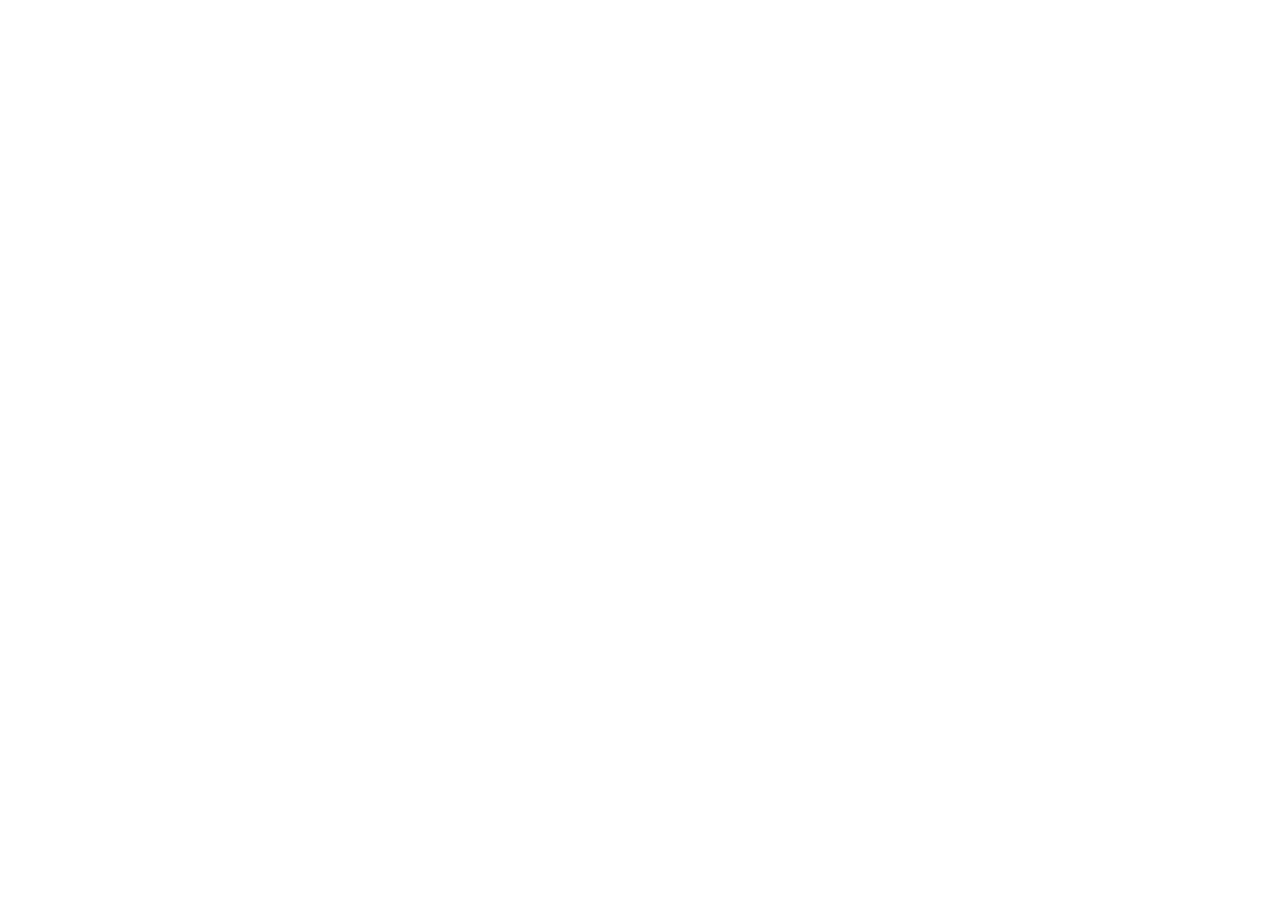
==== commit f61e4527: "Implement logo fix and contact form enhancements Added scripts to fix logo rendering and enhance con" ====
--- a/index.html
+++ b/index.html
@@ -559,6 +559,40 @@
 
 
 <div></div>
+<!-- Custom fix (not part of the original page-builder export): the page's own
+     JavaScript sometimes re-renders the header/mobile-menu logo using the PREVIOUS
+     owner's saved logo image (fetched from their onecdn.io account) instead of our
+     local Spar-Helden24 logo. This watches for that and forces it back to our own
+     logo file whenever it happens, including right after the page loads and any
+     time later the framework tries to swap it again. -->
+<script>
+(function () {
+  var OLD_LOGO_MARKER = "ab1fb463-440c-4397-bf0e-a566b6658372";
+  var CORRECT_LOGO_SRC = "./SparHelden24_files/md2x";
+
+  function fixLogos() {
+    document.querySelectorAll('img').forEach(function (img) {
+      var src = img.getAttribute('src') || '';
+      if (src.indexOf(OLD_LOGO_MARKER) !== -1) {
+        img.setAttribute('src', CORRECT_LOGO_SRC);
+        img.removeAttribute('srcset');
+      }
+    });
+  }
+
+  fixLogos();
+  document.addEventListener('DOMContentLoaded', fixLogos);
+  window.addEventListener('load', fixLogos);
+
+  var observer = new MutationObserver(fixLogos);
+  observer.observe(document.documentElement, {
+    attributes: true,
+    attributeFilter: ['src', 'srcset'],
+    subtree: true,
+    childList: true
+  });
+})();
+</script>
 <!-- Custom addition (not part of the original page-builder export): makes the
      contact form near "Noch eine Frage?" actually submit through Web3Forms
      and show a thank-you message without leaving the page or needing a
@@ -600,4 +634,4 @@
   });
 })();
 </script>
-</body></html>+</body></html>
--- a/SparHelden24_files/manrope.css
+++ b/SparHelden24_files/manrope.css
@@ -0,0 +1,84 @@
+@font-face {
+  font-display: swap;
+  font-family: 'Manrope';
+  font-style: normal;
+  font-weight: 200;
+  
+  src: local(''),
+    url('https://onecdn.io/font-storage/manrope/manrope-200.woff2') format('woff2'),
+       url('https://onecdn.io/font-storage/manrope/manrope-200.woff') format('woff'),
+       url('https://onecdn.io/font-storage/manrope/manrope-200.ttf') format('truetype'),
+       url('https://onecdn.io/font-storage/manrope/manrope-200.svg#Manrope') format('svg')
+}
+@font-face {
+  font-display: swap;
+  font-family: 'Manrope';
+  font-style: normal;
+  font-weight: 300;
+  
+  src: local(''),
+    url('https://onecdn.io/font-storage/manrope/manrope-300.woff2') format('woff2'),
+       url('https://onecdn.io/font-storage/manrope/manrope-300.woff') format('woff'),
+       url('https://onecdn.io/font-storage/manrope/manrope-300.ttf') format('truetype'),
+       url('https://onecdn.io/font-storage/manrope/manrope-300.svg#Manrope') format('svg')
+}
+@font-face {
+  font-display: swap;
+  font-family: 'Manrope';
+  font-style: normal;
+  font-weight: 400;
+  
+  src: local(''),
+    url('https://onecdn.io/font-storage/manrope/manrope-regular.woff2') format('woff2'),
+       url('https://onecdn.io/font-storage/manrope/manrope-regular.woff') format('woff'),
+       url('https://onecdn.io/font-storage/manrope/manrope-regular.ttf') format('truetype'),
+       url('https://onecdn.io/font-storage/manrope/manrope-regular.svg#Manrope') format('svg')
+}
+@font-face {
+  font-display: swap;
+  font-family: 'Manrope';
+  font-style: normal;
+  font-weight: 500;
+  
+  src: local(''),
+    url('https://onecdn.io/font-storage/manrope/manrope-500.woff2') format('woff2'),
+       url('https://onecdn.io/font-storage/manrope/manrope-500.woff') format('woff'),
+       url('https://onecdn.io/font-storage/manrope/manrope-500.ttf') format('truetype'),
+       url('https://onecdn.io/font-storage/manrope/manrope-500.svg#Manrope') format('svg')
+}
+@font-face {
+  font-display: swap;
+  font-family: 'Manrope';
+  font-style: normal;
+  font-weight: 600;
+  
+  src: local(''),
+    url('https://onecdn.io/font-storage/manrope/manrope-600.woff2') format('woff2'),
+       url('https://onecdn.io/font-storage/manrope/manrope-600.woff') format('woff'),
+       url('https://onecdn.io/font-storage/manrope/manrope-600.ttf') format('truetype'),
+       url('https://onecdn.io/font-storage/manrope/manrope-600.svg#Manrope') format('svg')
+}
+@font-face {
+  font-display: swap;
+  font-family: 'Manrope';
+  font-style: normal;
+  font-weight: 700;
+  
+  src: local(''),
+    url('https://onecdn.io/font-storage/manrope/manrope-700.woff2') format('woff2'),
+       url('https://onecdn.io/font-storage/manrope/manrope-700.woff') format('woff'),
+       url('https://onecdn.io/font-storage/manrope/manrope-700.ttf') format('truetype'),
+       url('https://onecdn.io/font-storage/manrope/manrope-700.svg#Manrope') format('svg')
+}
+@font-face {
+  font-display: swap;
+  font-family: 'Manrope';
+  font-style: normal;
+  font-weight: 800;
+  
+  src: local(''),
+    url('https://onecdn.io/font-storage/manrope/manrope-800.woff2') format('woff2'),
+       url('https://onecdn.io/font-storage/manrope/manrope-800.woff') format('woff'),
+       url('https://onecdn.io/font-storage/manrope/manrope-800.ttf') format('truetype'),
+       url('https://onecdn.io/font-storage/manrope/manrope-800.svg#Manrope') format('svg')
+}
--- a/SparHelden24_files/manrope.css
+++ b/SparHelden24_files/manrope.css
@@ -0,0 +1,84 @@
+@font-face {
+  font-display: swap;
+  font-family: 'Manrope';
+  font-style: normal;
+  font-weight: 200;
+  
+  src: local(''),
+    url('https://onecdn.io/font-storage/manrope/manrope-200.woff2') format('woff2'),
+       url('https://onecdn.io/font-storage/manrope/manrope-200.woff') format('woff'),
+       url('https://onecdn.io/font-storage/manrope/manrope-200.ttf') format('truetype'),
+       url('https://onecdn.io/font-storage/manrope/manrope-200.svg#Manrope') format('svg')
+}
+@font-face {
+  font-display: swap;
+  font-family: 'Manrope';
+  font-style: normal;
+  font-weight: 300;
+  
+  src: local(''),
+    url('https://onecdn.io/font-storage/manrope/manrope-300.woff2') format('woff2'),
+       url('https://onecdn.io/font-storage/manrope/manrope-300.woff') format('woff'),
+       url('https://onecdn.io/font-storage/manrope/manrope-300.ttf') format('truetype'),
+       url('https://onecdn.io/font-storage/manrope/manrope-300.svg#Manrope') format('svg')
+}
+@font-face {
+  font-display: swap;
+  font-family: 'Manrope';
+  font-style: normal;
+  font-weight: 400;
+  
+  src: local(''),
+    url('https://onecdn.io/font-storage/manrope/manrope-regular.woff2') format('woff2'),
+       url('https://onecdn.io/font-storage/manrope/manrope-regular.woff') format('woff'),
+       url('https://onecdn.io/font-storage/manrope/manrope-regular.ttf') format('truetype'),
+       url('https://onecdn.io/font-storage/manrope/manrope-regular.svg#Manrope') format('svg')
+}
+@font-face {
+  font-display: swap;
+  font-family: 'Manrope';
+  font-style: normal;
+  font-weight: 500;
+  
+  src: local(''),
+    url('https://onecdn.io/font-storage/manrope/manrope-500.woff2') format('woff2'),
+       url('https://onecdn.io/font-storage/manrope/manrope-500.woff') format('woff'),
+       url('https://onecdn.io/font-storage/manrope/manrope-500.ttf') format('truetype'),
+       url('https://onecdn.io/font-storage/manrope/manrope-500.svg#Manrope') format('svg')
+}
+@font-face {
+  font-display: swap;
+  font-family: 'Manrope';
+  font-style: normal;
+  font-weight: 600;
+  
+  src: local(''),
+    url('https://onecdn.io/font-storage/manrope/manrope-600.woff2') format('woff2'),
+       url('https://onecdn.io/font-storage/manrope/manrope-600.woff') format('woff'),
+       url('https://onecdn.io/font-storage/manrope/manrope-600.ttf') format('truetype'),
+       url('https://onecdn.io/font-storage/manrope/manrope-600.svg#Manrope') format('svg')
+}
+@font-face {
+  font-display: swap;
+  font-family: 'Manrope';
+  font-style: normal;
+  font-weight: 700;
+  
+  src: local(''),
+    url('https://onecdn.io/font-storage/manrope/manrope-700.woff2') format('woff2'),
+       url('https://onecdn.io/font-storage/manrope/manrope-700.woff') format('woff'),
+       url('https://onecdn.io/font-storage/manrope/manrope-700.ttf') format('truetype'),
+       url('https://onecdn.io/font-storage/manrope/manrope-700.svg#Manrope') format('svg')
+}
+@font-face {
+  font-display: swap;
+  font-family: 'Manrope';
+  font-style: normal;
+  font-weight: 800;
+  
+  src: local(''),
+    url('https://onecdn.io/font-storage/manrope/manrope-800.woff2') format('woff2'),
+       url('https://onecdn.io/font-storage/manrope/manrope-800.woff') format('woff'),
+       url('https://onecdn.io/font-storage/manrope/manrope-800.ttf') format('truetype'),
+       url('https://onecdn.io/font-storage/manrope/manrope-800.svg#Manrope') format('svg')
+}
--- a/SparHelden24_files/manrope.css
+++ b/SparHelden24_files/manrope.css
@@ -0,0 +1,84 @@
+@font-face {
+  font-display: swap;
+  font-family: 'Manrope';
+  font-style: normal;
+  font-weight: 200;
+  
+  src: local(''),
+    url('https://onecdn.io/font-storage/manrope/manrope-200.woff2') format('woff2'),
+       url('https://onecdn.io/font-storage/manrope/manrope-200.woff') format('woff'),
+       url('https://onecdn.io/font-storage/manrope/manrope-200.ttf') format('truetype'),
+       url('https://onecdn.io/font-storage/manrope/manrope-200.svg#Manrope') format('svg')
+}
+@font-face {
+  font-display: swap;
+  font-family: 'Manrope';
+  font-style: normal;
+  font-weight: 300;
+  
+  src: local(''),
+    url('https://onecdn.io/font-storage/manrope/manrope-300.woff2') format('woff2'),
+       url('https://onecdn.io/font-storage/manrope/manrope-300.woff') format('woff'),
+       url('https://onecdn.io/font-storage/manrope/manrope-300.ttf') format('truetype'),
+       url('https://onecdn.io/font-storage/manrope/manrope-300.svg#Manrope') format('svg')
+}
+@font-face {
+  font-display: swap;
+  font-family: 'Manrope';
+  font-style: normal;
+  font-weight: 400;
+  
+  src: local(''),
+    url('https://onecdn.io/font-storage/manrope/manrope-regular.woff2') format('woff2'),
+       url('https://onecdn.io/font-storage/manrope/manrope-regular.woff') format('woff'),
+       url('https://onecdn.io/font-storage/manrope/manrope-regular.ttf') format('truetype'),
+       url('https://onecdn.io/font-storage/manrope/manrope-regular.svg#Manrope') format('svg')
+}
+@font-face {
+  font-display: swap;
+  font-family: 'Manrope';
+  font-style: normal;
+  font-weight: 500;
+  
+  src: local(''),
+    url('https://onecdn.io/font-storage/manrope/manrope-500.woff2') format('woff2'),
+       url('https://onecdn.io/font-storage/manrope/manrope-500.woff') format('woff'),
+       url('https://onecdn.io/font-storage/manrope/manrope-500.ttf') format('truetype'),
+       url('https://onecdn.io/font-storage/manrope/manrope-500.svg#Manrope') format('svg')
+}
+@font-face {
+  font-display: swap;
+  font-family: 'Manrope';
+  font-style: normal;
+  font-weight: 600;
+  
+  src: local(''),
+    url('https://onecdn.io/font-storage/manrope/manrope-600.woff2') format('woff2'),
+       url('https://onecdn.io/font-storage/manrope/manrope-600.woff') format('woff'),
+       url('https://onecdn.io/font-storage/manrope/manrope-600.ttf') format('truetype'),
+       url('https://onecdn.io/font-storage/manrope/manrope-600.svg#Manrope') format('svg')
+}
+@font-face {
+  font-display: swap;
+  font-family: 'Manrope';
+  font-style: normal;
+  font-weight: 700;
+  
+  src: local(''),
+    url('https://onecdn.io/font-storage/manrope/manrope-700.woff2') format('woff2'),
+       url('https://onecdn.io/font-storage/manrope/manrope-700.woff') format('woff'),
+       url('https://onecdn.io/font-storage/manrope/manrope-700.ttf') format('truetype'),
+       url('https://onecdn.io/font-storage/manrope/manrope-700.svg#Manrope') format('svg')
+}
+@font-face {
+  font-display: swap;
+  font-family: 'Manrope';
+  font-style: normal;
+  font-weight: 800;
+  
+  src: local(''),
+    url('https://onecdn.io/font-storage/manrope/manrope-800.woff2') format('woff2'),
+       url('https://onecdn.io/font-storage/manrope/manrope-800.woff') format('woff'),
+       url('https://onecdn.io/font-storage/manrope/manrope-800.ttf') format('truetype'),
+       url('https://onecdn.io/font-storage/manrope/manrope-800.svg#Manrope') format('svg')
+}
--- a/SparHelden24_files/manrope.css
+++ b/SparHelden24_files/manrope.css
@@ -0,0 +1,84 @@
+@font-face {
+  font-display: swap;
+  font-family: 'Manrope';
+  font-style: normal;
+  font-weight: 200;
+  
+  src: local(''),
+    url('https://onecdn.io/font-storage/manrope/manrope-200.woff2') format('woff2'),
+       url('https://onecdn.io/font-storage/manrope/manrope-200.woff') format('woff'),
+       url('https://onecdn.io/font-storage/manrope/manrope-200.ttf') format('truetype'),
+       url('https://onecdn.io/font-storage/manrope/manrope-200.svg#Manrope') format('svg')
+}
+@font-face {
+  font-display: swap;
+  font-family: 'Manrope';
+  font-style: normal;
+  font-weight: 300;
+  
+  src: local(''),
+    url('https://onecdn.io/font-storage/manrope/manrope-300.woff2') format('woff2'),
+       url('https://onecdn.io/font-storage/manrope/manrope-300.woff') format('woff'),
+       url('https://onecdn.io/font-storage/manrope/manrope-300.ttf') format('truetype'),
+       url('https://onecdn.io/font-storage/manrope/manrope-300.svg#Manrope') format('svg')
+}
+@font-face {
+  font-display: swap;
+  font-family: 'Manrope';
+  font-style: normal;
+  font-weight: 400;
+  
+  src: local(''),
+    url('https://onecdn.io/font-storage/manrope/manrope-regular.woff2') format('woff2'),
+       url('https://onecdn.io/font-storage/manrope/manrope-regular.woff') format('woff'),
+       url('https://onecdn.io/font-storage/manrope/manrope-regular.ttf') format('truetype'),
+       url('https://onecdn.io/font-storage/manrope/manrope-regular.svg#Manrope') format('svg')
+}
+@font-face {
+  font-display: swap;
+  font-family: 'Manrope';
+  font-style: normal;
+  font-weight: 500;
+  
+  src: local(''),
+    url('https://onecdn.io/font-storage/manrope/manrope-500.woff2') format('woff2'),
+       url('https://onecdn.io/font-storage/manrope/manrope-500.woff') format('woff'),
+       url('https://onecdn.io/font-storage/manrope/manrope-500.ttf') format('truetype'),
+       url('https://onecdn.io/font-storage/manrope/manrope-500.svg#Manrope') format('svg')
+}
+@font-face {
+  font-display: swap;
+  font-family: 'Manrope';
+  font-style: normal;
+  font-weight: 600;
+  
+  src: local(''),
+    url('https://onecdn.io/font-storage/manrope/manrope-600.woff2') format('woff2'),
+       url('https://onecdn.io/font-storage/manrope/manrope-600.woff') format('woff'),
+       url('https://onecdn.io/font-storage/manrope/manrope-600.ttf') format('truetype'),
+       url('https://onecdn.io/font-storage/manrope/manrope-600.svg#Manrope') format('svg')
+}
+@font-face {
+  font-display: swap;
+  font-family: 'Manrope';
+  font-style: normal;
+  font-weight: 700;
+  
+  src: local(''),
+    url('https://onecdn.io/font-storage/manrope/manrope-700.woff2') format('woff2'),
+       url('https://onecdn.io/font-storage/manrope/manrope-700.woff') format('woff'),
+       url('https://onecdn.io/font-storage/manrope/manrope-700.ttf') format('truetype'),
+       url('https://onecdn.io/font-storage/manrope/manrope-700.svg#Manrope') format('svg')
+}
+@font-face {
+  font-display: swap;
+  font-family: 'Manrope';
+  font-style: normal;
+  font-weight: 800;
+  
+  src: local(''),
+    url('https://onecdn.io/font-storage/manrope/manrope-800.woff2') format('woff2'),
+       url('https://onecdn.io/font-storage/manrope/manrope-800.woff') format('woff'),
+       url('https://onecdn.io/font-storage/manrope/manrope-800.ttf') format('truetype'),
+       url('https://onecdn.io/font-storage/manrope/manrope-800.svg#Manrope') format('svg')
+}
--- a/SparHelden24_files/cookie-banner.css
+++ b/SparHelden24_files/cookie-banner.css
@@ -0,0 +1 @@
+.con-kit-component-switch{box-sizing:border-box;color:rgba(var(--color-text),var(--alpha-text))}:root{--atom-checkbox__display:flex;--atom-checkbox__width:100%;--atom-checkbox__margin--bottom:17px;--atom-checkbox__opacity:1;--atom-checkbox__input__size:16px}.con-kit-component-switch{display:var(--atom-checkbox__display);width:var(--atom-checkbox__width);opacity:var(--atom-checkbox__width);font-family:var(--font-kit-family,-apple-system,system-ui,"helvetica neue","calibri light",Roboto,sans-serif);font-weight:var(--font-kit-weight,400);font-size:var(--font-kit-size,14px);letter-spacing:var(--font-kit-letter-spacing,0);font-style:var(--font-kit-style,normal);text-transform:var(--font-kit-text-transform,none);text-align:var(--atom-link__text-align,left);margin-top:var(--atom-checkbox__margin--bottom);line-height:var(--molecule-form__input__line-height);cursor:pointer}.con-kit-component-switch__container{display:inline-block;vertical-align:middle}.con-kit-component-switch>span{vertical-align:middle;margin-left:11px;line-height:var(--molecule-form__input__line-height);font-size:var(--molecule-form__input__font-size);color:rgba(var(--color-text),var(--alpha-text));text-align:left!important;-webkit-user-select:none;-moz-user-select:none;user-select:none}.con-kit-component-switch a{color:inherit;text-decoration:underline}.con-kit-component-switch__styled-switch{display:inline-block;width:calc(var(--atom-checkbox__input__size) * 1.5);height:var(--atom-checkbox__input__size);background:rgba(var(--color-bg),.15);border-radius:var(--atom-checkbox__input__size);border:transparent;margin-top:-2px;transition:all .15s;vertical-align:middle;position:relative}.con-kit-component-switch__styled-switch:before{content:"";position:absolute;top:2px;left:2px;background-color:#fff;border-radius:var(--atom-checkbox__input__size);width:calc(var(--atom-checkbox__input__size) - 4px);height:calc(var(--atom-checkbox__input__size) - 4px);transition:left .3s ease}.con-kit-atom-select .con-kit-component-switch__styled-switch{width:var(--molecule-form__input__line-height);height:var(--molecule-form__input__line-height)}.con-kit-component-switch--active .con-kit-component-switch__styled-switch{background:rgba(var(--color-bg),1)}.con-kit-component-switch--active .con-kit-component-switch__styled-switch:before{left:calc((var(--atom-checkbox__input__size) * .5) + 2px)}.con-kit-component-switch--disabled{filter:grayscale(1);pointer-events:none;opacity:.3}.con-kit-component-switch--noLabel{width:auto;margin-top:0}.con-kit-component-switch__hidden-switch:focus-visible+.con-kit-component-switch__styled-switch{outline:2px solid Highlight;outline:2px solid -webkit-focus-ring-color;outline-offset:2px}.con-kit-component-switch__hidden-switch{border:0;clip:rect(0 0 0 0);clip-path:inset(50%);height:1px;margin:-1px;overflow:hidden;padding:0;position:absolute;white-space:nowrap;width:1px}.con-kit-component-cookie-banner__button-group{display:flex;flex-direction:row;flex-wrap:wrap;grid-gap:8px;gap:8px}.con-kit-component-cookie-banner__button-group .con-kit-component-button{flex:1;width:auto;overflow:unset}.con-kit-component-cookie-banner__button-group .con-kit-component-button[data-kit-solid-button-effect=glass-glowing] .glass-light,.con-kit-component-cookie-banner__button-group .con-kit-component-button[data-kit-solid-button-effect=glass-glowing]:before{display:none}.con-kit-component-cookie-banner__button-group .con-kit-component-button:first-child{z-index:2}.con-kit-component-cookie-banner__button-group .con-kit-component-button:last-child{margin-right:0;z-index:1}.con-kit-component-cookie-banner__section-content--scroll::-webkit-scrollbar{width:8px;background-color:transparent}.con-kit-component-cookie-banner__section-content--scroll::-webkit-scrollbar-thumb{background-color:transparent;width:8px;border-radius:10px}.con-kit-component-cookie-banner__section-content--scroll:hover::-webkit-scrollbar-thumb{background-color:rgba(var(--color-text),.1);-webkit-transition:background-color .3s ease;transition:background-color .3s ease}.con-kit-component-cookie-banner__section-content--scroll:hover::-webkit-scrollbar-thumb:hover{background-color:rgba(var(--color-text),.15)}.con-kit-component-cookie-banner__section{display:flex;flex-direction:row;border-top:1px solid rgba(var(--color-text),.1);align-items:stretch}.con-kit-component-cookie-banner__section--disable-line{border-top:none}.con-kit-component-cookie-banner__section--disable-line .con-kit-component-cookie-banner__section-content{padding-top:0}.con-kit-component-cookie-banner__section:first-child{border-top:0}.con-kit-component-cookie-banner__section:first-child .con-kit-component-cookie-banner__section-content,.con-kit-component-cookie-banner__section:first-child .con-kit-component-cookie-banner__section-left{padding-top:var(--gdpr-padding)}.con-kit-component-cookie-banner__section-content{display:flex;flex-direction:column;grid-gap:12px;gap:12px;flex:0 1 100%;max-width:100%;flex-wrap:wrap;padding:var(--gdpr-padding)}.con-kit-component-cookie-banner__section-content--scroll{max-height:var(--scroll-max-height,300px);overflow-y:scroll;transform:translateZ(0);-webkit-mask-image:linear-gradient(0,transparent,#000 20%,#000);mask-image:linear-gradient(0,transparent,#000 20%,#000);mask-mode:alpha}.con-kit-component-cookie-banner__section-content--row{flex-direction:row;flex:1;justify-content:space-between;align-items:center}.con-kit-component-cookie-banner__section-left{display:flex;flex:0;padding:var(--gdpr-padding);padding-left:8px;align-items:flex-start}.con-kit-component-cookie-modal__wrapper::-webkit-scrollbar{width:8px;background-color:transparent}.con-kit-component-cookie-modal__wrapper::-webkit-scrollbar-thumb{background-color:transparent;width:8px;border-radius:10px}.con-kit-component-cookie-modal__wrapper:hover::-webkit-scrollbar-thumb{background-color:rgba(var(--color-text),.1);-webkit-transition:background-color .3s ease;transition:background-color .3s ease}.con-kit-component-cookie-modal__wrapper:hover::-webkit-scrollbar-thumb:hover{background-color:rgba(var(--color-text),.15)}.con-kit-component-cookie-modal{--gdpr-padding:32px}.con-kit-component-cookie-modal a:focus-visible,.con-kit-component-cookie-modal button:focus-visible{outline:revert;outline-offset:2px}.con-kit-component-cookie-modal .con-kit-component-modal__close .con-kit-component-icon:not(.con-kit-component-icon--native-color) svg [fill]:not([fill=none]){fill:#fff}.con-kit-component-cookie-modal .con-kit-component-modal__content{max-height:calc(100vh - 20px);background:rgba(var(--color-bg),var(--alpha-bg));flex-direction:column;width:100%;max-width:800px;box-shadow:0 20px 140px 20px rgba(0,0,0,.1)}.con-kit-component-cookie-modal__wrapper{padding:32px;display:flex;flex-direction:column;position:relative;font-family:var(--font-kit-text-font);font-weight:var(--font-kit-text-font-weight);line-height:var(--font-kit-text-line-height);background:#fff;color:#000;background:rgba(var(--color-bg),var(--alpha-bg));border-radius:8px;height:auto;overflow-y:scroll;overflow-x:hidden}.con-kit-component-cookie-modal .con-kit-component-button{flex:0 0 auto}.con-kit-component-cookie-modal h1{margin-top:0;margin-bottom:0}.con-kit-component-cookie-modal__button-section{align-items:flex-start;justify-content:flex-start;position:sticky;bottom:0;background-color:rgba(var(--color-bg),var(--alpha-bg))}.con-kit-component-cookie-modal__button-section .con-kit-component-cookie-banner__section-content{padding-top:24px;padding-bottom:24px}.con-kit-component-cookie-modal__category{margin-top:24px;margin-bottom:12px}.con-kit-component-cookie-modal__category--disable{pointer-events:none;opacity:.8}.con-kit-component-cookie-modal__category-header{display:flex;flex-direction:row;font-size:16px;font-weight:var(--font-kit-text-font-weight-bold);margin-bottom:8px;cursor:pointer;-webkit-user-select:none;-moz-user-select:none;user-select:none}.con-kit-component-cookie-modal__category-header[data-type=required]{cursor:not-allowed;transition:opacity .3s ease}.con-kit-component-cookie-modal__category-header[data-type=required]:hover{opacity:.6}.con-kit-component-cookie-modal__category-description{opacity:.7;max-width:500px;-webkit-user-select:none;-moz-user-select:none;user-select:none}.con-kit-component-cookie-modal__provider{background-color:rgba(0,0,0,.05);border-radius:4px;margin-top:4px;transition:background-color .3s ease}.con-kit-component-cookie-modal__provider:hover{background-color:rgba(0,0,0,.07)}.con-kit-component-cookie-modal__provider-head{padding:12px 16px;cursor:pointer;display:flex;flex-direction:row;align-items:center}.con-kit-component-cookie-modal__provider-head h4{flex:1}.con-kit-component-cookie-modal__provider-head svg{opacity:.4;transition:transform .3s ease}.con-kit-component-cookie-modal__provider-body{transition:height .3s ease-out;overflow:hidden;height:0;visibility:hidden}.con-kit-component-cookie-modal__provider-body table{border-collapse:collapse}.con-kit-component-cookie-modal__provider-body table,.con-kit-component-cookie-modal__provider-body tbody,.con-kit-component-cookie-modal__provider-body tr{width:100%}.con-kit-component-cookie-modal__provider-body td{display:table-cell;vertical-align:top;padding:0}.con-kit-component-cookie-modal__provider-body td>div{padding-right:16px}.con-kit-component-cookie-modal__provider-body td:first-child>div{padding-left:16px}.con-kit-component-cookie-modal__provider-body td:last-child>div{padding-right:24px}.con-kit-component-cookie-modal__provider-body td a{word-break:keep-all;white-space:nowrap;color:rgba(var(--color-text),1);transition:color .3s ease;text-decoration:underline;-webkit-text-decoration-color:rgba(var(--color-text),.2);text-decoration-color:rgba(var(--color-text),.2);text-underline-offset:4px}.con-kit-component-cookie-modal__provider-body td a:hover{-webkit-text-decoration-color:rgba(var(--color-text),.7);text-decoration-color:rgba(var(--color-text),.7)}.con-kit-component-cookie-modal__provider-body tbody tr:first-child td{border-top:1px solid rgba(var(--color-text),.1)}.con-kit-component-cookie-modal__provider-body tbody tr:first-child td>div{padding-top:8px;padding-bottom:4px}.con-kit-component-cookie-modal__provider-body tbody tr:last-child td>div{padding-bottom:24px}@media(max-width:768px){.con-kit-component-cookie-modal__provider-body tbody,.con-kit-component-cookie-modal__provider-body td,.con-kit-component-cookie-modal__provider-body tr{display:flex;flex-direction:column}.con-kit-component-cookie-modal__provider-body tbody{border-top:1px solid rgba(var(--color-text),.1)}.con-kit-component-cookie-modal__provider-body tr{flex-direction:column}.con-kit-component-cookie-modal__provider-body td{border-top:0!important}.con-kit-component-cookie-modal__provider-body td:not(:first-child)>div{padding-top:4px!important;padding-left:16px}}.con-builder-site-preview-scale_mobile .con-kit-component-cookie-modal__provider-body tbody,.con-builder-site-preview-scale_mobile .con-kit-component-cookie-modal__provider-body td,.con-builder-site-preview-scale_mobile .con-kit-component-cookie-modal__provider-body tr{display:flex;flex-direction:column}.con-builder-site-preview-scale_mobile .con-kit-component-cookie-modal__provider-body tbody{border-top:1px solid rgba(var(--color-text),.1)}.con-builder-site-preview-scale_mobile .con-kit-component-cookie-modal__provider-body tr{flex-direction:column}.con-builder-site-preview-scale_mobile .con-kit-component-cookie-modal__provider-body td{border-top:0!important}.con-builder-site-preview-scale_mobile .con-kit-component-cookie-modal__provider-body td:not(:first-child)>div{padding-top:4px!important;padding-left:16px}.con-kit-component-cookie-modal__provider-body table thead tr td{border-top:none;padding-bottom:8px}.con-kit-component-cookie-modal__provider-body table thead tr td>div{color:rgba(var(--color-text),.7);padding-top:8px;padding-bottom:4px}.con-kit-component-cookie-modal__provider--open:hover{background-color:rgba(0,0,0,.05)}.con-kit-component-cookie-modal__provider--open .con-kit-component-cookie-modal__provider-head svg{transform:rotate(-90deg)}.con-kit-component-cookie-modal__provider--open .con-kit-component-cookie-modal__provider-body{height:auto;visibility:visible;overflow:visible}.con-kit-component-cookie-modal__provider h4{margin:0}.con-kit-component-cookie-modal__provider .con-kit-component-cookie-modal__provider-head{outline:none}.con-kit-component-cookie-modal__provider .con-kit-component-cookie-modal__provider-head:focus-visible{outline:2px solid Highlight;outline:2px solid -webkit-focus-ring-color;outline-offset:2px}.con-kit-component-cookie-modal__cookie{padding:16px;border-top:1px solid rgba(0,0,0,.07)}.con-kit-component-cookie-modal__cookie-params{flex-direction:row;margin-bottom:8px}.con-kit-component-cookie-modal__cookie-params div{display:flex;flex:1;text-overflow:ellipsis;overflow:hidden}.con-kit-component-cookie-modal__cookie-params .con-kit-component-cookie-modal__cookie-link div{overflow:visible}.con-kit-component-cookie-modal__cookie .con-kit-component-cookie-modal__cookie-link{flex:0;opacity:0}.con-kit-component-cookie-modal__cookie .con-kit-component-cookie-modal__cookie-link a{color:#000;word-break:keep-all;white-space:nowrap;text-decoration:none}.con-kit-component-cookie-modal__cookie-descrption{opacity:.6}.con-kit-component-cookie-modal__backdrop{position:fixed;z-index:100000;top:0;left:0;width:100vw;height:100vh;background-color:rgba(0,0,0,.4)}.con-kit-component-cookie-banner-bulka{position:fixed;bottom:20px;right:20px;z-index:999;cursor:pointer;background-color:rgba(var(--color-bg),.7);backdrop-filter:blur(10px);display:flex;align-items:center;justify-content:center;box-shadow:0 20px 140px 20px rgba(0,0,0,.2);width:54px;height:54px;border-radius:54px;border:none;padding:0}.con-kit-component-cookie-banner-bulka:focus-visible{outline:revert;outline-offset:2px}.con-kit-component-cookie-banner-bulka--postion-bottom-left{left:20px}.con-kit-component-cookie-banner-bulka--postion-bottom-right{right:20px}.con-kit-component-cookie-banner-bulka svg{transform:translate3d(0,-2px,0)}.con-kit-component-cookie-banner-bulka svg path{fill:rgba(var(--color-text),var(--alpha-text))}.con-kit-component-cookie-banner__list{display:flex;flex-direction:row;margin-top:0;flex-wrap:wrap;grid-row-gap:12px;row-gap:12px}.con-kit-component-cookie-banner__list .con-kit-component-switch{margin-top:0;flex:1 1 50%}.con-kit-component-cookie-banner__list--row{flex-wrap:nowrap;flex:0;grid-column-gap:24px;-moz-column-gap:24px;column-gap:24px}.con-kit-component-cookie-banner__list--row .con-kit-component-switch{flex:0}.con-kit-component-cookie-banner__list .con-kit-component-switch>span{font-size:var(--gdpr-text-font-size);opacity:.8}.con-kit-component-cookie-banner__list .con-kit-component-cookie-banner__link-list{padding-top:0}.con-kit-component-cookie-banner__list [data-type=required]{cursor:not-allowed;transition:opacity .3s ease}.con-kit-component-cookie-banner__list [data-type=required]:hover{opacity:.6}.one-kit-sr-only{position:absolute;width:1px;height:1px;padding:0;margin:-1px;overflow:hidden;clip:rect(0,0,0,0);clip-path:inset(50%);white-space:nowrap;border:0}.con-kit-component-cookie-banner__policy{display:flex;flex-direction:row;justify-content:flex-start;grid-column-gap:16px;-moz-column-gap:16px;column-gap:16px;grid-row-gap:8px;row-gap:8px;flex-wrap:wrap;flex:0 1 auto}.con-kit-component-cookie-banner__link{display:flex;cursor:pointer;opacity:.6;flex:0 1 auto;transition:opacity .3s ease;align-items:center;white-space:pre-wrap;color:rgba(var(--color-text),1);text-decoration:underline;-webkit-text-decoration-color:rgba(var(--color-text),.4);text-decoration-color:rgba(var(--color-text),.4);text-underline-offset:4px}.con-kit-component-cookie-banner__link:hover{color:rgba(var(--color-text),1);opacity:1}.con-kit-component-cookie-banner__link:visited{color:rgba(var(--color-text),1)}.con-kit-component-cookie-banner__text{display:flex;flex-direction:column;flex:1 1 100%;justify-content:center;grid-gap:8px;gap:8px}.con-kit-component-cookie-banner__title{font-weight:var(--font-kit-text-font-weight-bold);font-size:16px;margin:-6px 0 0}.con-kit-component-cookie-banner__description{font-size:var(--gdpr-text-font-size);line-height:1.4;display:inline;color:rgba(var(--color-text),.7)}.con-kit-component-cookie-banner{position:fixed;z-index:999;outline:none;height:auto;padding:16px;width:100%;font-size:13px;color:rgba(var(--color-text),var(--alpha-text));font-family:var(--font-kit-text-font)!important;--font-kit-family:var(--font-kit-text-font);--gdpr-text-font-size:13px;--gdpr-padding:20px}.con-kit-component-cookie-banner__wrapper{display:flex;flex-direction:column;border-radius:8px;box-shadow:0 20px 140px 20px rgba(0,0,0,.1);font-weight:var(--font-kit-text-font-weight);line-height:var(--font-kit-text-line-height);background:rgba(var(--color-bg),var(--alpha-bg))}.con-kit-component-cookie-banner__wrapper a:focus-visible,.con-kit-component-cookie-banner__wrapper button:focus-visible{outline:revert;outline-offset:2px}.con-kit-component-cookie-banner__backdrop{position:fixed;left:0;top:0;width:100%;height:100%;pointer-events:all;background:rgba(0,0,0,.2);z-index:998}@media(max-width:768px){.con-kit-component-cookie-banner{padding:8px}.con-kit-component-cookie-banner .con-kit-component-cookie-banner__button-group{flex-direction:column}.con-kit-component-cookie-banner .con-kit-component-cookie-banner__wrapper{box-shadow:none}}.con-builder-site-preview-scale_mobile .con-kit-component-cookie-banner{padding:8px}.con-builder-site-preview-scale_mobile .con-kit-component-cookie-banner .con-kit-component-cookie-banner__button-group{flex-direction:column}.con-builder-site-preview-scale_mobile .con-kit-component-cookie-banner .con-kit-component-cookie-banner__wrapper{box-shadow:none}.con-kit-component-cookie-banner--position-bottom-left,.con-kit-component-cookie-banner--position-bottom-right{max-width:400px;--scroll-max-height:250px}@media(max-width:768px){.con-kit-component-cookie-banner--position-bottom-left,.con-kit-component-cookie-banner--position-bottom-right{max-width:600px}}.con-builder-site-preview-scale_mobile .con-kit-component-cookie-banner--position-bottom-left,.con-builder-site-preview-scale_mobile .con-kit-component-cookie-banner--position-bottom-right{max-width:600px}.con-kit-component-cookie-banner--position-bottom-left{left:0;bottom:0}.con-kit-component-cookie-banner--position-bottom-right{right:0;bottom:0}.con-kit-component-cookie-banner--position-bottom-center{left:50%;transform:translate3d(-50%,0,0);bottom:0;width:100%;max-width:900px;--scroll-max-height:180px}.con-kit-component-cookie-banner--position-bottom-center.con-kit-component-cookie-banner--short-content{width:auto}.con-kit-component-cookie-banner--position-bottom-center.con-kit-component-cookie-banner--type-notification{min-width:400px}.con-kit-component-cookie-banner--position-bottom-justify{display:flex;align-items:center;left:0;bottom:0;width:100%;background:rgba(var(--color-bg),var(--alpha-bg));flex-direction:column;padding:0 24px;--scroll-max-height:180px}.con-kit-component-cookie-banner--position-bottom-justify .con-kit-component-cookie-banner__section{padding-left:0;padding-right:0}.con-kit-component-cookie-banner--position-bottom-justify .con-kit-component-cookie-banner__section-content{width:100%;max-width:1250px}.con-kit-component-cookie-banner--position-bottom-justify .con-kit-component-cookie-banner__wrapper{width:100%;max-width:1250px;box-shadow:none}.con-kit-component-cookie-banner--position-center{left:50%;top:50%;transform:translate3d(-50%,-50%,0);max-width:800px;--scroll-max-height:240px}.con-kit-component-cookie-banner--position-center .con-kit-component-cookie-banner__title{font-size:18px}.con-kit-component-cookie-banner--position-center .con-kit-component-cookie-banner__description{font-size:14px}
